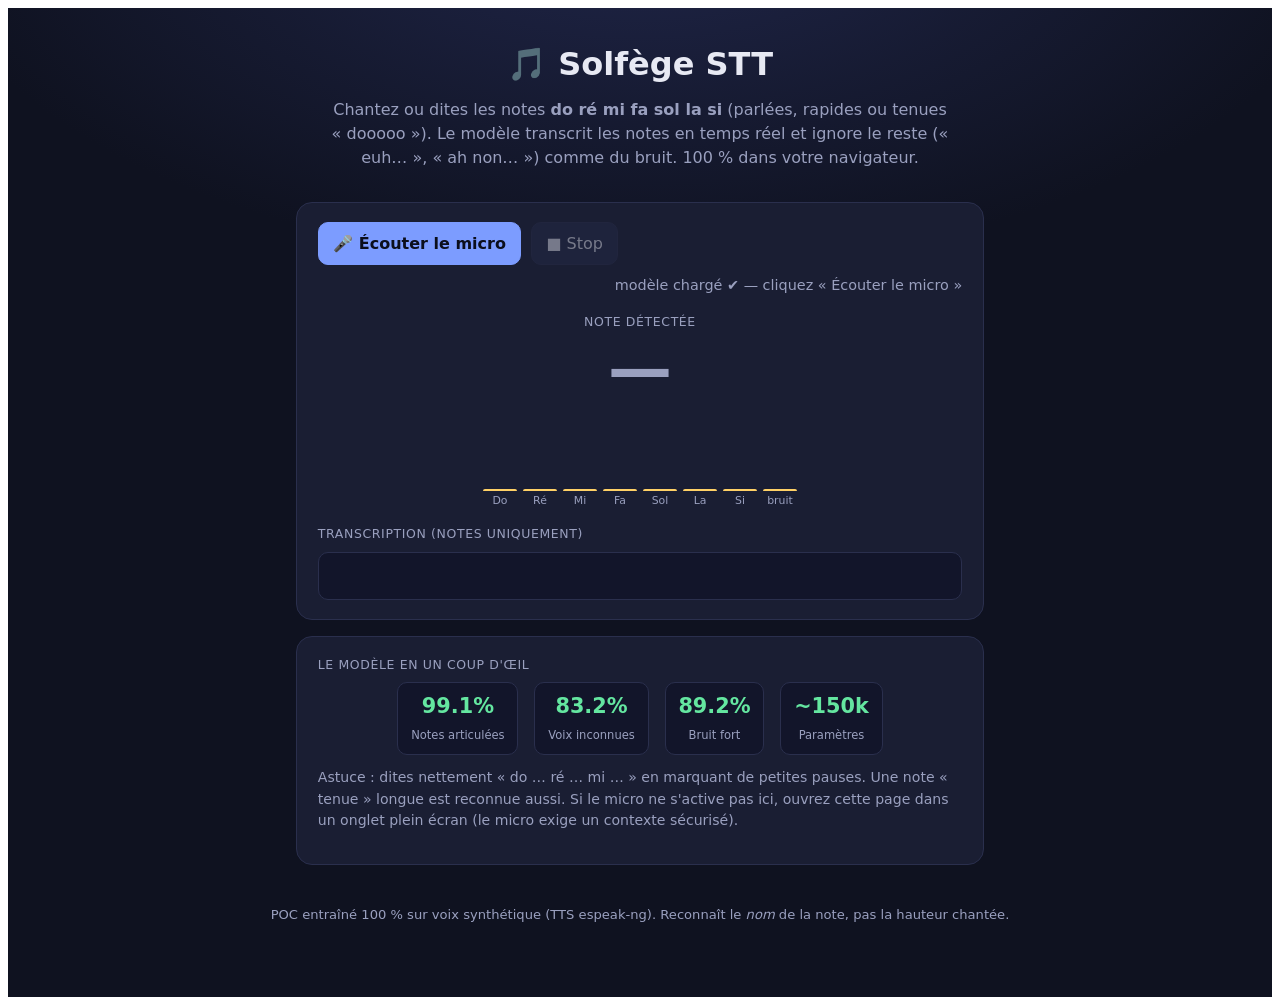
==== web/standalone.html @ d88e6620 "Modèle final: reconnaissance des notes 99,7% (cible 99% atteinte) Modèle 2 canaux (log-mel⊕Δ) entraî" ====
<!doctype html><html lang="fr"><head><meta charset="utf-8"><meta name="viewport" content="width=device-width, initial-scale=1"><title>Solfège STT — démo autonome</title></head><body><style>
  :root{--bg:#0f1220;--card:#1a1e33;--fg:#e7e9f3;--muted:#9aa0bf;--accent:#7c9cff;--hot:#ffd166;--note:#64e6a0;--border:#2a2f4d;}
  *{box-sizing:border-box;}
  .sf-wrap{font-family:system-ui,-apple-system,"Segoe UI",Roboto,sans-serif;color:var(--fg);
    background:radial-gradient(1200px 600px at 50% -10%,#20264a 0%,var(--bg) 60%);min-height:100vh;
    margin:0;padding:0 0 3rem;line-height:1.5;}
  .sf-wrap h1{margin:0;font-size:2rem;} .sf-head{text-align:center;padding:2rem 1rem 1rem;}
  .sf-sub{color:var(--muted);max-width:620px;margin:.6rem auto 0;}
  .sf-main{max-width:720px;margin:0 auto;padding:1rem;display:grid;gap:1rem;}
  .sf-card{background:var(--card);border:1px solid var(--border);border-radius:16px;padding:1.2rem 1.3rem;}
  .sf-row{display:flex;gap:.6rem;align-items:center;flex-wrap:wrap;}
  .sf-wrap button{font:inherit;color:var(--fg);background:#252a47;border:1px solid var(--border);
    border-radius:10px;padding:.55rem .9rem;cursor:pointer;transition:.15s;}
  .sf-wrap button:hover:not(:disabled){border-color:var(--accent);}
  .sf-wrap button:disabled{opacity:.45;cursor:default;}
  .sf-wrap button.primary{background:var(--accent);color:#0b0e1c;font-weight:600;border-color:var(--accent);}
  .sf-status{color:var(--muted);font-size:.9rem;margin-left:auto;}
  .sf-label{color:var(--muted);font-size:.78rem;text-transform:uppercase;letter-spacing:.05em;margin-top:1rem;}
  .sf-live{text-align:center;}
  .sf-current{font-size:4rem;font-weight:700;min-height:5rem;line-height:1.2;color:var(--muted);transition:.1s;}
  .sf-current.active{color:var(--note);text-shadow:0 0 24px rgba(100,230,160,.4);}
  .sf-bars{display:flex;gap:6px;align-items:flex-end;height:90px;justify-content:center;margin-top:.5rem;}
  .sf-bar{width:34px;height:100%;display:flex;flex-direction:column;justify-content:flex-end;}
  .sf-bar .fill{width:100%;background:#33406e;border-radius:4px 4px 0 0;transition:height .1s;min-height:2px;}
  .sf-bar .fill.hot{background:var(--hot);}
  .sf-bar span{font-size:.68rem;color:var(--muted);text-align:center;margin-top:2px;}
  .sf-transcript{min-height:3rem;background:#12152a;border:1px solid var(--border);border-radius:10px;
    padding:.6rem;overflow-x:auto;white-space:nowrap;display:flex;gap:.4rem;align-items:center;margin-top:.5rem;}
  .sf-note{background:var(--note);color:#093322;font-weight:700;padding:.25rem .6rem;border-radius:8px;font-size:1.1rem;}
  .sf-hint{color:var(--muted);font-size:.88rem;}
  .sf-foot{text-align:center;color:var(--muted);font-size:.82rem;padding:1.5rem 1rem;}
  .sf-metrics{display:flex;gap:1rem;flex-wrap:wrap;justify-content:center;margin-top:.4rem;}
  .sf-metric{background:#12152a;border:1px solid var(--border);border-radius:10px;padding:.5rem .8rem;text-align:center;}
  .sf-metric b{display:block;font-size:1.3rem;color:var(--note);}
  .sf-metric span{font-size:.72rem;color:var(--muted);}
</style>

<div class="sf-wrap">
  <div class="sf-head">
    <h1>🎵 Solfège STT</h1>
    <p class="sf-sub">Chantez ou dites les notes <b>do&nbsp;ré&nbsp;mi&nbsp;fa&nbsp;sol&nbsp;la&nbsp;si</b>
      (parlées, rapides ou tenues « dooooo »). Le modèle transcrit les notes en temps réel et
      ignore le reste (« euh… », « ah non… ») comme du bruit. 100&nbsp;% dans votre navigateur.</p>
  </div>
  <div class="sf-main">
    <div class="sf-card">
      <div class="sf-row">
        <button id="sfMic" class="primary">🎤 Écouter le micro</button>
        <button id="sfStop" disabled>■ Stop</button>
        <span id="sfStatus" class="sf-status">chargement du modèle…</span>
      </div>
      <div class="sf-live">
        <div class="sf-label">Note détectée</div>
        <div id="sfCurrent" class="sf-current">—</div>
        <div id="sfBars" class="sf-bars"></div>
      </div>
      <div class="sf-label">Transcription (notes uniquement)</div>
      <div id="sfTranscript" class="sf-transcript"></div>
    </div>
    <div class="sf-card">
      <div class="sf-label" style="margin-top:0">Le modèle en un coup d'œil</div>
      <div class="sf-metrics" id="sfMetrics"></div>
      <p class="sf-hint" style="margin-top:.8rem">Astuce : dites nettement « do … ré … mi … » en marquant
        de petites pauses. Une note « tenue » longue est reconnue aussi. Si le micro ne s'active pas
        ici, ouvrez cette page dans un onglet plein écran (le micro exige un contexte sécurisé).</p>
    </div>
  </div>
  <div class="sf-foot">POC entraîné 100&nbsp;% sur voix synthétique (TTS espeak-ng). Reconnaît le
    <i>nom</i> de la note, pas la hauteur chantée.</div>
</div>

<script>
/* ===== features.js (miroir de features.py) inliné ===== */
// Extraction log-mel — MIROIR EXACT de solfege/features.py.
// Toute divergence casse le modèle. La parité est vérifiée par tests/test_features.py
// contre tests/fixtures/feature_parity.json (mêmes vecteurs, tolérance 1e-4).
//
// Aucune dépendance externe : FFT maison (radix-2 itérative). n_fft = 512 (puissance de 2).

const FEAT = {
  sampleRate: 16000,
  windowSamples: 16000,
  preemphasis: 0.97,
  nFft: 512,
  winLength: 400,
  hopLength: 160,
  nMels: 40,
  fmin: 40.0,
  fmax: 8000.0,
};

function hzToMel(f) { return 2595.0 * Math.log10(1.0 + f / 700.0); }
function melToHz(m) { return 700.0 * (Math.pow(10.0, m / 2595.0) - 1.0); }

function hannWindow(n) {
  const w = new Float64Array(n);
  for (let k = 0; k < n; k++) w[k] = 0.5 - 0.5 * Math.cos((2.0 * Math.PI * k) / n);
  return w;
}

// Banc de filtres mel HTK triangulaire, non normalisé (identique à features.py).
function melFilterbank(sr, nFft, nMels, fmin, fmax) {
  const nBins = nFft / 2 + 1;
  const fftFreqs = new Float64Array(nBins);
  for (let i = 0; i < nBins; i++) fftFreqs[i] = (i * (sr / 2.0)) / (nBins - 1);
  const melMin = hzToMel(fmin), melMax = hzToMel(fmax);
  const hz = new Float64Array(nMels + 2);
  for (let i = 0; i < nMels + 2; i++) {
    hz[i] = melToHz(melMin + ((melMax - melMin) * i) / (nMels + 1));
  }
  const fb = [];
  for (let m = 0; m < nMels; m++) {
    const row = new Float64Array(nBins);
    const left = hz[m], center = hz[m + 1], right = hz[m + 2];
    for (let k = 0; k < nBins; k++) {
      const rising = (fftFreqs[k] - left) / Math.max(center - left, 1e-9);
      const falling = (right - fftFreqs[k]) / Math.max(right - center, 1e-9);
      row[k] = Math.max(0.0, Math.min(rising, falling));
    }
    fb.push(row);
  }
  return fb;
}

// FFT réelle via FFT complexe radix-2 itérative (bit-reversal + papillons).
function fftComplex(re, im) {
  const n = re.length;
  for (let i = 1, j = 0; i < n; i++) {
    let bit = n >> 1;
    for (; j & bit; bit >>= 1) j ^= bit;
    j ^= bit;
    if (i < j) { [re[i], re[j]] = [re[j], re[i]]; [im[i], im[j]] = [im[j], im[i]]; }
  }
  for (let len = 2; len <= n; len <<= 1) {
    const ang = (-2.0 * Math.PI) / len;
    const wr = Math.cos(ang), wi = Math.sin(ang);
    for (let i = 0; i < n; i += len) {
      let cwr = 1.0, cwi = 0.0;
      for (let k = 0; k < len / 2; k++) {
        const ur = re[i + k], ui = im[i + k];
        const vr = re[i + k + len / 2] * cwr - im[i + k + len / 2] * cwi;
        const vi = re[i + k + len / 2] * cwi + im[i + k + len / 2] * cwr;
        re[i + k] = ur + vr; im[i + k] = ui + vi;
        re[i + k + len / 2] = ur - vr; im[i + k + len / 2] = ui - vi;
        const nwr = cwr * wr - cwi * wi;
        cwi = cwr * wi + cwi * wr; cwr = nwr;
      }
    }
  }
}

const _fb = melFilterbank(FEAT.sampleRate, FEAT.nFft, FEAT.nMels, FEAT.fmin, FEAT.fmax);
const _hann = hannWindow(FEAT.winLength);

// waveform Float32/Float64 [-1,1] -> Float32Array de longueur nMels*nFrames (row-major mel x temps).
function logmel(waveform) {
  const total = FEAT.windowSamples;
  let y = new Float64Array(total);
  const L = Math.min(waveform.length, total);
  for (let i = 0; i < L; i++) y[i] = waveform[i];

  // pré-accentuation
  if (FEAT.preemphasis) {
    const pe = new Float64Array(total);
    pe[0] = y[0];
    for (let i = 1; i < total; i++) pe[i] = y[i] - FEAT.preemphasis * y[i - 1];
    y = pe;
  }

  const win = FEAT.winLength, hop = FEAT.hopLength, nFft = FEAT.nFft;
  const nBins = nFft / 2 + 1;
  const nFrames = 1 + Math.floor((total - win) / hop);
  const mel = new Float64Array(FEAT.nMels * nFrames);

  const re = new Float64Array(nFft), im = new Float64Array(nFft);
  for (let t = 0; t < nFrames; t++) {
    const off = t * hop;
    re.fill(0); im.fill(0);
    for (let k = 0; k < win; k++) re[k] = y[off + k] * _hann[k];
    fftComplex(re, im);
    // spectre de puissance
    const power = new Float64Array(nBins);
    for (let b = 0; b < nBins; b++) power[b] = re[b] * re[b] + im[b] * im[b];
    for (let m = 0; m < FEAT.nMels; m++) {
      const row = _fb[m];
      let s = 0.0;
      for (let b = 0; b < nBins; b++) s += power[b] * row[b];
      mel[m * nFrames + t] = Math.log(s + 1e-6);
    }
  }

  // normalisation par énoncé : soustraction de la moyenne globale
  let mean = 0.0;
  for (let i = 0; i < mel.length; i++) mean += mel[i];
  mean /= mel.length;
  const out = new Float32Array(mel.length);
  for (let i = 0; i < mel.length; i++) out[i] = mel[i] - mean;
  return { data: out, nMels: FEAT.nMels, nFrames };
}

// Dérivée temporelle Δ (miroir de features.delta) : d[:,t]=(x[:,t+1]-x[:,t-1])/2,
// bords répliqués. Entrée/sortie en layout row-major (mel x temps), longueur nMels*nFrames.
function deltaChannel(logm, nMels, nFrames) {
  const d = new Float32Array(nMels * nFrames);
  for (let m = 0; m < nMels; m++) {
    const base = m * nFrames;
    for (let t = 0; t < nFrames; t++) {
      const prev = logm[base + Math.max(0, t - 1)];
      const next = logm[base + Math.min(nFrames - 1, t + 1)];
      d[base + t] = (next - prev) * 0.5;
    }
  }
  return d;
}

// Entrée du modèle : 2 canaux [log-mel, Δ] concaténés, forme [1, 2, nMels, nFrames].
function featureStack(waveform) {
  const { data, nMels, nFrames } = logmel(waveform);
  const d = deltaChannel(data, nMels, nFrames);
  const out = new Float32Array(2 * nMels * nFrames);
  out.set(data, 0);
  out.set(d, nMels * nFrames);
  return { data: out, nChannels: 2, nMels, nFrames };
}

if (typeof module !== "undefined" && module.exports) {
  module.exports = { logmel, featureStack, deltaChannel, FEAT, hzToMel, melToHz, melFilterbank, fftComplex };
}

/* ===== nn.js (forward CNN, miroir de model.py) inliné ===== */
// Forward du CNN (miroir EXACT de solfege/model.py) en JavaScript pur.
// Utilisé par la page autonome (web/standalone.html) et vérifié en node contre
// PyTorch (scripts/verify_standalone.mjs). Aucune dépendance externe.
//
// `weights` = dict des tenseurs du state_dict (Float32Array), clés PyTorch :
//   features.{0,4,8,12}.{weight,bias}  (Conv2d 3x3, pad 1, stride 1)
//   features.{1,5,9,13}.{weight,bias,running_mean,running_var}  (BatchNorm2d)
//   head.2.{weight,bias} (Linear 192->128), head.5.{weight,bias} (Linear 128->nClasses)

function conv2d(x, Ci, H, Wd, w, b, Co) {
  const K = 3, pad = 1, out = new Float32Array(Co * H * Wd);
  for (let oc = 0; oc < Co; oc++) {
    const wb = oc * Ci * K * K;
    for (let oy = 0; oy < H; oy++) for (let ox = 0; ox < Wd; ox++) {
      let s = b[oc];
      for (let ic = 0; ic < Ci; ic++) {
        const ib = ic * H * Wd, wcb = wb + ic * K * K;
        for (let ky = 0; ky < K; ky++) {
          const iy = oy + ky - pad; if (iy < 0 || iy >= H) continue;
          for (let kx = 0; kx < K; kx++) {
            const ix = ox + kx - pad; if (ix < 0 || ix >= Wd) continue;
            s += x[ib + iy * Wd + ix] * w[wcb + ky * K + kx];
          }
        }
      }
      out[oc * H * Wd + oy * Wd + ox] = s;
    }
  }
  return out;
}

function bnRelu(x, C, H, Wd, g, be, me, va) {
  const eps = 1e-5;
  for (let c = 0; c < C; c++) {
    const inv = 1 / Math.sqrt(va[c] + eps), gg = g[c] * inv, bb = be[c] - me[c] * gg;
    for (let i = c * H * Wd; i < (c + 1) * H * Wd; i++) { const v = x[i] * gg + bb; x[i] = v > 0 ? v : 0; }
  }
  return x;
}

function maxpool(x, C, H, Wd) {
  const Ho = H >> 1, Wo = Wd >> 1, out = new Float32Array(C * Ho * Wo);
  for (let c = 0; c < C; c++) for (let oy = 0; oy < Ho; oy++) for (let ox = 0; ox < Wo; ox++) {
    let m = -1e30;
    for (let dy = 0; dy < 2; dy++) for (let dx = 0; dx < 2; dx++) {
      const v = x[c * H * Wd + (oy * 2 + dy) * Wd + (ox * 2 + dx)]; if (v > m) m = v;
    }
    out[c * Ho * Wo + oy * Wo + ox] = m;
  }
  return { data: out, H: Ho, W: Wo };
}

function linear(x, inN, outN, w, b) {
  const out = new Float32Array(outN);
  for (let o = 0; o < outN; o++) { let s = b[o]; const wb = o * inN; for (let i = 0; i < inN; i++) s += w[wb + i] * x[i]; out[o] = s; }
  return out;
}

// featData : Float32Array (2 canaux [log-mel, Δ]) de longueur 2*H0*W0.
function forwardProbs(featData, H0, W0, W, nClasses) {
  let C = 2, H = H0, Wd = W0, x = featData;
  x = conv2d(x, C, H, Wd, W["features.0.weight"], W["features.0.bias"], 32); C = 32;
  x = bnRelu(x, C, H, Wd, W["features.1.weight"], W["features.1.bias"], W["features.1.running_mean"], W["features.1.running_var"]);
  ({ data: x, H, W: Wd } = maxpool(x, C, H, Wd));
  x = conv2d(x, C, H, Wd, W["features.4.weight"], W["features.4.bias"], 64); C = 64;
  x = bnRelu(x, C, H, Wd, W["features.5.weight"], W["features.5.bias"], W["features.5.running_mean"], W["features.5.running_var"]);
  ({ data: x, H, W: Wd } = maxpool(x, C, H, Wd));
  x = conv2d(x, C, H, Wd, W["features.8.weight"], W["features.8.bias"], 96); C = 96;
  x = bnRelu(x, C, H, Wd, W["features.9.weight"], W["features.9.bias"], W["features.9.running_mean"], W["features.9.running_var"]);
  ({ data: x, H, W: Wd } = maxpool(x, C, H, Wd));
  x = conv2d(x, C, H, Wd, W["features.12.weight"], W["features.12.bias"], 96); C = 96;
  x = bnRelu(x, C, H, Wd, W["features.13.weight"], W["features.13.bias"], W["features.13.running_mean"], W["features.13.running_var"]);
  // pooling global moyenne + max
  const avg = new Float32Array(C), mx = new Float32Array(C);
  for (let c = 0; c < C; c++) {
    let s = 0, m = -1e30;
    for (let i = c * H * Wd; i < (c + 1) * H * Wd; i++) { s += x[i]; if (x[i] > m) m = x[i]; }
    avg[c] = s / (H * Wd); mx[c] = m;
  }
  const pooled = new Float32Array(2 * C); pooled.set(avg, 0); pooled.set(mx, C);
  let h = linear(pooled, 2 * C, 128, W["head.2.weight"], W["head.2.bias"]);
  for (let i = 0; i < h.length; i++) if (h[i] < 0) h[i] = 0;
  const logits = linear(h, 128, nClasses, W["head.5.weight"], W["head.5.bias"]);
  let mxl = -1e30; for (const v of logits) if (v > mxl) mxl = v;
  let sum = 0; const p = new Float32Array(logits.length);
  for (let i = 0; i < p.length; i++) { p[i] = Math.exp(logits[i] - mxl); sum += p[i]; }
  for (let i = 0; i < p.length; i++) p[i] /= sum;
  return { probs: p, logits };
}

if (typeof module !== "undefined" && module.exports) {
  module.exports = { forwardProbs, conv2d, bnRelu, maxpool, linear };
}

</script>
<script>
"use strict";
const META = {"labels": ["do", "re", "mi", "fa", "sol", "la", "si", "_noise_"], "note_labels": ["do", "re", "mi", "fa", "sol", "la", "si"], "noise_label": "_noise_", "display": {"do": "Do", "re": "Ré", "mi": "Mi", "fa": "Fa", "sol": "Sol", "la": "La", "si": "Si", "_noise_": "—"}, "features": {"sample_rate": 16000, "window_samples": 16000, "preemphasis": 0.97, "stft": {"n_fft": 512, "win_length": 400, "hop_length": 160}, "mel": {"n_mels": 40, "fmin": 40.0, "fmax": 8000.0}, "n_frames": 98}};
const METRICS = {"clean_accuracy": 0.9911538461538462, "heldout_voices_accuracy": 0.8321759259259259, "hard_accuracy": 0.8915384615384615};
const WEIGHTS_B64 = {"features.0.weight": "eWBJvaGXgT2N82O+xK8Kvi64Db7qJmg92B/bPOQSYT7hI0U9T/RlO/a/B70ai8O8VtB+vqn+W77jYpa9pIYCPa9gFT5D+x8+3qt2vmhTVr6I1Zi8vnsWPs/1rr1ya989O5+SuzITiD2wgWg+gBSsvfqbO77x/[base64]/[base64]/eCL6vejO+/591vp5RXr7ioyu9QDEDPCXrDb77fGY9vnV5vpO8jbzi+0U+N5ZxvbGoXT7vhTQ9KEk9vrNTzT1qj569A0WLvUOSQD7+v3m+b97Uu1GWir1yRBw+mjWIPfws6z37tpU9Hn97vW8vQr08wVy+vt5mPnGvaT6E/SU+3pDivUl9ETwhKyy+hpflvXzCIL4jojk9ZX4tvgLVbbt0rP48GLwnPjb5Lr71pU++J1GIvWxAUj7zJ5a9nKUvPuIJCT75PDU9e+5OvccdtL1M6qa7qk3Xvfkbk71U2M88jxpUvpcBzr0ykFI+0ppoviHmX72svV0+F/JBPSWCE7yk5WC+e2MRPk2UBr7SZJ+9pagRvm0xE73XaqQ8pa4IPoMOAj2XJ2M+jCzBPYiCLr59d5Q9WqdWvssuAr67nIE9uqX4PaE2Zj6sLjK9P5FuuzuOGT638ku+LB8ZPtIHGb6g2BY9EYrJvc2u/70aU1U8lqpIPl5Pvb0OugC+oCXXvGyZn77PoXU9PaQ5vRZLQL5B4hG+dNvKPAB/Cz6heVY+zHSPO+ECNr4TNCS9M7pDPcTJID5R0rA9hmc2vjkYg72/D0i+oCTUPL7h4b3ulHm+5RRZPo/W/[base64]/g3PiCToz2WVUM+DuRxvprCjb0mYQ2+DLEIPqx4Lj1RyFc9JIZEPUUmXD7Katq8/8unPbTIAb6eJu49u/xHviWqc75nq2K+ylo8PqoSMz6or4c+IIk5PklOJb65zfC9vSNHPfF3AL4/3N09/TwfvoBMFb0ds16+4DmPvTdvhz7FB0o+lldXPhA5OD5qgVA+EXW6O9dO/[base64]/0FGvCIAW74u3Oq8LEbXPe/pa76qVhk+IsBuPv2/hT1+2g6+pYmivTt/3j2w+km+H4LOPZqZaL5BUYC+/nFKvgZJyb0CTro9ilcwvifQKD5y1ge+zoJgPWgM/[base64]/34+8C6pvazXfb6ZoOy9pd9ZPludKD6lZlC+thBMPt0H2z2zoRc+zUFqPtzppr3lEd49zefnPRUV3bzDc/[base64]/3W+zhVoPl8OF7585pY9oLHvvLGbUL2cnGW9GTPLPf0kO73KYZO+qw8KvvVsPb4khpc9CrY6vjCoJD6Cylu9TI1CvdO/Sz7RYKQ9ONkbPqlQyj0W2tW9huwyvhOqyTwqUkg+", "features.0.bias": "lbhqvTkSD75x6ws+tulqPr4WK73wHzy+v6txvm7QKb3rlHO9NEnKvbVSsTyi2SI9OIRMPrZ0CD7HBsi8/F2JvnITUL4+DzU+aisYPm+q47raqxu+zAiBPnvBgj4r7VQ+IFFevkWHJb3GgT6+3isuPpzijb1yGmm9kWegPRSl5r0=", "features.1.weight": "AaJ2P9oQiD8fzos/Gx5lP513gz+RYIY/9Wx8P9bDdD/Fam8/NT9oP22KkT/283I/ZqdpP9C4gT8a7m0/FiN4Py8Nej+I+I8/sGuEPxqGfj/a33s/c3RxPzZygT/IiXY/Ti54P5I5aj/FY4M/XFxlPxNacD/fXoU/t51yPzqpXD8=", "features.1.bias": "vJSDPe4zUD7FKwY99puwvcdJDj6g5lM+fAbqPXx/XzyHH3u8+jAaPUVsVD6LdTm8ko34vPadyL2uxoa8mBsgPD7l6T2aS24+an8SPgEJBT5kFac8RFHFveEMED4N8TS9vg/QPKRIwD0sjjw97WUCvkFG1bzA9RI+Pf+nvEjXD70=", "features.1.running_mean": "GooVvb252728edg936VZPgDHrL0K7lC+Kix3voMbvrzHU529FTavvf45BTtmoT09FmJGPmVbGT7+IzK9zcqAvmUlQ760Qyk+aJrnPQ+AyrwQAgm+I3CCPkyeiz7y82g+lhV9vrIMqL0SQ1C+55g6PlVGq72xHv+8V1mHPaio4b0=", "features.1.running_var": "cByEPomnjj49gZg+Gd3gP+0fFz+Tpso+f8tJPgzMtj+NDzFAU4tJQC7yAD6nVA0/psl1P3JQnD0io0JAghg+QOmEGj6bQtw9uHIIP9OwNz4U+eA+WNQXQSq1eD5BZ/k+F2/QP3THsj+UA6g+UHHDP/QIKT9R22c+VzMNPxOx9j8=", "features.4.weight": "bJgavcKPXjs+Xvw81MpKvfjisjoX3nW8+4DZPBJYdz2jXZY9PNsYPftesjxw8K48kuT6PMtmjT1k6rK8IOanPFr077uVah+9ukbMPOp2dTxKMXe94apHvbDR/7wf5yO9WzvVvLQuDb1QuLA8niNDuqIyELxBYPq8r9CPvb4ihz2MJPC8ojSyO8tYUDwASVc9O3WtvfbT1T1DD369KuhCPfveOb2k23K9juTxOmvPLzx/Kbc8HSuOvNGIKr3B+y091D4mPcyPdT2SIrS84T1QPVKSwbu0q3A7iuq5PCKcR73oYza9SaE+PQkPBjy+HEE8/OqSvDcDBT3D+gW+4XwgvfVgTb2k8le74MyDveNxFD1ZICO88b6uvVxzHjtzIQC6jZJrPeilCTxg3hc9rgtRPIyDRj3D1q091x/MO1J4bjzZqaU9b+uIvDKE8bs47BS9wJyqvKUzUz2w6cI7WfcNvocQszyYtAW9344vOSmRTLwf38e90MVQPAiUAL6Ukym9P/RBvT2ovb00Wpe92lllPURawbzf8W09CBCruqW407wWsxU8AvX4vGWB5j3QIi49pzjhvGxUH727xhY96T/lvMlQBT1P3m29fp1SvWTqur07ncs5rJIPPdB+kD3fE/m7ZbWwOiTzcbt7SgK9O/CmPUX/iLsvGjA9q9iFvcMAXT0uM0E88WKJvZ3wbD1rFhy9ewG3va5/[base64]/[base64]/G6PGD9Ij29qAs6/K46vdNYrrzprJY8+6PKPAL5xD3MZ/[base64]/pEr76W/28yKZ1PJG4Tb1f6R69SshYvQyywL2079O9QMryvS1QYj0DJxC90u/svS+8Y70LiEy9vqgFvZnV0Lo0oaI9DDJ8vYcCkT0Lop894DcXPXoqMTvOZAQ9UfewPS2nGb1hwWG98ZRMPQFHxT3U3FC7j285PcQWdD1rJS89qMojPSAKkD2zOEA9CKplva1CPr30rPm7R6SwPbDt27z6v1M9vCWBO/[base64]/cxC9CDcjvJa7CDwcUly9f+O7vSyuD7ztl5u9Ns8EvtQVDL7i0PS9Fq+cvWUOYL2fWp+8pC9zvTE11LwBdAC9n1RqvcVpU7yYUyq9sfoavQlLBz24Myk8vWHWvCPYqb237KK8S430vB44ybylL4o9nPQNvUoF2jylHZM9U664vI2uWLrHbnc9Ruphvd2iQrm8/P+8yYV1PYmqHLwIXjM9TR00O/[base64]/[base64]/vT9PgzsQbSs8HL9lPU3IbL21yBO9B/AbPaKBHD2eSgW93wx8vS0ji72LQxa8ig8DPeS8yD2n4hc9yjnRPGxqKz2anMS6gmenOycygT22I8Q93RH4PMLFkr0r7be8XASYPJvWnL2KsT69WGunPQCfqrwSuSO7uk4dPRBgAj1ZIFE9l43nPDJctjwP/[base64]/EkGvoZQurwm5Za9RqaAvPYPLT1bdpU8BkWXPUPQSz2mMWu8e8xcvDIR4b2qNma9JcK8PeRkML0ka209oum/PXpiyz0GL608fvXOPDkTC72pYum8gh8BPMx5bTx/MyA9VMkwPWwLTr1dThU9cFzCPEWuFz2joyo9a30JOkzFWr1bEhE9vk5BvcB6QT3QDz688gkWvdn8qbzT+r+4lGOavHzmwbvk5bO8JlwMPdb5nT3qxuC7A7LHuyIOKjt38HA9/[base64]/OTb3Jpc29YnWWvZiQC7t7Cgk9Z7VbOxGyxTxR74I8ET7yvKxItL10uW69hXeUPO9iOr1W5X28cKCFvALgO70WooU8PdW/[base64]/JOrCKj73oRmW94/JvvRqCUr2uNsC8iuDqvLaSCz2lnw09HyJXvAa7Yb0zEVC9F8KjvLjS5r2ndEO82Ej3OwPFzrx9fAq935xDPU4KMzzDwE69D8VkOQS2RDy9HJi7BrjrvM0zkbx9tfm8qyaKO/KXAD2RXiq9LhvGPeCMg7z05mC9GJiavftt2LxBQEM9yTKDu+txErvtu749sH2lvXXhBDzylpA9e+o4vcMgLz38dDe8GyjCvTK8f734UMS66gLMvRoxOL0N2BO8riawvBFtubxDMz896waCvajKrL04b5S8vRqXvQGArboRLgE9KLiJvRO307wiYDk8DhFtva/fGb1D69S96OB0vX2YQzzzKKK9IJVovU1SYz2HDR89aLeLvQW7cr2c8/O7Gu6hvXkrD71JzAq9MetmvZi1YLuHu5+7J5bCuz12qzzIgXo8PRGlvXc8lTyTCFM95oEpvM4bcDxZHU09/akyvGOsBL3FjIQ97y9APJrDm7zL4zY9/[base64]/A7enrkPNo2Zb3qD5O8Ix3YvcD8YTwPgy48aihHvcbLG72/EPW8o7d9O1nQTD17ApI9vEaku0ZxJzxCYDs83YOZPDJk0TsQYlS9yEb7PKiXyTxMfou96mqpvSF26bzQ1V88v+JMvdu8gbvZnjm9btVOPfWpED0gzzE94yw5PUA6lrwMyUW9wDdSPG5UILzqTaE84jKsPWAwijt6RTw7mvJ8vSdWab1cOF09SK/MvcCWwL2kkfy8uwZkveiPkL17tCi7rEBAvaaRGz2JJZM8cQScvEvegjw+Vn29OFHLPOI9iD3i5Ty9QP/1PKeUs718iRO90ByWu5yct72xJh29tsFwu+lwBL3q2Ie9bIvXPEW1UL2duZ+9xMYjPZG8Tj1/SEG9mlP4PBq/V73Fv668fq4cvY8/b7sd+Kw8M/R3PCixoL3Mi1Q95H79vLi+57zXsRw92BOSvYcOnryGlos9GQCHvcH/ADzZNhW9WMy8ui0UeT1Kjbg9AIOWPaoU+7tYARe9DNURPSdS1bxA9zk9wW+ePUafury+FMM9B7UzPHJhk73RdZW85TkivIjJzLyO22K7009TvQ22gL02QZc8WyezPAi+XT0iavo6kAkBvb6uqLxUjqC8/T5tvQFLTb2UQzk9Zf0hvT63Gr2onpS9FMyku6qAnDxWxEG9zspWPbFwfz1zbRo9IpCxvfIFU73B/[base64]/clzj1pkHQ9ZTmOPCDaET2zpmS9tLaBvaS/27xmUIy8iML7unI1Kb3Qsu68y0UoPSe3gz2eUKm9vSWSPTpqdL2zRrO9WBAWvZScmrxoUxi9V7tDvdlgdz2BuDc9gm8bvJp+Wz0JiHy9LyLMvHB6WDwnQTe9B5z6vKrr4bylPhA8gTJDPcJvaz18Hh69pLWuPAeVVjzIerY9r7irvZYdaT0ucYw9bshTPW9W/[base64]/[base64]/SfbyoFyY9Sk4uvJQatr2I+W48xAalvQAia73XK8K9Sep5vfUj3r0Jgc29RMVovUiPmrwA15O8erQGvXdcs7ulhZC8qYGtPSbANj2sW6e8CUZPPB81p7zJTAW991jmPMomEL2FCOw82z5qvRWywztae868qaw/u1oBEz1mpGy9FfYJvW0O2DzwI268+/wmPLp11TxZ/oE9u323PKH8Vb3Ll4Y9/hRUPRDGE7057rW8oahsPEuDGz2m9d48JstRvB4jmzxT5aK8DMXnPOqpP71ZTsQ7veyhvWlBSzwak1U93m5oPJQtv7su5go9j2QwvXRmHr3qUHi9scd7vKi2ab1OtYc8d2zPO/R487zQVIU8ccnsvPjvZ72PDuo8+mPiPCZWtz0aBRI9AWODPZfeUDyS9Bs9nMdoPXTQwLwt8DE8XQxmPGbgorzs/7m8+WxxPc1YlD117gc9Ii5uPVs++Dy4zoC8UY0jvYSyMz3zrJW8y3KQuyWjcjxNRk29I9jHuwumDbr5xi49HmF7PfHnQDyyZqg8dWVkO7qZDz0SBBk6WhjXuqJaEr3uqw09RH/FvS7RbL0o2RW923JnvcqPi7254oU8/iu8vesUET0LolA9L336vJ/0jzyJJrm8UITpO54ukju0RZW9XgjBvduP0r3j2B29XKYBvrC0Xjwob6e9bVwLvTRcvr27f3a98IjJvdZ2X735ZYU9PwPHvcClML1jYua8aTYAPeYG0zxKHZq9MB3kPBXuvL1Tfqq9AIUfOpRKZbwujmE9UZqdO0vK7jzbwyq9h0PoPFcdpD21PIm7ggEdvKha/[base64]/kgvZrqXz3qQSM9YeCSvcwGnT2JBw69n1Q3OrbzKD0cexA8yTc5vEYqIL0F4My8bmtnvWLiLLz6CIQ9tUBavVbz0TwCPos8/JGMvf9dwjxhVdc9qrCAPY1e+zwrlcw8q5DpPLhRJT0nDj88cbsDvKtPhj0BR+w7wkINvayPyj0qqSm8LYCPOz0QT72du+C73CxMPFRuZLxo62K9P5EDO+cSkbwIxL88yVIyvcW/FL3uhxy8Q6aNvRU4nb1tkYK8QWMGvRZWrjyPHzq7KseYvbF3Izxz0JO8e7PqvbXA2bzt7YQ9O73wvaDHDj1IwCe9UL5lPPfIGj2SIVU6XzxRPAC+YzzZdcc8i33kPClpbD2eBry8lBchvX/qDr1qiMq8m7O/PHKwV70B3xa9A4cKPAjAObze1Yw9hliMPHwauD1HQU896kvVveE0Wzzm0Z+84jZRveAcDDzvZES9ObBbPNWWTj040uk8413rPXilmj1gcE08ulMIvRZGUT0JHe48IqMpPeUNGT37Nqg9jc4APQ8ImLz/ShK95lV6vclH5LxMMam8Ts+JPYTEzD2jUlY9CLfIvRqzKb3VD5a9Ni4XvY9iOD0cG4O82qV7Pd5nlzz9ENE7nyxtPV+P/DzEhlI9/lu6vMRcorw/4Qq+/wVyvbKPnb1wx0a8Tvg+PT4jgT3TV2w9t8UgvagXdr2pgG093T5Du2A3tLz6iY08bCF6vZTlJ715G8Y6tjODPcvxSr2PJ8i7I/QEPveguztNtEe9ImgfPVGqZz01fcG88nXQPF2RfTyObyu9PyuYPN9FNbzyZE48or2oPFkCPr1KUek8QDaVvd+Xj70lXHK99GufvcJMIb0+EiS8WheUPcvHYj1348O9eAakPQeFxD1O9Rc8MNP5PEG48D1SJwo9qhsRva/8gzx1Tpu9h5hiPL7P1TyLtLi9lbyVvMuGizsnUdW8FEZOPX+ZHb21N9e9idxSPQejIb1R+ZY7pdB9PdmzELz0K0g93kKZPCiAgL2p7/69cnIvPQ3Cuj3jlxK9tbKive6Oqr09E129DUsgPe4l9jztUG09FL6OvCZxAz1+OyU9SUe/PaCYwz20Ayg84+SFvfZCer00G6C9M+GyPT8qdzyiGSm8B8PUu4Urrj2fdSK8PnvvPNAlk7wRFmS9GhKYPaHX3zypdSE8v+xZvEbGkz3IPvq877+uvRBZk73KdkY9/fhMPbXQxr0KFIO6av2UPalq77wnyYU9vLHzPB0wiTzj3IK9Bs+UvCT5jz3zvBQ9OUdbu0f+BL1+sM07q+OkvDo3xb1eXzW9F8UKPO2tnb3GAcw8yyP4vKFjlDyk/x+92AVhve51hb110628uytCuz+SP71/9d+9a4OpvUd7UzxmXfw8ioTgPE9vqT0ZvjG89kE5vXLaOLwvhJE9MnlmvROZcz3BUyY9ltIlPayqZbvjRYI9dEcGvp2Sur1KPKq7uoErPBINlrxf1HG93PFJvTEruDyCG6s9EVCuPHtaub3fjeK8p5wyvR/Kw7wiw549jIVGvHy4Kz0ZQ3M7OwCZvRHZJL1uRCq8xdi/[base64]/qj0Di+g9dhcbuuT2Xj2tno087yxwvRhAOTm8fbS6qbeQPeEMVrxaQ/o8DlLZPQSp4zwKmks9iWSGukTtnjyfchI9yfUDPWPp8zw61FK9oQKJPXUcnLt7Lzm8g4AZPLhRST2KBcA98/uAvdtuBT3S/[base64]/[base64]/86KvU1ssL3lalC99N+HPYnpArvAOAw97Xp4PesHk7z5+PQ71BX4vGUqa7xWMsS8wH0rPfCdpD1Yemw9eLA0vPuYorwThTk9K1VUPTaLGr2cisS9o7J3PBMB6LzOv/y84XaUvaMBSL1y88G7tX/4uwTAqbzacws9UHuPPYUB2T1Y1Og95dpjvXm627ygyc28/qnIPNOtBz31HxW9StEkPEc+zDz53Dg9KR/[base64]/sr2PKgF9TwUcCY8ETtFPrzjHj7T2AA+q4uQPc/ZZL1AKp070Nh/PZvUETthW5Q98XDrvMXlKj2D3hO+MC+TvUe8yzz32EO9Mt6BPeYGfLySUVO9Lg0PPZ84WryFy0S9QucbO0MoQL1owM68Y/12PM6lxzrBoY69Gq4uPX3Lzb0luDg8OqHUPdhysr0doF88dWeTva5lFTuflx47xxk/PZ3SrT1JOQo9bC+8PSIZiDxe/IC8vB0qvSkfFr1aEre8FJUyPeS6R73PJ5A9U4UzvH49PLycCUG8e3oDPoU3vz0mLjM949uQvLT7HL1dRvO6droGvDJ/ET3y2ny8TI7bvD4HVT3GMIc9GPY7verboru1D+Y873WGul6/KT2JgqM81DyfPavYYT2CH0k8JvOau7EL3jztoZi7RcfGPUjbtLoaLMc971E2vM1tTrzEDaI9XY90PYlUorq7lIA9jQSEPGM/ojxymWc9TD+zvavA270j7gC9LOSavbZ4Cj12H9M6tOPZvAEPyzwK8zg9XSW9vOd137sTvg293pZ2vTnFwbrABey8MEB/vcLOGj2Fgm49xUwUPVMXWTzb/f08yoGovdoy4juYmoG95+otvJ15gL1qalq9LUKavdKij7x/mK+8zOfCPYGvuD3r6b097/[base64]/ecLvUKUU7tlbCg90oNFvaRjZ7wNHSK9wBydPZUYnz0btBM8v0NtPdaEnbyZeYk9d3MXPPaj/LwbDgm93dmvPCluOb2Vw848suq6PU7V5TwdMhm8JtjPPKF8HL3zVxI9uyQNvXbZL7wALKi9amA3vSX0nLwtlLi8X9P9PGIoFb2pipC9INADPc2prDuRqYg8XrEfvGoD3jvlE+M7ye++PcJLUD1EORi9QqSQvVayVr1o0iS8VpxWPIT/JT3w23O9UbIyvdcKE71n4vE8y+k9vS7MgTyHnWc82eAlPUPGLLxqPKG9A7XYPPB8ijzi/JG9AN9jPbP5gD1FYlw9i0u7u05f9rz1ReI7nIMevVj3LT2wT0o9joFFPS0T07zalGm9IhP4vNQSOz13e2+8F68PvS/3/Ds+A5g9LtmEvTXXFL5pWsG8FtUbvQAsMD3XWs27EJ+dvQuZgL3npEI8ZQ2yvMDHHLwsk4Y8iDklvd9nNzsa+gq8he90ve37eL0xl248IxUNvTwx8bz/M2W8Jn3XO6Z2NT2ojnk8j5SlPTyznzyWJzg9d1HQvXdMOb1uLpS7ByLdvcFSSrzON4y7eb0cvTl70bwE9aA8vXqFvf6LJrzvHZU8LCqZvf33Oz0b8NE8POjfu64sujygTgu9LRCGO+c0gjwFKii9GlVAvIgPqbyUz3G9oX/fu4/[base64]/[base64]/[base64]/cvRpyhL33jSG8k2dvvEJtj7zWeY2908L0PA2uAL3BBP28CjuTvdCQ7LyN4jS9XA+hO5lUIr0EMXS9MQKqPa9xlL2waIu795c2PWWFnj1M9HA9n9WlO/SCmL2q1Q296Lq4uxmaWL2z8Es9E98LPX/ch70VdwW914WIvUetXbwf9rU8NFPfut60WzvRUKE7nQMVPIntpT2lI9o8DydtvZcep706Cvy9RQN+vNWlnLxeODK9N6gOPt0whz01MZc90t6zPYonmz23RI08pUeKPZO74btsQ6Y8ATaevOxear1pXmO9dAaDu6/ZT7wUFzE8vVdXPDOdnL3ekoU9jsa1O9PHq7zHM4Q9jEyoPKDgNjuQy6K8pMKIPeu337tiMJA9KfOePG7IND2CiYU9F+rmvJ8Gib24K+e9zzcxPd9EAT0aCua8CkxMvejtX72D/S88GidOO9YH6rylKmK9puCbPQcxHb0c6Je98klQvdH3pToDNR0796ZTPFUxkb08Gnu9JK/5vH6mxLxYWiC9ReKpPPKWhDw9opK9E4BzvWccWr0y0GO9iNt8vbYMQ7ymp+A8OG0yvUcfjDwOaV68bOfmvDPPHr1b7ri8MfKQvCbghr1wsQw9mMGgPf/URz1qRmq9ihmVPBa8Rb39kz89tVRfvVpKir0zGpq9eF9hvb7tMD11oiq98fJnPQ+Of7tXcBE9KBwnPUTW0Lxbb2W90aqWOjTttb2S+RG9Xx78vFGwRry0RLA8RCEgvfJa7rx4DZU9SMhovbY/gz3GBoC970qdPB4dpb3+P4O9eQywvW+Nx72ZKJq9rBzaPOmUI702/[base64]/649+1dDPcI2GT2XpVe9k+/[base64]/BD2IF449/6/EPOuaUD2SrAU7Q48UO3eV4jywCP+8uNxAvOImJb0uXqo7Yh12vQkZVz1THU09b3HvO3nCAD3kC8E88Y/ZO2AH7DyyHS08+o4AveXj/zxBTAk8qdv1PeHN9zwP1968oLrvu6kj4TwCrTo9PsJNPRHCND1xGuO7PC2bPK6dXr1OPxq97MmIPaLRaL3RYpK8vDnBvBkYybxQQua8RZnNvdqEtbwjMI28kX5+vZmjFjzbJKq9aNh7vb6WWj0YnZo9Zls3Pb0fQr0vERa+yJQyO6/CF71s9hw95u29PcyGVruv/eo9j3lAPa2HFL0A1Le8of8MPAnN6zs0AqQ7aQVWvJTFZT2xEBg9eoS8PAZxgTzf/ZU89XnmPEVkgby4T6K8Q0wjPGgOybziRV89o37PvTmcDT0IE6M8W6qlvVs76LzHikO97qnNvL4/mzwstuw8LSNLO2Xvg7genZS8wBefPda8Sj3MPiq8CwtBPZV4ALx5mF88wDLKvKe9Zj1R33G9/e/hOxs+Gz0epJm9+xIru2xFMT3CKm+9lruGvTo7WLziA5w8cSeevYHt/bzIEpI95x3bO6ATgj2MRXi8KxIlPIrnHzx681u8TC64PPIKfzw2IR89NfRVvS3F3Ty3Vim7btabvfTfajxZCQI9RYFWOf2O/r1G7t49N0FHvQ3g3DxfKIa89pKavQrrHb1xELM9/ZpYvcWHHT2wwFM95zf7PKxZmLxTFN48spiTvSlSGjxDpEI9t1EhPXqIg7ytzU+8/0nIu2cj5L1ckNe9dR47Pck1WjxM+FI9QppEvOkMOb0sw9q8tKQ0vNhMtr03BE+9NsoGPSkxcj32drO8HQugPbBdfL0JiYm9lN8oPVnkjrzahEG9JiHDvWyt2L2j/GG8xVnwvVTCsjv+o+c8uo0cvZ8U47xKHwo9rTOwvC/oND3EgOM7cqISvLXu2Dz/BYA96X7uPAsklDuotyw9A03HvX6FtjuE7y898boyvU5AUL0GQDe9rME/vXiRKTyn6WM9gGF8PR9zqz0fkZc9oo+cPJE0Vz0LsH89MsdWPbp8fDqyiNK9Vm0MPe7VhT0Q66w8bJ4LvYTYCr1+TQw9kt6DPIYNAzxfn0890GETvvDcmDukbjc90ICyvV1hDrz2W6k9v1NIvBtWTbwiGSo9l6XmPGBQoz2x9W29oSm+vG/rp7zFrbG8xcaGvRHPqD28M6S9QaqZvPLPVT0llhQ9yGDqvIUxdj2+FyG8RYuuu83G3DsBGUc89Wupu+kcPT1H0zA8+5d/vNVJZz0qLJ+7/IgSvdGkYb3meao9sniTvb0arrztbGE9ynqDvdHxLD2/eX67BEgdOizbXT0KF265/[base64]/kGuvXIBmLv5bAK8YTk/vWxso738MJa9y3x6PThyxbwJQnY9WBBQuxfGfLy+/[base64]/yVu9v9OmvZP+kLy7w7S874alvPUbBT0FgOW8S69gPdHxUbxlPiq98VZ3vdSHnrwPI0+9Dac3vFYaDzyPX/08e2OvvSxCwrxmW/88ZwTQvYeh0ztxa4s8Tqw3u/ey2DzJoHY93hkyPMVSwz392lY9nSK6vUINkry/W8S8BCnSvQPBnz3E5J89jKhLvb3KPjzKfgO9glPAPVSElT1mxUA8dDXGO0oLqr1U1OK87E/4vc7gC73wclg99ZtUPEIPIz2SWAU9cwmYveJ2kr1/naM8ZS+kvHHrQz36Row9+otTvVC0zr0l8hI9oB95ve3DjbwOn7g9DN7GvXq/zr3L2PQ8Yf9jveIBcz0cCI89ka6lO6lHaz2aya28zMPyvX/70r0BmKu9bJGsvelHjj21C1092s+avHFZAL36g4U9EkyEvUC5EL0dqEo9gyVXPdqZL7ysY649ZrWoPNk6gzw3xVq9gaxAPT6f3TyJggs9Uq+BvHQhBrsNFfK8EUObvUbKcjzfD+s8Hc4UvYCMKz24jE68++WNvdAr2TvMozW9LgalPNO9KTw/HOM83NZJPb/aUDyFsoM9o7lRPcqjPr2zWc68fgLnPJ/h1brVZ+g6HR0KvpsTlr3roO69K5fHPAOYUD0pKNa8mVq2OhMojT1qJyC9PzzrvD3saj1NdHA9c+qgvbkdnL2F3Wi9HzSuvYgPnLxXFxK9QdkxPeA/[base64]/hO88TeWWvXibmjy8RDU7jz58PQGhQD11wd49NZSJvAxj4bz+WqK916unvS/W7rxHcII706aDPCWdzbyptJk8FOEgPWGghLwJRGy8znCcPIYGMT3H87m7r/WDPUFY3rw81uk8XLoyPVtoCr19sEu8ZkJQPSUMq7ytTKc9SrBKu9Uz1ryQe7a8J+HLvIQ5JT1mrsa8zEm1vP6uCD3JRpm9f97dvLZUhD2uDjO87Ch/PBWfsT3+qQ29xxewvHhkaznj0EO8pO2xvDW7BryLQQc81jElPRStPLw1y8Q9hGFBvQMgGb20gs88muMHvUrIujzP/Cc9PVzBvf4fYr3bPJO7uBR3vdY53zw8/[base64]/45bxlvQu98+3FvcO8b734WBC9KpNgvUjnDr0Oa4I9M2dfvWhNsLwdgYE95MCTu11ghjyEBQk9j8O6vT9EAD1W2mQ85bHHvY2aDL2Ljku9QqT0O/2tPT3EtwA9+fMLue+vJ73cL628IqCLvDg9Jb0IDmG93k8rPc2BP70/HC693olvPX4WF7091nS6qfkrPS52+jzJGMg8UBxdvKM4nDzf9048mV0wPNlJN7uRnE49IMiWPRTmjTzctXc989DFPek88Dt3/0w9w392PTaakr3XtSk91xicvQSCm71xKNI9t/LJPIrs2Dv4Iva6vh56PY6Mvz2q8I08uz5iPPYasb3fcig9ljUcPXPSIz2tc8E8NKIDvdlCtrvd0Js9D48xPaNanr0T/Oo8I4kyPX8gDD32ek+9AK3AvD338LzDeeE6Myd7vTi6Lrw/[base64]/rdvGshmzy/iG49UXEtvbTABD2PH0O9cPJkvSz7bLx1mqG89dIaPRsRRT3Hn4U8iJJvvdFDQ71NFLy9m0ixvT7jkr3/OY+8L6M9vWsCV71ai1M8Ik12PQJ9Ur0AmIG9UYXiu8JMPDykPnW7EZrSvMCsQr3iZ8Y8CJA6vR7gBj2Hjxe9SxrLu+h0tLrTq7G8AESRvauykD3eluk7BeT5PKxorbxq+RC9PpuSvZ6dgb1g0vi88aGcu9uBiT1kzbu7NPIRPTCbgj2oUBY9ZBO/vAwSkLxIGPM83QkPPUsiqTzDEz07W2gsvWuXMb2x4dY7YcWovbbXYb37PSS993OTPejGUT1mdEC8zKiuPUqJPz10e509fC5yPMOfGDwpvlQ8nP+CvYPoMb2UBgQ9ZMsCvivjzL18KsQ8cWeDuvoGOD2s5Ig8UTAqvVSt0z1wwhA9VuOWvI/zl7y6ssw8wrXpvU+2hj391V88uIyOPEQV3Dx8grc89wNZu9xBd70PmlM8A7Q5PQ6LOr1YXro7qvzmPa5iWD3j5gM+sXQ+vaTeBjxR/Ey9h1IavEqvTb3lhFc93RKSPXMWBz28C7I8vDzEPHm3AL1ApJI8LgKAvaSFb71I7rA8x9DlvLc/[base64]/iCu9/mHTPNgTXDwnO6K5y6XGvdPMx7xo0jq8LO6wvaLYk72M0Ru+3Y5/va7UcztPGuo9zgUZu+l0s7ztdnC8kMdJvDHZP7nRnrS8n7toPCRYIb31ht+9R70SvImgF73AsC68RHjTvO17B72tkD292H7uvDve2DrC9BQ8mwBYvXe/[base64]/su7+okT39rqA7hg+xvEcpib0SKha9VSCTu2dgyTyPTfE8/[base64]/[base64]/zxfbOA8OiZjvB9itbwjwGk9fC2KPWMsVT2a6As+2vUyPY+TJ739UpC8M8ILvvYGjr1/u6m9hGB6vaycYjz4L7S9aZmtvKlBirzFaAq9KqCDPZ4gbbvuV1m8TYG6O5Eiq71iore9kUgXPAMeAL4vuT69swYLvX7vbb3q1Ho8ncPSPKSJ4btbtsI9U4bkvdMPSTyQUju9Q87gu+C5oD0QhZe9mOkSOzjMtD1Hips9Nr2gvVQpMD0nQXE9szWnva5WuTzhO/[base64]/fVj0SfNE8PSQ8PSaRIj3jjoI99bjGPKufZrx8i7u8Oee4uRk0Bz0Ihgq9wQHNPCmCAj0x6Z88PMmEvaB2Rb05eeQ7i8VePYtFrTvoR5w7Z3okO1NhMLsFQVK8wRmPPTmSZ73emIc9qWecvSziprzFXqy9ScCLPBpr9b1u/dy9lV0NPdBo2TsaHtm8RaMrvVyOZL1ykUE8qVswPQ30x7zT7z68qKlYvR7+Ib3OVsA8v12uPMyMgL0nOTa9hVcMPRbVdL27d0C9Z54PPTSd87vNlBA6G+TLvbnVsz0mmig8z6PRvIEUHz301DG9Ppn7PP6dDb3RFoM7/uRVvBURpbym/[base64]/j71QlFy9d7LoPL3GJzx6y5w8maDGvUA2Qz3liZG9gqEivdCUET2C1Fo9qAdUPdAYmL3Y/oU9E7HsvOv4BL3BdKo838k5vHNwlb2kD8o7hx/[base64]/FgSvoIHDT3ADEO9ZBdOvKoEujwp/H68Kmc1PDo+CL3PIHG9jnl7PfBXjr2h0a47WD9LPWpMvD3+YZu8nwo4vPzn87xRNzO9LAw9PWQ5ib2/8QK9posTvZIiRb23tIq7CbsHviHC1b2SKNq8VSmPvbOAD76ElxW8zJ4tvXR6YDtlCNo8x/j/vC238b2Yj+a8Q0H9vAzJSL60r1e9k/ChO7J76L1lPY+90NqDO+T/zbx4wZS7SMdUPZrcI73VxIc84CGdPWRndjwo95o988eZuxjnHry8joA8fAPnPByIpz0gTiO8IGOJPf+ZDT2UqbU96wRRPEPQ7jsXo2c9cvGxPZSNWT1IKLq9MAcBu1cmkjjzWKS8s+OBPdw0Cz2XMQa972F5PHhiIT3Kaj08/ZLFO7Omrb2mf4e9EOOaPQA6M73H7Xu9DN6hO9fq2jzBktu7rdLPPF7oIj1Kw8E9zdKjPcZDWT3wUkc77o4wPTtSFDvFWZG8D8iSPPFOhDyOkhi8zGAdPXRshrw2O368Z/C4u2CEXD2yxTO9MOacvRtEXTwsW++8pMZgPap8hrzqP+S8hXnGu+GfWr06aWM9FAsvPY6iDzte7Vw9RJlYPA+U27wnvoO7l/FivE6B1bxq2ps7L0O4PcZdpjxxU5o9ZMAbPatSYDxYGBE9nLkzPUKC3jvhnAg9qLoyupEv/7xf1o08BBMdvLMxIj0JVqg85RlBvaj00r0LItC9ekafPIz+mTt2lZM8g4SUvVEtur1V3gS9i127vLAF7DyvjqY8yWDVvI4soL2OoUa92OU5vXg6Ib2i/8+8F0hpvFu3YD3B03E9wzakvWnly71qZ/u76P69vLDzvzyaufq8K60+vRv5nz2EL7A8Am6NPCX5KDxshZu8UY0DvfdQyzsvbya9Au2dvY8TlrtXqbm92j0wPZSWJj2/fjy9nXMGPZOsTj0U1Eg96iqRPISMYz1WzHs83xvRPBlSJz3SocG9N9IYvO8ZzbtPJTg9ZYBkvWV2sryvArQ8YDp4PcRda7yHClM9sy50PWuM6zzKiNg83FlhPa5DdTxmqUS9tcnjPMI9mLzgpzo8AdNZPJIsUb3xSaG9P7D9vH8Ds728qLu9rzfDvF/6Lz0hOTC9Duv4PE8ck701hfQ8JpQcushyl70QURy8tLZSvRKtEL6qrMi9vSOpvKp6PjuI1xg8K8a0PEGR8L1zlCa9pVCDPZJBVz2iOkK8iOiyvPxvJrtZMQI995dKvXnTm7yGtAQ6HEwrO/t5oDxovq07+FMjPfJeI71AeTU9OJ/[base64]/7iLx9qwG9iZUAvSVpZr33YIS9a0coPZz2Ib2B2ag9RW2/[base64]/3v7wvdpw9j4czvZn0gTwaClU98CdiPeTIfT2BDrc8nDgUur3kY7xAloU8iS81PPgMuLyFAM68z82RvYCim7yGyWE9h+EsvTcZezw7KKI9/dnyPdtT1zzlHky81IuCPf8GoL286HM92ku9ugy0yL0Kqa29Y2p4vPk29LyjkCw9IcwvPVdBTD1+W5097uETva8rT73EW8g7WRiHvYOkVL1z/[base64]/Ty+Zy49PDA6PcrxIz3nxXA9fhi/PPwAp71vtDi9stplvaDoHj2UfOO84MkjPNf2OL5ZfBq+xYshvbzotr1REby8l+UfvX0Cm72b9y48yId8PUUooDyPR0+9ZGBcvWuisrzphDq95LA1vepGx7uQX7K8ogzJPS/08Tw2AD08oWmsvLfFjb3oi+i8mSNBu6dyj73lbn89qGbTPMy9B733Zns8o+ICO6QicL2iFEA9AFtZPHT0qTwEBA+8LJwQPJ9pS70uqo+9KR4zPEAzFT00R2A8WbRpu8O89TxZ5EG6xO0tO+zewrwpPh89tl/ivCJveryZiCW8NQ3tvFb/g72IeF+9WXsbPTWFrrmR95Y8q7HrvJVKpb0FybG8fOIfvQ7EF70TIhs9e9KkPLaEpr2RLS+9APjJvHCCorthmxS9uM4fvYqgH73rZqO8MCdHPYZ/rLzppHU8L7yKvNMGIrx+P/s8jBRRPC7wgL09ApU90uIHOgafGz1bq8s9clsovaVa8jz+2Sk9ngyuvWLMCz0NO3462ScFPY3w6jyU7Xu9xyKJvULSz7yulBY9aD37vH44hL0yjhc9sZEwvfUJ4zwI1B899aZWvTmWJLvDxxK8qz3ZvNaRAzyBBHG9ZChNPeT6TzwZ/[base64]/JpvEX+jLzfjMG8lwntuvHnoD3v3li8mTOXvQbHrzwIPwY89n5YvDSTkbwL4IS8ZjZ8vRPXEL0vfIC7FpsBvFh8IT0V2Eo9y2GyPMK5db3dX429ELDVPARGCz3hUzM5j6tjPZ0qSz1w60g9tcEsPOgBBD0MfUq9YcscPIh2ED3hgKO87/PovG3MtrwhIh09nvGEPaIChT0ewIQ9rzA0Pdx7FTzhbvg9URkzPdmqiD0teh69SHyLvALL1bxeW2k8fchwPew89LyW9S294CkvvUDXFb0vd3k8yGkKPQ5KsLyB+bQ770u/PWbcSzt0f7M88AWIvd+2czzp+kQ7PD7mvQNB2LuA8xG9DK5LvZEPwr2vSYe9mNhFvVyx1Dw51NE97uwkvfUEIDykBNc9R1GDvNjgKLyUDOO7EuRRvYCRmTxsFIs94gmtvc6z1Lzb34k9l4ikvL7agjysCS091RGdvbTykL34Muy8fkNbvY5z7Lyj2pk7YkDUvUYr/[base64]/GKuvclEID1msyu9r+jkvEYnjr2ZHRu8rVVGPIL0EbwCRrg8ZiytvTgilbxe0l09qrSauwHgCb2Dxy+9FP5rPAMThL2HrYc8wvN/vY+bi7xDHZc8vHi2PCqZXL0Aidu7Kq4jPSC8ED24Fw89kK56vBdxbDyZ0DK9njMMvR3r9DwSksy8Dtv6vUiF+r2wi7I850Jiu/LcpLw3NeK97V0fvatqVL3llSm8Wti/[base64]/Dx/4zM9U+G9vZ/[base64]/PCH+HT3bt3s9zv0ivU8p37yVeQm8be0FPU8TP72RRlM87C28vXciX738UQk9Q49kvevln7yY/[base64]/L1kQUs9Wd7tvC9Qhr1Vey47qdTxPOp84DvCL4e9fs1Ivfiqwr2PSeC8ZO4LvULMfr1NCVU9RF1pPKIzJz0ce1W93hETPaPjwj0wkS89fyfeOzsdgL2KWIK9uk8VPbaOl718cZ69G51VvSIgTbw9B+G9QmyVPcD6obzQyl69KAEEPfHz1Tzza229czIovDQHQj1yn/Y8qEwgPBfYgL0pj8w9ZGFUO3KhuDx1n0K9VHgFPCp5vTu2zpS8U2JKPQn1cb3/XSS9fNtSvMasoz3I2pw8Y1eavHOjODykB6+8rAmdvX4vCr0SjfG7GvrEPBk6K72wVhm9wb5uPJzfLbqT+Ca8tJEROwrbgr0mBeu8dfp0PEMAEr1Fvri7lN40vYlPhryc4oe8OhSHvU2bTr2oMc08CGw2O5a7BD0G5A08XwuuPVZbbzykWNC7F34QvZ/8MD3KfSG8awvIvb+PIbwrYxO9gdCDvNTDgj1THwK9Ezm8PZAVIzyajwS96YeCPGf7kT2tde27za2bvCY/oj05DNA87vj2PStOgz1Woo68OWOXO5wLFj1uAQ09AF0UvRBeKT3FdmQ960MoPb0vrT1f9DG8mtAbvQSu/[base64]/i7+eglvNzujL3C6X09KB92vXT7sr31EF49eNWivDqNarwUlTI9Pp9svWYSPr1LZoi9FpViPWRhs7xBSD+8YZIfvVfSjjz8P4Y9GxE6vMglQLtPLwk77ICTPawWlL1HOSa9fQcaPZTwQbynVYa9RNi8PMgALD0JS1O90+t3vWeF9L3jP709GoirPNMWjzxY/II7BJv6u3ethryfc4g6lbI8O/TGlTqEzO28OIKdvB1Q+LzJlKU9Rxm4PFb4q7wRR489uvCmPK5qar1M8II87WCIvaFVer0j5e07SnuDPIGOqb0VOT09JB8UPfFU1L3wb5S9Z8bdvNiPY73vjj88V3bHPF8Puzllxbk88RCpvcXbCz1//ss9orS5PI83Er2vxqC8LwaHvHFuqr1szyM9qN9xvVMmvD1yktw9DLgKvloExL17hd86YrYZvcxjbr1sC/[base64]/TyXS3W9WC7zO/oGXjqZwPi7XihZvauYv70Ye7q9zzccPTeOrz0vnQI9cOiavA3Zk7xeeXy8IyIZvdtirL19CCI7PJ0rvaaLUz11IAE8u1ZvvVzejDz2/Gu9Nb4JPLCEeDwKnJa9Hmaava8Wiryp7Ls8wJUyvWlGJj3VEDQ9tFuCPcDUXr3EijK99ceePbc0hD2tOg29PGBtPSI0EbzK33A9e1F0utYoCj3eqqe81lirvehIBT05QhE9eTSRvEbkkb1M3/G8fer/u12CQD0hFda843+VPWbvkTzRWyo8PQA3Pa4zML30AR29EJaCvV4/jb15Rky9oSEvvG1XKTxvicS9rGiYPA2W2jzs2NI8xIWOPNV+CL3u9vE8zLFJPGFkHj1BP7s92X1EvPr0Cr1UL8e7IzpavYfuT7wwtYa8K1qxPXlVuT1GhgK950MpPZFZTLznhYU8M3ysPYOrXLzxUMw80OWavFEBkL2NZra731OQPbmBUbrzHI28FplLPebKn7tg/FU9qhpXPTJQhTyyEbu8vocsvDqCPDwkDfi82vX5PNr6Rr342Qy+xilBPYaizz3HyXQ98U37vT3iW71jWC29iq2MvAsYFL6TXiC81vuavZsAXb1LNuI97rgDPZN9ILx7b7A9+b/8vG0MLL1LnjI9cvQevUwloL2wbBS8qlS3PY56ej3yQia8/pY0vZS0lD3d4nS95CCQPP6qjb1Eh9E8FFhLu+HOgT3Jmce8sSuGvWbCNT2/ZoS9gCZmvZXCgz2ri6e61epmvOnc1jy9Jmu93vCXvOPOmT1hIwO9Eei/PWqVhT2drxq9KhR4vI24ij2YGdK9h2bVvOThQrxMd968cMw4vdHpVbsUa9M8JoJMPQpJzLwIgl09iJ8KPUL9CzzYiSu85HIBvTgdlrzarcq9KxV/[base64]/j1C5yw9aXitvUfHqL1DMJK9h45NPGYC+7t/Izi83uWRvSqf0LxlOIC78/i8PSKKNjsTa3Q6CkmhvC67srvIrZK88o6zvFIEfzu0YCc8IC7bPKkIAb0lZi68jkjIPHttzTwCDHq9/9+gPX6YLj3gbpw9hoe2vAbAH71nUhU9vmo0PTE4HLytNei8VlMvvfLhYb2aOQI95YeJPUx4m7t7TtI7BkIePWs/KT03jB+9YUhUvTQ/PL1ASHG8wVVlPOPDyTwlTGA7aZdKvLmlVj2QczE90SEKvcPOij0PDMA8gv5KPePno7v+pVO9kVB3vYXEjjw27N88wYP0PMY4tj0/vZs9UkyNvDzutb3Z8zC+y/LcO3/NW7zOxpu85GwRvc4PFL0rBvu7na50PGuWyjx0YGq9Q8RWvasyEr3nKpO9yXitPGE1gzrq21I9x9KPvDKyKb0sIJK9CkS9vPgvD72jpdu9ZXSgPS1QB70DdvU8nmmKvBBlxrzApQG+LteRPVvGvry1Wqg7sTC6PI5ZozzgYmA8UVdQOwxxcD0zRdi7gUS/vadEfb1e/EG91k0NvcvCHr1FX0o9IJ/hPFXetDytZuU8dXchPDZyrT0rmiq9iYVIvSYRZj2E/ro9/Nn3vSMr9jxyt5+9ecSZvU9XN71Kb2Y8nlfuPAQ23LzpZwY9u3p4PeZFzLw58mG9Ofnou83j1TqOzuq8vbSLPN1ZWb29+UM9J3VEvJAcWr3Xwgm95APuvIJKq7ydDbw8ay/dPKUFTb06isI8p9zXPIwl9rzli0i9ofvzOnsdZ70SiPy9FRZEPTwhVLx7G7I9/go1PYy9br286Dm8jyZGPTUkDj0Wioi9hWqSvTmjiryw8RS8EJHtvEJl/jwEYRM7OjEzPfP5Nzwu3xu83/[base64]/vMlSiL04KCS9Qi1ovXV8UL0rYIU7KTpDPTUfGTxiEik8TaHGPL7OgD1EoGM7cYaCvWtf7bh3Bye81YFSPKpiST1i/RU8YomjuveWljy+If67tko4PZv4PrxA/aO8s7LbPJUmML0HJGU9QlyXO5hrYr1T2Xe9t8eEPLvygTzsfCU893o9vBGphTzqYra907SHPZXPQj01n029NRykPfvVRz22Ut48av3gPdkChz2DXEc8cbGUPdhaizxerAE8cNBtvSU1pjx/rHu97bqwPO4Dbb1O90G8kE/7vEsFU7264HC9eC9EPW7R5rveXYE8OODJvK53mL3h0BY9FlhGvDUsvLw+jYa9ejyGvFcQLL3nEVQ9HX3wuqG2iT3NZSm9poyMvQEpsrxLUUO9LFdivDcFsjzHlHy9T7pBvMY9jz23L748x/7LvBAnDjs8eWw9ldOTu2nYS73NnP689/S/vCf8Kz1RETq9yEmSvJjYIryptb67R+tGvXp1UL1KrS+9gsnVOtt53jx9a1c9GpfIvNsJ6LxpkgW+cPJbvK4C+TzaKuE8fPkKvXWQy728UTK9pfi4u4NRFzvQECC9Qoc6Pbs8Aj1zxdY9/Np1vMBNcLwwBeW9p1dSPHmVBr2giYE9FVgcveEu8rxEKkM9pytHPc1DhjyesC+9vNXUPIhqjbyhtiO9YJegvcM+FDxmeDu9Yv/[base64]/OLxR5qG8Ul6ZPHkGtLuwQwU9f2g4vZEnC71A9bC9eieSO8ZmkzuVzro9HTEAvmz7oL0S7XG9vKQ4vZ5CV72/[base64]/wvG9+lzo+LAw9Fr90PVpGtLzfJce8sFaKuOwyQT2ZU4w8jAvTOxNCPL23qF28QBchvcba67z3YLS9d2SKPRPxk7wiInc9U8I/PaUkBz3/amM9GLuZO29sgj29Q3U9zKJ6vYu2qr0fAfu6NxkTPbIquboF2TU87A8zPU3xMT2HPlo9dCJju8P2wjyOYXc9IBLzvaFXy71NZJ29vxCLvWQqET0/iN+81EUGvTzoRbx56zS8OW2SvZ6Wm72TLl88PfGBvPTshr3N+Gq9SVoTvc/zfDySyUC92Ic3vfFFVL1iXZ88TFIQvYw3XzzCh2m9vjgNvXoNN7weVpy9I7UFvCczMDxCxgO8L8BLPCpuwL3uikU8A/[base64]/hr32gkG9chovvWgnGL1w7LC9r8QUvZHj6byjTVC9LjdfvCVRjbzJg/E7EztuvUWzPL1alLO9vSiKvX8dXr1I4Ga97TFUPZekUb2u5pq9BaevPaCs4rxKk8s9n/[base64]/W8CCBFvbVPh71+t0U9ftn4vADch70XMjI9/Va0PBFXez1U86c9yiy0OxxMDD0rhh48rlIbvZhCJbynmhk9aJnYu2sd/[base64]/oPMMhmr3IZ4U5dQ/ZPZhdQDuXLBE9zgfGOpwU2DstOPe7j1rhPB0kwr2zCQU9NKkPO+nMVT2WTJo82K1HPU/0iLsCGIY8lXOyO6Ak7DwtOak89kEEva5upbzP/o69eutqvarEjr1R7wI9DbUfvXY6nTx6XCe8ebbWu2ZjBjvQ9BI9rsj1PC52BD0X8og9a+NJvZ5t7r3vc0+9A8eGPave07taBCm8n9JmPJ5cBj1ejww9x9eFPYxwAT0fER27cbc1u2AaGj3BjY89bEPRvZaRjb03Ot29CqJbPTwoSjx26Mu8JcwhvdLG2LvYsY29C/[base64]/VjydX2W9HBD1u5DOG70G7L+8MzlqPNdPvDxttzq9EJYzPJ92G77ciw69vnI7PSggOz171aQ9zQc4vNpIXT19MmY8brlFvWDCWbsV/RC9B8XDu7eI273bCZC9nCUvPPKBajxq1GG9qDV3Pe4nar2/ths9Oc5UPXCWFb1aAC89NSzpvdoTj70hWIg9anoOvB7GZD2qSJA7YYPZPYzOKr2ASym9pvjMvEShUb0dzeu8NauCPcTOkr1FtDW9eb3lvIs8lb2Jv+O7iokiPTU3ybxaqw69juiUPfDVVbyZRdo8nPtHvQkpob1amwe9/7mtPZahgb1Gzqa8NsWWvaY6p7040PY83R+vPED+4zw5wAG+zoIkPTtVaz3S4iA9ONELvSQGQ73bsR89QyROPeBYwbvvzE68pJpGPfa3kL2XGlQ9Qx2RvVVwu7su+b69242fvG7xDT0tQCI9mbUNPRk7SLtdpO88/1AnvgwBvb098a+8/qeCPRxNujx83Qq87tFKvHVmD71bi/C72IVwvcp9HL2cZUI8qNw5vKTYiT2z4FK9LogEvUTFc7zu6IK9PjfcvTW/OzxMxc68vZiWvFPXELyswRU7qYcxvSJRHj3uAre95XmZvQ3uNL3HP5U88A9vPajAYz22Mp097uNSvOJs/rqvHbk8JxhQPWdhLr3Xq9a8cYEVPWgGJryJSxa9B6S0vQJyDb3HpS+9uxQUvd+Fwr2VZPq9Ij+RPHh8Qr2iU3c9iBejvSgZrb2W+c87dcyWvfTF/L3PQgi8zCB+vZ3XWTy6hVE7mrZ3vBXLCL2565k8+7ejvUxWBT06boE9IKK4Pbqt9jyJb5A8JpkNPX2Ecr22oX690OYZvT0oY7ynBjy95V8EvOLXezy/b3e7m983vOXetzu/[base64]/csdvcuwabzpVgq8s4ZmO5K7Oj3kwCE9Ma2Tuw8HZj0+LPo88khgvZlmq7193NW9YMIaPQLVQbxHLS69/[base64]/HWU9LbWbvfX4kz0re5E9tKF+PCwYOzz6C0Q9nxK2u7MocT3dRK29eBnKu6KourogSoa9qsgPvODdgL0kI969J4Weu5xu/zxY96i7rM20vK9ivjtH5EA9F5ufvRDOdT0Ptag8aNBaPSFdaby8BLu9aaeMPaNCYr1J11K+17kOPuArA7wwiOa7fCLvO0vqwT32xaG9Vts0PHqQ7jz+d6S9JT25PML5hr2ysiS9BfByvUZySj390iE888q6vc81rTsPBVk9ExBbORfgkT0vKHo9RZfsO/[base64]/db3wd6q9HWaePWb/mL2H/ic9dinCO/HL5zyH5+C89cvdu2rYMr11dKK9JZu7vbdBQzx4jpE9x/G0PCgSqzjDIg+8BZKKPUUVcD3Lz4i9VEZru9qx/DsQqk89yAz6PNv3IT3Z9Oi82z7rvCsFnj2ctPy8/aDyOrbzSL1fcYg9OmrCvOW6Cj3uBwK+SnhHPXZfaLwvYMe9DQqDu6DhFr0yhzW9tQkqPKCyUL24lrk86KWQPS/iirxvP789tLJjvZ8WLrvqi/094IgRvHZsHb0O8PK8PtG0vEU0vrrjgPQ8t3nbPMZH/r2SlNS9yn2uPLl+QDrRL3K99OigO6UqVLu+7Hy9GWAjvSkpG7wd6Z68BoRnu3f8XD31xdi8J9VpvQrjd72bwHm8rxbSvGbqh71DVGG8pGQLvYfZq7wum2U9jRMgPTsVYLy3fkQ87TRnPEJhqL2ID7g9fQqoPWHU9TvgY4i9QL7+PLD7JD1FvjI7/FDYvDpk2zzBWA49yRv8PBNMA71aZOw7TMa0PNvvtjwRQBq9IyvTPENp+7yXtBK9c1OMutSmzr1DvPC9qAQSvLIex7xTHo29+WllOyAUKb4E7rs84HYFPYCpNL0K7Ba9Jj2nvU33ub2akMK8prW/vWKkzjsSH6I8NrdZvVefoD2V6lW974otPb+IJj38iJY9OvcsPWD077twszg9UdxFvQ32/LxCaW49AI2rvY/Skb2zTcu9qM9lveXrnb2HyHs7B5RKvemo2rv87tM9O/dFvYQVkz3j6y493KqkvQ8SQTuaZZi9fFSbPTPpoD3Gjus8vTJDPapS87yrPhG8lPmoO8TKlb3xbYo9F+LPvKAbqr18ol+9ZeFPPNo7tjwQF4S9d+DpPJa4Nz0AKo26N+jdPJ8jVz2dwKW9XVrgvPtZi71v/YW6uBuRPDadJT30+q+7ObF8OyjciLwdpvY8G3xuvSSlGD2lbYg7ryYpPDdTvb3B3F28DQjMPEF0DzxbgI89wQKJPbnImz3DYUu95R/avdr19rvF9U+9vMeXu6KUC70lNwA91Pw9vMKyRj12ZAA9b/+3uoacej3idMG8QlWFPe6djL1ApMK8H6tgvMx7jD3ebYu7hiwmvJ8DIz0jFDY9W7kvPW25kjwZXDi903F9vdxflLyUReG8z9IOPC9m3Tzbhhc99IZOPTi98Dw+bz487tlNPVdHIj2ASXc9hcWxvLRnPr2K6Kw9MZSju7gmgL14HpC9s1JOPW6+Xz2TYY29/6iZPE4xF71X6IQ9aYpJvcHFiTzIAgA9dm5GPIZBgz0eGMQ8ieE1PCCWAzoDXzI9vShwvQ2Y/[base64]/aGXvdEYB76Rrpu9nKWvvLAI1jz6O6k9gGy/vfO/9L192XW9A3IAt6klvLzlVVs9U2EAvVwmKT23QKE8VnnGPVOW9r2WxrQ9ZOGOvLUUBry6suI8fLMYPWi+Ej2BD7+9Xbi0PMPn1bdDzGk9+W/cvN1/[base64]/nsk6K0iaPMmZK72XHY87UPVzPb2eqj38v7A8qBNwupFhyT1lJYk7eeZGPcPQiTqUMGS9a+doPLBBp70CprG8kvWJPQPDSjy9+ZQ919uUPc5xlb2QNV88X4J1PY7S67zu1ei8Qo+nPOKIHb1DMnO9yGkUvVbU57t/zCm8zI0oPZ3tkTy+y9K8L+7jPYvXgTzVTzy9Bcq1vIeo7rxmhSq8TNOpPEzRqDyuVVq9pG/uPVeTuT0iPU29E5QBPSBgfr1fupK9D+cMPSqXVL30eoK9qe8SvhNMh7zyyTi8IPcTO4mN4bszeVw9DNLJPGqxEL4AwzW9XDPWvJqFNz1ZKws911/[base64]/rET08Duo81ZdoPLFYGzzMoIk8TsgUvZSQ/DwV2qm99JTXO43yQr0uu247pK/wu5wpwL0Bs8m8vhOUvJrlkb26PHA9/ARvPU2gmz0J9Cm9khskvQVA+71v4yC9gVSaPC4yrj34jGk9g9ygvVHKnDyRVao7NtkKvQGREz3/V4A6NHQSvb+hdr0Y/[base64]/[base64]/zS9Cj1XPTPeC7xHxVQ91adSvW85+rwyKm49Oxk9O7QIkb3tq4M8e+MbPJFD9Lu8Yls9EDh+PY9tDb44Y4a9b2acPaCW0ryCZKU9PtkHPeHbATyrTpU98WkFvY/qhLyiMSG9LI/JuQqgUb2Oxkk9hTe6vVLteTyjnfy8FlgAPAHwKr2zcCy9O1A8vWZoOb36IEI93jvLPLfAcLyL/fM88xPPvXmfQ72S8A+9CXUnPYeLQzzSB7g94PL6O2k4xb2Ijr+9doSmvYE4/DvBRi89bNesvVFYhb1Xsb+8YhosPWOTazxSaKU85fCXO1liJD2t/5Q9OFu2vMHR3zzFh8k6Nq0nPMl2vb3UZMW8bX55vPS2hzxMEAi9cp5GvfzQjbt2LUA9+4e4vFyiKj1rMGk9SmcmvnRmVzwCi4688TnoPOzgrb1Yw4y95d4wvKCFET3rWyA+Jy5Iu6YBqr0f/N29McmRPLjtPLt20XO8NATePPL+JDyaMT49PMWhveSINz1YHq+9BGq1PMUtfT0PwpQ7SxrrvARh7LyB+Rm5FVpePYiZh7wFhdq8/CeKvbPzLz0hsiG9rrNTvcqpbj2yY5s9lmnSPLsRYT0dWXS9aCJFvdjDebzokk49lvXpvNVKGzxkFDc9nIsGPARpLL1vR5u9pakTvNrQgT3ub7M9j/Mou3RzPz3jsqi7dB+wvEGCDzzZzXM9BXwEvIi+Qjtqi408EHtNPZPeybuwcFK8jq+BvE90lLzl1Hq9DNmCPA6u5Dydn4e9hhOWPWqbeDyiFfM80z66u69Skr1RS3G93zoJveAaEb30btY8C/0AvR0PHb0vXc6898WtPYi9NrvA6ma9jfS7vboG0byf2f498oKtPAAbl71QX4k969dkvJ/aED1WR2S9/O2lPH0cCj3YIRU9FREBPMC/[base64]/88m/8BPVfs9zsEcGY9tv1qPfJ0pb3wids8DQ5BPXD/br0UKeI8QKUJPXkZgj0HyLE85q5JPfdpIL1HUfI81+aBvbOS/zlLTyQ8H6RfvRpyBb18Yy29zxGJvGWANr3BrWU99V4FvR4MWrwu7jM9U7YjPWTcID0plP88SQppvJmzXz1ItL89bwK+PKAKNj1Pw5Q5gtwuPKW6ET1OuI48ZMnMO/BbsTwoEla9hFc3vH7GJ73wYYi95vWcvKqmyzyAtuC7qk04vMLfdjyF6W471z/SPFrbUDxYsg09v9ZfPe/fxj3+SBq7h5mPvQ+0Lr1f3Du9epMBPNY+kryVMdO8nO0VvaN8ErwXbW47hp6OPU8DnjxSzBY+o0qPPVzMfT14Xqk9jDr8PbeFgzwiy9g9r2DjPAM+srs8k5e7DHlJvSaIljwPS4E9tBeNPf1PgD1hBT48v/8QvTCICDyAclg8w6Q+PSwxhD2aMfi9TaKRPVBWfDsXaMO8KDP4vHHfjb1AEv48rHOoPE785TktfsS9e6GWvSyJlzxMYoO9S2AxPWVixLx/[base64]/axO0GBDT1S63u8LcZUvbwypr1T7Ce9U/dKvQhEnb3dDRi96Nu6PPjdxzuK9Gy8KqmGPCeLzDxKYpw94G/2PE09jD25rh49k7Z0PSqMu7t6P868voaIPdCFcT2vjiu9jNvMvOB+Ur05xBo9IHm+vdH0V72/J/i8SDFCvcC5Urym5Ia9iLOzPQ51DT1Nh0o9fInZvXZz+bygIJG7pVJ5vUZWurssR2i9/3WNvE5vI7yF7n09RzQjvXQgVbyxRHa9Bj1UvZJNkb0I2428JabpuxScXT0+IcU8rBASvazhhr2i8AS8i8z/vGXraL0IRxy9KWP0vJqoFL16mA89o+AuvafBkL3b9DS9o4bGuywZlr2WqyY75QP0PaZ8wr2viWS9ku84PLNXtDz09i28vGnXO5JflL0nUgI9fEmQvECYb70ul1i97tqUPf3VZz3ToR692cvMu9kVGj0g1l098+FmvIrF/Lzvm/086oxIPfTQh71fBKG9gHWdPSJI7DzfVaO8s74nvWrxTz0gZtq7WFYCPTV/FT0d7Fw9ic6ePdMApb14hoU9y/[base64]/[base64]/GxTrAilC981cUPXU+pj2Hv1c8Yy64PesLir09c429fjvwvMHpCD2ULa28KK4wPSg6RD3lZLA90dWnPOcD1ztN8gu8TRCEvQQ0Yb0MPi+9ovdtvXsXub1k5KY6j5V/PLCNOD1ZZg+8kGftvOdOZ7svL3i9qTmoPFTWKj0la1+9PfMoPXqqOT1aXu481TqmvOXVADyiVIu9dypAPPFCATvj7Z68vJkhOuV7h700QUO9YHY8vbtZa72rQLe9UNSqPUOmBT1HJCg97qAmvnl587wrsuC9achavTaau70CO1+9pC33u/R6XT2ng0i9yFWwvHKA7bzfkxM9ueAuPYETK72LuES8aKI5vBlo1bzstcm8SCEXvc3xiTyDlCE88sLuvBDUiDySKFQ9hQqLvZzgkr2FAJG8ptKePEXphD0I5RC9lDezPPCGD73PDrm8vOA4PS7Beb3Qoz+98AvBvEcWdD337dC6cvRPvaUJQ7viqFc9ogzbvUsp1LxPj/E9WdwlPZR4+DuX1jw8u/qEPMaFrrw55Ya8fVZlvKFua710S4S8zVOhvGSWNj1nb6+65gmYPSgMmb0A3yO9jdcIPX0AQb2+kIu9gRFsPWAkMTx3igO9Fm4ZvZJdOL29sdi9fxRvvFx6s71yF0q9iuOePLLPsD03YKk8xGCgvAO33DpyGNw8xhYrPeed2r3CJF293nS8vG/50zxX0yo7DdwtPSoA27z1RgO96UpYvPY4qj3N5Yg92UpjPYX9Uz2bSos9RvPNvHMVrbx2M0c9yuwQPRKtHT0nJUU9Rr3gPG06yr3XGHM9VegvvYR5Ir1Zfpw8HpjcvJXFijtIx3w96/[base64]/[base64]/ab69fAUXvJE23z1zTvs9N/pWvaz8UDxAg0A9cbd/Pcy7nD3TLNA9K8xRPI2HwLw1Xha9WDABPX/4Sr1KNi69gZ3/vOE8kTza2n29RFDQOwHqST1WBO87Qt4pO/BfEDwcuJS9bcMzPU7yxr0bN4c9x8ihPE8DsTzk70q98YC0vaMlID3jvBQ8/[base64]/vVepdr0wkIi8JQzGPCls/rwc9W49EhUwPfaZXL36jPu8kLZDvTOr9zxjSZ49/t2tPD6rRztmo0w9q7IPPUVeG768sIy977/UPAZE57zC7aG8JJw2vZzB37pwfeE82Gonvd7igryu1Y08ZHtRPZvogjzMLwU9F/v/PIF3obtpWAu9+t97vAITdL0Uojy8xQvOPetQPD3GCOo9QVcvPc/iyzzV0q48PqchPSxY1D3sSrI7va0ivTHCgr151gk9FRH8vb7C6r3SJKW9BCVuvaEKaDofKr085KNBOxPXKz20IiA8I1P9vKJQD7vy34c8aDqiPDgnt7zURO+7/+axvcj54rxiuDE91JF2OzxtxzwCoCA9SOHEvZZlZLzLDZK97t7qvNu0vTzBXJY79eJwvQ96vL22bBG9cj5GvbBBnb0is5k8n+FevKOuObziUH89sCxWvaotjrlytI09nm1BPJDDKjwIgou7a4dovVA77bvaW728xiMjvWDyojz/9rG9o1PIOpHAXbyu0uE7OVi6PNR3xT1oPlQ9lpdiPKAfmz2gqgu9ddkcPcmPSz13iWm9bdSKPSUrC73rMmW9uROwukLkA7wT6GG9NWilPeKmMrwJnju9Nc2yPageR7wx6mw8D25gvUWyK73SqKi9fsA6PUvDIrw9qNs8h8MrPNalcb2sqJK7f/QmurZ5qr2NcaE8Aar+PF4hND2tb2M9yNeuvDx1lb1jPPY8jKifPdFREjwDB4E9yh1DvRFTHr5tygm+7kxBvRtzPT3t/Vw97SGdvDIM0ryVX6m8qyPHu69mZL36/Iq7sfFSvLvxNb1Gefs8OiNivDdE7rwbA4u8wpbpOm+Oirv9+dm8nXBnvdH4pDyW1bg6EF4KvdNK0DwI4U09859NvdWyF76fliK7oNCZvRwj3L03BSu8kxbivF32x73isxM97scCvfAwdb3+/CU9Z5j3PDWRpztkeb49V231uzynbTsRFw6954xNvZa46zzGVP47EPpPvaPIMr1RBtC83D9AvNimML2lEmS9ip7EvEo5fb0z/Im9j7gZPfLJjD16cq09gJmQPNPYiTmcIU+9eFwavSQ8ED1hiwe9oApSPS0T2TzonIq98/+5PId5y7tf1ZY8eTcnvGlLuzuOo9G9+geAPXmV8Dx3mJg9t4SfvBI3aL0wu5e9GyoyPfca2rylmaq8UnipvcfRsDqRNRW89+LGvJvmcj1DQjO9twUDPF5OBr0CROc75ynXvP2JmDzGRaO8rnzdu+413TzSlRO9cD7dvPEZqzviLZq8Raasumt+EL2KjTG9yf/cvCvNJb1y0oy9P8b/vDETlLyjTq68SlrrPadPrD0+gVI9Ka4dvRSX3jxzJIi9UbQaPbPhgDvKhok7pOOxPPibIr0tKFo8iawuPZs4+DwOUI+8L4HCPKDeELzvn+67C5mmvUWq5DvXYBe9d+/2PZKijT2Znzk9sSjEvQMjkb1+i4y88nxfvD9GrbxOBcq8TmLwPETvkT1Ss4w9mMyhvT/b0ztZY0S7XDazPcCLq716WG28Goc8vL8qgz2Udqw9UK/bO/[base64]/mm9ajvNvC5ADD3LoQa9sZXkO1B31LxSrY29NE4Uu4ayybyJVl69vsAbvar4fb2oFLM8ghHgPH6xXT27kzy9o+CwPArLPb39eEs8sUy0O+hieb0K0QG9QRCKvUWciDmRT6Q8FK2GvX6wxLwaDl29Zxp4vGMJAr5uCn69cot2PTU/Er0kTZs9QsBpvT6YJLor5SI7aa4aPYaTobsSRNg9U7KMvZeReLyYd+E7ZtOVvbwq8Lyss5Y9SU+aO/oJnrwutTW9Z2NSPKkpVDz/[base64]/LwWvQk6MD2aJiq93CzhPHqVRb39nK69I2NgPOQTZr2YEAa9wi7JO1e3ELy0c7C7VEXBveuyob0nWwm9NpS/PLAyAr2016U89NMvvcyRwLsV1t2807eruRplC72I1706Sd+CvErKqbylkeK6FJ3sPKn/vDxD7BQ7FLmQvaa9LTzYMzG9QO+LvHuIn73On368X3+lveAHmjs914i7WoVTvZutHT0dy/88nygYPJf/[base64]/nGIvdulDj2CxwQ9fR3GuyPWJz0ev6o8onyLvXjRKz1J4L89VRwavAI4VT2Rg/w8ppbWvOC3+zsNM8Y7T+nBPf9UvD3Cv6Y9TdNqvW3bG72SZYK8AiPyPLENZb3k+NC84B5SvchauTx2iDO9MJ7AvQpq3rtPQhG9IvbsvKFzrDvfb9C7+l/jO97THD3cfFQ8gqB2PZ8SAL1q9hw9o06gvG5zGj0/uYm9IUQCvMEkY71Zw+68DXHbvaX8Zr21OSq96oRgvT4OgLwCbpG8K21lO1hhMb1gmBy9kd9XvaOwob0ddBS8q74lPYwQer0TUgU9NVw9PJZ6/TzeCR28GY6Vu03rxTwKmNG8n7OQPI/[base64]/x73mVbi9vW8xPWfU473a5Xg8lEuLPWk4YDuoiaA83w2FvVpatbwtKvu9IKePvVnPBT2YNEe9V+1aPDu8Aj1ts5A9w/kvPYc4yb1gbum9tQlhPZUn4jyI4BA+OH8VvUnnuD2ngTo97TO3u+PHND1pSk+8sTRsvdVReT1MMV+9dLH2PAZ2Yz2Ww388/[base64]/+wc99VuAvZi8+7y9cl296O+gPIiXFzzdX3O8nKFQPYfENT3zHSg97IxzPea3JT2/V1294vdYO2H2Xbx3i9k8uE1QPCL0Hzy48My8+erauatHcL1w5hm9ZlI1vRLqlDx273O9PFuSvX6ovzzQGkq9guVRvY7yLTwoKVW9vthqPTOstL0/iF88rkWwO4wg6b0LBaa8L2HsO2kUHj1R2sq8QnKdvYlhqr3u/r+9N2+AvEFPd7236pS8l+COvZuYpbxtF6I8uy/CvFT0GL1SSqe9P+UuPRYy4b3m28a7DSm+PT2LMDpiPpG6j5BOPU9ynry/sii9RWsDvXsHpD31E2U9gwOhvb7WS7wmv1O7xwEsvYxD270tKqy9T2Ozvav0j73LhKO9PshSPL5rZr1K22m9/vpcPIkgaL3E7wi8U/VKvfXQV7uwCSG9S+aWvTWoxzy1L9C9CgqAPSNJfTzWlKI9ldSaPRSFhT3FlWI9gLMfvHF0iLwGnWe9iD47PPIy6bslgV28+ZU2vdz3DzwJqgS9ny9OPR0EeDxNwRU8n0t7vVnwVr0GbK69SOlGPMPsIztQec28/f4Yux/Vsrw57AI8x/viPG0kVr1vFiS96yM9vSuHiLxCm5a9UA48PZqpdL39uX89y1qavTKoQL0PmxW9T9CFvbBegb1m0kK9ersevRGWXb3IOMy8R08kvSIYL7xZB7q8gJL3vLQ+q71FNkQ9b6D+PHB8vDtz3X29JewMvVayXbzqqmy9vu6HPd/hMD0RYnE9mH8yPFS/[base64]/yNfPQCmZj1Xco+9SzQmvSoPmD1mtXg9VasMvUgSNTyuCBS7CSESPVN39bsxcAS9DHjpPMOe9DvY1fG74cm9O+rptT1XmsA60J6OvN6Cw7wf9YQ8wIpBPXqCHT3Goly8qyosvYQtZz3uVI69rBNAvRXn07wp+Nq8p3Q+u90zMDxQZsy9A/35PKt1jD3Sbbe84N3zPM2yazzpjP285XydPcHkRz3DWco8XlSDu/[base64]/TvsQWa9J4isPaR5JL2PNhk77y1hvcSAQr2qmAy9vigHPVzSSL0IYAW8rW0fPYq0ijq7mYE89EyivF4+6Lz83qq7ip4pPcprhTtpFDq9MYl/[base64]/MvCzzSD2d2bE7suQXPbvvdTx0tCg9mxxQO3c2br1RaS+99LXnPL+fsbxi7/w7gyCaPBQELb1P7R48V0B5vDtx3ryn8fi8AI7mPZvltz2Wp8w9s4J6PPqt0zykoEo90uEEPVAzC7sa+KY9gaQ6PRx76j04fa09LSC9PGdXJz1xIcY8ZdC/vGU2ij1W4GO9DzYWPaOFdDyXoCY87bQIvaSjyTxoHQY9n7GAvUIZQLxPI/W6oEKXPBoMrb2tr2u9U5hpvSIfKb0lLSm9UwzJPWPIaz0SOzI9Z2Bnu4ajpzwAmXC9dT/+PKEpQTxwbTe91gRsvLORyjzCwoO8kVYmPSpHQD2Dk/48vzNJvDzR4DyxAWw8JuuXvSbhr7xuR629ZGcQPYTGKroRqok8ZBYsPY8LVD19v4a9L+kovdWjJ73afps9Noo4PXsF9T3F/YA9rGkSPTkYRr2Pgy879UK2vSj4b732pbm9sXzLPJh8q7t7O8S8FWoxPZg+ezz4/kG8sD89vRTjHj3+x9o8J1EWvRt0ZDyCDTC9VZmuu/auoTwi4VW9ABtfvUYuxbyuV3U9B6rJvOiThTxx6d28Gl7nPNAjQD2tMNA7ygUrPQ1RtrysoZk8L0CIvdnyGb3oXGS9m1o/[base64]/ePdD2MD25xHU83RXZvKGUC71dYX+9Hg+5PHvPGb17Sl08X/[base64]/[base64]/cN70zGas8ootYvRBnrzulQYU9kOH6vcKVW7w6ERE8mF4Qveh6m7vQPVU9xZivPLcSLL1UtEQ9hgEnvZNDa7wrZ/[base64]//vEdX3bzEwOQ6MZkwvUJ9IDutnmQ9XrvtO/+TVz3imWE93wElvBHPQb0A4oi8KBz6PHOTtbyl+Ks8hl9tvZoNyjwGIJI8S7tSvJ/VCb2o13g8xOz7OwmiSDwxM6+8FN6JvSCy6bzkLF899aClPNDULj25i4Q9jWIvPK+FerympAI9bTcNvcQarbxFWNO9mW6QusjOVrxogJq98Vr1PCn8eDwhn2o8lBauvXHPybydaIq9XfeYPXRKLD2zs328hHS/vI43DT1pCOS7Cbcku2wWjDwYlR69CPiUvJBg1ryyZXg9dqD/u8PYTT13AmK8aNFTu6g68Dpevsa8X/zuO4h1pzx9ClM9HHjlPEUmzjymKrs9EGb+PNHB9z1nzKY9HCcAvUgvXbshf4C82plJPYwlqLspcqC618VXPVoZYj2Lbo49Po01vCz/R71vkdU7UVTjPTPUnT3xZfo8SAsgPQo3ibxswWk9Ur6yvPJ0hr3tQlo8vUGQPbX0Sj3Jzqm8yDSAvZpk07zA7068ML3nvIuTXTx+NqA6rB4yPcFWYb2/YNA8wl7WO3Wo9bxI0fS8K7jnu4YSsbyk2TM9nDGKPZpPEbyGhpE9srH+vObQybw1zlW9Q0DBvYKG+Lwg2HQ8CSPnPPbEb719DJA96HwpPj0bqD3Ajos9VPMovI8ntb2cnz69CQhjPVJbrD0C6s886cChvdjfjrweBGq9BUR8O6e7Ej3i2009OX6rPW1M/zzx/[base64]/byiiZm8VGZSvJrGwLweChm9qyDGvAOLAz3o3329nnT3vJcIyr0KVLO959JBvEOrhTjjn3i8qgZLPX5UvTxnVc880Y3VPF/Qab00B829JvQsvRG9rbxrQ2O8MHqKvNzMqT2d/zk82CsWvESlo7ymWR69yC0kvAz3jDzaWlm90y7Gu9uB0LvBkqW9KBcSvWFH7rwxObW8paQpPWw/S7wX8Mw7g9dBPdC+3rxlu/Y8lk8tvQ6nfzyEqQ+9V0WwO03+i70fTLs6moJIPcZjCL0QXIc8BwexOqFYcD0ofAc9Pj0gvegyhLyrDMw7JT3HO+3Ee7xumD88i0jdu+NNrDw3DBY9FeF+PaqMG73U2NY9J9S+vP+HGz369oq9/OuGvOXzqTwhYJu8q0TevFVv7Lxsf5O8uzLqPeMzzT35Wc886n87PQRUY7nvANq8VtlLvfi6Ob2/IYs8r3k2PTScVDzTsgM9YhjUvKEhLbuvLii8J5ljvQp6PT2iS6k9Z3AjPdYU6zurAt08vhVevaB1ZL1J78W7MvMePYhd87wu2yu95NYlPW+TPL0C73s9TogmvX+BCL0fWYe9qOtiuky1jb1C4Xe8U47hvR7H8ryYGem9EmQivc7xgb0bupI8IY8fPG11hL2dMZO9/a10vfwRQ72c+oY7zvaqvZLJv70Y+r88Nov/vC/du71fUQW9g4zpuxJmIzzUCGa80PGSvWpYQT2kNf47LkE2vLvPbT19JZE9vJUyPLhspTwvsbg8ctQyvBT+gr2dSJU9j/JMvMfrJz3exyc8piLKvHV/kTpwSvK7IA9APTleGz3sPwQ8nS4vPCQzjT3sDjU9nwlZvdj/pb3tPwQ96FOgveYK373oBB89vQPXvW1TIb5pz/[base64]/vEw37bx01se8TDUvPfs62DxpY2Y8CXMwvJ/[base64]/IAPbs0lrvQwte8ECaMu2+kqD3LZK49LOyLPZuQHj07G8O8hWB8PMBf/Tw1RDk8D7LzvJUPG73r6Se8mbeqPAT95ry2iJ+88z3uPIXdgD0AgAg8zD8hvYDZDb1WLD4956zrvN/ESLwt31G9fo0KPOppjzyUR6080srEPcCSJDvdYLU9rWUHvXXnqz1xfwe7mVQHvdaa8r3d5Pe9eIDNvRC2CT2X32g92IObPETg0TxhZbg96tMtvWU4yr0eM2G92Gk8vSzTRr2jzD68DWL3PHpHOTqDBek8PjlHvY/KgbyFHr+9Mw7VvYoOGbxEpWm90VuhPVZvUz1d85893GExPTO0ZzygqMU9zp/xPK3vXT1zuFk9Oy8gPWN/dLyHlYo9jk2xve4/[base64]/O3Sy17ytuhI9CYipvB1Npj0lGhe9zo3SPODHhT0YHri7kFtnO4m3OD0ksZ68LApPvZVdCr6iGZi9rvgSvp9usr2SfN68SptYvLh3Or17hUW8yOYVPSD+NzzY/Rk78kvCvfryMbsLIBk7nEw+veVv4zyhmPQ7X6+HvdkLAL1ahpC9/RFjvN0cE71tsqK9KHCOva9qU70ULsk8CYY0va/[base64]/5TnLJlg9JxFlvTYsrDwNZWc9sesHPQqBWr0CNCg9ZiBbvYKoi733+v08fmSJvWgyRT2tqwm9EbXcuyQzBr1vtIS80xdmPebkiLu2epU9hCW6OuOdQz3WqCy9YEoavTCQL7y/VpW8TKzRvdVSub1ZZda9rvSMPS5taz2bxwm9cze/vOQWkj2uUpA9tg6NvJNJ07wONb48IwqgPfG5I72Cu4Q9ixqTPZ/[base64]/i0qPRKatDynoJk9F9pxvet6Fj38Upu8Xn44vX5mjbwx1vs8JzqcPRUeWj0wmvo981+Ku07gdr0DRwq75AfYOi3cJ7vw7yM9OzESOwj3eDy/0u48P6BivXnEZzs+qqK7JxY8PRoHQD3/l9+8hsaMvbSSjr22C0Q905HEuwyvQb0zxz293NbhPJrrrbzqis+7/dHnvF8+jj19EEM9cyZHvTe7yr38EFq9mIZNu+/83bw0P649X/eive0NgDwQheU9FkBsvTTtkryN53C9xAe9PNZeID2Veg49BLSMvaYhpLyg56c9XdpFPLB5h71/[base64]/nPLnwSTwguR89YXRlvEp5fz0EWWI91GXfveC5RLzPhYo7YN7mPFdnjj3H7r28PxI+PdCFAT32e5O8eofWPFRxUzwDwdk84NQzPdP4BL0gF8C8oh2FvbMjIL7jT6Y8I6HWPNcx0DwmsTa99uRivRliZ73xX3W9Ecw9PZKDKL5q6uO9i+ZsPVwowL3J4/u91Uicva3z/zuAUt67WJgKPQLNND2j56S91fdPu5oBX7t9S4m9+ZxsPYzm5rypJre980DdPFEJvjxmfIi9ROjavPSScTw62RE9PZ3YPMmUgrvhjIO9IVU1vElxQT16GNs8xlkUvb4JWD0ktpO9tF8gPdPnJr02esA8OIccPf0zOD3PASG9iSUsPHBjFz2UmAI8uPwlPcY/3D1KlLW8mnyYPQXt3LypSrE8c15lvHjueL1yVUK9oEk4PX6Em73xUZu9wUKYPRC8oD0eJfM8iW/[base64]/s4vvY4JCL1IVL89A9ghPACczLxa6o48ARMCPKkMcL2t4D497uLcPPCbAj6SrUa869YyvR8FYb0K8pc9ACuZvQzw6jnKsa084qyUvN40/rxaU9Q7xZ1hvUJ/gr3qdno9j+WpvYnGab1knkO9ELr7vYQuOD2hTa093ixxva+tFL1ZFgW83S87OwbFar39s7c9FCokPaoGOL3ojXU99XkQOvz9rzw4PMS9GDV7PTrMAz267aO95xrLva0Dgb08CQA9Nit3PXBeiD1WX9Q8Fxl8vdR8gr1Nf+a8W5K8vR9mnbwa1/[base64]/[base64]/EO0woUT28TJ09+AgMvYxrtr1IyEi97ISHPILHB70TRMA8QuxmvYG5CzwJ5os9NIwiPU21hTzJZ3s7pjMLPXF/+Lwty1G9h7V8vZWDoLyCM0S9w3UKPSBUQ73z7mi9IkOdPUyJHryPIaM77+OLPTkdzDwymKC8dcbIPVUbZL2fajy7uPcdPewKw7zA2KA8+bEWug8Hib0qZt291e8Lvb5d9zwifTA9JH6TvMEwvjzk5WI9aqU+PeVdFLy2q6I90V0QvcOhKDxIBry6iYurvfeqE72/erq8XWUHPTLrpD0AyzI9PKozvRABET1CrZ49w0k9u2Gbk71nx6282LAmPfjhGL17fqq8rbM+PQn1QD1awe08UtlwOsaWXr3s8nc9/[base64]/vEPybD32sJm8LMhKvbYQvr35DLC8bQwHvN6iIb0HfZC9q3WgvXzTTr12uci8iPdYvTiyxb1nZsW8Ovb8vV+s6L1YL0e9EfC2PL440LuZWzE9lgsoOyhaZb2OV9291gVsPIbAMr3EK1+9kBEmvYZ6Q71vm1Y8s9SXvUV/[base64]/[base64]/szw1fyI9m5mFvewPVr0Am0w7+o0Ovq0XFL4Vg5u92DgUvN82CrwazFg9/PajPB3kLz3FFhC9eHBbPItEiL23Eci9XgZ0PWMCLr1FmgS9ERJQvWpkQr2M5uG7nLaZPAmSmT32Vgu9zg60PCauHDzB/po8O4OuPag0vDxpKJQ8NDNzvYbIWz1G2K67+Q+kvY0Vdb1bafi8ZgWXvRGAcD0nhYE99lyAPbI/hz2z5IY9HtyAPdyrIT0Q+IG8Sjm7PV2erz3xVOQ9ZEExPZhw8TyNPpE9KIwQPWPDdr06qyG9PIAgvUPFJ7uNzge7ZdSOvC1ZCL6nt+W5U0QPPeLPZrwyrRC9/3wHPfiBtzsSWce8QIELvSjxfDzDLrs8gwk0vUHcu727aPS88NTqvRC6HL46MZy9SjKSPboKtr0VxbK97kwavXQUXj3/5hA9VVQqvTnpJb2iCUS8UVsYPSctAz1+1n88/L8iPW73Hz3LCLM8fvN0PdUANzvHGUI9UfuOPEP4GTzOyI48MAWrPP6Bhj2gtmA9WXM/PIddSzz0gZw9JVFDvQoihz3X5R49/0jpvCXJ/rwQNHm9gWBwuxs0cz2dN4O7dodDvSDAxr3ixTW9sbkWPUT9ArzaRei878LEPfrAsDy1dUS9Zo7nPIj04rsyqd28bDQsvA/YJ71XNhS8doKSvTMqCz0iSuY87NrvvL4adDwft029LjERPd8ME7r7doy8H7TFvY8Y1L2Bk7K9PDbpvQLmHL6ngnO9MecpPSmuX72A5wC8kqejvZokEDri/0K9YqFOvI7Gdbx/Wce8vzxBvcq42LzsBCo9J9hWu6y3Vbwh8gI9F5M1PSDDUDptUV48KlK3u8GT/zuiY8G9qGZYPYdgQz3+N4o8GxllPRDv6LyCfN88VasmPf24bL1MGQS96q+AvOQLeD3QMB49Yl5cvSVunT3+dcQ9TY5vvCxSQz2FPlW9UjeFuTOBrzycZd88llE5PXc+hz1QzeQ9vIhzvcA6ALvsRgO8Bua8vKLYgrwSDUG9XVmHu/USFL3uIxg9FGH5vOmzBb3Q2UW9ET8jPeSBhLzceZm9QPynvX+wy70AO8A8ErILPYpvZrwaZsq8twebvTCg4bwBO2i8rHJ+u1KdaL1/qTC9KyGPvTE5Ub3dhg29G24RuwMolDwFNqc8a7w1PeC6zD1abG89KiZPvQPMm7xemSa9dn1xPSYsQD3U6Fw91osZPaWZ5zwYuHu7ECU3vMlBIL3qCFa8IGdkvRVwYT3psPK8h3OLvFBZkDt759m7W8tJvYOKrL3/ypW7qBJku/N9Tb2YGRy9ZH0SPSx8HD0m+jY9PwuAvcHjmbw9tSu8gu3XOpLVkLtNqia9x1tfvddyfDziWNQ6vIhbuxS2lz2TarM8G8m/[base64]/dvjPLiczbxV++s8kuOlvVQLS73e7aG9Gk7svNs4Aj3yxIw9KGCQOwBHH71PFCe9K4vaO1eZCD1L1Q29EbwYPDO4iDwTmSk9IwN/vZXTm70MeB6+jOsWPYgmEj2qY5I9CnUnvWzZvj23kBY9P5RCPLj70bu3qSg9LjI9PJJcZL0yYjG9jk0/PNgSdr23Z5q89f4WPYf3ND3ZpwC8i+OGvVWcpr2o8YC99TVwvFJaYr35cKG8JM4wO7QEQ70cIS09dYOMuw/RxzwUgUs9oyZxvdgzLjzTjoe9ZTTFvOwWQbwGHQM9V1//vAjqIb08AQi9gQugO1wDXrw7I7Y9PBa9PI/K7DwQUiq9tcAbPbRfXT3njFO9r1FIPRRmkTypS/[base64]/[base64]/DxVv309KdUnPRyfhL1t4kE9FdCfuyoIqr3TWVK97t4LPLDsw721A3O9/INvPQxgtL39Gp288VdmPJFEXbsYDR29erACPWZEzzyL6oO7LtRpPF7wdz3VMQs9XlIfPaYTJzyACxu9kDDQuYioPz11py08C769u1coqTn8LY09HPM7va+LJD2h4LU9bFOdvXV/VT3FAjq8s1DVvIfCmLxu+aw8i1GLu2YRqjw8Lsi9xCIovgFWj7ytQ9U8wKE1PVb6fLoBU0q8ZbwbvI0GAL6N9z+7gu6HO5eGpDwX34494uEzPFZKIztaiNw8RRlCvVODl73UGaq8G+WCvTppibwD06I9a6fPPMQMtLzxiO48/[base64]/rtLtxc9ua/DPOlvnrxQV8e7inUJveIGGb5qMMy9UfcWvbiYXb20rCo9fj2ovQHtQ7oliLI8qoZnPTRNOD35OxI9IAvZvf8/OL131ZI8paLfvYR36L1s0gW92IBRPdDEjD0Riq08nBOYvd0hzL2L/rI8xBsePRXmPjz7ITO6XZROvf6hOrwkEyI8AkPGvNcaML3QUhC927KsvSEjobxjB0I9kHluPd0r4jzovpQ9+H0DvYCCtL01YaE8g3O8vGQ9zL1O1ZI92nNJPGlSTbzaPl09R/NDPLdolT1zcgu8vZfxvXkVsr0Ewtq8RVK2PGtQETsEL6E9KUyKOkq8SD1ykZG92XA1vRLdCD17S8a7CFlGvWONPLxeN4M9UMv4vVFAMr7sqt29pviDO8VNwzw8Vzw9vYcIPajT1DwYdpS9GR/rux0akTy5jla8iUqMvcKybL0Ykh899KeRvbSeEL0e0b+9AvayPaUgKT3oNDW86TQ2veqoC7ye8Vg92TUlPVecuDuARR28L1j1vLYDUT2/u4s8G6CJu817a7xniQ49Be6tvWIxubsyDBi9z69kvRWvjLz+fdY7fvggOx4lvzwrVrA87GZPvYxmLb0+/wk9z8rIPOs/gj3vbGW9nhjFvTSCHr2E/8Q8VNAaPYXzbDx25lO94m0WO1BKU70Q+Z898hfTvZ5zUr2hjpu8688PPSflEL3Y4BM9wtBnvUlRaTumEUq9yqBpPdFPhTwl2wc8H9t1vZ/[base64]/hEg7j9QpPbiEqzvYNYQ8FH8xvViUOz1z3Zc7aEQ7Pf+zCTwT8hc9Ydx5vIopn7qWYCo9KJCJvRSBnLwDsXe9pEGpvX1HRT1U6Hk9bGTDvQQp5zwnOj09STYyPfkjKr0f5QG9hET3vK1NS7zuL8u8yKGavOCuJT2eGDO8Pgy/vYnTszwc9Xs7HVyYvSHBkL2T1GC9ef54PRtdRT3F0v29iTZIvXkurTxU4hA9lMQQO+riaLxMD/[base64]/Vgo9I9QXO3MSlT1mBhE8LnyRvf7StrzWUp289OesPbW1RL10qzk8MqerO+J7ujs7bJE8h56Vvf76iLyNYaY82NXlu/[base64]/e96jHZvHncdTuk0ig9Mwv7vMxW1ryr78m9hSkpPTqrQj21NYa8xs5OvWphNLzUGAi9ixrCu7lWrzynv4S9K6iHvYoyMz2zC9+81XCjPXo0urxZnEC9BoHrvFUmd71NxZA8MKPfPBdAhL18XGq9kzWyvMHSjrwL/Cw9z2egPeHTSrooquw7vtCPPX6GizvnQw89teqXPLD8OLxB1V09OGChPbIrXD3EBpM9IjQAPJkIPj30QM09YAimOy6ExTtdvge805Ozvcx9hjwkaM+8F38mve9ijzxFpEe9ctpevZWjhjyMimy7iYyLO/HUFz3ETaK7bJi8u0C2qDwbVKK7TAlsvd9jR72LBju9CaSqO4HMxTy/5hu8Lw3LvejP2L3L4328n8mGvBVgAr3ZRB690S0/PHinV71bLcW8qbAzO7qKkbvcUYY8QR0PPFHG8TwA9wg9ZnNgvcYJVztai3C77JQRvREC/bweOyU9zn+0PLv9/DxZfGe97XhYPBHRVj0zJDA97YJpvZBkRT2U1xS9TnLSvUU8GDx6UBe9gm5Yvc7prr1o9Bs8kn4UvA/FMrxiJsi759xFvVvhETwzfsk8kfC+vX9HFr2ODxQ9fCqbPKAZubyN+Co7vTu/PH7cUL2ckaY8ZxRjvauVUb12HZ29LWgdPVlLWDwr7SE9dHBzPA8uEz2NHm085OQKPfj59bx7QOC8heUTvd5Y0zzO+Bg9yFguPcti6ryQW3u9GxISvn90QLyXb1s9/nypvU/gFbs1bcc8+2sVvYZ6lT3Nvgg9vOh1PIFKgj3Lorw8UrPpOyeGyboQbUK9q+bkvGQJkj39jP07JwjWvRCNQ75+uV287T3GPGeHYb6ez4m9KURgPS9UWj0BdJ486SYrvWnpHz0Cy5q98kPCu8FFmr01yhe9knseu2AM2j2iR/W9fH/PuyI1iL200AE8Ikb5vHu02bz2LCS9DPiGPLpm2j2+KVG9K222vWLNMz2wvDk9EcKYvdoWkTzfMjK9MI+0vRgAHr02BWW9U/a2vOw4xzzGNTW9OTvhuihlybzpAYq9xINOO0Z0Ej18Vcu8YdSbvVyf9DyIIQ+898CCvZRVJT3X6BO90UT0O9TBfrwPgZm8tkY8vfXvOjwX0QA9pOAmPDDcUDzQSUE90tAJPd9NAj6QB/[base64]/[base64]/5Zg8MnxqvFQonT0UIMk7HQhlvVChbr3ZRxm9l+0mPP0Btz1TNG898JyQvNlekD0LyDY8JKLbvIU0S70nPy+9YR+UvfYqE70huUq8ox2cPPRlHrvkx4i7H101OgzoR73A0o68vpBjvFDUxDzupce8nkDHvJGspL0l+6w7iSAPvZ/g+bzxhLi8whAivZs4DL6j6Ve9UvvvPNDtOr2d8RM9HPR1vXY1srwdu2M9ubeZPNh+CT4KpHK7qXMJu6fYhTzA20U9OckFvR1aKL2C/wE8+d44vWMFJr23AJ87qmSCPEzuRr1pP/M8soe3vbc3pzu/eGa8fVK9vB0eob3qJ1+9XRRYPM6II70OELa9lVKkvLtEgT0jWIi9+pEvvdXzD7z5AmQ8fszRvTUtIT2DcMw8yJS/vCcyFDxYqce9wlCDvQP2rz2+l1Y9ZHdjvZWxk7yJKko9hfzZPFu8XD0C4Qo9RA6EOw4Ffjy/zjw9fqjIvWB/[base64]/+HhvBsfFrvKWly9Cr6LvWLoFT0G3wA8RcupPC0X2jwVqKu5YuODvFKmLryDK2g90i+Mu66wozw0FWu9N5SrPKUcLL35UhY9Nxiuu5uTkz0qhxC9CGYhPeiKuz2G4oa9udoJvBnC8D0/jZA7TerMO1cclb2geKa9kcZZPD55obwBwNQ8R9SxPf+p5T00mWs9+g2dvdsCpruxJZG7W8oCPJhYxLx5N/G8WhJ2vHThBTxuvPS8/PO/[base64]/UVrvSwUEb0jCZw8BfYLPV/zMbyWE0O95KG1vZ9pN71qXGw87BVivIdrWL0e0WK66O/qPHELJ7wqtDW9nc3qvPyghT10pIm8dtSmvLMhVDwLiIi8j+5yPfCtobxE1BI9+QLRPIt8sbsNFto9XT4QvUyfxz1OEI68UiWKu/W8T7uZRII8pV9ZvRUOJT0g0Ds9Bz4mPJyJ3DwZdSo9huFcPZirpbzOe4G9ZSb1O/zzIb1tEoA74jaBu0l3xrzOmIy84hMivcg4Xb2vyDw7uzhOvSAYdL1647g9PAWlO/Zs3bw/kiY7dDSlu/FRfz0Q44G9OhSvvLq3pz3s7809ePp3vXd+TL0loXA9ewlRPPlejb014Uk9XF7TPFMwqLwJ54q9lp7vu6DOH7qFVpi7PODYvJh8pT16pSs9oTEKvS84RT0l/4W6F2vMPGhDFr1B4cs8Uho5vd2BIj2alCC9msa+vQUZ0jz+HQG9HZSjvY/jZT3K9T29p6bMvTt2pTzPNqG8ceNVvTz6IT0CEdQ8D/35vSBxdDxJOp689O67PJAbGDwpdxk903QqPCFAgT2yBLC8b+P7PINcAr0pklO9t0/[base64]/D/Tz1aTw8keCGPVfcrzu5YyM9tdVRvTNlCLvj54G9+lUFvXd/OL3OyoS9Ll+LPQkyjDtY8PE8D/MJPQSJFT1EW9G8uAYOvDxcSr3jMrK9ZnBnvZzwHD0PUd88kuvrvIEDuDzt9049bgQwvbCfM710PpO98aiqvO0eWz3bTLa8BCtzOyhW6Lu5wIa8nzkCvBFMgD3459i8OakVvVwXQrxi/[base64]/sevYaP0zuWMm88rsOJvF3aCb0yTnm9aEZ/vWgNsL1qkTC8vJ8Mvmz8e70P+JW9ybEDva67ljxzOI69E//lu3q6Sr0SV7Q8tDh7vAaUOb0LQfO8UYGDvOB4jLw5UY+8/NIGvbTXjbp9IEc9CIxivfF2zDvGyFs9vl9oPZdbDbthC4Y8wy0AvWP9vL1t/KC911amvbcF8jyi0PK8GUu+vTC4LL05qyg8cVprPSOkGz0kljS5cPn7vR0Okr2+GfG7AufIPHxt3b0DXoU9OqbVO/trKD1vZhA90T5dPeSKgj0Dv7w8G5otvb5e0rzNRZ+8zFbQvVPHGT28IMG95w/uvCSYKr3OeVO73eWDvXTPTDynzfk7DkMKvXvZOj2v86c8F4OFvXy9Rb0DLxa9FeISPA1krLw0H1U93gpmvaxBabk/wJ68ipHsPFeo/[base64]/x8vTuJe70KA/i816ykvFsd9julfVm8wx4zPTr1gL27s0w94qAOvI4q1r1a2729jEVaPVduoLxg6hC8oxmmvN5KW71NyxE9oFmJvDuIjj10fcG8MiHBPcOIXL1+i6G862cIvXFVEb2jx/[base64]/vhzxWfga9CUyGvXnL2zziuku9eg4fvRakLzuk3u+9SzVwPd02l7wePM68+nytPDMrxD3mfBq8FPoXvcQ+Hb3MNkU9UXktvVHbE71PYhC95X2DPPl6jD3+p009UAwhvfwjkryVjOO8/6yjvWE2QL3aPHM6axdAvBrACT1bXqO7KBI3PfZpzTxsWr28sPMNPRHf9zsgCeI8YWCSPcHzGDwH2Ik9lttKPMZuO7zpix89Wl/ePNvSazyd0C891dMbPfDED73YuJW76fajvdKiWLvyzg49ZRJvvXIElrzfWBo9wI50PdZ3hz1ADc893JK6vO4v5j3+M8I96feWvdcS0jz4Xcw8vMq/PGvaYj0fOnw9ZYCuvAu+ADyraci8M9J5vSQpAr2JL7e8nAwTvWs43jyT/Ja8J+tdvPLiyLz69zk9eX6ePIQ5R7y5SFA9g00OPqkog7xFsLU9oekvuzBLjbz4X8o9ekI6vbXBTr3oyIe9RVCdPFACobxFWf48ROeGveI9kLy/[base64]/DiT2GSJC8t95Tva5kQL3+Rqw8SayJPNHhNrwZAgi+396gvHzJebu+HLw9pelEPZXsA726v0m8/9uIPT3tubtzm4e75/[base64]/vq8lnlHO5uUr72IJpU9WZn3PKsMj70jroi98OwYPNqKSDoKY0g8m3FUPZ2dWDw+nzu9FxlnO/cp+Dw3nJu9ejEcPdZ7Rb0Rkje9MeFvPECIqDxZVE+71p4AvfjtaL23lZS9FcyMOpexjb3osAu9J4u5vUgQzLvTSI68jCu/PIJSq720Bgo9SXgdu9p4N72Rgug8sZcHPbxJpD2JvlY9xTXQPNqAWLwdbYO9jC5lvQkhDj1TkpE9ybFeO9krVz2qc088mCYTPU+jOLyP+i29hvyEPPND2jyOd/y8QD22vEB/[base64]/QA9LjT7Os+6IT0U2VA9nwQSu5i0jr0EV2M8slk0PClLBr3REqg9Zn/mO+AeOb1wKJk8BC2XPMpfqjxrrFW8J1U0PSkq6rvHzrq8tHJtvBGEzjtzyUw9KZeDvQ61ND0tRYm9Xgo4vQcDxL2zSZY91YsqvRJctb1j6gc9qQRvPaSnZD14goq96wNNPbrbibwdfao9YGAOPhMXVz04xTY98v3LPRBkrLz/[base64]/rruaHLq84q1Hu3gWbrw49CM83j5HPO85jTzi9oU8saFkuqiCDb5yKxW+iyEXPQBqn7wKcS49f/IgPeyEYzpEf8y82Ht1vXXdz7wDTKg8Il7cPE4gPz0vqoI9KFSgvfRagD2hz4e6e/[base64]/[base64]/PY08EXmAvbIYszyp+To6I5KIvYbuljs1jwE8qdLlO/zEkT0gJYo8wLtfPXPb0LsbQUS9UKGUvB0SIT0ioeS8NASfvV+92LzFiv+9WcrBPayiUj0BLkI9KZJTvOZJobzh47Y8/R0avST06jxVQfY98+oYuhCrP72djGW9Y1erPDhfcL2ebPW8UXPGOxSY5zxZ0eq9naoNPdqghzyj0Rm9XtPRveWtGDxyULE99FomPWDqGr2HSR85yZK0vFyV87ucT5y9zwLSPG0bWz0BL7q8Ki0mPDDTYrsprVK8FGDTPMMbLL2KKzC9KdTIvb1MSj2AVfa92kuzvWB/w720oFm9cJK3vQvMOT1kZpW9w+jqvCYBfD1XEGe9DRecPI631bwH4LM92zTtO/Uikrx3jKC9+X2VvW/fZr1hiaI9OMVxPI7uGb2SPdS9TdnKOyBZ3j3VM3E7Al8MPU3KWb1rQhK9Z6V8vMqqfrz4Zs08W6oUvbu/[base64]/kM9Nu7GvOGtdz1WAza9ystIvUv1AD0ldjm8fuoOvQhNkTyMCyW864xQuyStnL3QH2i9EwwLPQVXMD0jLQm9eTXAPDS+UD2aM3I9tr83vX4/ezs6Uv46kqlhvHT5pz24xbk88J8Jve+Kbz2RLWy9padgvehYPb3g20+9KnTUvX03zLyM9gE8Jb/qPFX30Ds5QMa8rTMAPdnvxr10ZSW+WYlhvbg6272GPDk9KoX/[base64]/[base64]/FPOnCqL19AFA9p/[base64]/jO94DuFPfv1jTt8hMC8LqihPdb6nbxPh3O9BZeQPNHSCz0VIiG9aoI/vREPIL3xrWa78SNCPQQx/LzK/4A8I3XvuxEQgD0tj428EDFtvJcIszzCmtC9+j+oPYPvCzxA9jc8QyPUO7fSWj3CKR89Sb/IvEQMvD18jFI9dg0QPI8m4TxQpfe89Sa8u7SiabwbjIO9duVxvSHAKT2Om8C9/hlpPby0vLzTxzW8W7XTu/tv9jrBfLy8SXXmPWgYlDs93Y+7/GF3PT4aCz1QfvY6LRLlPGq/[base64]/ZD0SE7W83L6NPCERlzyiitc9cfeivaxr1rzMq7C9CPoTPE/IsryXkW877Kc2vSRgHD1BO+49PudsPd0Sv7wPs6+87q89vQEVqjo6Vuy8lYglvWelFLxjOUc8dhuAvF1X/[base64]/Pm8NuMRPY7N8zuREEc9QgCdu2a7Q7x6ssM99J42vSl6DD3NqFu8TmfjvfDwTbszflI9dImWPJ6vdz3hqLA97X2vPaaWrDucSzi9FqQUPLU3rbx95zW9srwtvOWHqjwVUqm9HJ9ZPfkYJT0p4g69ElxVuyZKsrtST1E9SHO4PXEAH70vJ6y7NdApvWDFEL7H/OK95oatPH01NT0sWAG9+TP6vGjpqj3+NCM9btUUvV3IzbxvES49lxqIvdZ+Ar0Wg/E8cvNbPIjVwr3bUrC9+sT0vHlpozuULkq9pYNdPQlEbD2aM4M9qWcxPcmSHL2Qahc9liEUPaL+mr2BS4W9v8pZOykKNT1+dHk6RY45vYDPm73YKq69qguGvcfQibyg1Dw85PRDvDkppL13Wq48knFovFLAOLykUq297vVKvZh35rz/Et+8ohbMvZIeO72Toi09h+igvb+Dbb3uEYK9+hIjPcMftzqccCq8K/[base64]/3PA8qOpnPLBs3ryw1Do9fqxTPapmoz39li89zV26PUoiPj0Y/Ae820S0vexto70chPG9pvb3vP3qhTxUBEs9TGF/[base64]/[base64]/iAg8p6lXPTvPcjtd7Vo9RySTPN6EyL2Iy6e8LFRavIAXzDt3Dn+9/[base64]/[base64]/hi8dlrHvdXrtbxN/rE8rFxTvRO6q7xKqmQ92lycPY7E5LyskkE9YjgxvCsWFT3Amdw8vUSqvevO5Lzp4DW9A587vAjJgjmsPlC9xNoAvvLxfr1k6Go8Se1AvAvM3jyG/TA7OiYOvS+s/btFjBo9vpI8vNJi97zewhQ9c9LjvfbFIz13VhE67e7VPEWFfLz8vm49+ONovJNIL73NTE09YM5KO7H3bb2S/[base64]/[base64]/PcUFpTwbkxi9DpiJvEKq6LtaWXm99DKIvT3F6b3F6MK968hbvPoZNzoC2+A8xE2svbMZAr0NmT6943fAvXmqzL1Y3iC9AIHivVL90L0Wp8q8H53yPHWytr2QjhA9t+2GvVqjCL7taF07/Wi7vRA4Fj0JYYO9pMJIvHL0g72kEsU8dqCluuCPQLwPQ188sk9ePQQa2rzA4hA9cqGrPQyZTD1Wkcg9WL+vvJudkjyungq+h1t2PfVojz19zpO8xQ1lPMKYurzk97G86tv3vN7rgL0dE548iVaAPeoO+bsYTjW9uuScPYQ/zTt9ngK94ha6u52EgTz/db690NJ7PXgFyT2+51e9WjodO6IL5Lw5hnI6XU2EPRFfqbopPtA9kCqKPbf4G714VPO8S91pPZYiUbwjua+6wO0KvTPUHL6AUNu9kmSKPfweuTth3j69A4CmPS/zUT3QYcu7xnH2PPLJ0jsDNGE8M7rSvVqsmb3ghjo7pF9PPbXhJL3fLhE9uMQHPZ9l+bx2uP08JSYHPUuiOz3U/IM73k5KPJ/[base64]/ScRb08p1m7lX1bPXVgAr3OF2688+AMugbaNLr29qm8yhMDve1A37yLCDw7ioa4PAJd6zwT/9I7D8LEvM71sLy/hfQ8E5g3vJzjbbyJmKU9m7M3vW+EA77ab5a967gXPY0OVLw/[base64]/58vSPVybylVpY8QoQxPUbjXrwC/RS8RCQDPcPDAr1GX2C8HTFCvZC6PL1uc5a9ABokPVWJPbx36XU7WHj1PBtAi7wFaqa9ZOR1PT2jGT2Osma8XXA2Pdf9ST0tata8dvJ4PY9jQD3aO0c9bwQFPXT3abxF/1I8pUjGPdnXMbxFIGC9mA+0PBuA/zzuzLq9hQaGO60NVj38tJW8/A/svH36Lb3G+eM8Qg20PfkfkLyoHDc9sVMqPZMEsD3uMtK9ieU3PczzzztG7Tc9XNYPvfHCo7x3Rt+8TNbdPX+Dir3WiYw9u7yDvEJfIT3CyQ29356bO3w5rDxKtr+9g4lTPc1ykj2LzsC8WPWKvajSjT0cRm47Os/tO55w7Ty2l7S9c3cmvWatODy9x3u9ie0IPLuoz7xJGGI9Ys6HPCqNAjwTb0c9LDWPPAAMML0zePW86OsqPJ4+gDxlo3g9CqzUPBgvZz13Xx49+td+PRKmcD3HcYO87a4QuqUT9DwPWKE84omEPIhwiLy8K/G64lM2O6Ggzrwktdu7ulsavJ4017r7boO92tSgu4SN2rznKeW85KZOPdB2o702gkG9Eo6uPb7RTz2/1vu7ez18PZj9F71P/GG9dLYQvlGrp7uo/Z69EWp2PYJPxD0LD0O8grR3PU2OjDz+No08Ro1XvJHVab1J6/S9HnOWvOH4wTxJx4y9pacNvXiJqLwtSWu9epHguPTR2rzDaGo87VfYPNdUgz0qYK+8rpS8vJyje7wbfVY8edl2vBT33r2Ku5e9mtWVvPDLqzuDwm49Sk65vWItcD3n8dq9H/69vEqS+LyzXBC81IFyPMjP8ToPMdo72CjRO+x7fz37W1A9QDbOuhJjPz0SM4E9ByE8vU9VTLzNCiQ8rjhevW7aQr36TFE8Sq7JvJErjr0uyJI8c3drvJc3Hj14lBQ9mC6WPJ6UAL0O33o89MpsvbYFMb2Ai+a9vLewPPBJ6jzQr5c8Y+lNvDSaaT0/OzE9j3qEPT+MZb2nJuq8qFEOvUsc4Dy7MZM6w1QxPSwBLL3Fd6q9djw2vS2Dnb2kMKm9PyRFvA6tXLzavQu9qz5fPTfqGLzAT/[base64]/Afz2Ydyc92XhWPVAJrDyz5QS93IN/PSeDD73INnC9vqSoPRmasrvLsEQ9zbaoPccw6ryQWb89oMg4PeDIGD2UOJE7WJK9vG7oubxbwmy9m6SuPGo6YLxm3/[base64]/K8BK/rPNDijD2XWga8ywKLvFqPQz0EGuo9XyIQPQvEUz0io8a9PwcLPbk6Kb38i708tmInvI0XnL3mPko6KzInPRxG6Tz8AXa9Mc/bPJvZfT3HqSw9+hVHvPo9Jj1FwRe8EA1jPObxiT3jt0Q8qjGjvHPxTj3xiwm9NVgWPSSixrwGHkw91SSwvODix7vV0cy9+hCoPaLtpT3rUJu8TRw0PQhjlbwUyXK8uYqMvOSkXz09OF09nIEyvIDLTD0fW7+8LltTvLBdDb2SwRO9Q/RivWkVwDwBCyW9pf1iPX+P4rwaBvI8CE/EvbzFPzxKof08zSIdu8nK7r0r8wu95TBKPIuhrLxsIiW9Xo9kuz2tob2yFDq8yAXPveexJrwPAuS8YM03vX0/mL0osPE70VAyvTbaRbwsR4M9osVsve48eTyIzD49VE6mvYHSfL39FYU9u3ZrvNe5HD3xmIc8MqN6va6Wvzyz4DU91+clvYW67rwAgjG78CqKvfE4pDt1KLC8RggXvqsozr1UJ3297iOMumRKGz2PjhW8KnX+vAd8ML0cd/w8IjrLPKaJRL0f6h+9E6noPIT23rsDS+c8tWOxPZwYXjr6iS08kEeovTimz7vBMk28BDivvOhWPrwxmdw6SfBbves0RjzTh4+7JCaruaXxhb3xHjW9XoSmPVq9pr3u0iS9Pe9IPQzmJj3ezp89S4spPYgm9rxXAf084J2XOx+w7Ty/ijK9yrYsPUQJLD3/[base64]/sRD1ZNvw83RZAPTrfhb1YAHo9814zvBcjvryDMC+9YgdGvaxnrLw8sWO98snrPEbFdrsWahy9IkcjO2T0ljlqCI27/[base64]/vfRbUD3xjZc9iunBvKCIt7wDbL68wehNPedBILv2BzI9chmDPAAfoLzWT408sZIKOsi+Mz2bWfA6wg4EPdRlez1uUqe8KGYHPaj8djuzPC29jWSmOhMWV73I8iw96uYpPdizVbzweg48FdkGO93gQTwMcci9VTnfPG62E7z7LJG91LQru5yrVj2dVPk8xG+/[base64]/C+8/gAtPbZdmbwYrrq9wpSgvYSS+DxWP4I8Eysyu2O2Tz1xfZe9n8cgvYykXL28n629ReSoPHQINT2RJ6S7cIQkPcZOtbzABz27NlnqvQNiur38Ma69lGQ0PQSi4LxKsIQ9nJBTPTpGfT0yI9U9pEXRO1uaz7yt1ne9ELxuPX/[base64]/9TvLd8EDwbzi09i4NFvCaUIb0CxEk8FfWJPItUBTzZK9Q81M2xvUdwBr4SWrC7V1oMuxN8P71wNNo8/ZUEvN/VFL3vYC+8s0Y0vXWxNj3Xp3E992KWvcf83Ls7uJ49QG48PEU+wDx5kxE727jYvAjDpbwDytI9SBVjPIvcp73nSqG86PODvVkVaL3AHDW9LeaIvY0V5r0Utru9fwJJPWTnyTwI6I09bjqtPQ+vhj0Sok+85NKAPfgUyDyKBZ47I7aMvEhxGrxAvU07UlChO/[base64]/o8vdHhvJDphb1EtUu90P0qPZNPnDuNcTU9WfSnOzH3BTv6cYI7oGJqvd3ZnL2BVPa9TwC7PHKIeDtu7zG9b/Ewvctm57rDP+69s2P2PESgIj1FZLy88U4BPTliwzs23IU8hteZO0RFgrwyiZy8UY12PXi3gr0OnlA8hNcbPZkkMD2cebK9LB8WvBQnqDx2cE4932e/PGff1juI4dO8ee7BOgpGVzu8fsu8zPdyveiV1zxUOVm9YAeavAxVvTgyZvA7j8R9Pe5lcz2ZAUS8a2ltPG+jrbz5zvq8biVbPenLsT03VZA9O7t+vd1qf71Zqti9VP5cvMq9eDxkpZK9lVFPvfkiDb4F17i9OhKlOxzz/TyBjJm91dARPbowab2DNZ88/imxveSrw72tJo+9ZoBGPM1fQL0D+Ea94nAhvf+Wpjz8LZW9feGKvRUKSbxDPBI9DXtkPQLMRT3uMzg9yDfIPGA98zxE1rO8eqyHPZJoI7yfwBC+YhO8PN5wYT3xOB89fT26Pes0/jy7E1S914wwPUvUtrwADf28g5ZSPZLObj2+tbm9BDlgPTh02LybPps7mBoLPc1ruju6VFq9dpWoPTG59Dw3gJ69Tyu5vMGngz3/bq49FKAWPa4P8Tx1Dh+8HY+gPPxaeT3PefI71gctPeTjDD38vWw95nfgO7QPgDwg7l68svthvRq2ib2xjji9gVzQvUbJeL2d2wm9ItKdvBu5eL0Y5pc9QoocvbWvW737aqC8zHN7vWIqlj1RdPc8dl+ePQQL8bo9LTq8/[base64]/ljzw4Ra9Z5DZvczpQ72UDJ49GX0fPV+FED3VAg48Wt1gu96/[base64]/cvOcqQT33oWy7TGsLtwgkcDtumnC9wgUtPWkbj71CoSW7mL+OPKuagjtiNi693xmdvRAtWD2xfas88iYMvE/YmruOW9u8RItTPdzpib1KtZO8ogqkvT5Yn7zxcP88gOyzPViRFr1oifa7sjN8PbYHRDslmqm78RtXvbiPKD2CCIQ9rvQVvXIImDyW8ga9njJHPW/+ML2PTSa656oivJzd8rvVW1a8Wy1PvYoc5Tzfy449rXEsvRRpij28Qoo8EIqpvTDRNL2dQkk9N2Izva31A70r/b08VkLGvN6wWT1zMl+8I8I7u478YL276G09SqSRvUJ6db0C9G29fU6tPHVznby65DQ9YPilPRTzgT2qcSu7b8sEPkqNKbtIJMa9/kaEPRLzNz2pWYa8VljWvP1Jt7rvlNC69TxlPR4Ad70aQY+9O7vXPN/vCT1hWiS9PjCpPeyv7LwzGVo9CsrhPQEjZz0ApKI9MSkevQttEj1TYZE9pB5sPLwahD3BvY49HzCku3x2sL0lkCi8xuU7PewGsrzC9aq9KMWOPHa4i71ReSQ9JjBwPL7xhD0AICo9bWFAPYOA5bi2pGS84mllvBu8Iz1Qa/m5PVSUPFLWJr2Ep5k87ImrvFDEBzsjY1c9iF0ivc85M721kBs8V8ILvhJyx72MKRA9EBD3PCxlETxngAW91BckPWKheT3HePM8/GYFvQJXRDx8c429KMZDvXBZ/DwK2Nc834revAWvXz0KwXy9aGISvEU7cD2zhaM89yvUvPo9Nb2OUpU9vlEcPM1ko7zBKKU8MIxcvb3oE70utDI9HJhMvLFKELydeAM8l1PXPA43Fj1E3sU7M9bAvcn8q7n4GpG8fL5jPTGhKb2/2Fi9z/jGvKrKK70b1zg9BVWjPJtVF70oKyu90P2BOAtyRz1e7qe8atJzPafOWz0Ar4a9C6y7vZFUhzzGrng91reIvNBYg70TEao8W+HcvEP8G70a1qY7Y7aOu3Di3L1mwCi8cWoAvZ2UFr3oyTs98+I/[base64]/hzxz2qK9vsynvdQNKb32GSK97m+GO4PGDTsUD9O85aJRvbpivjwTJ3C9zCTKOjUQBr1S6ru8EO/[base64]/[base64]/[base64]/0CvdW7m73BZZk77vn9OyYklDznsh69H7wYPdqmxT0p3kK9VIRTvbHYdjwBW6S9r5Nava+Jx70yP+S8rJ2Ivc/Z972ZX0W9ipAZvCH9Qr1zWNy7ISArvg2nr71tw5o8bsRivYbU3LxeaTy8/8MZvIishr3JBgK9sz14vGd/[base64]/40L2WX/m8rE+qPIGwOb0wUhK94rf+u+6fyrw7KV08CjCUvHZMyr1+7rW9S3abvY8nX7ybdgG6XbAdvNwhZT03A9u77VPPPM89AD4oMOg8eD4pPT2bzTzkkAI9aPmZPVim+by6zMA6boLtvV0HbT2yw70994OvPZVBdTvfdyE8/[base64]/CyPNII+rwo/Sw9I6/2vNCYPr0jQga9SbXfPBaxg70wb3m8m7AzPZOp/DwlBVQ99sqLPfzZ6DxNXIm8opoLvKb9Rjpe/669IkKRPYGOGTx2R2u9Av6TvKXjj7z4mHI8BPKivYVGCb3THwS+i7d0PeeXhj0e2am9RtywvG8jnjxHYhE9PB6QPXSN5j367co8y898vYLXQDx9WdE9cX6yvTInKL1fb868eKNLvP2jNr3WhSu8aAC/[base64]/[base64]/byo9XWrMOkVTdjwH/Bu8nWDqPExyeL2/TTW8iggTPdNTkbyMzq49MDQ2PYK1Lr2HiLK7TbYdvkxYTLwDuX+9jYQivAMCRD3QHj696Z+GPRWqsjzABLC7fP5/[base64]/rzia9M9XC+BPWlhsjxkFIS7kWcBPkDTYLzmV8I8JvG2PQNvPz0FijS7LznVPLsdpbvyK3W9efRVu82/tTwYyGG9DRgFPrfnKD3uyYG8", "features.4.bias": "LKj4vKcaqLzmwKc7hmKDPGsDsjzPXKK7/nHCvBLNGr0X1bq8gSAIPTUJKD1OeLO9otfJOyIclT16LSg8mvFMPFf7O7xI9xc9x4QJvVjCiz30e4s9umP5u/np5jyXzAS9/VmqvcD82zyuW3w8u+3YPPGu/zwDRQe9NK5nvTcIp7xu8OU8AfpkPUH8mbz5nBW9z4iSvR9luT0JtZ+98JmQPZWdADzSeyM9THypNmm3ZLwHZJc9Lkj4PGC9PT0l5Kk8Hx+lvQtAZLvhzqY86CDku7ezJzz2BKY92NWXvGjRDr34eao8/WEDvkv/t70Bmj29/PIbPQYBA70+Kr07Msi/vQ==", "features.5.weight": "xvtVP4s6jD/VNI4/WdlnP/E4dD+5sXc/0KOFP2MvbD/fbmg//uyLPzQZjj8XUnk/oTB4P4o3ZT/dWoY/hiSFP7dWZz8kfoU/q35RPwN3gz9A6IU/7It7P3kJgT+0m30/IVmQP/COhT+n14Q/HLNtP5/Nfz9HMFk/hfaKP82ibD+/poU/681TP0yeUD+HBlM/7FRvP+7leT9N8HE/096IP9Vwdj+CC20/VNaJP+pkfT9ufII/ulNyP0SScj+y7W0/1QFlP8Hpgj/FQIU/zvGLP70FbD8Jr4A/EBuLPwEhaT+wTJE/zY9YPzjmhT+qZIA/57loP2cIgj9qHJI/eU2IPw==", "features.5.bias": "ch9Gvneftb2MliK+pocvvsL0Ir7+cUW+0gybvjdEHr4OVuC9Zym8veIlRb6Kfj2+B7h7vq8fIb6Y/[base64]", "features.5.running_mean": "+y5Yvwe1qr9whfm+g7+Kv7Dzr73UtG2/ZVpQv56eiT5sAUM/4GM/v0noYb+Xs2a/HSoTv/g9wr6BxyG/36lZvw4Uv78NYya/z4eCv6wWW7/kxCO/4I49vwD3Yr/VNBW/cul5vwENTb8XDgW/6P1svxjzBb9bR6M9X9N9vx4/cr9pBGy/YVsCwN1m1r8pTrs/VIJ9vr9+6L6y4Zq+1W3svshDar9Nw0e/C9Vgv8txQL/7gUW/+DBdv+pS1r+gLRS/m1+6vy7iM7/ApTS/5VvlvgiuXL/ed7++3eZIvzYqH7/wUIq/I6V0v5ZEC79DHZO/7stuvyoT1r4CuZW/1GVVvw==", "features.5.running_var": "qQT4P9ibE0BP+mw/NcTZP3QjkD8stqc/khifP4AGWz8URF4/GGUoP1TocD8nr7Q/ca5UP8m/vj8V1G4/ETOmP5jARUAw6jY/AZYXQANAyT+UwIE/HbaHPyv31j+CsYM/Pz6/PwoQVD8KYsU+0WryP31Xbz/s6JM/+dqEP6NJrj8le6A/Yx48QHlQR0BfEYs/dfl7P4b1ez9STgdAU1Z6P3Z7tT8ynuY/znulP3ZgeT+qUKg/vK1EP6a8NEC1jxI/C5IOQJmZPz/EpiI/mS46P5zYRj95lHc/+Ll1P+f3FT/apto/89EPQMrwGT+NVP4/5MpzP9qczj7vTY4/ClWCPw==", "features.8.weight": "[base64]/mkkzw7Jeu9KgIgPSlaOjy0WCo9cXL1uxAYorvIS+y8Csc2O/XBND0x65m8qPXgPMDSXr2k/xq9PEETvYPhD71M80k7e95EvXk9zb0rACq97gwSPVt9Pjxuf9g8oO8lvQo63TmlA708kKTtvBixurz9fyA9xUK6O0EhoLxbKwo9y8MlPXlX5rzDBM08NPofvdpA2b1YASS7EyrDPaeR2LgCrfM8VO/[base64]/p69c95hPUxwNL2aG1m9uQsRvZdeiL24TAe+IgvdPM7fUL1nx1u83azrvd6bRr0wRkW8YTYBPctQm7yQBA89wxZGPcqFXT0wRZ88A10PvQXh4Tz/Th693Dv0vC8oPjwrHem7EmPcu0Lh5DxEEQe8DYnQvUzkKD1yLEI9JCnSvJV9jb33gcQ8Z1aOvLHpYL2yvWq8WGU4PV+LvbxTsho9R7CYPHM1sjvmmDM7JQCIPE6hTjsM3kU9DLNYPWXG7bxnSiI9Yq/1vCKIYb2YxKQ8InxDPMOPEzw8K709kqCevLl5X71ZLoy9OA7JvORm+zxOXRy8j29UvJvvibsLqKA9xPl+vQ0Upbx/mSy89qgmvWJSBj0avnc9m/[base64]/[base64]/AvY/dz73Y0YW9gXAzPYPGB70SHzC8r4WFPH9qPjv2Rl28arKAPFKPC71TNoi8eLohPWvaurxOHKy7iZKMvZvzfDpNb4G9Zmg/PbLa6jv52sw81QQevbW9b730Scm87mRmvNlP8zwxKpK82WbKPHhGDj4B/rw90uLivIKrC729ZgG8snsfvTkheL0oTEY8C1g9vSfO4jwYOCi8c2BRvDNOO71jqWi9qCzuvAJzQr0TD6m8TzUKPS6IRb2o/[base64]/Wabsh+DU9EDurPNM5c70i6ga7vsWEvMGXOT0DMuE8i6BuPE0vLD0XfqE7s5L8PJx6yLzDgI48Ss76PJ5YMDx2Z+U8yGgwvQi65TvRoJQ8kmTIPPCm1jxgjFU907nVPCg/Pb0fUte8TbIcvb3MTTxtzdW8gmOJPGYGeb1js4+9xM+QvARVWz1/cYS8v2SDvcxX87ycYNu9IzQ2PU5mSb39+II8204Ou+i4Eb0ygpe8cXaaPHkMYT1reHE9zx01PI4ixjzZQdE7NPZjPdd/CLz1H2Q7Pf6DvQCq9LqmgUW80K6pvB7+67z/rVM9KGGKPBmSmDx6t3M8BvnHOJsrFr17o4+9rp02vW7PIb0luq28AjVwvfPTk70ojRC9ahUOvH/TTLv5/BU9+DkDPOsxyT0MvSk9vd8GvWEnTTzoc3y9xATyPIxAELwIvX85ko/[base64]/S8lDidvcsTUL1ZbyO8tm0RvdCfJL2bEDS9AUAlvMY5pb2GREK9m6SsPVVO8T0EdyY8S4fZvLp7oru+vdK8olRZvfteGb2KG6G9omYjvMjLgDwP8g49NmRIvQqxNr2ULTi9cd9lPNVFUDplOUK9FoJtvOLTrrw4n6m4/f5CPdWy0j1bTLM9cSoZvfMI671e1ma9zX6lvP30OL0O4hi97XjFvZcwrbwD2mO6uwsSPfNQET1s6Du88UABvfctxLu+nkq9JtnVvLE+S71KAUU9IlwevCDa570hrUK94G4EPDu1SzrrcjC8Q/+5vLQZ5LyzPh+9lNYBPGkvAD2Ek5g9wewBvRFkLDw7nQk9c9KWPK6EZT14zaM9e5t0PdkFPL2HCg+9HizmOvz7NTyqaGC9XcLsPLwzJzxUpUu7LWUCvEbh/Dyw+CU979GOvV7rHrvIriG84K1LvXzY/7wl+zo8rYIyuok2yLwJAPI7uaK+O6Ot9zxuMf68h9PovdtZEr1MXLu6vVKVvXdIkruWyYm9qUpzPfYfQjzorh89kotrvfv/9LuyZ207UQEXvUYPYzwOruE8VraMu+FpGr0vZE086dBavDk9fj3oi/k8ezqROgpYlTw427i9wjlkPCecOryG1ri8yjAePXMrZD2e8zk98JmQvD/Mgb3rfb+7R/EEvaBLEr09CDo9JqZevS+PJr1hunc8BW1dPQupXjxsrxI9wVUSPHVIsDxridW8XlWTPCcPm727EAi84raFvKtD0btArJE736yIvCH9CD0S/Bs9AM6tvc47XzwJ7Py6cTMhvKhtzLuBTmg9qFvlvGugQ72i+Z84nXstPAnIATykfkc8XOsNuksxdr3Dak694066O8EbiDwjZtq8BcWnPAtkxTzyTUc8EaguPET+J7vRoC+9miDnu1kpNDzXc5a8K7QEPZTcRb24e2M83Y2IPFXs1Tw0YXQ9NxgevepZSDs/[base64]/vRi/pr27keS88Ra1PPtJkDtM3LU8MzINvYLT6rwYy1G8KJiIvO0SiD3cIl89m9KbO4Itg71xdA6+vO1GPRg7v7xXQF69fWTAPHGl/[base64]/[base64]/l6vPPJU72gxLe8XF4lvYIPnL2aWKq8WAWBvUDnlL0GcN28IuCcvaB4HT3yf3A9deQzOp8lMb3+hsU66xXEvP9fDr0gpgs84PAlu1KUyTzwJC09t4KDvQUxfbyBMoW9/TPUvQUSXr1Phy68VDJqPAurAD07qWu9TEDlvB8eFj1+q1A9OKetvaBPBb0U0Pm9bNTmO96Z1Dz6Hmk7P9AovFKyRb01Kxm97+osPSQyTj2fZgA7PUJsO3YCvbxq1mC97AmRvdz7nbtGxmK94hPJu7k0pb2UGES9Ikihup/4DD3L+iQ9gMqyPIZ4P7wfcGc9BZPsvSN/vb1H8tW9q6eHPdqZmTluXK47p5SnvLsrxTyYTQs8ra/[base64]/[base64]/Gr7e2xe8xicaPQjmGjwpRaC9siA5PY0noz2sMXM8qgMqveJAcDs7dxo88eoxvEYQirzEX0O9mmXuPP6E3Lr6kJU7LSyfPC8tk7yJ4sm8SANhvPbFSDyvdT69QUixvAgkxTtH/dA8dsuTPXKmaTzJAma9qwkhPRMZ3rt+GVs73RXkvMqvRz0ZfRG9LVNbuyyznTv0boG9IEYqPaLyvzwV1EU9GjcOPMjUpT11/[base64]/zry9RM9QnzsPLOxeT0ZcOk7lq1OPcZb0zxXzjg9WV9evTySJDzsPYo84EVXvZGRt7uy1+g8+8PIvZ+nurtSUCm9iWtqvXR3ijx9vAg9HPyIu6igy7ybqck8uNYAPSDJiDwER6a7groFvuDFvr2LjJ+9T/00u9inkr2I2s48ydfTPE7ERj0QkNe85sM5PVa3Ibyv5dE8nhLYuzjxwTsCtli7mDPuPMLEuzy6eEU9loAPPdUA0zzne3K8M492PMc1tL2hMQC9VFDRvDJuTLzAZHq9BQwRPG5fPzz+7oE8/VaEOd8CIr3oPVA9HcmJPGJBxDt06iO8UbqmO3b8B7zlAqw89CMlvZldqLytNRg9PNfAvMBuqTru3CG8/[base64]/7zS1Be9UH9qPKN3v7uEut28MVp0vUCMo70S7V291ZwEPeGcOr0OIXw9KkgLPRrjNb3N7Wg8bEx2Pdm6RD07NY491ns1O/QSx7wJGNS8/DNVvIerTjz1v+e7HtgDPS/AgrzTx+c8icdbPJYniD1nBoo8vI+EPB7Y7bwyHCy9VhZLvaAYFr0j2Ye9dgcEPK6lDbtWQGO9D5FiPfXlBT0mRLo86P64vXJlyb1cOe29PpehvNX3Rr0cr3M8IQnLughd37tPYXc8FmTOPG14cTyUAhA9qCtovd+vNr3fd/I8sMbavWM+6LzPSza7ILyIO3UeJj3yP5o9bfQ6vc7IL72MBcU8gh9SvV8Qgr3r9vG55tQYPTOfV71hRd65/FMEvXTiTbwwYkE8b/D/[base64]//ZvEXMWb3SGNK8sypEvS6kBb3eOxm990wGOk21GryaMGG9LXd3PKQ+mL1vJpw8TK4ivNtePDzT25i8U1uHvGuDgrz4E/G9Jy+NPQulmD0/rkg95s1VvdJ9Sb3DWJG9Pbi+Pbj3NT1NO9k7fmiuvXXOo735QjO9DWqmvFxRATshzIQ8+KiWPN0D3DzeIYS73iSMvR2QFruv4wK8VlpLPbDLJz1Pc548ZUNJvQysFb4rbwO+LO9lPJdRlzovzpO8/[base64]/S690v8qPLPXLLyN3p47iLqKPT030jxhKhu9ARmjvAre77z0PAQ8tY88PWJvXrqq31c9FUqHPYfiuD22Uuo7+cYYPfar9Twbi/q8MQqivSnG8Dvad0k9b5OCPcFoaD0h+7w9ZMl9vegTK72/qn29K21GPXhqk7v0pzM8gXwjvW0uUr3Je6u9kfJgO0+h17swfuW7T/[base64]/NO+O9gnRr2a0+K88I2XPDou9Txae5m9i4ojPfpzvDyUAIU9T+U8PbpkXb2ZRbO86otkPZPwe70wT268ObpyPdZ/4LwMi4O98O2HvRanhr2vuFW9UR45PCXgGDxWpS28CXElvZ+yLD103Da89+yCPBZ5SjwIADU9FjQkvIE5C7uY+5u8y+w0PMjTtby8Kmq9U9L5u5zVEb1T7gE96jV2PNLhrDyC3RC8QYJrva/yM735K4c81TsLvSC5cL0slpO81+qPvKpfxjyiLTu9d7tavXaVDb4Tuai99wJUPdrELb20iro9pH4xPGPHCT1MYuM8eYsfPUgGHTx15oC9umWtPCCzUrzTuna9Z/uavavzBj1mDMk8pn1OO2lIaj2Sm8i8Yk4qvQrmMrxSbqM7e1ZrvB4OJT2vohW73OMAPMhvhjydo+q8V/jkvBcUmz0f4Qg9MWVXPU8oX70cEJA9Gh6AvIcYgryr8Mg8k+BGumGlPDy2ahW81cIqvQ9PGD19v2I8oL7AvJLk4DwRvaa9H7KPOyhvIbxWXvm9Yq6iPakXNT0jazW98GnDvdW9sLsenlm88/Q7PRisVbz/sOO8leC5PMXnkbxwnVQ8KC9ivW4kn7svugA9wRhHvLuncL0y9T09GuQkuoSohj3zEI48FbYOvdoEVbyq0YO9nv0WPPJ8K70szfK8aCfpvFilOD3cjd88cnqIPL9ggL2TNxe9EGZHvJkZ1rxovQG9b+g1vU40pDyBSIu9fOvMurSOHz0Kfuc9sn4PvPxbjL0/9Ky8nVbqu99gwzzy0di8x4twu5j6CL3WBek9XwA3vYwQvzy8KtU8OKtzPT+f/7tYt/[base64]/FS9b7QwPXo8RD3K3S+8CclMvR18iru0TAA7zsvcvM+OK723My6861IQPbMp4bzyiym8T4QgvW3aNrxNcYY8htAkPdosy7y4TDE99sx4PFNkcD1B2S09rFctO46qj7vsZh49yKnju+7DOLyfAqs8KGtgPTdHkzu11sM8TpcCvZaao7xqyr283e0NvDJ/Srykysq66XORvH8eEb0HJLA8s5fDPKPMDrzBARi75/YlvexHqbs48vs8QLzEu/oqmr1dwy68TyYZvY8Zj7u0UrE7hWvqvS9aS7sEHiI84kjovcYxJL0hMF69EgmdvIeRjLsG/ku9uDw7PFg39Ts0mPo7gd8HvSu0DL1wzkW9jDAaPafI9jzJaxe9in4kvVC4o71vcQK921sOvWb2VL2q/qK8VQUOPQU3SzolVqo8WRzJPVM0Mr1jBGi9SMJTPCv1gTtEL3W8uPgQPNaxAL3zdsU8eTCyvNfIUzs6hrc83H4bPXk5yTuopk48PAKFPFyvBD2YljE8+gvmPCdeur0Zjq8811qbPdE33Lw8r74786yHO+FPCbwhX1Y91eNBvTcMv7w1Iaa7YSZoO8j/UT1VzJA9WYlXvYF+ILp20os88b6avZ0fpLturza9SD8BvZz/e7lS2wQ70W6sPIr87TyjMoG7rYczPeLJp7xiK7O9JLZ6OzXUVr14OC29zgzAvK7qXryPUZg9W5htvZ1ALTyz1LS8+ngiPQQ9UD1S/1494KXNO8BROT2mdRI9rRPgPCpfEjyLnI09j1ePvMmBJb2/qKc9gLeNvbr9hz300wA9zZe/vH4sij09ZlI9sNA5PXJikzwaGIy9nJ90O1PSgzxbY2G9ID+7u4nmh7zKEQW8HdR0vLnCM7yiiOq6paoJvZgdBj2eccs8mRqsvHLmeL0S+0A9cKesvH+/lruZVJS6AS2DPBxH1jyijxk9/ZjZvGmoUT3VaDC8Tk8QPaap3LzHQKW7oTSTu7pzCT3fHlw9T2GovaHg9r1yh6O9KgJcvU2dBT2s6wA9JH19vT6RND32V4u8bluYPfOhjj2s40I9hNxLuxeVxLq2Vx89M3elOw8SFD1UcT09utFBvSn/Ur11Pas8/G6EPMU2hL26FG29WaCevCdc0bsYLu08NYnYOnj/jr0GYoW90cAsPd3oOb0zmN48juXaPBYfljw34QC9rJDQvUgZbL1q0Js7x7ifPdpItrw/g3m95LsmvC978LxVDJu774UPPeOLFD05y6M8HX6yvAMOub1g75e96RzBPDz6gb1nSJ28kJ4ZvNNs4TtovhG8zn3IvEIEAj3J8QC9sJwcvAwewbtZMFE9Q5g0vbm8Nz2VanU9gaqfvQD6wrwd0628lq2YuwOESDsobD097ozCu6zESzv/zIq9d0m4O6fCEj2k5Ky8J/[base64]/HWuhNShrtIdsY8hTvIvATFXjxvD588N7SQPBW6X7345Uu7buA9vX+xeL3Lvr8874lFvYN/Wbylp7K8zjm6PfBPUz1AJ8Q8wfNUPU9MuLxR3KG7M2YuvMGFPT1GQ5S8h569u2Ul7bwt2se86gnlPNXrSz21obs5yVirPTxBFDz+QKi9dzqHveOGN73+Ecq8O7qOvACmOb0Mr7m8kh/ZvKuHqb0Jf2q98nILPGQxkbx14XE84gGAPNz3xzwT6Ik8pqskva4DYr2150g8SCaiPHQ5Pz1khTK80v9+vZRAnDs+NR49/soZvQvngTyGhGk9JBWoPXMODj0/Rhc9PFClPbxaRTuVwrG7fUiavZBKxb2x9tg8yHIKvKT1mT3upP88IS+TvRSZy7trRUY98uUOPA5+Yj1XjCm9lG8ZPUnDkL1T13+931VGPUOK8j04tpU8+DrJPKQekL1g2C290q5JPTQIdj3usP68uzznPMLmJL0Sd/y7YpakvAncSTzfKKc8/12fvYastb0rIV29VHfFvZ9nl73jSZK9dmaXPeyVq7y8xke8eFzKPBK7Cz38RQS80NOSPdFpij3MrBw8Y+tDvSvel713Uya9PNwQOsgujzw/N/Q8q6ZKu2bYAr2pHmK9ah60PIAcMT11NPg7rwyBO46uNjqMF4c8sn8ZvNRCtb2Kt8u6MjCfveqyVj3G7m+6yjvXPFfjg7wmKvo8W9IbPfLm6bxlRoQ8s5UhunwSTT1RbKA9InbLvIe/rzzYsms7uitSvA/iVLxXnoY8068qvcsrUTxW/IK9cz1jOySEaL3jTTi8/Au2va6Jsby6UAQ8fxCqvHwQ4ruet4G7d+HbPCcQ2bkvS4+8d32pvZcSlr08+3C8x9/[base64]/JrxVySg9rRAfPQLINj1Sahc9kBO7vVrUvLwKUbK8/WUevEGBbTxC25e8YYBUPLQOor0dasO8TiCmO0VPID1Idyc9yWIzvGJchb03U0G9WoCsPV9a8jwgWoI9RawxvYqHb71iZAM9TDY6vdXcpbwB0bw8NfyBPCm7vLwk/lM9eZJgvXpbSr19dv48ywfZPbojDT0iGcg8F5Y9PFYBsL1aJJi9FkM6vZhaUL1CD7A8KpmtvG7GtzyYqQO8x4rDPRZipT1M+T8939qvPRraqj1/v2Y9rRmcvfxIsjwazl68AVwTvbR1UTwzSaq8kS1xPQvk/[base64]/ImLxsGcC7mKvyvHDv47pwTpW8dogCvZhFuTpjGqu8db/APeskDj0bnZO9Ay+nPCLuXz00hgo9np+SPC9mXj3kwXa832EYvREgNz1DQxm8egt7PR4PAL1tHAE9hl90u4yOsL2vg9g8UgrqugyKk7xgrCa89285vK2OKL0qhZQ4fUv4vHawRLzk23O9H6bLPCHLpzyVFje9Rv+KvfNMVb3bUKk8Mx87vEfyxr0pgOS8kxc2PeK/zD0+DOs8K0fHvPFTNr1J/dc83FwOPB8w3rvp8gE92i8vPe3Lnz21P7Y9rWDqvH/job3w3Y28XXQKvWbw/bvO6gG7tHWZvYnQqrxgeE09yFr4PM+gAb3vpM67bmdUPcQ9FT2BmvM8sr2tu6QPurzMYuC84zYYPdjWrDw+tJC8SQMzPfjA+jxbiB49VI7YPOvZeL3JRfk8s+jJPKQZt7z5WTQ9ESSEPFLlCrvjhFw9QAAfuzKE/Dx/LO686o64PU/[base64]/D71FTZ0883fJvEQNGbzkxYi8razFvHbAy7zuEDm8DWoWvW+iw7zm0ZS8JvCoPajWkryfzia8GJp2PCqdJ7zjJYm80Ewcve/pGbzdM4I8b+uWO5h1ID3i1BA9lmrTO8TPOr36ihW9CDdMPfbdxLt+I4e9dw6RvO09j7v6i688WZkAPS41HD10Fqu8j2lkvQnmULz3s9085FMhvIja67xzcDe8V7iTPfRHFDuQyze9uy28vGmgWLtm/4W8neevPVJ8v7u+gri81nvjvGyl5rxIBKe9NNkZPQhHqD3hsfS8f0WJvIAV/ryfmz28FUr4PPgRsz1lNWE76RG2u3Hwtzw78io9shw4urk03bvcK4C8kJ0VvIvNbLz9N2q95PcuPNZd17roLwq9MWgzPd1+wr1+Kgi9cSdYPWnEtz0RINO5STQIvK48g72jDAG+mUPJObl/Wbx2cuQ9/ArGPSVvPT3aAx06LGt8vbTWnL1oo5K9gBC6vXWnVLwv8l67xIQoPT+E9jyWD669OPVAuwxy9Dx+TX69WysFvdWMw7vcahS7oG9HvOSSHb0ztw+9V26CPTbpxzz9/Y09sM16PDoPJb0r/yG9UOUWvYx+qr1ovZU9qKgxPTpu3ryAyF68J5EqvUcI/LqVF1I9L05ovAiDs7zlqNI8Lpg/vSxpo710DiI9wsEevfikXr0xmUQ9gcPxO5muqjzymNW7XdFHPU0a5Ltiplq93Qs0PdKp8DxDb1+8ztL3vCb+Hzv4gCc9hf0VvKjuHjya8/U8ZMbQPDwGq7z1R9K8aR2tO5sZBb2vXwc9hTEVvFkiWT0jmxQ8mvNWPTaOqz0/lwy9PaMJvSpEWD2JHJY80g+PveNgODuzC5G9W37evASZH72bzCu9H0eIPKMU4DzNLzI8GZipPJEA4byzeuG9+R41vFxzcb1Hbwm9dqYGvb5OMjw4SYk9arjFvTEYi73FtMg9G1SDvRyb9zy/dpc9TZMjPb26qb3Cu9i7o/AJvUusKT0J07489kkavShWG70AUT494GFPvWxx4LzmM6q8sYa7PJxVezypcZy8k+6EvItl+bwsUgO9ySSIPF35xbwAVn47O5gLuxic5rxk3Wm8B3VLPCHy1LyKDyk99IG3PM++ZT3TRBm9BQeEPMb7jL3x/2W9VbP6vD5MFb0+KAI9H2+Fvdsi0zx6umk9Hm+PvTAejb1CUqE9n/bPvL/[base64]/pbxyiRA9t9TxPN6lJrumDvw80muGPObYDLuoqdo89q6BPZqA0jv3lHa94J11vMCfPzvW92e9ujiBvUh/LL1kRNu8OcZJO8aCgL3z9D4991qFvS8zIrxfoW08PtZsOqLPw7tOCf88FIVEvFKQTz0Nr4E9CgEVvcyhVb0OxtO8t1kmO5DdUb38n+28eFWQPcdOzjzArcG8ytaxvHdjUD3S4D28rWz6POwjiT2xOkY87SDUvPyXTry3aLO8dVOivC0WED2wCro9ZykrPQE0Gz1g/Ii8bVmbvMttxbsXD+48b4l8PeVzt7zt9qk95VU1PeDwyruk5EU9DbuxvDQGn7wt/gK9tm+2vIhwSL2MkJ690BsdPaqbkzym5u07c6tOOpocrLyTm6m9Ba69PP9SBrwE0T88aVWcO31l5zwJrC49fQoDPUmyuDwEkpU8h32+vLPfYT3N4Gq8hpayvF1aAbxPLz29/sFNu9bGJ70GO4A7smp2vbADFz2/pzs9D/58vXRtXr2oDhk9jLGOvCfVl7ynIzi9o5xhu0v3jz1Gnr67UT6+OJrf0juW9R29JT0LO7HWPb2iA9s8J+2nPNXCWjwd4hk7RY0pPYRlO7ye/ms9grMOPV3vVr2tI+q8AjQHPSSurzwjnS29j/PIO5gWrT2zQ3W8IwzMPHRwED21kbk7pyQCPQkIvLw86aM84i8hPctqTL0JIpG8Y11nPQwHg72j1VG9k6SBvH78YLui/[base64]/ts7Rq0VvWJ7Kb01iUu8kzVEPby7Xrz+Ux295JIxPdFr+71KSJW92M+GPZguQ71rnJ06VHw0PVUPijzUPzY9qgWNPZ5Taj38w7Q9wOkuPQ0dVD0D8Zo8PvmgPbeIFzwjlK68/pMhvXb2a70W7ZK9qtyUPadqLjqFcqg9boecPOTk1L3g8uE7QeLPPPG11TxKPv88coiHOyJmm72hn+E8+ietPQxfCTsAYfC8H6mmvKVHdr32MPk86zKwPG/[base64]/sD3IYqe8+7qJvaO6pb2KPpi8hzQiPf2ACL3i6lG8+VWXuhoAArxPll883o0EPTkPf7wToA28IB61PFAGhL2baoy8r4y5O/CPO71iY9O8vwiLPXM5cjzRTUS9An5pPRWbFz0o4kq9jTfYPAaz97xKeby8WWaWueOjx7z115C9pmk2vUAjBj1hLv88wJTMPJfytT3ktEI9HgEIOvrN27w1/zM9bXGLPFeCWDx1Dvy7XP3muj6jAL2pEYo9ueHEPVt+tz0G7gc97+3BvDh7vTvm3R+9R7Q6PR+tETzbj4085kNCvUIjzTwdaDy93h28Oko3dT3Z4I69qfuevRQw9Tx7z/i89JeXvNsHP72zoYQ9q4AIO3P17rxPal087GQ+OxHmozy+y+E6ZaWnvf1zcT03Gh+9I26kPc331zy06/+8tIocvGr0vjoqYWg9/li+vWuyZTq92Sq94WDwvMA7bLtY05I9QSFhum/9GD3Ktg29RUnTPAk1iLz/aM+8fVBGvUxNdr2vfaa9LOJ7PYkPrzw4z3u7PnQhvWB8vrtRMYG8+LQlvTxVgz365by6JvMXvfFRGzxxk6C9SQRKPUhUd72Msde5VAq/PPWABT0zbdm8Sb7LvMRivztxCe28k33tu12OrLvaWA09kpinvSYs3DxiNWU9GpISPXm1Pj0NGt475tWWPeQIFD6Gy/I9ePTyuxuAlDsM1ls9i5klvVBBTLtAEqa8/zfAPLthq7zWw0G9musEO9w9szy4DJA82FhgvPTpDb3uIVu9obzavIC1I70RLzm8p5ufPOgfCr3Ayk+9Ca3RPTxlOD2jpvG8lgnNPKenVbzrWci9ffamvX4JY71BVmC9r8hevbiGeb1Yjp27WOO8PCx5ML00ADC9/3yUvU++Mr3nMMq8Y5R9vGQ7YDwpQhY9VlmFPX32aT1bVZw9IuN4PIe/JL3JxNa7jfndO9RJozxLZT697IOjPeGGvbyLcL88ZAHevGaYPjvP5RQ8Pl6RvfA82LweHg69G/KpvBIx4zznICg8ryErvSsmPb1eeza96IvtvHxI2zsTc4O8E+mEPeQqT70MBQi9uMa1O7fk0zwe5qE7zPFqvZ2waLxp+ji85M9YvVYcdTvjr4m8Cc8NvUOiCr3BQCI908WcOm16rLzWH/M7cCtNu+2QhjyeYiI96SoIvczDEz164AI6OMGZOxS9cT2/5lw9e4P1OystLziXHAi9ZHYXPUhrDj0D6oE9P1ODvW9nG73YLX09+ztoveQiDjtWVZI8P7yBPG2clT0BGas9eKWWvZI6yLtfQB87UWlBvQFfXTxfGwe91nKEPFA/U7sOv009wKMsPKJCyjxBW8g7FhVnPR+hoLy/GNA5lJYTvSe5YrrDG8g9d6l6PDnn6Tt3L3I9vhtHPYSv37wHBDu9NEqKvSjPPL2kVna9jpSfPPPrnrtsMgU9tTKOvDKN7zuSc9q80hSJvOhYlT2fPyY8qa1xvXERB71nWhu953n/PBuuKTwULwW9jyHhvCorXb1wFcY7WGQIPhHf/[base64]/[base64]/3O0XeUL2NsAo7sPNdvNrWULsBCoC9jYIWPO8xQrxJjNK8YFUevT9CLLtJN7A8N32KPR0/oDwxR349LZvEus8KDr0Hueo6jZBePAOz+7xhXTw8QMGKPFo5NLuwMYI5UahiPaoyg7sZ7BG9KnSqPIbca736woq9UKCrPMS3PL2qQJ28ipKtO8Iorr152De9qsDgO3lj/Dx82mY8pZWwvY++VbtvKjs9xB12vfEP/rx99Ls8bFqAvWekS71PYSW83VwYPbyhFzz5tT+9v9gTvWrYIL0jCpu8H8dcvfciyLws5R05o/NVvc4s3zwqnRg6sdqJvFLYCzyff9A84HS7PL0otLzm88g8DUEDvQ3z9LucrPo882uvO62G7Dzq0Jw8fNuxvXqeFTzJD4K83IGmPByxRDyENrm8CoaPPE5o8bz7oqA6isWUvQ3ANj06IE29rNBVOxCQkr1jorq9J3EzPDSA7TttFcC9NWZMPS+7OT0FWWs9f5V/vOhl8Dxv3rC8KrZuPcJ0wjyu/LE8UCNcPV/kJr2/Duk8HgdLvDL2Mj2Ra886QCiTPaxvwrxxggY8zDSXPaARyLtzOX48v4MHvWwaUzyvync8R7cfPE3LFLxU8Og8hzMVvexoELzUjRM+tNjJu1n/yzxHuzk9Q76CO43BQr1i39+8WERGPdQEAbttpzG88V/YPHqazjvCGQo87BVHucOD3bxecCM9H/mjPHCljz0dbc49auw9PK5Iqbw9NiM8KfKTPa5nqD11UjQ9tVbbvYIDib3wSAK+L4Abvdztlz0Hfvm8HUF6vVh6zrwkDEq9VFJ7u0JcuTp/[base64]/+8pQ7cu4Qe97yGc1G84ETyvE2FhDye0NE8qOlhPOvVGL2EYGq9/[base64]/7K7PcEmqz3QFDS9TTTxO2aGYrv/[base64]/byj0wg9fzjXvG/sFz3iQc69C2ymPRL6SzyikQu76Sa2vf+cNz0Y2Jg8knpVPdiuxz1W2HW9ZG+BPVjJED26C929UdOEPRBGRb2PZPq8IRKEu0GN57wWM5O8XA6nPJwZIz2LZZw71GEOPaBt/b0myV29pwyCvMPW0DsNnUa9X8+QPQj3pD1Y/oy84YKlvGjdzruWo6G8dcWmuWcfPTwAtoG9wpHcPEo/3Dw/A3+7Sd8SuzGFg72Xw0+9Cij2vDtJ7bvPXVg9OpRCO0u/r7wPrmS7n5kDO7jToT194YI9N3D+O2CqjbwFLio9BcGFPez2Tr3g6vu7z8X5PEoAbr3/[base64]/fGrsPFMc8GDmUvZ52hjwdYHs8wGERvUJkCj0IEI88bz/bvISBGT1j+2u9uTqzPC0Mh73S5p28pkA9PT9pf71FjYa9YhYqPb0Di71B6eU8Z7ORO//PMz0AvAY8x65AvEXagr03/[base64]/KD0jgsm9bR3JO3QgkrxiSyk9Gsg6PULVdD2cW5A9d0r6vOg0bL098k+9qV+avWcIP70iLdu8vlervCNKgzty77u8/PyXPXUBzbzFK1W8aA+dPJVdur2qsl29U+S6u+WdGz3++m093G1APGAAwLuivoY8ngA/PSU6Mr1n/lc7tKRNvMGMVTvD3CC8Vjc8PchRgz39acY85oubO42clz0BDYA9KehyvWN5br1wIO87uSiqO46Zlr0W7xy9ekcBuixcmb1sQ4i8ygwHvYrKfb0HLQG9/QRCvcVUwDuGX5q8FB/pPBajMTzQ6e48UGDlPF0Dt7zBf1I9//4xvUuYFb3pOZO9jK6vPD4oCD2ksjg8vaGHvb1/ib13IBa9EfYsPEFutrwVZoi8oJskvUYBub2G+0c8kwQOPaGw9jtdiZM8YAGbPbXuJb1cgd87utc2vUIUxrxaBtS8GsP7vGYRQLx3AwW99y8vPYj+e7xhtKY9i/qdvXuAOb3ErxM9BWYMvViNiL2OI5W8h4uIPTQM/ruPnDK9zGzWOS8MULuQR0i9UecLPXWY6bzYXgE95ZNVPbxo+LxmLY87AnQavGj/iTvsY1k9BxcHvLYdPT3iIri82HmHPXgkjbyPMVW9zBp3PTh4mb2a08a7GHWTu8MhxLxe5se7Chf5vHaaMbxAfYq9fcYlPNkKSzrlKnI9H/uFvXLHRL3S/[base64]/vxPVQMUT1zV7C8kYmSPZ+pO72juIe9F9GCPRAH87ykDJ293KfavDhNsr3VRIW8AI5bPZZQCj1+sDq6qOK1O+RJBL2I6zm9ecqmOq/e5rxhzmW98g51vZM3ATyAGGK9bNltvV8YUb2QX5Y9Ur4jPdRCmj2VX+Y8bLfxu3F6Fz3RlCu8I8h6vLSw77zgGlU8sVswPW81V72cql69+FAZvTsnDrzsTRg92FwBvAqGCr29h1a8UaBVvIjj3jzTWkg9LpfHvIFZMT236aK8CTM7PNQdT7zWjhk9/ROevVIXEbyfere8WdNvPFfHirzFj6m9ffGSPZg2nD0A+N68eq8Evglkmz2ARvI8Ub5evU6fNz0Lhn09t+xBvUW/QL2mW2K9zONpvUFYfbwoqK08El0mPOkFLT3ESXm98P+oPH0Ma7wsg2w8mBe5OyK0lrwaJeC6OqK0vLdVNb2UAk+9LYKcPMOeVD3fx7w9IElLvfROrb2iQbe8oFxcPSASXD3dxOw7TsjRvOIlq7yl7wI9MYSgvWftV7xsYRQ9z0MIvjX4p71PJ5m8gioXu/kPJz2fqSK9cvsjvbTtCLzGiaE8AGS4PKcg4bslNGW9Th3OPNePgzwfcyo9GRyQPMzWujyEDIC8Q4javN2VOzxsmxE8dWt5Pb3R3TyKlb67kfYlvdeC+LoOrpK9Bo/EPW+n/z3jd8u8OIvCO6Idyr20YRy9BNtUPZ+Niz0on7m7zQWvPGzsJr3EpdS8zkiavWEZ5ryh18u6gbeRvXfUvLyYwiS8CSGxvLt+3DvlIs47+spRvQDhtLyex7o7OqJwvQlArL1d/gW9Ez1wOnRqDz2SGNA8b8Q2Pf8uNr3H19+8eJA1PFwlQ73tPRs9IeIQvYGXM71YZUg8HbJhPO6dy7wgrJ083DSBvO4mub1C08K6NnjkunnaOT2bdHY9AtWUvOhZhL3zCmO8LcG0Per6JLwNK6w8htdPPcV0Oj2Ujo49vOcuPGdSmb14dgY9+M/7vf3Ftrx0rPK8NcZCPP6+wbzKajm7r/neu5V7rjx/s4+81PsoPT9KSLyb+Rk99uhavWuo4LzXBCA8IT8/PZNx4zzqvao996YzvPvVxj185qw8wTkIPa0rGz3/IBs9W0xZvRgWkrzZ/hk9PFEqveMnub0UhMQ8clF/PfDSVz26u0m9u+efvFt6nzo//p69HVg6vPqG07tDUeo8u/[base64]/fPFY9pzxas3u97fzFPBjnmz2+EIo8WdamPHBBobtqsG49TWF8vHJ/j7wgwho79Z/APCQFmL2G53S80HSrPXmcFr3Cduu7IBaEPGzxJb0VISI9r6i0vOvIRL07BW67FMkfPSBkgL3LmH+9wCykPIM6ZDtxuue7tVbHvDqFV7xCNYc7GHltPBM8ML3riWw6Ar8DPdZLjLxqIFU9/+9bPAhCRrxUWYU71uLkPNnfwbzcN928VRqYvBG0+DxOpVc9bHAxvcv2qLyoJke81yR1vWb2rb3ki4G6yoXPvErXcbwXp0k8XM4svZWbd7xo0yA7kz6NuwYW7rwD8bG9bTuRPSrWO73072S9+jDzPM/2Mz0EHd887pWuu37Hgzxdzj28DE9kvfxNlr2Sgw6+E09OPdMYwDvFtPC8fDJiPQgbyzoN6KE8M8ZKvMeV2L0HY7c7fXvnvEypSz08t8e8sP7xPMeIaTxOk9C7HWxqvY1FvTybwFu9gKuCuwN+I7xNF/C70vSYPLXo5LzgQ+I8EvYbPcTgRrxgCke98zMHPVa6Nb1dBGu9pNaTuhw3tzxviwM9r7mCvUy58jxKyMI8zxKUudJ2kr0AXEu9E3ySvXTZlb3Jrm28hq0JPTjKbzy8d/88O/FHutyhNrrjzSA8v+QPvRVhrL1juKK9uOX5vKWjF73NN285RbNVPLOx+jwE/K68G1hovXyBGL1ngRs9fr/GPEN/RL2Hkn08FWuCPaqNlz1isfG8iDtlvRsNHr1csWy6nOayOwnE1rx9iZM8v2l4vY+sfr1IuII90QihvcUOyL0NICa9xIY4OyvNPz1WgYO9BjTZPDxG9DqyUTu9BP5CPU8Exjxswt27DNElPJ7Ohz3qHHg8iE/XurPMaz3q/O08Ha/KOjYLsr3iy268dYgOvTlRmzwmlMw8D2K3vIdRaLzpVC49YPqBvXD+8L1kBCO9iXEWufr7pD2s53m8hj6bvB5vJr2nk/W8/PwvvfnSP7yUILy885wzvfuI+DxH63s9bjC0vQP9ub2XzM89cvY7vEIH07z8Wci8osfMu6H6BrpfwQc8OHzBO27b2zu0MR49PyK/PMs6ljxnry499XhLPVRcXrw/eVI8uJMWPbRCx7z+lL08XtjdPbAOZjvrkaS9pvdZPHtYU713BrO9YCnPvHBYOz1H8eO8DReKva2J+LyfXH87pUc2PSXOlbw7WPy8yTDKPc7vDLygpJq9YkrFPWUYJD1ZXhY7pWe6vV6DVbvgvKu8yeW+u2F4DLxIs/E5XAPcvKJxjL1WlDq9dOviPIYxCj1ogtC89fktPR33TT2rUMk8f2uhPBGY2jx8eEQ9FgHhvNfkvj188oS8441NvTzQ4719uN88yAKVO4GTNj0hwD49bF2RPOtvfz34VMg8t1mWvIYzAj28Vmm9QuMoPfn4v7xNsUq9KGnzvAuR77yB5pG8nivyvN/[base64]/Z5wTwUuZM8kuchPPUzpbty9K68d1ffPDGqjD2n+ja9437qvEGLLrtrxpu8NlLbvRWNBD1Iw1g8hknquxWZqLo1ORK9YICWPOUJVT3OxdI90TdUPZd8Zj0a7aa86Z+APfVzt7zty4W9jwwePZbahbzjMck6yIhRvbxWsDq91A49vBlJvX0fzbtCRaE9yiRoOyg3dL0Qt/I8XKbWPNNjvb0PFra8p05evLOXNDyYW6E6boUVvevLwjzAtuu8qu8Uu4EiAz2I6Z88oDuqvIi3xbyfiTs9fXKlPCsUpLxQ/[base64]/U7TvAibi4SpGiuzNd1DwBtO096FBUvSBKLr3OTe28GYsPvHkJMbxK4Qq+QLckPMH5Zj3t/qu8gBclvAkZpLzP65K8Xm/EO4YKWr260ju9dDtvPeDPjjvryDa8PZVCvRi7HTvrRFg9cRAvvBC13ruMkGK8ZZ2bvGrj37uzL407mfBrveja7bzCv/[base64]//D1nrxM+tq90O/eyv7wfmco8esOhuywocjwBPmY9xwqhvdpT/rze/WG97VS8PZICWz3JsMc86aT8uyosSb3yg4u9ZraBPKXs4TxvvQg9TjC+vBDtQ7yKqlI9O6TpPA453zz/IAs8nyhbve3inzxhF/46MVTEvPSBxrwEQJQ8LXhaPdwAFr0VIAi9pC+yvOvkzDvgZS885yGFvS2y0b2SSqy9NkGdvEfpIT2LXLS87cpOO0+IjTyly5E9N49iPECw+rx/3YQ8yIDmO4gy3bshNMe8HCq2vECJgDwBkDK9ZKppvRRaGTyMjcC7jNCxvIhdF71pF0q9J+JWvIH5SzuTIiM9azYVvQsZ17ycGZM9HQ8EPQ//grxwzgk9zJm8PKNpEL2z4hW7tf8lveX5e7z3F/[base64]/hu58tMzzODhK9o0qJvfvZIL22LYY8ff4Evc8RBz21+bs9Pvb6O3krJr1QWYo8CVOBvH1ej71bZBO9dXe0vJ0IAj3xl9o8uHEjvKVFUbxu/jW8uirNvOmGNL3YHzm6JvcyvENBsbxEgwO7h0Q/vDCi8rzhpas9GD2RvOtB+bz7pQi9Gdzgugg51DwDPpA8utQfvb8k6jq83KI8zx2/vQnBmr3yd3y8EtZtPSGAPj0E7s68t6xvPWGcDDwjPMQ8SBb/PftDbj3ZejY8ua1nPQy/hzyVU9y8dGyhvPTLGz0Hd0+9C4QEu8mYmTysuS49OHXsPGWkA71JpAU9xIOMPAqJ87smHrE8P4+yPU/AkLySoss7qRPkO30DfLw1MoQ7bhZSvebXoTx1Zko9O98LvYYup73VBUa8PHEuPbREaL2EiWm9ndrpvRH6gz0tNRE92J13vH4v37wltdW8pQUDPcNwhj2E3kU8II6GvMVLY7vzL/I8AubGPAuKe7z4u0i9ognuvClC1z2+BbM6a9PQO+1HNr30RY06ZTgTvTJtO7zFUUQ9VKVnvY7uur3aMX29nIlPPd4TLz0R48s7EY2YvGoK7DuyYYs9jw9rPGVhGr0L2yy7p1mpPGUpQD0YhxC8MS4jPAKrirxQi1o94MNgPSKT0LxF8Ee91e/YO7PYaL1Z/6Y7JFYhPWXdKD1p8wA9fJzNvWM17jyCLdm9XlVFPewFmzwySOY6TeWPPHHK1b10bgi9UkgzPYaYnbxamq48C863O7V7i71nETK9qZvJuj5DAz3TUtw8YNuxO4MNiL09TYW9vyYAPZEIFD0ZB9g71C4mvFyZWzw5JNm9doslvc/bMDw2bY+7mFbpvCbTIz2AK746coZVO0t+j7zTS8I8sZRrPO6Ugj1uIE26anYXO2mkgLvLQqY81xcHvVnhFz3g2wC9Dr2FPb0Zvz2IXdM8imFvvIit5Ty++tw7/iUyvU8zHjubxva8Kz0vPTGU0T1z9KQ9QW4JvWypX73fhVu9JGORPSylbDucBFy83QoxvW2tYr2RUke9PBwkPe82Jj3EuIw3EZ4vveI/Cb2HIZU8KUv+vCVSjL3Dnmw7Zw1gvYAOJL16h988smQCuiCniL2kdvM8ZI8EvUtduLy9K9a7DLTuu2Nssb2Pmju9h0C2vFA6XTyr9n49a9mNPdQTQb3v/848NpOEvJ6wnL2qWDa96jzJPNWqa73helE5hplSvLJAXT0GKrm73iprvM8NXT14fdg8ZZ8GPKlqvzyeTn88e0JUPJzXI7yhlaI8dUmPvT9wg72sVia9+mKcvXcfHL3ArCC9ToCAvDOiSD3xSWk9NJy+O8s7er3Yc+y81y8lvYQc/zu7wc88j4MzO4gknD3Omko82eIIveEfeb0AvI69W5xiPNzRwTvQA349ERaVvdVFazx/3u+9urx0vRtqEz2ijRW9PgLHuxtG4joza289rJcquwY5aL29pQq93nPNvMkThjy1Gjm9TjF1vfkfHr1cqRO6b34APWUQMz3UyIU74TIyvMwTrL29w2y8g1OUPe22Or1/[base64]/LyZ5Zs7ggbavW/NlLyh+5i8+YwpPUJ0xryhT3s8ZCLcvWoFJz3kkAc9bcHDvIoFRr3CJlS8cO5kPP18Cr3LcJW9b43pPKMvPzwuaiE9tRZbPYjSMrpndia9pKXEvXs9z7y/t2O9offjPbadLr3D/Du9J4PQvGWRxDrxvBW9/1CSvcUirr2GG4Y8hCQHvQygAr3vmIW8swoAulmg3rzTOLq8jdOyODIzLL2R7ZI8IImmvVQbELxc1AK9ydInPDYF2zwESbI8+DA/vKuNPr38QIQ8NJW5vbQD+D1WCxE9WdQNPbq5gT3vCgS8n+S6O9nVmrydzUu9Zq6NPHlqlLxr/uM8Ekp1vR6yrrxD33I8HTqQPZm9NLyx50e8Wy/[base64]/7y8qgPCPVXWDzzgMTS86FBPvJqZAL0tMmA9VoeAvX2FXL1r13K9nUgGPa5K5T3Z0WI9RAvRvGV8iTzFea87DblWvVfxcrxC6/i7qJjdvKXQ87ydOMy81Qx1upjeo7x3RjM9/id+veftCb0im7C8dH+OvThcB72Dn488M6YnvM4ELL3Zs726wuEAPJYRwryIRD091EInvAOPSr0FbFq8AVF0u6OHhT0Gf/[base64]/88W1stPQua8rwH+xs90s4KvWj9fjswX2w8F4KLvYnoW73Mu/e8iIycvHeii7wKQNs8KzLSvFdocL2OJZU8BRmlvD6YcL2MwyO9E/[base64]/jqgvdq7Aj3HVmK9RzfhuyLK0zwTeqU90SINuxtrAz1pRTG9w7YpunZPtrwVh1Y9deOCvNdGNLw8gJE80NFjvPGM/Luvxwq9TmgUPcyHmz1VllY9Jy2MPCwHWD3LPxU95QNiPYDPCL3uGVq9skUYveY5dz253gE91NgSPAswJL3o4Ri92IyLvW7MFL2u/rK9yV8Fvpyfkb1tw168a7J8vJI8Aj1Kndk5fA8mPC5ZcT1/bcW9dEiBPD52BT36Iza924xkPdMTO71BOQi7zrO3va2l3bz49z69qBu6u6/[base64]/T66vW8Zwr1ifvk8yP4VvTtUJL2C4Va9SCICPGXY1DxhQqu7DdmPPQ37d7zOmLa9MhQLPP3yEj3XtUU9HycFPavAAzwbH806QpzpPE36lryZDpG8PLfMPSUZSDwqltk7t2UYPf8MMTxUzDU8s/WqvRTL272S+9A8SU0bPSFtFr1zl6Y8f7L6vEQw67yyfkw9zGYAPf2jQz3euTW9ov9AvQIMNL1Rv1q6V0fovNTjCLwRrXe9HmbNvdebDb4LZ5m9EjKhu/stDD0FaKe8JceDPd4GvT3PmV09HVJVPH6zvLyE2Qs9gReIvY5O37zl3p68mOdRPRdkID3ZGZk9JPosvHqDUrwj+4I8FelXvdgj57wNX2G9W4ivO7X+obrF3TG9C+RdPRLv7T3tCCk9/79ZO+HfrTw2t6U9w4EGvbLCaruoypK5JMeLvBmZJr3qZ9y8090gPcaKI7xQ5ms9+vugvNc1oLy9W/e9rl4nPS55/[base64]/[base64]/5r23DRK8nxbNPeK8kjupMBC9PqZuPM3fdD0O8yY9eWI4PTq5GT38BPc8ibIlPRY4SD2kAmu85civvVWfgr3lhq+8H212PY621buX1dE7vNCFvfvAQL2Z2EK9GaafPAx8sbxplRS8p0KsvDP8J72wpZm9tZT4vGaP6L2QrF2975hxvfk/hDyKc/s5caAjvOn9MzxRGye99ERKvUvUfL3csEg7qtWDvdz+1Tuaf6a9KA1tO7yqMz2v8Va8Zv/9vGTEAj0Qs5o9vT6+uw/gzbpgbeo6OcOYu4jr4rxR2+k8/beePeVUOT0THeE80sIxPDlaLr2WVY68gmmmPZGmqrukEfW862h/uy6nuTyNwwG9rx9VvT9OFrzlPbi8yJmSPYCNOj3t/W89Y0uOvZp3wbwpZeG6kp+HvYrI9rx5Gci7Q+jPvJSAAT1n2cw8G91JPWeWgD1tlUo8b/pHPacMpLxpJJo6KeK+vCsb6rwR6Xc9iqy7vVj6jLzqe0S9fl94O/mUMz2ZnKS9C/iCPM1ysz3nq6a8lXZaO2MKij0yQ9M80I5DPTgkU70/SvU7BYWJPY03fT33hMI9hb7FvH25BT3rqSg9ueRavMq0ADxaMf884UQ0vIvE9jyg81W9vcgZvOb2qjvjCfO8/k0nPY79QrwsZIY8zGYhPbzyaDzrQ348TOpdvfltF705Noq8pKIrvcRGT73+eHO9CB6jvIaaF72PP0e8HGFHvda4T71zw169Si+AvYvq/7zEdii99wXFu8r9Mj2JM109udswPbscEz1H0HK9ONUGvTctLb3C+DW9stgOvCN8hjuTDCM8P9QWPeM/ED04apU8oBCTPcposjzcPMQ8cGqIPKq62Twfkwo8cyWlPN0eibxYWig9zRiBvEXCET0NQaI9MEg9vRWORr3xXgg9Mtq8u4AahTwIgI+8/GB1vCyMvjeuFYA94BzlvKeOZL2FXeu8ZBZiu0RIuDxF+uO8DKuJPATqk7z5ui49ugkAve68gTvetJy8kUBLvfwiar3o/JK8VozfvQG2hrw3QMU822k3vBhpAD39DG481GpHvNAIGLzT83c7LRxSOwhxQbzVx9w8TjeQPDastLtGD2A9LGkuPYM6XDuU7Rw9N+cmPUsyeL23iF88wKaZu3Am1juezF+81cp5vZo/sDxOZBS8vNu6vfMPK70hOFA8fze3PK9Vaz2Ohog9rQMaPYhnhbyms9U8FMHKvRt2t72vm2y9Lu3hPG1cjb0sIBe9mKooPU1dkzzA5mc9iMpCPdrGpLwv/[base64]//[base64]/PLFZsr1b+Ii9f0DMOxs+qDyUfxQ89yeOPU/8cj2u2ow8lf25O7fevzzqHg27Q0yKvQfVN703s1y9prEYPW48jzyOHAK9ZWomPar+hz2QZLo7Pto5vRnPR7yq9nS90ueovCeZ6rw3g5G9AduaPbcKqrvrFYg9iWpOvAwh6jv8/Mo90P5Xven3wLw3alY73pUDPdzgSTzqXLA8+nFpPRHuYL1E/3w7b7sfPdG/az0uccE8TSIevb8KR70yRB+8YXSCPLjvfL2SIMC9ySxivDhbJTwEZsy8MPdqvbeyGb0Zfoa9hVS2O07nvrv0KrQ6O5fdvLY+t7wHJuW973QGPG9TLz3bn9C80RkePaU/5zzmgkk9xINHPcX3iT3NXl49YeMTvZM6vzxJxJG8l4Dtu3I6/rwdoIc7IIZYvZmTFb0rKT29DiXpvEoZJ70Q/4C7P/OVPRlzMLpUDhS9M06dPavhdj2UPxO9O/FsPavyjT3MaoK7/+7rO8btBT2mLtw8Luj+PE+TlT2cY0s7/wpWvcKmR70IO4U9t0MwvAZPebz2DmG9Vj5ePKKQ6rxEyHi9aH2CPGiw6zxEZ7w8fBM3vXx3tr30gt+8vS0fPXFXIj3zkJw8Gb5pvK7x7DwN/pM8AAI5vFNyp7yVqxq7Rgf6vLzpzTzw7Y29fNECvGzSMb1oEmg8/rcGPj7P1T0Lk0q9u8ebvTQSkL3KjlQ9OKmFveG1Gr2qj3G9rhkhvEq4Ojzlw8+9qTFaPOHbCr0Y61m8bCAFPZFTgjy7N4G85t4Gve2ddL2O3B48EMTdvceM6rx8W8c85ZGavZSBGzzwvYK9IJ0BvKgOH72XpXS9YxihvFyonrwkgby8B2J4PHpDPL0PDya9l8quvLiG/rwykmG9R3ZGPXiP2D3iuS27Yj5avEMNfTw8IFc8t31Tvd/ye72Yltm9vHDhvPBq4LtUHxS9CRU8vCB8mjvR5xM9r71rPE3g9Du3/RS9QSkhvbeJC7wpU0A9aqXXvX3a+bxyzoW81g9gvfPXMz0XYh89KvtiPQODqDzKQyE9W/Q1PGcYiD2+B288FRWmuvAKPb3def88EMwzPWQI5LyVd++9zyFdOeiCsb2sONO90aDMvNL3H7w3be282r3kvOP9vLxCg6O9QJaNvIkozD3FwD29Xb7nPLFl9Tw9ynY9/[base64]/081zj+PJJ5mDvkO0a9bUoTvTBx47zgjqk961uJO7EAnjzD0Bw9tMyEu6zE+Dyal2a8h/m/[base64]/l0OvUVykz23xSO6UjUHvaQBX73fQ5e9/GZrvb8/ITyGabq8y0QBu+axhL2EI5k8PdmWOr20jD1+gZS82kZ6ugGihbxArJI9I+aDvGLwBjz8OBO9LC5zPRbfEbxukDA777rFvWySoLvpji29EsoCOyNy5rykmui8WI3OvLYzbb0PSL69+RrEvCKWwjuft3i9uqcOvSUI8zzaG828LVf/PCM9RLn+FRa7d1bXPDm3xzsochc8if7oPDml1jzIleE8Oc+vvLS4Q7vauuy8sqRZuzJQbbxvwc27q2YpPaR/kr0h9sG9L3dgu/JO5zzO6Y27sqMDPfnUgrxe/jc8p5g/vA+lZb2djhu9+xcUu3qdozx/6SS8q/LQPCM3Ezt0Mck6Sud5PfOFrLxry7Y8cDAtPPKwST2ZrSk9iJ04vecGS711uCa86oiSPH12Az3Lb5i8gaMrPSS+vjy/EDU9oupvPLaCFbiV8ts6GDMavewwCL2DAF28aI5Xu20M2jyS2Cm9s1Wove6FzrzVhsA8z8KhPIuDe71/pG29/[base64]/PxM8yhYWPcp32TymNRs9m8ohPW1qlrt55CG9kPknvbSL3LxJXu08XfYevd0Ghzy55h08DQ5dPcIfYryA+zo9jd5uvYpmDTx02iU809cJu0hRpjzX/Qg9A8vwPJ1XizxfBh697vncPSfZQ7wJRtW8GyBPPYmsyjygPoE7074dPXKg5zvIaiu9ssruvKT8Qb0NEue8fa3KvL12+Lx4yWO880GjPAzpkb1YO+A85Q+zO4xbML1AT1c9moU9vcKzDb1dMIG9r9YLPIGVdLyhyTa9cs1fPSD6cTzk0Tg9/QAOPdLxJz3iK4c8BxuKO6Th6r3P27Y8wKoFPR9FbT0GTbW8zTm5vBjOfT376yU9vRWEvGkMpjzmd9E83+xMvcLysbzzgEk9grhnPX6J4bw+dTC95+tVvRPO/bzVQy+97UsXPR9cLD3QGvM9N3aMvZfTg7ztJrA8fnsUvZ2WFrzzayC+aFrMvABiDLztPYW86uuBvftXobzUMKA8Ht3dPBBO5rv5nPI86lA/vf+w5Dv/skK9RHm2Ox0LXTwWsDC9XMI3varPhDpAZQy8/jEuvRBMtLwlSBM9AtqCvAgE2zyxUca8YlnvPP3yYjyDvlS8182PvUOxaD3IQdo8461CPb29xbzH8G09QS9rOsnEML0qPT+7Z+XrvL6eyjwbtYY9zz5tveqXz7ybkOG6gEi+vU7I3DzB9b27/YaRvHqsg73M6IC9q7eXPNNPhTyFRs68Y2yKPUzY5bt1AEc8YkmOPeiwmz2egwI9t5lJvbS9jD2rT3o9ViEuPdt2mryULc68DfDjPP+3B71eNf28W9wPPTheMD37hdE9q+PqPbDtQb1QcDw8r7Zovawq7btIw409UHLqPJugMj0ePe68/6HQvCkcQj1Y9qc8nu5QPG+7HrwnEIG933ALPYWiHL2/[base64]/qSDwPMNq81zEcPfDrHrzWPRa8fdLJPOlD5rxUZFA9tx+mvDeiVDyU1fG8TcSsu2JWlDx3hII953Qwvat9Ir1/rW+8TRcEPNCtgT0lZGk9IiYGPZyng7mgG9W6NAC6uUVkqjzVsR287rkaPaZ/az3WnFo98JVUPayXqz3XDQs+TRQIPPaBPj1QHz08g9tLvGV0gjwr/y28EtcKvc7AJDzpEjW9FbkAvJ4rMrx+boI7qaUXu/f6Uz0zZZS9gs1FvcH8JL37uMS8dKMou0uGsj2XuKS7TLANvXN24LonwBY94AfhPOBYKz2xLla9+1ktvEEmkD2EvTi9b6FmvcSqx73moY29RrePOj5z7rydyEO9srAEvWX+Nz196g49NPKRu3UNvTw504G9N4jcvFKKMD0SsfW8UPzQOnNtjj13Ok+84U/[base64]/kcb2UYli9Ys7yO9Bu/72w/[base64]/ohr3wPwS98gINvZMI8Ty0NPi8lxJQPaOniz275UA8BD2wvD+zhL1iZm883bCNveD/uDqd2dO6UjQrvVAqKz1wRzo91PbFPcqKSz13IIA9bitaPT2KHj0VXJa8kbF9vWhpT732eYi8cG2UPUJ1SDuBmeM8CO2JPcRJ8Dw6uEo9Ay3zvOwGbr1iszI9qU94PUYinz3Rpjs9DG8uupThjjxhdTQ9JJoHvSZRp7y6fI08BSeevEy/aDw88AO9bzf5O2uIj7z1+pK9ypDuu6vuab1ufEK9w40JvQDQGDyQh6U8Aag+O2ecYT2fMUs7IA95vDDrB72LfL+9SsX6vWUNjL2GhQC9juxfPP07Z7z/QDS8ycmuPf/AOD04BLA9cLBEPFgvzrzIFiw9B/GkPC/xM709z1M8J2hIvQf0Qb2e1qG9GgBmO8HDDrzRbwM9vyJ3uabRIr19EDq9proVvV9P27yXrX+9wWoNPVDdBbsUaQW9yegsvXkylDujcym9O7H+PAB9HDwtKwa9veXDPRO6/7ydZXy8siymOyPPoTyedoc86M8MPTvK+btomPy8IRcSvQVCRbxkFsw84W7RPHDN5TyDEYM99AELPZj6Tj0ZFAo9celvvZmhQ71N4TG9L1ZHO4TBML2EJ5A7XfMwvYx29r2Lc3s8W6YGu6LyaD0sYGM9kG/MO9S/XD0Ex8M9nN29vOD+UrxlOY49xogrvH+mt70sYMa9XMm+PNMnkTx+9u483vctPI3G5DxZtjU99H7QPAY33LyMBJu8E0HVOgxkGz1PjqG8yKYiPTjhGDuMVDS9Xhedu/qz0Twix269EIUJvWnCb72ZLS+8My06PbnmdzzBXxM98FUTvcRhHLyL3aE8ISmivRBP3rts0CO9gKsDPbmVRD1pjuW8Rdutu80z4TsW/lE9uD8tPP/aHr0IFuQ8L10TvTjqo70ureQ86dpdPH9Nfz0Wkvg7OweBPe1dfT3/k1w9RrzHu6fVTz2ImJa8w1pavHyaDDxcFkC9EI2qPZdeZj1IIBw9Cd72PIzCJD15V3O9l7YfvUGHWLxE1Ne7uQ2JPW3tS7wEdPI8NVMWvUv02rzN3IU9GPjGPY+NLz77ZdI8bO6Lvc1Tbr1Nvxa99TQ0POMqwTy7hBy9r6e/vCLDJL3z2Yk6W1JUvCUfjrtcnho9eb7+vMRCurx03Ii5wFQEPeW4jz2265U9uqHKO76RxjzWViQ9uf/RPNTf8TswY1g9HWOtOyWomb0VRrO9C3ALvfbBvzy8U/i8XgchOvRwmzs8p8W8ya3su82ppjz/l4281PT6Ox0/Izxfzy29hPhiPfpb+DwjMWE5xBTjOx3WuzypXJw9xOS0PASdX7xIH2g8S3FnPYDgBL2kSIA9w7oRPL/qSTvUXO68JsXcu1J1Jb2zSDc9jaFevfCch7xUMSU9vRYHPSUgAT1iCO28U4Klu7txl7xdtaC7/[base64]/g801TpvPBwizvKij89Rz1fvEpxsr34Sq29Gu6RvaIvy7wDJxS9oqiwPFU+qj0Q7YG8L9mkO5YEzTtvl6089S8FvTeBmT087mE92l7qPA7dkr2e48q9w44GvH/bt7y50Yc7IfWPvCFP2TywTAi8iZbjPGKYDz1UGyU9DHArPDQglT0XEJI8cLe9PA3DIL3AzWw8gZGAvQQLr73pwZu9+HFWvVLPpTmwwOO7aUJQPYHEtbyUnhQ9Isw+vDEkm7w/j5G9fp0uPJ0zED22bss9G2ATvlqvyLs92SW9m3STPC1Ikj2PH2i78nvmOyUdm73BeAW9k87ZO5s+yr3zuZa8YWsSPJNeRb13ZDW93tJoPZh2S7uRd8i8FLO0vXJfPL1SsMO8I5ZxvPQhLT22hwe9tGrIvEdUYjylUJq9IK3AuhKXPTy0W3Q95N/EvToZv72iizq9tGGZPXJzOz0sI6s9gOcKvPk8lb0wa8q7CZ8uPda1jLxywq+9i82sPO9uDT32c4Q9hpbUPNIl17wY/fQ8hPXQvXXJzb1tyB69lGw2vUzGXzryWM+8Y/Geu5Z1ojzjZtC6KqR6O3X7rb1dbRe8nIJhvb3dVzzHNIO87sdgu6YKt7yX/oS8gyCnPPmk8Dy1ncq85XqPvR4ldzknuCw8eodCvSCsYr0IZ4s92NbmPJfgMrxYY7e88yscvQjwBb18/DS9d1V9vYuj0b3KLTY9zFk1PU0WGT0vtS2905dcPZmzKb3Q72+8saRfvd/[base64]/iQ5vagFl7tp57q8l9xVPDJcA724DIY7iN0oPbMgqjodkb69/IhUPL13mLqxski95ESou8OEP7wFePC8Fl1CPH9YI71RFz87kyTRO055cb02aIO8Rz0nPfTm2Dyvo0y9MpVku0e6ZruZUgC9pkqXvc4nh7xAEHI8TliXvZgAGb0WoEe9UuEIvXyhzr13cL88/J0ovW6U7LyWzBm9AiIvvOlYh70PKja8QQibPcpMQD1oSwU8bliKPNtMMbwG/ZI8pmAGvbXDJ73dKlk89FnQPA3hDz1axrE7iHuxPGw+Rr28Vqs849cOvesYdL3YS106yigzPdhHUTx+MUM9uaMlPbBSnT1Kti48fW98PHphMzyrKCM87jS1PIyz/b2CdKW9wcCDvFDTGL1NXr86kGUIPLUFJb3L7qC8llf8PLlVaru9hrY8+3VKOizvAb2XmVU9uy+tvEc/qr3NkFa9JJExPOGnjz3A0A49IDyjvHRzSDxQwaQ8RaRivXevwjolQj69ACPqPNaSfTyPV6E9ggijPYFfurwCi/q75eekPfMXGL2K7p+9N2kZPOjNzzys5WQ90ofnvOA98DzMcAa9CysZPLfdhz21Rz29tKhGPO91Fb1mwKm9gzBzPXsqyT1/W3m7pcj+PIvo3Dza/ea7TDkbPM0tE72M/CG8ZxNovWnVmDzHV489WKFqvWJVqbxYNK+625DIPC6trbwBKg29WmoCPek44bxB7YW82dhgPS+71Txb0607LnJCvEzFub3Bnhg7+785u/pfLLxhWRS8pV1cvFMalTxsIYU8ofbBPN47Db3Mdp69SlyAPVhvFj2tEjY9BD3XvMSni70UAsQ7JE//PM5t2L0xTd062WT4vaOGiD2fHII8LJgiPfm9QDsHfcS9qpp7PR3vnz193I89xKTQvGY/NDwOjfi723eSPbJIQztY53Q9g72hvXZgpbyR7ks8j69qPWEo0T34d0g9lpW9vJT/a7z6pY89JbmYvUC+Nb03U769ZFsrPSAGmjyncSg8ZOncvFqjz7yj5lg8Bxe5O/sQCbucMWK9OpxVO15/[base64]/M3cPMcuMT1rfCU81PXvOlCW7ztwSe07IMQfvDmOYDyZtgG9Rse+PaWRM718JvW87qpCvDn8xDxXzuw8IxFuvQMl7rtyG/a8qfBXPXt3ED0Y0g+9YM5SPUVRTL3L5d+8E9GyO2dbLT39RJG53oObPRpYlzvi8Y+8dQqhPOSBfj3QKLI8wlItvUT0mTvGHGm8Gs0mPTRY5Lw8jha9/EoJOD44K70wEU29zOGhvLeLOr0A5o29Q/m7vFHZ/rzIfb474sAqPchfM71Bz9c8+h6xPTw1Kz3hkZW9tjs8vIClHr1mZ2G9u/+mvQeYFL24UZu8KJNUvSbuYj2Or8o8l5vMO8H8jb0wFFq9i+EovDZKwLztQYu8SWyhO12ZSD1Q0+M9sWRrOrAejTw4V249vk4KPB+qyDt3dZW74/BQvbKhzzz9/aC8hDH0OzShCr1Ac4w7zJitPSr76rvsDis9NWt7vEp7rbxRdmg7Dk1FPDrW5rxDbYQ8xYkHPcKFybr4Q/y8Z8CJvTIRSTx4NRa9s2DUvKO5G7wFaNa9bJsUvX2sOT3tH++8nTHPPCeoMD1bgsU7+s91PAAjHb1kvnc8VugSPK23QL0E8aE8bKwWvYAbOD1ZJ448zz8wvSdL/7wJZwU7108ePby6KDw2PAC+mA2vPSHmbz0MOYc7ZVqOu9P9vDrWCOm8sz/[base64]/[base64]/yZm9DmI7vGSJkrvz+sS8xbbDvJtLJj1IQeU8FrhzPLZhn7vUaFq9mjgCvYe7FTwxw+28eCqBvdBSMT3ckHQ9hgw4vQHOLTvt/Cg8LWCMvHLVkzzDQis77lcJPVvhUzxNxZg8aPutvFQg2Ly6zuO9yBDrO0unhT2Q8lk820SZPFCfxz11nA89s0YivU7fNb0btAS9fOXvPLF8xDnxxb+7cB5IO2mzJD0a2Tq8OAm/Oy3+orzgwUG9+4vUvERpS71dj1S8SA+iPdZBCL2PDxi9laSJPYEO9j2BCa09BIxFvAINhb3IRDi9G/nsPK/0PT1dYag9YsxSPWKmYzwgOVU9y6EpvTvlI7yhjma9Vo8vvanN+TyqQgy9IDP3u1AAZT2SO+28/rThvIK/s7W/6Bk8zT5tvYhASzysW8488KA4vaRpCD0Ec+E82F4UPeELzbzph/o855UUPY/[base64]/BnQ9RZ1rudOZ1bzES1a97J6IvFUZmryLMT49JVmnvCYcM7ytZTM9SAqjvBHnHD2ZVMm8QlZUPIORpbqEjHm9OsgKvLIIyrtOFnw8gc72PEppXL33nU09bX3VPC5lnzxa8fa8jR/Fu/+s6byQDwi7F1QuuguWC70B4za9x2mLOuNR/jycowo9Lolsu4NhkTkzTGU8pjZsvIfCXLuAwxc9qWbOucuv+rybTTE9uTb1vEoFhrzPXxo9qhTEvd4kkLzDeTW8Bis/vbzuBr1qkeE8PvyjO/KjFTzL8us72cEIvjPU772cBZS8+pSMPA8OqzwWKpK7e9eQPDIGMj2QYUw9KMSOvcMX+r0z7ru9dVdbvYN00LpL29Q71jOiuwC4Pb2BJkq8/nxJPcE0Kz20RgQ964U5vH1dsbpVfYA8QnbHvaq1/LxCNyW87D+dvXahjb3NBg08RXgpPNpnLjxIJyc9MOHAO/jrWD2h8nk9ub3QvV43Ar5vP8O95WmbvO8oPD0ecA09iQ9EvYJ+NL140867yMFBPLCKWD3xphY9wMr3vAqBaLwT0iU9XakVPDAvND2oEUe8h8F2vVBTKL3ZaIi9d0hPvVtv4rxdgcI8Z/[base64]/lm8iie+vEVBbL1RSci8+M0JvaDubb023B+8OpbjPMNjmT0xPQI9QDl0vW3HCb0WCEK8TEdhvcqMcL0SBgC9nRvZPMq0EjioPag7Mdk/PVEDUD2yUsA8Uoi/u3An/zvasC+99jeJu9vPPLwju3y9dp0APX/yY7231As8A+eDPMyH5TuqBje9OTInvfVeHr1ZmMQ8iw2YvCqWjL1oa2O9PIOSvczIDr2zYMK8gm5CPZl2LT0WO5+9mcH2vPNo/7vbJq48gTzmvPnl6ryGvTE9uhR8PVNbFD3R8/[base64]/OM8rgKNPWUOcDzQnwo9BaNdPTpNGDoUMJG9IQf3vHMwYLyWpW088+6ovBiteTyuZtO8qtOpvC9rNbx7ei68KSWguyWlI735jJ096VHBvOrBQb0pn0683QSMvKDgZb3/[base64]/jGbwMKw29fFtCvM9TP7xfMS07qFsbPa7+gjz8ZLQ8RT0cPX0+qDzEQLC9zhiavTj6bLo03h28zIYCvdMSJb0sOX494R0OvUFwWr1+2sI9I+oaPG1I47yKtMS7qkyBvU5cIz2Jn6i91/qBO5GXozv31t48qJo7vL//3ry+egw9ijemvHEJe73DPjq8tUNcPaLOQjyPviM8egJgve8RZ7xzZt+8eLtivNG7wjxBaAk9CxIfuzwcuzx1am48jx/hvC/SuDwoWu68OpfNvOx/VLyzDeY8f4+GPUnAiDxRmJK8mgQjPRlek7yH2Cy9zqU+vY7NeL0BvkC9vB8/PEUXzzuttgi9Id0jvSvO9Lx/E5C8z1eRPdQvDz7wtsi85e5ovROvLb2yUqs8l4NgO4mB0zyaAnE8EF8qPbk3d7w/QZE9jewvPXsgZj3z+Cg9l0o5vRkIRj1y5AM7fYdZvcgCw7y1X468h2mMvFeX4brcbdg7tc5VvfpZKj3/uZM765ItPHT2/TzdG1U9mT2EPTkwrTqIYsS8wEuKPP1y7Tt2Mo09VBZdvVWlS71KzRw9LJ7ZvNlfoL0p7j49CnAaPCkKP71tuBy90lL1PDORLT0aF069z+RXPJTpTL1KkgO9nzPQOjb6fzyPNvO8Es8eOx4cE70gf469gfvBvG/8mLx0M3278gIuvQz4JD3tL5K8zQ/[base64]/ta8jCxhve+R8Tu9/B09X2kaPcWVcbwF4sA8d2Zavbuv/[base64]/lzxaknG74D7BvWR2OL2oJyE9Vc3Zu91/mb3+k+W8W8IXvc2cPL3J5Ri8q59avCVcxzwYKES8OpaSvde4BTxNW9w8OjLIvbNccL3SSQA92U1ovGkMhD0laA89d2kTva8eE7xDqF096/UpvPh73rwmccC9RjgmPVq0xT38Ptm5BsIxvSq8gr3RIpe9kUixvEVfm7xvXOC7Rp5UPRGJwjyDX7M8lvj0O3Ww0r3XSJ68vL9rvSR/67xYAr68h1E6uyhzo7x45k87Jz6NvaMJgL2nUSg9mxXRvSSWsr0QbjK9Puynu0PoND3+rWI8LIOfvMvLHL06tr685/g2PXeXFD11Sss8BAelvAjxljxlC0Y9s2EzPLSQU7tBxio9mVk/[base64]//8jL3sxyS99fPJvDMFqb298Fe9BfPLPQ4CFj2bkFU9LT56u+T79rz7KDE7O3aFO+at67w5dkm946j4vDn0Dz3UbJ49+aFwveMIy7xP+kA909ITPXN/zrvubS07MhZBvbt9ATwZMou9fWVtveqy9bxvQfy8nTZJvSQiUT3IJbq8j75Uvbi4Sr2qeF89yZsku6e4C7237i495nzeO/utlDvHquS5X1MmPc9vkT0XT309iYBxPPz+1ryo23g9L6Svvd4Certp/[base64]/uRVva3o2TvNTPW9g2ukvd9LMr3BRck8YUiAPHXRnryHSpw9FVtRvT6n0L1vQsU8TpoiPEcfur2SuYe90kR1PUyFMb3S3ES9Vk4MPZDUjzzwSa+85jxlvfGtRb2oD++8II7lOrO+CzyiR3Q8KHO3ut9auzzuDdM82KgFvYlhMTv1qNI8E5ZZPRl7yTyclJg9qLVHPc/w4TxEoua4iX5kvfYerTp02pK9YywQPHERkbyz1YK8FCAIu4wNkj0KOlA8ca8xvWpoXj3VgyC97isKPZ3I5rrN1SM85abBvBlg4Tth2qA8ftsOvHjlw7zrER09EsnUvKmpj7w0j7g8/SMLvXJox7voeZS92Ry/[base64]/MZFPL2y5rsTKN+9tZDQPVhtsz3+OWe8D49PvK8Lrzzh9D29dKHQvU+UDbz+8pE9YJXWPJPWwrziwzA8MBn/OzoHfTzrhPm9ps1OvZdj4zxAYHQ9+8vEvNcVsDsrJhK9DIizvNF7j7wHNoC7cEpzu0cmt7zzGIM8CUy5PLr5kDxzMQ88V4cauyWgHzzfCRu9kFkSvQ8Cd72f3FS9zaVSvdrKHz2YngE9nChIPUcLz7vpB0u7DVT5PFO/br0rA6+5Bc67PRo2oLq4Nw+9J6qQPFTI7rwLnqC9W14YvbNFaT0BpV09G0bFvDXBvT0ivOY9KS6vvAjKqr103hq9C5XkPCKYeTtvLA89aIgovepASb0kacq8IrHfOx1muromklK80+iIvXI8qzyCMQo7ED56veZqAb3dhoa8USPzPF4zfT22AAM8ElMLPBH/[base64]/[base64]/7r3S4s7M+95PH2fyLzEIR48Z6vAvNe42TzXuii7DjQnPSHpoT2sxUY99z1mvc4Ekb38Kpq8NveSuvhh7rswEeM9XGlRPTi6CzxF+aA869KavSmP/70Z0/i9LQwSvcRrgDxE6aE8q6sVPWhnTj3k7JY89v7XPElaHbz/[base64]/rVPPAOcLwLFMU7ynWBO7fQBDwZFhk9yocEvUBvUbxVsSc9TboLvpoI6zqTzYk9KrtjvSKlE7zhUOu7r2tUPXp1lD1Bv5c9YnE1PQtXkDyk17A9+l5eO5YojL14nC69rdAZPNr8Sz2qamY8h/7VvRAeob13gf88pbp2vWZSBTyEY7Y7V1e4vVHYlb2ahSe9/VGKvZL1LL3BEoc9/XXNO65gqzxHU5+74KjLOnPNCrt4HF48n42NvfXSHzwzrQ89F3EaPB5aWr2VFqq9DIzBvDQbwjzQ2GG87vpMvcf7vzvmsEo8VnAUvaxsnDwOl1097609PHZB1rt0tBo9n0sXvMCLzj1Cc/I8EU58vVamKDxdExi9H56qPPZq8zzPcei8q4y0PGneb7wA51S9G4y+PKfFF71GK3M8q0o/[base64]/rj7yMfwi9KprXvW4/[base64]/S78xEnPetATDyq/6O7vzGXvON4x70Bde691MA0PI0Y5rum/[base64]/[base64]/9kb3trg68P9PbPD9+YrxTZAq+9hDcPOvgqr3bz3a9/ckqvcMVrLshe/88pVOzvAQwv7xs0ZM8HeS8vIsGZz1kniA9UDcEvH6QsD2Z2q68e8+IvcNFk7wP6PY7vLZhvachi72Iiwy903iXPIOFZbz3TZW9Mz9vvHCNvLvN6MI8qHVEvBLOjb1wOWy9iJ87vSdofztjubG8qMxGPL8MXr2CetC9LhQYva9noL0Q4uU6/RjhPLL8Ob1Hsha9wdYMvF6qCby6LUu9E1aAPHX7jr1JjlU9vwecPbfYejxp/[base64]/[base64]/[base64]/X8uv550juzvH69z2cyvc48Bz2QnPO8axQLPSpDJr2xF+274fbrPJrJjrxkFxa9x0tLvbd/[base64]/c9RPRM/[base64]/vLy+4TW9RMcGvL+4Tz2VQnY769CKPTaUEL2Qrcs8ZWdyPXMVrDv3rYO81hoQPcHimLxQI2k9PmmfvfrKAj00rOk8rcuUPcB9NbzBz+U8cyIFvDghrbyqyXe87gvMO3rBH738R/i7ntUXPQ0KwbwQshU8xM/jPB8G5jxwfpW89pd+PT2TrztmemI9llw6PG1E8Tw5v2U9JHJevKHrUL3JfG29qx6oPdU7tjxPxUQ9fBoqPdLGID1SbhU9pg7lPCCmNbwhvYk8fyJAPS3VGbxu4ji9adqkO3I2az2hEsA8TPXivBUDZL0zOB490aLhPHq8aTvGyua8c5nNPZ6NtDtDwvu8kSRBPalC/LxvMAG9pIajPAl0+Lz3/tC8l6g/PAFgYz3c8H08xVGdPNOK3r1pMVo9+MClPRVi1Dx6Wgy9EHn4vG2GWD1HpmU7/cNAPTZeJr3r6iC9R7XWPPSTfLt2bX89Y9JhvJpUXTy827S9KRPZvYKXGr2uXu29U9kSvCCg+LwLywC+kDeWvWAUvr0IG2w8ZCxvPZPqHb2sO3q9btK+vGkMlzsWOW690RyZPADmiDzrT4S9q7/dPRds+Dx7YkA80jGEPTX2lLx8pc69iVGYvYEr/rxa03y9rnvgvWcoFz0Tjk+9j0rxvGHfjL0EZHq7O68yvXtyi7wGZoC7tDIxvWbJwb2tMny9w92gu1xrzby4+4A9yMaLvGlCzLyPgOw8fZ79uyTweL2fxTy9rP1zvd+8gL20EiW7n+CMvPLRir324xu9C3ZyPD2yzrw89aO8yJmQPeAWMD19hNc84/WuvBMf+Lz2/BC9vt1ZPbQA1rx4xIQ9/hyGurHBID0ljKE906IBPEwpQT0fTG+82IHJvMrjOT1vqI49AEeGPZcEzzx7hfe82pWCPFaVhj0yBNO8PgR0PfM2ujwrfu684kmCOvQtPLx5NRO9vcDfPH0tsLzAnFO9NyQNvUypAb074Bu9cuyyvA53J739uZI8NhCFvARnWzxJHbk8C/[base64]/j0QQHA9S/0LvYX9173oYqK94vYNPTgWGD2qUW69mDiLPVWeaDxi+OU8MiKHO4slZzz5Fis8YIOPO4if4Lzs0xa+sJ08vXF+h7zblyw8sSMdPWIfjzwtcVo9oi2wvK3A/Lz/Q8A87jN/vYJ0Lb1qmp29l+dSPWRgwTtj5fg8YxFBvVlwlr1n7k29S0qePENS+Lid0wY9qTYMPBJkJj1tgVE938vXOwPXC7zsgfm8lkMvPZqBJT1mzZ48T2ONvSq9S7zUT9a9fA/JO3mtx7tsuD094kwgvHRPkb0xNce8rwvtO15JrD0XC/c8chDAvZIspzxW6XY80bYyvTDswzx5H9M90/4PPZmOWD1PJJE8PBcgvevAOzvUKdw8Ui5NvEyqUTtatWQ7DTAwvbc/qTuIstG8uAaGvMGi+7wrOkG9YboyPUh0Ez2ibyu7Y4K5PH8+Zz1DK8A9A8CcvSxGSb04kYi95zwzPc34ujwIDMC7Kq2sPCtZPj1x0Qw9/niHvWXKIb0cg5s8PchmvLHp5Lxgw4y9OC2DPSpMDzvmV0c7UNdFvJ2jfb3b3KS8Nf7TvFcdrTyLFUU7VAamPQGy7jx/r3o9iJPevCILTr0aXLE8s48BPFLj1byL1XG92A/[base64]/[base64]/doK8bdxaPQ3SG72ObIC9U+PMvFCLnDxeTFk9dju8vEpqBTzN3+28tHMRu3s9vDy2Y7m8YzXPPURLDD1+dIQ9v7XRvbV/i73WNR++IqE7PPFSBrvd6AG9UkNzvflxwDsFXEs9r1LYu4LU1bx0w+c8r7AsPb3VBD0g0sq93souvLaYkTzGInO80z4AvWIg1Tzle7s8No7auo7/nj1kWya9j/LBPBi7QjxXbCq9VXITPWh0hr1qYtm8Phn6PBlNubuSe009gKAfPWc1FT1p/gw9dy5ru36pHTyA/[base64]/F73X67W8MOj8vScRhryzUwm9unTeOaKvGz0nlpy8KAv5PRdvdj36bzQ7jI0DPa91OjwF/ci6Kb1nvcHJDb0xb188Yu7GOw9NrDx/F6i9CPZUvTjRTL2d/ke8IP88u6d2mz2ZMFw9VCGruq7zU71Ln169kM0Lu1uaJb32ijU9i6fUPDqg/TytJoE8RYwMPcftFL0Uciu9BljBPNJUTLxF0Dq94mC7PW0CUjxbvpW7nd4xPSLmFD0a2+w8DgmuPDZ4ljy80HS8oW/bPGbivLylJq29MxhVvZIkjb0dTJw867Lsu9IK/7spgpI8xJIivSGTrb0WbTA8nKPMvcMfm7zVRpe6TeskvE7nHr1KO1a9WzyjPMAHoT0h6CY92a68u9H/57zb7ri8kBUrvB8ls7wmPiK9WJyRPcn3KjzTQSk9fuopvYNO2bxa4wk9vJO8PACLzT0PiEy8rg0wPUHEO70qoli8yKyLOyfs/LyfU/a7namePSh5NT0lU8k6BKZaPRvEiz03/jS9TUrDPRPl2TwUVf88CIP3PJYXwTyJB4e70MiJvZAr6TsWX8S8tTFdvLX3g7w08aI89hMjvW+UXb1DYqG7eE/AvLDSKL1BrYi9I5/Gu1cYbT3YYUm8mWqpPINSML1XtoC9zKu2vClPCL07t6M8IZ4IvbMH9byQxlq9mglHvQgR+7pf8zq9q9CbPa2n4DyBjHM9Lorfu/Eqhbxe21+9ugUoPLAZirwDUlS9KJgmPHVDzDyZVsy7Lc12vAPYLL0OkES9/IOuPMORar3CA5s823a2u1+mNzxSDCA9vLnYPPkqGz1/IRa9U/aEPP6QYD0MMoo97GDHPOms0LyhWLA8OGyMvRnhqzsbqKK8DnEoPd4njzzg2my7ukaxPLjJlbw0Q7o67ncEPjHElz3tSQM9+8eLvRNBi71o9Se9CNT/PfV38D05X0A9xd6nu3IBar0nCQ29B8t/vEk7Gr0qz2+8ezatvCLgyL0RrEW8uYq8uQ8p2DscIlI9eW+0vL1csTwTzmw6Zfu1vGOJQ72/4Gu9omDSPMzQsb15JYs8Mc+QPXSDKD3L6iQ8nUQruw7MQD3duBg9rBEDvmMh370q6Rq9OypxvYyMjL0meEE9KVd+vS01arvyLpy9PV6kvdBrhrxqx/47JpZQPSm5Ab1qEB48GlOQPIn0pbvN9E69MmdJvTVGHT2A81Y8rBi0PTTNkr2mcEa9xcZxvMdl1b0SJRU9ZhSWvPlrGDwcJzY8p7fru7Hm8TtieUU981khPY/IOb0GYq+8vaMGvh/wsL1yAfK9MwyEPVN+bT18+QU6LjBQPD2jDT1iNzm6LyvCO5vXuD1Ycgc9tSRQvQR+BLwRy4+8dQrhPG2JU7w3G6C8KFhbvLXPr7sHg668zfwNvSk9rzwJz1I8PZy4ve1cYb1IyhO8NllcvQ0SCr4lyA68l9/CvPRvvbztLQC9asWTvKzjyDyJkIM8tySEvVxPtr2rG6a9hNcwPKDqtrxHdUK91QNEvVImCzwLMiu9GyPXPRCQej2jxn895Q2gvV/GjTvJ0a87HA6EvSZ9ML2xS2S9qOfNPVVspz2zywo8yJJpPZMLiDwtdmm862bsumYaA7twhXs8h5BKvXjpar1GdwO9j6y5PbJiDrwV5pS8kvcHvQHGUz0IQvg91U6Dvb7zx7m0yvQ9iJ56POyZKzwF4am8/DrmuZCKgbwFDCY8FVelPU6WAD60tNc6tytevU2aMDym4Bm88T15PSSWkj23urK8hYVTvd/VpLwBhpo954sLvRn1zbkhGlO8Q1y1PA+sATw1tio7TRTVveItkzzYv589VQJGvbR/ojpOipW81I2SPJkbzbwjthi9xAlLPYBilLwO6oU8GB5xPTFkcjzlI0Q997P1OpoiITxA1si85ojdPNdmCL0gL3W9dkcNPXr7uz1ZwaM831T/PAE/[base64]/[base64]/Jb86GVcdPbv7+TxKAzg9O/AOPRf97ruXkzS9nJsqvdMbnbwXc6w9jKzwvLFD9Lrg1JC9hzhPPX3gzL2UAnm96t29PUPbcD3cP7s8hGyhvD2DlrvgTA27f4+UvIZokb0m+PS7gabQPI6nAT0tEzC93sqZvD1SMD2dayS81aW2PEQvUb31AiK9HvaePSRdJz1oPkK9CCjDPYQruzznCI49uxV/vP5ME73yVQs9rPkvu7+IPTyjRQS8Ech8vffxBL0Bgx+8LNxiOjViob2aJqq7NPZLvWLhv7yJ3+w8reatvKh6gLw1DCg99ueMPI475r0E/3O84rE/va3ZwbzFH1w9Eb6LOzw37bxQ9oi9uJeOvD7iLz3SM4o9Y2KWvUOMTztHhZM9ohUfPXXobbyVxYa94Ae4vPbeCL1mxyW8i3VWvYGdnr2fcYU8pTa+PNwcNr2Uaos9ME+LPFK6qjyaGHi8yQOaOvt7Jz3JgqA8euxmPOTmcT3hNZI9WUehPaWPDz0OQ5m81/T8PLMkRr3GUIA7MXDdPCaazzy4UbI8Fst/PQUGhrowh0a88EucPWGteb2g69W9cVyrPRvXEj2+mmg60OjdPTaZYD1htJS8TyyMPSK5ijzhBuI8K6IPPSa87zzuxKW8m+9GvR63gb3qeTS9yHUfvA1Qdb1h4Ou8hOSvPPv+sj0Cy7c9c466vc/3ZjxtbFo5rA/fvbXHjzsrdoE9VpN1PaPWD72Axdy83DCMvNq3bT1s8c075JcWPOqqdD35wjY9G/XnPHIhQTzV5Ro9RXotPYhHsrxyYJY88fSVPelLgzx88BS8kxmNPQHXnj08nmQ99L2Wu6qdmLwp6Qy9nv1wPSxeBzq59K+9VVAFPFaoIzpIeb68QdtZPRaW+zyKuJo8XIpNvftizjz0cAI9bL/WO5IzJbznHBg9StGJvW5VbryhLYa8uA3WPObIzTs2gSa8lIupPANC2TySzIu9TW2BvFxQY73TlaK95pJhPDmwtr2Ldb48s/NPPUzFVbxjXI29XfdDvSbIjrxfQz49fAi/PU/[base64]/PRSZqr2raaG9m5F/PMNv7jsjtNw6AnEsPe5ajT3OjHk80efcPG+Yejx8uFU9JZ1EPHhnwb0idgq9/y8LvYWKBLzvP3c7WF49u4Yz7jxE1gS9bzMHPjWvlT1TpTM98S3oPK2idD0RmRu8v0ZLvfp9Yr2KqaS9lvGTvfXUKL1VmNC8cEkSvJyVfbwr4YG8ac8zPX2bMjxZ/gu8nDqcOyg+AD1j0c88SgHBvHDIlD2lWFU97mfZPG5/2bykUlY97y9aPC9EJz3hTTA9Q3mIvWc+y73jOnm9xGexvPkQczwtoqE7p7nkPaMImTpNnMO5CP7APJIK0Txz4CE9zrnIvQcgj7wuD0W9ZNJOPAONOL2wEjI9qpBPPK9JATxyaIs9+dcePG7A3ro8skw9lGjNvEqqOj1Led27wiNjvGbxa70Bb+O8Z/ZLu2Vne71atwY8/hVkPN5cubykifq8nIRmPHCY5zzDE9u8r93ivMhA9b0viq69p0cGvMg/[base64]/[base64]/vBEtgr0/4Qy9u4WJvRKCyTufDbq847Y5vA5aIL3mYz+8/pkAvW90pzyFT5+8PzhCvG0bez3LDdk8pgEEvk7xizxKV/k8siJNPYj/VDz42NO8Fo2GvNuopDxwy2U8PrcKvVqWXDwbYg49qi0HPWvzrrtYZ6I7M+rFvWRMW71XhnG8fTgSPCv3+boh5WW9SegEvL6aSzzfthy9SL9Lvcgr473g/zM7AxtTPEv/fT2g6JI8CmtZvM+gqrwFAsq8/rIJPX5enrzQFJa9FQXxPHb5PL2hDBw9TXM/vSqySTzG3j69YOdLvRwNSzxe6v67n6RPvdfdCrzAZhA8Ph7evUicIrw0iIA8Y6CgOezwST10ejc8PDWPvco8Vb30tJy9/7f4u8GfBz0ZtcQ8YUCWPZ9PKzxEkCg9m7kbPWqDoz04mqk9LlBZvfjeij2c62486F2FO5mQyzvd/C28RXgsvQna/Lqzf0u8R4dCvSuBZDyxyCE9wpPmu5ZZHD1F2Gw9h55JPcxRHrwavfg8/[base64]/pTyRRug8TCIFPAwpGz3me4G90c5Nu9lFzDzFfbU8lZuVvZpVtbz3r4k7PZKivdiqITsABjE9ssRKvUgNGL0bwfE5/[base64]/vG5vC0+RL0F/4q9tVqHvUOrg7zDXKm7hjBBPR16T7yKpbW7/DM8vEHOjLzKvZQ8i9ZvO/2T/[base64]/12TyuLhw9plUqvfZ/[base64]/DNy7UoAEPItBRjqera68Np1qPKMX0LwqPss5skmmvJ6vJDoyK0C8j8ePvFo+RD0jjzo7T5O1vGepED11xF+960GqOzVNPz3nWJ09qbxxvHdSlL3rzwq+jGMEPIStyj3IB7492hc/PHI9MLr32nm8BiNkPFi3+LylPQG7+4KmO/pHaLtSNtK8TfjIvDFAoTwmmcO8OOTPPKcYCr1RnjY9KB60PVUMGT33+Z6820HKvMlfhDupC1A9qNRBPP0ui71zgQy9F9c1vUj2qTzg9pk86FbyPesm5z3QJi09kvkzPGWQmz3wZlq8Q4TgvGvcWjx8Utq981J/PEqQKD18SmM8kFabvCUyh7zpGC49wB56Pfp83zy73sw7G2s4u2Z/Qb2SgEw9yIpxvdc9nr1NOBY81JXUvThic732fIE8U8WAvVgYsLvFLho8fXKPvIHeZTyKb1M7zX/qvAn2Xb317jO9ooRWPO77yrxfrme8qerqvLAubjsTf1g7lBK+OwF2pL0QC6u8jUTivF4Qs7zCqQs91VxNPVgXlzwj/GQ8ZhfWOLyq7zxnhqs7e4xMPF9rqT3nN7e8OcZLvY1y2LyCyoi7IyiWveDDi72zFAW8TyObvGwbcDwPXAw8JJIGvfyls7vBhS08dYYovYu/iz2VI1M9alI1O77iy7zo00O9+eCFvGiD7r2W+fs6dzyuvO5cR73vCZc8GZrVvSn33b30mRm9oMBVPdHxdTyLgVk90LIjPY9XNzwZaAs90tCtvRQNjr3NaK69DaGSvO7jGjz/JN052B9pPPm7MrwwCw89kl+CPYv3tbwY0Ok8DjJdu17qKr1fTpa9VZ+KPWj/Lrw+ZRc9yeq0vB1v9rzMwFK99Fa2vFS/Or1rQ+a8BN0lPaSPeD2n/CE9XjZ0PdCS47yO8yA7JlYCvferML0ASYe8AmuTPdJ5tTykUcO8dKtXu5i1GbwTXqu8sngTPR2Ev7hstQ49EwaBvSO0W71qk9c8yELyO5qt7jsv0hQ925ktvBcCYbzXFqm8F0NXvJ3U27lK1jo955uDPBawXT2leyo8QAdevXz/2zv/0CS8cO7BvCFrGLzzTXk9Ga3qvJi+e71Z0kC9aBwAvXWlwTwkSEu8a/z7vE4rMzzBW4W9zdPAvXHwzb0iCWC8Cn2NPNkgHD0eX908H/UOvcgnBjs6yS686ar5vCtEfT1biYg9GTVIvaiXW7sCZ869W+OQPce81jzE0C09SkyNvCoVYT2tjQo9X+BuvYCKpzzjs2a9CSrwPMR/hL0GwRY6AgKdvanLOr3stQW9v9Lou35g9jpH3F+9r/GdPH3wmb0ySNW9t/dUPc2fID0a0TU9CN9pPNWt7DyBgjq7P9JVvaYJlr0CK2K9Yz18vLpUOD28OPI8GD3oux3t/TwQzZK6oZMovdYaK72gAoA9+FtDvaPvN7zyNA29kMOVPMFEPL0zPw+9s2PJPHLUbz2dBjW7mn30vUFYUL1nXCC9YvBGPNg2uj236IQ8SSXZOx/amLzXSl48wHM8vfLPi7xf/1i8npH5uuTydT1Dj/i7VksZPWs4Aj3mTf271EC/PL2Iv70wBUq91jYGPRNPKD00XgM8CPo+PdI1DD1FVQE98JT2PYjbJjyVKo89Re0Yvpjjwb3ci1y979o7vRYbYL0Dspe8Pvj4PKvGgTxV6nY818W0vAhOvzw08JK9VaGmPH/HTz3Wws+8ih8kPCCqiTzodMO92qwjvVcO+ryo5hI78JRaPaieNr03MEQ8WBzrux8RwL3Cyrq9EcqOvfq6iLt85xy8ePawOVsqAr3YFMQ8NLR0vYy2/L1vB2O9BkwXPWpiLry3KIi85yWqPCsClD35BfY861whu6clYLrA7SW9FTdNvfJhmT17iIk7H7HsPLutizwXjki9OvhEvVlIIjx0NqS8g6KyPOReVD1U6ui8pjpHPPMNaD1dgnM87Y2SPY7aNj08AF08EMZavZXUVr2AdBu8CegbvSvTpLv7gEa7qf/mvMQkkjtuiyW9Ro2JPCHif7z3rKK8Oi8MPAtNq7wWpVS94DBivO/[base64]/aDvep3QLwoETE9jBQ8vdKVv7yn9iu8yhXCO8Pv5rxR8gQ9sp64vPX/nL3wNxu8jomLveZ6r73fp768qKZsve73vj3fA948iIQtPH/[base64]/vQjPnTxyp5W8JpmJPQwOJ72D6oM7CkxSPIy3xjz/Nmc7jcbDPIALDLuRDyu9rAPJPBO5BD2+m2w9cma/vOyX3ryPlkY9oFfDPTcT0z3/toU9L/UoPMrkoDydn6i8KQuyvUxk9729Zii8oWOGOwBOXzydWLQ8sBasvN0oT72IgoQ8aSdwvbBB0r0e3gq9CQJtvQd8Xb0UXKq5LAu/PO0LhDxlNDk9Q5bAPcfgED2EIGC8UMLBPRZPrDy75iy9//9NvQpRBb3M5XW9GSeUvfBTIbyvl5M9OsSXO1X3k7xTVH89NOEJvXd2e72ZInK8Mo2KPcIjn71c2dW8/lDKPO/mXD1d0h+8SPKevahnDT2+BkG86eI/PKNiq735gu+8/FMPPeZ9E71juXG9PLR2PVffB70VTTE9eztAPCIx+byMbqe8MUqFPP2h87xx75m9An5AO0GAxDvm34+9nCqLO1l7Pj3tOMS8M7dOPfWFGD2JqXo8aXmHvNvzF73/[base64]/F3GvJVdl7t8piq94h1NvBX8Yr3gvMy8HXcPOhHBf7x+c4S9PqWFPRi4Yr2rxW68u5KxvEvhT72oNvG8CeVMPXiPTjxb28w85OZiPWidnbwD9wQ82dsHPNf2Qr02YxC+V7m5vXZ7Ir3bg9K7vEB/[base64]/RGfPR+oZzylD2u9x5jRPcVqcL2jUYa9rlZIvTmRPb1H3gC9PnwAvVy8gT3RS0U8+u5UvAlqFb0+h7u8YIzFPB+sZ7snBSE9zgHGPcUWOD0dQuo8j5TMPfnGgb08qkA8h3q0OqFUQ70cHwO8DAtjvSogq7w7KD49MO6/vUDVAbxdXaU8Ja1cvWh3XDzl4ro8YJE9PYuRgT3SO148v+PhvMrjSDu1O6u9RyU7PdZS370jT5i9EtDlPJW/irwBWVY9JiX1vembwrxLgrG94idHt/wGprxAFnU8iJ7hPaNNaTzTVpq9qpBcPbXpGT3Afqi8HiCxuw1BmDzLOp49CvKeuyYnHL0GQIO9vlHYvCf/RzxZcVa97EyUvYQZ5TzBc4A9kldLvfpa7Dy/YCE9qhUjvEIQorz4KPe8oWaBPAR3OzxnVCE9w1VQvWqhHb0xRMK8i5nzvMNair1XUTq873aQO6VTbTyz5iy9tdx7vZSYF7xEJIm8C4ObvSrL9LvQaia9l6K9PHxvlbxr8U69WnLKuysakD0tNF+7/Z3qu5awLL0xGR09GYhIPVpMzLviFAC9+7afPV/nnbj4BDC95tEfPZs1hzx05U08sfxyvPYC7LuyI308vVYIvV2sF73fvzK8lDViu0Ollby6srC85ZURvYlMlb144Zq9D26iPTEgZz2fZU+80yzpPYmDLD05Axu9uqQLPWgzv7zqppS9Lr+zPbj8Trz3s8C8ZnANPVogTr2HTWM8otoxvZn6nrse/Ik9t/Q3vSxdb709VE88rcZyvWo2LT2ygqE9QZCGPXL7bj2TxYI89ZWZPLYPijzmzoc91VQxvPZgTT1N/3i8CF5SPSROCj3NoQG81DFRvYvZYD1dviu99VUgPT0RnDtsOjE9cKgWvddLZTw7tFC99BrhO95LK73qrxC9B0uuuRf3eL3qF548ktZJvCqcELzo8rS6xyZbvTOGWj3cZTy8jJsxvSVYCr1HRhQ8uKYQveIWlL1wAAo9h/w4PZMUJL1Y6mU7RdQEPR4LIbzMvGS9/U2lOos5mDyoYmq9+33mPdz2B73oDYm9zSYavXnuoL0t6xe986OAPBsu3bz1MZi8LZGjO0RxDD0PWkI9VPxqvRGLWb0A1qK8zwhWPeHj6TuOTIW6IWrDPM6ByTwRmg29aekkvP7oKj0bTw09zENIPKySyzz990o9mnY5uqhKG710YGK7GuG0vMyMqLz7/888lEYiu4um/bzznoA7NeXbuy6ibjyO0Im8czEKu/A0eDzaiAG8WO2uOjXJjz3Tha+8SSjBu8iip7wW7EI9kp/TPGTEVj0bJIs9wvtlvUibCbyRGX+6T1AjvTIv7LyMgrI8ZRsRva/g3bzsM788nNaqPAzqOr03Dpa6md68OjZ8nrzqXhW9NTAyPCm6Ir1XdaW9WhrmvKZWEDhtygK9Tc7nvVQTmLtWRpo8/1HKvGs3IrzW/[base64]/0u2/pJDyIMI89psNFPV0Tgj1B3/U8d9nuO+PY1bw3QRG97MGNvBeTfT2TGaQ8GLWHvVYSSb1yRw29jAyyPY2dLr0TZD29zlUoPVIFJD3bt5Q7l/RgPJdeHr3zou48I5F1vBExFL0I+we7qKqwPU69KD23Lxk9MV3NvPeQFLxrui+9glmNPJhoxT1q6p6674Eavl3IJL32/4a8MRyQPTq3LTww19U8sJShPcU3dj1Y5NA92Z7AOw1isb0uT9M8q+ayvCz/r7uQyn69DQgqPcY0lLze22K8W28pPfISVr1frMG8GiIoPFY5uLxEcEC8+BeSvYZQZj1OhsM8LDMQva55A71cz0e9XrMOvK6jiTwFFbC9H0IxPMmVpT1NbPE8zFl9PA8ZCr0TcYU8doRPPVb9nryIQ4297urWvJmkpjpdnQo9/dxmvBNdBLpsCzq9PgIuvBqYPD0LbeE8rPqrPV+8Gj2KWp+9xNf/PZqhjz3K+uO8QmipvBbQfL10g4W9ljQKPeS3ML2iJa+8GqKVvE03AjziDBU9xHMkPcz8OTyyq407uOuLvBqNxjvC4cE8k2iKPC33f7ze7D+9p3YTPS/QtLxOf2I9vwzzOQqD2Tvd/[base64]/rvPCIWbTwix9M7BIaoPOpqDD3rsPi8qvWOvZSNNDp+fho9Tnubu5yl2Dxy79m8mXVCPcK0pT2q4FM9p2C1vFP6Rr26sYY8lAtgu9hikL0aTY69K+29PZrxPj18YGE8sKcWvXq7Lb3Ir5m92UiOPGDWib1NjB+9oKRUPYOgg7uu8li9H+MZPEzPWrtpt/q7lIWOvAFbszwaX908dpsKvcZIfD247V69A9a/[base64]/qgvNGgvjy5Whu88eKfvIF1Qb1RfyK9J8CUPZZ/bj0K3Ii8LfGOvf9QmrywzNG8lyrAvRpE/LsAF9m8v9fcOogu6jsUy6e9SucUvTyPqLzRIRK8rIdRPVqjgLqIgN285UhXvfFOr72bA0i9/zAIPcEZrL2yQzg9OboQPbENrz3oI768fKKYPavdDr0AAwm8kuu1vLrf2rzRh4A8zJhcO5BsgLzNwJq9Eoz8PEwVObyBpg69jBiRuwVuNjyztu07W7bSvFXOXL37vva8X59wPRapCL1+xr+8+EK+OjqlIr3rSLo8tB8xvZb2Bz2ChSi9ke2fPQVGOT2Cg5O9pCjmO/OJrr3zhXg9es6kvUD5lzz39Gi9QP4ePfG5Fz2ASAi9M9QyvQ6p1LxKyzS84oRPPN/[base64]/IXPfi6ij1KTjo6amRQPThllD3Qie08x7HgvK2GlbzdYS27EceavNP4OL2wUpK88hvhPDRTGL0LXWs8K/lrvZdfGzxf5+M8gcrKvLQOgr2xNoi9YxpWvYhEkbxlyYQ8DZwOvWeAnT1n7UK7viuVPLWBBroS42c9Y4NXvXYolr01lEa9ojw+PeJ5lD3654g8XNi1PJsYMb30rm+93T0ePCpErjzOHOa7r5eOPLXnEb3ppuK8xZj4vFwpzr2VNry8/[base64]/[base64]/zKruGtik9YjWzvCtTK72X1z+8G4g3PDH1Kzslcnq8Tzu7vHj/ar30L+W8R7jHuQB2Yz0i2Pq7AazGOt4yNj2YEUq9YFwIvOyhuDyJJay9/UDjvAHdZr35NSi95svnvEYP4Lodjqw8S8yqPJfNFrvOS0U9TqqbPWJ7nzy70MO8hH2/vD812rwTIqS5yqPvO6LoHDzQ9W49bOd4vcqnO7x+GoI8B/+SPXwc9rzJEU88N+FFvUosa73EGjK7OKcpvLMoh713Yme9Ots0PURlVL1nCBw9iOWJO0ajE7yYrG89rHRzPGfbEbzaBec77HXWuvVekrx950q7fJuIveP1QDyS0TM8u/NYPaNNhr234bO81dYdPczJaj0y/Jk9/cyaO1oUYzyA/r485KlNPEqVxrz8CFQ9ZUc5u58idr1xY4u9qGaZvIg4BD7So7I918KFPdLiqz01vJU9kXEqPQnD2jzhZW88NSeVPGDX0bz8kBU9zN06vZWAkjxxULW9awQ8vdiEV7wKZ5c96WhePE7Hjb1x1Bu9hsQSPFcP9TyJme07LHIgvceyEz2MfzA85XkNu/SqGD0K71E9OBaZvRedEr2yGg88JOohPc/AQLtMq5C8KAYLvviix72xAV69EZZ8PcsZ1bx+gSu894iMPXV4hz252km9YTJJvcYimj3R8Ky9nbkpvbP9+LygaAo9/[base64]/vFxiTb2MxtO8zUAavUFZfb0AjYE9skYIvRyCPL1wAb+3mkGUvPqJCz0R7Ia8y7+hPAZQJ709dSC9Pu+9PYVhgz0lQlG7dWuVvbKlGb1LzAC9jUOhOs23Rr24XW49ccKzvS7K/7sEago9C3muvGfh17t+m2M9EbZpO+NSJT0x9yG8zNOAvVyWIb2qf5m86vgvPPxtBTtxg1S8SjhtvRgOozzeO3g9oDUTuYG6+7sjN5G9iDe+vDvqvjy/Yo48ndUlvBGo0rztdTe9TjNFvXaZmL1y5I695CZWvTkY7Dw0Cwq9AOVevd45srxZFrY8CUH+PMnf0DyEtfW8sX1vPPq5rLst12s8qzarvXBgdL3TyTC6NF/vPaYBLj1L5zi8oJVaPMHV67uFQS+9UZhuPQcXLb0vccu8MoFmOnR7bT2iFVQ9Z4PCvQG8iryQ+po8ff2DPZ5EYT06OWc91qIUvfLBcLvvKBQ9FD3DPLTNbTxPjc68Z+Q5Oz21fz2UJ8C8t2cQPcxXYTxXGky93G3HO3nkdTxvQ7687Xx/vcqTez1D5Yk8qFhLPbw5u733uOO91JSIvfKXiD0AFss8ezOlvUEgELzlvxm9sfGbPCfvfDsaoYK7lrE0vRUrVr2HRTm8yMJ2PRZ7eD02R2K9Hcw4uoULgT2XYgq9bbimvc3nFr1Riyi96zepvCG93zwaj9w7FejvvMHTZb1eeHi9mxV8vZlB/7xE0AC8wW+pvbo3cbwwLRw9VLD0PJdkuz19u3Y8us4JPNWFfT2Io9W86CZEPYZ9R71i8Sa9FR8DPrP2Qj0Y+7Y9mi7MvAeLbr08Gqa90IBtvTA3vDxml5w8MHkJvs2iI70VaHY8Qg1APAIaA7ytTCW9bPoevQyPuTuFhAO9mhRFvWAJybwjrKQ9aIe4usnqcD0sv/s7A3TOvEBDqrw0twa8CTsUvQ1yFbuek608l24fu0pGEr3Yk/[base64]/PY9RAL21Qp67u4nGu1G+8DpHMgq9lLKEPb2H5LyeRlg85AdBPT1IBT2rDp88tENNvDxWijziUxY8HUIQvHmNRD0rika7n8knPU2QNb3aG9I81HMMvTWr/bsAy0u8kCNQPO2jjz17MMo6l204vZc2E7xBYB69MXeevFK9g7uwLIQ9FW82PBv0J7yvuGy9ApKoPHAs27wO8Eg9YtRfu3ABg7zu/xM9kxauOy1nCz0L2u6894WRO/jlKz1Gg/28UVR4vTULKD2PSAY9DP6NvVZKNL2I9sY7sR+svCne8LrFUqQ9+mqqPOgsFL1mQXO9LJ0+PdomAT3rZSs9sNhCPCiMAD2HOKe9Jx9AvOQGVT3+kp48I+Z0PDk8+jwhEf874Ls/[base64]/wM8dHcdPYdwnL0ceoU8Jw6kPI9P3rzZ1hg9IniTPOv+db0nJwK9wPEPPe8WUblCVe67hIRrvFIgdzzTJK+9fkG9PSUU/[base64]/[base64]/b0f+Lm9TadkPcZRjj3oGNI8SwuEu2rvOr1y/7G80p3PvBVLGD1q2TG9Q6TlvPKz7LyxtlE7PtQ2vRRTxTwZ/Vk9cZXSPWcpVD1hYDw9J1SNveMOUrwNopc81T0BPclvjD0jZL28h06lPZiq0TseRrK8WjuQPNuDA70z+iE9GmMPvStwUDyEW9u8PfxtPdr5Sj2Q5Yk6Riemvb2/Cr0Wa3s9TOLBvB7zGD2M2NS8sAOEvWV/qL2rRlc85pAVPNWYejumFhy9C3Pquy7zOr3jj4U8LN9SvbaSMbwM8Ue9Gc4Avb8+nruszb+8A9IBvcm5Mzw4KL48zf/[base64]/3SvLq5KLwB3uy8qYRcPYkIGzuY/qQ8XTzBPATbP72ijVK9SEnJPP1bRDsp57A8RvesvZOMTL1QxYS9aKCHvKqbWL3tM3q9x/BRvO77NDvA/Uu9+WBlvRwLCr1iHVG7Lvazux+SDD2GGbI8ePEzPZFyEj3DewY9OaxQPWYHhTwEBxa8lxbfvEM6/zx/0y88D06ZPWOecDqf7Eq9/hKgPfrbxzxd/4Y8m1SJPUZ1bL35FzG9hKwWPfUavTwN/hC8qo2QvLJUqryIHYy72/2CvSCGubuuumy9aScJPdnPVL2G/zs8kOhrvVIhVb2zPS69iPQgPXMCjbs0KO68ghV1vVN4gDxamIU9bHRcvT2llr2UPay7CmM2vZHr2L32lbQ8AjddvdFFq70d+dy9NAqzPOniv7wacIe9FZyTvMA9Dj3lOKm8PCMFPUyK8bzIXhG9jHukvFtAmz0H/ms8U3MFPIzTpL3DwMY8mlSOO+PSyLx4ML89hwkdPAjqUL3xDz+9KQ1kPYlAnb3BBL+8G0PbvIH80bz3lnc7F2LgvB2ySL2hsT49iVVRvK5uxbtTaxu9bE+dvYP0G70/8p47pYp0vdkkwb2XTGG9fOU/vTvc9bsLISc9Q9K2vAAqgb07vp88Tk+WvPA7mrzKlzi81LSsPQjukz29Hvk9m6PavB1pszwG+YA68VdqvU42grtFvJe8+rtlvAIKn73jiJA8sd9wvFUChT2SAEy7lfOPvSHOIbzo4bk77sEtvV/wEj3ZVhW9UyNwvVHeJr2zqke9HV6GvTcWA70ViBg9NIcIPfU3ab11bFs8HRROPAr0ITxxy8u8+4UGvUtiaz0gHd48FNTjvBWhoTzCloI7PebIPO5mEr3T/[base64]/gA80QmkvE/ozTz1CBY99z8SvTKEMDy928E8HbKAPXV0TD2G7b88KbrrPFyLIjwVL1s8EixePQlTXj0tDV49OcizPFpqjL0NRYO6MBskvYHa1zu9eec8j3wavYwwpzz5xJ+7A4ruPGi2Bj3g5hG9X5j/vA0g0r1AOOS8pNBpPKD4VbwNI3c8M+84vTe0QL3x8m+8IfuXuUKIQb2sj6W8E4Z2PLWYPr3z5ZG8AH1PPWjXt7yv2fk8XwCHO/I1lbwMEb+7zKpkvckjhL3H6CK9OZrKPPTg3jqMVgS9SWe5u+gVsz1sBxi9ma8RPPeeyboz86+8u9ICPV/[base64]/Rxj2gtvI8jmMzvYlAJT0gzlq9AvKZvAgiBzx7pD29PAuRvTjHXTylwCm8YdK4POhh9bvMS2Y9DRd3PbbA5rxhK3Y8JLEZPWeYLTp6SDc9nfQRvVv3Vb0VCI279G3fvZrBYr3EFPW8WtvDO66fdLxD7VC9ApekPDhlSj0vgRs7laV1PfclVz15BJo7Kgl/POLhqrxKFXM93G4WvY5fND0bw5K9huFWvcH0SD0sh9w8WNRHu3ppWDzsSxu82G4YPUgfRD3Rl1m9G2WyO/b/ELsNeO28Q3qUvcwSWjyluxK9XXCKverYdb0S3am91mpcvVGOuz1yHIu9w44tvg96fr1UMKS8mejBuwl3CLxclG09/[base64]/Vu/pAIrwiBCC9qniFvQA+NLz1h7e6wCiOvcy4aTo5Oyy9bf4kvSVzcr2Kbsq9X49VvCivL70n61i92UHfvW6wiL2SDOK8yMuTvAJdEr1Wa/[base64]/[base64]/iV49Y+o4PPRqSL1bu1S914cSvcgyC71eH6o9UmDyO8/cjD0/[base64]/xvvX+f/TqpWlG9WnVMPKezhruYHrk8nGBgPdHYZToIXXo8faszvY3mlL0Stam7hSaLPcMCUT3TZ088VbqIu8RQFL0OulA9WsxWPauLubzws3S94NeEvbTyirwDkKs75M5ivYxePrs5xcS9xUujvQoSuTxO5ya9H0xXPagnxTwaVoY9EnERvd8H0Loq3w67rjaSPLFN/Dt1L6a7F5YZPU3nBb37v5886IHEvKGOgj0aTPm7fbXbPfZpub0hTnM9YPmCPV9AF7xuo8A8L5c6vMCNtrzbIyu88uEYvD33iL221Ts8XGIHO3bNuL1qV5w7HAOWvFac2jt43oY8d3TZvRGCBT21g4o9DNU7vd2pjrzJ4I09X6ubPLYhBT0pzi89yLxsPa6/rL37Di69gorMPKA6jr3orS09E8dKu+htkrxOEUC9SYJXu/[base64]/0vD/xozwl/Ns7660mvbKHQL1FMO68rE9FPcTGhb2kfma9kA9NPe0K8rwNzXE8DSwpvYJ7Vb27/qS8Aia/[base64]/6gk9EP2WPH6rhLti/dY9ucuEvfkClb3P8ba9/ekqvRh7Ir2XoZQ9khuWu8tMH7xTfdQ8HMnBvZwlgr3L76C90zmkvFFzx7yFRgq9WRnzO/IPyj02zrM9xvlmvWwgvb1Izgm9r1yHPdHPHzzM9dU8GdifvIVk8TxJz2y9t1eiPEDEeL3MMXO846ZEPR0voz1YuGU99uEtvQwlqb2IgR+721k3PK/MPz2MBIW8u9tEvXTKZb0M/7W9fD/wvNzlnr3fjSq9qRAtPVBQrzxzPlY9BSZwvEkpA7vRgQS868jyPEfhvLxd75A8L4WmPH1W2rsHizi9cJ/tvKEKwLzmeEW9+ZtZPS8mTj2/bsU91f91PRa9Nj3n9ua8i8T1vdJ9grwd+gq9PdhLPenMSrxk4T08MyBnPQgmR7vwQDc9G0FMvZMjoDzGv5u9cVUdPbTXlz2aG9y7qrSTPXo4FTyifzs9K2vlvGDCXz3fRaq7PT4gvb2EEz2Qj4s8Ue1SPC3/ILxChq+8PE0Jvjm4Pr0W7by8Llo6PaUeAj0v2oK94e7JvFVyPD3PWPo73cb9PLUxeDwpeli9n4O3vVWASL3hzt+95njjPaYjgDz4nAE9GEwxvWN/vzxQ7Zc9+rHavNy5C7v+gfk8JN8GPRDU/ry0Miq5uXH2PG47U70LeES82HsAPH/1zryim0w9sOkiu20LjTv8PY+9oAGCvcZ/GL3Q+Tc91HIcPD7B3Lz7yy29tDMuPUJJz7qRRoO9oMH9PC3k37wnLr+8H2ASvQ6+/73wrOy9zmVBPYqe1byUPKo9HbmUPUMTVzzSYka8EVHlPKpdfbwe8a48LRP1u6c/8jz9g2e9v0UBveu12jw+erg8Z4/SPOkNhbrMB2g9xmRFu4Ctgjy1Fim8nKQXPONhk73Y/048iM3BPK2NNb3DW1O9kVJrPdKTHD0T3sY7bnhhPabpNj2AxHE98qpdPMIso73rueE85B7xvD+2db1n0S+8Ca0UvveWGr6F3oa9Iw8sPRulDD3r7T69amD0vLsOxzzt1a09notDPQUThjwoScm8SZDiuQxRfTxgxgK9SCflO4b8Cj1n0T+83Co9veIAqz0cNJU9y/enPUoZ+bwDH6C86lUePWUhpTwk8IQ8PZFLvb2bkbxz/BK8PKn1vOigartk49U7r+ACO1ywEz0skjI9ROujPC0biLxnFpS85eA/PBrOHz0l0Bo8D6aHvFgTTDqxxky8pCCpvWKckb1tFi+9cIB9vRrm2TvytJQ79o8hvFTWrDxoMde8O0bBPFt5rD0VIQa8qqcrvJf1Az6D1/[base64]//AvXhUpr1twf25NpcrPTGvoD1MjNk8BiINvWgc9TyrcYw98lqoPOfDqDwe7+U7NBiRPP/rsD1gNzM8TWUqOUSkOL2D4jm9p6h0vdlAFb21oh+9weclvYytmb22GFG9Sin5Pc/0ib3dAoW9rf64vKZm2byn/fk8MnvQvLNI8zwX/A0+B3O7vP+YUj0DVgc92i0MvQrOGj35Ykm6O6GwvUwSCbxmWG08fUY8vdyEvzypcYe86YDJvFiII70mQG49bCBDvA4iy7zriF27AChXPMsr6jxSiTe9GI4kPduUvrx/cMU9KoLlPO2NhT2yLWm9K258PceUD7xMgCy9Q632PYbe8Lxg/[base64]/cr7zH5Je9ARkxPeoGJT34MZ69+npJvd4wSryrMLU9aLCqvdZ7G73lGwU8j7eDvdobdry/Kye94IKdveU1grtiY2y9zqrBPDw7D72983c9HgAjO7mYlzyz1Ee9EFq+ur/0AzwX2aw8jxoQvZYvDryHNwW8VkNJPUIKjLx/Mxq9QeA3PARt47snPN28WsyMvLXa3DshHOu8I2afvLJxAbsqdBq90aWXPOPUlDuy/[base64]/5a9yjkAvRuwmLySnE89sFAhPVFi/rumtn+72e4yPIhNmjyph5876XMAvSfUSr1DPYG9ResJPbDOmLw+Ocy8M8NDvXItgLtM57o9gE8xvTk2fbuy+Mw8tz87vbYFJT0mGne8dHi8vfaGBrwLVl+9hcgKPTbQKT3oR486oPsMPVROSDy3UAe9zTkvvXFODjxv2t66Zp0xPSf42LzuP5o87VGRPPMF6LpG/yU9EJ+GvePCJj35B0+9ICVsPX4Wer0aQK+8UfoFPZ/4Kb1oSj89h9wEu6RpbDxIam08gL3SvAJMJL23lti8v515PU+usb1nf9U7xCTpvOENu7ymePk8ocYJvnLC+b17wrk8PcTUPThpXzyiKSK90HFZvLenUD1/bww90wpMveSuAb3Bu9Q8SovqvDXXpj2t/pE7um6nvECJIT3jAHA9H44RPelxTbx35mG8V+skPDieJr2bD2a99T50vbdau7ww5zi8QSQ/PW3WAj0Ch9y8z/[base64]/4Pi7iKuFPYq2TL1oMym8feQQPf6Wq7tLGwY9hkqevByQbb2XX6688yatvaa6QjxycNY8CuubPIAzDjy1YA86+gUivOWNt7yW9fI8h2UsPHaMXDtrLsK82/tRvceJHr2AMLg99QtpvMODybxfis47R/[base64]/sPVvGKxpbw2Tie8Tk5wOwg6rbwPQfk8A1kIvQcsf71GmKU8JzWXvERoCbyBGDa92QhVvNRQy7zVtR08BOEXPUOlabv+5iG9ielCvdsAEr2zz+K9emj/PBzsHT3n/489Xt0ZOw8UVD2EYTk9xpyGvG+bnrzUEKe8y7qEvfHyWL1ByJq9JDwovVWWkLxt+yQ9xI98uspsT70MosK8pS1ZvWatrLx7z8+8uxytvDolCr1WhLQ7vOGOvYJts73/p1w7kjS6vGIUc71I04m8cPH1OsL/h7z3dUg9y8+PPXEZmTy9mzC9H9HevLeeDT3f7NG8ORGXPYLAjD3bo2G90BZWPaeGtT2o8yY90lWBPRuv9br9NfU84zQhPIQf0rzIJP287SW4vA8gXb2tVi+9LpdQvLjuHb0qPQ49rcqHvTIUpr2yZZE8ze0FPTlK/LyFkNw7fvOfvKi9VrySNDy9yaKJvbI3Jr33gq08EDuvPG7HWrwAtq68jrM9PNOYp7swNiW8pE3KPO1937zFsrY7aSA5PS/IlzvMGjC956EDPVSUZD2UPfs8dTSwPP3+hzwG0D+9yV+4vPw8rjwwSEk8L9GBOrY2nr3ktKI9vkXGu0rQIL1SeGS9yQVruInTjz3vUmo9vSpHvcgCRzyRpRQ9Fs/[base64]/Xu9j/[base64]/[base64]/[base64]/SM9/9HnvDIIb72l2Va9AT/sPKI3vbohV6s9g6Ftvc3M0jvWk1K9p9QkPXR7dz3ZdbQ8VuY7vNsHSDxRFpk9sXASvfw7SDsBJwi9wbz+PcrukD000hw9QiRnvTdLBj0FIoO8/[base64]/u3hCCL0jryW9+MmDvP6rBjw/pP27vbNnPflSKr3e5by7o0cbvZ0hSrw2JBc9HmdsvWphB73WSke8jxujPEDsbj2k3Ss92wl+vXqqWbxrRbW6Ox3JvBOsLr1/Hzy9i5ChvKJOw7v6fTm8kTuVO73X97xGyOm8OQHFvP0t2rtruyY9qTNHvWI9UjxIz5A8ki+mPQOE3T18GiQ9PN6vuYubgTgMhbY9x6qfvG0m7LzDCTu9+44/[base64]/[base64]/[base64]/po8jIdnPMku2L02Srq9itOEPbR2OT3OjRu9/XcLvXx0tjsClNk8pgoVvHekvzvvmO28NPDzuy380rz4Y208YpYtPf2VeT1+VY48C6jGPA5p/[base64]/5M9eDasvJ4wuDvVqTQ9MNfFu4jxL7yOld48ZwRQvayDm72Y5vq8WxxVPREQmjq9iUG9ElDxuxi37Ty6CIA8nC+TPdi6rj3+9JW78cBzOxzfQz2/mJo8pvcNPd5c3Tu/tyi90AIzPS4bfbsP3YI9GOjtPCeGwzzaUP889+jOPeOfEb3WeVW844UDPmZA27qtFSi910O/vNF70L0LlMW7CfIUvegBUL2I7CC9fjiQPNDZSbzSWiC9RCPtvKf7NbtSGau8qO0/vBVEIDuIXme9puNtPbNqArz89F69VHeJvfvks72Fgq+9Xi0nPUAiRzxdsSm8ydeePG2ykrzJ3p29eIzOPY/psrwxO3k9Wha9PMWy3T0DgJQ9BpAiPSD8rTyV7z48339NvD7CrT2awFg82PalPQ0Fxr115y+9AlRrvbLDHr0q/9m9pUSDvT2w5j1HGJO9ev4bPMn/[base64]/[base64]/jyvJzMFj2h3jQ9cuFwPZMlnb3vb+S9XCZfPTgKCb2QcEk8QfmuvbD6ab1dzDS9s3jNvWI6E716mMS9GqVDvBpwnrpC+Pc5yiYwPbhQHT2BiYs8itXoOzjjdj2GBWU9Wf+ovEDJIj28zCm9BV0aO8i3q7sVXXQ9QPGNvHh5hD3eX/88kZsSPYksojtTBcY8HN3aPGtccT1iSka8GvWOPC9buD2qAFE9QAvvvEYkWTxTOGs9ZjEZvZIz97sWnRY9z4AFPEvL0LtDl5Q9Qg3BPHtGfLyw7JU8pELHvNCkNb3mj/i8I2yjvG9BwTvjt7w8R0YAvBbxwjrvj5I9/vhjvQmRQL0BvIy9wIQcvVAKs7zs52S8eguXvDkMIj0bSum8B45/[base64]/9jwAose6S2/RvDsQBr2BuzY8kyHVPadUlzyrj+m8+zyMvWRzHL41DAW9mqVzPVIr6ry58My9IPjXvEwXtbx/8fy9KJPEOjlHD72tQam8YXoPvdb7Br0nSJC9N1RgvBllpzyILza9Eg8pPIMqmTzS/yk8ASW6vdzrv72knNa8TogxPRwePr2qnhS9AuvQO+LVWbx/[base64]/[base64]/iuvMXeoTvhtB+7DOFbPUw7CD0Pdt28oJoGvlzJmLwzEv+8Qox/vRkkbT3B2RG81zLOPAcQwbtnAQC9hYucvPDrBbx8CvK8LPXsvSfhg70DzQQ9K0YlPIr5rTyzbZe9XwVNvNXHMru2ppq8ffRJvfhDoDzBmo89rlAEPUeu/7vNvbG8csHOvOxdZT3gVA09/r21vBQkhL3cHpu9YkjNO4gf+jwmlt47yORrPUa3GbvQWsA7tNIpveaX0TzOHjY8YScePJF8FD4/60S8gWy1PBYA5TwTJF47XFIDvSdhcj1/Snu9qU5aPSkHUzzFunM9zn8JvU71Ir1ujM28Qx0LPRBWHzw6OZc9dKiRvHNh/rymq/Y8WD/avVszQb2I8Re9yx/[base64]/QYK8Z8HvvdPZBL2ESJ89TyxWvXL7UD3Y6ZO8ZhKfu70V+zs4IUi8ggLKPfUlNbuOiIw97IfwvMFzbLxDXyM9JtStvGQjOTsQveM89lALvSR4CL1/JiW9JumcvPN1MD2lzBw9IYNEPcAxFb2Mj5Y9oeyhvULnS7tqAEM8iyJqPCSwrrz/Tii9CZCQvIsp3bzweMe90Ty3PEylij1EGbm84QaSutc1AT0AUKu9BDebOVkG/Ly8q+A8HFpyvdE+Qz3WW5a8tqz7O64RLrynZig9BUC6vCk9Tr3fCv+8TyRTvSiZg71mOY49PoD9PP7eRDwLJ1U9ZbvbPLaVorxg9hs8uEIIvRInvL3eI/u8Bgc6O5BMHr1VBnE8kT8pPSF3Rb2SApy9Yd3fPeEeqD0HyIQ9PJpcvEI6nLwyX1e9cXu6PBFEjLq4EmY9M/C+PN94Cr3jUec7bIqWPR5Iyzul4zg9YCEvvQhydLwfnW+8Kk1LO6yvybyw4qA7dRJUvYx22Lxo6U29w12gu0xXuzzwnaW9BavPPOMVm7vmZCO9FSq+POD/zbsn/Ye9fv9ZvcVnLb0UPnY9fHSvvEpUNzt9vio80toXPbUua7w+t4G8VMhHPSi2H73sI5A816pgPcFdDT3n/l094ZEavdZrFLzRlqA7uKfYu7NJbbxGUD29TUsQPSJ7lDwQO2S7GJ/Avf+gnb0tW887GgYovep0yTw/HM88UBuHPTvcRr0CxhI9lvGJvVNDjbvrsX+8ExwsPfmOIzttqri7biM0vZuuxb1vZ9c7C/[base64]/[base64]/Mb0Xg5s8s525vQScSbxlxLC93WdpPQdRgT2hwIM9+6nzvU0dOr1MGRQ9vyqOu+Euor23PzC6c21HPEXekbuRbz69TUHmPGiivr0EMgs8i+OaO+wlhr2ztbi8Me/WPJmzFz2Ii4o83DcQvPyDAL2VnVG9gsX8vcVkhbyUMhG92VSyPTRsLzx4Fwq9a+uHurPhlzwaDlw9zkDxvP+kvzxJdpi8qCraOR6E3jxT00C9KLzPPMY9ybxNxrc91l8du0BPsrwOByA8foSyvZWngry3fF88+tIePBfW0jyKqIK9ODClPbgLVT2/B8q8TMJjPfGUrb239wC9DiGoPIKV5rwyuMm6qrCVPKCrob386o+9J4h9PfoQBD19YT+9H7HWvO5C47zwpgo9IeJQvMWf2bxzSaq8ehXdPCg9kTxehPA8B66YvdO/3b1eLMi8SINLPCDZIbunU2S8+VAaPX7KFTxyZ1091u2Lvb/sdb2HMyy9kYOpvdHTTbzn6s+9ABuqPDotk7qDfF89CJiqvCL0kb1XaTg9W6s2vYPdkj1FXog9O8ObvBlq8TvaJyW8yCiMO+a0LT3Yh/G8c6obPh9mBL1rED+8xtaSPbLiJTyVkAg9mksTPeGXLL0WqXi9CmdIPSGSib2RpmQ9lienPJKkOL2pd0A7iclAu168qjsK3mO8FJcbvWQgYD1oVo08YyDLPRjanz0RsXg9UMamvO/5hr3+Kqa9mYjUvWDZu72aUZK9jCkNPKFEyD1v0rU8+w2jPEMmoT3TzvU8SUqCPQx4cb3jwZ2998kGvSA7Ir3/[base64]/oPJDubT3wI5C9AQaSPPOBw7xWwQs8x05avOb5irzofrc9ggS1O3aOgjs9mjS9q+oJPOAWiD3WPBm90GKIvc2Ns7x83FQ9QBkXvWIawz0h0dg8PSfPPWwG/jxl82M9PRRuvRMZSb0bQLi8lj1kPaMa57x/1y49Vg1HvZCzNr3r/GC8+pOHvGJTg72PRpC8PFOyvHE0SbzIKbc8jLyQPOMNPj0lXDA9R2YvvZvnVTnnOXa9sKCJvHLtwzpfDbo81XoivTEiQr3Ypqi8LYRtvRPiSTsKQBw9raTjvG7/kDsZPEC7OJCuOknPAbwvp569W/TovEvRTzgJl4e8sl45O5Xj87wu9CK9iyPKO3iMULzjp2S8Yfe+vCrE3Ly0qe48XbqDvMet4D0Jl009vU7MPOQ/Lz1TiUu9mpkwPW77Gj0D4TW8JM84vMJULr0kj2u9B0wDPBantrzynKM7W/qzO3GZVDzPqJ69WtR6PfPovLyZJbI8O5uBuk5UZj0w9LG859HkO5Efs7tozX69aaNrPQ+TlDxodSk9isEfOwUChz38pDI8Cz56vGl9ET2VAQM9kYB4vLWFfLk6HYY9kJauPXGIhr08Opk840PdvMqcbr1ANHW87cgqvUZ2hLz/bBq9gZ6bvdlBurzgWqG9YHxbvYeAIL2ySWe9Z5EhPapUOL3XFIM9Zaf6PMo/Y7uTDXo8z1RTPc60mj34Ijc9uRdaPaV0lTy1s6K9hpCSPSHOjz0rrTm82EUJvQZ3MDyhGnU9MGtKPDSf57zwYIg8dayiPUt8Tb1m75m9RzJzPQvn/TwpxSq9XVPkPMi5Wz1kVqw8xjfmvHmLkDwuWYC9I3TlvOKThbz+cFw9p5dHvTd7cjxN9mC8M+v5PKAbETxUMeI812SfOUkx+L0gD248CEo6uV/osLvyiC294plPvRm5+rxxnqU8CqgUO7dyjLxFq8q8DqTbvLq+P73ZfzO9TknLvPqVmr1vR269SyRZPEsArrxoJgo9PQxwOzfhETz2PH+8irs8vTZbOz2l8J69qMuJPHYs2ry86Os8/UU+vBzclDyM8IG8LMWuu+wRfD0B1+a86cMbvNNsCT39gyU857q6O6FLXL3fT1a9b7XJPIMSSj1sCJS8ucCyvIxcYbynnVG93hqkve6JrL1wzpi9uvinO9XU9zyDZoQ80nQPPIM0fb0JT7k6Gd92vJUHIT0AnGU5pf/[base64]/diPYxMAz1tAyE9ORYnvfeB57w7T7O8pw3BOjxkJr1IRE09zw0sPWEqDzxCvys95Ww0vH0ie71RQX47QzBHvT4P7Tx1CLa9zAmBvcmPyjyj+Fg83j1TvWlihLoyMqU9PsZBvS5m+rxpO9+9UUuQPC8S1rzXyUi9NP2jvTFiUr1EVfY6jVAMPMooKD1JW/g8xR8evf59VL3lr/y8CGSBvcd/t71CM9s8RZYWPBeCWz3O1I08rzBTvYt2zrw914u9GNQqPe3ti73+J2Q9JVMPPX2Dy7349nA8Y2AtvSpPijshd8S8QnkCvX/MBr1SoTU9FCgIPDrTVr1OhDu8DDpGvARkM712gkk9j+FwvJz+ar1ARim9xrXGO6sGZLsHzY09a6MAvSmyyLvNCAU9xiohPV9KmL1mUAm9GBmRPXn9P7sbDNI6VJKJPWUsf7006rU9utfOvB9OTjxsfjM8LExDvbx3p7xxY168luNbu7bQhbwecB28sAq4vF/p3Du3soQ8LwGGPS+xLz1RerM9Lj0wO3UVK7wctOu8w32DvFj3Cb01qv68960bPRceJj2j8YE9+VWOu4NFjboyklM7U/J7PD9+A73G5Vk90nJwPWALVj3OsCK96ESwvaOHab0M4o+87S/Huhw/[base64]/[base64]/TzbNVy97GugvepyB7wsYu08G5MfvSxAJb2Aad67mjLlvcUOZr2xNIm7D6Q0PEFqDz0lbFY9+1AcPdBIR7yk+C29pBfjPBuwFj2j2i68Iki5vL4UUb1SnwO9qm0EvJsUb72adpq8lKmqvW80L71dmcm8iur/[base64]/[base64]/jjtJ36M8OJJVvb52wD2MGGY9I9uOPHr4Ort73i89lI2JO02iLT2wP4k92SsDvEgwfL01JQC+MicfPTE1Zz0ZlXI9FHSyvbyUKb2Z1Ly9VT+7vf3/pLzA6s28s/ZQPO1GNj0R4wY93lLpvKHc/Lsbk/i8rWMcvWbf/bzCzli9+LSoPNJohz0KTIu7JfCjvYHaebykPDg9ju0Rvp5QpbyxcIq9VD+ePNukpz3oRok9sFjyPJwsi704Fyw9/TF3PQECdj0xk9Y8Oq+KvWgveb2ZfIu9SocOvQFhq7x0vd49Yl/pOS66Zj2hiu+6Ux08PEVXDz11DVI95kkfPZMGh7otUrQ9JQxtPY7hn73ZtgQ9ETm9PBzqHD2S54s9LpmTu7jeXL3N/lk7Vly4vEHPOL3XzHA9oU6MvKchJL35SjC8Mv3TPNPZw7ya7X+9IJV5vcAA17w3O9e8EECpPG0apLs1Rs09b7y7vZzCvju18ki7OIZaPVcKoDwq5KS89eRyPHVn37zihT+9cRvWuwKlRLwt7ce8DbUyPQU2Dr2M3qk8/[base64]/u7iuMvPRHHg72ahZ+9IU/kO/[base64]/[base64]/uOK9dO8LvNW0g72P+ZQ8+/iePWG2zTwq59U8xD/LO4HPjryVEuo5/TJAvXcIrb0zl9u9EVj9vAzuUDvoUoA8WVIHveNijTz7MPw8RWTvPKEWhjxmZLY9c9WOvQ3eTrwBXpc8DafHPI/[base64]/[base64]/s7dtHiPDr4lDxGvES9U7PBvZABib3+W4242R25vHfKMjx/p1g9VYU/PeHSwryjFSG9lmGWPfzsXj3ZCCo99nVpPEOGA72ktFm9yVgdPSZoIT1H4ZU9YUNCPADYXLv+Yu28ugWHPLm+bjzbnNw8KwQFvB9ZSL1QQE68fg8ovdQepb004SA9bG+8PFXlIju36aq82e0wOjDWOD3A/o07fF+CvUJEML3FrGa9BtoDPVO4wLwyxxg8ZVxnPC8ELDxbHBq9gnoWvDorIz0Zk/e7jL+tvcP6W73nEQq9c+ebOloyBj274aS8y2XlvOohXr01o9W8a9Ybvfmscr0nkAu9eaKAvHaiXz0/TzM9o42cPGu0HT0A+kA9IxMmPHU5Bb3zG4e96PxDvVzJuDz+Lmi9ME4yvDGYybug9AC8Zr/2vATVaz2i64I9Qr1Qu1vdBb2Hh1W8+14bvVaKsT1kNYY9tIO4PDJkYLvWfcs9nmO5vZomFL3h/Zs8kRyFPfoQbT2slpA9/DtePZkQr7j6qey8COnEu4DvVTzI28m9KH+xOvFZFL1OAbu8MyGeOzUIhL0WID48jMduPKQ5Vj1/WMu8JYkLvKJVUL34D7080aQzvKVKizxfhk+7qHyeu8cNtToxQCK9J5X/Oo+dab2aSFe9n8nFvUm/Lb2Wgyu9GuBtvRA7BT2CnbC9g98iPCD1Ir2AcIs8oLTnurFYSbzXpNE8brqfvVJLOj33rDk8d5M/[base64]/vWLaKL3BjLi86nWCPEkRwTzjxLs7aBeEPfSBc72okBy6qEGIvbQ3uDwyWZO97TU3vZmpb739lP68koMnvATnob1lGNy7j9T/[base64]/T70A+LQ9ANdMvTsDOb3aFv8716jIPBJ56rwYNIq7/sQIPGX0or1K3wy9kKtuvKeugz10X2E9YlglvanPwr2BBJm9LEdnPTm497tNiq68TOHlvFecNrzUrWy9lLuYvUF/Zb3It2K9H4kevD32BL2pH7m5nvjSOdYlyzzDvka7UhE3PblmAzzFlXW8ei1bPfBlfT2EDf47fhVWPMWxKL2s8CW9hJRKPAZGLD0WTJg8tBlsPETTerxhbFM6wY+Vvc6MO70FGNK9CVWxPA8Z9bwxWIw81TYUPKopzLwpjr29/XUlPRQzAj1Ul4883uxbPHGIu7yijPm6VtINPCxBeL3cxgs9wxkAPb09UDwCtjq9xNEWPAacn70aaYm8lHQPvMyxGb1Evoy9vV60PIstpLy9ozg9OCThvQchqb3tKHC95W/luklM2Dzt6VM7SIXZvLK5/Dtikjs7f5j2vD2H/rp81sE7dJWIvBzNLr1sRn88vJIFPd2l1Dwq9Ny8sl1tPGtttb3EBrg8haA3vaDqYbwxlaQ7ELMfPWNnEbzVCZa8y40fPa4F6b22iKu9rDoWvQYyxbwvkFw8UY4VvemPAL2OorS8iLFsvfFGNb1uLjk6nmROPYT/Ar0SRQu9T0YGPMKzCj1ebXA9yGVpPe0qC70coMM9rf7kuyu7B70Uf++8lLHhPORLwTuazYo8tXuHO4y3dL2FfFm9dF9+vXxnvLy9Mik8S55VPKy8vbwuOZS8wRVePY2nJ7x1Lm+9Hka/[base64]/kqvVE/[base64]/sTDwhSoI8W9WqPfrPZT1/v1G7aVd/PbpDkz1kj6S8nnJNPLHrfb2o/rG9tKOHPc2xgz20KHI8KSFavN+nY72Wcbi8113rPOzP97mSyic7q+24vZrAbL1KLA2953M8PLy/TLs8NkQ87V2BPYMZmDoZ03c9BUr4vJyRJr7WxQ6+HByAvVCYxL3ERNi8Nr+4PKrWdD1lUq48zNUxvf6PmL1KCtu7jTcrvG/[base64]/[base64]/W+9YdCPvTvNsLxuG8q8CL6BPLXFRLyYmYY7N52hveL7pb0PxR68Rq+FvP8rg7yH/JG98V+EO8SGKb02WKQ7TBVkPfKjTT29/XQ8zL0Yu9Hkaz1p6MG8rNQQPHc+h7yrYjC8u8p5PS5EIb0wkQO9cL2pvX6QTrwQSac75N5tvGkzPzzOO4U7TpL5vInb27xxJQA79yuBPBN3zjzZ5mQ8ITj4u6bOD7xCAsg7RGnYvKBDjLs1L728CQNZvfWZjb1TAug8D/ZqveDoUTzZnqy9SyTWvEDJv7wUeW69tm2NPQ4L+T3YjyU9A77YumYkoj3IPo48BBafvR4SUr2bDzW9NVALvCQChz2d01M96xOUPQfwrz17eG89xvBrvDeyg70NrEw7lvX3vDu6Kz1OpVq86RRAPQ663jsYpjC9VBXWvORj9jwbvNM8V1LgPF1T1DzdtU694l/OvEo+pTxXzQU94qKQvQofFLxRj9Y8P2gEPb25hj3BRIO8Z/CCPMoDlrwRZS09YNkJPVzelD09wJk85eLIvD8bpzwCaKy9JkYEvZihhT26sM482JNbPSCwQD11oT48ID0DvdYOArwN95+7i9Z5PaFWCj3jQoU6kZtYvViY0rt8rZ+7dqqmPc4B8Tw56Kc9cpOMvJBPOj07QmQ9FB2mvKKAlr1FKHM9a0hCPBLasr13/h28YDIEvXtmyrxkDuS80xpjvE8kJr24HLW7hrKIPHpdsDsEsDw7M2yCPDIuD7wZ0y88Lv/eu+dyjb3CeZu9ToTQvAX8Hz3Fqp28ht8ePcZofjyG3LK8IW+9PBsqpTyfBVQ8pllsvDe6lLzilAO90GH7vBZ3LDuKBYA9maJivVE/Ib0W7sY7Bw+TPdAEOrycrH09kOQFPfu7IDu26KA7ybxKvDCKjTwNg028Y1B1vF/k5bxzi488fVaIPQgOvTwzEic9572avPsC6rxwH8487usOvR2oqjxkAkc9o8WlPA33Kb3zcSu9eTVNPD74tbxPQXK9kVySvFCeubxs3fi81WxKPdmQgb0UA9c7AoYkOlSYhLzuw3u8tcO3vWB3EDzJ2ru6o6A0PYxE/TyjrdC8WMq3vXwr2LwGOf88pB+VvXVhQr0W9Xy8nm6zPNMkRj12W4S53uoRvQgpKjkvL4S94HQjvYrpqDxCDV294SeyvFkGVz2+/2C8scaTvdB3Mj3yODM9c0TOvYTXHL2/LHU83tiQvesxBb14rrW9TBw2PVFSmj0/7q68G+NBvGH9gLuGF6W9hTIiPV1KCT3GDR08ZoYbvXY/BL1Zd329RwobPBcdqztQe0c9W5NjvUTE0zhaAdC8IHtUvYePTjxzw1c8pRBAvQXWgjutKJg8zfTpvMtk4Twh+YW80DJHPRqgxz0W/q89vfVXu0j3gTtQgxi9BZt8vT50OT1Kp0k9Cu6zvLhderyNoUG9hKzdujXsALxEVcW5fh7BOhB0DL3l/[base64]/QPb4UIjyL4hC8BVuBvDN23jzOMzg9MTYFvbTzqr3icMu8JlvfPRW4uLsHWH89z7i8vHGlkDxtKQc9NO6lvYbWkL1q+wC9gUUPPMWxCb3KH3O8HsnbvSsQ4rzMmCi9J/[base64]/RvdlcU7zz7pm9XdwgPU597bw8Nzm9HzJqvZNwqjxH0ma8pSsyPYjqID1GGxc9lHN1PAkcCD3zoFI9xx5JPMU+N72eppY9oxzsvI8rSD2L/zs9FEn4O+I8Iz1g/568ysquvYStF71zINU88BKGvfrBKbxpg5u96FrrvNOPLTwmAsu8gx/9PU8WHz4QNUa8uruMPEx4xbyogxK9WMKcPPIhQT1jALc94GdOvHRMWT3FuTK7k5qVvYLO5Lzqpt262iqsu9+bvDrK0ym9otpzvRrnp70iL0+95T/0uyJKpL2eDSi9rx4evWwcgDzrze28fOQxPT8LG7t4b7O8J1PaPNb6p73W6WC97qhBPeb7pb2fSpS9v7ggvVhpn7sDnJA9qVXWPdrMpjwdR3i9uIhFPO+/CTzqYBy95ppWPVxIFD1N74m8yanBPCdOzjxqHJE846kmPfUFLj1U2nI9Crx6vMWUj7z+fJ28h6XovA5qpDlV9I09tsnfPOLwQruY+Gi8mgnwOvlh0Du9GAS9l6g4vb7m/[base64]//vDfV+Tyrojs8DjiSPdaf8TzwuVI7CpkbPa+rDj0r0AQ96rJfPSZVnD2J8ng970TxuakcNT257ka9dvycPT7rOT1ZX/W8z+ioOhg/Fzwt2eK8nDHTPPH5wzyswlo9/bCHPRQ4c7zCDnO9igNvPd36szytOVO9DXJIuycKmryXayI7cMmTvd06hb1UVFW97rbTupLMJr1fAJK9yaxKPO9dMr3XbD+88sthvFmCzbxzT3K8wxuOPfVYPj0AASo9pfUuPZ5Irz1TdtO8T8/aPBf1frwdcEk81fxyveXio72Iuaw84DVGPOBEOr0tUmW8WJhIvEDs5Tpt33s80IcjuED+Ozwb6D89xuTIvPGj87zuQA29RWMovQN5Pb3uGqK9Hn1fvR1q5bzoCN68my5JvHnpxzxrdw+9/JYwu+ShQrzyPI68gUglPfQUlb24ack8aWu2PArymDjUHAQ9tXkDPdLRQ73WfZU97s29PQbq4Tzn5Ky8uioPvfR2oL3tGlo8kNoUPJlBl7uqqAe8un4xPrw7Ej2VSWG9Zu9RvV21hLvQ6QU9F/[base64]/bwkgl49ND6NvPeZOT1GgMM8cvwwPWI5nD1mosu8kOBdvf3Stbw8SWc9fOK+O+xfbL3uLuA80CgcPcHPuLw/ufc780RGvXe9czqfN4q79VCtPRbqzLzIufe8BRe/[base64]/iAOskh0jwK+xo9nj7EOji3+zxAyR09Im3+ulY4mj2pOVg9ZIxZvJQhGD2iTTc9yRnUPLlaAL1OUDK8M7ibPQV/UzzaExq9s1CMOyi9FT3Rfgq9jPEZvDtYsrsAQo69OVJAPAzBlzsHmCO8XqOAPeEDQ70u+bi8E0icPAP4aLwqsx69xm+uvfLHCjtCXiI8TSlBvVcII73w/x09XPRnvL2SAzyzEpA9xEo5PWE6R71LSgi99luGvBVBkL1iaBO9aIypvDVFJb3POoK7k15pPafxTD244UU8VPe3PdpUUD0/Jdc6a/FTvLp+b72KXtY8WGHPugPMk7xKm+U6C3/juyAgBLzJbag9oSfcu3y5xbzOxCe9MR/EPFNkmjvzcoc7JE6pO09NST0klFM9tqoyPb/n8LxXyH+9haAGPV07Hb3zhJ87x+ojvdFMJT0s6GC9rxAiPYOYWD3VGJA9JPeUOwLy3Loi2po9zV+bu0P4N7tTCy88lSVzvEl1bD3MMgI9mvjQvPQh6zyR9ue6e5CivJ5ytrzDsl689LrlvJd3Hz3C+i+7QTsYvJzDm7xMr0S7gHqHPTWATD1fEDA9z/SKPWdGgD2pqAq9xFunPB8Grbx6LS29fbU9PPM7/bzmPRo9bC+1PTW/i7vaDr68WS3KvObhKrxfqPO9DBskO09Pfz2M+aA8uWHTvJhXPzvi34u8KcZAPdoKjTtx3/i6qfOBvV/[base64]/PDz164kM8uWgLvZSfq70wCo688FA8vesMRL1R6p099BKLPO08EL3xxOK8S96EPRw40zxb1xO7H9uZPa1unz0Y+T896t8yvFcMcD0CeoK754jbPIQIOT3ubRw81RaHvC48oz308Yo9xhK1PAHAdz28cso9/ZotvcYkKT0zNpy8aVpUPZaYdz1kYXI8XWXXvKKjjL1/H8G9MVONO/bvXbyxP1s9XBwjPFWVjDy+6De77J3IvYXZVjwBRPw8xaDXvJ7GOj0uG7O8E6oQvX/PmzwQn+A8ty9iOjr1I73SiDa9W6Onu2Nmlj1FEdU82v8fPVxEI71K53m9kmSTvVVDBb0MXQO8vlUkPR1p87wYZ3E9y2LIu42LoDzG9gO9qQXcPIgzpz2lNla9yWtzPQ0MFT3GvQQ9AgzpPAvhBz3mQga9+OXvup/+M71qFRu9kuAVvQGfTb0Uyai8Pk9WvUvtsjwmy7s8eHR0vezz3DywYMc7MiaPPOBUSz1yY/I7enp4PToT9DzLmbk8DmpCvSm9eL17bJO80CylvG1BWj2hvQC++gH6PPBXgj1EcoM5fq4+PIV6ZLzfn4K96W0WvZwDJ7y8NnA849Nfu102Ir03w5S8QO6tvElQrLsUbDW86TWwO94G/7y1E4w7f/hiPBJwgT1deJ67Mu4xPIFehb2UEMa9kAqQvTYdT7s6jxQ7ncs0vSJYA72is+w80hYBPfAxBD01g3o983WVvKRLhTwD3iQ9IctUPfKJLz122mi69A8vu8aMqLyxj489nwyYvM/89rylcHm8luKyur1BBL1796Y8ZMflPOgkVL1bUVA8PDyyvHLafzzlgvU8bHrlPBPhrD365JI9rTuSPE8vw70g6++9akATPaJGAztRFjm9BOxEvTaEnr24OiE9uFa7uukNITtRXSI9GD8SPW/GrDwnfce9MSEBvf6RyLy7W4C89A6Kvbgvfr0XDas8kXnRPOTF/zzU1ja7G+ZCvDJf1D0FCtE9c4q5vfzRZr1pyla7Yka4PedLfbvNVpG7JNlmPRdUIr2aep68LpWouogfGL2lhJK9qBtVPWN/DD1girY8g3/ROzd+Hr3ZMIy95lLiuF2XxbzkDIk9GFP3PLzpvbxvrqw8yLsRvQJtC71/[base64]/eCi8NbYpvbaQ/[base64]/7SKvLp/Mb2MDJq9cuiBO1jHC73fJ9G9M2xZPebU0DwY00Q9pP+gPKOzczy56hQ9iVydvUlRpb1VmHy85Sc1vSwSQTy4XY697UCbvXKGaT1t/ly9PI4BPEU5fL37JtC74UuTPKmTlz1v4i49o9GSvV44Z73Ozj896JSwvTkVtr3esQA9x5o4uwahcrvq94u7W/ArvSBblDvF5+Y8K85+veDNErvAPgk4qsCUPDIJjrwYOho9FWb2uy3BIr0t/+K8h6RhvSycq73wzAC9VluAvNopJ7gqZJK8OhoWPUQsBjuG5Ry9/BIZPTUWN7w1xtK6i2Y1u+e2TbziXek83gdivIdPgzyCxta8zBD4vMLVIz0PJSY8yvBVvUiOp7zYDV+9Dg3+vL6nDr3FOlq9eWsNveuwozzWL7c8rM3mvPmWRb1W06e9aMwLPF/2urzddNI7bF35PArtiLw5eQi9DGlePGQIjT0bDLO8VwISvTxlZrxbgLE9M7TfvZKhV71mIqo8GfQPvf+LybxxrIO4hDlyPaZ+RT1Ceoo9gfWDvb5rHryk2i894GBrvQ7J3TzwJLu8CPnUvIjIvjxf6yC9Um2UOgP2FL24MKG9W/[base64]/gs925eLunFHl7z57ts8rKz+PHqvtLwGOxE9U3xxPQkg3ruAcJK8aEdDvfDDcb3k6Yw8k2xXvQKHSj1L3eg8AtvcvBxS4ryoKAo9uY+DPTchlT2jDTo9I8axPaQHNb0OAUQ9JVI8u0/tmD2JfwS9bb2AvNyBYDsl3fk86FgoveCxj7xKEk29kui3PC9AHL2V0gC9kDlOPRIEqrwNee+59I2UvZZ4BD2CUDQ9bMktvJIinDw6Zta8no0BPf6nmbuwQpm8YywTPbP6WDw5dzi9XR3uPMNusT3l26C7b14SvS/3mL2i0TI9hRMOvcXxHb3zfDK9Fzi4vFRfsb2Wsma9/7OVPfNcOb1mrSs9KeTaupu6fD2k9Mu8HnnyPMX9Jj0wSZ+9dZrXPEhFhzl4C4q9aCv4PGF8kT1EejC9mjkRPEkl9ruuupO97qWMvMjQuDwAwU69A62TvcVdID0jdaK72jyfvbQ5/jyXScw7HKwWvCB6KTy0SuM87NeHvBEzmL3WVUK90qkxvBfVRL1BETe9CRp8O9+A3bw+Q5G9MgiVu/kPIrr9DsC9yjHvPKWgQL1aKBq8XP1Ru5fFmr0f2Ds9hXcWvfSSdz0fY7c9KSeePN8Q1TtD+Do9c4rkvJzke7tU1YQ9hjkrvbVvPb3IkZu9lovWPDXfKD1h3Xq7z6DRPGv1oLwkiHW8B3YovSH/nLzHFUY80g6wPBPr+jzTcYk9DlygvFFGAr17fx+9PnrPunv/rj32zem8wNYoPeFouj0dCQs+PkPIPLIWmzp9DkE9YkNLvDnjIr0gj6Y99uPeujiCY7xK4jK9zG/PPPugAT0Iwju9DWgxPCkITbw8RgM9dd6MPG9KKz1wzuq6D7bOvEZt6rxwRpm9RdF3PDUqbrsI6bW8dEgiO6tF/jwn6mM9BdIwPfPJrj1MhWw9ZzXMPeK8+D1JF8A9u/pSPDVdCbxftn88PRz9vEYFgTyRddK9BZ9Yvfx1PD1k4ks9N1O/PctA8rsaxUu9D5pyPNGiOb3FyrG9azAXvVo3H712ljC9Jrk8vM0cZr0aeNq807cbvPCQxrwhQoS8ojX4PB/Afr0QIMG9xLGbO9PIQz0Yyoa9otLAPVC7ZD0ZXmQ9GeCIvB8WtTxZYIQ9Y25sPWIivDxxRgU9JJnHvEpUc73PvK49Rw+EvCJ8U72QP7S97mJ/vYeBfL2KNIG9xBICvMIBDr2a9iq9832LPdsinLi8BQ49s+NcvMOjb7110rA8npyfPXB8O7xGO9e9wBSQOvnBKryD1Im9ExVPvXH8Yzw6dWC707bTuw8zMj1WSIa9Bt7pu8FxEzvmSrU94mfjPRQCjD1FWRI9bNLHvGzsHzy7/589JYl+vNrh8ztrkgm9SYc1PJAc1jw0VBC9+KYfvRCRZj0ydSW8mVadvT0PfbwMaj29MEqyvRbe5jyR7yi8QL60u8SElry8joU9fEW2vJIFJb3qK5G9iCkivXFfHLwuWfy8iv4UvKZRDrx/A0O9ocDtPN/VHrz9Gj69s5glPHvfQTyPNNA44PzGut7zjr3sixA9Y0NGveTLS7zV1we7RkSmPEP9Zbwcj6i9PrDSPKUh/[base64]/[base64]/j13ECE88QzDvbY9Mr1MoDy8sckQvbbSRLxCUhA9I74nPJPanz00LKi8g6mDu6AK9bvTToU6caM5vd0fj70+rk29gbZSvUmAtTmm/Ia9G6hwPE8f2zzy/pg7co+VPOVdqTz266e8HihavE4Z8jvw/sO8BGohvdRbQb107wU95oaku2PDnr1MZze8rC/[base64]/[base64]/[base64]/nrqzB4C9h+RnvaJvhDt8gAc8FyE5u2yuTDwDhMg82EX3vAmEED2UQtG6CfIVvUGqabzn/e+7AoFSvXtVc71qrbw83n0MvR7/[base64]/XnC9qshyPXYcgbwaubO97n8BvEVwT70NbK+84eMCvZhpM73CBOm7L8EavQkLjL0mSrG9yv9PPdAMIzxvfHc77To8PQ6cHL0kipA9Cz+mvHQijj1u1cw8iUZ9u/L2Ez3syMs9XEUtvQM3CL1spBS8oO3FPXwKhD2WE1c8IyK9PEtqMT0Q4Kq9RZJFPDM3NTzEyb49j/6UPNjC4jssf7I9lyLXPfvFlbtp0Bu9FnB9vSwB/LwCSEQ9Y+DePM16h72+9K68HKCyvJ4nHz0SLA48GL9TvNFurLwcMRE99F1wu4cVA73Crbu7meqqPSRjRbzK4yo9g1a/[base64]/LPCN6SD1lvSw9ZGPfvMTZzLsLN/I8h0dmvVG1uL1XBTA9dgZYPRUV3T2ebTG9LREivTlOHb07yU88Jt7XvAAp0bxdRIC9Fe/QvMBYjTzeDuc8VnqXPDqtOT1tVwm9ZwSTvdkHbb155AY9CuY/PWAhFT2z1zc9ul8gPE3MOj0qyOU9TE8KvVX8vL1jhRU8oWCSPMrCwzukEIa8L5bWPUHSCDpNtho9NBoPPaCLXzrUt4C9SfGJPZYvpT2CaV27L8SRvSQf8ju/G7I8sIpLPBICOLvyuQU9gNirPU6a5TxMWoi9bisPPQNpfj1Obas9CVOXPWE4Fb1r/4K9XMQOPK22Br36loO9HZqGPPZwjbxF3EW9ejyMvftsHr2maNo8eNyBvVQRcrxSVSm8uzdVvfl3Yj1wNUQ91mUOPSGRA71iQNI8tVktu/Go3rxskkq9TX+MO5Trbr2H7X09Z5qSvMMD5LvxKrG97UOKPYot4Trp77I8ci1fPOGc2TypVK+9O4W4PbxiLzwIBd08Hc6tPCttqzwjl/8895oXPQ/Wr7vRTea8SgdfvcJ2Cb5jQM+9PYBuOzdijb2PqNg9FvgqPRvmCL2CtZO9/[base64]/KY86T8PvW4gojzAYqg853tJvXXdijx+Fg69cV/dPDsMVL1ZiR+9wzjKPL0sXL0F4rI8naoLPSWsxT2FPD49NG8FPRIqXDub5ac9hyQJPYDohDw6DPu8JoWtPXd0Br2CCp48KwejvQ8hZDxz6Sc9gk5YvZnGBTwxp6k791vbPVNMAb2b2Wy9mRwsvT8Y4ztHYcs85cC2Ox0L6Dx7Cfq7z7IYPeZ91Do/84k7zO4MPWJaUzyLf1A8XcuKve3QWDwbhgO8C7k3PXffqbsMwDy9oVs4vRUN7ztqTFi7qixXPDSbAb2ldvi9jsBtPAgdwLyI8kq9+jQNPa/CgzzIksE8ZnAhvdVuaDwb6Yq8iEnLPaYgNL3pAPq8/[base64]//PPGwMz1+DoC9I6PVvDep1jxtmIU5n3qSO9ciRLwT7CQ9gWA7vW+Phr1SOAs8FZOmvGW29ryFLIu96ytVvaDhL7xsgVO9mDS8vGRyFz1OrwY98i//u3ybbjyH4iA9BCgHPZAKzzxVGso5l9VrvI+zgj2w+S28rpD9u3gHKb3/IO88fOsBvV2EPLxv33u9KwyJPbqUKr2eAvY85wcvPeSXNb1K+oy9gXfTvYvOmLveAz09IfTIO6eJfb3Qp8K80PIEPT9aljzMeo69b6emu3P4djs3uRq9nC8bvdrSXDgZssI8lBfxvO3pJb07Ykg9aMSCPMwmGTzlNHC9qhqyvEvFJL08kak8o27evOIJ/rxy1YY83Xt5vS5V7jvC/BY8ytKRPQNjp7wG+MI7rHCBvZpHpb2DiLm7nVysvFbKfL1/oVw8mDKnPRfwzDyGrrY86/[base64]/CrxOHwG9viWvvMsf67w3roo8YfAbvTiIlLx2ZVy8U0nfvLF1CL2PUpY7wtqavGKSYL0Uz8+8jMtOPa/3TT2JyvU8Al6cPSAqrLwQwQW9P9sKvawSQbuWOIC9zCtevXCU2ruJH0q9GdmAvCE+Fr3Oar087GEAPbfEob3cdBe8KWgRvWVX8LztEPQ893/ePO0kNr3EBnA9i4cpvRgL4jzO2hO8H3cNvfow3bwUXem8wSftPLgcYT2z03s7oAALPcywq7zGDQ09X9IKPUUBEjwfGB48YseUO9vWezv4h648gBllvVM4QL2WBVw9cElOPS8njL1NV6+83QcYvRiFD7yQxSa9O7EHvWCCK72UkTe9/wSEPdI3Or368Mu9z3V3u7f9c7zMxno9MdTvuySnp70dvLO9YpWbvNK/aj2euqY8nklMvbKQdTzdn/[base64]/Or0BLoU6hb06O6OOWb2dWc28d3gAuF4cE70vPui8zMGKvSmnj7wtCcu9d5zXvH6EXb0Znqg9Q9kjvc2GsLzS+Q09FKupO67FwrwDQKe9AIOhvY0DhL2NQ/m9WjOKPWW04zzjkgC8WyKQvdECf73H6je8t8SsvMMYKT1/JEG8FCVSvYBW87w9du47R9+JvSAHGDz7Lha9/URbvO4EEb3Wwd67PS2XvAkDsLyaoCY9A842PBMwDb3IHlC8bVULvSMFE73oKwq9PKuLPaBIiD14W7E7PY8WvSXGMbs93xW8DBQJPaTkiT14uCC81CD+u96T/[base64]/Uuu95R7bxFQHu8SL3hO1aSwrw+dDg8A/hVvCq6AbxPE7C9tUqFvDSE2rzP7Ke6wC21PWOS5j3gpH09SVkzvbp3Rj3uXbS8cAuePaYjWz3db4I6OVhsvG8sBb0OSja8NBD5Oh+ISD122n08yRQQvgxw/TyDBde9Lfx9PR84/[base64]/k7yZ/n+9cHXXO5ujSDudaPc8EM4uvEeldzy6vaM8dvA1vdJN1bxGEfe6JkajPKmIGrm5pui8or+LPPLgo7zfSeI8OA6oPDDbqzyNLoi82wHxPA6eurxWwRg9aOisPVJ6cz14MfG8W40uvK86lrzJAVE79ObSvJjCZ7xg7/W6yijKvKKsi7wRGtk832QavHNVDTwnjmS8kLcgvbsiFDw+kh09UZmVvfvUBb0dz1279mk8vbU2Yb0FV0o7+/FaO5sY7zvxJgk9K2gyvQI+IT3Qr1M9N6KuPH2Vdz0QOoW8LZYrPdMswLyVwLo7MqSuvZ+AI70m6r88rj/[base64]/qBvYB8jb0yIB68Y/SBvTGaljwqusQ8ulVWvR/9ST1tjpk9w69FPa4d+zx2/Ec9TJOOPHC/wL1jihs936paPY6vrzxU+ek8K9krPXQmDzzPV0W9VLOxPGR1Ij15GTq9Sc4tvdoxyrzs6Zi8vfyjO0q8Oj2Vqys91X+6vNpaDrwNsbS7Y/[base64]/Lxh4fS6LIqgPNERAD3YosS8hhWQvCdP1rzXrDq9ewTQPPOMzjxIrie9aS9PPfT9kDyyWLw8vfP0u7DYVz1bZZE8COucPAW9r7xXnoe9BU10vMAWib0cjzC9YH46PXxZPTy/GhA65ssTPAOogD3eIGG8KO7/vIP6gbyryE65in97PN+NVj2miws9mYSvvRhvsr3QFEK99WjnPHnxET0iw/I8JPMcvA8Cyjv+fpk4jRSBPCd2Lr3kRaU6qGOGvCq/ujwVXmY8OBn8uuUkujxneKi8UpnUPE2uFDuE3cS6YxxRvbSeFj3gY6M8ZiKhuoLOYr2qNI29tO/FPbNT6j12yRc8oxE6O0O7QbxY3II9EvwevctYhzyE0do7s85JPAEg9DyIZOQ7wAdjPMCP1Dv1IvM8gQ7uOVAEDT1vT2w9xpR3vEhgGjxVEnE9qiuXvRESl71KFVQ92UnauxCWPDyLwqM7L6zLPNxEoL1AGRe9QEmgvRfb6r399GS7/[base64]/[base64]/PR4d8Lxqy2q8+h96uhFkabu0faM9o0pQuxINLr1kIj+9oHxjvPTE0jq93ZK9T2QTPMkBEzw8PWQ9RJ6APA9Y4bg0MrM88fyePUz2WDyfXky74n3KPOZ7PL3drSa9WOiXvKtyb70D9Di96lW0u/OrRbxZ8JU8NZ84vSzOm7tptwO9/iITPcsXqDycDJC806InvTZ87TtgL6c8+p+XPPJ7+zw4Ppa95AKlvBihyTyc6Qq8GVdXPP6ppDzttT89vjgYOneYEr2Gtj49eLQOvGCAQLtcSos8KUzEvacymb0EUpI86RY1PS/4pTxbFyO9FRsbvcq4Tr3X44i8oge5vdWcRzzdqhS9is1CPd6IYT1ySTA9s4JfvfUBhr27Tdu8nJOrvFwLQ70XqAW9e0kIPKD7CT0s0oI9ME25u4pAJj11CzC9fhhEPUw4Pj3L1ju9iiszvHvR+LqZ8hc8tDPRO9ppNz3yHGa9mWXQvX4/3Dndo0a9lYpOPXhovz18S4A9vY/huzWg87zHG5u8TGCdPa5bQTxKnna9i87PPGNbHz3PjQY9sErQvEvf+LyU1cK89Nc/[base64]/Cc9R+Y3PXe/Sr0pbEQ9YmabvOmUlTuAQA09UVzPPHPXdLwumjy9Q4eEPbArJb3+M6E8MMpUvAPa2jwO7vq8ZdXpPOOzXT3EcQ+950qXPLJf4zvwrny8dvZ8vIRClz2mCuM9tpafvScNzruqLUu9yNICPcwzJ7zdwUa9QdKEvRPzSrtLCJk8/fi/vEel+zkrPOK7eUYKvVWAqruYARu9AVWRO7F/nzxF7JI9VAJJvZ/X/b1vUzC80lPTvDqNxL0pTl69oBNMvVsfa7ka88e8qb+bPCnfrDvrsRA9++5DPV9h57xFogy8vQoVOz4sMjqkRwY9N+wIvcaGNb39CZa8A6g3vV+7t70YsSm8h0N2vFtWizymy/08GvlsvXez5L3no8a9VmkfvCoxVb2oUrW9PsyOPHRcZryMdnS8JSH4PNK+jTxivpa9Jux3vdGJfr0URXA9zizPPd48MTzU0Ko8sVxWvC3XOTtSyTC9E+HAueVTOr1eDF28TBiEPRrh8jz7EKM8CAoRvaz5Prxuyd88E+q1vYXyd7u8f1+9BPehPW4v4Ly4Vxc9y/gMPd41Nr1eqMi8MIbvPQTTVr0L2aS8xJdTvCcLXDzbKYA9Hx47PVmtBD1Q+xy95HYmPQkrND1MWoW8hj+rPNpnCDw+Iee6FvRiPUAftbxhYpO8btQju27fGLyv+H88/+vWPMicQTxA1TW77Y+LvR5YtbuAVAK9Q08zvTdYubwSgzc94tEmPPIUgjwfFOW8rtMoPYNHlLsr+pm8Qb2/[base64]/YpvWI/5bzXln28j+XdPFh2OLtYUAM9eRmUPDByZj16yrI8HMAhPJqEAb7DZsu8RUR3PF65PL1SeO+7AjktPeR2j7sDzSE9Tc85Pa6iEL0xjRA7WCMAPWM0mTzkjN87V1qRvXfhkjthGRa9UN6WPRakfT3KYuw6Ca/RvAKZ3Twis3y9ygggvY4rJb03cWm9Eha/[base64]/[base64]/PC3iXT1JrFi8ahCNPEW3rLwD+Wg9F4QIvdqhhzy05aC9j0ouvbS/8rwp/m29HykoPS1aCb0Bdpk8KB+8PJCM1Ly0VVO8FxE2PGCP/byyB4c8vUukvQ0LZLz3KLk9DdMIPXAQlDvwnMM8ktoSvRgDbr3G1BU9o191PV9iuj3xzrE9Psa0vW/zCj1krHo97y6nvYvjj70SVDe9TIZQPEwmQD0I2lY9vcUqvbHIPb1QNuQ6zNScvIDhmb1f3x890HFAPH/GkzuUXxm9hJaOPdWYNz2u33I90110PaLdajwSpkq92YmRPIi+hb2Ak0i9gQAtvYtrULxjUhS9LVR8vTpbT71cP/u8kLCGPKFQJbxWqBm6YEQEPUkhG71Edee9IlRlPbvd1jxAdyQ9LiMFO7ldo7ykiv28D2riPIX5hz3hhg09kiiPvbnqiDryu1A8bZMIPbksJ7t9/R29cvA7vEzAuT0/4GQ9SvQMPQHAAj3DKu08tkg3PNnqAr2dUIO9H+k+vcMExbwjL8u8C9w5vb97njy9Yja9DBMvvGkHYLpT4QC9jF4uPVPvArwNEHu9Y7diPVuRtrz7jGi8/IRHPLVlajwXmB+9pdLvOpkO/LsFSTI7buKiPPolhjw0+bG9P/WRvcymzr1R2qc87wpDPXPRcb29Smy9U/M6PZFWjjzfqSO9sccyvfvk3LsDcLk93t5FPPC42DwfHNU87QpgPclBz7xfQ0m7Ydq+PfW4gryl/em8W5QQPca05zsb2Ne60lSKPd4WI7wPNbS8Z/WQvdOIar3hqTk91+4kvWrGjbzG+gC8Wo/FPWfmDT3lTGM9dQEKvNe/Wj2liJg9SURTPcx5UT1gHXS7RLLuO/iTjr3WwBi9KwEMvSNh/DyDxJ89OvInvSul1jwODf28xmRmvdpcr7v6Ye08hL2Ivdg987xL8ua8xzcZPEyp+zwHepi85w4bPNvPlj2hqyM9R2/WPLAooLt1grC8RNZDPWck/bwDYAq8sOahO7Lrcr3LPqW8ksHKPC+nzbyHW6Y7BofCu7n1K7wh13O8+PGKvNxzjLyURoa9Z3W8vBeJVjy7e9O9SeFUPYALDj3+NZW8Ll8lPEdx8bxGWsq9HxSePUbfeL1jGg697QxCPUegjD1k/PI8s7w1vfoT/jxnTAY7lNWtO08g0juFTFi8zZhDvaS/[base64]/DvHIJU7sC6cG8O3NtvX3OZb0GUjI9EMpqPV1VSry/kcO8fQtnPaNsYD3VoSE7F6PrvEA8vTwZX1+9ppSYPSZ+9bvyzhi9yMuBPF/[base64]/dryDG1W9ez9rvGevb71X8QM91TmnPV/Jfj3rel494nyKPaU50js6zX08R1ZMvA2kIb2coD+9q89rvSdAPb1ua1y8SWyMPDEnVL24JYe8ZSmuvf+tjLxpqN46jemFunM1d7z2NBg9xNSqvIvvXD2AkbA9DaKVvBaOQDyOgHG9GFG+u14+/bsJrcI8+syhO1DmzLzkZKW9s/[base64]/8kUPf7XCT0R0hi90Ka0vEvrgL01syW9IEoePSjEG7yFD4q8LsaSPWpIgzxO+wq7uVisPTbn3Dxu8Bi93biBvZaDkr2Ek4y8F1ubPPxsH70gjAE8enGMPeqsMrwdgPK7M0AyPOopIj0FzlM9xLnTPNxUL73ij4O7Zgk2vEgOEjsxWxe9E+E9veiGM71Fz4a9YEgqvIG/Tjwwb0O9ZbFoPa7YOr3yIi+9n5OqvXuMyLwCgka8CmPJvOb4Wzz35Ok8h/NUu2Ajsjv/kLw8jO7PunTCH70WP/088cecPUeq/zzV5BY92zCEPLSx77xPTye71echPbmLmzxz5lo9ld/WOkHcOT3muqc7y8CBvLUPgDyGxWg9cmbPvHMzVD1u0Cm8RR/iPDVXhTxrcBc90gO7ux2Q97xMjBW8l+MWPNwXpT1ZwOm8vLJCvd7gcj1iY6U9FPMgvfFNGT0zHkM9/oC8vAPy/[base64]/[base64]/PSuCCz35/[base64]/cwrzZzMe9j6CZvNzoHr2afea93jA+PddlNzxwg1g8LSCbPQ0HwDyV/ho9YpuIPHGAkrz15Ow9G2EDu9EuVjy83GM97EtYPCTwLD2pvbA9jXrEvI785b3MMlU9Tb8OPtvVPbz/Doq94YuyPLdLsLliWMw8Qy7gvZ9rHL30Foe96tRxvIN1Uj2qNr09QO7guexniTw2WhC79YuBPYHeRj3oLxm9xSmVPKqMUj0V3w69l8FjvMAkkLwYbGU9p6ghPMy/nDrymxg8BAFdvRa3ujzx76E84PBlO9XEYD23IB69vCT+PJiucD3Im4K9jzvbO19lu7x8MkI982IFPWWUnLy5WdM6IkaBvb0wNT35uCe9aTITvQNb7L20R928YztwvTIZlb0n97O8+i5pPX7TW709E/A8qx3vvL1bHbyIA249HCI2PBXNWb2ZCBq9VGyZvRP81j1s8UQ9jVlGPDWnNz2sia09RorhOpgDGL1GulM9w7FxPQjYYDuo42k8pGUWPUkF6DujKgY97C6dPDeAyLtENko8pA9/vZUBFL6dGpa9lmzOvUV66DsyTG08pmE7PYEULD0OUwu9L3EqPaa3ET2TyN69wRIkPcPUdbwYgTC9RfbZOzibjTzStEQ9T4IhvJY/bb3pTvQ8TeZzPPhepzy7DOA8gIlNPGY++byNuKS7nuOQvW1WrD3zQdk9/I1LPSMx0zzR2em89GPcuwgy57wv8KK8gxwkOWWzJT3z2ls9wcgPPdeJfD0wlpI8S7fOu7gJvryxAia9MNtRPQMfFj30g0y9lpMBu+RQJ707xXe8HZ88vfqPIb10cna9/aJWPSu4Dbzj5uy8hOaSu5bjpzz4ugU7GG52vePmfb3/K4G9InhKPLLxOr078i69tGzQPP1f2TylvGA8hMsdvbKVGT1nruG81YELvEQbGLwOBCO9L18/vYV3m73fMFo8tPIYvZqCdrwlG6i7RKpfPAZbOL1I+4i9B60JPZwCBb1s7QE9kF6uvJUDuLwI5j49amAyPFtI9zwvj5y9/[base64]/qEPII1Vb0d4Sa9GL8VPQwEIb2N3+S6HlZ2Or3NDLytCKs9Cvb8uqkXjDxhS6k8jTFwvKzroL1Th1e9eSorO2gHpTyrnWg9pUmIvc19lrz7d9q8wbJ1vDmt77xU8ye9CrotvUnMsTs3ibc8H/pAvarfMb2sn847cvw6PFsB0rwqbiE97kFGPdfXzjwvwBk9nAIZPcW/Oj31ud+9G/2UPQ0shT3646K99omDu4o5jr2WjSm9RD7CvAOlXjwR1eW7kBsFvbHaED3gdhw9DUW1vEmY3jwuNL67WCRvveVgV72/Id88/[base64]/+pvJPIjrqdO/E7RN1uO7b3Lz0W8RE9LZ+GPS/dcjz+zuU6VNVePEPQobvnGh29LCspvbhTo7076PS8645aPJqu3rxgrm28gJ0xPaGcEj2xtfQ8I0LaPUxglj2Bv+w8J/05vWwP4TwkxAi972CCvaidlr2/P7m9/t68vUhphDuNY5y9eGWaPG1xjTzHXe+8nAmQPNU4pT2k7TC8u87qvDkD1rwYuS48L9iLveFtU70uiaW8Pwz5PN3Cxzwma4K9BI/uvDMR7r3VkBw8hlwKvBFlCL055Wu8rHdJPWSRjDxsYL07eAIOPRet4rz9bOK7+3E1PdPNQjzn9B49XDGTPMj/bLsYeQO7Exr0vJ+hWT3lV4A8NNEGPby/M7zCTQG9k5NWvbS+CLzDtR69ps32PJ++izwCvl88Sh+MvAff27ww/xU7R5a0PNwb5zpp2Qs9+FGhvJjcJb2W62E9L39FvaR8H7wylVA8AYidPepfJz0uQz89Ep1FvXEetzxyBsG97NARvA04TbwSKa28DUsGPfadmT3KuKo86zlNvE/RYT0G+788pWS2vLORDz2MgFU9n4EsvNLhKT2Ch4U77aTlPDSf1TyfBxI9BIcnvXcEtrwYcTC9qyEdvMcAKj26nCc8/6tKPE52PD3m7dG7vfaZuxg5yjz7lum7Xy6bPS0tDT17nTq7LreTPehVRz0S4TE9qn7XOw9Lpztzb5M96zogvQtxTb2sGV29XHgdvfG3T73i6ji9fu69vLwJyjzaFEa8FcmFutljQTuzwKe7ILUlPUYTvD0XhzM9gM8YvXTiiLy/2DM8tsqgvPPeZb2ZyBu9a2QsPaf3jDx9cz48yIc2vVjp7rx+25698a0vPZTQgD0pLO45Of6cPLvt37zxmow83XhQvO5GEjwCB9A8VOjtvGYaDb2lIai8sXgCPTGLYTy+ZIW9tv2mvHGKAbxSsli8I/MmvVBiLb3R7yq9glUxu3LQdzp8DJI8iElkPOblvzwh1248Rf8wPGm5Ljx96827ureEPJKGZ710dRs8NrYkvYmYCL1FBSa9lHEOPWv0/TrJ7Tm8kOy9OttO4DsKd4C6JPFMvU4g1by5Hoi9bZ/tPDPg9Ly5jBO9CZxQvAMRQL3YiBe9CAdpPctmijxg0RQ93RhguwbZxbuwZlg90q+JvaqoMr0eMge8JVSNPW+LKD0h/Bk9Oj+uvWAvAr08dlM7s/C6vE4JETyhs4e975eWPH6LZT0WAUk8U5m6OgCx+rxBcDS9oCsQvenDx717XZ69roKFvbURLb1/gU68R6+qPPzrED3yVmO9v7r7vC3rCD0SacY9+qDtuzlUQb1MaSU9L+ZzvHkzFTtdpRU8oQ4ROrZ5Wj2eG5o64jRwvUEL+bwitOc8x00ivNkiXz3+Ura8ce0/vA4XtDx6Jh88EglmvZFhrbxxsl69I+ZUvC4TujrVl1S9rb6Zvd2MET3aIz89XU8FvZamLTxhYQg9FFhuOzM9/jw+ERE9VscQPO8+Pj02iTK9AHpqPfMMzj3m/[base64]/H7yrugCAC73n6ZOx+VNTzBfYq8wtEVvuY/FL1i7mW9miV1vNlolDx2pfA7sPc2Pb6mDT2shmq9pp2BPI8UYzzJmIc8/4fOvJ4aZL05SAK9zHhYPaMTMD3tZo28XNBHveHpgzwgFve8c5XnuynLiTz/[base64]/Ek29bDqmPRi78z0AgpE8sbravcC7m70ipXS9bxTAu/x6dTwNMZK84b00vCajdz16ov+7MVM/vT2Ykr1kt469V4i/PF7VLT168Cs9bT+vvc+vg71wva+9jp5KPOQhebx6XoC9LgipPB8vXbxfjaw8Wmf8PYOP1joyR3O6znnKvCtDCzzI6Nm8QiOdPN0TxTpTrlQ8tgSzvYt9Ab1M2148ME/[base64]/Y7Wn0pvk/i3L2995u9cR8Wu++NwLuqsCm8c43kutDC/LwVXfW8AsyHPOl/8DopJAW96qeiva72ATxwqMi8zjBpvQRu1TlrcXa8cGDSvFEhvDzXO3o94aM3vLRr9LvogRU7xC7GvQwSnb2/35O9lVdgvdVb8Tz1dKi8EHXDu/9F5jsoTVq8JYtaPfZkKz3KsTE8p1ZwugCQQb3dTKg6ZykPu14CibyvfO685ozovCL+Rz1CZh49rH1lvWnVfrxLOei7Ee33vGAVEzrtwwA97MEdvs9/FL06ypI8HV8RPUyHwzx44Es835a4vLSUm7yezQY7VvfFPXuMwT1pHyo9pHxFvSVeHj1XDPY83ZBlvccxhLybcwC9c8UIPCTkpruaoPE8K1QFO7hJNr1iDxG9LOZ2vN/maD3Xtgk9ZRXnu+zl0jzsOZW859CvvJQZQb2bMsa8QHm/Oxc5qrwC34o8ZXHvvMeanrz/CDG9dynEOsyltTzaEFY9Tw1jvQ7QXrwV3W08UNsyvTD94jxHueg7l/eHOz+Dj7wB+U288mxCPZo0qrxcabK7mevfPNZcRD1ov568p/oOPUgVSL2Dw9m8ichJva5d3Dzl2aG8XkW4vP77ez2H5z49wX1qPM5EPj3k13I7u7yVu3Owy7oyKDy9eT1NPXySLT2Z9To9Fyw1vOjVPL0ARZC8Vs+7PCQQIzw4QBi8z9RCvYEkiLzXJ5E9w/aHPJxbh7w8FBm969fdPA2+rz3UKYQ71I2CvIb2Bb3Y2t27YuFOPC9agbu6OAI94I/[base64]/9eO53tADvb5Am90B/BvDqebr2kYQY82ePLvAIpTrzBN908hJYqPasGC716QZa9VI+WvewEwjwZKtK8QH6CvahUGLwezyI9fW4hvDBEnzx1tqM8QrnMPIOP+rwW1HC7X9aAOBGpWLx3+sQ8DpFFu3bS5ztVEoI8TNqtvZZjiLxNPtq8k6Mpu5GdHj3/[base64]/yaOonecjynS6K83A8QPYPmyrzRJmY9JjYOvc/ggLyf8pK9A0pAPTvnxLylXcK8UXLSPWcIOzzssn28WNsLPagqEzuXiIa9J9f3O4funbsci4K7rbjlPKthZD265e47mJk4vTjDBr3/cv+8GsN8PUdSqTza0Fw8jvvQPPd4bjwAI588FanGvBsZIr174Ss86GF0vRJa47sjlQK9VPeFvR9XfDwWF+e8ebgTPHgUfbyX3Q298T9dvWZW/rw9D7m9AAgqPUrs17st5ci85dYFvFdXMr10tes8E8rcvP/wg7y79Wy9O/i1u+G6HL1meQk8hKhMvd8nI72XTjG9LnWXvaVgL71Luii9BaaDvGtu0Tu/7wc9G1VTPBUryj13OiI96u0YvQLgWL2y4SM9LVWFvR7wNL3edo49IhwAPgrAdD3rFsE7hrX0PFcB8jskIQa8hFCevAln6DzQSUw9PBKPvDJ+jD0fAjG8rHTsOyIqAb2n0yi9IYOXvVAPlbzNuMG8aE5/[base64]/cC891o9PXFetjyiDGK8uD9lPZKO1LyxZCi8hd06PawENrzaIZ+3bIKsPb4j77yMdhK9SRS1u9yYR70dD6U75i71vQO6p701lNC8o7o4PXERBz0I1sa7B4grPV9Qpjqms6Y8XbSGu/ZWF72EjEC91Bx1PPTA7LtV9r+7hOirPLGL+ryAXR28tDkTvVTbqL2fdqq9EOoivIZuKr02SKy7EpC6vAPMvrxHoIU8mdyIPQiawLs1Efs7KjKxuusbj7yZf1I5nfeVvWF/[base64]/[base64]/qrxLrbA9wWfbvEUeLLyBxj68sUM9PO0M/DzTE7s92Bf/PVV65Do9ARy+idjsPCgrQjxmXmc7k90tPdy41bxZaFW99CXSvGIczjyOeL45382BvV80dr2PbNy9/hwBu60i47yTn+I7FmfXvKGMwbyC9oM8ajULPIuCiT2PrKG8t5D0PBmeRz2mjQG9OoBQPGZvDb0dCxO8qzRkPAKmqry75QO8zrIDPb5x2T3PWxe7FPijPfzs+LwRV0w9mx5QOytY0Ly4heA8+T/fO/2YdDrhfJg9J7H1vLyIRb0e4y29XZLOvLW+aTya+hI9m0tzvUEEcbuxuya9UH+5vJQcc7v068q9cyeaPVaA3z1XtQo7fOcaO9/[base64]/BvaNR1r20sFk9KeHHuyHzS7xjXQa8Ecz5vH4Ybr3MHoK9/BlYvUwD5b04X1e9xT+cO699tDyUXEO9e+NRPXgkCD30ahi6prArvf5zjT38FyU9PC4fPZPIwjw/XIY9CIcrvQhevDtChjU9ZLBAO3n9Yjt1Ba+89zizPMCROLyuJh+9Xr4MPaF5IzyiwI47xUNOPE50tz0ei268qkGIvQ/BprwNeX68AztsPaGlxTxUG4o9D4mdvUiohzwWqRe9Mup9PKion7yzoTO8gHeNvVu+t71ycIi9CwC7PaeeFLy944e84MQWPNbmZ71x//a92IagPODAdz18pAu9Gpv5vFGXfL2+Cos99+qQu7Et8LxPZp+8OEkvvaZmwTyFQTo8ed0fvbk3CL6IZfw84d7xvGnVJT3NLUm6HIeCPKRutTwTowu8w6AevfIwYz0Fpxi9Gj44Pa3gGzzmPZS9/L4uPWxiuz19sb47wxKOuqBFzb1BNA28ipN9O0rDvbxgwwm9x3jhPLdoiT0rb6Q8QaV3vYrKqD0KMcA9jL2vvBEeC73YuNk8GHODvUBe0rz7+nC9AI0TvYhSSLzdKm27cM1OPAy09zzJU5m8h1U5PXYtWz2HOSq8CthsvczkF7ykZUi9ck6JPLIH9riGP/o95wgCu0OKtrtSU7q5tAlePCrzn7yB2d48aZwrPbfvNzwqQOs9l8mUvcN6R702DTW7pgW2u4WRtjt3QLM7JXl2PXXuVz2TDGY9ZrwnPRsCDL3H5i49xb8vPNQVWDwEaL29P61xvXGCzDyRrhM9OiYgvGRWTL3/[base64]/kDi85LS2vfYBNDtjzMq8My7ZvPekn7zyKwS9/4KfvVcPBbz6q2O9ZsDQvBOwMjyqMzq7m6v1PGWnobsc2Q69GSNEvOwxIj15ooO9wA8uvdJKx7xByYm8iw3XvFIgT7xY9wa955dqO23D8L1/Ble9OWy8PB/LCD04lEW9+fF/PDK/MDw0YR086JOYPHNXgrw/r2M9l1pzverTeTzFwFs8Zy+gPVsMKTyAD5k9pbk+u7uCLD1Dzuq7Vm01vcm2HL0mc4W90F09PFtZGT3uOBs8t7RYvGiInzzDQaC8TxXjuyNLSrx95Qi9RNqpPDPUHT2t7kK85wATPSLtibuIJJw8HH08vUoZ9rwTNC68oK83O0OyQb2/[base64]/8k4vbuXr72dSEo950tFOiiRIDxi/p29Kr/tPKLeVTxG5Fe9VmY8veFe/r3ddtC9t90gPb8qxTzDJek8p/OevFb1TL1lyMC8RBLUPO8ykD2w4Me8vRYzvfVmlrzC5kU8HiM4PYHHgDwfBp29MOHaPHWkcT3c7489l7cePKrQtTyZohu9IAUvvUnNZL0eq529kAXyPNYCiL18GL88ffkGvCqROj0yS9q9FvGzPeRzRT0EOEE8/5MiPP3BAL2W2NA89I/VvBkrQz09Q3M87NLjvLI3ij1LonK7RPx+vfnH6Dw4CfY7ooXtPQFxG7xNZ0K9XzoUPCMlXj2BTdg8v88IvLZ1TruwXn28I55YPI2zgbztFw09A8bcvC0NdzzCMcy8qgbIvOcEWb1d5YG6FAfUvGnr67yasNy9+iLoPE/hqTw69Im87/[base64]/3sA8lReGvfMrgL3iJSa9Z3M6vNc/G701k/Y5pMXtPJjNbL0DDHa88t6svPM6hbxXMyY9sZyFPUQ2Yz3DBRE7BQyKPSdQ1LvB8+O7bftqO7Zikb0NmIU8iszPvQNNd70hCcq9TIMnvRdd2jzZogk9li/IPYWfgD0dlOk7y/kfveEhBz1W+GU90VW9vFhvLT397Cw8KDuxvayvuLsdbBU8ANO6Oih5lTrcdmC8R7SBvB1IY7uJwX69ybxPvbkeEr197g89RELrPLumNjyqCi28NZeGPZw8IbwxQnm8m/31PPnjpTzBFPm7i9EOPe7SKrujXBG9LxypPMJylDyuU4e6flVfPWvkaj2a9vY8+PNnvEJVir0kEKW7JP3+u14dLbvjOT68lUuiPFs2OL2x39u8YG6NvLfeTLyaZw89Ipg1vRMGCL1CvSe9ApIBvW6F9Tz/PBg9gcetuyRisr3ufqu8CChRPaoh1LwneKu87vRcvWi8/ry08zK9WFuDvUcEbT3XrcY8q7w8PFb5xjzeTgM9vtRTPHxTobp//bO9azA7PKeBH7237jQ9bOUku56ugb1U2PW8Z6LsOxnYLr0vsh+8HO/[base64]/kC09z6EKvDlzljz1bNU8J20yPdR6ND3PTU09oZciPGWAHbz27kw9TtoePbdHtb3M2SC91/[base64]/2zUvLjOtDvQbKu7NY2uPBIWDT124/I8lLdgNyMhFD1J1oC8OW6hvISOwLxya6a7cGzIvH+DJbyBDZM8AExiPXa2uTzZl4c7e7mjPWS7kDxVvcq7v7tvvDtrnDy+abC8YZElPKnmvry+Hqc9fbrpPJ2+DjyH02I8a4fdPEbVNTv8zhQ7I/gTvQFkgL24aGM78YV/vXbXFb1O7ZO8YLYivY+ZNL1oNS69x9E5u0TaUr3W2F+8ULLsPDpDEz1/scM7xZOBOyNcUrx6G4O9H5b2OucMOr3AnOW51YJLvFLWXbxjGfq82QsxPBsnAT1qk/i8OBhEvRWojTupPRW93JJYuy9xyjvYg228QjWsu4hUPD2aT507T7rAvG6CojypGIY9CxgruqdWvDwSVtc8ery2PVMRn7192Ve9edi+u4MeUbzZHK29wCKBvY6oNTvEOwO9dO+/PAfBrTwQqD69/r+xOxk0Mr3kl608+SuKPaStoj3SRZE99pDPPKlooL3Z32G9d/03vXl5rLw3gIe6GEmVvX0zSL1ptTc84kZ0PTLAGrz9C/c7UgszvY4JqDyJ1uM8IQ0FvTgFoDzZrIg9nOkCvdEL/jtZSI08AkyMuzjQCr0oIfE8a/VzvPvVIr1Llju7MXp6uy5gRr03LTm9kAv7vCLmeL3JJa08/[base64]/[base64]/Q7ClXnPEhHJb1IccC6+hzZvGSUpzuYXSq9MNm0O5i52Lxz0ZG8TfmvvMcZizt4F7+8ytKLvaEgbzxykli72O6wuujlk7xdg3a8vHCqPU0huT3hFck9MTe5PE1tFbwkdak8dCYLPUMzq7yDfVg9uLWGuMjTyztDUgQ9/[base64]/9njzgkJe9PhUwvW66h70VMSa9YWB4vbmXZTxCpgG7P0xRve6VMrshLLG8lxqMvYehPb24TG071w7NvGfN4Dy7zdQ871umvO2zzryLt4y8dxKJPVfnAbxN6ga9oXISvYnTjb17S/m97WOEPW9jMD3qkmC9QE4DO+TFmTtHTJ89fB0WvT+U0TykD8O8Zl2CPLEgdTzfP0q8vfUNPYxsuroNqKU8SjgRPdHomb0N8Hq9/ex7PK0Ni7znE1A8wTaEPEs5iD3DhU68Z2abvcf3+7xk1gE7dQJCvfZWEb1LmqE8w35/vE1zLDy66728BOYxu47DCD1eLhO6BdH1u1MbQD09+G49q3WDPVpowz10LUI8LDcKvJ2DJ72onEw9c1xqPOt+obwvk1M950A0vCZpHL084Tq8qkNjvZQc5zwvChM9jzXQvM7KSD1v/VS9kjRNvTF/nbwZBr67m7TcvGBSFL2X1jm9IlrcPP0RaDxRBI293pMjvPRznbzI1GW8yJanvRkLBbwpc8i8h2W0PCVu6LzJmIk99SxsvWnw5Dt6B7s88s/WPBQzWLy+5GY8wzcFPU2dWD2anPY8fD/gO/BPX71yew094PDRu74otbwgABw8/rKkPAb3zb3yYd28zWHxPN+J5jpXSJC8I+RAvGOty70q9rm9G2KDvMlDzztjtFO7leEKvXa137wElro8gz2ZvYbEQ70RhUK9nTBVvbBgorypE9y8J9ssPcLmRj1qYtM8k55FPWsL4T0eCFE9jYiUPLVqTrw8pJm9AnQ2PRPM/zyW/Pm7n1r7vEomDr5KT729mAuyvUt00zsGs5S8SUTxPJ2dhL1U7BK+7PtyvduXML1iczG5PiigPcWqazy9wC08ghYfvbNzj70VNus8WA2ZvVEVh7xLSWS8VMyTPf/iOz0zMLW8ULiAvTsBkrxjMlG9iY8cvW1Qtr0zat27TEsSPucHf7x/2K69qDYpOSad2zyWawy98WysPJdNDD2Cr4E9MjPTvdPEUj1X+5o9J/[base64]/O8B8CTPMVcB72aMxC85jALPbBVw7sFQ4Q9a2iWvZpdgT3e9NK8dPMtPYtpN7vFz5k7Z8tku46LMT3ln9a7pEa/vD1C7zyQqgk9GhwgveTqQL0o/aW8aGrlvACy/rx05aw8RrgGvTIJnj3Y6o+8ZoqtvPn+4jw1+TI9WB4CvQEtC70ZcxM9q1QJvB8IWryj74k7YBq5PN0iKr1RKv286E4pvbIOfL1Hlm+8S7XgO5/fK70Fhy+9W2UxvazDV73BBDw9+YpMPQREg70W+sO96a1UPdthmzy9r5Q7UtgMPe0SMz10khG9EwnyuxWKR70sArM8ucsQvVPqGz1Fyom950lXPR0C9Lyz1VA9w7/[base64]/3vLGsebyolmw8rTOmPem+rb0ay4o9Je3rvB/gT71DSgm98p60vFqEB7xh4gu66sHfvBszVbstuLO8D0fbuXf+vrylEhK9ay0tPbyPNT34TO68jfKGPRO9wj0LnDC7l+cRvcOQ4DxvkIi8shOGvflnP70T5Qy9oGNLPZOfHztdbWC9EtVWPCF0lTwLk5+8YJ2XvTN/Ab1GyZe9sQ6JvbA5VLsKU0u8IA4zPbIavzzulrM8a50nPSROhr1XeSC8q2WAO8cVrbuRk1c9fMttOpByFT2fCm090SOyvfYG1TuE1Ue9+eSSvRvWKL1HIC69hU51O0oN07z32lo9osvYvD8Pd7oP/Ko9FtVEvWvV6L0rIWi9fHpKvLzdWT0uqky9YTfPu7n7ArxlxyM8ZYuOPMOol71E6du8iLYavOwcMT1nhBw9cE01vS52Prx/[base64]/vW8QkfJPOw3pjwm7Vu8oiPIu7/dNj2WNuM9NC+QPVbVYb2kt5Q7jm3NvNUaI72dtVQ8oNxzPd33DTpBmTM9i/[base64]/YhzxHMT49bZk5vZTY6rw8uDS9cczePLX/KrwE4QO9R4VKvKVV8rxQo6Q9M2SyO8+Etzzoh5a8QVWvvXWpSr0nayu9vnE+vRlOZDx+S6M8P/B2PEvx+Dw7dhG95eSaPAmXwbxNBce8dUu0PXRnAT0K64y8IK36vOQBm7yT7Qo9hkepvDs4nLwS0R29XRG5PGZ4j7wydMG8D3ZXvRvqc7vMlng9z5mfPRvBQzwR+de9SWsAvdMwlr3p8Xu9qTKGOrzfx7x1jY+90yj0vNohTr2n2Ve8GIT9O/XTDLwUZIU94eZlO8HJjbb9+V+8wSmVu68O77wAi5S8aK00vZQY+7zVQZm8kjBxvRpP7LoqRVs8oPnmuArAhLvjOlm9sGDCuduGubz6xyy+MCZoPTnAkjwYpQg87sMKvhPRz72TqCA9DX+gPOo7qz0/3UE9PLOHOntuwzxqEdI86i+pPHDJJLxyBkc84LoAvcuMAr3enWi8CgEGvQfrqjyZSTU9wahkPd44Lb3Esvs8HOhau/[base64]/usk8q/KGPaKeOb1/iiC8eXdmPch2Mj3kvF08FWN1vX0QhL1wwVy9h6IEPcNUGD00LR4955kIvOVn/TsVTAg94sG5vPDzlju22oA9Mxc/PKaAEDyaeNm8wn8zPWBvbr0U5Ey9ukLivMrv6byh90Q7vA7TvAoYorwRU2O9303PvYIEGL2joaq9yhpMvUkPt7zAies7oOMLvZeMXj0oLsS771A0PY6dxjtSjjI9SmcNvQbbo71UkGW9iKFHPU49mz1hlSq9bhauvIwmqb0iIzK86llNPXi/gD3FqUE9kDlQO+V6FL1N8H49ZbjLvIaxSb3PLxW8pcgdveDM/rw3DjQ8vAo4PMvsozxA9JS7TejBPAxsEDvBOy49wITNvLKSmzzGhRm8GekFPdy1Fj2p2Oe7z6aXPCDRzrwi0BA71dYjOioDmT1U6ZA90r0QPWLYjDwyzWC6//[base64]/[base64]/vdknKb38UO06PGSiPKkO8Tzjt+a7dnDKPP9FVz2XmDm9Xg71vOlJ+jw9YaU8gZyBvRmyg70IZYG9/80mvVoT5bxm5Zi99i4CO0ubyLr62xe93idEPKn9UTwime67CO1iPcAGdbzmZiE9/ok6vDQRLLxwof+8pNK0O2UIQT3DzgW97t27vNHJmzxsIYQ8fIqSPPxJnzxNlxU6HHxwPTLiGbwPXzS9wzj5u0OVjr2HCb88/DtmPDJeF7yGkW+9+6WpPG5Zcj01DkU9/JB/uwK8Gzy+tAU9uoEdPYLcBr1lAdM8vrfSu50zNbxWg+K8m+7LvK12nbzHfTg9oq8jvZhm6LxRrdY87xgqvVYzeLw/JXA9amSVvNKexTxGl4i8WjYOvUsCSjyamns9VcCrPH+kEjy3HjG9eUDuu4bnDLukqTE86Xklu00XHb1lQma9kYYVPdONEb2Rl2G86kgfvfNmqLxZue283TtMvXkjdzwIo2A9l2A/vZOmQb3wbO+8ohAxPDqZPD2fp8E7xnSEPcwCb70NFCS9aWAUuynhlTwLp749UDgbvKPYoT34YKc8+PAyvXDjcr1waza90pH7vIznTT01ogc9/QEpPQ3GAz3n+OU8z79WPd+f5TxSUlc8NEFjvDqHFbsfTB+9Iv9yvTw4YTsLje+8VNKWPPRfrbw8Tjy9GJmGOzxrxTxNwGY9CjEFPSaSPT2Qp6A8WwPbPCHIDzw5qYQ9cVNoPUHwDrywfE2946RFPFOEer1r7fo718f0vNh9hb2Yr5S9sX7nPM/Fmj1DkII8peOoPY8XCz38upC8kBC/PNCuTz2kCLC8cTUPvCVXuT2cp2M8h1/FPI3ggDwi5bQ8bYB5PSahoD1uklu9C/7evEB7hD3v1AI8+QJNvUtiLr3V4ym9wvGOPMTTlTykIbG9MZqSvC5sGTxNaRQ9HeuZPbAPUL1jgx295GoJvZ2fhr1bLD29hsZZvA2DWDwA4647SHHLPWqheDzP8c68dcogvF74Wz0bUHw9/SK0PaNWi7sU+L67TKkJvBdVgjycyjc9Ti24PckLDz2xNcs8fburvRoHj71yPg69OvCau+KBfz0MrNQ8G6vBPeeSOD0PLki9k9BdvN2agb35Aq28GRYwvYBunLxBuL88jEA1vNF117xfzU+9siCtPKgtkz0L/og9zw+ePMYBlT0Ox3m80QvJPPd1IL0Rh8C99QjBvE6M07xy9MK8nrHbvI7GTL2oahW9KwNAPRWJlz0JDl49e+gnPbpUYb2/dEW96YxnvMHMkbxQ15w8/l0DO0d9Jz1V8ca7dt41PZU1JD2eLQQ9X/gzPHdG8zy7WRU8RGZKOidujrsmuLq8I003POjWlD2GNxk9b+SzOmx3B71PCFu9z/HgPdreSj15dRk9kF2hPZN6ubx+8Fu90JrRPKRx4TteuI09r5kUOlu4Xr2jfy69wrW4u3yaTD0IUIM9DFlwvCymJT0v4So9QOt/vBgoODxAZZ48MBURvePK1rxSucm8sJevPPLr/TxsSKA93fdEPAZyiTvAGRm7o66OPCmpnjzKBlA99ooovJw2MD0VI/w8UYRcPbmNyDuC/T+8dTelPeN2NTw6sZA8P9FoveFsvr3WCla9RGyhO3ovizsfKqI7NT5GPR5u8DxNlQw94BOQvHiRnr3hMpq9sA7QPB1I7rzxvfW8BqYWPVpumbtrb5O8AeurPMwIsLs8+H49x/RFvZmbmb20Qd+8pDCSPPf5Cb2+j/a8zRQ2vRXfZLyTbCS9t48zOwXwFj1dzMW8QpzRvMkBDL1E3o292iUqPJSG97wrRVc7Cp2mPEioYzxFWJI99Up2PI4iTL01z+G8M/JhPIwIBj79Zow9wjvmvGjkZ71xWUo8xBhwvLO02Tnj11w8YAapvLhstbwrXn+9CiiBu9Xz7Lk3cU87ToUDvYW0ST2RJQS8siH3u5PrhbwwdcQ6B7aRPO+7bj3nII69JdCpPdD3nj0GqJu9N+O5PSQcPD31Cq29gd96PPG9mzzeH9o7z0P/vHSjp7ulBbA99BIlu6zmyjy/Ooi8g/[base64]/S89jZjVPAOrhj0TK1I9QlYFvceaJL0GY5w8Vv/1POjPBLuHWsE8BiYoPRmGUT1jzWc9SHvavOq/g72pks088L8tu+O3ojp1FSG94EATvRq71LyW+IG7CsVnvPA/nTz+eIe9kncPvXWXe7spZTO8zO1OPVFaND2/[base64]/[base64]/ZW9GvHBPBSxA7yxbsy8s1CmPItVmr1N8xi6JLcKPQJuuDzx9Dy86D5iu7LE/DudIki9W+yuvEeF+jxUUIa9l4gjvTkL472be6G8oP+MPSNambv+4Kk7PdHIPHRwCT16DD69IwNUPWA3iTvQigE83rnNu/SxkjocERi8wVaUvW3prb2VKSK9EnETPWbnSz0N7Ke8jztQvevkYD0WBxA9LjgBvQPE6TxPVh89djElPUtKrjzp9C48JaJjPDyvOT2noae8y4zSPAFUCjtcSWS9oCelvLXNEjz18A69Z9cevEfEDrrjmXm8NBKLvThQYb3RfnS9/XEMvJ+efDpPjhc9XeG4PDVL1zwHmAy9zQdiPXpoozz4pkO9OZ3hPJpCg7zwhsI8WOQkPTnWHTvXzLA8NOAvPWQo3Dy82iG8tee3PMjUw7vI4k09ghgOPVihCD3ybVg7mS/oPCd7Xj2Moqe8HTfWvIl2xjybOzM9GjwcPXa7Qj0FzZk8lT4hvWncRTwQceY9PWmyPKs4+ryXGjq9LxYevFj5qTyl+Ee9trquvNE+dT0H5M274GOvPDBRdL0+e/k8GhuMPdWKojtMCGE9X6ybPTWCeLzNxsM7rrEUPVlLlb0x+bO8PIwIun6LnD0r/8I8oAG3PAt4kb0y/8U71LSkvORH9zvvsKW8ESH+u0d/BD1Mx7i9KgSQPNSRxTwYKLI9lB4kvTR1Fb16Pgq9XFfgPH9gaz1FlhW9syo4PczRYT2uFmE99dw5PZC3nz3NegE98seEvJ9VcTzme9C7j6Wmvel8R7qdVLA977LMOzqcAbw+Ca+8Al5/vcoyMb2IS6+8RdPAPKSeMr2daS291i7/PE2fbT0tJ6G8VagLPNGvxDzRp+682ZgjPW9aEr2TOtO9IvrVvCrCDb2WQiq9ed7kO1RK0rxY/[base64]/8UPekKFT1zhWI9oHJIPc6bb7s4jxi9kXUCvZPc97xBy1+7LgPPvAxjKr04Xss6/ROoPa+MRLwg4I8938dVPQLX/z1Yg4s9ElIbvZwBBLxtE/A9ZxakvAVtc7t+k8+9Zn6RveL9Dr2pMY28kREnPe2PcD3B7Ys9DVpvvRYKpbkp8+K8RlRYvagBe73Kl2G9WvA0vcRL17wet5Q8aoC2Oz9w0DyWG988q1wvvbRkur2xNue9lLUxvbwpLjwYvYE62Av1PHbTGj16Kuy9ObsKvohwZb1wGqQ9/[base64]/KWvePOvb0qTYC7Wk60vQvQCr6VBo+7mXc8vSpno70Olu47cXJUPFJwrDsWvA6942HVvZCJlbuNyU2965UIPZiFjzxDPS+9ffizu/y9sbv3eIG9lcoivVOgwbwdor29nkjKPLjpy73d3YW8SBtcPAguw72BsFG9F3dvPH7iarydsWs878HouwyctL1gz6g8rsUNvMFmGT0L+ae8j8TOvEnOA73q5U69rvhUPOvuHj3oA1S6XimAvSisFL3g8NC8on3AvCofHr3mRYC8ai9HPF/k+7x8Tq88j5SaPZ5nybyXZQQ+q9/IPTOPnj2DyCw9mvD+vNw4ND2Clgk9FOMNPVu/X73qQLq89xyJvbeJOb0mDRe9m5MKvRlWET29H/48tmXWvfdqZTwS1IW8rEHvPHUlOb35gh+9BLXPu9dgfb0VQlm9r6ZmPEEgHr02Ub29vZjSvXndqDzGbtg8KFLuvPPkRDztL4K8hiMFvacRirxPdk09I9slO7rWa7y+11y9XFQMujnrar3MaoM7V32evIqxEzx/PE29a48yPEHdFT1dVnG8JSqqOw3XW71Poym8VBv/PGhihLuaQ1G9TIxfPRC6zLxem0k9p4JBvfwdm7u3DKq70bhuvJOXKrzh3oK9Q4I6vBZNlLxaoC29J93NvVS77rzgq6a8Xj+QvCS7wD3UrtE8qXluve0TuLyqWxW9K3JjPERqGj2Vwzg9iHR/vTCGAbw2fH69WZrsvSKebz0PRDW8Sk9IPWi9l7y2F4G9/bDCvR9/FbwvQ6E8VVttvJ4bCb356xi8y/f7POmAB73jyrY8kkIYvIQuM7wdB6C9wYMsvP5KKzp+HLk7HcfcvNZaQrz/smi89jssvTEKHL2lo4a7pHWnu0L88bszDN48zt2GPAE6dL2vMGq98z/APFANfj1J3AW9LnDDvABYSL24FnY9AGNsvOMSK70849g8YrVQu6AyuDt1Djs9UpUFvdxeFz2Z0Aw9SU7oOya/PT2Pbtw7LBUgvF93E71w4s87N8VbvIoSgr192D68LIAdvR3Dkrz2L4A8RYNdPDnHRr1X7pI7Nw80PZ+RnjygV7s9SmosPdgZirtooqQ7m3+bvV0zgby36iM9bDV9vcBwkb26Dry96+tCvffEdjwYf6Q7xFUYu9uCqDwf/Gm8M5tuO5/iD7vY5Qo9vGM0Oz7hFbw2vcG8/4KZPNPOirzu0T29/[base64]/lPJC7CjzMYMS8CByCOmNeWD3MPkO9C3Qwu5Rq+z3PLG69/1CiPRe3Nz2B/AM9wMP1vHRGv7s02vw70/MIvf+/jL3dzG697/ggPYPL9bxotY+9PsZKvfjfkT3LiIA7D4aXO3BLdr2TPm29f647PReyOz21tyI8Tp17PBiZzrujiEu8leGOPQuH6jyRv6k8hS5WPSQ/Lr0GjUm8c+4lPIMC6r1cQNC7dX6ZPbm2c7yUvpk8Lb46PIfFN73jA0M8e+zBPcnlx7zAltW7fgVIvBshwLzGpV89W+cAPfcdhr0SqEG9edANvbS6Vroq68K7iBvpu/5rir0SlhQ9+3LquuMJ7LxLM7S9jUFevIMHubzQ6pa9EjcHPWG/BjxrXVk9noQoPa4Yprwqq4u7EuFMvf0HjjxHADm8uqtjvLDy5TvIahe9ns6KveRP9rxSuGk79WPuPGYUYrs7ydq86FoxvvJjnLwVoTC89CG5PSqu17sfguE72MqRvHvcOzy1BKg8NPsAvekaK72zc5O9EzdhPTkdoj3ZQqa7htXHPPACJb0dHEK941oqPU/s1TyfgFC9fsTdPLJz6ru1D8u7sltsvYyWD72GFUc9zFlrvNPNg70TxoE7iG08ve5qpr1EiCA9M6OEveCuwbxHVUK8caZdPbb7sr0/PTC9sC7YPKQd8DzuCbO9oOUWvNMrFr5WglK91TU7vTBk7r2jrzq9UxC5vQAHsL3bVV29OBe9PL9YBrzlUyM9gTJ0PUhxgj0xL/08f/hoPScIWD0WAxw9sWgdvYWlpj2MdLc9GIYkPe1YiDyX4OY7EyClPEwKnj3Bb9Y9uXUQPTzrDD1HzG+9pcsbvKnyCDziQbC8nE0hPK7ok72Yx0u7r1d+vVHsJL2BJhg8Y4HmPE9/Ib17ZYk8Nf/[base64]/TxFDAO9kjhPPA2PH71Iwu48s1uxO2Vw27vQ3Ki6MBRGPUcGpLwsImI90fbWvAhaO70/ccU8jyeQuzY7673XPMW92CbTPF7zkr0kso88eOpMPXCuArw58pq9baN0PK9ZFLgnKde8Gn0zvXmnBL0bZro8gpkbPRPNMr2DzIg814hVPdrNdz1bMmS7NeZlPZUDk7xKUY49U2/Ju6Dd3zw3XR090XxgvcxjJb0Xy708KKnWvDQnYjweNeI8AO9avS82wDwN1Jy87q7GvOMvkDsFn9E8Dal4uxDYQzsrwFw8zxRPveh6j70Pcco8mFKHvO/D/bycOTc8sZFTvQAITb1s0ww9HD1IvYLihbortvw8TFwovQE7ib3mZY67Vn/XPB0VEL0Sqss9BK9+vQX3OTvMJ5293q5fvfI/yTzPQwI9542/vBf8WLvB2TY9KywfPb3zLL2YDOq8U1s4vMdx/bt7HI49km+SPYggR72frhQ9Q+mcPLvMBT2Ys7Y7G6v1vKHVATwK9n08G4SuvFEBIjw/niq9BkImPUq1oz0gdKo9l+mLuVWcCT0CRNc66jhjvC65Kz2e8CG8A+gavE2nxTw4zGY9tFEaPBp80bxwabE8dw5LvYe3wTw575086uYovDQLpr3wmp28tdGvO3eg5ryTZk49fo25vF7m9Ds7ezI9McdKvXa9qL3Aj4u8XeisvMce6rwoY6k9L/qAvRvfozyT6Y091uqXvEnoOD3n84I9M2lXvHJe0buPCbM8b7YevWgOnrxcw4e9tTvFvZOlyb33ZoQ8ej7uPG1CpbwBKO29pVQAvTpSqDz5EZY9XN93PAiRgjwPkjq8CmihPBSUDbu0oy+98mkLvJEyuT1uEZY9fIE5vT/JDz14shs9Mdm4PQb0TDzluMk8dUiyvfQ0Ej2gUM28A9k2O4gilL3ymD29TaaUPY8nCj1u3cU8vdMYPTqoS738XzA9E+yDvdjzgLzUwHQ96dJLPXPfObxzhes8wb/[base64]/l5HvYlvgb3699U6NcAtPfKjlryveCy9jsKDvSRVU73SrHQ8/vmKPc0t3zyTi1o86CqSPM1+d7sugQe99kIKvWaHKbzUaAY8q58DvayKlr3AgIW9D32/vEZ1BDxN2RC9SHjKvGEFBr12epS88cZovW9fr73QsbQ8aIJDuyp/HL2T3AW9b1/Wu7GGCj0NpQ68qr9yOzGeir06fTO9MxG7PC1FnbsOQBK9njH+uy3tF7xZqHM8WP4svcJfK7uzP2s9M/sVvKr6g71SuE08UPOfPK07ILw/zKI9R/[base64]/TzQrPU8utKAvNXB7rlBII099Fu5PQQ9AL16EYa9OLgoPQNeVrx4zW+9GtvIOn7XArx1hTq91eFUPGf4iD09Eog9rsPmvIyzLTr1ChU9+NuhPex2Bjs52wm9ZiCdvc4uzzwyjOw9o/[base64]/3e71k/[base64]/L73xCxe9oMxYvEHLv7z9cdY8X/qsPEtLHD2qb3W8SODVPQou/jzLXrY8z521PBOBHz2ajeQ9DWY9vUnMOL3akDc8OT7mO1edtj1ShKC8UT62PATREb0D3iq8Y12Su+SOXbzfRTM7wxXdPBO4kjzU/MW8HDsvvK8ycL2DD/i8l8zpu0qoRryN9jy9/EWEvSzBnr1/[base64]/rCz2j/yM9T/ujPZ7vljwqi7a9jlinPUIxlzx4NRk9z2W0vPp3jrxJ4Ym93keOu7s+uTqEV0u9V37Zu+nMBr0yscU8xSjRvUYVwDyvcKA9WJEIvXVqFbwGb5k8QQQwvak86b0XBD68LVi0O1deOr2fIqy9o8vRvDcZHb3DAzG9qRCgvFv3kb1byY88h4hVvTa1Rb3v/bo8EU5ZvQNXqjycr548BjnGvN4YeL27Nyg88RSAPb2NjTxyMqy8jJ83PcQFxbzMZEu87c/hPOe9gD1LHmU98KDzPMcDRz2cNsI8LH8WPXXPvDyYwIs9mkDMPHoLRz3um/+8TtC2POTWlb3619g8OaTSvF+Lk71/8C69PhmvvMXLjb02c769DsTkOqPUsrzheiI9ZQQ+PelyDjtqrEU9vcpZvDF2RL1+JJy9t5rrvLDv17yaLWw8gMtRPWthJD01tKw8kGlIvUbts73n6K298b7DvZY8pL1vlAq9E0CMvCVMuzuy/Ow9V3ODvBkZpb07BKk8XttZvLszfj1lgLQ8vlXRO4YAUr0ctfi8WDl6u3e9pD1OaRY9ve6jPUErXz1IhSw9jlNxPKtuNT1Hgk29Ll/2O9G+P714B6O8/FFbvPPZXr1SQ7a65llKPa6uuD13r7498/UIvD26DzudryE9XJP0PLQOvT3GayA8NNhWPRagRz1UUfy8mB2GPbZvqjxIWfK70yFRvICgMj1g27e97qT+vIWzC72Km3G9jv/[base64]/[base64]/S1pDxKvWy8i2A/Oq+rDb19pBO8/jrsvJtzn735RLC9L9apvKfwGL2AuEK91A1BPQDd27wtG3G8sU5nvR4tv7ytHoG8WwEkPDbwqD1kQYE9pM2ePfdCYryj24m7iWyWOxq8Bb5a6hu+XWeNvXwCEr3f4Qe+5oGSPa0LAD3+D1w8g0QFPHsgML2k/6e9NiuEve0vOL2QFJe9wvJgPP/[base64]/kgPVD1jbxjw5K8BG7PvAfa0L2ZWBG89z8RPUXSr70q9Lc764HmPMBMDrsBUPq6sXPUPHeYJj0tNwE9SmwWPJ+BXj3iHtW8O0MIPPT2sDtkPBY9u02nu5t1nbvbmpI9kC+cvWOin71aQ5S8tY9cveyKqz2SyHU9mD21vHnOir2vSDQ9HjCrPBC2dr3q/Dk9A0iEu7BZ7DxeLwQ9G3FbvaPNtr09DzO9u3WkvIYdkD3hUDg95QmzOwcitbyEGZK8YlsDOl+lQr0v9wI94xeOvNiEjby42E+9BBV1PYJ1UjqYoH+9gDSLvSaD673GhvA7DViROwQ7GD2wiig9nwVGPaKLGb1iHjO97/GGvHnAh7sCyR89TcWRvC9VT71Qqg+8/GNNPLTpTj3KhZE8gH+kvXrpmL2/cv88TILbuu9S6jxxr5y9IArgOcPdvDx744I934bJO6NYoT3GCP89msJtPKY1Bj2dwZQ7GHJ0u4BDWT04FaM8cgGYvNfhN702VPK9Lx8iPdZsNj2b1qs92NBVPd8Bkz2yWj08PCPHPCisrbz/LMq5XsjCvAP227nbfR88QND+PIH9rzx1ZHu8WKEbvaks5LuKzHY8yYOnvHO9obsvKQi7mJl4Pau5Qj2Ijyg8V/[base64]/evMOozLx8Req88QoAvQVAE73PgJS9BOuUvUdrg7yiFcq7OlHJu3CLYjwmQi294QkuPQuZDT2CrAE8PSXGPJ3gmL0nMAg7GLsTPB+O/jso84S8clxuvOf2i7zpCI88t3bDvA7WqjzQGUW9wFqpvL/ScrwOgAu8lDlWPBqEy7riS4I9qmH0vAdOnjy8jcy23qqJPWtwXT1iH5891nIWPUZxUr1iIaa9wiIavZI9HDyu3Ry9oq4cPIiGn7stgqS9mXaVPNkklj3bbx89WSs0PHCeJL1zSzS9R09qvWQPGrwGtS+8RzQDvV4R17to4he9lcvkPCvsmb3nmqS9lnBTvJ/ndDxesmu9nTtnOx/HRb1ZeO28x5CsvVyPpzwej2M90ZctPc+zJr0Egm29Np5TvdPWTDz+O4I7o8xmPYAVyry3I/q84eWmvInSsTzApB+9r4dBPZLQez1Ae76975NVPRlTq7z4Ayi9ZEibvFXWsb192dE8b8IcPZCFG715WHG99+0JvVe/Mb3mwTe9y8f8vMw9yjzivgs8BjmOvc4wFT2+7pq8M9JMvMC2Dz22txY9/iGVvcomrDwkCsE8tHSQvXI0zb2YeoS97dOqPZYyIb1Y/Di9WMo7vKicrb3z6XK8cbsHvRX13zxFAEo8q5UXPCjWqjuA9Uq9mbHBPcSjMDxIqg67oLIVPMbSjDxZol+9XjaOuwjSM71pULS9ZiQMOUmmpb1R6Um86ia7vAZpErvoCfm96ylTvYTErTvGSna8lec7O3ol3TtJMRO8kouWuij5lzz+AMC9j/eLPH1AyjwWyTu9r9iCPTk1+jyeY5M9c/IkvTEbMr19vXY7ZP/[base64]/JlPNakyD3lAgI91JFPvfZyqLzl6cC9/4fNPWnkVL2QGX47J0WpumG4XjrL9SO8q0LzPBZQ1rq1PJI8lT30vKbwjz199/66La8lvda5tDvsyYQ9iRhbO9w5kb2pS4a8haTDvD8ZvjwsPNK9GC+QvFB8fzt5WtQ8oEZoPTIufT0fiEM92xpIvJWpPjwD/[base64]/yK9DjF8PMg5eDzyTJU8LLKDu+j3L7zst3Q7ru7RNycwzTt0LIw9tFcXvfftHr2s40m95WQfvJ89ub2ERQU9FGDQvMY2l7wpCIs8LrnGuiVlP7zSl7G8oxpKPYNkDztOxV49zTT0vKzWFb2YVck8tJ6hPARA/bxLs487R2UBvas9mbvI9826tGIsu3rhhTtsaty8EUiDvMJipzxGIsy74nQBPZH4wL2gmTi9Tx95vTHPabxTPxw9/0vpvFnXuDx5akC96eVfPT+xyrzNAJ28XKMqvPx0G70kGwI89X7FvBR7V73EkyW9ejwTvfk5+btbJYK8He5NPRigcT0UrZE80dD3uzOzfb3M66y8CyyMOz6s3Lu6wVo9HQ3OPEFa9DyD+gM9HIlHPYCdg73XGj29jIN6PLauYjw/TcU8EPt3PetPOD0roLM6PXYKvVOpuLy2fMG8YeJ6vaT//zzHLXW97H5SvEBq5jxIlsO8yH1uPLkU2bw7gyc9hRNDPCIi4ryGMIy9gzMmPWU+oLyUfYS8pieBPXHNKLsNXmW8drSovfCdSLu9z7E9hfXZPDjmiT0wL/08F1rvvOru9b2307K9fNEXvIfKmbzJpCg7/[base64]/iLWvKWbMT2sDT08C4RdPO2F6Lq6Po+8IAjuvNAuFT1sPms87sCJPT0WJz2N4Qi9ebTnunZnwb1Ogws9cRIau58xiju8DC09J2L4PCA/[base64]/u8WLKxO3ABGD02fia9+1s/Pb0eQD0cgy08MCDyvGI21bxh4LC9JMI1vLU8drxrZeS80SEevbOdPL1Eg3G8Nb8Jvc/KDb37xby8fcFnPXqenrunzK28VZetPFb9JT1N1IA9zrfjvESD47tG6AM9DrI5vRCnZz2f12I7NChDPUQkLLxt+sU84mCxOQywtTykP/G9/m3yO4g8TbzlpLS7jtY6PXFxZr2m9oA7TjWePM2p6TwCQsi9wVQFPbDejb1QnIy9Pj8IPVEkej2gin+9cOjWvbUBVL02XBq9c6PFO+OQ/LzEYoA9VUh4veRYQ73DWwe885KOPPd/[base64]/YGu8WeurPAX/mL3sZEa9bhqaPWUOZz0pXS09w/ruPGd2LTx9TPy9mTRzPAws6rzdC669A91tPCgurD2ItVc9juhePAIQoTyOSBE96D8dO7mII70NRlU99wmNvIwTjL04vTC98Tf6POb2AbofXie9FYhIPSsEibzoiNu8Rd+EvDW0Zz07r4k8uP9QvZ3poLxuCHe9SV9kvQyVV73QTaW9Rj4JPVxZXD0avBo5hmToughw/jyUu4Q6CeLPvFPf173iVg+9WmfvPAHuIrzFUr09G4cfPcsMMD2goN68tzHyunH6yDxhUj+8M5JkujeuXzyVBdM7AA8jPJAg87x1/AU9GkzXu6BZ27ln5S48T7IwvR0LW72P2HE863uePVWotrzuyFQ9R/qJPUo8Gb01C9y89OQgPQ1ulbxcL4M8/YMPPb7hXzweggM8yUpPPBd5DTx9jWK9rysePNWD4DzcNS69hSEyPFMtRryFamm8mDDLPNbgx70//xW9SMKsvN4Ggr1BRTc8zV1SPd8+Uj1r9iA99OwNvWuN/rzKBSU81shBvC5sfL0qAhu9X/[base64]/JPTYmI7yc6ha9fPwOPUM9kTt4IHy9GSevPO9kXT1u7nM8xsVnOwCzCb2WIdu84xBlOz7H7Dwvpzg9lkjbPIcJrbwCd/S7VC56uweztTy5uBG9qIfoPCmejTxEVrk54iQbPYVtu7wEOD07d7kGPdIOSLx/po29FxywvBQkIrnm5eC8NdowO+UwQL1fzFe8fRiwOhHlBbwWqCe7z8GEvHb+Dru4Mak7qA0DPVAQzzs4bZq8XZ5UvGCJOT0c3Zy8QHPWOsLwszyYzZk9vv34u03cEj0jXZ695/d/[base64]/[base64]/Hf7Tt3rqG9IidMvVJ9F72n55Y8dNYqPVKUGbtfOHC9y3GyvYyMir2epL68ZBvGO9a5FzxZKRS96jG2velRVb0k19y8rdVTu+DWhzt36gA9xZsPPbIvOT29eKG8jidEPcKGWrzempq9myoLPfu/ersV94A6bYBlPIeNzzzJGwy9/[base64]/dpZvKumGDuBp/O8OLIzO1N4n7wME+y8gzZGvcipSb3rWmq9ZDybPW9pWDw+TJ89oMGjPQhOubw9OWq9MbQ/vODsyTtY/NO8W3Mzu169Z71DIF89o/jcu/[base64]/R29VU9Cvcc9mbuEitQ8WRnlPJX9o7yENLo7fH+mvdcRtTyIyrI8aYxxPUWZjzxXzOm7JkAHOzpzZz1g/ta8FygoPco0yTyl4Qm9trJavYw9er2xtbA8WT6ZvIUCST2mpBQ9QPahPeiXYjvRP+S7ltmcvNZEsLuYif48ovo3vf3HUj37ASU9F/B7PeI+Nru6TJ09fn43vaw7cTz4FOs76tbeO8mRU7y6zl+9RkxyvFp3jb0l5XS77uURPc4qZ7xlE/[base64]/v8C94vyQvPq+kr1y6wi9rSScve6rlrzk1Fa9372RvaDM8rsqsbK9w9kOvZlt/7zezLK7UewCvHdE9jwf2he6BfqHvfmUpDzG+Zg70uhVPfOsMr2f+9A8CY8bveCtEb3qmsK900+XPTnrVz3YbSA94u9LO6/Lqjwetk89w1MYvVo+B71xYaC8gSTbvP+8j7wndU2955lMvTXA4jz6zaM9J/6+Og93gL3pQE89ehahvH15Pr2Bt0w7OHv4Oy67hb1/a6C7CgHoOzq8D71ZBMY8iIoSPVcN0zwoaeM9PD1cvWD5QL2bM5M9ixOdPZE1uDhb/U+9UVa1PHj7Hz3GE8+91/lpOw3ClLy3LIc9/[base64]/L3SDx48dOAePRnEYD0kjwg9NTU2Pa9kjryiegq94MMFPRoSiDwKWVM7Vlj/PKxY/TxBUUe9P6mBvJqsSDxMyT673b8dPEi61jvcRAG9QyqOvQrpIztwBgs8aJaLPRH/Dj0bieK8Lxn7vESHTL0c9Wm7syy3vOWTbrzYNbS7pVatvfpBKz1tu+c8G8yEPO2pGzxIv7M6vQSqvJ4/aLtvcTw9WWvtu0ZlRjx/UDg91fwWvJPnbrx2SxA79qsMPVrfkbuk9he86PNNvX0Z+7zNb+28/hubO/RVDr0UEpU9tP8jPGAWnL29EA+77t67vNTeZ728eRe9IBOIPQb7vr21f4s9bYj2PHAioz3zFSA91XKhvUY5ur180nW964vLvPZZTb1+AxU9SxdcvALo9by4FSC8QRUqvb/pFDwi5o08utdEPHVhKT0eHsi7BgAqPA/Kvzy75Jy6Cx9VvCWaG73+pCQ902yGvERTcbrrHZI9yDdNvd6v0LwDXMK9brFcPYt7Mr1H2Lg98+CRPAlhnzz4XmW8/i08u/vyhb0TXbG8URJyPeg48Lw2OK89/[base64]/9BW9z5WbvKn4mj28gnq87CFLPZtMDTu6hSE9wNsrOxMj7LrwgR+9o2+yvSbklb3Mgfe8vzc2PbcRYzyAzn689YvBvWJGMLgscUy8r5jbvZOyib34pM28BtbLvUAWCbs39pu8A3CTvcZHD70pjnI90pwePTzuKjxhSQm9R9V6Pf8+Bzx/[base64]/LzzryM8kHq4u2pO67wd9ci8mUdgvYm0C71C3iG8AU6SPLR/[base64]/[base64]/SEDvJ/[base64]/w09LhJuvfngpDxyjUw8JqQovW3AzDz4GES9Mw5JvW98ez2qNY+97EsWvENpLTtZLY298ueBvYedoTxdIMu8RUSzvYJePb0Sylq95V7jvEuVfrvwS1C8NJJvPdXqjztWuxo93jYevdGCVr0T/m69iZBOPdaQtbyB36Y9+Xx/veZWEr0YgN+7cu+/PevDtD3Y6fM8WwCVvVm4cr2oqO27i2X/u0T1BLwjNgy9c7B/Pcy0dj3LO189Mh2gPK4hwrw7tpe8E+iMPZZckjwAUoU8sVZmvRwpB7yxkaG8GhCIvcRVsTz6dWU99XfdOxGP/jwNntq8NMTfvK/lYr2NrBc96ZFYPSCVXj1vFRw9/NTfPPLgxjwAhC096Pk/PDojyj0Xsz097hJ/[base64]/kOzAECL3efoY9AV7fPdB19D18a1Y83zq0vZqkM7xalmq9cDqHvXn2wz0AHB891pj0uphmCjxtDk87rjYiPTT2VzsKh+28v/NVvflwoDygHx+7kYJ8vVF1xzwMbJ09EO0QvYNsObtqgFo9S30sPQ7BET1Kapq9SxKAvTfix7uPbYq9/GXfvSqZ9ryUCLY8qal6vfNcdL0QtCE9/[base64]/qWPA5R07zHvX29V7EFvbffbD1ISxQ9up/evKSwEr1KjPw8Wi5OPRenZT3Dfgg9TPmLvSqBery/6ia5VuENPcbZzzy5+Rs9bniPO8vQNb2zF9C8b7BGPSYK3D20Tmk7JjBXvQ8jz73P/Z689viFvKkHE72BWd28WEbzPIezfb1Ozwg8OvpsPfCIgT2wE1a9ZBuuPOH/Hj0KQfo7OdYgPeP3yjz0ljk7LpH7uxHQ1jn124g6lJc3O585gb0LnyC9WSUIPVsLoT0IkjQ9Oaa/vdEwF72z/hG9U5CEPcssSL17rya8YcnXO+90Mz3Ensq9VTSWvHrd/jzG1FG9rC8Rvr28fb3H1Zm7iJhmPdQwrDwidsc8BmmnvcEUH73ddwg9+pOEvZ01NrvOSX68k0SDve/mODt1k0s7ickCvkNJlTwpBWM9CsNCva0z3Lzn2jW9lZyPPZ71ljwfiYs95TEHPDGf47wdrJQ8Jb0BPoHZrD2QLZA9S720ugzDT72g4IU6TN9OvTfwczzQhOS8/[base64]/A+OvrboT1wdhu7T6QgvO7rE7zRJxq9MZYEPeCBv7vCpZC9cC6OPdH1OT2aEMo7gozlPJT8x7xdQM+8yTfhuh00DL26KBg8iqhIPXO2Qz2/[base64]/xnMD3ownq99PZ+vDOcu7wy8bm9kH8LvKIcNLwcIBs8dP1pvbsW9bseNhy8oFajuxxkM72GFUK7rKpTO8SQTL3oIJI8ADulPczlTz0+/[base64]/+5by3TTW9mQGkPINbD71oo808Vl8VPRF96TutxCS86/yduL4C2LynB3m9HeQ/vWwgGz38Ui88AKlTvbPw1LyVq/[base64]/TD1Q7oe9pAyHPY4Afbv7Ex29V9c/vWy8qr0CTs08KLr+PK5fBr2Df1E8Sw0iPCh5OL0XOiS8E3QQvaCeFL25xOi9lFBGvS9nwD3YO1A9RDAVPdXmCD0/pJc81VnavFxPM71187m9bGtPO2O8ED2mENC8mrZdvGtGQLwZ56K792SyPVhoc7wJ0so9fok+PSVaAT1a/FQ9f4CjPNEfAD3fdi28ZyIBPXH2aj0YmXi99WQkvNd/gTzF/WA9WwbsvNAsQz1zpkO8Qf/+u40fGj2Ztws9Wexhveeh5TzUQ6C8tGa5Pf3QLb3JOuQ89lE3vNaVN70zVaI8I2xUvLTACLyE2gi9bT+TvVAOZbwFcZ295Va/O1B5ub2a5Tu9L2QYPd8ImDzBmuW8s+mHvGIgKz3fnDk9f8c0vLugEL33Q4a8hKPLPFMzcTzL4mW8OKB+PLiEIr3lX5Y8tcc3PQQI2znmf4y8ivuBPQ5pdzw3/R69Op5TvWqvhj0mHZs945FSPfyXjD1yuo88HlGUPVK/dz0qtMI8shhMvehIyb3cG8G97TvHPCZzDzuT5i09WHW4PATpkzynJDm8XNYIPVL6srwYROg8WqA5vJNXsDzi2Ns8J+gcvaebQD1aFsU7cdegu8/dYb1Q6U06sczTvDO5AD0zOrI6Uwk2vSviBbuvZ/M8GPvGvZEgYr1sPpS9eGkGvfUw0r37Vbi9u6FjPXIaWD3pPuo8pmfJvWb80L2TyZ29uLa3O0kfKjvWv747RvEsPBvIwTxo8mK9DvliPL0gvrwVVvA8EglpvdUvDr3or5o8Qk3mOmXBHL3LBfI7VTMWPQj2Ob25r5g8cxAZvE7D1T1VeUk8ah/wvFxp/Tpwg2682OeiPBJJBj0C9qW7GZEvvUrDBjvjm748F8LUvCodD707jOW89hYyPdLIGb2qKiy9l2xsvT2S0b1jhTY7ER3mvI5LMrk2W7S7/UvWOhfMBD03iz88msrVO7BRyT0DRVc9OlIkvXFQZL3biZi8+r2hvG+X9js3hbI8Fg0nPNxc1by/iR29TIMUO1o9kL3AYD28HuzvPdBoZDyDX3E9WnPKuyxcjT3hGCM9myoyPXAKi7xCrYE8QHyRPexbNr3MK5+8JeazPNySDTyXaSE9JAGWu7F91byt3AI9VMRNPEIoDD2TBug7sQkGvTFO/bwDhOc8hu2/PFT5D7uUnqy8gWu4vXu6xruKP9K8yAwKPfQfULwiAwq9IuLSOxXHCbk3WuU8wLt5u4DXFT3Ml4o9HZkBvYyMF75UD0G9qW/XPJy+Ij3qOrs7i3C+PBE3h716G9Q8vsHuPCn06Lzub/s9jXkiPXzGB72rEY09NfXAvU5MAb0lTiY8QbEcu4NCfz1DjZM9k9yYvM1em7ykGw29NhXSPd2C7rzNg5S8JjErvQOHR7zTO1y9/uicPJ/SRT1Ttju9p2TFu/o5m72lXb+8x0rIPN8dNrumx5y6L+x3va/7u7zAvOI8gnuUvMpCmb3zoJ69nwU8u/d/fD0UgCI88TJoPVoN0T0wDVo8nfulOxdwS71iYI+94syXuy/ZpTsBGsk6sYpHOzNSkD2nwxI9xhhTPJJ6X7pUszc7BggCvWv58LyQ3Im8B18LvAYTKT24E4I8SvIFPbOwTr3kv/68J7KXPIQ7C71FS9Y7k5fvupvMljyqtPQ8UKC/[base64]/L0s8gi9EhOPPSng2TyTKhs5XgZhPd4t2btSq1W9fH+DvXyZ67yv2N69t4VvPQ549Du0V8e7610wvVryvTtMWJC8yeW/[base64]/bqVPZeOOTz/CFq8fBeMvATcYz09hd88AFXZvDKFxb1844+8AL6sPXCLOT3zlKY9DB4WvWEmvbvEoam8nRAHPfEZuDwr99c8ULWqvbwvar3FlsO8ALaCvTLYvLuNLIg80cWWvDposrx57kq7EPwbvaNK6zyX7Ra9SnxpPSFoR70tNru9dKwIPQdY27vet4G8i1bWPEWNJ7vi/Ig7edobvZr9Hb1yMZE8O6DavE3NXbvmcnc8K5sRvFYF3L25BMO9WhcTvcCdhz26tas8oua1PblNxTyldPq7Bkm0O97Fd7xHsLm7cdEZvZK97ryCSaG96uiyvJlkJL0yIMs83204PTjRDDykrxy6hyv/u2H8urzHMdu7DVwju2LmmzxvR0Q83GDXvHZKjLupqaS5HwCuvLbik73cPua9sBG0PNR/4zwJqb27144NPS+7u7oDVFC8ml+5vEeAyTw03zU9V5e1vR70wjw/Wxy9/[base64]/t67woY5a67kGlOyu17jzJ8d482eQFvZn7Ir0XYmQ95gcBvRaitrzFV5g9xeslvVSNiDwej407AgWmPEf0SD3blCW9GD3zvHMTVLyaCai8MyM7PQQDd7xoA848EO4vvO3lyTviXcm8CKRPu/emuLya/[base64]/0baO4kA6zxP7tU8GirYvDutlbuqJxc9kXB8vKhrK7ySs0c92LsRvCsC27s7Blo9l0GrO2TzrbzyQkq9iHFBPDSxJb1GEEK98A8RPRp7hbsa6iI9oLcuPP9cury6f229gswBvagTQL324rQ8BtqTPGj47jxnk9Q8V3NJPRI/0TxbeQK7RAbTPLFEdb1K/Y+9Ja+ePO9DoL29IZC9ADzVvHH4ozx1BHE95vUXvUi82LuWSUK93QUgPO/WpDzn0Kg8Jsv4PPWbPTnmSP88OIVMvaQsq7yIqC87sJqivH2Y0rzQFTi8CgCXu2VEoj3dtaw9r3xHveII5jzEZJa8v3DKvKT+Vb1kbQG6T/IrvRa3tLxGcoU7DDFgvETQwT0vE6I9NojDvbj76b0GZ4292WKOPdIj0DyEeAA9syhfu6w2mzzBWFA9BZKOvGv/fj1r3hs9HuGnvVCwNb05yeM8ugUUvFRqOr0bzRI9bEJaPehsNjx2SfY8o2KbveyQUL3JB1k9LH0gPKJPpzyHtAc9dBk6vV9dBr53P/69m3iZvUo3y70Paei8TE3uvMsQ8DzwzkI8t+8wPagqvT2Jl9U8jpK2vLGFGrvjg5k9GJ/FPF9jSLxHIAK60aP1PK6Knz3XpCC98V46PS96jD2UXco5htneu/R9jr0UxyG9tyG9PHBjnzvTX9e8bibGu/P2nzwBSwO8tLFlvNyNAj0JjAc94tQwPbpKBD1kCs49AChxPJDZFj0doT69oFwKPdMFBr0OHHm9MrZkPKLwJD346wI+GUPoO4MWeDzrByO9ltJNPTu6gzx5uZQ8ncuqPao2fT1+4Cg9/UprvFmVDr3YeN088mncPEQOYz3kVis9C4rJvMXhor35Y629bNEJvXSiE7xlFNa9t5lAvaPnYz0nB+o83B+BvP5vqT3SN4o8LBlKvbzcJb1kfCW9NTRAPMwl7LwBVpy8pLgHPWdmcj3/aRS8YmMOvTXy/DzUoEE8X6scPC03PzwJTxY9LyOCvIz3jzvCfIY9yIOmPf/1Br33+2S9tFkrOuebdT0MVYo9Hs+dvWg/fLy6Cq88Z6pTPFxlWj2gnIG9L8T0vILg/LzPf5c8XoszOw5pqTxZ9JM9QVHavSzSgDxRyTs7jmw1PDvAwzyiURO8fRLzvGCc1bxBVmi8PoT+OzuRHr3rLB29NZUKPORbkD2cDnc951DSPNY+bL0zICi9LCRrvSswSr29kSO9WeoLvQGTKT0Nu6k9z8I2vXyYPrx5z6M89rD5PID1Yj3Ob669yb47vdL/ir0qC4g8VGX0Ow3qijyzbwk9tSyavJ0EUD3UXDI9s3t/[base64]/vCYw1b25BJS8A82pO33CGT2a7Q29Me4uvJyd3DyvdEi78Jcpus6zGLwUkDi9V30UPNN1IzwKjWU90S0ZvQ6hbrrMoaS9Un6ivc+bxzxKzl+9cyrBPN/[base64]/A51Pc0cu7zLo5+8an8sPeYcSLx6Phq9OFYvPHClpjzFdSk9hI16uQeQfb2BDpW75GQiPfTvFbzjYNg8z0f9u21yOj3bY2U9C/dfPCprkj0Fm8A99Z+Vvd4+qD11SM49x+7jvBRjt7sVwrO8ufHUO6ArrTxLIxM7Z3wePBczrD2CtX69ay4APQk6PT02sRM9hdYyvaVUozzPeoU70yEPvRrXYj2Z4iM9FQZSveQk8jtPxu08QZcUvF7OqLza3Yy90Re8PIsmB7xh5oM79/qrvQJZjL0J3yI9vvScvFp/tbxXBxC9LLJdu6Zm9rz2rqO8oc+UPfJmZrtuwjW7EAZsPHcnDLsWObg4xrggPPz30TxeO6I9xa5hvOAyuDuGbiE8SYs6vXv2HD1be/a8iHOivd0uoDxre2C70GXfvFMAoLzdRIy7UxaZPNg9ibyrykk9GRfSO25zxrwR8j69Fj5YvTKHsbpHWzq86sssvWRkHz2Uet68uVIIvWhQGL2O3Ri8kS+6vAcAz7vgtpW8MYTcPHdXSz2zEwW99Jmfu/[base64]/try2+No7YL/[base64]/Lb2r/CK971l1vWkwgL0eieS8uUxoPWAGHT3mzaE9Q3aBOyzpKD1OO4I9HKtZPVFizrxk5dC8GjldvFAmXb3sBnW92HGCPYVg2j2X/Vw9Oj4BPOXpoz2IM/48QweGvOfwdD0pKmI9wwLiPfeWDj4OWkM8f4d8POwTRT2FQJk9fNyFPDYk37pUXSy9N5KHPJC7qjxBWdo8aySNPHmTWLyLbDY86Z4zunsY2Lpcf4K974u7vKZZE70t3U08dVY8vaYXTb3V8vC8pg2KPRbVQT0Ofz88WWuavZF/Gr29HbI7VkhkuxGfVL0wuqC52UQ9PT6anrwyuyu8heBVvX3NsrzvNB299MaiPGHpGL0VD1S8plbeOzXMgTzP4lG9jJVfvCM6fLyAReO8bM8XPdl5zrwvBwe9+XaoPECWoz02GtE8ASU4PaXM8jxlYn48rnsTvYCf/juZI8Y8haqxPBS8O733/529MN2IPRQ5jj1eG9q8tefKvAeLmTwB/Mu87EEQPazTfrxFv2m9RRrBvEd1Sb2jwzM8cOZQvLV0lj14u0s9ukUEvShBpLvza9c8SJkvvRthfT30iA284k6nvTzsg7y/[base64]/vcjbX70x0LO94q/[base64]/DyXv7a8MHwoPEHvij3usfC8IRKXPS/2fTxARko8wpmau0JVdr16UxW8FLakvIpY8Dz9TMA8lXuAvY17v73urgq+tI6wva1IIbxxwNO8OZzKu+cSRb1u/Yi9VOZBvdWNlL1WfBq9jEVJvMo8kr3svTu9DqlXvMCQarxznTI86mt3PXDLtLyvsVu9BncjvfN5gj0MKJk9uDF/uw2d/Dy9XVc9uiOrPeOwRzs+ev27pnGWPIlH9TwN/[base64]/DO68A0zxRzC29B1xhPToJDr2KdMU8escmPLuDDj2vnjm9hM0muWyLPT08gDY9bGPDPH6QID3fNcc8OeEIPfZ2Lb0C7dO8dJO1O+/2fTkOEAW8g+7lvE5bcr3JjFi9TPUvvR/NkL0sX1m9U44TvNitNDw3GP88gk5Ju3OdvbzILVm8jrC2PQxH/7yfOjo9e1TMvTh9BT03/zW9kCX1u0ecfrymGSK9UzMLvfgPSz1Zy4g7cyQCPVAhPD08/[base64]/avrwwqSm8xIicu1biX70nRac8/jECPNbULj3DB169724hvT7vSLzb2tS71tBkPPbB6bulKrU8/+FzvT6zhb2LVB29Xr8FvYHAZbzS6hA61hRhPW/GeD0Rk/[base64]/AvA+mpbyimYO9jqqdPec9+jyBB+Y8xFEwveeLqTzhlo29MtSBvAB3Nb1xPrk6JO1xvT/igLvZ8EM87oo9vTQyrDygtmO9iDzwPCm2Sbqv4IW8VS25vbIjrb3xKsa8c94fPehxpzylFQG9aSGGvc59TDyQeCS92x2XOwhulDxD1LA9S+jRPLDRWLyS/VM8PmtUPak9AD3v2Vc85sWcvQmu/bx0PAQ8SilRvQ3V9jwNIAk8Izu0uwTgFbxJazi805adPI/[base64]/btiQrU9QFR2PXHNzrsS/XU9bGkKPiCiNz06Td49ClASvWeE/zwPrhW9dMcLPCLHwLplQou7Qt0qPV6KCT1m4hW8FMYOPSlnG716Ex29EGe7vZMgQL3b58y8CH25vCaIVTylamw9VGlcvI3XjryVZRu9UweEvZaLMr2uGZk856DwvCwB87x9T/Y8D3AmvDhaar22Mva8bP7KOfJuP700S7S7994SvRm697oDvo+9wXpZvfd5bbyuu3a7RGkFPVDUKDwSzM08nmVSvRQtC70sNbK93ur5O4O1Kb3Q57I8krJ/[base64]/qZj1quhq9o9PdvIGQRD1GDDi9Y75nvN0uurwYaaA8DHrlOiZ7ibyS5wC9zYuSvACDhDzZ8m68kzd8vJ87Kb10Iwo8u855PCtRZL14EgW9oZdgvONlAb4FRFm9Lv4JPBm1BL2M22K9ElYrPZ/yYb1keXw9fmqUvRPJI735mg28HxN5vDFeSL2DvJQ7O1SbPROV+jw0mVi8hSxdPKhquD3dTcI9tim3vWDceD0DJEa9684zvT7aCjwPXjI9LKkwPfMYRL3lKU29MTmRvVm4i7zK/Ie9pM3SPILuf73Hmom8E4DaPOv/VT12uyA9q64JvJMJLT1oDos9S0JRuwd+OL1YYMU8/hxNPLUwOD2OXxg9QrWLvTH8X72z7cS92pV/veJWeL1K4nW7XQwnvQ0zhb0aU4e7OwiOvenTwLyi8wC9Nq5HPcDRm7xL2pE9JKFtPLJfhLzyVn29d/ePvHL/4DpZ2+87kMKdPO8jQztLw5G8t0P/vEAtAj2gFsu7jPNyPCWokL0O1oe9sVCDuxYMm72ht/q8MaZ6PUuoWj16kmI9fryEvUR/[base64]/wbzAeIq9CP5Mvah6v72vuy+8D0d1POtfPL2lFSk9SxmAPXm7xLxkjVY8iUmsPFEWSL0dbRS9J0SUvO3/0b1Nnzm8BArIvFKiGr0Pwlq9ScOnu0YTgD0UmZQ9LHCAvXPRw7zSImm9UBwtPWGp/[base64]/xM92gqBvXkPLjyuxLC8NuZVvdk6BT0K5ne99ncCPVWHUzs7rCI91th6PLD9h7z3eCq8vDRjvTwbJ70oiJg8x5mhPLJyGj3d8Og7jF/ZvNy9kDz2NxC88YOLvVriMDwmGTk9UoJAvZIJOL0gRR89nPvevQUJLL380bm9ZuuLu3ThprywFBs9Q5R9PZok2z1cEDI9GlUaPBf4obtrXXS9C35wPUGVxLxdxI29kxTcO5Km5DwKpqu8G6OSvaZmeD0cS/M8YouTO+Hm4bv00W29H5VNvPBY2Ly/[base64]/wjtO72k9aYAoPfaBArwZmmU9exKWPUkwcD3SvpK8StKEPJ7jFjxaoKk8r9azvEqZZj08xmc9FGgTPZEcsrpGYFI6sJYdu59AcrxUL8w8VzAlvXjjDL1eItC81fF0uyWTsTz/pag6GYWQPI94jT2vbkA9FfZUvPvsJ7zN61e82pJRvfVNtD2tERK9DhBZvb88Nr1+AYQ9K60lvChs7byZGd05an+4O5IK07y+H+k8SRFsOxXFfrtV/[base64]/UC8b3LEvZ8y2ry5Nls7n8U3vPaFXT1Yu5E95uZ3vIyTCjqL3Dm7z1RhvfFCwTwdhDs9vNcFPYvOu7vjuK68MW02vGNWDb1GHQG9ck7tubZCDjzkO4S8hNDSvLPTa7sJ+RU92wYZvYDc6jyjX7m5VReMPfx+gr1PmEg9YfBHPa65s7tRNYe94KRyvHlNhzr/2hE8BYUuvd2tIjxSZvI8K5yZO8D0S7wFoU48pAsHPINQgT1Kv4A99L2UvUb7ozy+Pqk8wja2vP3ULTyAxp6875zdvKo4frxxoQg9zvmGu0pT8bzUFAq9wYsmPd+KHj0xqBY9SExiPfU8/z3g/5s8hEQZPRkbX7z2LoY9mRScvYni/[base64]/[base64]/6TvFQltz1GlZA9PbL4vC3L7zzUuIg9bLuJPWwsCT0ngYe76tdHPIY7hTzbeyY9JVmrPON/qL3CWYS9zaGdPJo9QzyVj1S8eEu4uzpPmrzTSvW9pFCRPaUtAL0pVX685L68PE0cBb1mY9o8VvsoPdTI07pDEp68bZKbuzk5M72+TQS9emqXvSffnb1QREw711JoPTn0g70uuY88MkS+PS5e6T0244E9THL/vKt9lbt9dZo8werSvI/cmzxwBhA97JHHPGF/Cj3Omrc8wxpyPZ2Lnz0m+7Y8vHSqvPSgjD2dcUk7v9lIveI+/[base64]/cpBu8ICCb0mN7M86KZ+veypVr3xYXU8hKVbvYm3772uyeO8eTpPPas5Ij0vRLC7+HhcvEoU/7ww3uU8n+0YvcAaSbwtary8f0qsvUxhhL3dN4A6loGmvcUsCD5YDyi9i+uVvVmn5ruuZUu9S16BPTgzKbxxc309a0e1PJUmPD0eB/o9IMCaPKOwk7x3Xne9mpgKPTk9Qbv5qfo83/MSPWmlsjqMdD09HZaPvEZCuTpYCB6952IRvUeUMj0BVxY9HHFzvXOTBr3hWZe8DGexvG4/cz2snWa8gnfFPEJfbDpOBou82l3HvJdKSb3ZdH291eDdvAjWzLw5xmQ8D4gRvf05mr0gNFs8aywvO3iYgLw8OwS9PyeJPDWs9jvIbsY8l16xPFB5gT0siw49bv1NPXEqkT0khUg8N0YEvf/tYb3qSLe8iWGSPBq+jT2iHo48ZC7uPJGAAD0Ydf68JieOPKwA9DxN6r27WVQCve7u5bxemku9uaibOb8EhDwUBYW9BaUNvJ515LkDpU28nM+wPS+EUz3MwKg9lFZcvdEnUL329D697cKYu7zRUzzav5o8Rm3EPEvSQz1z/[base64]/JC8sXHLPe5euLxhz509iD1hvIYBw7y8ooo9qTDTPFei5DySMQE7Snt6vWZLIb2O9Yi9sBK7vKfgnj1zU9i7NMGgPTebAz7/[base64]/zwYlXG8gpwrO/[base64]/[base64]/zH+9OhdKu2wDEj1+Ebs9jE2CPbTAk71rbZu9iMkUO/B+Vz0ZbAQ9fayCPeVeEj2Qz508KGWyO05s6zw54nG9rMNjPVAbQ71XMzO9JwLOPe9OSjwyN5Q8D2htPeHElD00UXA8dUB/veqSIbuK3aw86i1EPT9rdT0rRZo8Kz6RPc30Yz1lIao8awIZPV1L/TyJ1sS8pGECPfVJPL0WuB+8pOO2vdj0lzw9vbS8t+nBvOK6TjzHfIO9cqQ2vROZkTwq0k89wkoVPRmXzjvV3e08O1qHu0BYZjyeHWe8+cE4PQx35DzeZ9i76vskPY7ADj1yhI09HXpePB/jwzxY0gI95IDOu7vcgLsEmbA94nwavDAoPr2cH7w8rWUGu5cfkjwGLio9S0lPvdAHJz2C/[base64]/X1PDORBzsaujC8kB8XvVImMT21Qw67AFxbvZ6j7rw57Ca7tST/vKQ1KT0JJ8S8/[base64]/[base64]/[base64]/[base64]/RKivUq0ubxYxha9k9gXPANWqDyNpvi8IWozPUDPXbyUay09BGrVvb3G1Tz2Eya9M4tWPaTaAb1YH5I9QKauvUspW700fHE9/O3jvIup0bxpXzm9a9VCOyVivzx0GJ29McuVPC/PHTy+M2C9NquRvK5Ggzyh5408sYZjvZJ3ib359E67/4tGvD5tHr2c7Gy6SNZtPU/AADwQiHy9fuQQPMv7yTyyRFc8+PDsvEXAvr0Qeim91PtXvTZSAD1D56o8PVpkPCukhz0DXL+8wXycPBPkKj0ztiM8LrstPY105jxYNWE9c9aAPQQ4/j29Pxg9JJ1RvLCW0LzimuM8kLZbO/[base64]/vVoreTxFUdw7vriSPHqW3zwxEyo8K0gIvC/R9zzo76i8DiJTvNl/JD3Ruou9xxGPu/jcCT1Pmne9zhDqvJkSgrzXv8O7x7azvBKz1Tw+0Yo8SMMxvV9gajzh8wA9F+BBvd+A6LwhGB69uf1PvUj9lTxGyrm7rO5KvPRWQD2jmdE8ZyYkvdGR7Dzzokc8mbvVu8PURztWwka7z8k0vXATVD20YYq9vmuhvSmVHr0J1Yu8GQp1vXD0ir1/[base64]/[base64]/[base64]/Ey7yVJmk8gQv+vMGo37pEb3Y8ODe0PLtFzDziGNs80MlqPRyhNz0Jm828owWbvYTpLb3uIUG9NZu9PGVMiz1tRei8ZmGKvET2j7schF+8l8fBO1vpYbwQQzc9G6SXvEiEor1mq929IdKpPfVXZT02uiM9gYazvEEQP7vtCOS8q/2JPGcJE7wD0f48/gxaPeX/Jz3kcwi9YvWNvXJIvLvpWka95UDUvPfeIb20/5+8AQ2PvUZxlzzZByy9srNgPQwQnrz+B2K7lMAZO29LkTsqgQI9G32FvGm4FDuH+BC9jSi4PLJ8QzzIWFk94DMcvVhK1L2hOpO9Wo64PWC2Vj1wz8A8kT+YvLjK/7xL8Qm9iP9PPYMPOrkHPjE9++ccPNsHPTwXoBO9bkn1u67uqLznsGk60zzMvIGIhT2r59w8xUD3vLQCYL1fasS4SiW3PMTJ4rzBq8K97eHXPDojgD19aqs7VoydPf8vubukiW+9mIqDvT/9H704ggM5HYeCuqYTU71z5T89DO8DPS5jLT11UKi8P75PPU3lqjxKBbK8H7MQvQdUtrxxKWq9Y6OvvJJWg72gRQO96GOMPAAOdjzmg2M9anEZPbWSib160rm8STYpPYRH8LykAcu80/fruzzKI72bgsk8JKgAvLZbyjztaMg7A2M0vf0kAr0B2Uq9qo78PDZlnT1CvHo8C5n5vEPUvL1W/aq9D9LdPFJZIDw3I7a7h5uSvJh7izzk+CC9Htf7PEckEb0Jx42653MTPWyyar2POey8pLUUPQzKFrzg5Wu8t8GXvEwJ3Dv4bxG6ABGPvJ1G4zyed0+85kmEPZWuLD2i3SM8xf1/PJ/mKjvYpJi8YypZPTqWDL1eeia8eNkAPGsyJj0wH+A8CyS3PIKU8DzgR5U8mHadvASngLyLYYu8uYHmPO4UVzyGY/[base64]/a7vs7ZPOfIDL2SYA29br6JPcfJwLvksgy7QpA+vLzy1r1EBkk9fNo2POh5R72bdKM7OouFPfzLWzxbP548yZ8Vu/Ltyz0nZsM9WPqFvBzpFb3d35u9nvAVvVqG1jzZTX28Q2aTPeOMRjyZgce8eh1ivf3LKT0iiYC9A3ybuz5tcjwE4KM8qxnnOiZEmDwH/VC8naUhvQqzTz1viuG863SnPCb66LqbdnC9ajI+vNJAIzutGvU8IBi+vHRtOr0IPYW9I2uvvRpRb73zZF69o0xXPTs1lbzE1sq8/[base64]/jZcr37fHM8Sn/0vKMWF72w3F88+fWVvGOHSLzG7Re86u5WPD8eCb1ZKk68HSrEvJYBr70ihA47kXHSO8GaMb1g6eK8Q94Vu2Ntjr1pMZ28eu9EPE7tpDpbbKc8sixRPc/DczwY1FS9didtOeIG9LwkL0i8cr+YPR65XjwsGVG7iITUPFh+Az0b3Xk7WVE+vRdbMzrpY4w7o8VzvJ+dD70gkZq8rM4fvKGGi7r8Bca7qCqtvOIQkr3oLyi9InravKYHdzuvHLM94IgCPYsmozx5OLe9YR6ZvJ5Usjw/CqQ97dp7OpR4OL16SGw8agPUPOG/KT1aW1m7/8YoPcznez3sfls70a5GvcSyC70NqiW9y75NPU+FHb0AlDS9VhoJPffiQzyIw4W9siK+vWtKdr3hf6W8H5hIvMfTxjw3e6e8BzoRPVJbxDzfbDG8O1ONPGDeQz10idQ8ibLTvIKGg714iV489MUUPf/[base64]/lLb2aA/68CMgNPcbcqLySOgo9eqkYPUh+uryG0lM8/3H1PEEy1rw5fQO+bxAkPThd7TwwqaA980AdvAWETL2P5369aiWGPeVezLt9kjQ9tFTBPL0WUb1ak2g9rM/cvGU+xrx4Sxe9dSI6vUqvNTqizqE8fBf3PPt8C70sm7u8OtWKPfCFob3qSyy8M/[base64]/Swy9O2davT2gY70kHX89kahxvVMGbbwA8oo8v4xhPIX+pbzVqis8etTYu/IYI73fh3e9GNFfPADo/[base64]/[base64]/nzLxJKpM8eFmYPQqXtT1D8EU9eOwavXqzJL2467c9+bMxvUMlHz3UqYM9jN0BvNztpTzePZO7U0l+uy7TYbs30Fa9CoW5PAcnMz3eIRk9KXOdPVoyPz2vPbM9BCMoPXk7BL2CySk8MGq/PO+yVL3r+SY84Tveu7yPKbw7tJ47Q2o+PHr+v7x/ypo9kf9fPc7hyjl0Rba7iQcvPZLbfT2dMxc9hYsfvf5mbrx2K547f+KBvI4HxDyKDH490eahuzbCZLnVxOw7bMQLPVx5AzzMbKC8O/c5vLzxkTtNGbi8pBwtPYMMqbzWIS47lI+EPK4VGT3QOJI9VVVZPQqfm7tRok097/s8PClhlzkCjFA8fjq0PFQ2cruUiTu9hiccPZ8MYr3srg69bBy4PYnohj09aTw9Vp4zva6I87vIJ9G8HlPBvYrDKbyw+5A7d+Byu8LtYT3Vaek8YqmEvV2W/rwwwIO8SCoWPAA7NT0DoGw8fA8kvR4ikrs3PnK9XuUgvWFLnrzJoI28lOENvDHCF72NShC9J3k2PbcgoTuarUW8LMyOvPX/FzxinRg9fgpxPNU7jLw3yeC8MPlRvH/v+rx1L069EOo5vd+bMb32dhu9+5iNO4RO2zwE9fO8b1i3PQZHEDvqcTe8gCeru1zlgbyjw6u8oJwTvdArGL3YoQy9+OylvDWYhLznaxw9JJmLPQaQyD1NXfE9v5GuOxs4uDxpDH89EyMAPSeyxbv9EqI9p4nZPe/Xkj3JTpg8gTaYPX6NmTzNeUk9HX9RPepE5TuxkMk9EwHjPIKpHj3BXmM9i/I2PcHHEzyTOwE9OKPtPP+ALT3P35e8Js4Avb7yI70YeFW9lg1NO5EmIDyhUx69Vj0mOzSitzs61bm8aUCeuh1PAju/zIO7blQ0PTcQAj3VfVC86tTpvLtGALzvbe+8d5E7vflfF7xySJ49qKbDvI6LHryQv8I8wvsOuqq2FTzYI8o8FMrmvMd3Bj1hwaW75wC3PMMjQD3MdxU859NmPJNnQrzrJs286UVKvK2qfTzoYwY93VmAvR+4OT2h2cA9g/iGvTt5Ib1j0wW9DM2ku77UazyjMGs9WXfoOxG59LygFzg9g7KbvNwXjL0m6g29ALgFvSh3Jb1euzc9nf6EPC9Lqzyl+vY97R3GvO1RNjwZHP08Ev9zvY1sBr19Qpk9vZ/fvHpqfTxLnZA85HtcvQdHiryedsC809sNu6Fr1rtX0bo8HNlLvM/qBL0zf149AuaovAzhe7xIZPU88FzcPLnX2DwZIZI8Y6sXvJxFiTxKDQ09Of13PEq3SDxAcqm8RIrQO0KwTrwqasa8uVuFvYj4tb3LNYi9Jckxu5BOjryWREA9ZIUkPeooZ70DaDe8nmJPvB3q8jwB4Y69waS5u/3dhzw918Y8TjQDveC527zojU+974aEu9QoGLyxEuQ7ZbvsvKy/3TyKyFQ92epOvJjGLT0VCpy8iQv2PIquBDyfaK88opqEuy0giD24Js07Ju0yvJ6S0Lx0aUy9yJVhPJhkqToA/yO9dlFhPCBt+ryLBiE9Mrq1PJx4YT2tLW09EtQoPaNtZLwx5dq8R9+ROlI38DybB6686WyRvME+0DyvBMo9irzhPekgrj1KWQw+Re62PNI01rxMTxS9uDh+O6XyHz0s+tw6T/frPHp+jTxrNPI8Jn9TvErExTwmHZi5qNiPu/ZbRr36rzO9yKPTvCTevbwcuou92ALVPVvqFb1L2+o8P3NSu+gPA7wRBj882/yePOYftzxU1048wYFoPRNQQzs0KFQ9UVxwvI1dH70Y8xC99Oa9PTLQpT1hTO89jxwKvdvUGL3jMje9CDiQPCiT0juMybC6Pu0QvPnGaT3fueg8+v+GvQrisDyCupI9Wt4pPSExizzlHtI8ghF/PGYdhL1kIWK8CgNfPXX+Uz0aB6M9Ul0qvbdXR7xk8GG91sBHPV6yHz1stnK8/b0qPXgonz2E9Xu8QzqyO0gSuLvWEA09WiY4vXgc/TxFP8W8f3zsvI8hKrqyumc7R1I7vf+b5LxbzSE6LX/jPAGOiTkWD7c93qOCvLD5A7yJfMc7KQy5PWm2kT1O4p28A1CKO7+sz7vdbwc9w3OOu4g/rDyt/QI9WCv4vMWgkLyNHfu8ASt/vakV+rxAIPC83WvQvDl5Gb2H7Wm92IUtvbQHFb0X94G9nALMvesRBr7OABg8fD91PbEPCT1b3c09JldqPEjCeTu1+ug9Q3hAvQRlH73ZmVc90Cl5Pa6vJD0T09A9KCVuva9slLt0CVe9BQWFPLKQEz3V4ua6HhozPSBETzwzPQo97dZFvKP/[base64]/[base64]/T+9Dvg9Pa+hFb19zyg9BO7NukASbLyw+7K7hSmCPWrgj7sAdjA9NQcuvbvKR71l6re8uuaLO61Ta7yRPSu9jLnZvWRTtzsQXIe9kScjPI5dAbxi6zo8/7aWPT7bV7itF2Q9uolmvRsT7L3npVe96ZKpuu7FH7xF8gC9y8PBPPpxzDwxfwK9Qv1OPY1ORzzRPvY80MaFvRe3N72pi0C9bz4bPWzbMbw9+yu8ftpcPQkiTj1tggm7yPknPWk2Hb3Q6to8FZUCPSOVMT3ssjE8u7GqvY3wjb3UfbW99+/3uxKU0j1iEsE9cXmEvCVFLT09k6m8YIbguqTMubxLguu76pUhvLbvxzt4e5c8DmkDO1CGGzt7JTo7MzRDPeUhuLwxezW8DgX8vJrUibzBmxS9pil+vUtSKLzUSr29rFFCPUM9kDx1U1q8mQ0ivdq4Bb3oIMY75XGMvY/UiL2gX4i9/[base64]/u/[base64]/8PLAThD3ZEo27TIrRvdBYB70/7pW8YccfPDuqhT1ciXU9CLciPQXmHr3Xaky92yKKPDs0Y7ufANu892B+PITqNT3XQI48cl4hPQ72jjxlbWg8JAmiPIZE4LxiwhQ9wlCUPB/YJD1B/pK7UGylPITl7zuRd+U8RPNtveYyj71OAJy9nR8ruxFYAD1t2Mm7LjGvO1DDZzsp94W7D08YvdSdm73oAYk8hkCrvD7v0TwwVIG9yJIHvXmpCb0XpYg8rr8wvaK7cjxmP569zn6VPPQsBTxPwz29TyNcPKtiLLyOX6i7mWVSvVlyLb2cArQ8YS7RPNIcPT1ENVQ9HX/GPIk5Qj2bYJu8OZ7cPPwoLjzryvg7AewEvYVKKr2PTbK8tseJPMMS2rx9f+m8JPFNvDb6a7v/[base64]/pb1Uj4O8qq6gvJylXL29Txy8AdkivRvOKr2bqWK9O2MkPRc0BD0N97s86gOCPb7TUr1qbf087fk/PAx9Vb0QNc+8vbwQvQItnLxmKJm9dMcOvCqIgL0qlaS7wANfPJ6cOz0Ln0G8QtWEPct52jqGQq09r9h+Pc+DLD2yOBi9+Uafuz5LAL0hjMo7Gr0Dvb6ft7x/ncC5figAPX/[base64]/u9u9p0/[base64]/PFkuwqk/jz/XRm84zrAvPdMKL3ieU697yLYPC/[base64]/[base64]/[base64]/TrfIUu7tBeNPBUUbbyXx169J4DSO19k4DzWK1Y8Jd8QvZRBrrzDqq08U2rvu5caDb1m5qe9/ST/vDBGuTvUulA76f2SvDriozrJQFe6Zv+WPcEBnjxGDgc9KJDAvdw1jjxARYu874Mjvb8CEr6tN/q85/[base64]/by8NVTpPIemoDyAR0g9iqZWvb/[base64]/dlA9ZqPbvLMGXjx/hxy9VN+xvZAtKb0Y9I48YL/JvK5LFz1idYU9FcMbPTemgbuHQy09dO+HuzQ6Rr0xtkC8Fy+HvZTOK727fQU9ugM2vc04ir1RhW293xtQPYdyjLyjFZ08wR+CvcfAgLwh6QK8oWPWPFWbEbwOS/[base64]/jl9AmE9ebLsvIoXcb15pTw88z08PQbXAztomAe8gJ9fvXwvOL3S/sa9lkcYu/0deT0NYui8ZRUCPWZkUL3yxjI9F+k4PCz5FT14sQo9NLhfvf1qH73tx6S8pHVnPf15DDzELU+8tsykvMaN/jwnxU89l68suwFqqTw91Iq8V7+PPJFUzzwpDIk8x/RUPZmHJjwigx69fP7yvIYKPj2ItAi8yh4WvEuHFj2zcLY81YCyPecc9Ts4dyG9/NvsvGh8DDtXEgE9uypAPK+NnzwN27+9T6JTPDD1OD3Id5064DcHvXJEAr1TZSe9sjt+PAaCtzyxtwk9nVvYvdGq0r3NdPi9jIvOPAJ1ej08zKE9rh8MPYoNUbx1SB68D0/[base64]/3vPgZwrwgrQ+6MwiCPPsD07sSOC67ym4oPYSGojuzEY47wisYPT5WVry1jIm92cILPQ7jab1114a840uCO9MXGLtGfCE9Hp4HPkwL1j23zY49ADufvQrF5L2knXe9xEipvLBVaT00p8+8n3SDvRY/t7wjZJy93M62O+dVDDvUSbO8BtwSuPDqTTxHFUE9QewovCaX6jxuP/28gdUUvR8ScDy939+6S6MNPdNxvTovE/k8P0czu/1CZ73/pIO9V53kvNx4Pb0MQ7+7zrF5vZNdiz3ssT887FRkPXngAj70Dt88Ctmvu+aq6zytG3E9V3ElvXGQI71Y/GQ8YRRsvKV+07oXMhw9DZgHvY2QtTz/o/[base64]/c+PY1TDz29JNI8RAGDO/QgBz3zFmW9nGQlPU+DXzr/B9k8VC6PPRBGYTslgFq98WwfvXkl8L3JR2y93Nd5PJiMcDuDU3q93j1Uu6XcGz3zewM9EZwyvQqXXT0154490Y8MvUW8BT7k1Is9s2qKvD68Wj1yiIe9o3/MvIJ4xrtgvZq9O67MPHZIiDo0Cbk8SWSFOqrl1joU4Bm90m+BvfqyDr0gH0C73A74vKKmzbwVEtc7wx1GvZR2qr20/NE7kwU4PVMjoDziIDS9HtQaPXpdcjxMRVI9PhDIPKY9ZzuXTM27W80iveI2jjuTmqG9mRSEO4UVLr2kzEW8ncA/[base64]/qNvBwMyTxu5pQ7oumhPL+N8DyBhAK9c/RevHteHz3HLSU9dPcwPcnkRj1eijq9VcaXvBqSnLvUB4W9DvGhvTPDjr1yLD2853pKPd2j+TxaWno9hlP9vCr5Jb2Z8vW8QpJBPZcNlz2fxo47I8O9PPGcxrtN5jc99PYcPWTjmrwqdYU9nuQuPZ//gj3qp3c89UUkO0DMCz2ZcGQ7vQ77vJ9UtzyoFw49GknUvT34Ar1UP2S8cZWhPbHxNLtu05c8kCOEPRhnMj1KkiA9dXAfPeMkHD3U2wG9FwX3PAnVqjziI6w82NAAPDMZMD12fKG9RIN4vf8oqrzR8vk8pqyuuwCElLx74Wm9pi42vSClPT0vzPY73zl5PWpl4by/n0o8f6atvNd+kzwDHAY9lq3lPPEJF71PMB699+pSPUZeAbyEcJ68A/XiPNUSNzz/qSE8Q+MAvlYLP70XSzY99cvXvc0L5jqqyO27cmUhvKb1tzwu1os96TtNusRarDyhoOu8Ph94PTYnW73KHuI7taYUPftWDj0HfkY91FWmvd8IGr61GPK9l7QePNvwD71MLzi9P7M8Pd1lfbzk66k8pv+CvCzmkr2/[base64]/l7g8oGSzvS4gOj1/czg9Mm8IPTbznbwaoEK9rYHgOLCNNz21s4k8Xa8LPRJX6bwRBJy7ehq6vAb93jvmklY9saawu+LJaL06Zo+9WwwIvTGZKjyrTVy80/[base64]/W8fD2DvdIn+LzG+KG8dJ/FPac8Yj3jOQw9e0vxPAXQ9DxdkpY83AnSPFQ89DopmmC9giqBvZyPJ7yBhwM88X4jPZNRhz0Mmcg8ndW+vNAgMTUL+mo8SBjFPYSbhDws/Gm9wjFRvM1PhD2EDnI9XHENPSJwwTgIajm9OWqIPLVtlbsDkQQ9lISrvHe16zwXyQC9PMQWuQD1gDvmmCW9/FecPPB6v7y9vus7yAG/[base64]/7s678tJOvadtAb1Rn8690S74PEB+fr3UkyY6pR2dPcRRMz1uzWC9JZanPZsPQ70EbNi8drgLPYI7jrzivo+99G1SPc6ZATsMzjk9OePPvUcSk71uaQ49rBj2PdZ/[base64]/wI8fi0nPHXFVrwZ+kg8cWsMvHGY4zwFclC8NkaBvThkqTwJtVu9RWmQu65RsrgXLpq8TIMyPbRnXD30JNo8Gz+TPTWAOr1+u7W86xR8PfX1wjzA3yg9C+nHvVP/W701j5i9aksBPRS+Y71l/oi8jv2xPGBQgLxzh5M77jOhu4D2SbzaIzq7b7HDPADIS7ydNYA9uCY1O78K37x4EC291eZKvZWNCbtqTA87ToPLvHJnTrv+2kw9bRVhvGBA5j3A7dY9A0NlPKVZ/DwmpMo7XEc0vVOWKj1reg495KcVPI2Ogr19c9e8rwOfvBrmrL3Uh0U9IlQ+vct7gTwaKBG+F9uovbmAgbwvrSw9J3AtPVaqDD18YpA9XDVyu8k6/ztKJe68sTEDPPEpl72NJZy8E0LmO8gY5bxA9Ia8eN1nvSy7mL0sija8mQyDvOc1IzwfgqW9np+hOgcJLr3oRou9bEbIvIPd0bxCTSI8T1KpvOuOkryK0L29wI4KPQ/7uD0FwKK8Rm+BO8Sd1jvMVso8Oq3SvPX3AbwnOiy990mOPXbHSz3a4y29hcUHPXVX/jwI0ho96Jyzu/xxzDzPNb+7ZD+xvWs3IL4cr4C9/Z1VvFYwQb3xgq27oJ44vTp2GrxYXwi9qa+Mu38Jbb2MYT296z6VPB8HIz0D00Q9qwhQvVVzmLwp40W9/[base64]/PACRizyPEAY+fi2TPMRWWr2MoZ+8Qw6QO1DUvDzTEfU88YSHPX85mT1U72C6SUqKPK3cybzF+4u9P/JXu6oq/Dxmvc48Tj4pvPZTIDx63T+8QBylPTDhZL0PBi6+98DoveLGuzwL1DM9V1xvvDh7yDpwViW9iUz7uwr0Pb2PzGK9zZmPvNBtRr2kg4G8uuNpvQ5K5LwWgw69A6BGPet4/ru3ua68l106PG4nybzlFaE7leCLOouhpTzAl2Y9hqOcPDIwlDuuVbu8R/[base64]/6SzxNNYA9lcV7uyvRGb06CdQ7/2LfO0pkNb2YxTs99RwKu5Dru7u5rni8DYT4PHZ8uzx+nC88V62WvTrEBb1m7x+9x2ihvYHRSr1Bdoi8NQ4BPGCxizyQnME9dKaFvcM1jL1VGbU8NYmzvKg/[base64]/vMVbh7ksbRO9L/mpPHgoM70XgCS9Lf/au5/[base64]/mLwxCQY8kGdTvVjw2zzyiTe9p0s+PW0NQrobxgq8JkQYvPI2J72aICs9AKi8PVPi3zwLirW7Y2+NvJUYpL3TtSc8Dt0ovZ7acTy48SQ9GB4XvYIFdr29mtM5xVGGuzNubj0j8Ta89d7RO6ERLr3Q/mm9OEALvYPMGD39FCC9/H8ZvfeUWb2ponY9MGPxO2xRHL38vdK8zKlAvZP4gDyJJn29Q2hAvbJh0LtWkss8YIA0PQaL1D3/XAw9oU5XPaLuqTyUDuc9HO4oPN7IijwOPE29zqSjvAMTR73Kz4+9+V+hvNk+Tr0lTwU9pSAiPKtV0TwkTkY9MynhvM/6Bj2TCnI9HefXPB0v8jzTbEE9tjrMvH0zqjy37Nu7qnhRvCPZM7x6NgU8UYiOvR0WUT2dFmc92SmsPL6NSD1wNno8zxBvPWW10rzWln697pvJvMWf1LwIWhM7WVSaPC3/izsOFto8pqSIvTxd9jyNogC9SnckPShgIrwHPTs9V2aFPcRFgT2IGek82RnevJRd+Ly4jFm9KLuLvAwR97ro/[base64]/fAvLynhjyXHCu8xtDfPHAKEj0x/[base64]/uaPLfOCT1S0sO7nRDzvN4hBb3QFY29iiCUPOftDb0eC5M9RO+LPUivwTz2czO8FLXcPdtaX7vznJ09epgfPSl2Tzx2tpa8buPDvF/v5bzLDj48Ghmhu4SMBLztdnW9xD9fu3toIjutv4+8ojI/PQcqRj1EYW28MBPOPG40Dz1P4hE9maCZPFuJQzxn6jC9YLyBPei2Ej3Xlnu90mXpu8W+fLxZIxM976q/[base64]/cr2331Q9OamRugH7iLwyH7U9gmwPvd2dwLzoTO89bdguveHS6rzOyAU96yOEvZnEJL1KWma9NihjPPUVtjxIe6w8sPLQvdquhDup2ee9vDkjPenCD72N8ou8CJW4PBoN8jvLOlM82depO1kzmTy9V5i9O2KmvK4rujxOY0Y9lRQdPC/CnL3LKGC9QP3Mve14ej2UboI8kI9KPH2UHb0F/VS8aR4Qvb56pb0KsBS8tDQgPf24sTtC/Ao9TT4RvSp7Rb3eNQ48He/kvD5DuzyDDwU9EqZKvJakjbxU4bw9VsQVPfjEjLyxOxc9WqZcPcgeJDxyQ5g8kHlQvKiRbT22aBE9QI7DPdiJlzwIn7g8Z/eDPP3+rDx2NwY9DM0/PSI2JDlLxFe9pEFpvKUJtrybmE69hAp0PUFUCD13IBM8/825u6/cRbxwmC29ymjeOjg2iDwqbnm9CBnCPEkx0zwjHY29pTVzPTPfpTzLqXS973vbPIakVr06nc68Huo/u5c0XD1O+DM9iLXPuwKwj7x/oLg7veFEvBXO1DpYM4y9EuOJPPkOCbyOnDy9p9EwvbA0/[base64]/nvvFtLCb2Ztxm9fHFbPRMpDz2Vulq8BluRvXZe3rwEDaa95VfAvfbWW720/[base64]/x+6yhesOiHAYr3d5nM96JPzvLix0L28SxS9/VD7vIkJcL1nqD89m1+IvfA5wDzlnog9Kqg3vaWuyb2eUVS9M5gmPBuVBb1vrDG9e6HUPLwMELoMi4U7WFVUPbj+hzxaBhg9qFpbPB07tjv6mvc8xRfXuzcX1rvE9Ps8SEm/vDH/wDwy+rC7hEsQvS9ElLw8cg68FL9CvPhC6DwNMza7X7VcPZtK77wvPny9nG1RvOCyST23TSe9mwX0PB9WwzxoUiY7PxNpPT3pXb2QycO8SbUKPdLNTDxrzRi8DFh7ulOHa72z9tu9RLm7u/MINT1gYEI97NfAvLdqML242qQ7QtkqPUH4QT2c4iA8KRSHPchpQL0LNY46CUpPPCpgWr2Ju2+8OIwrvYIEw72Fd508HRpvuygNJrwRMNK8eyf1OXFoCz3Um/[base64]/[base64]/0C9Z3RsvCfjt7y9M5u8e9qLvGlnALxlsK28DJ+cPV4uRryOfIS8UsoivNnoxr3ofcQ87a6muwhdGD3jJT49HQ6pvYmJeb3UmMo8zHyOPb7UtbteHYc97tZjPOVsVb0vjjk8CJJwPWRFWj3OORY8ZyX2vN5Xt7iSN865nFmlPHhc5TxC/[base64]/CT1wZFS8QrfgPBq9vTy4gZG9kzffvO/2nr2r8GG9LB+8OyYNCj2yk3e8MTslvIQOMT2/R9q8+BGovVyWNbzazVa9EDHhPHe8lTwF4rs8IkDsPXQLQD3TeoI8zdJXvFxKxbwTh/M7nERpPcOptzwGBNK8z9Y5PfRGT7kr/4+89w+eO9BDk72KASC9434VPKMuKz3zv9O8UfItPXvBED1n2s286ciHPcFkCT15vyU8W8mDvZL9MLz5uVg8D7XiujuCET1BPoO9J/eZvROvVj3/[base64]/[base64]/WPJ9IiTxL6gg8fMTuvOd8yrw2rAu9gwb4vM53Gr11FIO9s/[base64]/DD0eYmC9Xz4HvH/8rzwiyrE8LwUmPRdUhL0GNLi8LQLGvJdt2Lw+Ism8uU4RPWkYgD1m+qw8HN2MPEgF1zpwHE+84/zqPOcM3LxlBVa98PWVPbuUcTz6kEY9LNWuvVNcPLz4Rsu8gXG9PMJ+EL3qybg95C3kPADLV70FLKK8a6UPvRB+lT29pVI9NSxVPN6hNz3xINC8ykmFvNEibb1XYay9CVkIOzJTSr1kfT68zpnDPH6ZeD1F/po8t3lFPV4hzLwremA9ukdfvXcr3rtjl285zSGMPJ22hDxN2FK9LDjyPUunRT3iWhi9D2r0vFT/[base64]/0LPSUBrjzQl3G9dqOqPbjiyz02q6Y9DtCAvUfVlrxQeu69tBdRPcYmZT1PB8I8KoNcvFF/7LyK+J09hi+YOqY5Nb19JaU8PgR0u8RSsL3OVpM96hDDPHVUJDxZq368bw2ZvaxIHb2/cSi9FDBhPPDB+Tz92hk73V3IvOhzPrzdvDW8zPhPPTZbkT2h1+w7J1SDvElGxjx8nfW8zpj9vAcMW73jn8A8uwZ1PaFM+zwsfZi8aRhTvTJ7Sbtn66K7YVkGvQRFD73aR4G6rBlAOyOJab02Pp68TbIvvQUTUrwrmMe8rO0BPVpKyDv1Jok8pU/fPIU4Zz0wiAS93zgkPQ98YrzF8Jw9sbpLPbU86TwytMK7BrSqvXcun73Mm4y8tNZSvcgchb23FwQ95lE6vab/S71AYxM9PTk4PcqZ8TtkSPQ8bREuvcDEuzyjzhU9sKc+vW5z7Lx3O7O8B36+PKZJNLyGGOY8t/eTvHCaG70VBRe9UQppvYl+uTvh1gk9WX8DPZg7j7wpvpA8ey4/PUr/ijy7x3E9b/HiO0j6QT1wNtM9K9ndvBOl9r3NSlW8G/QcPcDzL70U/ba9pXlSvYlMx71mOOe9v3tOved53Lt5sSW9gLcpPBpTLD2iV1O88eVuvVHvg70WXwS9J525vToiPb0Uft28X7pyu+vvWzwKsYa7/xHgOlN/EbuDzAO97CWcPbsS9jxk8Gg976b2vUukGL6dtqy9jpsdPHNo8ztdbB66q/[base64]/okbyr1ac8qbGpu0vcNr1u0kC91y44vW35QLpuSA68pmfdOxHYErxYRY289Zg3O88h4LzNQp68Q3JnvQV2Sj3l/Jw8p7BHvfqWfLz0CQm90l1guiXVRL2nCwu9WXa4PQ68XT2/S5u7p15vuqbTPrwUdcm9X/[base64]/qbx16Ma8pzmhPHcebT0/8UI8H6qYPExpWTt7Qb48NYm1PEHog71C5ja8WnhRvHOyODzMxLA9cDyKvC3TBbzP7b27OnHsPKky0byCHZG8yfGxPLbx2Txr5qI8vZwWPVNFiT1zIxA9ivjhvVo68TwxyJA7r/[base64]/G8m9e+u/xPtLxwrXk9lXw7vRq4O72Qz/U7leO9vKRYn7wX9Rk8mRR6PSoLij24HVU9Kc6KvYFg0jzkP0W9By6XvKSFar1CjP07U5+7PY7PMD0NPTq9U5L3OyQEQL1hJMg8xu8KvY9vpzvaAMs5+08qvfWsCj33SBC9KfawvOQyGL3AE4C7V6dhvKreDjz7BBU9MSGJvKeajT2VI9o9q/48PMmRlDyH0749CrzQvfq5gb13PgS+EFkuvRsDFjzGVua8a+SOOiIvlTw2FlY8ss5VvU1GqDxWnKe8d3LGPI3egj359xy9uCLfO4KqVb2ucD69Lcv3vOQOEb30Qaw8RsCzPJntbDt3k/+88V2nPUHmHzyGwE+7IW1fPQJKPL0kJZ87Y+oKOxF5Yb36LK48U+LUvFMeNTySj9i8kESAPC3gfTw5QZI8ozeTvK30gLtd3C+97PKcPGHBVrzTars7EOkZu+g6xTwUWlo9T/TOPG6h0jz/tsO8gW4RvHfSc73wkWC8xi2ivfTjlT2tJda8Cv75PPskjT1YRlg8PNavPFEiATtVujQ6dkx0PQugMjxHZNw8fhiTvPcg5rxQAo67T//vPKyVzD0q0cE9fnpzvYab4L2tZw2+TZvQPe+3iztKYDy9qO5NPGpBhr1/fEE9QNiAO9ayBj17N2o9sWI6vX11Br2JYUy92jeavCNMTLwQPAk9y1cpvHm4hL0/TtK8E1izPfQ8UzzUFsY8iDMwPZBfwjzRJRO8tVYjuyLWg72d4a08ficMvCDWwL1O6pQ8ryQgvcLGOj09CJI8ArrduzKUbr0SCA69cy/2PAW2kDyGyy49WCmZPSFUtjxxZJM9qh+9vDVoBLsK3QW8ftGyPEPmEj1ZY2M8mGCavLy00rsiU5A8k4C/PAEfTryLLlG9X573O5KyFj3Kjwc9w3VGPFtDEDmY5Iy8Jul5u/qTGj2F5CI9SYSAvVY1irzWAbG9z+xRvVFBHjy+Lkc9ddmzvTyzqryOMAi9L9erPFXAJz1S/ZA82R9PPcxjpzsMPtY8kl3uPHkQG70on229LXKTPIZAFb1OHAE7XfXqu+E+3Lw/2CM8cimQvK7ujzyfOg08p8qBPW/ToryqT0+9l+dvulz9kb01Hnm9KfVIPcB8pTv3fAc9W/EhuxBHCr3Vkgs9tzxlvf9qxzoCLOY8C2BPPAep/bwXxX48G4osPUgvij3C7889XS9+PKZH9rsg9BW9jT+UO0qC6rrSaz+9ULb0O1VWOr1v0Mq9P+LtOzXZTDv3mbi8oetlPVee4LxFswS8QNbAvZPGEr72Ijk7+SarvIB8VD3zEUa9UOAOvWwvAr1sC2690t3OvAPx/ryq+3a79ZRevHRuRr0FUGo9h/HBvZ4LEL2qA/67CJD8u6OKdDxkejg9dON4vaCjp73alq48TZWvvSeYHrlxq/[base64]/RK8mHMCPOCbkzx+ulm90+4PPb+uiz2QQ1W89Pcju0noQL2zmFa8NlOOuiPLaDzCZbS8TJ6XPaOaarvpC848uI+IPdp0Vjxi+hq88ydRPTUra7xi13O7Ff8VvLNqYjyAmqs87at0vVj5hbzDqa67j5ekO2onAzyb6QG8sQszvY+tCr2Hw7q7c/[base64]/pOy/2Qb0FgX+9WE+LO/IieT3L9/A89QlrPellGL0HYHw9nirPPP62OL2wzbI91tl9vawE2bs01ZC8FoiZvTFTo73mfCM7CBGUvGWC5jzve3m9jnu8u8jwKj2lOWI9+caWPE+q2bzB+hs9ot0HvWGzSr2RH/y8a1lavZ2DIL2r8Ea8Zyo5u9UpzjrAfyC9mRRuvIjsMT0594C9ZVMGve7+l7wCTlU9MUqJve/FUT3/Ki09mdy9uzI5abomhfa81A/tPY9KAL1z07s8HI4EvIfdV7t9za69ClGJPNZuDz0zPc288EVeu4VKB7zqP2c8zxfKPAS/Ar1/zZo7zbqrvPUXcz3b1mA9dNYEvFBza7yrAhy9pT4ZvQEIZ7w3Utm7ENsmvewEo7sLbo88fd3EO761Tr3YCtC7MDHkuj3LOTz8Dd68vnYXvUd6ezyuVt274K2IvA/aKTxQcdI8z79tPCRNir0zKpK9Vh4lu8BrHz1DP8u80asUPdC/m7serCc9os1fvb7psr1fDNK79uDzvHJCmrwSyBg8u6oDPc/YVj2SLF69BxBJvWl737w/Vz69zkDdukpmlryqHMO8y7wAPAkzRLzW7A46HQXsOzGYjTwX90g8aSdzPahyDT1FHm+90b+WvZuJN72+JYS80mMFPEbmZL2ENmK9zLSWPKSzAz3mMxm9QsqqPU5K1Dzbcwm7P63PvONuML3NPme9eBiDPD7S67y/lpq8VHXFvNoJiz1Pul49IlMFuz58TD14MRa9S2YAvCzwij0fBwY9LUodvbh3ybwVwPc88CZSvcGEwL3tNYQ9/[base64]//A29HxGOPHE3PjqQ+029JsPPulvd0jvRPDm9hiQmvdgThzzJOhG9rey7PJPCGbtKM/69FN7JO30OQ71GfYu97xV/upvn3bzJl6O8SLo0vLaxozpNMNI7EVIcPQceZ7w9VbG7PGiSPfOwHj1Oi1C8x5+IPTzqHr2lLQO80m0WPA8JKbzpUZQ8+ExTuihSCL0ljMQ8spiAO1gtir0LSCu9gsaGvBLpU72EIPK7FmuouaIdurso5iY9SjzTPX13VDpOGoq8Kq/bvFMSlzoJZ4M9HZecPVoc7T0dEJi9f0jHO08bD7x2JD69pwS7O0wJmTzD9qo6yMj/PFMfRjwMRZa98ssuvUT70bzZu4i83OaRvICsab1UNLI9Ir+WvF1YVj3yE/I8h59Iu9cvoL2g+7O9bE9+PefKvjpdR3W9iL8QPQ3GQb1kEz+9cA+vvWizN73/[base64]//jPGQeV7zHOqc9qXqTvMmf3LyzPnA98t4lvQPkLL0inlI7885SvS1pMryb5fa8j5vTPMqedj1iqxU9yvaovYekhb15mse9F6WmvXQYPD0MvZs8uFqFPM7gDr2vJaw8SycTPWvPCb0grQS9i1Myubrg1DvwOHu9yoeWvC/9OL3sbT+9bLM3velzqTpq7W89gs5OPSGuJT0ynBo88cEDvZ5MKD2pnba8LlNIve1vdr0AVdQ71xXovHu6G73xSqW865AXPQp0/[base64]/vaHvGr3v8YW90lS4vbY1yL34rU29D+9RPaqErjztk9s88veFvQbjKbz1wis3TcDKPACzOb2LUAi9dbf6vKW0az0Do2E8KWCXve+kA77rTaW8CwWgPR22vTzIw4w9mS91vSTbqbwIg5k8QhuKvf63gr18x7a8QL8JPX11cT33J488lyU+PR/On7rirqO6/aVZPHlpxjyM45G8DLwZPcE8/bwXmmy91xu4vKVVMj2l5Km9Mkt4vCoxC73iYBS8j9OtOzY6I70ijJU8iHA5O+qyNjyIcN27AcahPDQDlb1KoLi6yQXVPGU5PT3ksV492LecPERmED0/yLE9nHpHvWDEkztOV5E8vf4bPBBmLTwddFa8h7uDOxtoND3frXg9Ryf1u+eIvTyf44u8ZhqQvE17Yrynfh286FLtPIgmt7z9lGw9HZopPRq1NT0/U5a9HY4hvmxXV70M5Ya8qE9oPZtC07tqqOC82yOXvAXNfjwWHcY8YjsvO0T0i7zTGmA9tv/GO9sOHz02PA09+K+4PcJXBD03xgs8lT85vQnoJz0SwPs8/UynvFJZnb0mYfu7P9GEPRugWD0Om7A8rA3hvCB6gb0PSWi94JM0PVc/MT0SJy487vUSvMHeSTsrd5g9EfaGvfMaOrwUDDi9hhcfvewkmjxOume9v+1Xu8nKP73Kjc+7JZbBvD06irwdN1a965rlu+grSr1Sgfo8DsOgPNfJUTzVpnC9q+DavZ1xD74rouu9pXN6u5r/N7w6lbU9XLJDPVe/tT0ma3Q98HCrPCuV2buxuHW89o37PP+QdDzcEwg9SoGQPaVymz3OFMu8VFWRPbGpMT1Imo073u6EPTDixzx4rpc9+1ATPH6kST0SCe48wmqoPTTsgz22VUo9WQ7wPGMMSLu3jf488fUlvS/nrbshID272B8muxanSzzMuc+8VOEkvW2ghrw27iQ8Y4WVvB/kJ7zNDjW8+kgrPa7D2TtGDi07Q8tCvGq9qrvMWZC929diPbgcSz3ZtHE9THsKPCigh71Hl3m8YboxvYVCWTxVz4E8KCLJOibmh73JdPg7CtWAvSN5DD076uY8vRgIvckv+jv4rzE9yssxPW4/[base64]/bDyrd9M8B4M0PedQm7xx8Tg9wtFnvZRzY7us+5+9cfCHPMPNhbyEzcS9lK6GPA5Sxj0HFls9X6tqO2a10Tz/B169A2g2PZbVxDtBrU084WuzPCrgcbxAckK9QEzMvUV7NTsDemC8KcM1vYKpXL1UftA8jtyNPVYqaT27hdA81yEUvGWkVT01GAm9HiYVPEF9I735Fgo79SBpvH0bdTzEDAS9PVjKvfaC3LxWQgK9VRcJPfCD7TrtMB89QC9VO7320DwSHWe9lSxIvIO2dzyR79i8//c8vD8TKr0jHQ+92Ggpuye8AD0gfcI8QPn2vJMA1DtpS4M9qc/ePd1pczxKB+E83r/bvIgX87y6yoO9qM+JPHA++LxomhI9d9cJPY/BJD3iXfE5zUzAvUNkXL3CUzy9m2x8vco4m70/sZY8bpI8vSLwnL0dxPI7AkfePKpMKj1NQnM9ubpwPZ1jAD0x1He6/MTXPMEC6ry3NHm9jjukvYanob3dBqa6OD9CvMtvIT0NRU49YJEfPYZWZjzuUDo9pgBgvIUU+7yc/q+7jQNuO0DZ2TwJYIM9hdiBunNBszw5DmM786RJvC3f0jwpTOK8mPHgPF2y+z24E4w93cmXvfYUnr2iPI690YBAO/[base64]/sno7ZRfavG/PxrsmMJS7GSrZvLyTfr2CcDC97qSHPY158jvy36Y8ld66PU9sIz25fz29AxgaveQ5vzzw/gQ8LxwuvVRsV738pfi7ax9DPUzBLD0qMyE8gkt5PCVa7rtaVAi8UjmUvfFqR719zOM85Tg6PWMDkjsO2do8RFDXvCeZqry54fK7Sho6vY7mhryhdTw9Sha7PA6kHL38tQa9odeDPDTWlbvBjwY98xEdPaMEsr2X6Bg9z9C/PVdSYjzfWqK9BkMYPW03dr17H5i9kQEpPILbYrxaj5u7K7UcvL2cWL1Pm5u8UVIuvCSbgzz1Ate7RtXQPLCiRbyPtX+7EpG6PFWk6TyUO+06U8R0vbJwZb1RRdI6VMpiPNg8uDuNTTa7d1EPvT88/7xujK28TkGwvO0X0LxtB3G9XqVbvTWHHL0RvBe9W5z6PPlS2bmcWE49taCSPMTZR71NVLw7c+YDvZZoeL17oYE8mZ6JPQ/ZmD2VEgm+MFrkPL7iyj0P4Ds9ZwAmvDFjC7wFTag7IUKBO3VaAr05eC49NjiXvbCJqry0gc06JHyouHdVv7qgK3E8maYJPZ9ZQL3muZm8WN8RPCw9zLys8hG5tBu2PKegkryKx/g7zqSLu1EcorzemJE702e0vIcPsru07S47wcrFvbZb9TzhGz09Kpkeu7nVVL1Erze9wR+BO9FUBD0o/[base64]/[base64]/[base64]/l5A8NjJoPQHVADxQgV48xTlXvAkVSr0++8W8+V6nPKaXFz3wmUU9n6yvu867Er0jt8a8UVuaveG3ELtfQw07abWlO/GSzTvBArg9PjLPPEo4bb3Y3cg7SpW1vAR+gTzRsGg8X02APN0y3bzK4Re9UXzCvLnar7tSBMC8m3mTPcCIFDtYWUc89/[base64]/rzIpqA4CViYvCzNAb13Qgi9h1J8vWWRFb1miEm9piJWPKfgRb0uPiY8zr94u+EExbx6btM8pfedvW/KGr19Dn08KfOMPIAh5ju5lwI8rMu8POs8B70AUQy9OmZXPbd127z/kyK8KlgTPEKwH7wgzp48K4zAvfGq7L2gy6w8E5FfPd6SLz1XK8Q9mieBPTp+DbxMcZi9Tn3jvLwo8LukTy48uX8UPdQR07wUQrG8Wm8aPcneer2v9hO8LsIqPV5+cz3lAHO9mJdQu8/NEbyzhUy9OUDhvEQgI7205pa7Qzk/vAdciL03/lo9bePzugh/Mj346iY9CPMcPQcMXL3o5GI84ODYuzXxLz3Nv/S8OpCtu/UZVz3gjKc9bXFtvaj007uDLVa9XfNVvRharry3ZDc9GZEePforBL3+ME85aaiRvRCvwjwp0eq89nVePQBPz7p22sY8mhx0PRkhTD0jc9I86osnPSLEJrx/[base64]/[base64]/R6Y7bmiBu/kt5rx/CG48KeYRveNcvryPbYK9/[base64]/dR7x252w8tbSSvIhd3zzE2PU8/bSdOlvngL3wdP28ufrzu4qARr2SR+c7LKI/PSqeAT2mT7W8ifuEvW9flL20Xyy988eAvfOdGj2XfwW8dOXEPN2CKjy27lc9ThMsvSwwzDyVKFi9kUc/PcGGqLzfjaI9VqCvPLKpLT0yHYY9deZXu/IZgTz2nek7fU+nvMaJTrwcIQW9aBsgvXv9HbvWGP884IjuuqEzoL3i1nC9Scb9vGv8Yj2TLqE9sAsdPS1d7bz9lri7UkWlvewEHD14aTs9+BqZOb9BmT2dsLM6SBV3PVL9CzxLKxW9cVCavT/rP73ReyQ8gF9rvWaLLb29BJ+9WWPAPcS6KT3NL3u7YTbcvBlzKb19i0K8zYUCPMzLELuXVtw8IKxNO5JCpLzRrjM8IkwKO4YhsrzM8WI8LYYjvLOVJzvVdCm8CRQRPWWAyrxF7lo9Wk2KuoUZHbtGLeq8vXv2vD/cSzwNP1+9a1ilO+dNKLyeM1i8QV8UPHTqRj3b/bu7BPjrvEmtBr2Mi5S89/[base64]/[base64]/kPEzQNTzlo+c8MIygvFP0Hr0AMnK9GrKUPFnnPb1+Vzk8lARYvMLG6jz/agC89UetvNThTr1y9JG8oYR6Oxv2o7zwoZG9Nm41PCr1hbzJeEy94ynyvGl3AT2eKRI9qWpHvQRTm70E7jO9XryEPNjBoLxYsJM7mkGBvbxQPTw8lui8BxX7PDFvGLzNMFa8KY2mvW0o4zrIGWc9/[base64]/[base64]/o6y9JBgmPSt1JD0jYkO8QEoOvRugl73oFSI7fwiGvMfkKr2E7F+8kfU3u4z7tbupulI7+FzFPDK9GT2YxgG9N63OvIe6lL2RjMi9gruCvGDmSDrSS/284O44vZY/QL1n7qg8HosnPYfARrtdZQ89v4ikPROWNryEvNq9HwKiPJ9/Uj0jm3i6iKNaPDqWMz0EhA89zfCFvaB1DLz6eYk7qCywvJX3ID0vtYI9KIyZvCpHSjtAos+6LUfUPIhayDxeygW9sBbuvCozxLzoNBS90rIBPWXAOT1X8NM7Zn2SvD7V0rt4E5W8cNMTvNuDg73cL9y8jrmlus/Ti72SBy2927RWPaNQKj0AOoy9r3+QvaA+UL0ktzi7dhkNveu0hrqr+wU9hLEmvdkinDwhh/Y8HsZBPb7DzDwhfb48HNasvOWjib3Ih6U7etPlOyDtVbx5QWu8eoorPa0g1rzX4yO7TE11PWgjzj08Woe9RiE9vEstPT1tSHi9yEGLOy+S9b2I56K96SiqPe+o2T1s5bW8uWWqvBngUL2k19u9xGgFvDcQ/DyTECw9U/EbvVEX+7wtqn28f198vIXGPL3QMCY8MKOgPGcf97v0IRk9KIEfPeIpgbziMWE9ZqeGvfo9i72/PG+94UanvERlrzxNeQ07ZHtaPQDoVD0b8Lc5BnM6vZdZ3jwVLgA84WchPSv/gT3Inxa9ciCUPW+qHj6Tg6e8ddISvSLwaLyJVVa91f1hvcWlmL1ZVHO9uebxPECfLD2xcbK8rSc2vdmn5Lw9mko8e3wavbmkOT1lH4E7ZwUrO9DG/7vF2OE7cl7OvG0gpb1VsMi8rZZDPBsd3jyibxI8gql0vdq0Gr0oVtg8nYqAvDZs0DwKsRy9a3akPAmuvTxrqgw9BF3ovZYvy7xKsou9AM6yPYosQzywjEs7yQcivW+N8DqXJOU8gpOHPNveobk1sZM8s/1avfa/vr14ELs8kbG3ve568TumR6W8KfPHPU3anD1Jk1G8b7v4uji7krpHIUK8/4m0PIOHz7yyFYk7vF4mvUQ/[base64]/80gPUTfGb2J4++8qW9fPX6sHz0xlT49L2G9PU9pAj2jdZu9PheCOwo7D70eria9/12oPNcisLxskXq9iKX9vKl+Fr39s5I9WNknPadlgDxN4ka9XRmvPbaxvTwQjs+8HtQgvZyCd7yTCbW8JWGmvZG+8jx5WvU6Ue07Pf5VDb5G8729Qry3PHfjjzsB0oG8mDNtPSs6r7zunSO9M/cTvWUFEjw59AK99pxIPFzLFz0ajCG8OuGoPK5L2TmssKM8sv5/vU+xsbwfwlO8MoVrPEqvT7yAERY9L0FhvZeOXD3EUck9IVvVvG3cIL3WlG284B7pPGjQmb20oJ28qj8NvdgGSTtdbuu7VnUGPeFWGrwaqqy8Tz+qvLXstLsqBeg8c3s6u6Was7yQEke9dRA/vSjtZb0jFEK8tYrYvAtiML3JvAm9V9YdPdLESzx3ZJC9y1CXvHy2kr3PW5U8kULfPOYrlbzghFW8Dps+PU2qGby+b2C9G6ZbPac2HbyRtbq7UcerO39i8j2HFKi8Z0boPHRY2DyiY6W9JmtZvaXKm71dLB69bESyvJX10zyTAqK7BigsvQ/GPDvMC7w8C7yFPafTYTy89EY9LgELPbp7dbydDq+9G2RKvWVCCr2he6Q8LzefPMBR2DyouEs9TnFOPZdCWT3muUC927SCO2acX7yiI5i8/CC+u4YKLrwd1H269pwiPelgJrtOATA9JQ4jvZyTCjyFAqS8wogsvfTQuDsBx029tZiRu1bCdbwwfl89zmCrvVTrXTx20G+7VLB/vW6mErk5Woo9P8KuvcDbjrwANhm9Q/YlPcbg/TvgX0i9qHN3ux0AkL3X/[base64]/[base64]/tDOyeSYjwFJ6K8I6lbvfv71DrZ6ZC8WAZsPd3OmTywmdS8HdJVveZjnjyDEEg8I7gRvMF/gr0U5ty8SUALO0Gy2bpaN1481XCtvKStojw2Ffi8Hi6BO4YitzzOMhQ6zb9Nva4IM73ySdS8iRGrPeboq7pplsU9ya/iPSMIdT0ELo+9FrMOPfiZbT2jgWS9fMspPKfHBr5Wj5+98fkJvIzDGT3SRjE99vVHu0DTjbwRSD68UoZ3vSCuBr1lvbC8+MnRvYq2wr2HeKI8MepPPa85QDxWzIE85/ffPGnMNrvM2Z68SEyvPBdlIT0rtH89W1CFPD7gCjyZqC69QVP+PJYXTby/vDG9etHNPGN2O7vzHTo9UmTWPAIwMr2HrSc7SM/IOT6c9jyLrzG9fOqJvQROS7yxLNI8ZxvaOz7t8Lzbibm8UgaSOh/1vrxfnXq9JfmaPYfG+TuZ37I8/iTUvQECorwiFha9NeR+PZO277qU+zo9VjKnO3wugL1dCBA9QF6MvCZQJL2v2w09F0VBvR4a17z/IZY8KShjPEL7Vr2dRrA8/bZ5PFnOTL0mLBy9JZlnvbBGiL3hH6W8ZChjPe1woL07rEq8KYAKvamTm70p38M8sPIBveDqar1fTY+9tnRsPXPxbr3z4K48/4t5PCugQryysTa9YEUCvKe3Vj1w3jo8haUdvUHfiz1HeNk9OuKsPE1x7zwLoQI9F76CPfdKEb1gPyE9ioUgPIRVSz1eKlA8wpYfvb2vBD1S1be8Nh2WvT4FT7uvlhY9InoZPZkFD72U6Rw9BasvPAQngL2/jJi9iw0CvSDGRzslaaI9LpWVPChSVDvOwAy9Hk+HPWxvPT2pdKQ8FKT9PHIvCDvH4+S8b5GgvWXXHT2++IA8I0y8veu5jr0O0fg8t1RkPSTuJj1jyRs7sjVjvWuvzTpHHAC7hHM/PMZv9LwvgHe8awOaOhREVL2LC+E82/1gPCuAbr1I+iO9G5rpPCYnhD2if6c8rzHkPc2QKTrfNBY8c8chvMSitbsGyxY9u0eCvc1sGr4FZqy9uvm/PJeknzyNjNa6J5akvF8nCLsTWwW8rDozvcvb3z2Npgy9IduJPXXeULzsCgM9JtMfvbtvNL06sT47oCg4vFyRDD3j/em6n789vErhQbx2pzq8iHy/PK85+DwFyMg8sPcivQlgiLzhmnI8u66tvLDzWbycKyk8IE6JPGT0Tb2Smc47AvHSu5n1ub2qMlg9wG0iPdG+0ryfrvk6eqwCvfHVWr05fiu9QrRnPKsplr3qDGC9WN35vNwjIryqCEs8pnhrPLmJCL1c33+8X0Txu3dfETu4rvu7xBVYvNcWRTw9uC+8UcW/u/tKpzyemfe9dwOGvAU6Ij0yd6S7JNckvepQgr3Gt9E8wl3MvJwtcrzkeEO9b/[base64]/yvCkxf72Q6Da9jBtXvaBxvDhzAFe9ILvevaLd+L2bm+u9CEpTPZ8InT0svjE9HFKxvEoYqr0kydE6OAw0PBoEHb0CM9C8PddMO9vzpjzQaXg89ZLavNTnDj0MU1666h7JPK5cfj0LzUY9jqbiPNNZLz3V+oE7HRFbPY43xLuLep+8xq0mvWzIwjz5/jW9Psc6u11DG7yR2pA7qRDxvQifkr1CM9q7uWpRutvarrxAPNu8m0SMvRTDwbxJuQm92wGjPEAww7zWiIm9kMFQvEn/lr06UZO9RJ4yPEBveTyG+KI8ru4XPQStF72DXYe5+7mdvbnqo73Oq7K9yl+EPSlF9z1MS129uBTGPMkcHj0S0LA9vXhdPLG3OL1LpMy8uGAtvemKpL1hE/W75uygPEC9Aj0dMCo8lBdhvZqwcD3uklc9cMspPUFZZz3rtEw8g/E0vOIzrLus8e88Zp4vPPOvLjx9Hjw93GsIPSMnuLyogqs8oHWGPdBrHj0Qlkg9jHwGPX7OzTzqv8W8EpQCPOxWEjzrvec8cclUvY50YL06VAG9ccOkPM4BgTxXnR88Y9QMPUldeD2bdpq9kovoPH/Dnz1FD9M8hBCNvREBlT1LH9y8EZ3XvPhU27tNju28MqNAvX2zeb2y/[base64]/rwjvZkMh70FVuk7TZ89PZLnKDwDQrU81fO0PHt3ALwPLSg9C4YCOisVBr3cOEE931q0Ovx/GbxMzo29V1hWPfu/[base64]/K9VlvbPPq93b1ZOoa8tL8nPYwbk72p6jO9G44QvGATEjxXjB69NrrBPfrIhjyZY6+8VAr0PKFzwzzi0Ju9/[base64]/vKpcrjz+TFY9QYMJvTPzyrzF2nq9lD61PA26GD0NwIw9MbJMPOOYz7ygMvW60roKvXFb+Lx5V7E8xBd0vBgBS71DaTe9FsXIPVRFQj2XW/I8blDJO306Xj1XvVo8DDv3PI1OXT1YIAk60XolveYkLzt7sOG89pOMvOJRPL31m8G9kOp/vIjeQT1jDeu9AVGmPRDDkjzOlmY91yqFPBpFET18JqM8AHxZvc2+ED3sSAW9iTZnulCPejxfuUM9Wk+OvE7UWr0315a87MBSvPgnM71G/TQ9nKkNvR/C0rwvL8q8pApnPKzz/bzcN8q9iys8PS94sD3xPYk8UkNfPB/MOD2AWGA8YqalvFDF47zXPuE76qXSvC68J7wMGjM9L+WtOwKdVzx57sK87ArDuykYPjor4gu8nFbXvJsXxbudSBO7RJ6suq2+rb1RNMG9+dnDPG/vPbyhllc9rw1bvTwjiLwiUbO9gbLHOrNZtL2+tBa9hB+QO2f61bzA7w+9yW+sPSDYmz1/[base64]/uzFmZj1bgim7A3MfvYVUw7ylNbg8+7w9PdBZJz3hJ5895z9NvTVcxLwsDog7zsT1PMtYVLs4am69wbmjvXWFF73KGxK9oPpnPW5xHb3UmU49Lpo8PdLBSzz2wTS9Yam3PAC2zzuZq5Y8leSFPOqYIj0mWcu8jflcvS99LzzEqBG9X7qEPdqKVjp/JSC9ZVa6vfbuH70pHJS9o+Q3vZ8OP70H2bQ9fqnAu8mm0DzIB129QK42vf39+r1Lnqe99v/NPDUyirzlb5A8zEayPJcatL1xFwu9ONAmu0zJAT1VtB89Uah5vFGXx71slRO9dkhgPBXpkLyhaj29wD8RvpnAGr17r2S9o9EHPVrFGrvfjv48t/4kPnhNAjvwJZO9w/5qvUuXBz3Rhc48Px5TvSL7hjyhXP88HA4fve65Fr3S/Mq8sxT5PIPpRr3vPB28f+vYvDHG0bvasQc7lSXPvfNJprxIOSs9ePgUPKgmpD394EA9F9VKvfFztrpeFTE98/[base64]/obzTxCk/[base64]/vErMa71M0MS8xxkPvAipLL0550u9pbInvaUNprdpIkU9LkozvVGtUr0qOpM6SAmyvY/sxr2D9ZK9wgUUvfqRAz3kaqw87p9DvEz0Db3zCra8zLsTvf8OrDw66Pk7vzaKPbWqGj2Pxw287nchvbQgkL2CD9W8U/p4PFdne71YFJy9/wSiPEUhND31vQY9AvKfvDFofr0CQbC9p/dfvXjcybt8Bnu9hNYyPVo63TzcO4w9quzgO34CO7x6Uko8ghWaPclQuDzcvws9rnsBvR2IPz0DL488hA/uvFFbkD0JWdg9me66PPcz3rzSaPA7HVRHvd85Rb0NZtq89pwovIQH3LyhwPE6cpKnvZaFHj2nbDW8JJ5VPKaQvzw7sKo8S7XkPPcXaT21FoU9P0n+OwIzI7qwxxa9cFesPPvIW7tBGBE8PxdLvAqtJz0T8f08EwUAveqIbz2bofA8+UWDvU5iwjwyS6e8/[base64]/bvS+CRLz46L28AzQWvKU3n7zPcE68YE6CvXn4QT2bYji8xEtMPPxlb70ZI0I91BHKu1Bmiz35TtI8LqOXvVF6Jr0D2JK9ecmGPfc1qz3hw0o9vKN2PVqserv/kds8IDh3vQoH7bwm7V689vH4PCdgwzuQNjK72H/nvVTRp72nAmi8PVwKvXC02Ly4z528uB4NPB0I1zz0vbe8nW33OkieIrw/iEk8prfgPH0bgL0Rsf69SDuhPB70mb1+rbS8+1eSvecBCL5fxvW9NM0LPeGaoj15M/s8Pn6TPCv8iT1QqFo9jCGMPXToDjxlAn49rU+KPae01TxqUDQ9wVnEvSTJWL3DOAO8j1LbvOYm+DxZKkM7q85TPPQH6zxkxZO9C6AqPT0ExjxSans9NTWgvL79UzyRdRA9h8r/PB46Ezz+5wI9hdEkvRFfFb33YtS81k/5PPV2Gjv9s5O81rVuuxNXRr0y0fu7JEmPvDPbZL062r48t4e2vDznIryI0U+83JKwvM28nTtvX4C7BKRTvGPQpry2p8m9AjaTvDRTHL3ck4+9EAubvHLvRjwDJ+g8JUOMvWTuVL2ezNw8WWt/vXL/w7zR9KQ8je86PWxwwr1JK7E8yM94PVUfHz0PhYa80i60vNfuZbw5RW49FfozPKwDzb39vwa+nbzNvMFFJr35idw83xcHvQeAmL0ydGe9CWeAPJqKuDzHHJm8c6OpuxBIA70l2Ge9Xjm9PCHli7x3TDA9g7/FPbpU3T3qcKo9iz6TvToNBb4xPJS9kzBGvdY/rDvaBJS9ljABO/e/Y7yNHF69iWWPPERwNbu1fWS90HcavS5nM7ymSqE9XZapvCCBEz1EZ1k7oIGDvK72Ojxu1Ja9ZfdfPYNLebw5N189/[base64]/uY5vZmbvbuncY29BUMRvXIKkjxyszw9BIWtPfcJkj2q/b48ck2cvAxdbbwPtCM9jsCUPOmPyjxnlBg9ZwsSPG/J2739XEG9I6awOwZIa7t7q349puYhPbAi1Dy1a5Y8/ZB7vcrzIL3nyN+7FKkNPU2ibDw/YV498FSCO+BxiTyDPMu7RmRMvQDH97wx8zG9bQB1vAOGMT0KKos8NyEBvoAuH72TC566G5WVvA7nv70fuO+9vOzHPBoVnj3R9VU9yp69u/0NI71cWMC8THDquxQokTwNcva8BEGrPMAPqru/Dlq9vDpbvKotuLwL/[base64]/rC965wivQWKqbz6xha9Sc5TPUxuGb2+bx67D23YvP3LmzzWdQU9Dv2dvOhDFb1t2xc8SFSvPID1Uj1FRGs9bn8PPRvo3LxJob68/j2nvJiT7rxqDri8QgrHvGamsjyZ+w08PA73vMJUdDqaFec8cEVPPUzDRb0wKJi9Cn08vUOJwL0L2iC9r5ZZPWnr1TzHoXG8nbKNPR/SYz2YCSu9xvYWPLH9hT0IxbG8XKsEvTjb67u9+qs9xoLlO8sp37zGAe8803RZu6/fUDuNGIg80zgrvRKwT71ynRi9SIigPO7LFj3+YaY9DuSrvCVRGr014728CP9mPZgdKLzYoYq6X10EPQ3w+bz12NW8rXmRPZAaHj2npv27N4OLOrQfY726cLM8k4e9PCtaxjwMg2866LaivNrhXrzf+sI8Qvk8PIu9rLxPBXK9NT3cO/MDWb0dISY9A7eCvWNmnL1kMQ+86vtDPfR7Xjw4buC8JAoNPRVS+rxHbgW9sSGNPYoNJz1cAoQ8ZNJmvN6QMrx9hu27qPF+PdFmNzxAhYK6pASUvENYgrzML8g805AQPJ/[base64]/wGr3Q4ZE7nq0FvZRIiTx5eVK9c8stPYxj37uy3fe7x5xAPRamlT346Rk6LWqLPeCpkzxFGIM8KBaTO+kbUj3NOP68k8gSPMlOS7xupoU9Mpu/vFVElDvFgI67iFcsPYk6Eb2ILxE9teuouyqS2DtbdWC9L/46PB5hPj0Rj0c9j+kVvbptjb1KNZ89grzuulJggr1tKS295nwJPQuPrT110pI8u3ZjvF6CLDxvI5a8l+4OvXMClz1fsDM8Nb+1vYFEnjrDWOC8zt60PJgu9DxNLb68/uZevbbzZb1zyU+8gPv3vNRcvj2YZgM9+qbVPANrrbgF/1687RF3vW+BILyUdNu7ZAKhvGwTej2VROW9ZfbSu/wD171qaUK+mm1MvQvAsbx4JZQ9QmynvO3wob3/8r46JgvgvBtGQT1w5UG9+pwPOx9PMb0atSG9HQONvAIihL0sP+A8QOKQPIrAzDpxqbu7x+3vO5+9Nr0kwB49zuCGPa8NSz023Xc8gIyAvYf3fj2zevA8qr2YPMvoWrxZhWe9P81OuefYOD13fIo9uobcPK6ltzw9z1q9Cq6sPPrcQjxm3Tw8/FEXOxbt97zJoAa8JbIUvQnqD711Aj+9icM8vaqrJ70OEI09r2iGves4qr0Z3Oq9htCCu40AUT0bwqo9tY4cvTmxnjz/[base64]/[base64]/PHb0wTRq9ax7DvKK+L7zeAUY9NoCbvPoZ7jzNknk7hmYTver4HDzyq209EkBGvFO/rL1iMky8QMXgOzcBJr0y46C8PkjQPfVfQD2F9xe84410PGV/fD2OugY7NkQgvVHPhb15PQ+81eXdPELOpr1hJFg9HfQXPU9pVD3H9EU9lkx2PG9vZTvMIY69AlISvYzyo7oGPMm8L236OyKySz0QAT89Kg8JvSL5wb01ZhI9u5MjvQJe27zB14I8ZyghPeaY4jxsxLS8wQbcvH/dRr0yDE69nwJxvWXIUb2rdQG9OzVBPKczwTx+wWc92lquvOTugr2GC4S8+tX8vId5bj3Hr6g8y9gRPQ5NFbxngoY9nbAzvSvZgb321bO83n8bvRnq6jysqLM6h1zmvBo0KT11hQA8+EuCvATuCD2st7U8kil+vR6I5LvZbk68hZsGPD/kpDyaOSe9mzKovac7Nb3M5hW9m+BuPRgdnj1C7yU8PraivA7LMb1YgO88hy6wPCSlYD2yltc8MIdrPZKqIj0ImDQ85aIYvd98Yr2DYME8ce6+vCzj/rwmpQc845I3PUXSjDxkP1q7+56LPTh4ED10yLs7NoixvEujxbpnhu270k/XPEYjDj34NFq75S6rPMtjf7woqrK870cfvV4p572Szhy+YFRAvYq2KTxBFS+5LwEyvK8dhDwNN1s6Uyqyu7r56LxHXbA8yrBlPCnAsTtkFfC82BMpvDC1Pb24JL+4xFSZPXKeEz0m9KK9Rt6ivAl5fT1TgQy9tLKsO2htpLzdrJw9HPUfO+M1aLzv/[base64]/[base64]/bzs8kG/[base64]/l69yNFPvSS7RL1rbJ46gCH+O4gPZbxbgB+9HKF9PP+n/rxGAom8gi/oPEsg3jwxMRi9gSIcPWuwbLxfWCo7ElnYPNpwFDzp94K8Xqn2vM5XdL0UFsG8K1QzPXNBubtpixI8enQIvYk6oDx3qps86QRyPTMvhL0BPhA91lJBPQ3xHT1hOMc8Z2fnvC/[base64]/[base64]/m/u20u8DvqBX27G1uMPCIj/zxUoQa7lpw+vQxLW7wPoZg8vcSVvNRVGT14oww9olLOPJR/[base64]/[base64]/PAMHJjwtj4O724TwvMuLgLvGxB+996CHu3VuJz3EZGw9EVjaO1lmvTxashW93KCXPMMBJrtZrZi96jZhvfWIBLs/AcS9Yl9iPfjgGjyAQVE9lS7DPBcIEb08u7I8NkmKvDttvrv8Bm49/[base64]/NS8T3ZKvVBucTyPZFW9/vIIPTyeU71WvK290cx8vXKfsb1P6788I8BxvVAXF73bjls8d7J6vKXrNr3lqmK9H5/UPfFlYbw48Q+9O/FfvDgCQ70ypJk8bksLPa4CM72iO6y9QdMcPJ7TrLxQ+q47ya6gPBowoT1U4lM81L/[base64]/zBb2mLFe9mKERvDxwdb2SLai9gkv3PN5LGb3DPpo7bcbGvP+487oa5pU8zkP2u0kFEr0RWvk8aoo+PYKWAb39aOi8Zv0AvUolH736lIe9tyDpvPXyZzorbHm93aoLPKnDrTzRnQq9PtegvLsZBz2/QDy8oKHMu06Qmjy0RIa98JaQvCm9H713TtW8orYeO8Z8kLwWZiK9nHuCvZW1QryDQxQ8rhXBvNFofL2OKXm9DkU1PZu+kL3H1TY8UQTTPc2/tDywZb89mJbDOqCZ9btKREq9H3meu4Dgnr18npa9XyIOvfy5tDpiQ769ZKsGPa6GJruRNKu8Jyc/[base64]/e70JSxO9Co0mvUAYpb3n2I894Pp7vADJIrzS+TG9SznBvbOFlTvq+8G9vU3FPMLuAjztCWy7jqktPdldWj2Et647xbz0vO+CxjrE8Y28B00vPEFlqT3FduI8iRAQPRQnXLweKNK80/M9vZQGdTxVrY88WnaSvAtUUj1/Oyu89qnoPPazATzM+R4+RZ31O8HU0LsyIi497PJ6u0lUGr3w0FW8nlUEPYtay7yTTDO94xq2uWIU1b16jYG9/uOuuvHdQb08uYg9ZNP0PPHleb0e48W9bhgBPHwgmLsS4eW6tuviO4CRDj3/nSI9MZyEPNna4Dz/pfA8WhqKPDZsm7yFjgU90NAlPI8Rjjz5Fl48uOqYPXZ0gjyFqpQ9otfKvOc7KL2PipM8bL8xPYKvab3H/da8xiccPG7Kgr0DDfU8VRwrvXknab0O2Ya9/[base64]/0O5frz7xajK28SGvyPG1Eor2qRXi9H4OevW98i7zgsbm8WbIBPvdx1zyM+de9AcZAvDssf70XU9a9ABElPRh2R73ma3S96O+nOkIKHD2lvcg9WWywPAHTZLwt0Xa9YimPvPbFVb2fqIi9R9pQu+QmI73kKwe7yO+zPNitBr0iZ+u85dI/vCHVsLwDhem849xYvfIfO71gOYi8yPS6u/RaVjwE0pm8aBghvC9+DL0pp7m8QkPZPUnIED3CNgG9H3WEvPS0TD2BYVq8w5ETPTWSSb2hBxu95I4nPXF4wT1AXDa9RmgqvUt3Hb3TBEa9eANQvXPeTj1N8VG8scZRvW3ogry7+3K9QhVzvd/[base64]/GhgPfhQSr1SBjy9NrY9vcmJ+Lzee9a8L7kmPf/V8zyTMh09AhP7PAUHy7zPZM28g774vIrVPD32DcM7z/[base64]/HW7o6Y128CWKavLRI6zrge7K93KHhO1G/[base64]/MvIXA57ozrUi8tU9zvb+yDz1lq4E9QvnEvdmbQj28JUw9zjoqO9AUEj1nCDM8XxyKvIdTV71ebR+984TnPGVe9zy5IIG8Y1GOvC9diL0edNg8Z/[base64]/RPRysZD1HPha9pTDIuqT8zbvoIJu9lpnSOxavLD25bqk8Hz89vSL/Vb3Fz3u6pkhIvaaLN71YHBi9JuMrPBl0OT1E7bc70UR/PeeRO7zwdwU9iU1dPLdtOD0jVls8/5FWPdb7Bj1cATM9gGVWu2G1DT2ouG65ehbDvE9kCT05E4E96jFhvNcXAL3ds3E8BECPPFJMUzyvKQ+8Glu8vTYrRjsQoQC9/[base64]/DupzNE8aa4RvXXTHjmgk0a99kKUPL66bT3BAwW9oieavQ/myDtgCkY9+v38O/v88jzfnXM7i6IhvQfegTswaO88VxI+PX9QrT3ZiBG9wZKoveA4Ar1GJ6O9b2zoPBweQryLSpg9WHQ3vbPCZLxbIzK9FUIavas2djy2+ZA8w4pBvLajbr2Ybj265y0gvR1+aTxB9tk7uHF5vDNa1rx2Ita70GyIvfyeqj27M/[base64]/vAirsrxhwYs8yUhLvX2K+ztnZew8VK5SPWN7Wz3Y3Ke8aVqgPePs77wVhX47+kyCPck8pjrNkB29E70kvfcgFj2L48E9WI6ZvbiPJ70GUx88J9zCPdxqgL2lTpm8t2IxvTNx6jz0nSk9/Vn+PeTRmD1YR6A9Xk+0PCPRtz0unJA90YMbPKB7ADzO5/I7MeadPcOm+DuyU2699oTLvXq9V7xAcQk8LElTve8cp7xePhI9/9AXvSQ6ertvyx69/7+nPMKrDb2HYTc9CNRpPTrloLkfD0o8K0enPPRuBzyZW0i9fj6bvaEPpr1XI1G9UjKFvQ1mOTzDAPk8TeklvvJnBb4u7rM8on6XPXJZJbsH+hS9HfVGvSMAQ72AHiW996mvvBmc4rxiI369d/PEPA+i9jtITmY96pE5OworLz1z+v48a6IAPftyHbxEw688RDKCPdgfSDzLaKw8/3YPvbiPhL3I5xu95onlO8C+DLwy9Aq9xbxLPB7KUr1jNoC8zfguPCB/tzwhQJM6dJu5PEfDNb0jpw+8dyOdu2ysKD1pOys9tQBQvQ5F5jqU68C8EbeMvTCtxLz8nGm9fgvsvEOxsTyQmYu8U5ZcvW9D5ryKj+c8FTVFvVo2JrtKoqY80DgLPfy6gL2Jt289SHVEu011mjwNFUi7qZW6PN8uR707Mak9nQ1APIIZr7xgsR49///MvFc9SLyKCUu9+jazOS6rEb04vpG8McmIukVvbjzVndQ8cvFGPRYeCD53rAW9cr2NvV+4m70IyAa9yzW1PAtFVD1Rrtu78J65O7/6TTt37OC85qTxvK9GNrx48+67W5uMPeMqDr2gEdw7pxP8POZ4ozzNWiU9E3RIPVDmwzs48To8ycikOkhRTToK/FK9u3mEvfboiD1jESU9mTZTvF8VdDzSVQS9BspUPXY7vD1adae8PYPAvCMUwL1fpjy9hEUAPRDXLj3+O449JkBwvWLyLz2XuCu8PwobvTfMF71sb269qYhwvZIEzbxW/Zi9WRSZvc8Bar0rAfc74QLzvFOqij0T3eW7pfeEvZKixb0bL0e9D62YPX1FuLwxrEQ9NVLOPaQJ9jyzKRw92llmPfk1mr2MJRi9wgGIvM+tUzpp/N+8VcNXPB5MjD21gPu8ybH7PMiRKD1GyHo8Q5u8OouMCLwOhJ+9unmVPFzhCT18aru832wXvRMZmbwxYFu8G6ypPPcxmjz626+8Rt9ZPAcPKrr/3GC8Y45FvE4T97w7YPy8V8SVu/54Jz2+sHk8cQVfvQKsjr0G2JW9nGK/vNyddDwoXVW8Kzs3vTjq9zy7R3q9DzJSPMrt9Txil709yrUxPYy+4bxmI/K8Vni9u+06EDykQsO7Per5vC1H37wT/x67jLUiPREbNr1c5H08k9rOvFjOHb10Ic+8xscSvXNrQL35/WC9A8+EPE1eWT2DpcQ8if0JPKg8cD1dkf88KiWEPYYFfLw66R49O5zvvUjBob26/u273jIIPeq2AT1cmMS9VUokvPcLBr3iyww9mOuAvHwssb1aXfO7c7yEPZG//r0L5RI8JGDNOwwcibqzsk69ErclvVUBf7uKbKs8OYWxvbAckD2q+867jlqlvETmnLzIhwI80zNavczUdbtR+4g8XWDbvHKoArxNwEo8j2JPO3wBZT2wxxS9w2PGu1ioc7tGEBo9vg6kvRrDdD1yGbk7o/P/PKKEqT3G7x28/UA/vXmQtbxfLwS9wLsdvW354LqYAca81tn0PHLNOT3Cm548MWurvQsc0joIkBE9VPoEPfkYkD1B8i291TJMO1Rkaj1UZQw79SsWPIMZsb3r+q48mGJrPNzi3bt+Hzo9r3DxvI6waL0AO5+9EYjevI3aQj22oS+92d9WvC+f5Lz5R6i84HrXO3MkYrvVnqS83XSrvPJL/bxokCk9DIi4O0JOAT0EyiO9f4/OvG2JgT3ygDs8y7gFvfLJuL0h82W9hKKEvNUPGz03knE8Hg9VPVbqGT2SfrS8dByVPQMU+jz/42q9IjgKvs+0hbtQGTi8Jc4kPSa5cDyMaQO8HEIUvIAjCr0hNCq8/[base64]/2Dz3IxE96DQ6PYcT+TzYu5i8KEYOPMHzIrw9Sk88XgSVvZht8rxxuGG9gsNTPDtHJ727Tf08sqpovfOB7Lwfq7S85xCBvLY/ujzzK528EY6LPRefJ70Wswo9iQAhvY1xzrxlgzM9JuEIvVeTAz04YkY9ySMYPVW78LyDRcy71luXPc7eir3yHQy8ICT4uiY6m7sbMNy8Gk+KPNnKXb0w/NA8VbXQvJYa0b3rrS09KzorPD6UBbwHAV69qIR+PNt/NL1fil+8XU1KvY0xrjzgZR29iaqFvMQ4hLzmVpe9PTORPeyTgr3l1Lu8XIXTu+HkZ73HBnQ9Evf5PKGscz0g6Mc8nUYcPFS3cb2Fagw7L0cRPHF+7jxQe+o8HpopPfCNAz2qAB49FEvGvE5X8LwWQ/O6UdssvaIGab0QKN28gGSVPcCAu727Wqq8Lb/CPcIIyD0NdQy9YkNcPUFOazu3eAu9NLgrvcX9Or1qRnW9uNIdPBHyAD1xPnk99eOXu1qdVD0s5ho9s+wBvdpy/DvVY7k7/6UJO917Aj3rH/68IVb3vARlpTzXbKo8s4Ftu3ix0bz6RSU7ZZrfuzH+Tr1fm4y8MG7CvFKpor3wBmi9rzgvvf2cNr3d8zG8bfvUvKLEwLtJ7pA90BzbPaECfTuAjxG94MOMvHcouLytAbY7iOkmPQx/[base64]/Erau4CmD70jRW08LvcbvZ1OfLxrrwe9vv/yvNh4R70GXkM9dkpgPWJNrzxNkjG7dyIgPH59S7u2pFU8NnyAvQEO3zzkGts8Og0SvBaQpDztxTU8xt4svY8Muby/Sw48a/QSvePeRDxr4Zu7b94oPPNLpzxUiCk8LRrJPC9nsDtdgaC8TG81PZ6sIr2uX9g8PFEYPa/mSj3TaMy7tDhFPTRd47w27XY93evMvPfGJLtiiWI8yuMcvS3xID3orMU8AWg3OyRjgz3KLoY8SOt0PEuxnrz+kUG96igZvQPFf7xbbkE8hiYKvs6WSzzAXpI8nfyiPGKxyDuUYXS8v/dHvVI6ML1cCge7T+8bvaJW8jvCRiI92nnfu7vz4Tx3zcW9DtwxvZI7lb0KQeG9cAmjuw5ADTyCWD69MnDtu2AT77tAVAa9cHCdvbFOi73viBs9C0dlPUu5n7ylcx89LpqSPb9/[base64]/E4NPPCbBr3q3wm9ECyKPKPH0T3uGRU8vplkvd6Bob1z18G9qr6cvWyPvDgcTWU8H5K5PI/[base64]/YwvPw3LT210pc8D/Vuvd/lpr1zsk69XtjePLRvJjw9Wya9KK/JvC9curxtaxC9vDPrPG5YUL2P5KM6UNTcOgydCL7kgpY7HhMUvV8ztDzv9be8/5tGvW/Fxb0U9MG8kWUkvIvt9jz6eAm8yaEuPKVyAbxSifE8JZROPY62X7sxlGI9lSbhvCAHHb3JMyU6rGVdvaBFwLsMYFg9gOw9vWbL5byefEW95Z+OPHZDlL0Wznu7U3MFvUSbHr3Nh6Y7WhCVvI3Vur1xGEk8VKo/vbhpD73UjJk9L7SfvMfgoL2jQ/[base64]/uUAjztTgE8n2dyOtZkSb0/0iO9Ytg2PeYjUj3YuU69B5vGvPi/HL0Mhfy8cG4VPTQ2pT3Q/fs8h5cbPejKAL0+3/A8u0Q/vAYNBD3xXxg8DyM7PEXLQDxsY+Q87HfJu9ChuL0xDSi+2gwtPPVWk70iUzO+AT+pvS1wgTx6msE8p5DLO4zB3TwZuDg8VNkmveqkBD0vpCY9zC6wPCt/JTt7pTQ5qtBkvSKPdb2pyi28xgYbPQW7njtk2tM7/AXVvLENIr13MQ68WJ/wPHWyHDyb7zM63+YRPDj/Sj0Qn2C6ndPmvXnOZ72VlQg8ALFXu2bG0buU3TG9aBg/vcEcNrzUHR48w74kPJSYTT3ORK+7b7m1PHJcmTwJPJu8+XBuPTPQdDxRYY882UhTvRSs+bvlMIs9hiICvvL+6b1YUSK9xi/UvF/jSb3GK7Q4oES/PToaXj2YgsI9Y79QPTuoejwpVbs8f/mNPaz/bzuXLhE99G2fPPq6ar1c9oa823w5vVE8bbxj+xo97uf8vLIOXr3UiVy9CbrgvPNkFz194ma8XC3JPTmiELkZE8K8Rh8qvVqmv7tSQBG8oSLivEm4GT050DS5ckWIvFd/lL1ZSqO9hDc8vavlbb2WIE07dtgAPVNibz3HSRO8BlQsvZGsbr0o9xg8ixKHvZU2hb2LP0m83NCivNMVurxqPjy8fZ/lPAKSEr36xU+8pgn0O47WVbzyzIO804bsOfh62L3GxNK8Z6elu8PT7DxWJUe8D40UPZhVsrujnZ09TGGkOmsB4zw/eCc6irGPPbV+sD1Yycq88hZSvXVnM70voSk9UWZ9veI7Or3GTeS8uTSBvdNhM70xw9K8v1HpvcNfJj0v7s88PclfvbzuRj2ZtII9hbDLPL/deL2eeL69lSKGvUbb8bwt7HO8rUdXPIZS5jswzLc8wxWlPGTHF73DghG9n64zvCHTkb2C3iW8epkIPYJg4L3KEmQ8WPMqu6tANb2MSD49PljIu42GJz09Xx49YIxhvffk47y93J48oa68PE5PMTwooNE9Xhc7PO+Brrug4cC9M6wrPT/[base64]/c+YvVh/qDzYk4I9Gkj4vDlFhb2P8IY8EOPTvFSNLrzccu27N/6QPBh6rLtzSai9ksYCvVfghz3Keik9TMD3vKrgnzwoT968v/HPPM6lqTyw2YK8lJS/vG/zZb0UY4S8NXMyu2uUHL11rIK94b2NvRbYZL2H2507aA8jvZlf4rvwKos8lfmNPOtkxDxCG6u9pScbvdrXur2Jqhw9jrBpOhbG57ys7mm84g3gPNjTlT3WHz297x6bvQ4zAL1cZMe9fiFPvKGiYL17Lge+I+6du/3ySL2bhDC9OPcNvHZGdryyF109teeTPZqJHL0fD6K9CJ8Vvb33rryc/DC9kZCGva8WW73L4ou9dJCevD4sFr2YKms7NPaHvPmT/Tw/Z8a8mySZvIluKz04R8c9O13vu5qgzbxpiI46GHmuPem9R7zvF9Y9Ral+O7rlA73LpFI9vVuMu3/bCr1JxC08e/8lvJXzrT0fe0a9wY2fOloGFL09lig9ez/[base64]/5kPS6rBT18iw+8DsimO9S7Sb2a/[base64]/2PBhouDxafmM9jLyuvFsaa705s3Y8KnX4OxuXWbxkaJm81h8AvJAMq7wYi+Y7y2iGvWYACTyEYGs8S2AFveyAKb1CkpU95c9IvAHn1L2XU0g8/Y+du19pXL3UWQm8dEJJvUwGhDxwmaC7Bs+VPAe20jxcGsW8hbzGvOXbpL3UKTI7MKgYvZAKPT03ofG8olI+vR4HU71hUNc8ol8FvU0xJr1qkKy6u+kHvZHk3rwgUBG74S6BPZwQKzxGcCQ95irKPEh/7rwXYEK8XhHGvdU6Lr1FWHg9sESbPVlo8zsJVWi9iakjvZGn4bo+6Ig9qHhJPdOoLbxCySW9LSz6PKATgz2t/oa86YsevXgc2bzCaK49DBKZPXAy87v35me9sziKPOEeujt7Lpq8VTEYvXg8VT1KOL66j8KQPaiHLD31g9I8ity1PT0/pzyoQeO8ZYrnupUjaz04DWu4lqRsvbue2Toam3Q8byGMvDUWvT3qxvg8pqCxPM6/arx24+W8deqevWhlVzy8R5y8oMVkPaz69rvt5OM85QFeuUJaKrxdqIC84FnXPNavY7xLz4G9CQsiPY6hNDykm926QxcAvRCHjDkkfEk9vdhAveLvF73Zdcq9lj8yPX7X+Dylm+q8EJhyvR+sZr1WtHY9A8/8PFchCjtYIrC8wLIGvCe1kjy5B+K8ueuKvQcI8b0FpwO9Q/6svbHx37vAS+m7BdjcPYeTETzFgcc9ZlW6OZbrhTv+Zli8z2RmvUWWVDtgW+c8MNrou24BDj1ak7c9rxt2vbEYR7084ve88CP9O504T71KEbq8sPj9u3laCL0/HYm8MGmlvJ8QFjzLfKW8iag4vE7NezyP23C9EOUuvTjuCL38r0Q9bX8GPdkxYLwY55S9RV2SPQupOT3Eoqu70Xk0PZCTV70d8OG8h2IJveTp1bzHGu49Oryku8IjPLzFegG936OxvAjk0LyW4Ry9KaWPvXZke7wA6PU8r2iZPenNb73N0WC6NK+OvDcKlz1LRnk7/PPWvAp4gL0r4pe8O9gWPFPomTwZiEE9dR+0vUSIIj1CVPk8iHjtvI8L9jx/jbE8ctZ7vDukqjsyTqu9IvDnPA1pIjysWN08gM/EPGHXsTxH8EA9906PPU9vTbtupzg91otbO7dPaz0+Jrw81UK0vaD1Yr2wUGO8GV1zvd/kOj1HBL89MvN1PSRJFb2RTr276BcJvRUy/[base64]/Q8gYeUPVzfJDzlGtY8HevEvD7dNz3Xj389qn9qvTNwWL1yq2g7A4RNu1co0byZ9wm9hfS+vaB6qDoxFoi9kUdmPdcSJjz/i7E8DD8BPHSbXzsAX/e8ty1fPISDP71/v0A9n+DHvd1DO70oSge9glg0vTl/x70lTM69Lw0nvRZjELyvphO9P6yHPE3s/zxw3Rg9rkwuvXjuer35Uio8lP1TvT1uS71NXpy97iukPAXL/TzBy2I6wdO8u3CRgTwk3029LfrZPRoCN7ynecO85d81vOWWEr3Bnmu914NVPYxyFj1dScA9DGAkutsVgr1DYlW9CJ2POqmrrzvzsrs8/eP2PONzorvYSok8p7CqPD/AoDuLcay6xLuyOxrgq7ztchq9F8YcPWFIazyLj0e8xZM2vasErzvGfp28GyZqvXDj1zzxqIa8c+6UPSe8STzHd+G88CAAPUUBQDzT3Yk8PjKSvD84Njy95ew8oeKovUstf70gaeC9d/kIvU4yJL0y5zW9rvviuxpjnDsMiHc8giUVPTxoUbudAfc89icKvoDNm70ZrRm9xPA5PQ/AEbw67nk9JxhDPRrhPb15sfI8OGRAOzeHg73Up0O7dtvKPHH317wmU1e9anuZvZZeBj1JPyU9MYLePDSaGD2EyAg918v0PMfK6zveVq49tWJxvWwbk73PNVK9744hPc3V27wgYuM7mrcEvG5tnDyWbfC8iT3mPWS/Hj3JJRC7j2WeO08UqrwL8Ke9kA4dPPiwXrwi/Z69T5KhPT/kwT3BaoY8Z0qnupwXgzv0icC80/wcvSe/1zxIgcK7w5b3PMSc2Tx4w4q8FXgFPRhnvTzjOio8e0Lxuo1+lDywHAE9vAetPU3SkT1POmk6ZywYvSNlu7xBYsu8rM6lPL7q2ryPHL28jYH1PK3uHD26n1U9Sb2nvAS+brpv07W87SWZu0LPBb0oL9e85fMKPUq/[base64]/CID0eOhU9NBI5vTyl0jzRo0M7eXN1vb3IY7wgbuG7/OsSvVbKjjvWKLs8D9+RPNIRz7zg0EW8/U8mPFApWDyduMc8jd28PJY66LuGOrq7ZtrPu7je8rwgkyY7mXAhvU7yPr0NB4o8AEMrPbIaY70nVDG8GB5DvS+zVb1rCPe8uVMsvQY9Rb2OUNC7iFdwPD0VG70/qEa9yR0XuQrYEbxlS8g8bOWMPLWtPLtb7c48GBhhu0z0wTyXF+i8Yp8oPAdJ0zvDgiO9dPoAvuqKa73suyW9NaBCPeCtNz3OXn89TPGEPAZTr7zFI0C8A/8kvDA+QD1WKw28EmJrvTl/Bb3wHLG7ercGvQzwAL1igGs8smE1uzNl2LxfHJU8om92vZRC9L0IssS8y8xOPRTlgjy59zU9x0+7PeVTgT2f/[base64]/Y08k55ZPcRDFD2TjZi80wxEPQbfPb0Ohl+95jZfPRZJGjzgfxW9rE3FPCDPHz1B7Jo8dedEvDPGRj10Ws48IFCTvZRUbLv6K5i8uI2bPaAaOT0peiO9AS1qvFGp7jxXOEK8+D63vdolWr352Ba9z/[base64]/DXu0e74rzxrJi72QlwvLv2kbzqHSK8AJ8FvXONXj2WX4c8jiVVvSF65bz0PWI9Wh+aPU+DfD0WYpw80RusvBmI7rzSXsk7Y6YXPSE07jzL5zI9eq7GPc9SPzyH6v08yzz4PM5S/jsu7mq8fmyePYv3zLsYGAi9RcGSvdyExrzUPLo8f2x6vKU0a72Oe7o82B+oPdoxjDyWkg09FlCAPQbZhbsTM729ddVcvAp8xjxkZF89llTYPP6fRD1qiNu6cNcvPeGsSr18YlI9ItE3PRQl+zxVJpY88TxHOrikajzQJVE9h+mRPTMpLjt7eDi76NGBvXHD0L3/aUe9jM83PZrUOL3S0rW7pQpVvZ4mJr3P9d87D3CZPSaFOD2bXNE8UMuvvM/ftjvmTYS9TBJ2vM/sAT2o6YA9AqkPvANV8zu4OKu6agAGPAUgdruP0T+8F2QBOqHYeLpBtr+8lbkIu1l5kzwencI7fgDuO9Qn77zxuqy8Ahk6O6aY0DtZn7I7KhGYPKuDfrw88469rn/hOxBYFj3v/xg70nIAvjtZK73bU2K7m1rOPTJzgj1ILwA9MEUFvIXQdrxWqZu7FKXDvACfm7tes2+9l+aZvWbhNb3zkpq9f3tlvGmLET2S7ZG8Nm6bvLzliTw2QIK8GByZvMC24b1kFZq9yeYtO8o/Ebz5dZs6pRYTPbsQxDwTMsK9HtEAPeM69zxMvLG9ayK3PGxR4Lzhojy8x5NmPYErp7o4rxI9ZAa/vUQVhr1vz9i9AtfnPZTbmT0zqK+974GcPItimry4a0U9zdx0PZ3bXj1ojX099ru7PWrw/TzWFge9nk2OvIqNZL2yCwQ8ABhuPYcfmrwAhri6doA0vaNM5Tzoj3a8Ia06vaLFkL0EUjO8z6JbvHFHAb0XDTg9TcFavTkxZzu/OIm9OAGfvUwDi73Sqp68haotPc4arTze+nU9nPhxPZfDQr3xe4q9/ThIPNcBAj33kDg9a43hPF2har01wE69QRNNvSWzJD3C8dW8dRc6vOJz97tOEhs8ulHbvNmM9rwdRru9ei44Pa5BEj2yUCe7o1C3PTJzFTxQf0w9sAfNvDrqTj1+ds08iC/[base64]/YzzvIIQYz1Wqxa9qNWfPTGLN70bsIM9uQoAvOsvv7z4Ej+9KEDQu5oUJryaQfY8Mk3sOzbX4TzHtrE6eEOIuRimkj3aTAo9JSgXvArEAb0F8eW796aFPR8yVTu4pCc948lFPQ/[base64]/HklPbxvE7wgOBS8Zm5BPSgFuTx3ChA8Pkv6vOSQHDylr/g8PMzau1WkOD1spIY9YLpyPLV28jsOkuK7VNkRPFcnnzwbaSu9aLUxPddM/DzfQRU9C2IIvXgfHb2056i8q2oevQNdRb2gpI86+dBpvA/QUb16bGi8aYOOvRf3gb3lXtk7MvwNPE0NCTxCC2K9bMkmPcKeB72W7ps89PatPLS6/7z+WES8I6oLPNOqNrzlezQ9dL7PO8A/DL0OUxM8lvJcPamgLDwF/Eg9ZKx/vUrXnbuhhza8T/WKvK4bSb1L3dA8ySzqO/x1wj0TkS08RV/fvT0fgzyQ/QY9leC6vTf0GzsAFNS81KLLPeZSV7xb44Q7WiczvJ+hnzxhucA8wN+PvFdSD71d7Aa8ZkoUPAJOnTwqwz09FOwPvRwIhDzjLTy8xvL3u2SBM73MGsQ8gfG0PATXabz/[base64]/GW7n+iLu675eT34kMc8W1hlPb9oMD3Tpa48CKIIO2Pwcrqzp0Q9i80UPvsvUz2NgBs9fiWJvSFCGb3KZZW8ROydvZ0Bmb31rCq9KDJ/vR3C5bz7+KK6Gh6gPKCbmD11bIU9V83PvaszXL0idru8JQbYvWGj0DytQtW7VQqvPKhHnjw6FeY8bUi6vaxL+Du1WZY8exlau47/DboqyBw9IqjTvBSmx72w3Tu9pVGNvVtDfzyb+/[base64]/KRrw8b2G80V2XPMDnyztIWQc9ROQLvdyA+rsvHdW9JiNmuzuRWryFe208+Ng3PQ7rN7zZJ1s9PQouvWhO37xbSwo9BskbPSLTfD0q2zi8CeuZvWm8obxtI6m8ZrkRPd5WST3o4RW9A9kDvUWa5zxCFh+9yf1evFzfi7wI44Q8SfZCPdmrOj1vD/o8jYgtPBIMKr3U1V+9Rc8VPSeGMLswJbO8JVnmu5+Bsbur72O8s15mu9vMlb1JvcG9/[base64]/ZL04Hae7pEQPvXsRaT35SoI9uY4qvC0kczt+Wva8P2YBvTExtryxNIm8W5LEvKXmNDzIrkI9Zy8YPGYclruME7G84WkYPUdMqzw9eLI9zptmPNP0wDhi/xY8BTwdvdsEiLmLpoQ8kTvePU3Qnz0bmGc8yqHRPNF+NLzaTTI9RbWVvCNLGL0b+rG8QFNrPeKJw7zyuZG8u7nAOiUIWz1e0ak9U/kZvdTXfb2jSW692xUQvSKPjz3/Ucq7PHdWu1pydrySSya9uvUfvG8lHr1P9am8J/FPvdgrZzpU1aK7O6QKPBV3IryFwk88ZkNIvUHVsT25WBc9T6YZvPz2v7xY6469oce7vSdYCrul6IY8WxYkvVFe7bvEaKK9QHETPB3UAbxCK4K9Mv6MvW9FxrzOdwy9KSQiPRxPETw9lYK8toMOPIoUsrxTN/y8ZbG8PHIIv71L/5q82/6oPKxlFT0pqGo8nIAHPGBzID0c/jY92LISvODXOL0WDfK9dn6+PNvaTr0FHys9Q1ARPBw/Pb0Z7O88WN1/PeGU/zyjgzw8/4+UO2bU3rwLs4u8sjSiva8vXr0rXha+RFjiPPdhXj3uoyw9kZEEvFsMxzz3IeS8r6ufvQTPK7ySeZ8682FqPZhLuL0Knvm7ndpxvN6Zg7zfevu8Qga1vPaiXz1QyEo8gFoXvSBCBLx8/6A78ZDlvMJnm7yjXjm8GenNPF8YZTyY1fE7P9UvPd2b+T3IbRY9ZAzPuwsnS73+oAw9wDNqvaKeCDx6u8e914NjvS5pHr1bLLm85hkzvPw/[base64]/ikPA0DybyUDh68lhelvCJZoTupybo8bBvSPFZGvjwNNaM8O+6zO/lIV73azL271vX4OPHesbx7QXq9d2mZvMExDbxa1K28oKsDvcwRXjxmeqm8mgvcvKqfsbz+Kjq9wEOivS1807w+W7i8yN6AvSxzyLzhdKk8q4sdvZN8Zr1e7T27RwgHPW6enDzm8VE9gOjbvNkz9LzfJkS8X7eDuiKDHj03I5E8kKq1PIj/fLzZt1i8JcbKvMEdsT2/[base64]/[base64]/o2e8vyIQu5YUrbzsL987xCZkPV/JUzsS6sq8Uvo/PMFHyD0Z7lG73UtEPUiAYbxMFoo8/[base64]/vdaHDr1VZCm9vvaAvOok6LtXdBK7FwmCPdkhJT3sE8Q9F+ivvDQLPLxwULw8jEbGvcodeDzV5XG8phKhvBFVG7zmh6G8/0KZPaVplDyz35U8uP6ZvMQjmrt6/CE8plLOvB/+nr3HEx29FZgcOmQppbyCIhe9tSHYO/Cy/DsTQ4M9O1IOPPRRBD0fSUA9Uk2Svfz2Rb3uA948IE/9PCkmdj0I0ni8FdQLPcyxPzz8iTc9VxJ/vdAHoL07y0i9QB44PEW8DLwEeLC7OLgSvepdmLxESuW8xEaJPRyRRD2ZyHg9Ma3HPZHfST1YESU9C7JhPbmX97xUGpQ9gJbGPAZsMr2/JGe9R+fIPFJ8C7zUkei8Ae6LvL+Ykr1Y9tS852wZvMzPSDyNdVk9tbKYPaRdl70d/bC8VCrKvEHgib2Vx0G9T3Z1vTf4HzoH61S8Tr6qPcF+ET1gnqY9GSYBPJSQEj1dG+k8taECOyOzL70qXwi876auPF0DyzyRrkK9686JvBYIWjxwND09MxNjvGmXqr1bSBi9V0+BPX9/6Dy9GES9htcyPYsevjvIq7E88/[base64]/BPbwoGRy89Kh3PPEODb1AUi88vNRNvafd+LzpbBC9W7eTui1l97wAAjg8psLcOl58IL0Ok5O9sHnzPMFB3bxeXbA9ZziVvRZdpTyyQo681MiOPUWh3z1B6hG9Pu1HvAfNzjxeU0S8RDcyPDhujz0cKvA87OMrPMNLlD1g/zg8/STsPEEDjT096hU9p+NAuw3Iqrzzgae8GhiXPGojVbwYDP856wkYvJKosrjjSDw9OrV1uqf+4LzoK6g9I4kTvWLJnLz3hEO96pruO9lU7ryeIhU9OoXAvJy8/7up86y9qRjQOxNiCbzMqyo8FPx3PW7Dfj3jHHi9m9e3vQ5Ze7zHvqG7r/r2PB+J5r2eiMQ84fKfvfuTRruWSFM7VSJ0PYIJGT7KWeo9d6gkvXY4cby/S+y98p1qPa6k2Ty0DKM87zSSvFvHALw6J5O8oc6VvLbN/rzfcPu8EYWYPYX4Vz15ccQ7//EaPV0ofb1H2f+9pp12PMO3lDz0NEU9/MCWPPmsDr2N4549cBd2Pb47hTzBPwG+pPbtus4GaTxqSZQ8K2g/PVGbzTtvVoy9TAm/[base64]/gry9N7k8ER7WO1WGGL24Eps8gGGjPDfgiT0l45U9qZgmvD025TvCvxc9AM95vaK1Hb2Cn1o8ATarPXJ91bq3Loa9YYucvWgPiD0l0um7f5p0vYqTO7sou7A7m5GsvGbl0rwBU0093ccsPH/EDL3oW228KGr2PLNdjj2/ts8867XTOzyx8btxFaK7l2ZNvRMc6LteyLg75zH0PADbBrxxxA+9qOQ2PD4g0LtitGo8KVI9PMbDM71RZmw8kYwavY+ngLzG2Ny9GVwmvQgOvbyFgWQ9YVO6vOL2QTwH7/89vo2XPPBVbTwivMa9U2VVvdE//buBmY+8oJIbPcaf5bsEY2W9MiR8POuPwbzqZw+9FnIbvDdYND2Fp4A9wsXFvPqg0bxbg+e836kXPWqlkb2OrGK8vqlWPaV24Tw5qRU9fd8BPeFXyjunw+C873fGuxpdKjzuWSk9VvvtPDw8rTxaVzU8aa/gvEnGIb2XJka9y2Y+PMnj7Dz3WLi8EDD7vIXoBL1fAE49FBA5vbfuFr3kka68eFFrvNywFj3D7hg8YUnTvH1YEz0ZXOk82mkqPHDhYDz+aMu8UW4/O+oUA7zb8Eo8dvGKPSX/tjymYGG87rDSPEtAPj2tZag9tLAwu1bR3L0Eosq9FJpDPAtjHb0J3CO9eJkRvcMERj2xaT68SBF8vEHo87x4NpK85rYuvVGrGDzlLPi7v8FYvWKNqTxcQRI9ILlWvZU43r3V56u9gGsMvWYqxL2/Pj88FGATPNiVbjznjRq9XtDEvMrJQT2oe708bVciPGaqIDwn/xI9txW5vJB6Cz1/[base64]/D17vXQsCLu7Jws9XHIJPXP037y+++693n5DPfGqKz26n9Y8Px9APEQVyDw4/Us8t3I1PPvB6bx99vO7Q9wrvDsbkDxv3+y801cbPLRNlD2qmtI87fs7PX8+KLwDz1w8xHtqO+mMOr2zS8c8NXRkvXRon72xrbC7z5bXvNJKXT0teaI8+b4SvHU74Txm7bO8vvqOvBs/[base64]/n4Q81KKSOhcNpz2RYN28r9PhO1DwN70bmWM9DEHbO1i0Ez3ClN69eGILvt19Ob1VWbg9jLVNPY22GT1WaR095BfovQlmcjx0hbE8XJu6vbNemb0nZje9LtwyPW1dhD0/[base64]/[base64]/[base64]/Ty4zBq7WnBfPZmaujzRF2q9lW3ROi79pL1PYWO9Ptq5PN6Asz3n8KM8Q5siPW3uFz0d+rA9UOoNPRqfBr38HZE9A+14vdtVVj0zWMU9tCIePDUz+bxq2Hw8qkN7PVAx/js5rok9J67SOh91KjxU6Fa7UyQovYPKnLy73tw8yKU6Pfav5rpAAXg81HyJOyXrWDxU55U8QZErvBxKKTzynJ6870H/vOVbZT31eXm9554TvblO27ytaFq9/Q2uPPFdibsvhZe9EpIvPZJWFbzoxY292/egPKTYN70fUv28iS6HuyF4VLsqIgO8lfJGOxPSUzxGYQ+6im8QPZQZbb1IYJi89pclPbMlbjuNKak8sG9TPRdufj2D6NC8vuAUPO8S/jxfEoa9bIVbPBGdPrwfiVk9Ba+TvSndIL0FePC8+aiuPRvRFL0ybjw9OXGLu33QIL1XvYC8IaGwvWgEm71SPdi87QpRPRYWfLumhiO8uOzhvKHYRj1s4Ik9+8C/vfnTVr23ege8ayIsPXgjlzwCSaG9a2sFPdk9Mz0leQi7H9KuvOtvtrywy4i9dBFju4ABhjzhSoy7+lvkPN/pAj0PP9a7b7Euu0iSm72RMoc8J+tFPQ+yQbyNIjo9UddTvcJZJL0QwPm9T5QMvbIBQ7xlaw29IwUvPIAxzb3f1ki8cZkUPWO6wbzh8IC9vEnePPmvlj2ICQO9ozGhPLtj2DsaohC9q3/rvO1l9bsbIwy9oQJpvdy0Sz3Uohq97puIPdVwGz1FA3+9hTCZPXsyozxT3De9IMGvPLLPVjzDWI49RGDHvJZAfDtSGFu9cb1cvBHuMb3wPwg9n9iePXfWlDz/Cw09t3gnPfNsy7vxibK99ctSPf/3izxNV1e9MHDkPFAfjj0Wt7w7AnngvF16Bz3S9+E8TejMvOSKnr29w489WzUYPEIgfr0WFhC9ZlEEvYyknDwcWZE98Ev2ujgoNj1jXCa8M8uhvc9ow71JBw292k87PPQ26LzWz6W89NP+vXRn3Ty6HbQ9cI2LvNVPurzN6b+8KGd0O4IztLzo10U850+NPed1/zlKMTM89GYiPFfxGDx73lm942VGPRlJBr3RWD88xUNbPVpGrDsC8fE7fo//vfar5TxXwOW8M6rivHDA+bsQ+Lq7oTrGOt0KdzzvEtk8+Geyva83J72P+A89KU+ivBc/hb1GqZ08D+3CvPappL0KRpm97PGUvM51Y72QtqU7H4KJvUGXDb3JqTi8pvJDPT39CL3gCYe9RqhqPA2A27zopSu9n7E9vWKpJzsBSHc8fdM/vNH/mbu41Vi9OgOgPKQo4DySjCy91HC0O1LCfDzLt0G4j7BFvawbIL3ByP+82t2tu8MVer1ClWc9Q0hSPVse0bxDl4I9LgWcvVhrtzwHgXI9EjQLvqaVdbuG+Jq8SvOuvFfDpTtFJsc5i4KxvPq7VjzHHFw8lJ/tO8Qb9T0NdWG7L0V5PMk7xzxH3xA9aZHovT/QIr3oAqi8lNGkvT/mJbxgxdO98SxOvCjNN708I0S9ZqYBveh/7TuSVpu9U7+DPUjzjj2A3s88o7WSPcfVJ70gBJu7K8YEPRNuNj0CyZi80+q7vTUoLT1wc7w93qQsO7P1Gr0MhZE7/rPavZkA471Eeru84bSGvYXGA7yQNY+9/m6qvZva9b3l8i29SihuvMUFQ70AmS+9tF8NPcnoH7yVBXE8EaOcPIzTvz2I8e88kAa8vEEPhz3TwLw9zIbLvQawm73IxG+9gL6iuWZoabyhQhA9Cm4pva+4lr1HVfa70UUXPAcGcD023Qw9cL1bO88bpz2go5E8IPTovJ/HTzzL1029GXC8vDNV2zwOpjY7A3BTPNbjAz1VYka8h4lLvK/wkb25Pp68ZC/3PKAr1bzaogY7BCM0PTWnIj1llq09MfjLOwmYojtwbh89lFlKvGlKDr17Ju67JbOOvFSY+zvDxTW9AkfzOyTs/rwLYV89eQvkPCfonzydwhg8FH+GvAGnKb3RI1C8in0tvCNoIz2sCJu61wWDPPQEsDzlSaC8qDrEu4fd/j3uurU96y1rPUsjyj31Dau8BbZSPXYIYz0v0Bc9fi7VPP638zzvUkE7wlAxvcwAgb1jnZO9UiVTvThI6bzvGPS87O0TPMwUvDnmYZk95kaVPJWcAr13BFY9IPwQPaX7xDy/GvI8f37HPMxf8jzuVjM9/RNxPDG/JTwU/[base64]/[base64]/NxU8Ha0APcG5b722uC88lwlAvbAYkL1oYN69JItnPYGOfj3qqZo9g8f6vFCcQr0FOYG7LWvHvBu6/DwXl029SHUgvWU4dr25ucy8ReYVPG70DT0MrCE6PUbgvKuhhb1BJV+8B8TWvPKkpbyrIh69DPfcvCxZiTzc1tC7rm5cO5I2FL28ahq9YDw3vf4L1rzVBqS98QYOvG1HvbyA1bm8rytIvPaDDr1z3NW8ZFQJPP1YQb1+S6y6vAW6vHpy6bw28pG9NPHuO/hjcr1me5u9+uIvPfYz9buLuhK5SGBAu7R1kroloxc9y6wiPRf64zyw6aa8w85IvYO1uTwTMwE9Q4r3vHwZnbx4KDe9GYWXPZtpez34sge8LT62vI+y3bzzvTI8bZJFPJgnnDpJn6w8aha8vGqq97wWono7tKXkvC9E/Lu6I/A83pJcu7HiLb2Js8q8uh6dvGlaL70sLDM9gGufPCsOQj0mCMo89t5yPSl/Nj0UIoC9UnKSvfupir0bso290ZtdPKWgaby8D2q9EHasuws2gbx7vrO8zLUDvaRCnL3A4ZC9ke01vUgpsbzKF8i7njY8vOnoJr0zVfK8lhJYPBp9aDxvQCQ9oPHEvLGBYz1D3rA8RlCAPEFYQz3pz+o81IciPSkVGz0Ph7w9L+invR/[base64]/jqpo507KpjMvQ7R8L0xRHK90Fk5vfVMtD10x+A7geOFPMI/ZjzQ0re8gDhYvWrRWj3XswG9+pgPPTfRDTy+KZG9lA8DPYiMmz16k/k8CXx3O/Lo3rzdSL+9PSQOu8fklr3qzbC9AyyKPAtAAL1VHhy9PmQ3vXPJJ70xQnG9KjHdPCJezz2YtmU91zA3PN6ZCb3V7wi9H1OgvAhc+bwqQrk7WQ/VPN7asrxRUhw8I7e7vKFdNb1nqQy9kcA8vdp4NL1trZi6gVTivDmKRLwcg6K81R3fvCtIRruHnQu9S2oKvUVRbzpLlo67//C3O/zV1j2txSA8FulCPN9plz1fERq8BLfOPOaPI7rD2Pm8VQUkvaUEcr32Ycy895O/vEliCb2x0eu8RxyMPBqwNzw7uxq9mEJKPe6MFz2Jg7Y7tQYwPSGHb7xZr9Q8km6FOlWivjyT7+67/[base64]/bK8mmaOvN1hyzyFcHQ9xwDvPfGcdDzQcDS9JbIPPcz2zr3KGhS9rfPKPDV/xD3cPuS847bCvSj6sLueoqG8dOlePNA4+jxIjPq75WAsvd9qK7239lm8EUxHOx15frtWf0e6Vgklvf+AR71kXBW8GzTMvQJO47zBZKC7QyyOPMLmtjz8Qoy6XJ1vPb76lDy/h+g8CmGkOwF0gj0PRGQ76/18vTzP0Ls/MAy9RUNZPLpxsT1+xoY9Hy2GvaFSGzyHHZe9OYi3PBujZTzzkF68aoSlvO+urT2hef89a7SKPDSRnzxE6lA8ab+Su7waAb4405k9a4QTPeAzSL1MYle9dcnuPFxkPr1U34e9vttKvRpp07zMJoo9sEqmPGxrNL12+u88qV8AvakCmDoXDf68GCCIvccwVb3MnmE9C/9IPXKNE7zZNue8jt4WPe6ON72mtmS9fMolvXnAhrzMise9+uJyveGcOr240UY9cP2rOxfk5jxBVsW8+yNivDB3tLxYqII9AERYvN0eHDzxKFO7RJ8cPcJVxTsg6BE8aAkHPed/KL1Zxky9YHpsOyhY1DzH5Us9RnObu8U1V7yPV6s85O1UuxK8Fz0zw+g8VmOfPOegsTyNMHY9ghWwvIYJULyywSG9uWtSvHPV8Tzaszu9qoe6vAYEXLtWu4i8AaS2u08CrzzpTUW8ioTOPb+Jyj2QLhU9X0zju4Bilb0ku/W96NE/PTRc+zyWZ5E8BA8jPEuP6Tw4joM9fOESPb52VzyAAcU8SUsPPSR7HT34rTO7Tpw/vIgVXT0oehI90BrCOzXPujtEf3e9SWP9vKKHVz2Rq8s8VB6IPDRIbz3MGZ49aycpvBBReL1EO6e9FfmPPK/PpLxtSqa9phY/vXFbUz1p8f28DHZguvix67xFjga96ce2O7DbNLz4LiQ9VSfdu1WRJb0ktmk6tbpePO7MlD1LoYQ96+uevVR+4TwuhYE9bk6QvbCcgr1WFA08JdYDvWlAFb3+We08R1wJPsyWST16qDe9RpeivA/glzxE5pU8Czq4PN4ltTxMm4o8j9gBPTrmkr2+emS9/5QSvY6MTLmPkxC9g5rEvW1Rubysvie9tMHLvJTaAz2fxr689nPTPJf3YDwRoNc8avYJvTOUKT2DAY68ItTTvEJb37xK3r68eTxWvZjB2zzcdm09TZj0u5WfPT3R3Xo9ggtOvXzJMbvUMSo9bqeVvfOapL2yiD89XnsnPSgghDv/yl48beTJO5Vivrzugia8R+iqPXqLwD2LBTq8On5rvN0cwrubcQI+SPQvPa8HiTv6Miw9GeTgPN0Fuju4JlK9DN8cPUCFFr2vz0g9pzA3OtqKDrwjBWA8cC9cOrOyojyF2Yy8xGyJvdM73bxyRxy8qnsHPY04Vr3LwjM8JYNCPdd4YD3r6RW7UzicO/rzjrzaNIi9jNQLve6g0LxC5tu86skJPRQX37xYb5q8+pGNPRhjwLsc/0a9VVWLvDG0O7w10+a8EkRXvbRmQr2VnTI9AkfJPP3n1jzLS807tjtePFBv2rx1DQM9cbNzvKP/+byoTA49wbEovH9ADr397Aw9z15CPUlRt7uSglS9veDQOzn5Uj051uc8b5VzvB5YZj39pR69hnlSvVw6/LxCRUG8RuJVOiPdKz2g3Yo9BXvjvAUarr0nvGw8GIA4vTBbgTpJAC68u/[base64]/Nu749qPPbN0qT2iklO9yWT4vLe0krp4A748ChmIPAPJSDuTgxg9nQH7vIYTID0jPie6EO+2uzbl+bzgoKK8GMQrPbm0Ar5Zh7E8TSjhPLPvLb0xCuK8jE0EPCv/QL098oC9CM5HvLnp17xN4CI8U5QgPEcEhLzILjk8ACR7PPBCD73iwZ67HwDsPNSzKj1c5ze93A3gu9qohr3kzi68osdCPaHE7bxia/c8xlw6vfOrbjy7ABQ9m/8pvVwefL1vZ5S9Gg4yPa1vRj3ZanI9RDDYvCTOrr0l2Qy9q+WgPEveFbuneoi9y8sNvJw3qTzsj2U8CGWHvTi11TsAmbi6S1JwPQ8ugzzNkB+95t4NPNzxfj1AGYC9tnTlO0c3Ur3ov/K7priYvE55dr3F2aK9xQeEOo+fnDyHPVo7QBYpveLonjskUQ08nyxVPUeeUT38cS+9YF9XvQ5/Nb1bpYQ7mzxfvKavAD1pwmW90NewPeEApjw5hoC8bf70vJLxATyLkxM95mD6u1H0Bz1jxQG8nSRkvXRH3jtPX+y8VcEOPkwp/j1BYNy8LtW9PKAYyTzPx5M8pXvLPMABdbuBHFK9aPFUvC9GszzzKIU8GeK9PJKh1b223yo8IpcNPa/14js0BCi7Zw0SvR26GLw2F1C8n+V/u34pybwZYoO9+4jvvEMweT075jY9J/xzOt++Wj1U9WU8VmT1PV2OWD0bzFk8Yu7eusAhi726mIK9qej/O2l5AD2dire9foiiO6TCGr7wZ+m9ne05Pc5Duj1ZeSA7xg5Ru0dW67yJmkA8rfXYPDhLhj1bAQ88aaSSuoPzlz0C1689CdHBva34ur2vl/U7gn86vN1fzr3meji8VoEDvSkJWL1rs5+9As/xPa1zLT2tGpE8BRqUvS5dWr0swOc8kccivePakb2UPmO8QgfGu3Jj8bzYQvM8ORo1vYyMkT32rEk9FFEevXy7hL2x8GG9evIHPH1nkT3VBLq9lLqlujdA3rxKVtq8Bpy1PGi+oz1/vpU9sNsUvEA+873Or8q9UMZoPD21Zj3Zdcw9t8moO3ceMz0/[base64]/2js7ZzQ9CiuGPVe/dzzEMQy9pE1tvNEWKL0d0Jq8xUh/Pf1iUDv4eFu8Nyq6uivlOzzv0mQ8ELCAvRqtuL2PVJm97RpwPHdZnD31xIC7/[base64]/Nc8xfgLvCf4D71pRJg869dLuz4v2jywh7U8+jgUvd/EIr01XMM80REWu1vHjDyS8JU9kGuAva/WUrzpI2c9fGTFPCh5v72ZMT69T90cvYs5cL0n/oe8vN2JvMfJh73hSJu9UtV5uwqVBD3aIs872pCIvDfZ3TyjCJY7OwIWPbo4jD1WZpu7buYIOsbmIbxsuxy7PnRFOl5I9ztzyzW91lJsPIFhYbwC71k9G96TO9QabD04RJk8W+N3PKwpWzyp/[base64]/AD17dZ89MwP1PReXnj1Eg6O8HprJO6t5uDyLpAE+Pt4zPcEEYz0oW1w8DUaNvDD8ujxXIOc8+HM0vJPhVT1uA4q8B4a3PE1WlTp+eY08IrZfPNuqoryqLUo9h/+cOwph7zyQSc08kNwGPWJyi7tVKH07IYx5vfCMU70uRH+9JcGFvXRGj70QgFS9QaqCvX0Wn7yY3Tu9BVu/[base64]/euhHNyrsHho67PUc0vP9VHz1HVzw8O4dwvS9gmTz9SzC780eavdJ/77vKXj49A3+HPSNXK70Zi4Q9m84SPE/3DLsH69g8PnAMPYYDXzxSAa681yaGvb6shb3mDzs8tjIyvDVKiLyBVBA9NcisPAJLELzzZQS7a3+EvMbQIjzeZlu8JzscvXn5hLxXgXw9Gek4veO5EzxCK2M84XVJPDgozDwZ3c28nCwavEE/Ar3c+G293Mtluw9wqTwT1C68ZAaMvZlGzjw5rX29fDYwO0yeQz3U/NG85kg0PTsKizwua5g9HPmAvBg0cD1gDjo9MiTGuqTiEr2SNTm9XEYrPSpsOLz3KdQ8kthivS9uRbt1gwA9wu8hPcVrOzxG4V092w0SPC7+qjrI1Xe6cyc0vZyGrLxvJoI8aJcEPDo71LwokSU9h1oAPQ7/cbsDtBK8otmBPdaNqD3SEKS7K/GkPFwBE7xcLPS8TB8HvfrnVL3V5oU8oLcwPIQ0DD1JS3c9wD2iOp98VLuzkFu9RRYlParkdjy2/q48jNEyvZR14r0hUuK8Us3JO58IBDxDycU8d4csO12/F7yDuUa8Ov9Nva1nnDxFY7e8Crt4PfvuQ71Evtu87NDHO512pTwCdAe8jAHXO+8FOj1HNEU956r2OkxMh71ZsVi9AC4vvT2Vib2wvM29MBeCvHUvOj3z51m9RUjCvMM/sLwUnVA9OLVhPP7iur3eVwi99lRjvAS3ojv2dN47iVRFveRDN71l34E8iNi4PIuT8rvUxXE8SfzWvd9MX71eL+K8umOLPboxAj3Y9aI8PVKMOxn/Qb0PwFc9fgALPZQ+krwnEOy7xjo9vdbSWbyemyC8xbJHPTZXhT2H3p28sA2ovYcN8Lx+UJG85RKCve2eNTwg7DI8us8cvQCDi726t/g8sAySPfXED73qgwq9ThZYPdWowT0Mhg89Xd69vRttyr3dY7+8m+tuPdiU/zvqBsu8", "features.8.bias": "icl3vM8IRrwEb1a94Qq3vMRr5zw7ES+8HlZSPKWiEDt2xCI6v8kruzxhBL1TKH09Wq0YvdwBJ723V5o8IFOCvdAEGj3r+9i99Y/tO8NGjbsvlkM82j4MvcFjjj08ylc9YhtPvLvaCbwxWb28X2gzvb/9Qby6jh27R4AUPCLVAT1GYqs7qD/LPBzd3TxTuFw9q5gdvY9l4ruGZF89Sfv6vCYnz7sy79m8R3siPUn+DjwKDSw9LZTZPHzn2jz+2yc9ETsgPJiYA7ozr4a9Ub7GPA/Qwjz/sT696BPYvAKEXLw/gxe7dOOuvJVuqzwKs7s9K39GPVUwmL0HSLa8bK5IPYyQLT29CAG9KK9BvfK/mLqB9Ic9rB4GOmlY4TwuuX88a2GAPbXbK718upI8DMMkPCIKuLv2BLq9X+3juwJdPLzuBdc8NVVAvHwbXL1hstO8LM2WPV3rijxSf6Q8y0oOPRbXID3te8W8lbQVPKnzQ7wDOPi7C6otPMIjPz0CE5G8", "features.9.weight": "t0uBP78Bgj9JzW0/IahvPy3Daj+Fc2s/pY93P4FxjD+hPIY/qqKDPzoBdD/BUmg/0U55P631dj+2K38/urJvP2T2dT+V93Q/WphyP3Jfcz+aeWo/ljqFPzFgij/Mb34/yIRkP+iXhD9rU14/xUCFP9+fYT8YrHc/JiB8P9FUgD8uu3w/cqJvP/pCcj+5JYE/1gxdP3FgcT9JtV4/C9SCP3eQej+pUnU/cDpZPx0kbD/i2mI/02J/PwUogT8vI28/9u+GP+DUZj9eNVk/qLliP43yZD+4+Ho/x+h7PxivcT+opHo/WDR/P77BhD9/xYg/I7dLP4MDiT/t+IM/Dv9rP3Oabj8zAIg/BS5yP3OojT93JoE/izdxP3KrgD/UiHQ/99t4Px4geT8nf4A//bt8P7WjfT/UF4U/DdmHP0Csiz+CCnU/jo16Py/Gij/IzmY/F9x/P29pgT8Ne4Q/XvdkP7izgT/3QoI/zQeBP9Dvgz+h/3s/mLZ+P1PZhT8WA2M/", "features.9.bias": "[base64]/lu+giWzvpMxi74ZXku+Pcd5vlpNPr62OVy+v52Bvqmlub7kBWq+IGGOvoTUuL5POa++ybOCvpuwQ76wkFm+lGOfvsRt/73Mo5e+5RmQvqeRNb7Lija+XhqFvl7zdb6Vry++0jgKvk/zrr5vzWW+DtefvkYIiL6fp1i+9vs4vrKXVr5sSo++LSGrvq+lLb7vUJ6+HzBzvjwtlb5Fvn++F7efvvbCG76uRkO+QfF8vqa+iL5Fxuy9tEBxvpEjV74JlIa+TsT0vd1Clb5MY6u+lcqOvcB7s77sKJe+", "features.9.running_mean": "j46Av9ZyA7/Tlxy/EQxjvxo5er+xnTK/rJ6kvmQEK78QFia/5iiwvrwQvr+cF8O9AImMv4OSEr7ZQZ6/trqQvyoNlL+xQ4a+DNOXvzUIKL++MRu+bABbvorbkL+/fH2/D70HvxCekb/ndue/LSjPv4YclL9M/0C/1G4dv4WziL+lbT6/ZTJHv6fqT787izW/kO9tP8dy+r6NaHG/RtAlv1KhEb9auZ6/uVbfPSFPhL9GyE+/vRlXvyRhmb79XUu/i9yhv5c4RD72Po2+TtAJwFddAb++fiG/GRqKv2S5Wb8H08y+E2NrvvpWA79Mnim/CWsBP8mclL9Xul+/myGPvZdc+77dykS/MGeiP7C7ab9/nHC/nrHKvu2Nvr9WO0y/KBdJv8xwFb8HJkq/IeA4v70oVb9LcWu/bFmNv7DmY79mPSi/aHKuv2/ye79EtXy/rU9tv/27Vr9mLlq/bzGAv629cL+KITW/jpuHvwAUw779dkq/YdM9vqIgob7XO1K/", "features.9.running_var": "9UGQPzcjvT+/rGY/LZy6P11Abj8JoWk/pocfP5imQD8CRzY/928wPwUztT/QB14/MwBGPx/HPj8j/YE/8N1/P4bQYT/5oyY/eWPIP1YNxD8Iffg+HkBZPwcsGj+5sHk/LhhHP2txQD/Ok9c/79GOP90hXz/mqI0/ZZaHP8uZYT9203w/rOCkPzlhSz/nQao/LglKP1sjiD/1vIw/1kT+Pp8miT+4mJ4/irAbP1XwLT+UNjw/lm1ZP4x6fD8ATYU/uuOPP3S3+j629zk/azDZP5tYCD9E1ng/sqQhP2xy1D9xiWQ/ah2JP7k1rT/6aSU/tVF0PzjWqT/wyDM/HliGP3mXrz+oZno/aFyzP8LfQD+Rxbo/fGwQPwnfkD906Hk/At+bPxRGiz9YLkA/zn4IPwwJXT8LgHo/LUs6P3G8Mj+TtZY/uwhVP75QsD9c+30/0Lh1Px8cHz9Y1l0/kFWDP3ZjiT9GDnY/oj+EP7avKD8bVwU/xdVTP9hPPz+5U3o/", "features.12.weight": "6E+oO2FeIj0GoCw96kjNPC2JorxymQy9wOowPIQipbyLmAu9SZDFvatJZL3V0/[base64]/Dx85Ze8sBmTvDf2ML29snO90DuwO+Omgz1YuDQ9pTD0vAIFwrzJ1Io8/WPhPL/bCz2fhmw6IZadO/Drir0SeKK8lvDXvF9Lt7zdBSQ8+rfjvNhV8z1eNSQ9pNa/u0S5Rzwj+xW8vzOKPPiUErymXog9DyIuO+MNLz0M6rG8q1IPO/m0jz1UH7Y8Df4tPUN+Zz2JOs877gkuPXJUzbzMP588U+d4PUDs9DzdEIC95sc6vG63HD2rxbe54SzzPK7zkD2DpmM8PgLVPFWXDT2dV+Y9ZKVYPLuDKz2oWaA80vM1PXr9vz3/LfY855afPMxI/ryTxJy9QXQYvc5/e7wI77A8z/hfPRwy0zwdGPK8LDKGvAhgl7zp81098WgBPdPY/zwdQOQ8GDLXur+gIzskW5i7HgDtPHl0J7zUlYy9cfNNPT3ABTwm8FQ8hzjBPJEUcr0404y9LDX+POix+7vxBI+89mj2vJmz2Tusohe9fxYdvQ7gxbx0e3+7AoXYu5+aFTzHHNi82a3wPHvllbyUSx08pUBFvZ8mczv4Zh48fWDQO73F/bwAOY+70xPLPOZJurwEw1m8QMC8u3SvoDw9gpq9bipOPAyAzry6JbG8g/MgvQMuqbtMGEQ9IMoyvZKcuTyZ4pU81igcPYeKJb3ICJm5vH2svGZBS7vRrXE6vpuNvG43F7wCvLG7rlIrvTBgIbyVf/M8zaa4O01LvDxlmxa9E9sZvd7/mL1/[base64]/6m60rmGPXkKYb0QYuA8TseePaYhEbyWZwQ9rmnzu8B/prvGf4i896euvJPAA76HzhO9ln0XPAz/cT3Them8jo6HvaFEV70GI/s8ujzmPJP1VLy2YrE8wzbwPK8MuTzTSbG8949UvUyFeLxsmn+9hsyHPMA1O73TVCo8B9gEPH9PCryVpC29KZCBPQzcojz4aBC8/TWMPad/tbx5b7O9H0lIvXr3Ibx0L4A8i7oAvarEyTupAk48kArau9018Dpqjgg9IJ9/veROtryzRrm8Qwwsu0drRz2jiIO87aNPvI5bU7ycCgS8xFuRPcVqiTw8wkU9vjQRvfldBb3zpBS87WieOxZUGr2LlH49md+BPTv+pDvsOpE78Ynju8WEnroNXwG7tqUKvVnd+Tv7lTG9/xKQvAN3Ej2jMwq7HmEFvOUV3ryxQ1S9P3LPPNlvhL3n/XW9kXzbPPwjRb1jptS5G3sTPWGhaD34Nd08engcOsaTRz3G9Oq70R7vPBGPDL0mMB29Ss6aPD+TpDxFOes7qgzXvYLEaTy7ORI94bW+PF9HWD1syAu72VYaPaw7Zb2vlvG8+sBlOkoEmj1z2gI8iFOnPWRV/7ztI0q8veyWPLvosLzX7/w7mv6jvb3z6T1XRIo9gdIXPIC6xDw9SNO8BlYoPCV2yTxsDWs8uV8nPQ5O3rpc/5w7bdqiPLRDHr2VQGI9/rgWvLSjJzzG8TK9mhspvc1YUD18QYM9g9HWO/Ww97y3C3M8QQFHO8sIZTx8V986wO5PvU8U97s3xMw9LRG9vf1IY72Zdq88csojPSVbyryUf/C8rH79uOA28Ty+TCs9vg2mvZTusrtHgbA9bVbDOf0UB71WIRQ7nth/vX76m7wiDII9HTmPvUWiNr2Rpc68mKmOPZaTBD2ouBe9UMomPW/rgr1Cnou9/DkVPKu8nTx+zJ66VJbSuw/[base64]/[base64]/luy1E6jyG41g8w5cwPTyYW7xgt6k6Y1gVvWsUEz3dW/g80dgSvI99Mb2yfp88BoeUO00bHLxfiq+8rU0pvSgGFzwiaY49o/mcvcixS70JqJm9qMwNPFI/[base64]/RTPelujLtWbWK6SJKrvc6LD74ILFE9pggPvYV2TzuFD548Icw4PQWVCr3p2d68zCqjva+kHj2kqxQ9BZedvaPwNLy91Hg9Oi9pvEFzKTzXU6G8N7M4vd9njb34vg69nyadOjDPAb0367y8IEX0vNcO2TtR83m8CUIsvEez/L1ClAi+RMcvPbjpKL1fQT29AoKePO7dHL3kqUM8yzxAPGsEFj1nipi8JHZQPRqtJr0lbj07j//[base64]/4drOywJ7j3tWaQ9W04rPeLsEDxeOZk7c/[base64]/PM72+ppu81g18vdZIaz0FJiS9CfY/[base64]/LgIb0xLIC729A3vf4W3rxtD8E8hAu8PMJTVD1boYo8x8e1PIutvLzN/Qe99ZNgvB/sTjywpN080cOsuxNjpDwKD1g8pNUMPGVxhj2jsCA+4u+VvUbczbxzge88unOavItIB70Mfts8D1YDu9TCr72pPNK9B1c4vdAvu72mZ7k80g2/PJVB/Ly00SY7Ud89vSmKjTyClmk9tSrpPO8rCT0M2eM9kH7IvHDqC7xvUr08heeTvHe1aT3QUn49yFfWPMTTHr2a/0Q9gDKuPM0V3rs00jO9j0mvvL3PI7wyVp29UwUHPY5jFj1LiQC957oSPRNxODwKxZc6G+ZVPanfiLujHzi9fQwzPV/[base64]/tm9KZPsvD+TWT2/lRW9XmVzvOCSjL3EzB690HH1u8Y2VLxiCgy9JfSivc/[base64]/4u79N/rzRT5q8q6aUujMSqzwu/Yu8tD/sO1tmhr0raGm9VpPjPG6hJbyqG/S8g0tQPAS4IrxtkSo71zIJvUPuHL3/BBS9qkjwPN+GyLyDHQq9ECYJvYXAAr2osUI96aIOPY1Fbr3Egue77fbkO/BVkT2Ey489/Ae+PXtJvj1pRDk+HVcTPLGC/byEvZ29Jpd3PQwwn7wbn427/[base64]/Qc+veNnvVYF4b2YBmC9q9e/O+PAT711Hj+81MC0u27kir0W6qe9wq0sPd2nkrxSssg8NOSQPA6WRzzmKeS80ZlDPT60dT0Ldp49fuWyO9EOTr1ZCoC9vNgvvIf5Ob2knbq8+h5NvACCdb3UrpS8qPTRPM46qDylHZ884XdqvUzu1LxfNss6bgPgvMaWE7zOx4Q80jCavJOXODtjYQe9DVHqvD/gYLwshUU8A2hYPLvTl71r+ge+NA2JvRPqaz3BqMU9pnqIuw/[base64]/WXh7szBBU6x74/[base64]/4c8SQ4hPeCLZj1iyEM9rYOBPMAfersOzAo9NuEhPUQ3Cz1qz708LtwuOyRaGbxtrsy83o2hPJ/a+Lz1OD69peisO2wRaD2CkMw92xDlO72rSb0zlyS9aE73O11mRDuEkN89e1AkvQjS4bzr2ZS9mykwPJf6kT2oTZ89JRd/PB0aljyosJm6YR8KPCcLgLypVUs99rQGvdwJzrp7VaS8Z/6zO7KvLb0f4Kk8e/m0PDsfYbzahok98Dhgu9myozxKtH495gFgPbKspDx2yhY9iiA1vD9CND07sA89jSGYvAPwtjxyaIc8Hdn/PEeY8zy6Tco8t9GGOgzf17yuFB09KXAdPYNStrzZq0G812J+PUKFkD0fs5Q8whqWvJzSCj0Lv3U8W7TZPFL7A7vDOc287PF+vOdFwDtE7RC9t18XPKkPn7utyLM8lnyrvK8N6zwoT489myfxPB+1hj2kRK097QKAvcO6ab0auWa9VP2oPAzy9LxX/sS8z6aPPQGZVTzc2OK9CxadPLY2KT3YIQG9F25Fu3nW2TtbIWe9/[base64]/1EHPG9EEb2xyDK99FrwuxdqULyFd588ItouPA8puD22O6Y86982vLZdAbtJ27A8UmVaPeq/pLzLtkq8sNN3PU96BbxEnWY7BLmQPCGl5TumtgC9vlrIvMdVWDxuBD09iyhkvGt8zDwS+Ry6fLgvPXnyJj2yWaI9tK7Cu1l0ZT3BC9487oRxvS+Dx713otW9kcoGO9arXzy3uje9JerTvNlhv7ySLjY9FU1tPIEqw71+S469u/jSPFH8V7vQZ5i9YarWPCu10btKbPm7u5/LvIAUM72FKym8ZybBPNrnkrzLQ8+6o9t0PG44pb22Hsg77EBgvK4eRL0n23i9Qb9wPA7wETz+Ap893w+kPLtkWTwi37k8iaMQPEo72DzcfjI9cDQSPEFXHL0FrRi9II6BPA9oHDwva7Y8cVy+vP/7/TrV7tc9cZCAPee/Bz2puFS9bogxO7Khl708CbW8jTRNvA1YUb1dLra8JNCVvcdR2b10ccu9HtuZPLLfHz3I03s8IzFGvekqUTx0ljQ4+FoqPTVMjrxaogq9Nk8LvevCsLxzBWK8516XvCdGXD3QZR0+en2ePXmFPjvHPWo8EYyKu59CGb2t/AE90RWuvElpEb1rAQ68EOuDvK9p2DtoEyk9uqn/vJeNir0ACXu9TeF/[base64]/d209ZIyZvTwPGL1mmlc8LHNLPEkrVTy+x7E799iOvEDwHb219ra98NGMPfmxOj2PmTc7VpMXPMBAGrv0tHy8+DW9vODRWb1/nqq9m4epvL6Kdb2L5Ia9ZUkePTMOuT0mWuk8PmzsPFLT9Tz6t4Y9+TQyPQOX1Ty0Z7u9L1LfO1Le47we1rS8CLkTOoe88zwJFmU60n1XPYOiGj3bi7O8d1Z3Pb3BYbyRuCC8/+F2PMAvOj0h+cU9yAv/[base64]/W63rkZPVgQbDxApJ08E5RjPYWpOrtCp5S8p9BuvQcnw7w/2rE9+g5XPEnPmLzhcwI9r8lqvCWGNjw3sJO8+0MlvW2Vbj3jSDM9IBjYPNuZLb1r71+9MhzHPD0c8TxT94k8MsGRO9KTjTxgiFA9PSS2O+WOmj1VAIs9eS99vHaVlDwat6a8w+yaPRVr9jyv2JA99I1uPYmbATyB95K9P48/[base64]/[base64]/B48qNq6PWAKzz1NEv885ApLvfAjubzebds62o74PEux1Lz1ixe7gfKFPZip8TvWzom7U15yvHEVTb0RCdG8n2wZvKEzlLuMLOy8tNnEut10Ab369+G8GwchvY93Ir0UgFy9F74pPMxfo7xJaF48F/THvedMgTx7j1e89AFPPZE4pDu4hXO82rMcO/Z6nry/uzO8xzRfvLaToTyNJ+47WuwFPdoEDDz6ayA9YE+GOw/V+byNaP08v2IGPSEzeT2KbTY6ZkMbPCICOLpmcA48jfLRPLJdUD1BFGA85YmtvDX3U7xNDZW82kRRvTjSLr1EU7S7OXmmO/aY87z3xIA8igbEvXHI4L1fGI68azcmPFVKrDvgGn09+KVCuyHHjLnARVG86DQaPQDvjD2fXEY7VJ00O26q/byfxFG9OhuRvJuAYz2SYIO82XukvUVslb0foKa8XTTmPOFYebxc3ds7IeY/vUAE87yV4iW9CNSiPDU6yjxUv+28GeSCvQQ057wrZ7M8QfBEPMNllLo6kQm8usZFvdMDm73SFto8jWsQPRzo2jyq2Pa8yszGu1/vY73VP6m8fKKFPIrBAb2Q/4C8/[base64]/HL2l8yO9BJGTPOUDmjwxq268Af+NvM4Rw7u02TO8x3SKu/ZECb2CJIW88JeGvNcP/LzS5M68/7c3PRrmazvAhyi8lu52vXlpQL1e+Bo8Csjpu7+AU7xCqq68IrWNPDYEST3p/aY8QHLIvPUMzr3SRBw8D2SWPAIRibwf89S8YPrEvK9ffTxOGWC8DF1CPA+NoLzZ/QS8kQMQvcS4g7wTksu7CVCBOlrb9zwkm4w9G5TGPZ/[base64]/Mg8BuJDPIjg/rzIPW68ML50PZlAaj06Q3W8+wt+vXKN0LvySeA8O2g1vOd4Rjz9bbE8l8K3vU9JzLwipr07DSebPCupWLyci0i9y+/Nuz/WUbwMsls9+xVHvSf/LD3cCJs8/a4XvTzWGbwNVJE80g6DPAMknrxVPbm7Gb2TPH2l1zzz7mW5vwqbvCVAL7oB3oM8Y2YIvdOuob0WlcQ8QuQCPYg5qTxbR1A9xCXtvA2GrLy8spi7PLgaPRDyDD0bkD+9DvEavTtsTbzqNDW9HjEqve2E57t64pO9q7uGPMfu4LzPURk8IPskvDk/ojyciqY8QHs2vT/m67z47Ka8bb3ePLQa8bzOQKG8xCUEPZ7nzj2xP/U8f2W8vApULD1FgAk906h7uw+dO73yknC83F2bvSj7Wr1gowQ7jionPVf19zzCV7E7utmmvLjL/bgQOQQ9iMhOPWZF2D2qAVk9G9w2PNShxLiIm9I6/u7FvPAOqrpy7r28AEDJu6tMsrxuzg+8cesvvYd5qbzzWqC8lqanPBg6I7y2UDO7UAblOv5ixztCGg88icRuvAnMxrtI/[base64]/ju/[base64]/[base64]/169ADFwvZrVVbrnrdk7lyl+PftTgDxxmbA9aEVUPEZqwLzIrQu9vSKXO0+eyTwNzzQ88+mvPH+Dobt79am7kvZTvcrNm7zsFUk9kZEUPPTXFLyCEOU8zG1IvXvQVL2Uw/A7XaR+Pbm0Xz09ryo6bBjiu3j17jy2fXo8sRDRPAqEUDtGPog8om0pvVkPJLzcvyc98U7lOw5A3DwLUn28TxntO9/VyTwk2pW8s1XMPESrGL28xxO96jfSO4zwaLwuyWs5Tq1DPKa6HLtyJdk8ntmiPBSlmTzJmnG8SXTxPCaRIz3rW3U8JyegPMbd2TwUPoc8YQxPPbf8MT2WU/g65jyRvJ1JGLyR8ns7NXMuPOtg9TrU7bQ8xg1+vMIXzTwM5xI9OGrzvG9iOL2NHai8BYLWO3Vf2rzBQZS8xOMLvJgdmb2qCZC9UpjKPNZ4R7xyPgG9gHmevHSAIz2O26c9BJIXPD+NSzzHKSM8lD8PvQ0OpjwbEAY9sIO7O6ATrDw62bO8a/[base64]/HTzqy9O7yxnWvCCnEL04rBY94gOIPfrisj2lEIM8UWqgvZx1Vbv3hFm9rFP0PKj3+jwTPjq5y/5sPMjuob3BUx48knpDvXdsvTwBUpc8SCWku2zaozvuE6K738oWPEHoYL0X70W9yAOKPUAn8Dy5erI7aGnKvP/w6DyUkj28yUCyujC9VjxKAyk85kcgvP6RAjwRl8U8h9m6PHMc4jtn4/W8IZDgvGTkg7vzy5W7AcTkvbUPTb3MtTO986FiPfFXJL3cikA8/[base64]/[base64]/Wbyz8AQ98wbuPKs6kjwXUoM84OOjvBbeu70G5O68BBRZPTysRj3zsxI9kG4mPVib/zoOIzW8STzdu/L6b73uGO66lryJPVKpFz1fBa836J6LvYMjDrxzIrk8MU/HPRtUBz7QHm89BxQvvCXQnL0S5868KOAjPA1Z3bwirsc8LqKguzdIUj3/MfU8V/[base64]/[base64]/Fxzz3WDI7AmWHvGNCnTwMJa48jzg9uyaDBrzvPiI9gu5mO2s6MjzWrQI9ixd1PbPX2LxtB2G92LNVPW5tDzoLMJG98z4VvYSDJr2zlgu9hbWmvc7W/byR6kY77PV2u2IjYDwWonm8mgVTPGJrD72V6Vm8P7VGPdlgSj2fEYk8zTyEPJznibwECki9Gp6IPGVqor19p228wJJJOyXOxTyQPjs7j4Ybu8s7v7z3V/q7xR2cPACjLT0xuw28F7ZovF/pfr2nmEs8sX4QvdgTpL29S248DSYPPBSHs7wwPNS8hIxJvIx8HTxXYZ08dXYqPEbXnTwkoKs7sVxlPfYMkjuVSNQ8C4cXvQ3i7bwgMjO81FKhvJrYkbxLLT88QnAzvfr8kLsPgj285jKzPZdj2T2u/yg9tv7AuytEk7xf7y49WCeLPDkNVj3whLS6+SghvKCqiboq7GM9UAJoPWIAdrxc6AI984kuPFL9rjyyJxO90ZlfPXEW7rzM/fu8fGgGPGqnYjwRoU69z5/ZvPZSAr1Z3/C7jyTevNw7obyGiBO87sR1u5NvUz3xIwu8CO0dvSPqJL3a6Ec8ihPJvAhvd7w8de08+YQvvU4dKL15OLG8UL/[base64]/[base64]/vvD4ESrwmyXk8rcbRu3PbQzyTyc86WWpLvHXQY70sHUo8bK6yu1lEiTtDmk68HASlPGVwMz2muzW805UBPcAEGbrGLmk9OyRcvXjiFDsKxVg9h/o4PHDG2bwqL508cApquofoh72z3By9nZWwu+2CpDs4C5C8S6y+vSImTr3CqN+8FaU6PXWAoLzltPg65MacO0RDzTsPhLI8+2WdPRkOuzyB/i29rWHpvGPNVr1HkXU7bWUpPRbFhDoJSBq9+TTfPJZxmzzBHVS83OuMvWjGnr18ew498R9LO/dPuLvGwVk8w+WjvYcHjrzxEqy7byfCvGA90ryNmcs7deqBvKElj72JGX28pH4LvOVOPzviBAm9Agoyva1yn70D8a+91Tj7PRPwmz3KAWo9rgoOvh28pb1Bo6G94zSqujj/nD1tUMK8on/FOxwEkT0rUwM9fmeTPIogFj0jEXo8ffi0POPWHb25Ho29zI1FvV9VLb1izgu9ChunvZnlwLwz9zS9WOHAvfRg8b0fRYm9brGrPK9oUj32Ag49jX/UvPK947y+NWI8bfrnO46R9r3qo0y8N0JIvUH2nryd4Cm8IPI3vRpULr1xxNY8igdZvcaJVT0MI1i7zMaPPcX2JbyDGys6hZEGvT4QHr1ObKm771M6PDLTXT0k2xs9CMm2utYLIj0x8ME8T9DHu6lQUjxtuOE9MGayPGYkjbx8yYW8PXfqPEVqxTx/I0A9AY7JvZpfL73J+p88dz/[base64]/TM9hJ0kO7EQSryuPAW6nxnLPNQ9njzID4O9ntuLPaxpjz0CYoU9hmUXPYnBbz0rkzO9do6UvHQNurxDBEQ9neCDvehO5L3l9Vy9QYNNveqRILzcIiE9CjIEvRQAYb17L+Q7Gf4UvY93xb3V/cO9kMcRPoB+DD3Xf3s9MLmdPVOluTxKggu9BDcGPmbgEz5q1UY9C8BvPHv8t7xQyYy9pnTuvGaAKjsmk2u9/lamvFbmWD3+ZWu8naYPvRkwVL1aRiC9tlcavISN6j0q+S4897kmvZlp6rptQjE8PWh1PHhU67yrX2093DZEvRtUsTtPgay8YOIDvWpVaz3YTFY9Dn2NOx41g71C44u8AcK2O6xzdb1PMGW8mVUCPUI7uTuIx+y8mV/Gu8Z+rbvNra48jl7YPDpzjTyvibM7OdnBu/bbPDxlSFc9Cn37vLloybuGpmw9bOfLvCMusjwtscc8mik8vVGcRbzw40o7OPI/vfODfr3qNaQ7MBD5O9ajGb3NOFW9SdmwvcPyR70+mTM9m4jIvEHTkzxsvd08A2weveqOB71ZoaI7h1/JPJZZm7xJyo66cfwePffbbz20mka8nN+ZPCeMvjwtN606KAoaPYVbWD1QPHY8PIKovMGFND2y3WE7/U8NPIMSyrtvRJ07RottvH8Ioz1qqs676teWvUBJET0wqpU8o5LRPFtHC7xcQLS8EAbNvHxaurvWKK06huiCO8C8rbwhFJq9vXCIOxQtXLxbGzY9TXlVPcwwSD1H6788u7WLPRRb1T0Pp8k8y+sZPf2utzve2147YPRAvfMQj720Xq+8ltmhvfiGn71/aYg76VuNvFJzSj1AZfg8botOvCP2oLtXkxw9PG8Fvb+3r7wg2gq9iWjPPY5xKz5YUCU9wahzPC1IyrummH+84x0CPBiHxr2DNa298AcAOlFKP73ee5k8TofdPCulHrrEQmw8juKsvF8B3jxUmsC9pxPHPV/4xT0tRyo84e0zPTdG6zw8XXg9dMApPczsK711A5A8cVsUPSX2sTyvwkg9CgkGvB2arjtt93Q7w4LnvUhA6jxTlE88hf+7vU/Ynb0J0Ii9vu/tPMhHazxlF2Q9UFiYvFTeGL3jF++9/bG5vIKdQr1NLOG9b14yPbKCm7wo8BQ8nzjFPOfRlz0Tyc68cwF4vFbjkjy3v8O8wWfUOwoOzjvb8468wm3OPa9OCjyuxA09paTYu7otCDwPyxe9aSs6vZmwiLq/[base64]/Q8lOPmPEo08LsoQti8VVGYPfTfgTsRa2+8Sc0IPdSKJT1IqGs7AoPrvPNLC708D3e6GmoAvWit4btSbe87vVkIPZf9Gz1cThu8/gCZvJrTXbsrCGo8PEFLvQXHSr105zK8lBhUPejd7j1c5Hg91vOOvNe75LsZWGa9OjQGvfKyur29RYW81MWVvf/hiL0PuVA9XDapPFxOG7zabVI9YcvMPV/JLjzyv3a96sAJvpjVNruPj6a9iejwvISLK73Iv/A7FmixvdOmejwmSFW8SydhPVYImTzMhC48ePMLPQH6hD0rM5Y96LTEvNniUL3sRDW8BDzDPZRv/T3UIHm8exTRvPvL+LxNniu9QJT7vHnwAbwwHP88Z3eyveRo5r1CRFe8LSI2Paxv2Tz09Ka7oFQhPZGGtjzmDaQ7cnFlvU2cUD3SJgo8A18iPDA5mL1FP4a8v1USPRCEgLzZzB69/DPcvNIw4bw6DUW9nD7FvFSaEryfcgu951LMPdJFK7y9k4A8j5k5vRbIk7xHnAa9flP6vIfNLrz8pmC9faVQvYNRIzuUous8Yx4RPA2JOb25xiI9CfehvLN01bta+4c8N1exuvv5fr3S4so8XtL/vGiY5LySYb88Ev5YvFfHp7xQSQc89A7pvOOsBzwCVac80nE8PDMMeDzgvXo8c47jOz6ewrz7Uee8IOAGPbIgxT0T6QM9fl4zPAXk9TxH6yg9qZUQPcUai7yS/[base64]/[base64]/8AwPT7+GD20kso8DQjKvdjWi70BhWa9KlwsvfkxDz3Vywq9wP1qvf08Mb09U9S8p3U4PYBnSj3mLLC8VlBqPQit0LwYk8U8NUNivZZWTr08/bC75JzLvbrM0LzO8xw94QYHPVJ3GLwLGEe8zjNsvLpoEL3Tgt66lMk8vRDjoLwBCdc8YFBCvE4UIL3AQDi7BHmYu3JoRD1Apqk84/WDvWlydLwGtAE9qP0OPZIsIT3Ak9g89emfPGSvvDzopS49vu+DPdDdvrtG8zu7gyO4vHPqkbzBwkq74v6AvYKxXD2HlyE8+XIBPd2ovzx1y4i90lz3vH2ZnzzUAN06StCQPLA3lDxDwCs9mt3UPHnz3Dz2iHs83FDkvGTGSTvJQF48UbwaPS/3gzxb06E8xCtMPWAeJr2LCzA7wjD1PBDzYj03J8+7+GonO82TJ7zI6YY96RLgPeXAcL34poG8ZL+KvHdAGLymTFA8/J96vCe0Dz3qr/U7TiuHOyKBdr2iMdq9kO2xOz8MoTyaxl89FKm2PGNgdbz2PoA7WWAwPXKzAj3LUgG9lSF9vOLY7bxPPBe8O1N7vcJ1a72baSS97o7NPE7NtjvqwqC7/yhpvHpmPD10d7o8+lA+vfQbhr3oUee71m0avcI/[base64]/IgPNyCvrxuujO96iqPPfixAj1w38K8LGyRvYVXFj3KOja8wQ+FuNQ47zx4M867uyoivBgnh7vLzd08vJAIvOJn+jtCXgK9S0fVO1A6bTzB09s7JYVwvXKXCb0tXGG9eQevPCFvCL1xbUa9sLGmvK/doTzFQJC81ycUO7jja72xNjq9i9b+vCSk7rvjzjW9c1HZPJC8Jj0Dh5K8SDWdPF++DDxnv5g6GI2TuccjwzyYumO9MvmHvMo5Qb1QJCy8J+yOPPYcQD0WdL08nvk7vUKh/jxfSQo90nWvOzwELzx0tj09MRoNvNxuibuONiY9HF4VPK32QDxT3ha9WxVtPMrNUrsfRAA7vgVjPfcm0Ty/1A88ivjGPaYWKj3l4Y894bdZO9xSyrtQE1k9rzupvR13JL0s39k7Z/uPPZmtqj0G1Vk99i/BvA4wDb3LdNm80YizPfeCXj07zFE9WPOjvNU3irySjcw8xJYlPB0P7TyqMsi8yhKUPZW7vzzFwoW9+9GTPBuXBD6LMm89PLk0vKpJO72Jwy+97VpAPaklDzwtz3A8agAnvVEDVLyx1I081OJZPfS3Nz3vs8g8Y6whPTizQ7wOPxI9SFDdvEAbwzyBWpI9ZofzvKmy/Tv10EW8BvGBPXecgDzOZqY9IYIiPrTjTz0iAWm8Iz/wOQucuTxrYuC81mVrPXa13zuPy4s9kQrIPT2JHj3pLCg9A8btOLORFLzPaAI9RfaevB1BB73BV1i7NJPTPbq/uD2hgxc9uvzuO2VsKD0QvzY9wI4SvckIrL2VpQC9Ox1iPWUpmbuZHTc89xYwvZi+pLzshIS9zblKPc8qoT1XwZs8AuuLvbgqBL0pYgw9/kMCPMVq9buriAi8OCSWPbwx6z1IdyC9ma+/usOdFD1+jME81uhyPfOolTwclmu9Af2HvM2TcD1HVJk9bhrfvdP7/L3a+669rwCIu4yU4DwNX7g7mM5QvDPQPb2fU2w8f6LVPXo6xT0+NY89tzBMPLH/37zLFz68kyOtu5cdVT1IrjI90jCQvWW0+jsOlpw8IMpRvdiJwDvYK6y79xXnPGJIjbysP6W94TuEPKaY9DzZ/fm8I9p5O22ujT3fDa89QQ5dvV7DZzzlb1m95P+rPJH+wjwJpdM86xalvM5p2ju2+ga9oPiIvPzCez3e9AY9Y5iWvaaBAL0Ei4A9tsEnvP3Y7bx1jyY8rzCIPZ/oqjipA2g6Z8X9PCtdLD0f8to86SdAu3xwxjuD4mI8Y/[base64]/vanqEz3FOFI8rpMdvRpS37x8aaa7SAxXPAGv7zwMC+m6Gv04PS7M9Dzu2AU9l9IxvaieaL1zRX09f0/5POzoSDvO7eM8DDXOPCHmtbzdG6y9XLOUPFV3MTx7HHm9I6TdPEDuizxSJmq8iu1EPYj2Ez3MB1E8x2SvO9kToD0EBxS9AgKRvAmFJ72pn5K9jumJvapUMDw8b628Sjr2PEGeDT2y8iE9ULgSPSJ6rr0kyYS9iHXRPZgRgD2Bvh882vXnPK/ANL0IAiG9JWwbPLqJNrv8e+y8ZBsrPS/2xT1MCRQ9UhE+vSj747zekc07PELvPJ/AyD2KM9w8PVItvFZytTyJY6o9MJFjvfmeBb15U8G7D1JaPN5rTLyMndq83zacvXTt3bwcVYw6UTDJPDds6TywqWS7Xek9vUzJZ73A7gI6/v7QvI/Hc71aNkO9FlsvvRVFO72oU4e9st8iPLraM73ub0A9F2eZPPWCk724QCC9ox5HPcybIzx6R3u8OCJAPfCh/7zCimG8MeYjPLPeJ7ucUKg7I/OvPBnzSj2lHEY82P4WPVh0Wz18VhM9gn4rvaZBWb2lmea81dSDvdTk3zvtBY68CAv5vOD3pj29W1A9mqRVPS9Z3DxnNxA9BptWPGHGvLuqlY4731d3ukxKTD1MvRK9swJJPI+YeL3e+FA90DY5uwy2Br2xZVu86iN/vbmHhzvJ1YE9BPimPJiwNTqYu388c+4CvTLqbrwGcEK9yi11vC158zy32UM9OMsOPIFtiDufVYo8FEVHPDJ3ybz5zC89DcW8PQYDbz2JutY901bCPH94mD11OVQ9tdFbPZ1ePrqB//U8pO+yvG2v87wiWsu7LI8TvJXq2rztq4e8bH6RPEr9krwVDRu9m+lqPOGRJD0gv0E99xwCvfpUgL0a4ni9iCpQPBzCRrxlWtC8/Tg4PaOndj3DgLo740M9PVTSq7xuRCu86ghlvaaqe72z9WW9+pf1vFANnruVKPU8T3n/PHg2jbwTRZs8WDQuPa+JXz2l1UQ8a1BOveAGS709O8i8cijuuwrVZ7zsfQc9AomZPRbwW72ex7W9bxcKPctpWr0dULQ8naxiPQ0M0D1P1ts9jRVRvBoVxrxqTsa9caEsPQ9osDxjRIq8PGCeO7jCO70mgom74+iTvK8BZDw/[base64]/hpBvE6M3zoyhWa9+H0oPTy+hT3TJ5I8fRhLPLxBh7ypHU09qx55vQNgrL1wMSE6ja9LOWtqwDxam128Qi2GORoCIrvgQ+y8oQOAvSpgn71cy9O8iMw/[base64]/48sacqPY0DGbxRlNY9wCwOPezq8zunwJ88kHmdPW3olT14D449o+ijPO4eF70S/WG8mfGHPFHVBL0zxhQ9rzoEPMr1mrx1mSs8oTtwvWE1KD2IEyo9ngK7PE+yrbtedo46mPf1u3/[base64]/RPKqiDb08oxm9oIhKPZVzFTvthGg8sT4nPdDvBj1qX5E7sDQNPezE4LwZmOU7MWb2POfrLL0rw3i9BZsbvOZPrznX4PO8/[base64]/ITv9IgO9YQ3mPOKdKb3/[base64]/TvDB8ozf0MK29m++xvVR0hL2mB0+8WrQ0vLLObb1RsBS9Wg6KveeGFL1vcsM7FQrau6eovDzLaDy9WJ4XPY1YwjvFXPm8hEK6POf3mLzfbTi9w6hBPeeq1TzU0X48TxfpvNSJFj3bTzQ9AqSvvaa6fLy2AUe9St3aPNk/[base64]/CT0xbDC7Z/uRvXq407yNKxO9eFcAvVWoVL3ecjG85e8FPdzThjyV2Mq83WWFPUI6rrzv/[base64]/[base64]/mc8YWD8PFldlroZ0S+9tVf5vAVnEz2g8Zo8rwkjvd0aZjy9OvI8JIfqPAr9hLxJQwy9OJDFuuEIiLsII5k8/eWevLNR1Lz8o088l3M9PR8vmzzYtCY9EsVWPHwnwjv6SI28+Xenu40s0brZXAM9LeHOPLl0brixAQI9xZx9vatH3L3zzXS93SeuPcYcPj3Oz6885tuVPFJXU7v8c5M7jm0OvUdas7y6wRE9v7zePJrKgz2p8RU9TfF5PDDdAz3KaiS9yw2Gu/nNWT1WLL+78EZNvWgLM70rEpq8me9AuttoQDzmdK+81jwGOz6uvDz+zmo9ghp1vFjzMbyo58W8QlC7u6B9djyIy126xIQHPQ4Wrjzzpa670vQdPWMBILsGQLq82YmWvMiAaj2Acyw9rGBQu9pqJT0NBaQ96Z2du2/VQL3b+1y7VxbjPaGp6TxysjW9W+S7vP6aMz0bJWa8RXdDvGQNNzwtCoI7C1SrPLbl5Tsh64+8DJOePbNamD2Wc7Y9GsOVPEN/jrx236K7x8WaPNx4Krzcxs081FfpvGyEhTw8gza9eLcrvCGrnTh8Vlq8zx5TvVVSRzuQIPw8TB4KPNc+sTxTukE9zRm8u1aoijxh4wA8v5OvPXZBlbj6zYi7Gpzdup40VLzFwzs9IKyHPCbRjrvUVwa9Y1YEPTJPBT1K+pm97X8fvTmcTDx8b+68Tt/0vGzzkzwzncC8v4cSPLddFL3kLQ69FuudPA86Vr3UrY29Tz9JvfFNh72r9tQ8dq95vS8D6rzmWLy8w92RvHJEobzLkMo83VZovGiYjL1Q3om9CK4LvHnf5b31daG9y1qbvP4+vDprYYG8KC4WPN10BDwUaQa9gYMWuzy0zzkRFgO8B62QPZ0dC7zOmvu8/NfCuz8lCTzD4t88b+UiPXdBF7scR6c9jJQkPbbuBz2dyng7YP1kvdr5AL06p/C66mTyvDy7ObyDRau8IyIfvbSanr1fDcK95VX8uoVAkr1wFse8xQAZPWYBBr5+TJS7/SDJO8Z12ryhFFm6cvslPYXc4TxD1iE89YD7PFWr/LoNmVg8XD2iPZiPI7x0qdO8yu0jPURTDLtPyBi9JYPiPI+UEb0jV9I83/eRPJvVSz2FJxc9bDD8uypWQjsg1/08iO56PewsoT21eCy7oWqzPRGQlD0I0X47DG3uPDik2rzKRpG8ZqBqvEIeDr0uvBa947EGu0fefr36tlc8JcsrvMflPj2KdJ87kiO4vX1gF73JbH06IbxSPe/FGj2gYEi6eTV6vN0CDry0Dya96v44O7hTEj2v8Hg6ZKz/vEMcJL1PVgi9YXI3PdVXND2e1Xw7ty+7PVlsqTyXzJM8RpgiPI6sJj0aFaq7LAeKO9zsET1i1WE9R174vPZ8F7vNz6k8n7Q1PReX7rxWCUe8qp1nvN/XBz0JG9a7BCAfvKnGqDwW1ow8qquHvMORLzzeMfq6l+VKvesBkT1LulE9aLC/vGrkOL0ceIi8k/UPPSjiFL39J4e9hq32vLdqlrxuf0S91x3yvLjDnbsa/DQ6zdS/vBg8k7t0gTa9BAEpPCrumb1M2vu7gQY/PD/yzL2WKtO8aAiWOvKYcb2cl9s7JqAHvXmoK72XJ1O8PZzpO6+Injwm3QM9acKRPN8mej2IrHU9j6yEPBHbhju5qqK9aPtDvZi3mLw7WHY5md4DvXggtbxFHwA9Hgc+PX6/JrvRFK49bS0cveTyrTxHF7c7Dl0dPY9dmzup52w8I1zIvZwJQL2uL6a7xjFeurT7BbyHYpo97xbWu8QgobrS7fk8QOSgPdziCDvMgUC9S5qovEAiLb1cklk8iX+EPf588zy10dG8wcg3PWxXNDxnBmG7SKkPvIdFRT3Dl5I812K3vQLa/[base64]/vjwOH429CaizPPqZGb1AUSY7ZswEvTHK3LwtaT4783vxu4axtDyQnWe9i7xgu2AEmTzpJBe8ozqevEZXTj2bb3k9F7nTuyXXhzywGcu8sqqxvAFhdbsob3E75iztPIbwRzxZe049MKqGvLbE/[base64]/[base64]/jxXGQM9ZUEivVe3Kj1crYA8FOiMPJhDgTxtMLG9aeyzPedjMz3/4p69yQievFqIuL3BcYI8LWutvaOzg70ipNa8YipivIhZKj3rX808UUu7u3WM2jznBEc8udPDu7c3qDxk/1k8AwQZvBoLCj26rgA9eB8gPUHSZT2A9sQ8pn/FvMJCX7ywNXW8w+CWvKfarz0voGQ9t78uPfjN1TwZdp+7bnjEvBAPPbzNT4E86T8ivQ2ggjyp4mi9KKH4PFzTIDvMfPs8yJYGPYfhArxIRdy7mIAJvGcGszwxuHe7wumrPN90CjwR3JM8obMZPOqY8jzxFZ48XET7O4jRLb2d+uw6FczqPGgdBD1s/9c8W5c2PL/KTj0xcqk8Oi+2vLzlHzz/RqG7MRSCPM9o+bx9RcA7w/XevLewqTxg8k+7MD32PNhDyTymKXo90I0tPUIj8D0p0YM7rwpBvS7Fhb0UKoW7q/[base64]/jyNwN47NDk4vbbMdbzh6eg8Gz8jvI+t6jyCA0M5gchzvBdugDzCV7a7QjbwPGp6YDwKzPE9yu8pPTXq+zyTfJw7WpxgvWZk0ToJbuo7oFa4O9ZGurzv7Pa6f8PhO/XDez2lCPe8hbWZPQ/JKzyYx5C9tklVPawcizwZHII8cynxvFVrFr08JeA8j/mKPUbURTy9m0a9l6ZKPX7ulrxRgwk93+ABvRrk0L2ca6q8VixDvfRPpL2QeK07gv2KPERIPL3QFEC8yKSXvO3R4DydR7w8tyv5vPO5SbwTj4q7/BzmPAL8Jb1MXHO91ZaHPX1BpLwfvcM89aXGvGGuV71KVX28BBbYvIQ2Qj0lXLK8ae1NPTK5eT3/[base64]/cq8s6HtPFM58bsn4lG7t6ODvTs4Hb1/8a68+G6OvRh4yrwf0xW7DD5nvcOOqrzXqXS71kkavZgv5jsIuuU8fhlLufNRIz2SVs+8LO+4uKoCErx3fom7TQJ7PMDfcbpTo/S7u8O6ve9eRDsZsbG8uv4YvXWWtrzHEvS8kYslvRuvYj1C1Qk9UnkqO7Dyuzwyt5U69nKgvQOwM71nG+O82P+xvAi9u7ue4nW885wevUC52bzv3Ve9knbWu0TY4bvNfWC9GEFmPbR7vDvaW5I8FezOu/2qTTuC7608xsOVPY1Opz0GB6e8G+GvOwC7IT3SC608NB16PTwHKjwo00e9SwagvBNQAT2aNF88H6J1O1b54jxmL009gOSSvdlwAr687y299zfOPYbMLz0WKAk96ym/vATvXr0MZJ699UqfPVEfmbwO4pa9TVB3vIUcJT3fmxQ9afmOvBmCr7zr03S8QpQcOyQTGr0tXTY9jxU9vFNiGT1kkpe8m69zvbqgAr0c1SQ9ysdlvfLEbL2SQYq9f9vgvN3WrLzJnJK9f8LfPGx1ZDujX469+TcrPc5aUb2odA+9g2bGPMiXHL3bmcU7HNPiPEF5BD0/t7i6o/5VPX+i4jwOS4w9m3KmvJ5b5LzsBaQ7F4dmu4j34Lt5m1m8tbO2vNRPT70EWI48Kd5PvRYKF71V2/i7ArskvU5c0jx+4gI94k2ZvBqZDL2V6E68imWMPYQXNrxm4/c7MbGxPIsAVj0e/FA88IO4OnXvOryDSFC8H/[base64]/[base64]/[base64]/M8uqrzPFufjzwcTVC9miHkvCFyyDs+Bi49k7quvHfcj7mmqx+8m/[base64]/nxVPD/DLj16TJq8qY4ovJP1bL2awh88vVxjvW8+Z7zCZxy9U2evvL2LXbunwqs8J1q6vYiior2hdyq9kSulvBAn0zzGQfu8YjiPPFP/r7waK/o84fJFvXeNnjxfWxU9snD6Ow/MMzsttgi82nj/vKvJKr2DKMy8EHCsvP6/Gb00mOY8+UuIvJsxubsjBZe9xZh2PY9t1bwpL5c8tE+gvFxAlLrXhHe9cd9+PLM0eL2U1S+9LygBPUGZp7updRw9wpZivaIqM70bs4O9EnU+OxwGyru3T0w8AWKNvDdIdb2vLKG984AwvW6xL71UFAi95eF2u+fBEb3DMbe7yMGWPMvPYD1/[base64]/e23TtduvY7vnXsO2N067uPrUS93qs7PKddyzwCYsG8s+/SvAgrmbyeGcW8/[base64]/1tCb1mMY08R/XaO3EJ0rx+ybm8wE+1vJ4ElL0i4CK9oSlJvDFbkbyOmiM8Q+LkvLcnTry9lq296OodvKcOFr1LqAO+dyefPOfTQb1xxqK8a6d+PIAPqTthtlm8MfePPFYVirwBHue8ZEn/[base64]/95vbO5P70tN5y9ETK4vJ7bO73P9gM9PMnovNh+77x0vju9/hWIvZRStLwTXLc8p4msvYJCtL0wSLK9wvDqPJ/VdzyU1DC9kqbovKlUATyL+6m9nT8qvcBuUb0NOBy905AHPIAzIDy3QIg8noueu3QRtT0Ysoc9YwM1vWV2fbsYsBS9x770PP6tETw2Wok8deOKPKyAxzxDTRY9RY5+PWbyRTwS/1s9/xWqPHvjlTwqpTY7zxSHvQssCbzMUUU9nkaJPA7j77tYC8S7lIEbvU++HTwqKQo9zwHDPHhkbr3JpI696ZA6PIcpljyCJ728H8ONvBDSI7xtwbu8TKpBPX2nvTtgg9U8/d2HvO/MGb2Blrs7wzHJPNwLtjzGB/[base64]/1OpqBDr11/QE8PX/kPQeiqD2+F949RtwoPTEfbDwbArg7C4GyO9QsZjxs+Ds8iq7KvKPTDryR1gS9W18YPYlKurx9pN08RVMgvZp0jrs7iwC9Q2q0vPoEUbxufuA8lKy2PJJxg7yRYKw86uGJPC0IWru3FKy845DtPLmG/jz7nA89m9kRvH1p9bxzwMS8WVK8O0PUsTvejTW9z/ZXvJS7brxKVrW67PnOvcBs9bx3lou8Fa0ePKLHSTyBHzc8c5XOPCMRKr29DSg9Zkz2u6RBHb0FjBq9HQTpPG4CkryvurG88fqMvEKxgDxJcn28THTjvI/d9bkMf8s8HP6ZPGVUHD1FmzA6HfICPSwIvbx8BoI8HPdjPaHQ7jtfUjs9PpYqPFIlGD0mPGM9J2YSvfE0bb1tbXG9UM9SPCjQfTz5INO8uL6CvVwnqbvSMD68zRLXu1eu4TqDKmG89MZiPGFKiz2RQ8M5BIqDPcfnrTstsKQ8MH0wvHGT/Tz9cRk9Ja3qvFsHfLycJGS9seRePWfXl7zFuuQ5aIO3OhmWMzy7Tac7sVAgvcGfnL2NORe9IxIoPfPwg70DTty8WYCTPJQMsDzeBnU9dsiXPFYAxTs/AJ69VT6vPOKvoj06FxU8yb4KPBvkurt/DLi7yrHIPOzhhzwjHPM7/wRQPb4Qvj3M8pI8b5AGvP2lrDz7/to614pdvBwNAL2hKv08N+UdvItWdT3jkqe87UtbOuYDRjuse2w8fgQ9OgFi+LxYfHk8PdCGPdj1CT6Lu949j/Puu5GIuzu6GZk8upDRvBBAWbzCJqG821h7vRzoH73hIiM9vQYIvP1y4TwpZTs9vlMGPOdcuTxbHy+74ZtBuQi54bwulKm8pI8GvI8jtzwvy048qbVoPNIB8Tw7LaA87wQRvSYz4bwhsuI7kL/ePOsRfDzXI0o8ObBDPQLnCD282tW7YRAaPYByFr2rTYC8jHi8O89O6bwgu6Y8mRYNvX9ZSL2yqZC9ObWwvQ3p1zxtLHw92w+CvGRRAb28xiS8t0S4Oayml72HPmm9bW+UPVh9n7sXURi9wGeUPAzyFb2ZKgG9YuIsvXG+Uzy0Oy49T9zUPDne1Tt38/Y7LEjjO9KGXDyibx09PiYYPTVr3jw72iC6nMpfPCzq/[base64]/[base64]/rz18JK81O+MPNTnarw9FEq9eNKGvRSPBr53sf69LQWTvHqpy7wGfcO6KLXhu8YpHbvFeKo85tQWPZj4Nry/PGa97xEVvaB3jTz4LbG865uLPb0QEj0nvRk9ZQz7POeWpTvg+6M8ZbF6O2y0Szw3SEe7/KFKvRjbUr0ijUO7ciOCvWxFTT3CV5s9ns9SvCSRKDzoO4K8zU6uPCkMgr3sbiq9+tJUPeRSi7tezGK8ysi1u7CfAT0BWQM8S7EPPeAN1zxt1zY9W5DQvHbbPTsTMcM8GgLVPG/[base64]/PRPzNT2Ezy89/c6fPDzsxjy61Zs8bp8EPJdEgr1fHd28x3tiPN+EgrzBWyu70h2dPLw1Jz0Q9RQ7Kk65PItoc7xjcoA86UtjOqM7qjuPoia9GFdoO1cwgjudT/A7JM2PvF3bN7ycPp88O46/PFQDAL1k+ZY8UDSmvDhnV7wZfYu8JG6NPHGcOj2pEWo9lze/PKUKsjqDAJg8DLKivJ/BuDxHboE8p/sXPaVOzTwt5m08wp8WvGmDBDtInD095I4hOwum3Lxi0u68tO/JvKEOJL0wpxW8mjEmPXcLrL1vvQ29ya4SvV6fkTvdnZM5XUABPSk/ZD0ppDa8PFQEPWE+ML0+oxW9DKvIO4/htzzsPcI80BqePFiyCruHAMc5YMDCOthO3z2Rp8w8ZD+VPEOglTwToca80Xbwu/JVhL1JhDO8U4AuO704OLydbXc5gvglvdBrwbooUQQ9auVpvF07pjyF0Bs9ip1LvVM/s716hJG9qzQXPYBiiDzAxLa7+1tcvCJlw7zaFXE8W23CvB0GhLxftCc6BLaWvIG/Pb1FIG48HRDOPCmuWL3XY3W9CjsRPFvfkT33wLE8rSaWPCzHFDz03xu8hXAfvO8RUz3D2Z09O7EOPFc8LL3FnCQ8YDp2vFGAjrsCqXC84rGsvF8okr3qnD69fiQjPRQLIT3gQKw82hG6vAu2C73a7SG9+mFGvFbXsLsW1Cg8X0MIum9th7w/CwO9s/eAPBo3BD1WuqI6GJAEu7MncTziqWK9UxtiPa7+Jz5yMcA9/fInPH+xLD0pPUM98KSrPIapKzxGWFY9qFgevUY+ZL3RbES8oSlYvY33NjtU1c48by0oO3Eyp7xV6A29IW+2vdU9q722zpC8QiXpPKsFN7ycRC28HT8BPdDgjrx6ke86OG3yvPx0Wr0/EJE7NIAEvXuH8ryvRWU8eddlO+bJjj2cBa09RBIePRteljy+eTC82PiyO3sqLrxex/c7zKKbvHOErTwoAqM9QpgovQ9AsL0Jj3q9roD/Oy/EDD3XTbo8KPxaPAwzMD3Y5gS9/[base64]/+8rpvwOwe7ED06W1o9afxFvJqur738eQK8txIZvMmjwLyn9xO9u+YvPcWvBT1FuAC9LmRnvHsEsb2pdDW9HFkXvTu6/Lt9HEM8lJa8OxEKEb3aDU29NKuTvZ+7UTxqjxS8FcqbvJj/mzxRqDQ8Q0fKO8QRZr17MwC9upIZPRf8Cz0pvoE9akFxOqY0obxRZv68fuXfPCfjaD1KYJa8WDYTvPgsf7tFO9q7h8FmvJC/Hr1qqbi8X10UPBTEVTyqNge9vrO2vFUNYTqH0Nw8vfRAPCKphb27gAu9GSP3uwjOmbxtjPy8VDjyPCrvZz1QGP08LbCPu1DKV71E7F08je4dvVyS2bpjpZU7/[base64]/qQu9/w8pvbsCh72Fpqu9EmIrvPTi/rzcNwy9d8lNuw1QuTy62IG7r5tJPSj0kzwEgU491DHAulmbir0z5AC93/[base64]/YQe834prPc62d7t+hkc9FEPFvEuhITxXoYS95xzUvNBw9Ly1SYq55q4qvX+GGL2H2QQ82nFzPcuJkjxaLzQ8MRgBvVJ++bx3ivQ79t41vZiTbr3niso8FG90vNI/yTxfzBM90csKvHi0+7udnjS8W/8Wvb34UL1jZce8LlU1vEX6Zbwgbyi9QPiGPCW0pjx+JVS8mNdvvdAk37xEgNo7DtkSvYdSSbxHw6I8KjRnvf/3Sb2pllq8M7/RvOSyhb1DM4u4VMAgPSyPBj0Cy6I8dQ1WvVApDD0gyBE9bMDiuwqngrzKbTA99CoLvTujazzdSZM8fAayvb2jwr1sWzY8ZuE1PeHepr3rvby7bf1CPdKI0zvdy868aBlHvMnZ4zxQ0gi9rtzjvAhbhzyL32I8xIDcu8rU/jwQwgK7XhsvvO2nlT2WXEw9Xh9dPSU5mLzk7YO8NS10vB9ZZLtxoSq8zQ7DvM8ChD3Aci69RsX/vKcg3jz0kcQ6nzrKvClRG73ZSnQ8IzBrPX6Fx7tAZXU8dBMYPBPaTD1RfZM9OqnsPExcMTsaiBO8wX1VvcJpvzzBL409JOe7PGnY0bxCuGm9JzHDPMKj0DwlEgw93cZXvdG2EL2xXqW7PqSJPP5fND0vCdI82/57O8vNLD2rkt67Z9eJvRrbqr3vn+E7pbd+PRRpgzuGeNK8q/[base64]/Cz1VOuW8BUyfvOfw7bylVme8nKlGuSn+1zsWUs08kw7kOz8Flb1bnwy91DHkPLlC/zxOXq48E1CpvAMfVzyvvaY7mZHAPXDVB7wXYBC8EvMEveo8hL1LVfk8IiOeuj4vdT2FXww9+KtqO2usa70yyGu8YY2qPLXEab32MNC8O6q9u5NgTbz01YK90c42PeyfOT2O/Nu8oi8gvdlpHr1wap88SyZXPHQaLL0WpuG7W5FFvZJ1hjxTECA8an8YvdwqqbyTFSS96f0tvZQIcL2ZS6c89gdUPW+VOzzdLfA7M5RfvRxTaL3bpVQ9WBCbPA9vLr3pDy27/7NavUGGjr11wqy6ye2xPJiMhrwXlp08v+mcOyXmnbwUTz+9fLCZOzwAVzwpUBY8U4hKPdH7BbwWnzY8H2poO90iNTywpIM9D7CJuphJzr1mCy69d2ygPNb9Fzvflx68R/SGPA1hQ71EkYS9fVOCPSbEIj3uBIk8yQmDvO5ePrwDxVY9rtecvIKrPL3shSG8/g++vXy1a7057u48XRM/vIgKQL1uAbw8jYuKvJsU1TyrfjW9P77JPfHRwj3agr48M7ybvXXg5Drgtz88JM3eOpi00Tt2II+96x26uWrHfL2KYQI9TiQ5PBeDq7x36XA8oJfhPK2N5rrtdGW9hWmGPGVWMDvYIYw8dorfPCGP5zsxbMa8cT+cvMcO8zwz7pu8zMb/vLgH6bxhUUa96cfdPKhWkL1Uo5+8UEynPGoFkzyAzsE8wjxCPcp7yr2IUGe9JVv5PCMa57z5a/[base64]/QW9PXE7OjJ77byN3ks5AHXtPF8q0jwAwW49on8YPeqiUT261Zy88SBKvU5AQL1HAg+8TCJ/vYgsHb3T6pS9VCLvu8kqb70aFi695xZkvB5gD72Vypw8BU0gPF1uKz3Sck+8FVmuPTXvk7twtr49HmLwPFGOVz22Rj49MJvcvODy1rwuYTG9wJ/zPMvdR7pTxHA7ROqYPPP7FT2jw+M88LPYPNPHCjvIt827KjECPTUHhjwmpFW9wKoDvQw7Jz0rSRO9IPWhvJroY7xd4pa7HJxhPfey5rrg9pa8bailvAAHdL1hqUa90PCoveFCaL1bMww9wZ0KvfT0OTxp5gy86uBsPYnLQb0d/YO9xIEGvj+ayL30yII66nqtPVpuMrxAshc98zKrO/aEJbzzviA8vJEhPB/wA73NVq27XQ47vWBPSb0WWAE7Q/wxPN1reDzdSYa8WoIHvEZZEz0CbCU9YLBsPO6UxLlEr3A9yJzIvFw8CT2rZV49kIu+vFEit7wA64+8q8YSvERZcz17R0u8s0Q7vRdLA72crNw6TbsvPRknUD0bdhq9dT0svOaCBz1u5AA9TA6gO4gwKLzlU1Y8YGYaPeb7Tr1rQ7S8Rc/[base64]/PFBYJb3yWdI7dC7pOwkjdD1nPE29Mq+FPJskAL31gcm8QnYqvGW2NjwmxF+8xJarPETsRj0X0zg7wg4iveykwrzp7Zc9T42BO7SgCD068vs8pZLHvduKQr0cuI08jDOwPEenSzz/j8q8D3Z2PL36CTxZpa07WOGtvJzjqj1hVIC9H/[base64]/ztesjY8yKQXPSQv1TxNrBm93o9uvTiUjL0UR/m7Ema+vMy7zjwi5qE8lMqOO73F6js3S1e7NmUVvbW2xLyIoy07G8+JPYCRDD16EzY9ML6VvUb6s72EyVK9yaEcPDmRI7uaiZ48s+1xPCvwKD0DG5w88J/[base64]/PhT11i1S95y4/vYG2oLvAbIW8fZAlvRG5GTzJKY+8j3ofvdXRyroJpMm7XzFMOyxOlryK4+s7CtU8vJNp+LyXOP470R0OPTKaCb2MOxu8ncHePYnQsDzi/Hg8xz3jvCoXTL1GVQW9Ib6LPaDHjTwqMia9gogcu/JuAj2T7QI91lkiuyK2ID0aEVG6u5cDPs06yT2E9sA8+oQTvYBFyLll8fE7Nvu4vC4PjjswqiE9/gB3PL89hTwNW0u9GTv4PG0qY7x/jEY96o1MPZxLgjy3TK88hCJnPXRrnz0L5sG7JQn+OzFFqLsSOh06t3xWvHUHWLvXm0u85/yDPXv6Mr0llTI8BLxhPbac1ryi7DM92rIGvfyDNTz+iX08/RRdPcFP3zuBh0y8JPjiPFx12LwUmf884jlsPSHwHrwE+9K8So1SvaN4Mr07twC9GkpYPeVTUjzK94E8VRYevZVrKru9rPI79VJmuYZ9RTw3qqw8V/DxvLm/X70qb5a8nTrfvPAAfrxwEQy9t+2QPTuyUzxH2Se9rOE3vVFzgr13ty28YAabvHJSuLnUnpG8SYKvvIgJib2NijY8xTdDPC3n/DzxsPK81fuVvVRHxryzRDA89auePRJ/hT0izDo9v4TpPCW+OzwJpzO9fi95Oycr7bx/81U7LsCXPduNqTwOngk9Kic5vTwql7zHbbg8FKNFvBGELT0wOfe74IeXvf8VEj3cnjY9i4kvu7G+ZL1WoBm95TeQvSVkirywtnw8/5eUPALW6LyUu5W9zz/KO0OOOrz5TIS9oqS/vDzlD71nllu89rkBvZ0TV73/oAG9ODSVvBVrPb2uNWK8vHeDvUSnAz0ka5i8dkLlu0mfajy7j1o802j+vO5bAT3gZ3c8hTNPvL0uiDzm9De8Y/YYvRr4DD1Ykye9e92TvKs0LL0OFOm7oSXevC2hx7tyEVm7060APQ0j4LtPPCK8XYPuPF6rXzykza+8dcy9vfZIeb2/[base64]/C8dM77vAVjET1Cl8c7KVWougycjLzkVBw98NM+PXZEj7sXRRk8H/E8vBncVzxhS9c70+LOvDf4krw42vY82edOvWrssDt8UZ+6oi8cvYCoFb1F4Qo9bjtjvfsFtLxKDwo8n5pHPUr/L7ySeyW7TJWrOxKw6zyf/Na5tqPZvNR1hjxISD89lrMMvcbIWrxEE029/YcJvSwqmDyKi7w85Nc8O4lDGL3TmSc8iqStvDoCiL1ve548pbiXPO0Cs7xNFiC95TDJvP+iBD3sB7q6EdbAPPf1pLxgYKK8mGDmPA1vHrxRdLi6bQkhvfiy/jtvKNe8WJkzPKc4mjzeDUS85+DbPAHDqTzMvFS7a+WYOwACSjwudDm9D1lzvARt3zsnRpe8aOrCvHUzyTuV63y8w1cZO/Oedjy+PcG8m9+6PJg0GL1vV7q7x7BHvGgMWT2M4Vu8t4glPU8gijz8nl68BPvlvL45PL3zpCC9Q/WjPAtMmbuZjFS8ey5Rvc1Xw7ydMcg8eXACvVI027zr8r44vHgTPUWXs7yVyYm8K2OUvB39iryhlyg9tHcCvMAZ7Lwp/fY7QqehvCAKabzFeE88xq63u5hsK7yr1GY8qc8HPfPY6LpyJ1W9iyGgvFIu+rxvxZe8e0ZcPSDM2rsLtrM8tHsRPDi5cL0IE5M8wmYhvY1iKTxj7TG9SS8uvRAjvLwIJCe8GvGvPRK7trtlUiY8bJXdPBBynDqxzR48S55VPWZop7y7m/I8AFDYvC/VG72WhKK8zwJDPDVigD0j0MG7AUxrPSsdMTySgKY7UDWKPNvTt7vZtnY8L6Obuz0cVzsYtxi8b0KPPGzGTj1l/S49IBxXvU13Q72OWMk8utw0PRyvg70tLMc7GsExvbxrUbz8grI76lkXvciec73qQ8s8Lcf+PM2RPT0eaAW9Yhn/PGLkOj1wqgM9/dXXO4RPFr3Axv87PWaBPV6bCT0Ea/i7QqY6vMAyRL1KTcS8NTFHvLB7dTqRvCC9dZeCPMKonjzvE7O7HCTyOyT20rz9j8Y7cZixPEYWoz3GBhO8VzOVuh/xjj3bADu7WfxLPP/Ker2CPA48fMcgPau6dz3ux+28NNO4PJayhL0TS8y8OSpvvUD59bzciWY7Z6H2vKX/oTzPiAO9qZ3CvDwWCz0iGs88orZ0PFWXAj0l/O87jb5ovZSLf72BCoC8qoxOvHA1obwTHfS6RXebvPVEkb2JLmq9oqWxvRP3j72j95q7f191PTmEIL1gsh689bkOPbMxyzz0fKg8zQOLPL2MhLwYjpU8EJSgPAYT2rzEjja72F15vD80Kr0onye7GWM2vOR2YzxYaAW8dz+FPDIHrjuCLts7eO3jud/5JTsSe0u9mm6VPOx0t7xJFci7voXFPGft/js65kq8IDQ6Op/og70KqW28UKYxPTjwETy+gwY9AnkqvXdoDb0NLny8CJzlPD6ef7xJ6Da9b3XnvLPWmruky2M8UEF2PSZzcLyDw208cPf0O76Fl7xEHsS7xziwvBA6wryD0WQ8k3X+N5ir37wJ8Rc8KgnmvFMTDL1PQDu9+GX4u6AUFbyLriA887euu01xtDsQZSA69zSPO/JVvTzeIJY8YTUGvS9odryuXD68PHHOPIeXELynjz497ZbovOIGJDze5Xe9bvsHPVWopDxWSaG8V5NMvbDFnDv6xtm7dgh2PeqDID01rDs6YeiePAZ0Y71bu0a6//[base64]/[base64]/A7eumtvF57bL1ZUDk8fFTyPFHahzy1XpY7eccuPbszsjwmAL68UdorPZjmPD2y87Q8CEfUvCBqBzsvCFI9o/lXvSJ4PL0UKFk7QwqJPGg7XLzR7Py8t503vR95SL1249O65xwGvY3NU7xReDk8/m4svXkVyrxoxjS9IAGOvFMBEL0zfq077AVuPTYfRzygyQI8uvkzvEjRpbwLUWY8Vo4YvT3/H70LfGW8LfbxuwnWEzxVH8Q8dZBQPYETSjxdmx+83EUau5yZQjyHUdC8wuc4vdSALTsCjKG8h6mxvMaVQTxrlAW9senOu5WhTj0pn4O8MobXvHXhhTx/NEa8UsaSPJkLIzxvkF+9FfhovMNXlLup9n+8OVkavrpbz71pd7+8p8r8u/lIa71xtDS9ArlQPcWQBDzLVQ48D9btvD0HOb3xLEm9dN/kOuvOzLxM6H08M2EovbYxZzvogBq8s4FCuzMV7Dy0ghi80mIgPEHIQrw+HT68WY+NvIpkVjyXtDK9bSYAvLhSkL2WjkC8Fnhgva1GirzUQQ69BA2wvZAVsruo9KK7XEGkPIlVVLyGX4m9A4fovJGQ/LwC7XA94VIwPUEWwzvkMPi7K/wdux+Mubyt0qy8+dBxPfLlOT2tKa+8eGLWu5zHJz2+etk7aRiuPZSGTT1ChZ48UOuFuqV7o7zTDyM96TPaPASKKj28lpG7zeFlO3KMijygFCe9JlMZvcCuhDyr+2O8OqwAvQIOHTyGD+08FCQkPSS+djs61zq8Giq9vPXTwbzD9Js7R0N/[base64]/BDrzJ4V4789q3PCFd0buHp0E5oVaSvaRNSbso5+28cHbbPLfCXz0it109p197PfHUhLzbPLq690CDvOu8Ej05T9I7xdJ2PDQ1hb3UhDC9z1JXvKRhMzzvR4o7/[base64]/X0YPBG/az3nkje95PPhvNT/7TyP0SW9rgjuvLFm+jwmp9W8ZBYcvVyPrL3p/[base64]/Pb3/XMu6hG7svG82O7q68dy8kSu7PPzyJj1mHvw8gxqYvDL0eDuLQIc9cloZPcPIIr3+GI48SC/5PNzPpjyTcQy8bzW/vZtXl7twJeC7RE69O51vJbv1ZIu9SDsnPTyDnTtZ8Gg99QfJOyAwFz3B7wk9/oyOuzcbDb04ng29IU2HPaP8mD20T7E8t2w7PYqg1DxpZV28+m14PR/mJj395Tu8LbNPvQZzdr3ixCi8YzxwPATta7xROYQ6TVyjPf7iNj0NuRA9HgwJvSru6TrP7hU9kEcCPae7LT2t4t88YMMvPdr2MryZifO81ZUHPInqpL2PJgE8E7OIPDg6vbz511K69u+YPXOSuj3nU8W8JFvlPDO9Az3Tuds8a5dQPIkNtrzIlx+81tz9vY0/[base64]/vQCqn705lEu8ECjlvAAaHr1l4CG7+dkrvWiGnzsL/Ly8TCDvvIyMlL01VkO9+ArSPHZswrtaova8iZ+vvGdw+Lylavw8HFqtPI/Ajr2vcnC8k8FtvTk2AzsEBRu9Rta4PMYGo7ybIxS8It8dOwj5mD3WySa5TtwOPV1RCT3wKHI8AasgvaAowbz4+h89cdA1vSKXSL1/e8q7qEIdvfoqkLxopnq7qMMgvfEPY70Qaee6akOmPSf/hzwi84s8JPZIvAOYIj0tzVa8Tz+lu2mG9rxV2Mo8U+WFvIylCLwkAiq91OGivcplqzxRsqS8U0BPvct3m73ywiC9hRXaPDaLCz1K2IG9PuOfPdRaYj1WXOI8F9R4PLV9M7xos9W888b0vK8fAr3XP/[base64]/sRvRQzw7lM0F49ND3XPGjLxTtYfF879scLPZSwhTx7MMY8o+6KPHjcE73qqfm8dIOwPAQf3jzVHT09v7uxPGO38jv3RQ89V5KbPSn7Pr1ZXCK9vRs5u/[base64]/o8kAiavHhKv72lGAO9aNMuvZN0aT2XvFa9hHDjvMaMfjwsI4Q8OKEpOyl60jwD94S7j/[base64]/0bCu0NK+Dnh78w8O/[base64]/3jtZ1nG7oQcovX3vv71z3lK9lvKxvU9bhr2kp9W8w00FO4YLt73DuJK8lOnduySAzj3cwVI7MTWTO+mjXrxhggo9QDy1vMROJrtu9mG7twHXO4eDAT1lqCY9Ea8vvYMDpTxdER68oIHSPKF3sjpLJra7KsjQvZtilL3T/2W92yOpvLBu8bxqs8s81lyivFlkFD1aJ0A98hBhPYjOiz2CNLI7DWnAO854R7tLYTQ8iD+oPVldDr04DRm8CJGUvCu5lr3j7DE9mthfvZAnBr0OE1a9HIlZvb+Lijz7ttM80H7su3X7HTwa8qk8GWdyvYMa07yzvAm8lWWIvDOxHzyZu3Q9VaZrPXKmtD3/dwy9RtjyO3oDDz3GsAW8u4wHvSaul7wqlRq8nevavbBfO73tAQ+8Bo2/vLCVd70PFJG8VnVMPeyWHD3AoyE9wKmjO/mZI7w1bM69pV8jusuqdbkfJpY7UcBBPCIfFb0slnc7NX02PWtUfj21Gjq9aEAQPB4gRz2WLkm7fXKLO1kTAL3myJA84SKePa+mqz1dqa279HAdPP7XiLxAid+8BB8YvW3I2LxymUk80wSEO5Z/IL0q6kS9Rny+vQa4Ar1j94W7fHERvcTTQzzrtg291miVPS/y2zxbGQG88r4NPa5gFDw5Lq68vZSzu38vADw5Whk7NTK+vCQohjvegQE85tUSO6czDT0EAQe9V8l2PDT7rDzQ5sI8MpwLPcUsIb11j048nSmAvHST3rwLRdq725fpPK9ziby+vSo9gn9/Pb31tD0ghlA9SyuIvdilLr00+QA818I2vJXxmjuW75u8a/KlvQ1Dob2a2SM9795LvIwAXLpVZui5aI4evMjxqDz+X8Q8eGigPS6wjz1NIbQ7XdTWvCBFL71SDoa8aLl9uoe4bb02aJI8L2aDPSawmj3St9I859U0PRVbiz3c0WY9Kpl4Ovic9zyjcIw830dPPWvQCT3Babg61G/cvHDarbxl8Yu8pvOAPUAtB7wACwC9aGXmvZ2gl71wjAM9Pq7NPCmumT3XdwM8/[base64]/JPSUNqj2wP188ukvjO4HgST3vFAU9Npz6veIG/b0T4Zq90znxPLKF37xDETQ85/[base64]/[base64]/RA958DQuxAQsDyJzau8IKnbPMrdwz3tsso9yQBfvPGJjDwzSgc9kFuUPXcpdj3bi3Q9A5CNPFIKMDsuoiA9HeGCPc81mj07R/E9lUyHPV975jyQPE48JoXOvKB6ubze2nu9CfO/PMerzjzZi6A96guMO9eUJT2ywe08QKJhva+Rg71/Aou9UBKWPJ14Cz3wKre8s9WdO9+Fwrxkq8I6CQPWPBRrHj0bNlW8m5eeO2e9rjzEf148kCzrvPwQ1jzxZxQ7FujCvEbh/jvWtzA9FZQ1PWQDSD1lpyI98vIGvZrEOL20MjG9Oz6hvFYhqD2LWxQ9xjFVvWgVkbwIsQa951ecvfVFvLvgZBW9BhYCveiUM71Cz0C9RCGVvAG8qDvqZza7MCqDOggEHTwvElK9fvTBu50cPb3XepO8qRrquKRitbyJX+S6J2sFPOz/ILtfrwM9V4DRvPgFxDwAKsG9t5S5vMaHBztv55o8ak4RvFvH1DsLAiw8QP3yvDwU0rysTRG9Snp5PPyfL7xgXWs8ThVvPLPEPryJBRK9pzSFvErnnTz0ERo91e5Ived6MDxDZHQ9iluiO5urYjtjmpm8fkU/vSTFH735F5y96ml1PKj0/LvZWTw8Yk5huhOxPr014aC9zSknPGPXQ71Ex4i9QIXlPB4MgbwlLKC7YkmKus5ijrxMP827fqvXPEYXZjwbg0o92p7zu6NuUzxuAxI9lOQDvYbor7x/Fkq8vSY8PJtFazuvQ6I9T+utPLVQET1KVtE8Q/lsPQRe6zzfrzE9TwXovI6K1TxA7SU9/WkaPeX8AzweYbk7JRbMPIWMRD0Z9AM9qe5quxaQwrzShOm8sXtCO/XvUb2xQ5W7u2rBvFzptryHTNs8q5fxu0AwCr04YAE9ZGAVvRSG27xQ23G89vIhPbo95TqMUhW9/S+PPKrRobzDnku8R8suPXPQ6DpePes8ujp2vROOkLwsyZq8UYk4vRVs8TxD2uU84fSpPaY9VT1UDlI9kVFOvU1iBL219X07GiW5vHCc4LxQXdw8A9WovMINHr2jW/e6O4csPcwmczuiIE28S/8bvK8FlD2PhT09BcU2PaaeSz2GPvK7fuunvH766Lsf1W88jXMuvXaJ2bw55Rq8Q41vvHSK1zpo2EO9c/1lO+14yrx9Wgq9mrDPvLyTmL24bPe8hhu2vGEYmzwyn5W75b9XvcrTWjyfJmG8d/ODPSzXoLusJ269wnnkO8uSJL1LKMi9OibuuyOLvrvdyCE9pBxZvUlJwTwZ9u87JY/[base64]/rUO5a9uTggIAc9PoBLO9diPr28IKW9NlqevPs7Rjuw32Y8HWC3vNOQijxYydw8d2S4vE7xv7ze9bg8kj1YvOpq57sHud8758/7vCq+ubyTT9A9kkkFPVn0u7w2tmm9ssYeuoWd/Dyz5Uo8Y1PUvKNMSju+OAC8WpZdPBPHMDzx4ee7pLS1PHzpd7ydwAU9iO74uvPGhT1w16g9sFB1vCRz3LzxHBA8lckGvJfU0bxsW9K9cWYSPEcquTz7AdQ9fZ9CPTu/OT2/kmo8CGcbPZYUtLuVk8E8N9HsvILAwzyWg329F3mgPVrmvzzrqNS8M8cgvUhGnzwR7Ho9EiKHPDkydL3KEQy82T8fPRrPiD3Yohw8RDuyPC9n17tCOqI84Ia+O6TofrwAsg495timOyq3gbxy86g9k070vFuzLT01z407AVo3vashBb31hvK8zO5hvH/Gbz1rIVW82Rg4PAb3cb1X/bS8pSmUvP01ijzQgh27BXLyvOR72roLVZW8i2JIvR9hgDvu9n48AacEvD6LazrR74c8GyeXPf7gtjy2BRK9f2GkPAB/[base64]/9PFzqnrzmHYA9Eq8MvJSLHL2Vn9k8EYlIvUVRML3anF49JuKDO0f+UbyI77M7paBXPCuSaLzO+DG8i7aqO5p26Tye76C8VhjTOy86Jj12VyW8NRTMu9Qjgjz6oBM9ft+ZPKTGEj0R5nM8RtQWPTK7Tj2cHsQ8fDkdPZft/Lzu+FK9mDZTvY8hjT3H4ZI9OfJZvILdzrx/[base64]/[base64]/ik9kj8RvDnBxzznDJ49zYcoO1RtDT38y5S9p124PCyCND1Vu8K81Q8HvcGplrl7rea8fCXLvNCBWb3oyyE9cOMIvbgBWj3znu49sAyFPIO8cTsokgA97R+WPS4PhD2/P4o9Q8o0PHX7ybvBvP48t/fivQlXgb1OdpE8DQfBugb5WD0fSpk8M8+zOow2E7xU9cA92m/RuxjTzjwgHBk86tLKPGWPJz3+gdg6pMhavc6FxDxMxqY8yKUHuxWdxzynPSs903K/PBOtGb2H4pG7+ftJvLEJZ7toCx88otw9PVFNxzwu1hc9cni7PYW6Qz2qPu08ExJ9PaorhD1pZJU9hLDEuRHBRLymBog8Z4K4vKVD/bz3/4o8TpYEvE5QqrvgFdQ8IVkAPaZI7zy0zA49TmTCvGdJIzsU84o978NOvChsMTzxbUE8Oiv0u8HIhDyYlRc9JnEIvEPHi7yppUi9GFWkvKIWEr0dIjy9IOWPu15pED0rk5g9jrRWPaadgj2aLA+9CJy0PA4gsTxnM/69vH4hOlGg272FZRa+CYTAvLu2A71r8QO7VAZ0vLYrkrwmKly9CgU7PciStbtdHyQ8XviNPERu4jt0mxm8T7sRPQqiOLwcaUy9OTHovMWJxzquf+a8Qdk4vZbUpDuzoTo9lw/+PCfiOjx6iH+9Z/UhvZjzAz1g9AI9Oov/u8bKCjwsoSY8GC0EvD85iDr0dco7ZUffu249T72O1RW9kPQ2PG7GGT3uJfY8XxoLvdgHZbzYzVC9MrPjvIbN8jyF+oq9NC/FPTdr0zz0NQw9tLJEvbhfVTtuKUI9XWEcPUTSazzS2/85HS3LvECdh70NYJK9RBklPb5BVj2eF2m9uS4ovVnIFb1gXBu98FO3OuApsbzy/0K9ikl+vMWBorteK5o8L0j3ujn4qDpjPfu8NZRove5webxlb2+9PrkPvOCbdTwlba88FrkYvI/W2LxIcYg8QlAAO/d0LD0mvOC7JFnpvJRJW71Hirq8dFE7vfhfYr3bS3C98MPjPMHvAzz4R5i5t3hYvbINDjyUMdU8lYGAuyDT67waEiO8NLNdvUyVyDy5/[base64]/[base64]/aNPEc3yry/[base64]/DXO39Qmz2lhGk8yA8SPWNeb70Dfkg97ozHPE8Tnj1s3RU8b1lsvAEDyjyCLJY9q7ddPRebpbzr9Wg8MIuZvEFsv7z03PM8d4PuPDVpbr3hm/[base64]/L1VIsK9XGfePVkRkT3dEs6847dpPPmcibxnaJY83kSePHGcPDyagZw8VN3EO7H7Ar1hHIs8gUIsPTZHfD3+f8c8c5KxvJX6jTw9fZa9TTZxvfxK8rzD3AI9XMKKPWq/PD0SwOC8EM8KvKTX1DsHmT89DLTJPHHfWTxnKHc7w6VzPFfk/b1/[base64]/ZA7xxEAI9vkE/[base64]/7zPl7O9+7MoPa271TxggTM9bKMwPNw7/DwGyu28ZG2yPEAYxr1XVNQ9j8ygvS+4dTyIVqe8/A+CPSssFz2xisG9E4qOvFsH2zyswRY9SxWOPPjljDyrHac8oRqAvdu0db3gQQW89+KsvJk0rbzrgoa8g6X9u4Qvy7sjiBe7gT3LvIEbQb0qjh08+NhAOj4OD70//IU82+bcOrgqFDzJ4gK9aFbaOww7IbxhMqI8/N6aOhb6f7yhcBy9294Vu88dm70UT0a9ZfYavaoYv7zx0ZG618ygPdINPD0PhEU8TH8kPCqCgzt71Eu8LF8hu0bkhryAAcA8wTdcvX2WEzxlL9c9wqXivNNWnLxIt0q9NZMFvRzfkL2IEd69vL5JPfb0Dz0qdry8/xMgPTTFa72ClES9DEcgvXtg17qv6LQ87SGDPGb/krstjQu95HFbO63LLD0laXY9qmbtPO0aiDwXnlY9AkRQvFqHEj2RE0E9l/p/PdoftjzNRq88gd4mPG04i72341S9ei5GvBFHdTw1taY8kqUBvdyvNr1lmoe91PiQPclVLj3ilq080W4mOCilw7zNEbc8BnKRvNqJij2/fzq988Q/PXMhgbtD80I77/[base64]/Pfculjv+NKu8PuTJvbLwlLzakSi8DeFBPHMzdj2miCy9DTiYvGFtWjw5/xs9JHR5uqR0hLzuHJG8PYB2PXGeqj03KxC9gpP+u+lYCT15DY8990MnPMCkmDq2Zr66JaUkPbltAD3/5he9bB2PPcRTZ7xS8Oi88bdPvYq1E70vKMG823EqvX4KFj2FBYE9gW+nu+XclD3D9IM8ThKSPE0H8jxd3Bs7fQgJPOI/Jz3QNdU8lKU2PDyRKD2Y6CA9BLGEvZTaH73EWfm8L128PFgavju9vHG9QmcHPqZadz2M8VK92FRSvdh/N709HlS8RKlvvb5yCz2gV+k7/y5CvI33/ztCGzo9d+ZCvQPvzLyijg+9MOYWPNznrTzHwiK97q0/[base64]/[base64]/YOgNbMbv44YA8Wg0CvQMCPbvk1R49U1R5vP4fALxAbLe8Mq4wvVnS5jxjsy07ba0EPa6/l70WYE88EhT2PEHlAT25N968n/MpvUNcnzsu0we8lIowveeyhLxOVUw92EKiO/n4Fb2sPUC9zpZWvOMYvLyLvjw90BPOvFehjT1NyCA9F42NPTHIYT1XoeY8LYQFvVW2dT1tETk8pVcBO/NwATs+FDA6+kCtvVC8iD3frgi9DhBAPdDQXb2gUxa9kCEIvdGGg70P8zO7cfULPbzGUzxCC9A8j34GPRoiBzys9ze9/iU3PK9XjTxZ5C49cTqhOxujSz2bnqO8KfYTPW/muTrlLwK9osqjvVcOsbzT/o28x+sNvU0ZNb0adyI8qL0lPdOGhD39EwW9VgJIvBVkhT2OeW09qC14PYQ/q7wgz7A8E88zvAZePr3F1QI9c4tmu1OZjD1aAIk9yrmDOPxZ5DxQfXY9j6MZPJpFJTwSosq8Agi5uxsdJrxhRLy8T20XvdZfFT3o++M8+g6BvVBNRrzFNnI9yqKsvItXoDzJ74W9Ut/[base64]/O5Ts+RUw7hHdsPSjyOrzHiVs74KlRvHvbRr2cDLO7lN7BPWfeFj2hhNC8E37qvMq2Ljz3zVQ8QqPEOkmFCT2Kbha9ZGi+Pcwp67uLsro79fMCPQL0FT2DpSQ8F4iCvRbVO70YqO06eyU/vd7r1Ly5sq48Zkq0PKy2aD1i9Tw8jUegvAnuYr1bwya9B94rvddtArv+UBk95kDfvMx9xTyPazg9qhmNPT/Smz2/I8S70BhZvRdVDzzlWNS67eY+vVKeTzxp7526UriquxVO8ryrShu8QgeNvbY3dLwKlw274/J+O5+aZLwyWFq85itXvQxz27yF0Gg5NdzmPOwtdj3mY5495yclPXeEHjxloxI96SZ9PPJQqDuMqFc8ohJpvRk5jrwmCog9bFIevS+wILy0zNg8dOXOOyUzqrx3w608AUauPK2/8bzid+Q8QjoHPERPUD2c14W7amv4u5hv1byD5lq8xY6HPV7vrTsUs6q84KDxu0rYDT1boWY8VdtOvW8NmTxwJOE7P8Oru4BvkrwuX9c7eqmZPN4xT7ojQoA9dcxtPf2STz18sIA91qUZvIgDYb2NuqK89fdMPWbB8Dz7pT69opabPU4TVz1EKXs8jVy9vTFyDL3/vAw7/[base64]/Cr2x1Ly9ExyBOuzpTTyX1c87W9Xfu4HyCr2vFE29X+JXvSJ3nLuim/w6H6USva27Lr14aG48FfolvfnT8DuTOIW80O6EvAkvUDzDNV68W6o3PXsSjj2pwAA9uuLUPdQMwz1fe549WUYrvSwfFr33h8871KlmPXofp7zTjTc8qAnVuiCd2zuq/BC8TIUuPCdMYr3gckI7FEHCO1tl6js2pee750b2vUIJub2AAUO8lU4VPUpsSD0TkN48UhX5u6/fB73sY4g8wNeRvIaS6LyL40w9vK0PvKwBqby03pS9nW+/vGQNH71bcxM8J1JhvcSlar3vJmM8c8daPdJEB7y2LSA9k0dMPU+7jDyu5Mg8Dx/kvHJqFz05Pfu8g74jPW7M+73xF1O8whPNPMM3TT3iPFI8XCC1PYrwHD5aVg47TsNVvbNSML19cfW8gMb3u3zsM737/F07HBxUuHW+Yb1U2CS9x+w9PYSmlbwbQ3I8INJNPbeeDrqL6rA8CRDwPZ/[base64]/[base64]/IoPZLH+Lvm6Ny7Qhk+vXFPSr0whzw9YMDZvO/[base64]/GMC8pIxMvcLRjby/kim7OCpzvWsdubw/zBq5PhPOPE4TE7y1NQi9JJ6fvLsNI73+nVO8mLMpu2nLhT081yQ9G0CRvCo0aTwq8TI6odAvu0g0TD3S8Aw9ObPiPWKPCzyjvW295hZvu/iHrzwaozy7adg/PIaag7z/WEg9TWmlu1Z9KL1nhtG7ULqbu5bAH7zAvOS8/X2cu8mGLb1vwqq78D7IPbweJz2eIh298er7vIGuR71MLs07r84/u/T847xAuhE9s7ojPZkrhLyPPfi80TmqPIDpmbzBW1U8g12pPPjssD2vrJ84BuUrvaPEqDyTZ3k8mXUcvJTwwbocXxw9mISGPSN6u70pfCC9qaSlPETS8b33Swa9CBzIPe6c9jz4Ilc74FbRu4r8WbtDi/E8v54RPULR2jzA0OI8b+zBvHWxIzyX3q48ci7jPHJMfTygAzE9Pg3gt1X7lL2y8aW84fyEPD6ntTzt47E7kF0AvSpovbysZTk9JxkRPQY/[base64]/lPJzIfT1nkU87JX5gu2lR6Lz2Izy9aK+gPCBXdTyoiHc8JZWCPI+Bkru4i7Q83Wb2PPngMr2rUpy8sO2kvOCg/bxeikQ8YHpDPSzzS71E+7M8xE6LPfPDyD3/F9c9UqTPO/Q59DmPsSc9n+itvUOaOb0+oQ89NV5xPVP+DrxDTBc9GeaFuwOpkDvEEuI8ELaJvV80yby5d3G9P/YzvCpIG734liY9WnHVO/v7HDul4fW7mAIJvTBAzDxK2oA8EsFAPNBCNr0cYYE8SyRWvWq/AL1x/Bc5C4aPvUIojLyKSaI7ndXDvJo8Ar1vOQK92CWVPHWJSLyxyBs8UD5suojUdrwa04G8H6siPIIr3Ly6OX26k9BDup24Rbxqc0Y8XtAqO9dngD2beOo7k3ksPbTnRr1XE2A81gojvRzF+rxcORC9bAqovLZTDb1NNO+8mxKzvS6+Dr0jcwy9d+ocPKA/xjzx/x69QAJgugOdI71i+S6957h7vKMSVzwf5Jc99CN/vArxKL1dzJm9l0l/[base64]/KPAXTcjxetum8P9kLPQlLDzvJCdE846rrOy9OyLw9SY26yfz5PKJXBLznEZw8gPF4PHpYbj1C2YG98CYaPTWsVL1j7cE87SbmPHtlSDw8a628mnIRPamNIT2t8N08ajcqvGxknr2p+LO9mM8EO1KvU7ylPiC8v4tVvZJok7s5eUu9/6EwvTIjiT1mYbG7N5BJvUWm/jrFJ7G8ZzCdvHGBIr2D4fO8VWsvPI4MXrwVXSC8AjgIvRragL2tKnO92A/WvY0uE71wLZ08YGMzvN1HhbzmNVO6YiSHPbSAKj05q049XaNHPcHKvD28qI+8CPn0u158MbxiPxK8M23nO53vybwrtp+8eV7juzO877wx8d08n/0wPfL2Xb3gFRU8DqpOO/eVkzybGJu8HJHePUh7Nj2vMAg9FTM6vAeP0btXQfM7EmbDu4VGj7wpzRS9+R4cPbBk2Ty2FbO7WGQDvXMNrTwJ+HE9TwEOOzxB8TwH8Ac9z40nvTJOYL3x4hy8TAryO9fQbzyE14K77t/PPHbEALzkEck8W4dNPeVrN73vSDg9FobpPALSy71bkDK6xW5aPOFUrj01p0A85KlLPYBctj3agT89SzeFPCKZv7p0CYA8C6cPvHYBWDwViwU5+wXGPQ5KFT3wC508LG5UvZXrfT0du4A91rkHPQp2Rj0x4Z05Kl/JPCpoBj1u5ck85LKuPIbZBDyyuHW8nzz7PJcTKL3Jyd48+yjEPNwVm7yLPpc7NF4YPaC+gz23Zca80uo2vEWRfDzHiTm7JqZmPGlAJj0medU8rv9uPLnmJz0iytw8kkBRux1PmbyVsMC89CsMvfK/hTxhfAs91H0fPMorVz2rDOC8t1EHvFerxby3mrK7IeqdPAQj5z2WfA49Z7JdvOJ7db2qOPu8U1u4vF424bz9mlW9GpDXPCVRND2M0xK7U+wVvZYi2rx7Uy68+3JQPV++nD0S0BM9v52vOg5XyLzR1LU86oXlu2zbIL10d3E8d0q6u1AqQbvYv1g9fnfKvQ/MrL0ZFes82uY7Pd391jy+SJY9wRGfPJvb/[base64]/[base64]/u5WTiTzOGhA94rzwPBYpTTzRbr+8Rs2KvH2q+zwZx5E9Fz/oPGG1yrvryQu9GPZMPUpABj5qqKU71kKYPAokQrx47rm9AHFivAqDd7wIzVS8QlEKvftIZr3pQl69BcyJuafD0zw+8c68Brkpu48skz3CCgu9bEEUvVC+I7wBJMO7nKYNvDAEHL0aktu8X6jDvH0r/LjvTN28ze4YvcIS0jy8UDM7y1eRvJcdCLuN5Do9F99+vPi0/7twhFu8vZ4XPFEoLzx0djG9IRUnvSCzhbtqk8G8aUjIvLb8FDzNM2E7hKryu5fZPj07MTs9n3e/[base64]/KvDVJHL0UMPE8hmAHvY28MLxMjva7d1svvW7t+TwE/D886z3wvJZ1nr2Bq129z5yPPMWvlLxF3oq8GHnDvM5eGL1BK508aH/[base64]/q8DGqKvZrShz3Q3Gk9+M0KPTT9/[base64]/sPIz0OLxD+4u8Del2vZhyjTwMgd882qgfvD49kL3D6i694rV5vEGPijxiDhA9VX6LvXqJTLxH/U+9ZUOZPXt6CDwUv5u8xdhtPEIQcjxCKGG95QtlPSeM7bwzWwe9lpoSPQwECLy1A3Q9cqzKPZ/rnjysDlu8G3MuvXj4jr03yVM8NKA2vDCPjTbi6UO9fDkwuiiG6DlsJwu8+EWBPSjCGb27PSw9xQEMvQ72Kzx3EGM9fkCsPc8yKT7Sd5k9lFV9vQx4xrwKoaK7Nx5RvcJ6Tz2aQR49eDdSPDDwUb3u9Zu9aH01PMhFqTx+C+c62NqFPZwR/7rFhiE9cysYPeoAVLykVZu8LGKBPRAY+zwaXBA9QjmJPE3TpLzxdAS8wb6ePT10oL2wh8u88OgwPZHPPj3PmSq8P/BVPKwplzzALC09lBYlPWGh6jwqY0K9fbwSu5SsGD0UFQc8kVGVPCB5nrziJa+8fzDPvKyu2r2jkCG9VfJMPWjN0jyZjKQ8HWe1vIEQ37z0L2+8s1zdPIm6iz0kWCI9GPFOuoWUDr1KI785OdOtvUUkPbzOkY89KzSkO7T+zTyxi3C9/[base64]/9Tj2umVA953DcvJ+tBrvEVeA8sRdyPW/6AbzW/aq9OPGwPZob+Dxj+GW9jE0EPUZEGr1E3HU9f/XjuhGXND01rpq85Yd/vYtg+rwW66c9NYXNOjBw97y1Hwq8Qa44vDD/Dr1uJWy9sHOYPGdGnj0H9R899pUPPL2YFDzenxI5PlbbO5GirTxMVdI84WCTPQRvbrzEk049o9Qkvd8M2Lzunx09I2eGPR75nbrwHHw87pJ7vW1T9Lp7ZBA9eOslPUPTKj0nb2g9IFElPRx6gryNAGI7/xmDPK/8WD0rWjA62FNOvQKopTw47AA9VT8yPY6WHj1n60K79P79vSJ26L003hQ+TFxLvWl+SD0g8iQ9XCQqPc2R/ry+PFS8foGPvMczgj26Yzs9KrqevBDNZT3zDwM78goSvBNMpbsKVUA7d8mvOwLr+Dr4c4U70sUcvZUlFbwtZHc87sAQvab04LwTWxK75RunvP9yxL3ut7y9KsW0POxOtrxCrSy78tVUPOrXejz0PDy4Rj08u6DP4buJEtc8U/WIPOAfDb0KF5C8JiKyvO9fDb0maIk8LUo1PEJBoTsQ2oa8qmxaPYX7D73Yi8+9JyZsPVM/czyNVBy62sr8vOeC57xjbS+8uTNBvImvKL3W2J286UaROzhuAD1Mnmu7//KKPOH3CLwgCqg8ZT5Nvbe5j73a/WG9S/QHvfli87y4uLy85UYKPQQ5ij2maAk8Z8xtvQgEWL3zoGW9GebfPFqYGT3jhjk9bFcTvjLmpL2rdEG9ljiKPEgsSD2HmS09TE/mvG1pCL1+FM68J+4nvf5CNDsnjaG89SJXvM4NzrlCrFU9btmBvDbdtzsO75O8LUd+vRB1g71IXtQ8dg84vKNNxLwAf/U68PWCu7a+Z7ttib88wJdJPah2Lj5hLx+8c181PFuuxb3fxQk9FE32O4DsIT1o51W8LWdpPVrMNb0LDWq8sucqPCKXzD3YzuA9F3o+PAsh/DzW2Cy9MiqQPCYrmzzyA8M82KsiPf5uazxPlkY92ow9vG5YED3q+BK9tJoMPT/Zeb3NnmS8Hz0hPefzlzzdUW08IVNZvLAMOL0xRGo8dMqmPerHA7wY1bk8A/[base64]/H8G9xvKUvHGY6TtbEw88vTpjPD8QGL2GJKg8zfoEveVW7zjwh7K8jfGhO05/Ub2poNC7ykjUPXPzCT2yoUM81rTovD/K7rxVISe8H37LvPIeC7wsPcA8XSMbvDu+wbzVd4o72BEGvf100Lz/Vhq9VIkqO2UItDwUXK083nidvLjyF73qrza8f62VPIODC7yumqc8iwE7vFuJG70Qpg49PplBPV/[base64]/FPMq+yj2fCv48alCdvCktBb1PiRc9zA2PPUJ9STuhOpk9RfpPPN7eoD0roFI9UktNvf4xcjyGgpc86r6RPbDIzj3FaTY9/mURvWZ5KL1sboO7GaWlPKPxVT0HwWg87vSNvSrPFz3GDBE98tlXPSBh5zxpj4m8+mmNPAypjzx7pvs8m5DtvEXOpbwUPIo8k8tbuzRPib23Bwi95Cj4vBpYuzvLh8M8SjzavXYbAr0/lfi806ioPDwcPT1o66I8+9AbPSoWizrAY4I8HxeKPbiPGT21HJk8GFScPGJu/DxosY88OH9VPfmR1TwDfVC99UIUvU22krzymyu7czhpvaVVGL04Zk29nXNuvbepdb1A/[base64]/Lpqide81yIbvZiRZL285SS9k8gIvfi8nL2W2Y+9lrQdvSY/[base64]/1e9ycb9PJqaEL2y1lW9cY+8PGd2N728dFi9uBbRvJnV4btSFCw96S6fPFjvf7jG11Y74OdhvUZCCD2caEG6GLA1PYHVKT1tTLu7QHj+Ox9uI7wySSU8FbWVPGdjYj0bTY89xHmOPHwYTjtRzse7bXkJPWSFpj34etc8/zoiPap8mjzCi4K8u2xivU8r0r3IAza9fZcDu2JAcL3HCi29+TNKvYJ72r3bqmi95X11vNUYjjzDjH48kmsUvXdj4To1E0k8duBEPVkOgLtNviI9Z3oivYxFIb1GE029ya0UPUetQr3tFgW90eeFvcB7nb378zS8VeA5PaifYj3uHh09SsYSvYxWsTs/SP686OjOPNqdLj2sJvM88vfDPGxjzjysmCI9JvCmOxdPCrujtS48w8gRvTEX+LiNWMG8RlEUvL3agr1nQh693dwMuwUzI7thzv08B6UwvUJnjryUnrY7xvkMvdCdgL1j+0Y8Jd9cvdTgK72d7b08o+pHvfkkgr3y7d4809wJPV4Bcz3iewO8Vyrbu9U8sLysZnO8/[base64]/vP5EzTwy9Hy9MtKlvaMzLb1Hrkq9fNXWPMFNXj3Wi0M9d4XXPPmChD2qKgE9DS/nvBkjbz0Ugpo8h/[base64]/[base64]/4JvbKufr2boJK7XTjqvcuaTL2L6YG79yOgPB4rCz0OpZo7CzKwPIrcdzuPaMc8cfIbPXqyAr2lVog8GRnqOtyYBr2eFui7vMpAPH4rK7y0i/c8gZKiPE9dlLyxeKO7sRSsPD8g2bwB3ZA6xMwgvGU69bvhmTY9nzAivembsbxasm48UapVvSWbnr3wAkG9i3ZpvVHkYr3BN3m9aLR7uoxc/7wLzMm8gP/QuTegRbwIdvK8d6ofPS6u/[base64]/rztzjW8icVsvGyKGb3MSF29t1oEPTvWwrwUylo8cofTPDCtyTsBDgi8y6L/PMgrSz1pVD4906ITPdeQAb0DX/a6ozYGvDJ5DD13a0s8GkADvcHjsrz5g4y8igyMvKAIvrxpkFG7il3yOyTHQL0EsgO8VB/xPOHyST3suA49BKBsvKVmKb2NlK48TKOOPZJgND2XSia9q93TvIF5fb24iNm8O2p8vX9ckL38dMi9yFZ/PZei+Ty21ze8G5+xO3VPvry30bC8R72pPUxohj2H4JA7mKISvRB1trxCfm+7nSgGPe0qoTyc2x+8OucdPVUJuzy66M88JSUNPWWxuDy5NRc9eVOWvZNKnb2JaNO8g1iUvHhp0Lsx83689Z93uwbe47xjdzU9wIXuvAKc/DwZNL67KC57u1o9ZjyJJkA8wzhqvfKfjb0FWFA8ZjlePazJ2jzY5r68s8UZPLxZ5jzWZae8qJIpvBnHMLyFVLm9N8jlOxXZNLwp8jA8rghivTeXHrxm9vo7fl0DPesshj3MRTG7k7xfPQBA1bvHY6E8kX2IPdmqEz35bgs9bYH/PVYSyDu5BTC8D65vvc3Ob72bYxe8Z8oUveY3xLvTlTa8XjCEvTzq8Tws45I9RlZ3vC5kqTwBLkk9yxK3PIsSejvdtqY83V7NPDPlWDsDwey8UXydu+ve2DzvYwi9AngxvHxgz7yNgqY8gKZsvGz7H708z8Q7emrRubF0OD1SHiI96ISkuzMRQTujwhC9/IQ+vRsaZDz5BWG8TQcVvNNSujy+lms5oJl9PZF8rbjvdM08LgEivae4Ar2sr9q6s6nZPFoECD0f0Ru7tDqxOzXxQD1j5U26rX6eu3IVNj2h2iA9YjcGPFpfVT0jWyM9+9NbvUSZUjqjjwa82x8CvRyahrzPwqs8aT/Ruj5k0zwTH6U91LtqvahA+zzRhWI9cxrMPIywNj1qtCc9H7G3vPrEv7y0mVS9VzMvvUPwg72KrNa8n8d9vA/Df7wuHp28/xS6PKjacD1X6Ro94kt8PLnpC71Hixq8piQJvDUgKL1EBSU8H9KDvK0Smrwppig8lR+SvH3J0r2qe5e8hrZ5vDviA729g1o8BcdPvE79rL3Yh5A80YVQvBdX+rwBmcO9lJ6TvGseYjyd2FS9Y2PYPPmNpryeU/o8QieGPPK17rxbWRE9nk2IOw1HJzzL+8U7mTb1vAWG9rzwTTw9bCqKuu1/Rb31gJW9fLlXPMMuJj29qgm807yLPf+Dz7yrqAg9QE9dvPEpO7yFVD+9qSuLO5Yox7yW/Te8m+QFvPLwmjyoKrC8W7TAPH7zgbxATI89p5PXvDn4ozp819c8Qn8JPQL/0DvuIUG9Db5qPDlyBL0kTvW6zmCAvdROR71U3vo7u+JRvIWkMD7SBlk9z0ITve7VDbwrPKW9kT8WuaisFj3oFJk8JYMwvD/Rtz1wYFI9rhCuvGo5Kj0OgW099p5rvFIPtrw/C6A8Qv3JPKeFE73anUq9EHhoPYzKAT3MqVK8YUIsO8FIary8Ay28J94SvZWKULxX9/Q7/[base64]/QvMHXyLyhoCq9yqfiuxKnE71V3Zq7/yMMPNRY57yKgtO82Q3dvC/sMz2/gtc7O50kPQHRAr0eX+A7DeAGPdq3Ez0nwQU9wU5uvYCGED3B5Uu9WdkGvdLbdLwdDTS6O+WgvDbIj7u/tqk8fuESPZPS2D0J3409VExcPefshDtnrsi7RcefvaxdQr2uHUG76TWTO48hmDyL5dY8HE03vSBtnjyakiQ9NOZFPS9oDzw/iw+79ficvb/EIL1lyes80h9wvL0yRTqVHIU79mpvPVdttTuPnxI8kYpfvVkPc71Amp+83ZOYO3coLD0A/SW9gf/bPHDcAr0bA4e8zhqTvMa6qL3Na/u8vhyTPT+o4LuNIS69tomHvJ/iDT2OaNo80WM1PGgzWLw+4R698daJvCaahLtgt4e9LL+OvTbnJ713wRi8eCZaPUFkrD3sLIk9MsBZPQF2xDsXnNa7BTwbPH9BTTtfEKy86OvZu/mo0jyKi8q8nOcgPZytWTwh6a28/7nwvC1LvbysgXA97bx0POwIk7yK7wu7iLPqvDkIUzw6myy9GdTJPEhPhLxgK/M8E8Z1PHD3h73lgUO9v+AkO6ru3zoqOpS7Mn+svAUbVDqunWS8HN1SPGMj/L1CcvW86g4HvJv00Tpytlc7u4WQPILbwDw84IU8c4kRPjICnLn85si9ojcpPa3JXDo5AAY9SUa3POQqgj2OboI8dCH6vNqICrwifSE9c7HcvL+ipbxcPvy8dXOPvJ/EBz2wQS47t+yHvPeLRbtp/Jq8wUeUupit/jvvNJU8k4iGvfTxdbwxjRU8Rk5vveHEj7xrxT67JHBBPbmO1TyhoEU9P7enOzIsoLzi8tG7FglQvLkHrb2rrIi9LAZEPbMC7DwyNZy8DhA/vS+GyrxaSyq9Qfn8vIUUOr3oEJ48BX4GvWFTKzzUNdi8n/gBPaEWirxD7rU7EbC4PBfV8DwMjjI8gLTku/lTDzzOItY8+cr+PEhbc7ymZxe95z4lvkmYAbzSWxc99FgIPTVw8zvgsrW8WmIRu5GmOb0Iccs7ZIEivS5XJbpYDVQ8Z/hjPZFtl72zxDy79GwMPaGgOrsrL4i8kFUivbpJXrxf1hU92ViPPQe3rDytYyo9y1tUvJXmib11TIO9vnuZO61rLjz7IAs99WOFvPK2tLzwfPA8feYoPYpAaztYp+u8PduTvUSWmrxSYm691tIvPZYpu7xTo1Q9gMEMPIwJHTzxEcU74FSkvfc+gTzS/J09XyKJvRBhU71INwu9ZUM6PPF+2zwg8Qi9tMiaO0UGpTyuOLQ8gkWKPOW8abpu9Zg9TjM4PYnFJD0v2I48+tNbva/2RL2a4Wc9HdckvZ51yb20JAC9ok1TPMKLybsqWqA7Bi2KPQ2nS72+WI08xoCnPDUbmrtTIzw9v3JFvfllEryN57K7OV0/PXgXCT0X3bO8AQnhPCP1Yb32RKy9aCAhPQJHQz2DCGa9Dx6HPJxSfz07p+u81Qw3PELq27zJMZi7JrjMvDU7Kj0m+wQ9gMW7PDQoRT5LJ0s9bhzvvFthaTyS2As9wh1JPMuYYLqECqw8w0KXPZmIHrxHscK9WpB0PT08Qj1dJH67pD2wPZPXQz3wEFU9t16/PH+JLjzTO6q8ki9KvECfBr1Dmo08dK+ZO3h7g70TEjI8YPIbPLC8vjwMaS891pMTPcdGeDqDyr28XEMDvTjO/LvtDt08eUnmO4VmFz2tzk48sVUCvfZlRz04rXU8DkozvGAeSb1q3hU9NkAMvciYzL0g2K+90XpjPKEQ3Dw9QZ285xoGOryrDL2TMzu8pqjLum9Tjj2Wgp88JfoVPJQ/17w/4Aa9Y+bTuzbPo7sEuP877iq9PAU9NDy+DfC8wVRDPcPLozzz1S259ZoovTbmUbxjZUs9fCazPCwLeb3t1Py7Z1LSOLYyK71dMn+9WyjOOqajeLxnCEg8UYZbvUamaD2raXg9GSPXPGFfIbxRndU8+sY4PVMsJzsL79A8sshCvWKsBr0xIxQ9qa2UvWwkQr3hfNy6g/cAvLwSXj3re/K7pVOFPQllWz4Fr1I96YhRvRluLL22g1a8b20EvYsjgDwbgxM9JKeCva2VYz3O1Z89mSmZvORgRL3cwnI6HeOOPYeOUb3K3Ja9Ax82PXxV47zF8ja95GEePSU/iLwWY2G8eDlTvIGVGbzq3ik899kEvanBLr0edKc7z7B5vGpUQbwLmeK79gQIvTpBmjyi6nW9Pd+AuxiZej19HOq6L1IsveSb3rvj/O27cEgwPKgDJ7uc/cI6jiwlPYaQI73ATAa8LLjXvZnLob1dUHS8/[base64]/PEXTob3yYOW9viQbPMPoRDx95Z484k9mvDVdgT3LdYs6ljGqvA5qijwNs5U7T0uEPG26ZrzkVhG8wpEZvZbsPrwFRhA8IkkiPJibRD12aLE8osoIPrZIM7yhb2+91udgPKXUOT3qFn09YJp8vW8qb73OAPM8Oaa0PDILD71ia0E9SDgBPZ2vmjy9bKe7zzobvbn1g7t/mxQ8OqKNvZvJTr1c0My805TaPM5Mzbw0Gwq9Zc57O1z5ND2pT0Y93ea4vJFYTbuEKwm8XVu0PcI99rs3qc08Qln8vXXfVr3HXjO7hQluveYVrrvOxUc9qxNzvSQOAr2fWZy9OmqDvRpRrLyNOci8xUxFvaJxXzy0wxA9/dnxvN3ocbz6ZgM8yrTdvHww1rw/59w8HZNzPHsnFb1itVW8VssDPTFPBL2wCwi9zSkSPqvjUT6MPBG8wtctvY+II72C0og74KyJO41xf7sHPVq99WBBPd30gzuOMtS8a9WnPFLe+j1CDtM9TPThPAMndzyHpEe79j1KvVyXozyFhhE8jIWLvSI+07xrEF89/XwZvUMv8jtdgto8UILTOkuOITuAlym8gWCXPBzr4Lq72Eg9IEgavTTOM720NLI88F+mPX3/CTy1WW+8HEBzPSmJcLuSuhI9y8CXOw0BND2Gtjc73xfnO6iCor2q1eG8D/2KPQiOxbqZi748P6Y7vP1wJL2eZsm7Y/loPIRDmjyCroy9EMODPLIIKDslDgC83pgIvfZ4KbyIryO8IjWnvdCqYb3CJYe7UmSLvFJenzvj5c48Z0PcvAY5dLwI5sW8VVdDvMtyprxXTpO9gwr6PLYSMD0OrxU9jIMzPKlleT0HWAQ9zhapvKw8Ez1835k9Dvu4vNIuqLwm/XG9gTFdvcu5o7yaQE+9Orl5PVpynj15tuM8zlwLPFLk6rycML27oyEQvS7JFb00mnK8mGCvPVHfkz0PKxs9v+MLPd4X1zxSPjQ9A6u8PYoXozuQW5W7D+ASvQnNED0rlhU+oGZ7PamwPD3PqqE7wHwJPOu/v7uxbma8DkdBPIUMUD1/4Zo9tPB4vRm0Rrt6WQQ7AOdIvEo+1bs4Uuk7KbzOvaWF67wc0oy84hYlvZc1dbyyIrq9JvynvO9Jx7wwD169rOvUPCS2kTzO+w69PjuJvB0fHT0+bQK9zorPvDiWmL0Sthy9AW4SvHREa72d/wy9ct7tu7PuCLxbR5k8881nvAzl07zmRhC82samPDBGkTwDt7+8piWQPX8lCz3PRrQ8kq0HPRcvmT0cO989MVwqvdWikb0kqH69whoOvOgfw7wQdou8iDmBPQ1VIT0JiyU8S7/[base64]/cc7YKphvCsyIr3F6hs96/[base64]/Ij3vYlQ9lijKPHk5xby0dzm8720+Pc0AyT0TtR29pC1tPfxyOj0tqFy9XS4FO7QEMbyR9q48//LjPNYO9zyNxX07OO8GOjCQsby8Yww9mEWMvfQwiL1OQWC8VJQCvZFPwb2DUDq99/UqvbkOf71Edie9kN34vOn03LzVqIk74ly5u3at97ylJxi7vrWZvPMamLvY15o8ciTWvJMuEr3IfAg9Guz+vKgRrL3JUaU8YpgPvc+tb73tFUO87akPvadRgr3R/1G7IgaSPd42LjxYm8o6KK2aO+fX7TynCkY9yxCgvC9mPT35Rz292+1+PLKWfT3JFhc9hMgIPH3/TTtEMIW8KA1cvUVjh7y7b528Q6t/[base64]/TvKfMyzyG0f+8bpNtPGJLh72ZwYC890zXPKECrbyV5VG8GADyPIfrAj2kZxc9QM+ju/[base64]/pS7K1TdPCuWuzyKsKk8m7aSvBUigzykgg+9Yk+OvTCEyr3+/au92x+NPO8yDTvtHOm8G74aOjiEHr2kmAG9q2i7vU/Q7L0nime9nqL2vEQFQblZYso82Ku8vZX5PL249eO8wMwYPRs0mTxejmm9wee3urRWRrw1Y9s8nkhaPRcBHT1zAPg6z9I4vWctiT1SBho8MFYVPYhzQbzrU1O9P7qHPSbf8DxRk5E7YEkJugw7UL150BS96piePKFlCryLRb+9T8GmuzWkxzxp/7M7NJijvARAlT0L5mY9sae8vGtfor0eziy9yc/YO1If9bspXby9JhcpvPnbgr2wMiO8nL+KPA+VWDwCB+e8bsrbu1NZob32ONa8FClPPf5ihz1njBy8uegMvNfdjz1E7B88VZWevDmZlb3oeYS9MsFiPaWpFL2J7lu9G00UvAdC0bxK/vs8X1TzvNGRt7xPH3E8KdxwPbu5Hz0bfFQ9ugyRvGYnJL3agPK8a1tAvYKGHT3Ku5s8w9WJPSbnoLwmrsK81M7hO2HdyjwOTTE9ffKgPA/d/TyDRLI78Pc6PO6j/rydOOI86HgSPHp6mTtpv1O8cUKZvc2gj70MIU47/LByPXQuQ7xJNpy9Kps4PJtpGz3ZAd08Kw79OwoxZD0G9xM80wD3u+KTvjpFxME8OKi3PMqE+DwyqpA9VW9dPT29mj2QZ0c9bcecPXdJ+D3Hs/A8IWjcun5H5jsjnA+9dSp0PTWWEjyicag8bd6rvPMmi7360Mu94yiYPPv5uDs1xwi9CiGAPRDH+zxXS9c8pMT6vEvZjLv57NC7D9MOPVXH7TlamNI8DI6dPGQ3GD2aTPy8QWfiPLauqLzHpEC9GcGCPIDCQDv94/G71P/FPM+sQDsNOlq9si+yPS/sxD1b+dK8d0tUPe2awDtxjAA8Qeu8vDKtvbv0cXY9XEilvcRt371l8hW96eKOu/[base64]/u6HLKFPUFYTj1MF7k7BTGSPHRHCD3fSQW8tH0wu2HKir1vmby8pEW7PDz/M7zp3xS9dQ4aPR6llT2XY0o6ljtcPF6ZSL3GxOe8X4W2vQgCJjd/UXM9cQUru+iR8rymk/[base64]/izwMXry82MIjvDXtVT2YBoE9yfHzPDBwNb2RosG8T7o1vabpkDz13tI8n0UQvAS0iz1vrV49TX6yvJ6bir3XQvu9xJjTu8k/G7xsMVU72q6KPEaQyz1Uego9ah0BvDRMB70JUo480bK7O+tJd7zdfTm9h9dNvBm7CrtXrc07BkQCvf2VTjxO7Ui81lUUPRBP/rvIura9s0GVvezWVb1R9aC7uwqpvBBEHL1d4Bi8Ff1FO7Q5TTyboK+8WjK+Pb7xir2o8Ce90ReovOorFj1XdyY9KtafPUrwM73TiZg9YfhtPcS92TzgHJa71N81PYZMcD1E2bY8yqQyvddwu7yaFby6Sfv7PBdtoj3TuSg8yLsjPddF9rxRp129rzUtPLK/DT1JnK0872y7vHJQszuGhfQ8h01SvRcOxTyz6Uy88gBbu1c2Gj2sb+6846NIO2VKE7xxMfY8xeZcPcwdF72y9FC9YH0tvcTjDDzQ3SE7O8cXvU4v7r18UWe954iBPSN1UTz90L09J8dbOwvGsDvhCEK8zDYnOaG94L0UI6q9/vgOvTJ/ZTyinG29c4IBvU/GyjwdZqw8ArWhO0/5nzxdmbm8lhy2vNRpMLwWfak9babCPCLMJr0H/1i9E1CPu27qHTo1IjQ9N3kVPUv3Pz12hDm8Uq1SvEEQILxHYKi8W0BGPGAW7D0jibU8lkdTvai0Pr3gz4a9JouyuybyIrz7RN07KJy6vHVmRT18BCw9Olb6O1JyLLzzht88z/EsPR4C1T1yqHq9lxImPfO7UrybmyS9v5rSvBXLVzllfcI88sVePPZiUr2asqy8ZpsIPWa9QLx0QFW8QQsvPJR/xL07HQ+8ZFMJPSzfUD18jGI9LNSAvZWwDL04sI28HY0mvFPGvj05Y448+2cnuzSC2jhDU/w8sVlbvULsG735f7K9DdI5vRzJ4bxcYA+9Ub2API+aRj2js/[base64]/7zdpha9fGoEPbCiGL08HDO9zmpHu8CAmLuUvQI9H3zwvEnNr7zstEk883sZPEChNb3MOgC9JHknve9jLbwIoqk8iYRPPfZkYD0fr9M80L9QvMm3cz3EcB45rLdwPUsvRD2PR6k8JTX1vOyN3zvGh6c8p8p8vfsol709HN88mxQTvKJrH7zS9xY7CGonPPEJ5bwF/A07zucdvLqlITuKJq07yrKXvfQt9Tsd+pW9YUcWvdaqkry8iVS8TB7kvCB2J72ybdk8NbUQPHWCcj1unNk8YPCMPOZh/rt1ooo8DG8jvGDCqL19VBm9l+yYPeHpRTxY0AQ9XrwAPIId3juANpC6yUvHvabkMrxQqXw85/[base64]/XE68/yefvGOEg701DT48j8GtvKzM/bqbXtu83u+FPfvuxLxIjxu9+tSPPVRxOz0mZuE8k8NOPUSDbry9/hQ87uVjPaykGD1X66C8jF8lvfX0LrtNrkk7k/XFPPY+Dz3/w5O8ILv3vI65pLx1qOg8PBybPATpiL07oje84WGePAOk17sr0YY8vKGePJTynDt7cPk8HiFSPTv9LD2DxVO7X8DgPOt/Fr1ld3Y81dWGvMN3Vzw+4sy85sg6u6t+jL3ZWDO9Q/[base64]/Vm6t4JvPHbWBz6ht4E9lVdDvYCuiL3HTtw8pYGgvLhOqryo/[base64]/2+TvaLKPDxXkbA7sVfJPaH24jwOCha9cW1wvAwGWTwn/Q07Hy+IvO3jTD3LimI9aO6CvQ7Si72VlyC8p6MuPephALxhrww9m88qPWJsDDwaoB07JrO8Pct1gryFmUk8kk02vQLtdD2o5+y7TgTDPKtEjj0kGPQ8fqBwPJI0srw2kkQ6K0aFPPL1xLza2BM6EGxHvWYYP709tcq8nmsIPSrbA72NhcG88mKOveMtcr0/LHi9XEsAPYyP3Duc9Uw7Cs+nurw1EDwWNBw9OmTVO03XqDwz2XU69shnPYm8Kj2MTio9YHc8OwkRMTyl5Am93UL7uv6mcLuku3A7Dah2O4jZOL0aEco8u7krvMJU+LyFCyQ94X9IPFJcxDxrt8C8q/vFu1idYL0KXVq9SblBPYe4ar1ZQSy9VaONPE1ooTy79ly8rKoSvQjiGzg4dyU9y+K5PIxTzDxaL/a7laEDPk+fQT0EtrA8MB0VPdAhaj0hYuS8eKnMOwSp/7zQqpY8uVOivELLYr0+D7+8d7k1PfWdWz01apo8KgzLPCYC3rxKTjC9hXx5PHUJVTxIYka8eDfxvPGZirwn4LM8eF7lPO2CCT1aUdE8qCKxPGMkUz3T4408dXPnPB34Yr1EXXu98rXQO8wcYrx5Ybs8veAhvKcIzjqOD0u8kq8Rvabgn73fet68xOgWvGq1Wry/hOA6vaJdvSd38rxVzGS8P74cPMt+kzzJtBA9d1JivFSwx72Aggq9Ei2evDOCGz2Kpnc7CBJKvDA/IzujSCI77rYQPN2/4jyN3fa8D/mMPCZmaDvQn688pLwzvf/yor1W/jS8KC3xvJBO7bxmgow8JuEiPbDWWr0Zo4o7cjWlvTLO97zZz5W9hUQfPfSwhjx6kYQ8hCQFPdj1Sb2Tqh095X+XPO+Uoz2qCyE956KYPEbbOj2lVVs8wYwDvKUCCb1dgNQ8pxFyPB7gRr0Stok8iAIQuxRhzTxLWoC806bFun4EPTzdeo48AWCwvd9O5Lx/[base64]/o07O+givYZdS71ZH4Q8XrievXz2erzeODO78DIcPRuoWD3fEWs8m0SgvDS3FL3tzB+8MGzrOhu9Cjx+x5C8IQFIPS05Dryc5kk8ogaRO82YibsYbuS7ya3XvL/xd7zf3yI8g9qiPBYWOjxfsRc9oCk6vC2TQb2n3dS8GhR0vZZRAL0bzxq8Ot0Kvdbnfr2ZO/[base64]//[base64]/Zws9JY+wvdaWjzwMaSY9AnYLvJIjpb2nxBm9s6O4PZSsVz3ywnC7lWfFPK5jAD1K/Js7p3qEPVaKoT2bIEQ8ooE8PZS+g7tTSNq8lfCvPO4m0rycJOU7v7pwOqUjrDvKUQA9/YtqvP1Hfbxsf7u8/eQdu0IToj2orDc9IdAXvRvnL70A4qy8vxYuva3gQ7w8a5s8+ZoYvQPAJD3LGYW9mK/SvKIZ37wfAXW8lzpwPGMA6Dye8kG8sG87OjgCqLwrzT09sg+7POIIqrxpZnq8oM9kvbYENr30FP28LQQpPct/TjxvwbC8V8iEvA1CrLrqYfQ8PowQOf3JJD0EVLU8tlFqvVkeGz34oYk8qkTbPLx9urwv7oy8YTFkvfdJn70H9bi8Yh6Xuylr6rwSHNW8C+JZvTJcKL1in/86kHuLvD42qbt0WYY8m7lPvV5E9L19Qum8yUj1PM2q47z5SYI87HqpPe1ZYT19dwq8d+5APUqeLT0WB5i77N/rvGinWLuCHPo7ll8BveNEG72jgCA5upNGve4st7x+8HM8tph5vHGObT2G1WM9mkjdu6szCD0ChwU97MQdvTU5DDxC+1G6KynnvN2iXb3zS+27dLW4umoOF70Rz+i8qwlqPYA6Kj14lrg7yGdsvdBXnL2u3B+8xklvPFBPQT3XNhA98BCwPF3rLL2ZkTw959aPvP/XCz1QF5K7MgsgPWyHWbzohou8W5fHPGfWVr1hXmG9V8ZUvWBsjrxBLsC8OOeuPAHhwrzyeF09TZEUPPjp7bycVEW9IYsUvS17jr3y96O8hSL/O2YKcrwsRRq9tlXnvND+kb2rNq28HJ53PF/[base64]/zzsKr5U8NspePWXVjT0FUYM9FHn9PJ7HCD1LXt489gdgPLjPyDoKqPK73msauyuUuTyImTQ9uWc+vNTe27yutC+8DaGFPIHj7zrH0TG89hsLPAQ5k7xt5AO89In9PCaY77uqkdO8wsWdvHx87bmADQ293aMuPe27gT2phNU7As3iPCblITv9/M+6FpSlPDz1Mz3K8hw9bHUDPXiczT0HnpK8EZVDvATaZ7xrSAi8PQagvAU1p7yUnxM82R6fvCEM3TzdLAg9blJuO5oFIr0vGXS9yIdCPdKwhj1Ys+48/pNbPOckIDtqwQI8+eSDO2XSkLz3nZ28OHStvDfLjL1oXuy76JANPHkxfT1I9D49Kyg4O6mvZryw1oI73uorvQO8G70zOaY8QF5IPL3mg7sKv968Y6ABvI3wVbrNC9O8/lwTvWMOhL3HJEM8nSk2vW1jpr2ySSS9MqtSvcfzcjsEMIQ79WYMvG49ML2CAhe8nlKkvQscn716T0C8ymTPvMelgT0nFCS8W/[base64]/cRvWyJ0rxLdkq8kjQsPWRU0D3lHuA8bwuwPL4O0TzVDnA8JKhlvL6ZUzy9cle7Vhj8vA+IqDyKFVO9EIsUPWJFbT366O26VUDxPCYoCj0N5/s8UPd5vYhJkrt5zNW8/4huPAWK9LxTaqm9CCKUPJ7eer3QkWu8kIQVPRdk6j3hOKA9add5vIlq0DtRFi29Ap08PVEE8Dy13SM9MB2hPCdgyDwNKsY8nEW7O6bE/[base64]/[base64]/PdWozDv/J6W90hyBvc9ApbwgPbW8s1/7vN1Uwbz6ZLa8gtWwvHCglzymsjq8h8joPK6gYDuMTQW996+Hu/59zr07nGu9YnYUPGDIcrzIj9u8SDXhvMF8lrw9R8a8SqsLvXf6iTy9dnk8sa2XvEX27DrmTaA83lSXPVUcoT1Ukts5gprbPEqbpTxy0eC7U2PxvNGQ9zym9qw8Ja+1PSMNcD0RsL89Xmytu10rOL1pHnA9GQaOPIWWwTxdS+Q8TmIgvSTwuzzB8/U8Mpf4O1FiSj2VOEk8ptD8PB32Jzz2wmQ9TNA5PFMgCr5k9IK9wJbJvJ2mR71UTZW8D1g2vXGuNr2QAgs9niYjvYDdFz0y6jU8jIGGPPKw0LuvW/U89h8PvRUPRbuPe4K8znstu7uPyDyjInk8HcztPCHWK7zFdf46EIZXPKUE7zzgcIq8QESxvQC6sbxouva7jcBMvOUS+rwhKwO9MA/HvOJJ77tbSy08lZQVPW1d1jysrwY9EGCSvPCw8DwVmeU8jrJFPWaUzzxY2DW8hVCBu6PIsL2ewhU6eUPPvJoOEb2ppD+8BugJvdU2b7wEXM28pjUDPHjygzxISYu8mgHMvBEQDryiG/G8w48DvW5LYrwchzy8yI4hPWCruT0iARk9AERPPKIwY7x1ovg80xKNPBv8w7ynCoy9Vw5tvabB3r3Y4wi92LZBu3q2vLrPVMw8NRw6PZAUSj1MhRA9rN4RO+vWbj0BU1W9V/PKvBxeBr2c2MI8yOgIvEsBSb18VUI7MAiAPbMSkD1ZDOs7lz3APOACBj08fQI9iKTtO3DDL7s7m0W8xG6UPKn+TT2dkhc9w9YTvYgXb7yzZAk6popJvJ4olLy5FgM9ddmlu0K5/zzzwTM85rUQvb/+h72MyWi92KMmPKAgyTy0qq07dnBAPbFaZj16To+8rAPkO+GjIT39Inc9ofTKvBS5qruuciG855AiPC+Gfj37cCw8rcicvcTsRr3MtAc82jQ4PNOs3bwkgDk8VKJnPFxY1jy8fh89kGOTPIPsAL3Msgk9N/4VvYk5+rwi5H+8jeMmPRroNT25dQQ98IhmvMZTg72sRUm9VmLEuk93qbwwjVE9BaXsvBylNL4gkg+9jRMZPb9HWD3coum7zCItOM6rrjxJqhs8lF1SPYUAqzyIBJg95FDHPCbyubzlpu27A8GROh7OCT3pERy9zewVPAabtz3Z/608Wu/[base64]/JZ48UhpjvE/7qbvar488nKieO7ofr7y4sbI7OY+CPVJI47y7US49RLVWO3j+kLuOQ4U7IHe0vPi1obz2hbC8KE2cO0SfprxdBcO8H8m6PN+uSTxwnki8hP6GuiFxnzt/+6y84e69vSp9Ar420ma8oNSzPFQwpz1OKY08us6xvGY1IDt5DAI9tOxivdXQ5711Eyq9TRWZPKXovjx9ub48VTmgvATpNTxlBpo71DCkOw6/4zxmDs88tlgIPA5MA72d6Re9FN9MPSpKHz0sJQ059LvQvBohtL0/NiK8ll9iPbacLT2ucxk8Yp/xvC43RL1ZKA+8ileqvKOI5zxngsa8jrlbPewLzD3mzTI9R7qCOnV9DrvyCTI8jIBOPbCJDb2FYvi70vUIug1J4zxq6jk8B3ENPDhmHj3Gj5K8/MREvdBkZzwB5Gc7kCr3vJfZQbz6o1o736y2vAxn1TsQbDC9yw6iO7mKfryd6j+9RAJrPRBrlz3V0VU7DJ21vNZC8jzbKrA8SRN/vUTyBr6DCHS9OITJvQj8jb3zayW8G8NevPhYPr3lnzS9iv6vvPvEqz03B0Y9jRXAO4z0XDwHBFk8XuZovB/y/Lvoe5A8+tC8PEyyHr0qlF+9gcdHvP+a4TzpsVM9vB0cPEV80Tya/[base64]/2y8uAt4vNWjXjwuOvk83WAHPA1FyDx05yU8/[base64]/eWPJ7nNrwfmD48/[base64]/K86e04velUEr22lmK9rOMovTnwMTzLQha9MRhgvWYwMjw5tNm80s0NPe4BC72W1E68CW+avNTjpDz7KgO9fZ8DuWyxU70D4wU9BjzhO19iCbuMFBq9BwhXPeparLvdL3I5xMwIvZTi2jz5whs8zORLPZ4eHrj80TU8c4O1POAcKr0Xu947h7Ivvcnud7wDPvQ8/1HuuQ/MBDu3XJE80lkVPUE0LzwQpS+9vcq0vEQyqrx1VyU8hoJevGPnD71YL747q+vGvHuXgrunGWa8tmAdvM8nR70iFfy7VQXJuszx/[base64]/Y04QgwKvKmcv709O7G8Bct8PVmWQjwVIg09HGawPL7eJ7ykdyW9vTPTvH25m7w3AdA8uokfPCUUfTx20ri8k1pcPPabO7365Tw9OGUJPR/[base64]/vLDIpjp2JDi8sumpu2mEv7zUqdc6/[base64]/ijTzNbvk8i5B/vHBM5Dzejw49jheKOxmxqbtpKCY9Of3mvESskrxUDN08iCK8uz7MlT3u1Po8/DLNvIdasLsSvte8lB/IOvH1G7ysoE69Cu02vT/fbb3plre9/GrnvAwyTjxazny8gXgrvVJt57yHeLq9RrDpvGWMv7ySEMu8DXIivTcBiL2VxJA8u/gPvF1/[base64]/[base64]/IeRO73B67pIgP+8tu5ZPC0GVzz+N8g7XCG6PLwFXTygQ/27rBSevd30X737wyG9OvQZvXhqWL1Ll9C8stYNvHsE8bvMLEu79nnMPIeuLb3f2o69ygdSPFCNFDwkKvY90/JkPWw04jzt6IE8sL6CvAFmhTtC1lC9sv+APA1Gc73wenq98jB2PDDEFjzIjS89kD4nOiVtDTxQCUO9s4cZveYaqrzxwS29gGSavOO9kL3KDmC9CR0rulLqXjwFCGM8rL4xPdvk07xSpda8I+0bPUx4BjwwvnU9nIOqvOo5d72I0Ne8L8sevbN3K70W/Kw6/WMAvZVBNbtjlWq8ZMvdvFMGuDyQEYo8/[base64]/bxeMmw8RBDJO8aXqzteeaY7zsQ3vKR0bb2m3KI72sqYvCuhtbyKEso8iW9TvfJ0B7yO+hc9MAMSvHz2LL1s9Am7WK+0PDexojyY2AO9WfXfPDOVLD2ZRDi9O3g7PSQiUzxGkkI9aiXXvPSMQry5Df+8vD8AvGr/SrykCta81bCguWCQaLs7R3o7/9Zvugge9DxUAZa8MW2fPP09Pj23HwI9me4EugWl/[base64]/DzlS1w8+KIZPYYemTv/T/a6Al2fu00si7y6npK8EXDbvEeghzzdgkS787FYOUCLfDzPI6s8R6GRvTTGsb07tsG81lcavaHFQb3zSi090q/GvD1gkL3NHI29leicvAAvm7yENQ092cBSvS6EbTy1dR89/s/aPByTOTxa4j68L4WfvIJaSjyD0fG86/npO9nn0jzY0Ve8v5shPKOGUL0fuga8PF/fvBtjCrx3Nuc8RPnPvK6s/jor7RW9T9Qfve7lHTxfbXm8872UO3yNyryl72e8WJvZvARWHb3d8AO9HMg1PXCtpryAaQk8Wv87PFRVGbweUYc9gmZYPXHhN73MlQQ9KDX/vIoRCj3yYYa6KfBuvQqoab03eoO9Au8LvB7UMr0eiwS9FsmEPK9DobyrUx08MVuCPaYgkbtJcei8oZcvvIwAjr1heYm8+7TUvIa+Rj18yd08JKQsPRWqNj2KR2s9/9cWPaV1dT3D2ow9L+Y/PSQWfj2r/oQ992GAvWg0fzyckJW85e5cvFjAs70+mX69siJIveuWEjyLv+A7wtwPvSoeKbzyFWw7CXvjvCM7Uz2f0ZW9nVooPYdBIr0ohIM8lUPSvNMH7Tvg/[base64]/5vClzAb37fo+8y5ynPLdxrz3CDJ89Vk/Su6gMG7wfbuk8a9kQPD8+ET3jSK47sZ31PMl1Xbw2rO49dAbePDyn97zivga9YfCYPMq0yjsomLu8k/8Tvaiirjzrqww84yj2PG+4gD25Qmg8bM0PPLHQQj0hmaS7zZw+vfNRIz0lJmM9zslHPGiPj71i0ZC9evKYPPVCtj2++ZG7N+5vPZhvw7xx/8y5KDLRPIK0WDzWoy68XD6SvDP+mbw1bVm9q30NvT8ZN71sGOU8s5VRvQ9LCjuCpAe8IurkvCB7eDsXVIG7UUZ+PRa7uTtxRcq7/YBIPFW21byVzqi8PE1yvSiIzDz4Xlo9Tl1GvCEesT2UkRI8p6eWvPMSuz2/uOQ7HT45PeMBoDw0PIu8IgxZuiKIKjwyl647/42hPIYMGj2rODY9PpGEPPkSgTynig08K7ZDvFmhM71ve0i7aeMwPZXKgrnE9307zkaYO6j4Qb2aZoo8+ZA8PWulnbt14BI8ZcyTPEx20bstmOk7wN+Ku4d9irsAu9861LSZvApgArw0rxK9g9l1PB7IwDwY76e6HQ8DPLVnrDxGY9S8MSPBvMAQRL0UcAC9b4ERPYd5/7uYkGi8xItJPPtJK73imv48fqUMPX1LDD5iH6E9J5b1vHjQZr1Ow3u9AOqKO6BFPLxB7n+89XGJuhv/KjwGg8i9MBeGPU3SVr3KK0w9MFu8PCgoPT2v82w8gcJ8vXtaxrxaDoY9VSB/vJZktrtZf5y8theCPNCou7wzdwA7ZpgwPeaAwD1SZgU9C0cfvfj4qrw0hj+9RZMTvGcJXjwO7Ek935gqvACShL07vxg85Cw7vD8wdb0V9s+8OdkePL3DAj1Fw2G7KaWdve6aSb17bXO8n/ViPfcSXT3IbBI9d0cRvbAoJL2GLGa9Ck8KvORmT71s7wC9CI+NPH6MJ72rLhi9pfwnu9yonby7ICA8CylOO1osBT1Hgk696nq/PJ7ruTuzpQU9wtKvPCbKvryFTBK9aiBFvBhE+7xZ2x288g8tPUIFEbk7cw09ubrJPKCcwDzZjRc9N78RvInKJj3PN5s8c9LUvLI37L0zpEW9ymFIPezhsT1YAbM8xiw8PEoS0Dz4fiI9H3+Yu/hUXT1RI3c9qS8nPDQsKzyFq5s91WywPGAmQ7smTak9iyU3Pfd/5bzshES8EFp3PQj0GDu/Njm9g/XGuiWJj7teHai9oFWNPWyfvLuiRjE9nWaJPE0igLupCeu9vQ66vKAWgrxM3cc87/SivIXUOjuxdqs9Au6qPJqxGzt4jyk9jIMhPVmycT0YY249Jk4JPJELFb1cPJO80Lu7u4CgkjqNxOW8CiiHO8q0bbzRt/U8ZBdQPSrpoTyPqvW70fGqvSIxd72J6v68yN9/PNrTiTxeTam8kPaxPcNnC73U+Hu9P2w+vIxGqTyML0m7iMQpvVFgbL164A49buRyPRCqzbwLvtW7y9gHPdS0gz2kyDc9DLsCPbhxlDv/[base64]/IUIvcWRl73CiS889CnzvLoXC73SLHM9JxsYPHAJgr2qb/G8WDMAPdspCj3oWl89iFVivV7pZTz8YbM8Y2s8PAYwkz190pI9cemXOsZWuDoEjgW8CerZPPoAT7xpYPS7600QO/ZmHL1Wnby8OreRPOqpXjvXAne8q3ElvQknszwJ3Ts9h2pNvEp7sLxho089fYYlvCYICrwRrvG8/[base64]/Ba9Y28MPT83rj3tsIo9RNYGPTnDIrspUoG96bwYPd9v/D33odU9/hp5u0Y3tLwElNM8qD7KPM8MxDzHYma7ngJZvcbyVb1ifzK9DkaLOrbwszwk1fo7CzeUvFR/Kr1ZZUi7x19vvSmkRLy7Q2W99p7pOVJXVLx0vyI9A1OrvZhw3zmkjlu8WyflurWWG72Et4e8M2O8OvDzR7sfyka9LnUiPLT+C70QDLk8Lh7EvBgYmb2HxuC9oNIZvO/nlr1AqWu9JM3TPGG1ob2qI7e6eDCpvWF+U71iHJQ8L2LBPGZ2a7z4jou88+/3vBR7jby+dsi9hGNsvYgYljsG0mE80phSO/5wq7zy7ve7FNAjPc8U/Tx7eM88tZOEvdRj6ry1IMg87fCSPHPsmLwK0Fa8F74MvLFy+zoY7sc8iy/oOja8wLzGRbK82TR1vEefBz1QCMU7XA7NO5KSPrwdU/47QussPXogZ7wxAyC8Sk+bvCWt4Lx1pU296x/AOwfhoDsVCAO9PRS6vKA4Rr18qMG7ML7xPJkhlj1TCSg9eaxUvQ2Ynr39fNS9dj/9PCx/XT33de89hX/9vPkaHz2GDJs9KLHxPLu5HT3Suk09YCOMPGRKnry0On69lXTTvK5tgrzH2O08YyWYvKOJS734sre9xgfEvOYZiry7Sfe8sw8JvOyJY7pBdXQ9tzmWvMqcdb10OMK8/yc9u/36vrxhX4c91zaMPO1hMjzPYDq9wBpbPey5ZD08Dxc9OtI+PQjvLj0QnJS6BrQ5vNO9z7zMcLu7ieQmPKasVbyDwT27kjhKPRA/uzxtVaA9QbWfvIAUSDyMzD49CQ5GvZp0aLzZUJI9IRq6vWD2ibwZe0S8jZEtPC/cmjz6+d089/eJvcJxg7wJ5Zu9KjbNOzygUz1GEnI9MwgLvfdDxL2Q63e9vunWvDJgmzwLk0E8K3zIPMOrUbxjwx497eaJu/Qd4bxMVLC8SZyiPO8w4r3U8YO9aqkoPUSZMz0eKvI80t9KPGPCbT01Q4s8TOUxPey2MT12iYM99oSXPX4auz3Nzbw9vqVwPaKDez0aZCs9qSpNPF0TrbzsTMm7bB6GPa+FyTyvvlg8N6lkvQLuAL42yK299WRJPKcelTwzMdu79u8PvOBJ0T1S9Ik92/r1vGbbHT21FAq937rgvLtYnjwux/I7bfoFvFx9aD2HDtI93ekpPW7Zvryj1j88NXvyvPD3ET265CE9ht+ovbnONLysE2C9fsRUvWY8ILywX4U99VgEvezDsb1/zTU9WFR4vBCWbr3+9Y+9Zw2fPZ0rCT3mu4c6WpYCPSE8ijxU7R09kivaPKjCiT1XHw68+2imvMz8MD2bMZg8qsehvGKgHDwOUSQ8tFn0PPeMIzzLIk49cOaIvQHzV7xNEOK8KMmyPPDryztsmsc9kuWDO2kSoL3Ac6K8862VvdObWr0voyC9flXaPJ4pQbuQ/9S9zd7/vIF5rjzuQiq9kHFwvNpHpLztGbI82F0gPaimsLyBocO80RmLvOnQKL3ilyK90JgMvfN8UL3BuRG9BuopPU+n8Dzckiy7pgZwPco0DTyjsM88xSj7vGj/IL1qbcI8vv8QvCWpvjxZoiA9YmN3PBVxOL3r7Pm81ogsO3B9ub0OU/i8AsHDPLY2vbxN5oe9azxmvV4GrL06hU69DDEcvb3DvTxpu4a8Put/vQDoVr3QjLm8btjOvDWtp72GXNm9bUcaPQ5xZT2vkuk8oEInO88TNT0+3ju82aRNPCgFZzxjhgA9iIadO609FL0P3469hOXXPAhlDbogIZs8M/[base64]/ykevI8dmTy7D9i6hrApPRLnA73+3Ao8S6U7O19ZsbzTFnu9hiXQvKfaLDy3P767bkMHvSlSGbzzmSY8Ry1cvetc/Lz67yK9ApfxO6J3sDs0OCg9nuO5PBNjhrwqfIY9i/hCO3AFAz2DC/O8qOvEvCguZz0ZHYI9lqUXPZGwozxIIqE8wRuJvInPJrscp528bgJKvHwPRTwNQZU8udq9u7J8yrzTKf48sqVkPVI3wjyM+SI9huQqPX82QjyaL++7jwtXPBJmaz3toGA7hAfTumw3krz1CGO9K/CBPBN3pzxY+Qs9XgcwvAJDJj0IEVE8nFa3uzemmrwGnIS7Nfg1PTdWkDxuWqG7wPEHu6fbTz0B0yw9f3wcPftQrDwo8MQ8S1wDvXpwU72lfNk7NJKGvAXTG7zPWIy8F7v2vEMN57w4qAi9ORiEu6KxRb1ggqm8au6/PI7U0rnUdv282rYoOzZKkzwJwxA8l3w/[base64]/U71kIRY8D6XKuxJkOzxRiZ49xCQWveQqozytyaI79bggvdWdS7xAQxu9xUtZvFwy87vOS569xkcGPUX+Yjyf+Oi8mxPAPBDKnjxw/Qo9YlwOvfYHJTzttYg9AiMJPA64xrskZR89ZSrAvJVjzLoihQ09smj2PKe65bz8QoS6CW5jPP2vY730qVo7kmkGPKHuIbpSHkK8c5sxO6Y5QT2SYjM9wObcu0DaVT0qOZ07iFqNOw17W71htNM8874BPe40/Dtsts+8sDdGu14hSrsST4e8pR7gOx/zoDk6uro85+WEOrELN7w0n269e/zZvDN06rsRAGA8FkfXvHSxyzwIskK9YQXuvLhLxDtDR3c89nXfvASTkLw8ZGM8bHJUvLllSLv8qy08UvCdPJtdSbz4zfg8aZqKPe9m5zs958G8ulGUPKf9Vz1UlfM8QWv+u97EED1V7si810cxPErBOrxe3Di89TYxPPsVuT2Nm/w8NyAvvBEfHzyAkyA956+DPByZz7zkIWO8/[base64]/[base64]/rsPPNLK73IU3485Ck7PXw/[base64]/MLJO69XLTyWxlq9ew+ZO2vHCrwDA509HO25Or+EGbyEyJG7OUPgPOslWTvuOce6DKGGvb0DC7xXsI294R2KvVovGL3c/[base64]//27xcQgg9qWFEvXl5K72b2XC9jEfVu/[base64]/[base64]/TzFU4I8dcojvFfqKL0xJKs8cWAkO+m/3Lxk3ta7PiuZPOEpXjzt3+w8FTGYu2btxzwAADC8ZcYePRTzHDx/XZc7gy8EPbz5NDyqVYy9fzzUPEIFRj3DlK07XeOWPAUVDrzw6t+8ssbXvOSTab2ofNw7QcorvbLVBLxIXme8MS0CPcmJ+DyqJiC9GWDavGawJzxpS148n0KRPMAc7jy8ooA7cva/[base64]/98ivSfn3Dn7d3e8vWUdvJFTirwbQOK86DQcPUNCgbwGThQ8v3o/u/ZMs7yYbBO97N3zPHJWnbzyf/I8Bu/[base64]/[base64]/vD/Fajw3tE68fKItPZ5HszyGhhw9EaOCvIx6LLyP1AO9ZHmZPcw0Ej1h7xW9JcySveE2drv/9mc8DcKKure6Zj2CVUK7YBphuXu9Qj1VWBQ9XF9euw8o3rujuzq9ZRO6vPnmlD0jBqw8pHayvQtPOr0R+ww8fLGGPCgbvLz7QvS8H9GePYjyDrwTEwa8d5QYve+jIT0h7gA9uheWPAfyoLxOda+8rVN3PJbKAz1NuU498Fp4ux19zLyiIEg8Dj/DvF12MbymV1G8uu0AvQu/r7wrxwc8WdPQPIqOjzsqziU90eISvcNmHj2jbcM8XRRFvKY9krzxfSG5qE0BPQkNfjwWF6w9pZq7vRJURbykZgW9pw/qur99HbxJdne90/[base64]//KT07K2G9QjLVvDrBwzva/xa9Fm1OvQmxGD1VIkK7w7+EvEEgijx/koq8j2c2PYHiqzyIVAI9rcA9PCTcOb3Lcqo7qqxKPTLgBL2PZ0O933kBPeuL5buXQ+084ccCvH/PFb1F4UI8IqSkvTU5X7xRlqM8y9cBvUs8XL0oIEC6eTMCPXB3VD2p1wi95xClPHA7ODyktxi8LAthO8nWUT19LNc7mORlPRmJ6bulO3G7aCViPTJzxTxlSbQ72oNSPe/cxrgodFG9syFPvPTXq7wzj9A8n9UiO7+k8zxSloK9ErBZvMxDGr2C9j281i+QPA2MTTvXVg09w/+yvW7MOb2DdlU9mZELOxT/i72pVL+6uHlHPWlcaLzAhIK8namRPO3Z4jzaHhO9NZ2LvNI13bp/Yhc9/bQyvGeusbw3ESQ97In+O2pmMDsWeNA8hJcKPJUkLb3BDCQ8cqrOPDkPHr0KRrS8PEGevAtbczwiu4M9rSmWvXh85byqs3I9mibIPGNqNT16kQ88xRHjvS3uS70uciu7ePk5vJA4qrzTnkc9n/iWPNHoGr1ATFg9vaSyu8Glr7x4U169eglePA89X70gwN+8DqxUvfQlJT2qr7G8meJpvXoGLj2WpMu749N4vbmfEr0GYxk9UUxCvJ3MEj1K1LC8z33MvYvqlTy52gI9sra0vERDST3s6EA9idlcPUpXjj2/7wo9E9tYvVcqJbxed0g9IIwWPKR1fr3Zo4w8D1g6PAfD7zlKXxy9OVKYvNQigrxD8Ow7b3pSvW4hlLvwd8e8Il6VvEcDkT2WTWo86ayJPM2DALym/Rq8sLJcveQ/5rwFcBS97tpavcqbyryf3L68m15OvEQzx7sJVEO90O0gvavCZDw4iHo72NvLPMmcUrxU09q8jWNounpm8Tx6TKq7oGRyPU2Pujwn7iI901jnvJiuW70Q6TA8D18JPVpOIz0C/0e91SGzvYMOpb0tDga9lB2uPH0ZP7xpbw69HFljvcetX72QirE72QpVvCe3AjylhUc9DseyvLgp97yUO3Y8fbQ5vV2bc71/3Io8eaw6vRoMhDzw+lO8+zIRPEwUkjuS3V496YC3PCE3STxMBUq9QmZ9PAtGNDzyWSk9n0navNzGGr0wY5m71XkOPUq7Oj0yHoq7d8yPvbv6lL2sv9I8bTUFveIfBL1Vvq28+I1fPaxVkz0/YXg9GZpGvHYqiD3stLu7RMuZPGxzqTyEWyg9lr25vUstBb19VdY82VIdvXDccbxLWyi9nm7WvUXq871QWEs5RVkhPBg9Rj2H8s48U6OCPC87grqLp1g8ZhMdveZEv700QB+9wO+fvIdtEj1ec+s88/q4PVyyTT2syBs6ozILvXZvkD3zify7Z7h4Pa2O6T2E7fM79hyhPfEmjrwl/qq8h+ZovPPumr0ugE29Qzg3vBYh97v9e1O8VdrGPFRNl7z3YfS8d+12ut5BdT1Z8Ti7HzA5PRhy6zwcCmk7FQASPc8wQTyu/[base64]/xPPfbsT2KFco7FUl6vXV2Qb2a4zQ9QIFLuxXIADvni+K8OX9/vHb4Aj2BUg28l58DPPoXETweEyi9gZtvvehXGzxrHNM8jeaEPRpvwz169jI89/dgPKyMsDyP8UY8jxOYvdlWqbx/Hfw8TEIgvjQXw7zoOoS8yJz/PcMPpTskx/o8C6q8vXC7BL1hS4M96LbAPLJNqDxloxI9Hus4PEjir7xY05A8SFhlPXPDSjxkpV89cqaAPSh4pz2FTPe8e32FvbDUljz6oCy5SMNAPcT8Rztud7S8v5xPPEBAMj3ZwPA7d/JBOiXEPr2f4ro8nO8BvRulqzuYpZg8OnRgPQEqpj3gb/W8axtBvTUtyLyNm0I9YTDBvCezgrwcrQ08PXTgPI0RZ7kKgIK8jayzPdTYLj0Gx868B8wRPVzhG7z0F227Nj7nPCc8zzyD+PQ7LTEPPf6XnD3xoue73S87PZYT+DwgRIu8ieFbvbXv7rzRMQI91o4gO292YT3zwyI9/[base64]/vLg/2LwvHKK9xmF7O/6Turvzzja94OK3PHPXfz18Gxa9I6EbPa0gFrzjY2w7VR+rPO8m0z2BQ/S7KQ9UPbjEQT0tYYC7aylavI0z5r1tyIg7ATDTu+hhUr36wDC9g+m8O4fujb39cBO9XfO2PCSI8ztqao48ROTGvc/WkDznvxM91m2Vva+nzLzJ+CW9+PqCPQgFSTxh+FQ9Dkd2vXukhrzkobS7czY1PYWTf7xc4AI9yLTgOtIolz0no408oKn/PJ2LgjxuLQk9Ok/NOzPJwTyy3b282eKUvO2ESTzcTT28/TvavAYty7iUy6k7KAAhPSP3UT1oUGU8eSlQPRESjjwevOQ7+T9XvJAS7rwvL7u9HSRWPad5D70G7I2727Z5vRoVK73/ZTY9CPwAPYP/CL1jj069masgPAEwqrzhfYk7rkemPPO1sDx/l7y8krClu69RXTxwId47P51TvRxKlL2SSzu7Iqz/vGVoobwBYJC9xdaovDe63ryqGTA9L2XfPNza/7xF9cM7J3F7PZEZTT2Ldr+8yRS2vAa6Yjwzfsk7Ab8IvSioIr3lMM68CbSFvbhLlLlE6NW74HrjPH/RDD3a3mC8kVuEPX5i6Tw5gDM8BbYXPaaclL3/ow+8lMqcPd3YSD2twvE8tSWju7pwLjxwa+y8kOq5PatIlbsrEGm9a/zEvdauXL3bQzo9yiE8Pa1fMrw7i847h0TTPEDj2TxEq7a8I8J9vcYru7yq7Qq9OaORvDzTmbzGqoa8SgUVPXu5dz3G1wS8ONO/vVcmqr07Qi29YZayvF96f7xdYEu9A+yaPdfyST2P2Eg9LU4hPd6GqzxfVtM7Ub3yvD8RpjtWaxO90bdgPaHACDzxIou8lwmXPSlHEz0+maA8nXSAPQh/UD0sU1I7DxndvJDhmDuCvGo8hTDwvMvUe7w3mxS9Vvx/PQ4bkzy9IU09M3+dPWf/mj14eoC8BaJAPC5cIrr9GWK70liLPUj9OL1YkUC9Ml4JvUA6Gr3/y/[base64]/7v9qJ+94VCNu5gliDyQVmm8bex6vUxyGb0h7yC8fCN5PFrBiryMrKq8k4zcvKYoGr0xYsQ8X1mFuCFOsLyQ6Om7nyYWva/28717wAy9kdcJvbhTTrtKtES9DjkhPYkGTDwiaSA9x3dPvRdFQr0R1bU6ktVvvbewubzV1N46pRyYvIgarLti4H05+ec4vSATHT2lotq8Da8nPUL+/Dxa+v08qvdmPY7BvbzcUSe8bBI7vf0ELL3qkFO82UxxvfhtA735+n89vkFyvQ3pmDt914W8O+oevJkDOL3UfUU9+/UPPf9thrzL2SC9hK10PXO3Lb0GhlO8EzIrPdpzFj3ekMw83QRuPdIFPj2lkCY9nfm7O54dWLxCByu9X8MIvaToKL29hde8ZWDLvcJ1ILoqVBo8F7iQPL+qhT0ajFa9Q85iPcPtbzyWaB27/TwIPb0yuzzh0ym8JQctPML4Ej3qv5e72amsvR0iNrwU28O7NyMFvfIgGr3LNnS9UQ/9O2F1oryuiTE89XaEPE5iVTxS6lw7pljuPMAq4jyqRYy8ZuixvVdhMb3LuqG8+U64PSSuVjzZgrg8yUtfvYCxAL6Iwo47+UOdOxQUyr2EgT+9uRHSPU/utDyu5Bg8FpNAOnUgW73onKu8n6s9Ouof6bzOPy299i7nvbrtBb0SC+M8/8KJPam4xruBPea8lBBkPbuJLLuLTDq9E/xeO9wsjrvlbZs8UE4NO2fuZTwY3N48juncPOSgOT2j0FE7i0BTvG6Wrr3ijky9BR0nvVu9Sr2R/7G9BvGRvWYqU73GGj69BJV8OyDGgrwDqTi86eSsPLNAC728BhA8nfLXvV7ZaD0Y7yA9xRUwvcZUAr6ffIy9KMM2PKCgA7wl17G8XLpsPaEQUDx/ln29/[base64]/KbJvPm+EzxHgis8sulCO0M4Nr1QdKg8zi7dPE+fCTyHh+088rO2O6pHSzzn92y7M81MPFb/krycpG88M4oUvR7KJL39Kq68cwJTPCYOL7xMcuU8YwaOvEo/bD1UvjQ9phhPvRwIHjxHBNG6bIdNvbhFq7wfxmc9VsWJvNGX773SrHS9Sp1+vOnRrjrKgyG8QGfHuyTeDrvHQIo8YBmEvdD1M71yw2g9tLJSvQqpLLwwspY8dqYkvcMrgrz44N28kSWKvVB56bxiSzu8shlXvJj4u72/NGe9XtKXvDUcg7yKnce8pJGsurw3Pjnvh3a87+CAvDjJVT37yoA6ZmfHvfmlRL2hHa28tisFvURcXL1liE285vT8ux/2ajxNPZO77IY/PVDIqzxKEO+8/XOGvGu8zbxDMCy9118DPd9WBrxionG8m6iIPEB+1jwHQHE9OTtoOoJhajzITPE8JuA3Pf+Wxjo8Jk88jtPnvTL7D76+DCy9lJl3vfM1TL2nx/[base64]/wO9PcYrcT0hjBk9RtsMPcTEProJ9dY8XnWFPGjxTzu5uRm9qtw4vfAR1rzFiS685H/[base64]/Bi9QsQWvEBt2jwybJY8USbDvKFGDb22QEC8KToYPQyyPL0wQri7ucXgvPSXcL3WTy+9ec/nPascQz0ayY09BH/xOuon0zy+jVk80BmwPBi8rbtaSjE8KkzoPA+aGT1TM/W71WIYPdFBAb2TAxa7Ft46PDQt+TvDLeA7QwYavYJM37zuxi29IGUoPUNimTrd/as7sDwgPQytMTxQU1S8EQ6PPPmxEz3lJaW8DslgvXKvIL2/BqK8vvy6u32Dn7rJos+8qEw4PefFp7zXi/E80xGFvDjrFDokTy89BpiuvZbNBL1ybei7g2CqO/df27o2Ylk957CAO0T8Tj3YkKG7WcufveUMfb0vHAW9YpqtvIGUOzzCUpq8JhOTPM7bsDpNCMi8zAGhPa8S8TzbhbA9rtxxPDNBWT003CO85FGIvU1h97yMVAA9zz1rPZ1ZfzqN5Mc81LtRPY03wDw07hy9w4e8vH64fb25pre9PluSPJt9Gb1J4z89p96BPJav/zzrH5o8e8awveUCLL0euTy8uESrvTZpiLupFv+73y2lPR0xGT0HNg69ptKavQCqGr3RZzC77VkmPSyoKT0/IaY8v1NaPKwJuDxj/+K8I4OMvGCvQD2hgfO833vFPLDAhTwwu5q7U61EPaVejj1DZ4k9uE/kO1ntfjwZ7lW865CVPJvnrDwlYyQ9BwpevD5PRTxDWDM9i0eBu94ibbwClxI8Bw2iPe1WuD0bVDG7Bg5/[base64]/we9CNXNvPa5rDuf4Ls6aLIKvcckSDw5Ycg5sMTIvHXfzzw8hko87dggPUwkFL17Wls8J/uwO3DK4zunK3c9xa5DvFPN7rzRveM8yXfOPcfZ7jqa1Nk8lZCZu/FHNTyWezQ9rqRJPaAo5bri9kA9eSC2PH/YXrynaec9iD6ZvAqcFTueW4w66sXRPCNKhbzXJr28/1j/vBFe6ryY9LY7Kkr3vIcND71W1iG9+ulAPXrXgzxZI0A8W0syvO6khL1aIxa8E1SEvb95qzxhG28975g3Pe9Sg7u4rBa8JW/SvBOwhT0hIvk8D8mrvHKLDz2tqv485rmAvEdMPL347sK8T2RRPe56W73dFr48d9pSPfCEbT08T5c8ZIs9PadSNL0xF4O9+SgcPctGVbyy/0O7KTVjPNofHr32WD296GZQPawFdb0jAQY8GFKavbvlv70iBU09+RmHvQbC273+02+9nKYKvR3UejyKANI8OYkEPDzJUL339Bu9CGsWvYjRS7w74Fg8SLynPV3wvj2lb0M86pIkPKkOUD1qJ+g8iZsLPZ4h+bySHhg8z/TAPFAsh71CMVO72e9Pve+ye7znh8s8KA1hPfuhszrGHnO9hCv+PAuEjL3ONvC7PbdcvXpWOL2C4iO8URtpvSBl/rzAiw882rNNPT1WjrwpBlK8SlKSvbQpvbsF/LO8vCOeuqGX7Dvmljy8fnz+vLiIUj2qmls8Z+Juve6M/Du9Luk5HIyHPXTvujy0dFQ8vHKxPP9kwLzxf+G7YNCtPM2U5jyL6HI90R/LPFyF+7yBix68l2MRPfwVcbtM9Ke86PxJvV2iIb035RW8JBY8vdo/iL0J9Z+9WyFBvVTrWjo41Je7quEbPGE2DT2LnmE8WcXfPAopXT2wAJ+8nFSRvd5jEb2QmpU86reEPGlL2rwsJ6W8KMvhPJknrry3Rfy8I9RRPXEyPrtEjzm9s3VDPaemmTzDsqU8bD/0PUadjL048rq6eFqavMaNKj2kYAU8F9OyurYJXD05vT28E3A7O2g8CD1upb28IXgfvZoIkr00+Cq9ckiKO5MMYzwHKg+9FIvyPUDKmD39/[base64]/pr00Ipm8ZTzePZTkJT19TEi9GbF7PNJKNT1ZRzU9/Ze9umq1ybwVnSw8L5XeO5HSizxSxjM9lLqiPbyd1Dwc9EU5Ye8cvNc+0bzz6C+9HGllvV1caT0GEYg9goqdPc53ODysd/i8KGavvOPD+TyPDtw8+giyO5YGCT2FknY9cxICPqfujr1loRa8XhdvvH7BKz1mGGg8Bx01PFp/[base64]/GvOYdRj3AyeW81tRCvZLUuLxOrES9eSzGvHxKCr0c/m48hW72uu3+YzycxrA7iMNHPJMhKj30g1C8yVJdvT11lr0UX8+8uXrIPHgWi70GWWE8Pz/CvH017DkX+LU8sl+pvIyCS7w9bTA9wpAkPRA9DTyleR297Q+CvJdjdTpF+X+9k4JWO/HkFj0b1Uw92RecvNUNqr3mx4+9H7z5O0SAET2a5DE9rCUZPRnkxTtuaiK9WiliPaZdZr119Lq8MnYwPY7utbwcxuM7eeuVPcLmIr1wy6a8/WWEOcFmw7zaa/M8AMp5vcP51Lwj7ee7HrFSvULh8Tw2tQK6gTbIvN4dWT3rv3E9DlCmPXFX6rx2jKO87uCKOzNATr32+PC8eqF5veaw+LyaT3o9nUPNvRLIM73teUi9qTl8vdBOVbsmW5Q8VxO6vRmgBLy1oXA8eFaSu4IqD71ZqoO9JZH0vD5SkDw/knE8QE6IvXjqfTzFZKC8+BVLPERQjjwM8068trOtPPFAiz0vACU9XC0nPfTaojvmpx08ZQwsPHBRBT1IESk9TDh4txRa8LsdzDO8kPhhvdtGAbzu8787SYQxuqJlej15LwO9wzpGvWj/xzyGA8c8pT/[base64]/dmiPV6WbzwA9ee8eFFAvEAgOjz3GGu9tTMUvHJdTjvQgdU8DZwIPBYyGz3saCS8WLqLvZiOGD2WrOY8tatdPRXRJz0gayC8f1uGPTQCyL3f2YO9gdjNvDTtQL0uKQy4Z2GqvQyTK7y/NQK8wIY2O1vltjx+5L68lO8uvduDPj1CHIE70XZ5PRGvgLz9kt2746aGPTAAjz0BBkk88rtmvUgX9Tsebh88KXCGvZYpdD3PPzY916ooPKh/5D1UVNI9sASjOp6JJ72SLmg9HfLhvAQItDuekJg9KVhPPGfpgDwj6fw8uLdsPZaUMT212B45wrydvWSWp70+kRG9F2o2PWHOKD1CN3u99kjRPLRsUD0yWFi8nH+TPP9aOT2+MR28H3bHvHH9FLuGjJk8qaUpPWREmbxDUXO7lgsRPcqHFj3gM9A9AZmQvUwa8byb/ck6YW/UvXjNSLu0Ery7UuQFOvbmOr1xuUA8PYy5vXzM1rzuSN67Zh0aPuhDDD02eJG8ONpWPLL4B7wyjWa98SqSvaFD3rs8ozE8WinIu/xEGr0AgwW9lipAvD11Gr3pqZY8/TThvUUDgL1VDWA866hdvPrd7jstBVU94vmFOi2u2r2xs/q8yhbMvBzkrjys58O7dl8PvUqXkD2Z4/m8GrszPbfUGDwtfBS8277jPCQBCb0AlKK8z1BBvZsDAL0ZaVC8afbbPJCpE721N507OrOAvcrIfr3jEbk78VOYvQMepbwOIiE92Lvru2kLoDrcvOS7j0QlPRNKjL0pUSu9A7pwvLe0ILxAAXm92nhCvFUcFT1YLVE8NqWCPRz9bj3HGuI8j2dRvP4vB73bS/C89iC8vG6gXD2lYUw97xuzPTc2Dj3zvN88z+lAPUckxD1M5WG9RYPaOiNosLwP91C89zErO+81Mr0JMYu8/[base64]/KO9PNj/WzyesMM9JCupvRBOeb2hfvE78jokvfYAdr3oPoM9GaQ0PFoDnj2eNxy9QIgqPNVHHbqrDnm8NxywvVQOJ72V2Fu8bIk+PSS5ZD2GBCq8MSVqvGazw70w7Bg8LCsXOyLHLb28PNq8tZ5bO8AgTz1D2kW9ZW7CveqsGb25Ehg99jFWPSKjj7uiM9S8yl8/vSbhrbxoKoc8R0SWPer8hD1vo2K7K8HivV9O47wTE848C4T2vDEEGzytgy88QxjbvKcoe7wDdfk8CTYhPTJ0Nj0F/n27BwUrvXgVMb31QmS9Gm9wvdFzuD3EUwE97Z7jvIBr2zsZLQw93kEMPYwEnzwTLHu9MLQoveo5ej0pC4Q8wVDhuky/hT01s489NkFgucWoUDsrf7Q8Xc//vGh2LL3LMKq8EJ0aPLv3V72jQZc8Mx6rvTVaOj1wAFA9J94GvU6/fLzOHjY8i3LtvVwBJT2KgVs9S4W7PdCFXT0OBys8+yB2vG/[base64]/4DW9NaxpPLxW3j3hLBI9Vy2jvdwOgb21m3i81KmqPIq4yjzDB087k6+6vLmIHL3pEp+8xFOmPOyNTr1IbdM8OlIWvYjlTbxDZMY8Bw8pvb/dlTyhXHM9mhqfvbkCvDyHfgs9x+NMPKdMhzugNso8IQsCvfLhPb2GmJE8nDxpPZn++7r3e/U7/[base64]/DC8yV3uvb1z6zyB0ri6RFkePfmrG70qRxu9J7DivJboEbz4siU9rlgPPedQcjzzd1w9Xq5dve2pEjttidK8MzENPA1shjyXTAS8e+T6vICsHT2ozYA8BVC8vcFwlDuu+HK8ULsXvafdqrwigqW8YE46Pa6Kzjq7Ocm8YxWOve8EgL1k5bq8EV87PCs/tjrUM4Q8dsL3PH16Oj215Qc9yqhtPcDdNzwPvdK8g4U8vfRelL0sLgK7/[base64]/tcjwyF2a8d+QBvc0uqDtqxW08LzkvPTwpZ71rC227nkRzvNbW6jw32BU9o3RdPcvAWL27Oey8QISFPQl+Mr1hg8C8xYmZuTbWQzws45m8MoIou25/6LvKfQi9BKPCuW/38rybNLu8B/[base64]/+vNT99LxKDZy9aUbqPJaWOTzzJj88emkvvdNiIb1KygS9GMVOvdHurbyOunu9OmCivVlUAb3Mvty8RHITvN+7cjxG+DO8dZ3AOtZEvrzL0Bk7MxgdPecl67ye+2y8V3rpvAGowjmGYee8zcYTvUBSHDwF6V485e7WPO5RM70T77+7HDiVO/9FnLtY/vK8JRylvJFNs7wKiNu8GpBovG7xDbzNkn69c0h8vOOmSL1hbTa9/9lHvT01hL1UAYs8m+B5vDw8BDwUJ/o8sQb3u3jwED2o1bi8gyzYvJ+apTwgnDw7giJFvdYegjpuXJi8Rd46vYZH+7wiGcy8/v+jvPIuML2EfKO7wCEWvFn3n7saSRC9/fHzvEpBMzwa4Bi98N6evHIlAb2e2yC9v8ShPHU1tbyIvgC9JvUKPKh87rv37wC9kJkNvbJJlbsjQ428+rEKPAHO5bx1jXO7uQtTPSMAEj1L5Zw8YEw0PVhxq7usCn09zkoCO8Cfobw9UKe8F4Gju3Uuajv0HyS82oCUvJpZoDyH/CG8xloCPUHXfLudgg48sxEdvQ95FDzE3BW8ZWErveQYHL0lPyS9ud8/ux1Fhzyx9lc8eEoWPLltZb2EGFE7IKBXu3NkfrwAlc28C+tSuriP87zVcQS9Xc7dPF9aGTx8W4Q8BdAIPYHzyjw7/cS8OZSsvJE1C71CEN68Qj5wPAG1SDtSKaE8+BENvdnbg71+tuS8phUOPWISJ7xuodS6wBDjvH6GML2hsT+96/yPvHlNK71+J9e61G+IvBe/jLwy3qC7MMJrO7KxH7yK+Aq9Q2WBPbf/fTmh0pg8ydeAPYR3fr0fY3S9WQjvu3AxJzwzgR88ZuymPez9DD3QFCi7Dn81PC2Wj71U97O9MsCkPCOG9jxf4688dM0tvMhTdb3e79w7AOuFvGe0Cj3XrfU8yrO8PJV+/Tyd39Q6/saAvHLvSb2mXXI8cd/[base64]/sburZCw9MCo7vQWSFr14jmg8I4qjuz90QDzSP/Q82zURu4F3xjv0U5o8v/B7veOnFb0Fyqu9wWnju/rVSry6NCW82XDvOwNXuTwNAFY9vLo6u+UwQj2Zb/[base64]/IM8Ru7wPCUgkzvZ4Ji87FKnvChcG71jW0O9niXBOuBnJ70jZdm7JcYJvTzfQb2Jxyi9QdDLvA/DVDuCLYm8bzVXO4dSGb3ngKO8FNh6vL+qCDzWysg8TI9iPfmOeTtUQJ08YhxQPSszxLyoqAu981Y5O87Chrw5M8S8ZHWbPE51kLy3Bx49gHKVvFOrw7xuGQM9Nb+LPN0OgDzNycq72tq/vNoCd7w7c4W9AS5YvF+5rzxNDj29Itm3O8HuAby4/[base64]/[base64]/+bu0Iyq8GsMBvVOLorwIyoO8BG1oPeQxAbvV2ic7IVDSvDkg2LvazoK9XTDlu9/4g7399wo8ojiLvHFParyvQPG8K/gAPf1CYr3DySa8ulAwPSvtgj3G5Gi7U4QePXhUhz3Yg4w8lOAMPXuRdb0IqfY7vhk1PPzEDDyGptY8/XuIPW4MgD3dqlI9QygKuxKjS7u275o8DAUyvPLZ97yn73y6wximO3X0VjuP4X48VQZROySeiLzd1oO7IlSfPb/WHbxGR9A9KEudOstG67sHrQo9ub0gPUc+JTtwMBa97NENvaK0BDwyxr88TKnOvENRrLysbRa9QTGmPKhum7zTHqm7SmrkvOa41rwDQqc8AB5sPbR1wrx+Mgo8WELNu4sz2ju/cNG6VkYWvavyLL3Iim+8Q+5rPbTOqbwd1ik9Oir5NzM27zuyBqm8PpmYPLdGTTzYSAK9GkgcvOj7vjxGrma9PP8EvewE3ruiAl+77/Jive8jBr09ED28yJDWvDLD2Dx/[base64]/q7zmPvA8kCF5PUK+oDzxbIA8Zwc8PXT7pbzrUco8g5SqvKlM9TpfPKs8QzPTPO2p07xq03A8RXcZPN8JBL0K1n+9a8FYPHNwSL1Kgdm8TGzFvPWfUTyPYZG8czEAPGQvCL0ex7a6eeGFPb/QMjwLCW+7omdfvIM/[base64]/UvJexqDoxKY48RqiyPGQjrzzzhxg96sUcvT8r+Lw/[base64]/1rPe81ijvUjx09xpUrPLUjXLw++SS9vj0AvLwhlbz7JPw8iChhPKobHL0Mbts7BWyXuzjWn7qR+XS8jTY3PRG+lD3PU+i7139kvLDjAz2K7VI8wPV7PI151zo2th87ituXvQ7u572O9Fe8KCwQvRBAfLyPS2U8JF6WPG/0/Tzs3Nu8hVqYu/T7Hz1dMUQ85adKPe6e/T1c9Ae88KEqO9jCtLvYsUI8CSYvPXdWbT3tAfe6vVQevJqmZb07gJs7WEmdu8lyRT141wU9D9HWvEYP4rwHJH87c8ofPYWOH7tcRpo9/+qzPJ2Tcz3s6EU7BXtaPEQqCLyePo08deVNPOLTgLuugKs8YmykPGl1BD3o6P476wMyvaihijwqoLs7u3mFvDBXUrzDvgc9glssPbpm47ypqSC9TXZPvd62ojwQPBo98g/Fu1bbZ7yIqhA74A4Uu6oRBDytjYM8j5ydPW6aFj0LIYq8RzpLvaCHlLuJY3I7hdPTPF9jpzwakwA91l8aPOueaT3N6XO8S4mEvDUDjrv1K6C8ai9OvdKpZr0Kda88SedvvXGgV7017py8GRisPNk2Sr2tLy28N1ovPBgWE73LXEg86SaIvfZ/d73CLKi7xKyVvXXP+7zqQUw8tP0PvEvWFj0klzq9IGihvEmcmb3a6QE9gZnkPKELyD0xKzI9kxhPPFpQBT176hq6bTIQvfg/2LwYZUq8dtAZPaPuqjy8WOg8P0kxvIAasb1vpXE7nH6IvUXH/[base64]/obwlNpE8zeS9PHffn7zmeGY8jZRfvT5zUL2inm+8nFPqOybtA7xLNSq9Tjs2vUqE2bqT7ZA8DY6GPYyIrjxpwHY99rVhvLxuE73idbe7Q0LAvU5sdb3kq4o8t0TJPMWsNLx/Kbe7Kxj0PDtA8zyexuI8tKsUvbbEGL278JA8rn5lPFjUhLzhf2s8GAIvPdYutTw/[base64]/TpVvQX6ir0doKW9tm6LvZHi7zyEZBq9F3GDvLPHv7ylg0w9YbWlvJezobwzJuO7t7a9PI4kpzwpHiG9zy/cvIlND70AtzC91FGxPD6bbLiagQ29Qa9MPVi4nD0LMBm8vA46PQzKbT3H+Ku83SK4vQf6pb1UWLQ9xkbqvEKVRL3DAv28VMVTPV98WDq7E7s8ysJHPV+cTz0s/868YLHevAkL/LxGY4O9DgpdvTyAKjxfb1S8di9svJzak72nvKw8BsCIOi+KsjxPl5M7OJUBPR0IMT2mig+8J17HuiP5iTyNnbY5TCf5uwHPQj2M0Us9z9J7POK7nzsGmsY71PcIvCw9OLsrNai8qEDOvB7vRD0GyjY9htOpvBazsrwd3rW8HrMuPY/OhD1IViU8W/GGvdy8pr06lFC9z2spPAQBkLwR8wM9Ex+fu4h9J71fsQO8ihDEvBCscjpevQC8vxAvPDELyjtarf48xrLvvMrNrzynGim8S5yXPSMibj3JgAm8KEoIvVM/zrz+o3E9r2uTvMINkDu8/A67aEzEPYg88Lwa88i8vUQ1PN1K8DzGqOY88ddAPaKqMLrDnks9xosTPKJDwD1Sukw8jQSEvDrXEj2tf0u8qvnlPKhHfbvep2c8vKIvPT8fgrxTr429bL9jPO8VaDn47xk8vApWvQzhgL3f2g68rppdvOOLybuN9xu91wvAPEqoyTzu/wa9xhAhPWHZpz1hT4E8EZEQumgkPjyXcag7bFVKvEEw6TxRh0C9stcnPQBamr3LsB87ktoDPIiOZL2Z/oU84LdsPI+TWr1LpSS8bke4PGRONDxrYQe8ZgLSuV37cj2ANtm6h/TNPJW63DycyAu8X1kmPSu8r7zBQa086GvBvIfNijuQZzQ8U7yVO01yNz0+iVS8a6qHurRnQbxobj09BgIVPejclzzabRG88F9vvakGAb0zsqs8b8LKva9mvLoXWRK9/ysJPJGzOrzz3w+8/4yBvKpVMjxUl208/5OHvWBgNL3eFes8Ti3ePNCXUD16Cqo7xTwTPeLEyzr4ef48+FUNPK431bvSbyC9MhyjvXwkTbz0juY7Q1hFPVZSZD2Wm/s8R6/kO1KCujyQJoa7ja9SOw0o5by6dyY9RUi3vCVu3DvVVRy8Aa/yPIFUizs09im9zXHMPMfuzjx4oiy9NO8dvGsoGj1obRo8EHSfPFl8SD2epZM86A7BPLjirTx7Ez48avNKuvGheDzKexK9s2akPddIwjxQRNU70UaAPYhSpD1k2o687aFFPbITOD1ZhRI9BcMHvaxD6rs8/Bg9JCOkO6I7vLuANaQ7VU/ivKCHMLtXFxa8IqbivHu2PDz4yNg8LA1YPU2/qTy5Gww9HzqLu8YS2TyVRcg8RaDEvNcSKT1Ykvk8Gq4wPT3prLv8vUA7xDGXvWTZy7usnLI8gaZavWzWLL12uZw7Z9ZXve2qRL1I7vy6idwRPZfI2DwkS5c8lpfrPJuCDryvdOK8cMDKvPGA/jsCt1w9CmMAvRDIfjy4/4a8yvfRvEx/2z3jQWi8hG2WuwXpur1qdYQ6mAz4vPcLs7x4/LW5P+dvO2Rilr3nJ/K8AofUvX6mtr2irZO9js+vPIkcrDxpXOM8WICIPCFkaDs//k0781gjuwiwtzws1JQ9gotWvfsKA7xJN7U8zC3dO/VDDj2Pjls7sKQ7PS3uLT1xGyA8r9uiO89+VTsYnQA9jKH5u6b1lTwjRl88y1qvO1ooPT0kZhY9YdY5PN/[base64]/JvGfQfT0XwAY9kCicPCET3jygUcm7Jz4WPFAMQLzbLSk9TIkSPPCGsrxh8g49UFBQvcqaeLqGrC07nC2Ku5BPZr34oDS9WhxHPKD/LTzNIKC8AqsaPZCheD2MncK81saDPEDrlj33ghy7fZi6PBD15rxZoCC8hs9qvYpo0b30iLk64fgdPUzDfr0mu6W76VJjPFgWgTz1uBw9oQZOvbTA7rwJ5wc9WWljvT1Mcr3X1k+9ZKUGPSrxvTsPY+c8/SmrPR+dJz1LMWG9sb0ftz2nE73+1aG8y3mxu4p8Tzz6co48AMqyu058Cr0t2eM8D2IuPKP4xby5e1Y9c0klvRO8qLyfeYc8l1HHPBEWJj2lByS98auavWHsZL1e9/q8OxLlvDxbBLyv3bi7qqI2PbXSkD3p1oO8XTRgPFwl87x7tdg8Y9rxPOswtzygqOI66jtaPAYdAr0kOaC6HGMUuxOTz7x/PoW9P/EQPd/b7DtOX1q809dqvPAFP72rv/s8VIxkvXAxpr2xfmi9Fj60vMDYO70/rEi85HiCPXoSqj0oQCo9J3iivBQJIT0I4uq8tjc7PIH1g7wZt5i8XMygPaUeEz3KbU28wWKavDC/djwglU264CkZvTs/SL2sbpA7NzQmO5X13ju7hQO8krNJvCzEljpvb2q9UnSjPCiiU7v1ICI6ZLg7vE2zET0J0xe8DXICPfY/RLzmc0a9rSomPO9b9LxKvDW8jBR1vH37gz0DESa8bt8iveo3mb14VNW8DStoPQKk/bsAHDI8fIJaPTT/[base64]/EejxEMpA7s+cNvX6YjDzDap48Q4w8vfQLEzq1/pI8ycG1vFARe709G707VfEJPe+kOL2zNEO9Dw1UvPGpIL2qkpu9F2YZvZdSZzxTvzm8I5wXPHA63ju49hw8TVXTPeWWrD10jVe8sAdFPTIM8Dzim5o7oGFXPZB7vDzJtMG8KCuiPGL9STy/qWs8rWBovI8/YL2ACRs3ZktPPY2a2Dtc3lW9fEynuq+Zrzw48ZI7q+AdvU3Hybpv8u28kv/ZvSEsGjuUL0W9x+OAvOa5WLy1c6g813dqPfXRUD28kM08wkORPVq8Aj0/yIe86J4cvXMvmTxHJms8UHJXPJrKkbrfKgm8ChHCPEwoPjyDZS+9V5ewPEKQpTupEJY9bPSHPADIsbzmlmK9udSMvbX9l72Zo4y9GmXhvJ/mF72xYjA9wTSPO/jpxjvLMoQ76uuOPbVPrD1Tlzo6k9bUvLwbab0pJAK92VuPPP0JT71yW6a7/eG6uxYKzr15d3S8OBrwu6qrlDsPH4U8F2HEuStbQDwl9wM8kYoDPPIfBz3Wsi69jnacvZXDDDwYMTO6jb4KveVmpLwT42w8Sq8IPIRItjsyGNm7zMUlvMs5x7w/[base64]/[base64]/NvCaHubx4wtQ8lQfDPFUiDzwEeE+9xE9GvSN+u7xyZes81bKAPMoRsjsJYCq8hkL2vLA4Fr7E6yy8uR0DPPMy5jxVibQ8ZaX2PK1dOj11BIy6sL+gPO8S8jzE/MK8aUQ0OzNLez0rEIk9Jvp6PU1FQb3QU+E8+hIBu8+Q/[base64]/X6PCiVojzGKJA8FWWVPDQjgT3nFoo8LAAGPc3i+LoHzaI9WfhxPeg4gzygTA49/mSau22+bTzVl+Q85hAWPal3MLwz5Ei81RM5PU92G7xMl0o9wX+LvM0qDzv1Wba8yPymvLd6hTumbsa7pYyBPEGXgj0oKOy8dH6KOw1jkzscYRW9ugfGvMzNyLwZOAM93JwDvT94RrtPK/[base64]/2A48oxWMvM9agrzwzVk7at5ZPOVZnLxaLyK87sWAvUbNHjwR3qI8Yt40Pdb417x4PsW8rEeDO2PxTb1dj8U8Snm2uoZoIL2NwMa8d1xaPS0ejzw/IvW8Q79mvEKbab1C06a8kRsePK68Ab66lXS9aMuUvNcBATy9qHm6aM+Wvau3k7ya2pU8NWnGvJCCMLxSgUo8Ms4RPCA1F7xFvyG9xjXYOZ4Pir1+Zeq8PhRrPfgUSzxgfJC82uf3vMR2Hb2Uc/i8UCkgvSzxWL3w3YA77A6Mu/pXAb6wlWW80psfPSlwUbySNGO8rq3uPDjKkz1LzIK8jCFIPWd4pj246/E81PQzvOchm7rP8YO9n892O7AoEj10zxa90dzWPBidQT3vFMc9dvB+O6rYNb1tS4+9aMPEPLbV2TvFJAG9O3t+O/721zxUttU8pzmNvU7kcr1rmYA8UwhRvbN5x70bDYW98gNOvLm3orxPSmE8/+xQvPMKGDyKaJa9r51APSPx5zwuoZc60mNyuy3gfjwrCb87qXoePdsxBL1i4CC8CzY4vGjXPrxRjEo8CH0rveJiPT08xGo9Sp5PvcvuJLyGBjg797yqvfgE1L2v3dq8p3N+vCtNE73nuna90kSKPJPXH7wi0zE7PnpoPLTtaTyF8dk8++PQPLJJtz1Z1rg9zz/OPMG8pL3ItuG6H121vK9ftb2VahO84gtMvVIKYL0T14C9PVCmvLDuE71SU+A7rCNGvaiwFL1bB/[base64]/Dyc3rg8C3WoO6Eqjr3qmX69Am/lvFyvVLtUw6s8wjXyvP9cFz06SjA99erGvVyxBL3/KpY8/iMQvYBxnb1fuDU9rpbAPC81qD0a4CI9HFjAPBacbrz4u/g8HgrUvMg++Du1WBw9JIO2u2thjz350nE7mulgPRUf/rts9PY8Tms8vU3x4zwBs5k8PTQBPZ1xGj2Jwuc8QG8kPZfPUz3xAOk9ZAMnvH5vPz1e6Dc9EF+2POb5HTw6kYE8vP1aPNBB7TzoXRA9kPMkvNIP7jyuCNU8Gc2MPCFcmz2n5ow9pGtavEnngT248CI9gOQxvO7eizzsiW+8/OMivW6VWb36j5U8MlSQPU3srTsY9848V/FxPayv5Dzp8PE88fSKO8lzRDwClC899VENPfDnTT1TAWs9Iavku21CcT2n0zM91HIrvc1tkj2puok7TxQ6vKf/LLsMrk88HfSku5GfzbuKVoG8HqwJPYhN7DyyPzw9DA4PvGQ9ijyB3xK9GxdTvCQETz0g/M08EIuUusT6lr1+aJg8qLCNvf1oPb0uPNW9I9SHPYbVhbxLLQi9QAI2PHv8D740Dtm90aEivM0Hg7yRppW96koWvS8OhLzsHL285qmxPK9TiT2H/kI9zQW/OySBzjx3F3E9iWnhO8Rde705P8q8r1wKvbujGz1LG3g8B/8JO8m0DDxwJFM7QTs1PQb+z7xbR+u8Mv5JvZIRAr3VKfK7um4VvGbtFT1E8iU9PGtrPat3hbxqXpW8x9hDvSLKUL23/[base64]/[base64]/qDu7+9g85XSZO9IdUz1dfpW8aytVPJEbsDxBeB68IloDPNrE6zy3KNk9zJc7O4xHiL0Ra5q9kY6+PP5qKL1YabU7mmiUPCYdmrqcS6y79aw/PYoXibvx4gU6LA4CvB/hEr1UeTg6rIujPKcwEr0udAY9w/2rPBnpYT2iwMs9jhlovHDCdDyiSz09o/khu+OwIL3OKFo8LCaAPAIt9TyInVK9q6bOPGehnLwZNQO9Co19vGzWgTzrwcs8D41MPT4JDryT4P+8sAccvOfxOTxHig08gP5UPdpGb7zk1Ww8eLOkvA4avry5yaA7IzgCvYdnjb0JZ/[base64]/iq5O5W5PAKIDL0mHY68nMhCPKcpFzy0A027F/[base64]/[base64]/BHPCMnnTzP/R49Biebu4JcFLxIseu8iocpvIQS8Tsof6m82s1ZPDgdvLx1Sj+95oXNPGZGSrwmjym8qMxpPKJvpTwBZVU9MFwqPQhV5btSdgq9uTQZvDhegb3hhmK9q6HkvD9F+LvkB7W8pBVWO3Hy37tKRGs79gIjPOy7jr1vIhK9sBY4vV4CEL2KS4E8KYYwvURB/rww0R68/xzEvN5E0DrrhBm8znMkvSFInzrFjWa79ehNvFmdrb0yRhq9PV5MvYS8lLv46Su9gGF+PIvgNj3mV789sXj6u/JwbT1reGI8XvyOveC5HL3hsgG6snKdPJntRL2m7pS9PpWhvYUqxL0NPsC8z31QvWLFar2NhsG8JZ2lPfxYlDsdw/I72gy3PKsEtbwOxUe9cx0Uvcz0YjxdA8w8WnhUPOb2JT0dF8O80izXO+l68rzz3Gm9I5xBvZdg0zx4XQq94hYHPaukY70kTu28a15XvRlYrr2duhK+8JG7PIvTOT2b/[base64]/z09weGBvWS1J7wadAY8Kmx1OjYZFT0asWs8/[base64]/bxPo4O9fhMCvRFzsL18Laa8GmtMPI9EarqNWIG9XEUBvZDK2DwQCNA7AQcivQx/aryW3W49i56Auy5dWD3CyAg9t20aPebIwzzONyM90eZgPbuWcL0eN3g9yru+PJiFwDxny5c9yJPpO5yDCz148kC9WHjVPalAubyvknq9OfKYvfF/[base64]/JLzofQ29y6WxvI2taLtBFaU7JkQ/vcGYNDyb5Cw8sYPgPBS3Wb0xEqa9wlGSPPi2r72zyDm9zXp8O8dLWb2yz+C8S+oPveeXCT0GOoa6AzpQvAD0VT1qyY+95A5YvRCgGDzUDwc8QNJXPQrcKLpEcbG6ByRuPb5j8DyS0ok8kgPlO8VuAj0WDmU8YigDPY4sQr0RGtY8ZD0lvALsiz0WhrE7/3a5PSnOMryUaA29Pd6mPBiznbwwvCM9YkrVvN7cYT2iKkk9hXiNPB+lgDziYOC82GM4vYwjtzyWMEO9zNSwvAlbLzwDl269c35/O6eRGr1Jqa+8+lRYvBkeEbzr5Oq8eXKUPNP4w72/TWq9RJWivFxPTjxmlUc98Sb+PCyQqDycWrE72dSmvDs+gL1gBBq9KRA2PGqKCD0Wm1K7JZBEvJ/+OTw8wI89lzMGvXQo2j0M19Q8JTjxPAafdr2Bgby8tOo7vBHURbxusVS9Jy9IPVfZzbwXw3u8zVguvJE8gTwMwYI9NvQCvXTA6zzi5v08Q69XvGvwiz28I089GP/Fu1lhB7wIaJC7KZYYPYDLxL03t5K7WLpKPCk5CT0AKxg9bOCgPN4xuDzQsi+9gn5zPBZihD36MAK9vFsbPcc1L70CRy29kD4XvFEy47wafPk8eNJ/PSJhTT2rRh09bOq5PFxcaDz6goE9M7kNPdSuirzfv/u8ekXoPGFmoj1CEnw96gp2va67Cr054C09rHKevMX5ITzboho9zRGDvFgWRj2TmlY8JubJPDrpIr0GxLY9GY1nvJGk97t/[base64]/GPAj5VJcg95fYOPW30tby/YuQ8i+CgvPq1lD2hJHS8nHNWvWl0XD2VLd07idKAvWpcUr3tGau90eg/vONDgD3kvN49AVrFvEjHXDzjQ8s8CkveO0/MuD21cLY9XIZFvNiDnzy6lk09tBVbvQzrrr0EoVg9wookPYFBMT3UvKe7vu9WvJHDUL2rFxi8VuG2PLOI4ryx7hG9MdhavOaIvbxuoBW9oDk9PMRg8bx8sgS8wizwvGj3iDzArQi9N3ClO3ALP72avRc9bx/9vP+9NLzqQDa9wDQHPUt3g7zelVw7P7CyPO+AvT0OTvk9uKFVPTXjBT37ML89Dod+OxZRYr0vi7C8cbixvAlh+by3jkK9PoEtO/FmSL1Xa4o7FmjFOoMGM73UhOa8uwZYu0ECTb0ybRQ99+12vMsRAjoWYAA+CyVbu1KwEjxtDY69dAcYPJeZ3jzLToI9l+PsPGrVa7pR0qm8k9ENPa11xDyfkeW8waKCO9/dJz0IL4c9yZxbPTcWiT3HDh09vO4EvYZ2gb09Tda7z561OdZ6Wz2I+CY9KEYvPAD40zxZ61u8QssBvfjlFL23gck9sUZbPU9lrLw5+Re81pQMPXfnhj0YNbo8ButmPS6CwTydYua8Q0MVvMLTFD0gz8M9RU85vZSyrjyvmm+9/QkWPAOK/7x6qkm9PawbvEwjYDzgHuC86ePZu/[base64]/xDIPI0TFz2lLYi9LnmVPWro+DpP0Wy8/9gBvDpjZL37k+q8/UJMPdFFxj266YE99G2fvCNp6btOE/[base64]/WvPMuvr2+ud28FQLSvOIZ2rux2r88EpsvPeZzjD3BPug7y7/BuoXoEz08b3U6NBJKPMCTELx1vwY7jGQXPRrMgj1pQim9SIJaPYKWWL38cJi9ERegvENIFL01WWQ9r/MBPd39vTxfR9A7HfprPY6thr2FECm9ij2BvNcGsr1qIVO9j4LavFFuGj2FlB88Fu4KO9TWjjx8xo89vTcivGgKXzzuZd28nMOrPHxoNrwfdbu8VASXvHepX7t7wYU8dsm5vCImSjt4Q4y84TZ1PFGO2ruv5z69PeaHvJ3SOL1ulwG9QW7bvO+eCjzsiYQ8hGK4vA/[base64]/7rrlbpC9FSgwPM8+hrzFSVS80CSzPPGv3zzkMYQ7NC+Ju/BXID3suS28a7V3vCUwWjxr7EI98+L8PCl5cD2INys9bd2CvXaYzbyPt6g8EHilO5XHY73hrtC8mlesvJj45Tt+4/M9MA8cvFNb2bsYyjo9ISoOvMxsDj2jgkq9uwWhPMptr7x1NdO81pe4PKBO1LzmBIe89xSEPN/CuryvO469LwKMPGcAU72IjTy9sTEnu64x/Tr7lSO9wkH2O+uvpzzmYhC90qWBvLVlBzz8B4U6RIFeuztHrrzJLmC8TDZMPYn/rD1cPrw8N8VkPclg3buWYp+812VDvbcjCjuaVAQ7rcyCPJkaMrye9Ii9i9wgPWW237ysW1i9xQfAvB4a/7v5cGA8ncE+vCvZAL2JyUe9/PKUPOC8xDs5tJW6E6YhvAn7e7vrzJw7gsPKO3CegbxaLqM9ifNmu632Dj67SmE8BCvpPBI3gTyFXsk6i2RfvJrBbr0X/QM9j1AMves4Hb28MyQ9UeUgPb0bwj0S6oQ9h2eZvD8/[base64]/[base64]/EckvE9mPLzWk2Q5+6lvvVyYFjsUPmo9c6irvG7Ca70bVIa9zgA9vLRxgL0buNy8vXTjPOIEkLxH0iW9tl80PQ2CTbzhmuQ8iWJ5vd8nJ72rzXW7QPR/ufWExLxG3yo9QY4ZPL5kejyvqks7NLZyvSFxebwOmEU9CGMXvDOhATwd0+G8KGqwvDBqizyE93o9l0qXPDUAh7yOU129IdGUux5d7rxxqjq9T3w6vOyYjbyZxUy8HtOYvMK7/Tyvg0K977RNuwrDHT1iwqY8qgx+PYZcEz3Xize8APr/PPRDor0EAGg7K/TDvMeWbj3OKGw9GXfDPDuhZz1OVlq8qb9vPCa7YT2G71093oIUPIwqg7wZe9W8kMEXva55lr0/[base64]/h6OugMQ2TwYWaw8j1sjPf5lkjxw/[base64]/Ago9x/w0PTdiST3pgbQ9GGB0PSX0Wj3iK6s7zqUrvZj2h7pIj5+8DryYPeQoEbwfRV286HeYvQlFi7qtFpw8IzXKO3Wkgrxe7wo91GiHPG5+uDwrXMI9t1UsvS/m1bxdLbs85xiAPeAf2jyO1di8qKZ3PVwRxDvCcrG90QMUvaWqGrziIFS8kJ35PGg8/[base64]/[base64]/U8K2+IPTx2Jz2Kpwc901w8vcd+Hj0l0kU8vbcIPT7FyDvsUM08fNmIveaPBb0nLo47wzNDPIAvPT2dOgM9G1a7uTusuDy3cRg70SMAu1svAb2o5Ue9C/hZPTXwuLyyntM8MLlMOxUsiz1xZx29ISgIPVLGzLxwwAU7QV1+vYgsAb1B59I6DE5kPY/[base64]/vCRK8LyFmz29SjAQvQMEKL2l/Nu8YxrtPP7Ea7womo69Fu0aPevKg7yRvhG8ogwUPdXGnr2MU6U8btU0vQ1JvTzGxmc81V4tPMKGT7zjbmW8vb/+PPmhED2DsUY9sOnVPC+WgTzcw/[base64]/qnW9mb5/vB0ujr28aKu9t4ZBPcycgDvLqyC9KhgRvQlENryl0Im9DLwnvZ21bbs91T69dWh6PGq5Aj1xGCo9+kfQPP16Kr21nSa8snjwvD15I70gZtk7nSX4vAFXQ7ynJBM99qy/PCksVDwR9Ok8wEzhvBisYTz1y8y7ZKg7PCblgLrXs508LCaKupUIWj0FQlq9yi8DPPE3Lb2NJdc8szFIvBQTiLs22q08QnUSPLsx4jzjzN881c+KvRLzGr0NfYC8aZjPPK/K1Tw187u6DLvovOdFi70iSDs9/8GTPEQAGT0hqXg6Ve0QPUb6wbw1be68ei4qvTKWaLwLxag6gNsnPWHkprpo+Y28y5C2vD5qKr2mEP28VDM2vGesEb2UJXQ8A/tzve+9jD33XsA8A1vyPCe+mr3YWbs8hdNMvUcHhL3OCSs9SdTCPELOGrv0uUg9NGz3PIyKJb1LfBa8HS+PPUguMjwt54M8iCAPPABB+bziR/Q7kbb+PBhsJT0otuq8L3BZPfVBkz0vJBS9jwmqPGzQCb1buUI6O5fCPBT8TD1cgjY82jS/vNksCj1Iof+8FEQOvVCPFD0y4eu7Tu/[base64]/Ez1U0768DVEvPD1Aj7wiw0S9dy3OPItpuLwzcWg8AhpVPG5WKz2iNMm8ddMpPekcnDyBexu9UuKPvHsztLxExZy88W+Wvddk0jyxOj098PEAPeKMML2UdQw9QjB9vflsZr23SbM8tI80va/[base64]/7z/7lo9Rb5SvQNoHr3J0qe7sD0FvcfYqL27mJY8QQ+SvQdUzLx8X/w8MFh5va1AVL1rTRi9/hTqPJvNpzzVdWW9CIzlvYwvojwsMBO8W8EJu6yanrzZVp07otHoOmTYxrzhlsw4p4SIPITb1jz/0YW8jC2kPP3LlzylnKc8o28/vRKVVDxwoMU8a/agPYCw+zw0hx+82f99PRuOFjzC6t88AEKDPHupTD1lP3g8A1qAvFKuDz6oMgO7XyqPvIpGBryaFHs8h6vYu1/tuTpG36W8zWtGu8sH4DzFafC6HdwKvbh2CD3Sz7S8DpmrPBkMx7sjPwC9G5LsPK+FJD07MNG71+p/PLPwErxzbdI8HSYuPLKR4DwsFqu7xDx6PEq2oz3vHW89smepvHY2gD0u0tQ8RZWGPC8dHD309JW9t3DTPIUnjz1JIlw4zUagvFPOpz3OYSA9Zk8svCJtI70JLJI7ii1ivJ/Z47xqIhu9iEOqvY18g728ovu7SE+/[base64]/bPLAXCT3kIYY80D6HPRo4jz2/+Oi7oBeUO7q9UT0MM2e8g9XrvBolMb1atIS81ZsKvCxm5zzIRRg9dbVbO8CWdDzWMXM6j0ogO/Z0EbzG2fO8no5KvTzY7Dyb3XQ8n3ybPeRvOD3i8je80Xj5PDwTfr0zZBY9BsiXPP5LOL2Mtou8xSJ9O4d/4Lv2Qze9BP0SPVzIGrxg4ni9hNn0Ox/AA73e/3c9tTnBPUgwFzyubQM9ezx6PUCQLzx5JjA9F/6ePF4oTTxApUw9wMWqPSSMDT11vtq8whZhOyhQZD2fZwm87gw5PVxTzz08Vsy5F60nPd9dZjvyL9e7QkDsPB2Pp7r6Y7g6I2jluzS6TTxa71O81EG5O0yihD0v6Ku9YPbEPZit4buparo8+7vauoEymL1l+BQ7zzr2vOweLr3OYTQ90m/APJs0zDsemy+8QnhwPc9gtruSWPA7O5MGvIVilT2Oh128MUmbvPUxYTxEr848g46JPHlUbDxEeRo9CqE/uzSGDz14poG9KCeZPORmBbvXeNU8vhEXPYU48zypfCA9+TuCvJEKWDy3hA29Co1pPOmjszySRr+8w98qObqBk72WpM28oqZPu8jPDzxJUri7HujJO/oEkDwiduc7wDUPvE30JT3d9v684i7KvD8jEL76bZw7ypBovfhX3r0b/[base64]/0POnQj9Dz/4/e80mKIPDMna7xmZRe9ZgSOvYUI7ju5Fj+7vJpFPWrEgzvAYzy86KO1OjxiO7wSHaA8D/mZvHvGJL1Dl066IcpXvI1+RbzIHJY7MbxWPeaaOT350Am92NpMvQi9KL2n+uM7gHw1vK0jIj2nesG7ILEqvS2ASb3rlC29J4eCvGs877wmUjO9rwtSPAQ/gL1Y7PW81fSePHmTsjtHvSO90/[base64]/a89s4JvTANhLwOwSU9h/xFPDx3Aj07qM08XVGPPJoatzwuvqA6ZA/kPIr74rvifwm8xMP0PLqbPrxIcTs8F3PNvLHuEryO14S9fTvHPOgvbzrzpDE84skRPNeVzDwZ4yc9H0kdOi7etr3CbcS89ncovH/BQzxuWtg8WqMyvLTG0zxUeXc9FO2evRKvn70Wsj69ej2KuzINXj2R4ng650KyPDZOfjwvESM9l0SpPQvvqz1fGLc8Y2XcvFvm6bq3Hys8vdKLPAuP7jwjegY9m4NYvDqYR72hqiE9rmgdPPgP7rq4Zp27n9R5PSivST1UXzk8D5rFvI6GBD0/[base64]/PpK70jWty8C4S3vD6eoj1ppxI9JRZKvfp9cLxDzhS9Q6YNvSQU2bvn/5C8SaruPP7+jT2oe4M96IRHPTs0xT0cGlQ8/YYnvUGylLrKv/67IMnUPb2orD2llH89XscsvSWROb0Pv+q8t8qXPStiXzyfMsM4QTpZvca3mDy8Q3Q86AM6PdC1ZzxkNAs7prKYvAHx2zsWshW9CZPxPHNyDj3xh9s8h7HAvJvJaLxbAu88qEmCu1tvUr0kOmU7tDr1PQVLmT2Dtii9OZ8CvD+ypD3+mNQ8XywKvatzP71ItPs8uA/Mvau1t73yXBo7pJlnvAp3ATrMzYw8rnxFPF1Dg70Etru8ZCo0vVSJaL06YGa9EqZyvKC4dDzzE3288AyJPekyB7s0/568Ci+CPclGJb30W5e8kICpvVamUb0cMlS9Lf3RPK7uTTt/J1c8pHq8PaMNNjxm5MK8X1+ZPEAl7TzaSwy9oTI7Pb8RVj1AgYA6vGdTPU/HpT0n6+u8VhjEvEW8wrsm5gE9D94TPfeeFL1cNqq9SPi9vXyUTzzOXza9J21VPOYWdjwF6OO8IDugvBWpnr0aw/q8FwRkPVdf9L1e3w69ukrQvK9k37yFiY69Ll39PPLGXT0meCS9b3XmvMaWpDxCgKM8yvZivXSveb14Pxs8kW37vArWNrzBef26yu2VuzfRzryyFS29i99bPWdN1bx6N4s9ZdGkPYkpx7vdtQs6MiCvOjKAMr0THDe8q3MTvZGHtz1tuHa9gGLwPICejLxqtHu9/y2cvZY/[base64]/TZvG2L4Lw7K+g6QSeou0Ip1DtoaXc9fvWKvSwxxzymUPc8VpAkPOyRXD2z6VM87WC9uylw/TxXCpQ6jWzyPChpgD2eX249CasKPRKdCrxs2bE8PQ0gPZOFoD0P5Kw81glQu44at7w65528YKNIPWhuOT2UNGW7NzCPvM9FSjxuY0Q79ZSJO3SA/DzX28e9IgKWOzqmELx/VBM8rfgVPbf2AT2g9iQ8mrBCvWeCE7uU3ua8DvNsumK0Bz2hv/g64vXhO+YfIbiRCTi9P/yWPXTjZzs6FY897hkQPSeRAbsseF09/zUBu+oIhjwG0Aw9qV01vXarzbxIKaK9IOo8vRsLpL2PnCG9KswOPX77wru7D9U8Z5hDvBEDMT2NFZy6VhMtvMheVDvjlrq8Al6wOw5BCbxLlC29tMO9vNlqVT1hnO88h/HjvGaSTT2ohh49Cx2sPM0h/TzzJ1G9dGpDvVLiL72rV6u9KT4EvKjWQb32ZVw81aL9PCRaxzqG5qA8L8jBu2VGTLsnfl294mOTPAp14LxhJ0i9BSB0PEWdyTuVYRY8iix1uyQX5zxRKeG8WxpHPLugfL3c9Bu9x2QEPanHEz2eXh+8QTd1vVGMgLyKIxY9SuqJPM/[base64]/PSDgDj0gtEG8ZpGcPCxIRz2aRBa8ALUwPQWglzzhayM91lYtPMR0kT25zIw9mxduveRuWr2KEP28U1igvfSTPL1yXvU6sAA6PLZcWD0UJ1U9Br0vvWZsuTxS60o8/XOOvN39m73/lpw6b5kHvTqPdrwvNHO8K0zxPDEBdT0c6DE91MMjvJT/Z722HxG9kQEzvb5rmTz2IAO93HceO54tTLyRiS29jvWXO6qVDrxd9wW8NFNnPfXeA73Gj168cv5WPYD+X7y+vJk8OWcGPNcZ7bwJppG9nxDiPJzbSb07L327/HPgPHG9bzy5fZK8TbwjPU6wlDycMkg9EDKkva40h7y2L167Fky8PYXSoTucjxO9Uds8vGuiLLzNPx49EsAJPUUjZz1CU0U9h2fNu7/pJzy8jYs8cjBBPbQWnby/xs88RBYYPargBj2qMQk9nrMPPZs077tgHcY8M0UWPdg5Sz1xczW8OfkAPToNMj3LDGg9ZkGkvPz9VL2hQgW9kkYTvJ1nqb3MGxy9IrK2vA65Rb3rPl28S3giuoZHmDyn+oO8NnMwvHfVprtOAwk6SK4HvQ8Hhj1ep/o8khDXu1fC7bykSAw9Tmn0vHrjWrzZdRa6FDqHPGdRpDxRn3I9hx95PFIcBDxmCyI9bLMfvfTx3TpWeT+8ZhU+POKfdD2Wspc8yc90u9LQrT26wQc+pFfxvDKpJjzAgL28S0IZvT842r3p2rS9+TpcPMq7HT3sBZw8STZRvYCGTTvmd/i80sdYPNgB+jw0riI9ZSgFvcmDvDvr5rQ5JlHkvCvYnD0/Faw8dSOPO7hjCj2wADE9LAkXOzDRWLw2/[base64]/C8X1FFPXurQz25g1094zj4u1wsiL27/zq9nJ4GPdQUZzsC2848edUqvB/[base64]/[base64]/1mo8vp6SveMbgb22YES8vDcpvdvxwzzqR5E8/7NTPf6E7bxJ2lU9HbJ+vZvPCL1nJqs96AR3vDQcazzj2Go9u95wvMy1xjwLkUu8XlRxPbZCqT0cJtc83diTPQAZdD0VEiK9/L+hvQSFTrpS2SU70KEYvVI1j70A/bC8lF1JvQUGvzxesii9thfbvJQuBLxQtgw9IORkPTh+pb01EqW8aFBhvY3ED70snQS9f5UBvBwFmD3Vvvo8ac6hvTgjrj0Q4Gw82B/QvMe8JzvCIaS81DWkPbMHtj1lgXY9P5hUPYzm/j1Xxv07dpi+PL4t8r1Nqg+9HlEFPgXkjz0JJMk8lNqQPeRVZj1xU8s8XjX/PFxrGz0LXUo90rvavffnG72rbFg7adxtPWWAmD37Ujo9QxwGvA8SArz6Uqo7vX8CPHXeRLxHrJQ8lOcPvUB6771jCk+8PFcovRnJnrvSMgY9PsI0vTVLzTyVo289UHKSvEEUZzyloP68H61IPYqwVTzUlNu8/KFbvXtRQ7xRoVw8h99wvTxwErzvWaQ7nYUWPk1O8zvGMCs80mCavRfKib0c1RQ887kcvE2hTL1cfBY96LUxPOS6MjydO4U8ckryPFWdB70h8pS880vhO/d6Zb1myam8rN4IPvpkRTzTCBE8sJcavfSMLr0D3aU8qhpnPZl2pj0ARhk9lXvnvF1roDzfsf48dIDYO6L2TL0zl6k8Xy1WvV3URr19D8Q6d5Vgvbhf47xR2Dy8yXvjvLAoRb3dpmO8sl/QPdd8HT1A7Ts9ovbEPNQVozz2VAs9Uok3vYl+Vr3uQgU8Fcd2vWPDBr0QcoE9OpHRuoOU2jsYulu7shVyvfodgb1ya048M5L9vOvQaj3j5Zs9Xh2FO/[base64]/bD1t5fo8IuvPPO+rtzxXl2Y8rJiLvdv94bsncLC7AezlvFjgTb2l53e8Jh7QvS9SzLyoIYu9SjaovR8OZr3DJrq712FjOyq+gTxcJWW9WlyiuzcqxjvFEQK8o/r9vAAIrT3Y/xE8VSMjvNtJ3Dt5LKw8Y6UWPPFTuLzxQdq8TLZqvCOnNb30+iG9e/qMvElsRLyoghu9oPCkvSvoAr6z3Kk80QuUvOCjBbv6rOW71J7JvBy+dbyisbK8vk2bPHhDT73RMZI8X6YYPW0DSDxj/[base64]/7vB3glbw6/4C7fY0+PEPH6bwy2qY8ONCxO5Jah71dw4e87eWBPTZ02Tw2iCq7NiU8vFQj1rz8dL28Ut3JPKLKGLypAxu9CD0DvdGxKL2U15c7Kn5NPUN/FT0NHtG8dL0IPBO8or2GP9m7/8eLPN4RLrxWEQw8yMSruuSTBT3G5tQ6Zg37PLimYD3xpMk8d4SDPItD/zvnVES9duu2vDIGNb0lJVu9cgmIPNZ8ibyCXHy9OLu+PO5vpDw6LwM9IiRUO0Kln7z425k8PLppPWQ+HLwOEHM9g0UxOyYDAjpVn0A8L2gAPJtVZztnKbo88UAWPuKaXj2qOSS9w/IZvSCgAj0A6Ku8aNJHvOCnJT0rstM880w3vTFKBry/MWs8P6IGPQlwCz13/kK992dmPQMfez3X3he8u1IdPdl3MD3bB6Y8yYSnvLCyVb04+b28yh6APeAi3rlqZHq7yx+xvOSepr0bT4i6gvojPNzI6rwTkgu9/4EnvGJ8a7yu/[base64]/D2L5/[base64]/T2+/lM9I+UpPbOi0juGSBY9CA+hPG6oUrwLNoA7g1uKvF0Zez3Wvww97LuSPcc1pj1Rnde8+uxFO/oAA705ovi8+cKCveV7jr0Atr284AR+vSXeBLzvHd06EWB2vDwJR7vJiq28w7APOxdWO70EdRm9OXuqvNAZ6LwG3DO9cAeRvFrn/rxEpJc8U1FdPVWpkD1wKGO9VUKTOyBwVz3ocYa989hPvbDJ07oHVIK89QoKvRK9FLvzC6e8hdRqva5bG7zqW428S8yZvVIJrL2Aifq8OUkIPL2BobiQozC9UZ7wvGdiEL1yi528gY1qvDhW/jwZkPW86YSDvDkcvjzkXoi9ydGVPSpHuDzZMAC8Qn4LvT0TW71SSFA8B3zJvIocor0jkP+8HClrvAH6+7wDWdY8R4llPZfl2jzB4AA7b45JPJrlQ71PDHu9VLUKPGdEijw6b4S71KFKu/[base64]/bqfNIM7MuuoPB4pmL1GKOA7St3vOXmAMT3HuSc80jhWPdmoxry+MHm9Ji+3PTzZDD1i4GQ8ZcDhu4keIr1DgB88X8S/[base64]/e8CDGSO4HiwztEEQg8+DJgPOchvLwg3009D7gpPdbvCbuApsQ840EfvaojYb3AEIa8BE1HuwYizDyQfIw5x33FvN/EAb3tkxU8+DPCPYEq7jxmmTi93wnGvHhhtzwbSIq86TezPfianDxf6jS9T14VPbLalzy4xT68A+lbvc5KorudS1G87/4VO1gGsj1Y1+w7oHxEPZCvNT09pxY88f2PPadn/T3/Kx49yEUWPV+koT1qCgy8ZUlPvSdKBD3mZB+8KA2SPOCyz7zkNoa8c0QnvXeDSDy8AZS8KbijOxf7irzVKIo86AcavdGQlDsNT+W6BYL/uyDpibz++mA9sysrPY9sojssXJ29PWicPITjfbwQmCk9nsy0vIaUqbqyqNC5CcrCvH/8trvoRie9PIGAO9fSKbzEogs91+zwPKqWvD16doC9ZRhmvSnoM71vaYk64+2KvMxImjzyuWC59BS8vW+e1jxrAnw9qYw0vTTwoTwQ7Rs9aoBXPH0nVTytf+68lGMfPaloxz3pWGY7P5VRPaY9ojuxYKe8NnK4PKrz3rwJ/Bq9T8GDPYmlgzxnbgG9QMgEPZ06Zz0S3p06KSqFvalYIDwTWCW9tW/KPRPY0LoWxbi6uO0PPE7kXrxpyUy9TboPvWg/[base64]/[base64]/1Dk9OYc2vcrH7zy//[base64]/2MGPSTnTrwdEnE6GSXRvNi1Yz3tQPI87cbfO+4nf73Cbte8g4csPdL4Gj0LxH49UB+MPIAyVTxPbNA9axtqPSXHZj2vKLW9/htWO79SEz2bcjq9WswoPcMdpjtUNrw8utISvbeHjTq2zP08pTPtvNzgmzyxOEk9qOCovZbQH73p6EU9zGiLu0Lp97stv1Y8DnoPPfddYL11ipk7gg5IvFzFMr3nkSM9Xc6NvP6QdLx21oe6dU6vvHVKSTwYbwg9RXGEPCEHQr0zGKE8KnvsvaS8K7068Y49mu/GO+cuRb1r3QO917ObvAXWyTxLtZU8+VpIve4rVr0f0xu84c+Ousm0Or2Q1/W6zQLHvE9mqjtZ6rE6MBefPHKh9zwFSbk6m9/5PISikTxgvPI8EMGUPNkPE70uncQ6OjVevDaTCb1l0tA8yFBhu8EnvrwVFBS9r6Q1PVsYdLz9ftk7TDd7vQgzj7ttt5Y9ITqXPDNBjjwp1547iBWGPXBYRjzuE8S9IOVXvTExVr24Tmw7S2LYvJNCvrtWNN08nSeEvJGyCT0Yz7S8b+aDvSOqG73vRFM9n/7xvI+Ix7zvh6a79jlUPIOQhbxANR48ClxvvShwPL2GL4k7DEAvvOUjOr1f7Qs9brZru6Q5mLwqY4Y972ZLPJTUVT0/XhW8F/35PH20hrwoi/[base64]/JGnLvo/aM7pz+HPb7/Hz3DKiY9pQksPbtYIT09BqG9R+qFPEWoG7xATGi8nmuXPfFRPL1oZV29eSfLPJ37T73KzCG8o4JhvbGTGLpHzCG8+TTyPG3uFz0+rFW81sGsPLOfhjyB1ya8Ur88PZg+Aj2g2MK8gXBdvSP/i73iE2Y9ZdEWPcQ7gz1v+Xc9ymsbPDx+sTwxUyW9fRNsvZA/[base64]/fW795aJvUXw1Dxbnpo8oUxzPSSpQr3P/[base64]/raPJ0Ji72wQgO+U0G7vdUMZj2TQ3M9kfydvBmf4b17TR+8fiyAPdGBizyCS1u8Ngu0OkDcRb29mM+8dtPGO5oEPb2CYSc8KVm8PA2PcbzaOyk9n/[base64]/[base64]/[base64]/Dx0woK8nBtZvcSEZ70Z7PE8O+C1PAQB67w29rK81O+WvDV8hj2Oi+88Zu4qPBxfLbz3ArC8iAqeOlvqLrxGw688iwIaPRmjgbyqyQ49M/j1PEaPQT1iED47SUU8PPZlWzz/TBC99tOEvJPFZDv6RJC8JOwLPSCGKDwuowI9xS4DvVNevD38X/K7bhyvvDLznDzJnUo8ru6RvGu7TL0Ix2G9NJHPvBiRMLz1r/[base64]/Nnz2WqeY7clQWPfWKj7vpm3w9mWC8vaJsY72mZaW9BJRPPdSJRb11MI+9mbwivbGIFj3O9SA9sFIZPBHA9jza68M74FG8vbzTMz2ZOzi7/tCuPMOMWrwXdbY8VbW5vFuNnjwg0769bRyXPHnRWT0G1Fw8mcDDvBcLWTwxeZW8TkitPQ0kSz307EE9aLQsPJnJkTuHQXa9J5RmvAe86zzdHoI8N6YePaj9Ij0dg/c8yzFdvOUZuz2Yzik9St0AvMhsAL2/[base64]/La9O76nmrqZxWc99w6PPEtOCrxPM4C92oVjvdRtg73PVFK9bm0mve/hAr3vFFY7jkdQvAhUTby4JQ89ISf4PNOTrLx4jqO7dAIdPG3vIbzUzrG7pNadPEz+az2utSA9ptyNPQbeS7yQR809nbLevMH9kDvImCm9pPsevUxKy7sGmzq9uOyOvAyX0j0fPOQ9/A0wPfyxYT3qIR89W3TSvFmltj269ng9ujmTvVxOLL1s3oC9YSMWPADISL0hmou9/jQrvUSI5TxB1AI931LBvQ8NYr2JDFe9JsKiPNKkAzvfs667FpWXO9HPgzwxKw29Cxr9OY1fmzxsU+c7a7UTvbVoC7y11bm8CvODux5zmzw0OC+99iAdvV1flLyejlU8JkrZPC2C9Dk9EgS9FwvmPAyr/71oBIm9mxJuve7IiDyxscS8CeI3PFKo5TqaNy09SbuFu75Mbbxvi0K8yeK/vHlLnL3tvIi9eyOwOpcuezvVqo46nZgkPU4CeD3kXrE9hGPdO2u/Db4o1Q++VboLvZp8Pr3sSOi7UTBWPZveijyq9FS7MDHVvZ85nL0pgNO6MS4PPAeqmLzy2xy88g1VvFCoCr5+a8y9kPTTvGU/xbt1jBM9Vh7kvLyrT7yg+wm9ePz6vGpFmb2D3MI8YDdyvUNtjLukihK84eH8u2vRYL25xQW8rbXkPPDDPT2eZCc9fo+JvHCsvb0Fshc9tYb4vB88f7rsbg89wgthPA78Nz02H9s8XjGBOyhfUL2mk/[base64]/[base64]/1MNPIRs+bsqEw892SO7PF2myTyE6ma7h3CjO4TRUzudwzm9TgBnveUoijtoYVM9mj86O3qhFbppDCO9uOe4vMsx+bySZOe8XgYtPSR9pT1yu+U8NK8Bvq17Hrkw3rs9ipf+u3msYz3Fs2I9ED+oPPJlsjzkNI089oOxPeGkWz3I4lc8flqCO+S4Q7zauCE7rP2Mu/dZwj1EklA8gOWcPDoP5Tw6lq29w2uDvNUCmLw/h4A8LRsHvSE08jwnOhm8wiKNvAL0pjyuP8K7LjuGPeR3Xz1I47i8fiiaPfKljr3IOZK9dWzousV4uz3JIaI9xgkhvVJmIb0VhjA9Mj78vEr6nTv+Eyk9ZYAivbusar0oThm9dqBjvCY+2jy7Jze8Vor/[base64]/NRb1g1tY72nwcvNFpZjz9sF4934+nPFlgGjs6jTI9PNRHPZC5XLx8Hw68/YnfvGRDozsIMNc8j+zfPO8Vgz3wR8g9LVU8vasH5729Guq81LdtvBMctzyecCw9Ez3suy1u5j1Syl29dbdbPdJLQz2kBmk8kbysPACU2LxzedC8QE4CvFElQzyoAdg8r9JqPTi5lj0fZCC8ba8LPFMfCTu/ueU8KhF4Pa8tursqWzW9UzcKPbT+FL3pgiW9Zpx/[base64]/kc9tssvOrfsljwWSNo7H3YmPRaEj7wcvwW8/MqYPYaWRD2iSwU99lPAu4VK2LtFqh09JCiMPdrTfzstXog73iCePP2tGL2oRJ28DAWdOwGxAz0GN1g81jU7PYRsyTxoW688hPqCvUhq4TtryWg9HvAqvVuNCj0si5+7o40jvURTNr1K+lK9ruNHvZWZ9bzsx/s8kkCHOyhMJ73x7Zs81onAvNZqjDzIz/s842S0ujAI4ryz+Gi8L/AaO6WKk7wI1d66tUKgPHXSFTk7d4o8nmYLvCgWhT2qxHm8lv3lvFMLxzsy+Ke8oZdzvYAL8bnCbYy8RIttPekbrj3WLDq7Z+wXPVRFYDzaqQs8cIbvOijCfjxw8Eg97RrxPJyRTz1ftUW7iOtDvOILsDygJwo9gJ2VvTU7Pj1VKp29mG4jPR7nRr1zh/c8tcj2vO8nWTyCtN+86LjaPGfkOL0daJ698nSOO2Z/tDxRm6w9MteUPSpGFzw16Bi92I6WvD4cnr3CVBS8bdkuPTU4/j1mx309KLeFvBKgwryM8Co9TnkyvNGC2LxIRlm7JoOXvEJ/v7xQnCu9J8TsvP7QPr3kXfE7sgR7PWW7iT3+1Ks9f0mTvJn9gztiLHm9mzg/uzybADgPKxc9bTKUPbvfmryfpNi8t+4OvhZM171vlvC9wIMgPdFwi7uydb27W5p2OjkNTr37Zh08gzVqPQupAj5MwmU9LQ/IvIT5fL3uKEm9VyGjvble7zxh1CA79YpfvXGgeb2BKF29Ds0DvdF2qbwU7Mo8DdUKvM7rUzwif0q9ArIJvBXdhb2MnmA8/PcQPWfcIz1GoPk7PaMhPeURcj2YjGI9kbcqvdqVvDyMDRY9JTTBu++HeL2UnRQ9fne3Oyev4Dxn2BG5xpunPX1e1j2+7Gw9/YFAPc87kD0ZFys9VHanuvbeUTwbbBK8LZNdO6eI6TxWlOI8WrYAuxIGXbvII9U7MkOvPNnvhj1WSey7l99tOzHLQ7zoiss7oPy/PVkt4TwjBms8yz6Ivb47Cb0YDbw6Sp5OvffuNbwZWpa7WyN+vFjmP7xobTo7QJuXvLs5Gj0b4qY8SvAZPL/PKT13kW09ZPuNu8Xfnz0xVUk8+R5rPIWmaz2NjuC74atiO/OUrTqO8M886eWGu3hFsjxpoc+8pdX3O2U57Tm65xU8Ln9pPNSivr1OSOa8KvJOvQ+hZzt/[base64]/9rwY2Mu8NgRiPHtRuLzHOMS9EQVNvYjGZ7yQ5fi7z8QSvS68KT0PQ4O9sNz+vL1Xhr10E5K9vdOlPAfRGry+/[base64]/Vh89zFB3PCkXp7270KS8XwgRvDH3bLsUXb66KNC1PRvCErtZmzg9OBzsvGjwdLyHbQ09g1eevFFCijxXlre7VpWKvIQ1EzzoR+G88MZMvYRZP7xPmyG6VoJUPYIBcz3czmK8YAEDvcz7mb2I63S9BkJON6eTobwF1xy9ss3HPEm/7Txad468lJzivX/Ul73KjKo9or13Pe+DtTxcYbW8YxScvQJQojtP9oy8eO9FvVUQ07yIgE69Q/4hvWuXnLz/OM46YXEBvd0YFr0I+/88dGQVPYdqwLyMvC+9rLEyvKA6NrzEpxk9xXhLvcqfYbx3qI+85dsXvag5cr21bDE8uhRHvUoXFj1UAgW8hSKOPOTyKj0zzSK9qtIsvRWLijtR8Py86fnbvEHvtDy241S9cxQqvR1DorvGJ869w2qJvEbB/[base64]/eiO8gPI7w8s5O8BLWrPCjZiztGeiK92BzOvFpFx7zqYJQ89VkHPBs/[base64]/1DG9QDvXPGnAKTws/gO89iqdPQx/8jz5Kxg9y8wMPXClGbwlgsc9NRTGO15ygj23CY89k8jZPcRj8zybh4y9/nXRPK/6gruYH1m8UIYQvK68DLxos0k9rRtqPKb9tLymYMg7sxZbvMcnvDxUwsu8DfJwPbNECT0JWiO8AOEUPS6juD2Qxx09qkI0PRrP3rw89SG9gRwnvUufcL2HG069zJRfPSNtAz3ugue8Ye+DPDR5yLxUnaW9maYMvRLtA70TDIC9A1mkO3N/qDyrRwm9l5c3vZFyjr3Pt3+9+GhjvJ1fd71IF+69QkWGvbnJ3DsAAb893sHrPOUpD73oha27P9gjPGoAQrxjcQS9UQBCvEA3XLxZezm9tpJUvepue7yIznc9+596u5OthTvX40S7dfAHPd570LwENjY9/DJ3vJA5ub3PqLk9e5RDPUBv/bwMEEU9JzjRvYKraL3viKU9ZCApvE6rJj1woyW9QeHgPLYaMT3Pj1A7aLN1vblJI73icTK902IrPBZFyLxFyQm9zOpRPf05CjztDQ49JlMBPfJooTz2xPe8JaaFPGdAnz0Moio9YNQgPaoPKD33byS6ofCWPOgLlz1R8qc90bf5utSilTzRfQG9vwS/PP66DL0rGk+8SsrKvHBdvzuFuI49dI2IO1RU4DwVfBi537xZvfQD5rw4Ka+7uWDgPM11k7tqyau92kaUPUJB5zxb0KA7q2ucvBA7RLxf8TK5sBIpvZOlMb3jtEc8/iPPvB2TLr1AMm49t2ecvL9EJj0wUfU8KLK9PSOMxT2NXFQ73FRPPAdJuzwI/dq81ckJPDkQHrzoxk69Uh+nPffiUjy+am89cxrGPMndzL36KSu9P460vP7KrrzlOFC9ir98PH9PWz2KL0I9/BMgvUz7ZD0hv4I8ev3SPFmQPD38+zu97pHevEp+dDwJZjy7D1fPPPD5GTxqMIk8hrdTu3XuND0NTu48g85xvMiKLb0Z66E7iS+qvUj8mjz8mGi9o21FvZEFtrztkJK9e/y4vEBuEz2adbo8lQfZuWeckTwZ03C9VL3IuxmxBT2Wcfi8xId3Otq/HTz5hZg9Nms7vClPsr0UoAC9MYVyuxPQ+LxTOxu87e+KPfEHWL2mhwG9SUH4PFpWBjw1nsc7aQoLPekScj28nUU81HiFvVvCUbyiDKg9Mr2ePIYhHT147ow9nSw1PCDtjDknGzk9dNokvBkvfLvZPbg9OLh5O5y6pLztvXk9O0VKPbKWuzrrjnE9P1pEvJ+GszxCv/+8+WjjOyVzUT0GUwK7RCMUPQem/zw8lcg8T4mUvfFsHb0qemA9dqS/PORN/7wlz6O8/XHePWyZBDwKmnO9St+6u9pLFbyCn6M8ccjYPBcppjxtx3I9+yKEvWbbQL3GC/U8Z/[base64]/BDx1m0O9Te0DOggr1jxjYRK9jEWZvMqt0br0da89gw8mvSDmaDwrt4I9/o5nvNsSrrwvT4w8fV02PPhxjrxABpc8b2FgPHuAIjwEpgs8Tmc4O7x8kjxmuJ88FHNZu9mGMD1tICK7scuiPdJIgjvBipI8ddIVvVqHt7wXaNi8qM30O2/6O71pa4e9qOYZvcYX3TtQf1q8pi46vU4Sibz0Y328BNP9vHckJ7yBtKA9K6EaPa7pzzxqkLi9B/4VvDLjqLyGt3a9cV5EPdQ00jvmxqa8Y2KVvHqM0zsFJgm830kivVdduzqgq4u8meA2vTGl7Dwy2Q4779MQPF1TfT0S9Yw8jm1fvOsY57y/3W89ZEEuvN25CrvddcU8vtxeu0iQ4jyJ94e9CrgCvZv2O72BdCA80gPHPPhNYD3CdXk95XWkvSIcbb3jjR2744xoPFc8kzt0cOm7f3zkvFwfU730FYq9eDBCPfO7xbyhh7+7HgN7vFZ8hLujDho8wt6FPZDZMTzO/pI9J+u7PJwZxzt2e9U7s9c9O2cO8zwPqBc8E2xMvP1E0zxC5cg76G7HvL9Zhr1qrMa8BF5nvGpy7zrWV4+8vgL3vLJcvrwOnBW94HMsvZPPGz36wuA9lC2KPCqumjyePE89EcDoOyRrkrz8J+w8G/aQuk2LXztfdiG8WARdPKeAkrtq89S84E/jvPsOBrzYcP+8Fgn5vNi3Kr0zIA69n2myPNAC0jsmyFA8SPkCu3ckzrrOHI07oplnummGfzxMMgO80i1iPSlT/jwzIxQ9R9oHPXg0bLp0rF88Uly6PG10EDoayz49co20O1wYljmE93S8JsuBu/GMQb31eEO9TLhzvVF9R70XWO67A/YNPAk1u7oSVzO9DSyQugLXKj3o+2I9+C5KPTOPDDteUiQ9jbq2Ojuk8LwGpwq7PautvL5NfbwsQt48hRL5PD0dczzyg2E9cO8qvF3tLz29Gwu8pgo/vDnfsjza0Fq8By9fu3zlLbt8APs8TgVWPAHbmLwhNZ+8DnztvG1H1TvBkCI92HC8u/HdJbxdIoI8ERZevPKiWLy9oIe8y/8HvcjKfryyt6I5Y/qTPAzaCD1lmQA9kpCivBErvrzIhtW8ZfvZvNhu6jyzhL28M3MlO8vXlTu1Kp48rC9uPQM9jTyxUxW6VqghvAl8gTwbxQe95bkdvHtNv7wNODi9+gFMvWCoqbzCEa672N2PPLaDpjwYYPc7Tpa/vILEYTwDzFM9/ukGvZPsFL27KCe9A3m6vEK3EzxGwsS8YuDQPMk6kjwJgQo90sVCPEz1oLtN1Lq6IAHwvKZd/LqpzZi99p5iPPg1Pj3Jw5Q9VtIEvDzRxDxyRge8NVVpuwA0rryehzS9+bgRva+1Z7zQy/07UV5lPPVvfLpFVNk8osOFu/wmsrs93zC9mtcfvLsQZLqkhze92IPrvInt5TxzKSG7bmzZvJSALr3Ll4283aZhvZL9gb11Ow+9kQsJvc7JuzzPsrO8a72TvGjGwrz6Ru87t8cPPWY+GD3mZJM9kPH5vGGPRjwHmea7dmFSvO66iL1A5aG9K7XUvBKeqrqxCeG8rD/DvAu7OD3rHIo9+NAiveL2CLy0Zaa8NhEHOhmJG72/v528vqlNvWfDFDs7eUO9Gwwuve6iWL3LYru9fmNzvA1FDL1y0oK6vNEEvXARHzyGOuE8udFdPCSY+bxAl4O9B0wcPfaRWT0fKa09HNI7PTFlZD354yo8tHDnvOgWi7ob3vA7f4Dou/NXBzsy8Oe7KtcNvZOKAL3WF2C9koqstQGpqzx8sKw7KjkWPRAmTj25qFY9DtjcPCpj2LtcUC08iKWHPKGyYj2UqJM7wdSPuHbl5LwQTME8rolMvQV8Wj3R/gm9qYgnOzsHMr3qCZ28unnnvNpq/[base64]/vgCvBh+Tr3T/Za96AOkurRxNb1Pjpi9eo1EvNkZLLvWHwg90behO0Yzt7l78wy9k8/[base64]/[base64]/EpPdOKA7qFWl+8Wig0vcZhIbtoxhe8ZwHQu6/6rDz2JcU8AR0NPXmDnTkXXh08x485PQ0NDz0OSY65VTuCvENARD1H26W73qYaOwRKODxifrY82KHMPPomXLzO5Ri8ouIYPAeAJb2N3mM8zbKovF4PEr3I52K9oN33PIrH7bwZ+Xa8H4UCvGTAyTxz7/[base64]/EmTv3iQS9FIL+vGNTmrthmXe8UktxPIjqHz1CNJy8500HvXQb9LzaCmm81MKCvfevgL1TmHG9TRKpvegzE704nYC9qBd3vOm5mDvB0j28qCKAvCnSkL3IXSe9+h//vGE1Zb2QyPC89/6UPASdrDwE6c87/qmLPCJyqrzJ8cM87+wtvfIIozwIEWk9c2cIvHQy1bz8SLK8j0CgugwMQ72s9Om8Oi/WPN58xDwwFDU9QVyCvH8Jlrx13bw8/ZkKO4dlMb3UWyK9PfZfvDrxDL03cyO9ie+HuXSW4rxpGCI9iqOlvOURbDxEU3e7KU+eO4rDbrzDOVs8gTU5ujFmn7zh+tE8evNMPLJccDvK8/k8Ia/sO80oGr0BHgW9w9KvPDKPD70FltG80Qi1PFOkCL0IjcC8TO59urxNN7x5e5i5hP53PM2qjDx2zzC98RC3vHoi/[base64]/Su9qVzSO+FrMTxz4+i8hPscPaUZnLxq64g7RmVKvIcHNzv3sRq7K7KPPM6y5ryswvO6h3/[base64]/+/LvDBUQDz0kgw8PXSfvEYzYbsoJ+W8Nw6XOvKw7byElNG8Ul+oO5bXm7zmXdG84JQGPNJTLj0+HKK8dLx7vEQy/zwWzSC7um5SvWerDL0qr9O7AEYivMhjlb3wehy8vyQHvey2jDsa3VG8FMOvPGevbLwHkEc7yRobvdQcE7yOids7UPbQOkLvFr35PXO9G788vDawq7yIgxe8i4WgvH5IqTy59N88zr+gPKQU3LyczI+8/AGrvP8qJr3Yqby8IbuKPKfqKL2Ac269jLHsvMvvBDwb/jI9qoZQOlvcPL0vSgM9/oWFPFRTVD1ER1o7AT7sPI9kFDwt5t67NaQTvaRjer1wwdQ8x/8/PQ9D2DySsgA8KzUzvVnMJT2/26O7MuIIPR5RB72yWuC7NFOKPXCx1Dzc2E+9hUkgPKxHGD20SvI7Db/ePcc9DD2+gFY7kesCvV9x5T1gFRc7X5MKPepXCL3/[base64]/aHDzu2WY9Njd/PFnJRj2aUvs8jrAZPUr+7jwZ9nA8vEXkPB2icT0wvUi9e3iPOnR44bxeo5U9ZO62vEOTyLyxK0c9a09zPSVNG7ziwJS9xN4VvXT4cr3ve6E7GSkrvY/q9LxuNIU9EZWVvEhfgbxCVD+960OvvQ0RHb2eh7A7sZsVOR5cfL3RdXK8UaywvMH2Hj2IYlc9WWbIukAfGr2VRyQ6LPOlO/F4pjx2W3S86bQdu8kuW73T/rO8izeEvYZ75DzHiq889yHHvPFB/jwAea86nZBKPbU73T3WRlY8+B4kPce5wLwMZSg7HDDCu10GxjxWnk48axwSPLzN6rv4Pgo9+yjdu/pgnD2x5+o87uYOvKMK9Dxt2pA9dxwNPJCJMr3EIru7d3aPvOGrEL09daS8v6PmPC3jNTvU0P48sTK3vNS5/TwKFok8t/FdvX+yir2TWxW7fzU8PZ3oS72IbE49IipZPdKoYL3+rz28qfv0PGQHGr3r+fE8j1rAPNo9A73VpIW8G7P9u3/qGz03KIo9QBY4vLiDDr3Ufnu9NQAKPJBgbj2WdyS7D5WzPMGE7LuUWbE7eKeaPSInPz28Oaa8LTpaPexi7jw8tDK9k0qfvT1rbL1kaoM92cuwu6ev2z2dR4U9m1pEPFtsPr3Cj729Ma7zvD/AQ7yVbqC8ceOCPM5EGz0y3rU9neG5Pfk5sr02qKq9Y0rSvHVNa7xgVts8a4QQvQjPkL2g/[base64]/otO9AzOtvBSFVL1wfsy9lTALvfpDDjxp4p+8UGQsvHfUhb0so3G8pN6IPM69Fr03uke9vav/PTyHAz0SeMg9gVGhvUb5o7v2zVy8RdbPPL2fPT07cbK8Gd0UvYAyfj0ndYe6v9ACPfpBxbtg5Jy9lJuWvZRfwTyYt1o74gh9PQWKmTwlLS69Th62vSjXm70uLZ67rj8lO3oynDzklxE941cDPU4+M7zHeN085j2WPOVMvL3lIVO9DKnkOx/sKLpbE2o8soxnPWobvDxOFDm9ukS3vCiYNzvD52W8dV1aveVSKD29pSK9M/[base64]/pAb311hm8oBDSPPEqqjzSNLe8cmzMPZ3DsD2kUZ891estPLnOLjw6mw09TFDtPKO+6LtcCUa9Y3PkvDau9rylzno9BwLJPAPeurxYTdO7B66kvS2XlLxb/Rg9rrXWvJSQbTy04s+9GfdhPZuZ+D3hRu+8pBlwvMhWXL27gyy8fDJPPJOc27xN38q8kKOCO/idmDxMzQA9bRJ2vT1cPD0vGhG9I74yPR0S5jzOVJy8eCucvOSVgLzdha+9QkwNPd7DwL1vTrW9NE5Wu/H/Ez1WoOg8CFeIPX2YujyVYJi9WxcbPFKkOD2HWku8j5mAPGgDe73bqAe+HlusvXLQL7wkwra8AFckva5DgbuQwGI96BI2PSK/aL3wOco8PduOPRF43T3xgwm8DW42vc0PqT2fZAg+uKe2uYNZwDxnks49XYMEu4nlC72Rq169aTT4O1fDtznotCG9v3YvPKNHTDyJiVW8zPPfu29Mhr04Xem8Q1WXu6/f5Dxuzdc8aUssPcv76zzjXlu9YBH7u2xAl73opoK9CHssPQZdGT1oxym9SMAXvSJnLr0ZfZk86gddvYxeKb3BO2K9PF72PCkSaLw+uSc8y9l0vS16gzqy/jc9mNWIPOZDFL7IsnO9YNnVPDtwRr1xQK+8iS27vL/JHr6YeZS9+Lzfu/4JAT7Qygw9T0YMva8ior3Mux89LMMWvfbPmb0y+r48YS6LPZVdFD2r6Ik9AvwcPKnbzby3KCq8u+uovVKxa7kIwYy77Hsrvef/17y6F3c9PQ/dvHfDhDz6GAG9SyALPZ04hT3EtQc8JQKQPXJcQjwDgY08ZokRPZPlkz36faw7kgiHvFoohrvc07k6PteBPZw9Zz1W75w8YSRnPddfqDyYhRA9B/+Ovfyygb2XZJk8owj9us+57z0mUqE88LFuvam5RDwY0IC94AHPvCl8A7xiKCg7+YQlPS7FyLy4plM8S+E4u/[base64]/Dw72N2NS9B6SzPbevJ70k4sA78fafvUKVf7qsc2q8O/5wuiXHk7v5eEu9U+OLugEji73J2IM8WgNzO9Y8ST1O92g9CD2cvSMiAb11FWg9HZ+ZvTVjsjy3bzk9VjwJO08IPbyRMxw9TwCXvd7DnT0yeL896zzxPCSTjz2vLok8G5LNO61dxj2UYb+8B2HnvEJyCjyeMo+8NO+uO/[base64]/[base64]/bI8xGokvfdxz73cLbe5cnWQvZ133jyIAvw8N6rDPXPN37yTHxu9uHJUPECkgb1h8rK9QRkRvVQ4er1ROuO84fgPvMY8B7xDLXA9YV8GPYKyD71LgwK8RhKEPWfNoL1sjDu9/[base64]/e82suKvHB+F71RD667HLYAvfZI37yYnQE5d3cOPEl28Dw1TIa9sMiXPGA+hz3WEtA9Uto4PaeXV71afc47yMTqvA+cO73gnhC9PmU2ujOfgbx3G9S8sW8IvSbbzjtfG0q6SbyGO3/ivryxyuI8j1ssPByW9DydqOa85/U+OvoHQby83mQ91XyfPDtaZryk1qy88ralO+l+GLwsVcm6Vv1SPO2SBbweYcU8IG9jPQnPAjvnzH876b0IPREnMb0NwsK9WPXCvOOwnbwUToM8FUZpu7cFFb1DFV0936NIvTncub2aV4W9Jjo0vBgCXj0itKy775iPOzudSD1C+aY7J3f3O7D/[base64]/pQPOrHXztNjd28ZvCgPEdRGj0QdQu9DJR3vY/XnDxiqzs81UVOPEB1mT3NxiO9cDpTvdqmwb3QkzG9d6ZLO7yZQrs/5Vw8W+/[base64]/[base64]/UPTD1DXqS8pt1TPWuHtTzWmb48/HbbvOwqpz0WXCU90BkHvTuuhL1ne/m8ANFJPCw4tLzJdXu9H7mPvceFYLvAgkI9kRhrvN9lXT2roi471SP/vOkq8bz3jKm8bR5hPRitTr1L0Bq9W4LSvOKIybs++L29cNOjPD/oWj2TYlS8SaiWuuBcZTx0HSQ9ZfcrvAPLPb1OC4m7BHIPPd9iBb3BPWW89jWJvdDQGL1CrJW9D3aJPcmWAr1I1bs8rXh/PThnNzvheEY8oNU6vCevN73MTd48CoWUvCPT4Dyu1Eq96lSWvFPFMbuCu7u86lGvvN1Ahbw/5Jq8muIvvB3nnbyuhqQ9UDXTuzHoGjxW7um8bC3gulxBHb1hnTm91lm6vIx8gLw5uc486yz7vP8s7jxUu7e8IcukPA2VpjxP0Eu9rObFO9aqnzytk+m8cYQ7vTBs6boKADY99teAvMbRprwKUjC8V5/VPPTTkryXvXg9C0ezvAyp97vsPbO72TYwPUnakjxT2DQ9tmPRvBJALrym8iA9YDybPPA/j7xltQG9XrJhPB72+7zzfpy8ILpEPWtGOLuzTL87dVQpuzBbxjvJaA67lmEwvJtwsrwQOVi9XMByvWaQr7quPHk7sXYDvR7OTjyrBxi9wkT0vDAX/bxx7n88vlKYvGt3Q7wrq1o86FF0PJqB1Dzu6Y8926ONPAQuQj0TD5G8fn4TPYKmHT2XXjc9/t3Uu9ZMOT1p9fY87M1EPXFMmT3M3YI9NaTCPDPg1jz4mI87utIlPCStwz01us47DjGIvHqnNzlGbAM8vb0fPZBmeDzHm348CP7mO1UpbbvnIFg8iaHtPGWrwju4JP+8nZhHvJHQhztBl4W8Ulq8PCmMuzxMOOE8kNyfvAyuAL2jNDG9gr5ju6DT+TzX2sK7e/MFPHDMvbx/fCC8Z+bTPduGZD1erdo8qWfjPFASiLrcDyI9qHmpPHqdxjvOFAQ876CGvN/KyLyUOmu9N8sgvZO07Ly2zfC8R1KxuxCsrrywcXa7cpTDvUTvUT1/2nE83mxOvVYvsjvPC5I7ooW6PItoX71dxTc8DgkVPFoQ+zxdV1g9ZBl3PMoiyDzVD0Y90RSqPMHcXzwxhCy9y4RZvTHDGb14LeS9aOjpPMLEjzyOvmu954u6ulbUIbzn3q488EQwPTentbxBHnO8CEtiPNnOv7zKooq7DjPyPLFf/zu7MYE8hsfXuyQgXz1lxEM8r0PIPGSzhD1B25m9HYB8uwTYojwXw+q6GohTvQmdI71kAXa9vv0IvWpsmr3dDNS8KWgTPCltnD0M+bE91v5Tveiff71XAta8dlK3PNjMAL130Q+9uhhjPBigcTxooG29x+/2PKu7VL1j2lC9eiyGu+Zl3byjE3g9NuEsPdPtOrwBrsg8K+tDPZMrfz3QBac8yo5GvNNDEz0LkO67Dhr+vCZBBjwUfrQ8jW4sPHeUjzvAvU493vDSO5V43bvQjwI9wwgjvTQLLL11L8c63forPe7n4jztOeI8+Y/DO0yzYDz5J7A9fzssPUgxKz05/cw7zqMcPYsMhbxX7Ea8QIoDPE6bgTw9hRo90TFtvESNO73CTEU9a90VPM0FAzz3l8w8tLiCvSKoi7zVXZ28K7ZrOglJ3DuRq6M82pRFPcB/djyp+pe6E96UPMjx+TwcUzK8Y8s7vPOXUjw/p8O8CPL1vCt0yTyGAUo9rztkvcu8Ub32aKa9SqbLvDFPIL1djDI8AR18PDH5ET2M8BU9//MLvRETGLvYGoQ9soPuvOU58rytJvc8cW07vWSoS7yBsaw78HJEPdg17TxdLhu8xGU9PEbGGL1eb6S88vEvvZfvYLw6fwy8GdfTPAfRwzwbEdo7J0/TOk+Vv7xLtXY8xMA6PcxFMb08NIi8O0ZRPSJN6DxcWls9h78XvZJk1LwAC8W9t2XIPIy1mbupCF68aKFPPMMXqzyiBgS9EYgrPZ/wTD3hozU9R79svdWbe7203Bw8TlDEPR0QgT0UPio91PLBvNQXg7yLdRU98YsiPQvQLz1+q5w9lYE+PdsoNLwZxJc8pfxAPPzaX7w64Q08IqovPcImmz2blkg9swH/OwSr4DtVG1c98pwsPcvruTujtvA864pvO9Juoj2gkHg9xrxpOo1LEb0q3Ie8nCsevQf7E70nS0O9PbNNvMi5Db0JaNe7YLZGPaG+IzwOeKg80gVqvOQSED0J4/u5hKMwvcI3nD17iGE9DIWLvJWz/[base64]/[base64]/nvBwGcz1LP0k9cTzNPKEnG71K58U81Ip5vATBHz1dyoY8i88ovbAn3zyTrH+8oMc3vdFJ/b2OjXq9J9j/[base64]/+jq9I1XFvIq+dL1HhMy8z8z+vHaeWr1NB+s89ov+PKDl/btyvKm8Z7DSvJ2bV71bf0e9WAWiPPiY1Dy/btK7gAeYvNKuwbwHzfW8S/JPPf5QwjtL8BK9t+WPu9vGz737QgW9Gu+xOpTCu7x2yJa8Gts1vbMJcD2OU889/bDCO0JfZ71mu9Q8K8qGPduuVz2SVUY9qfGIPA1P1jwwK6S9OSxGu0OmArqABtm8upPyvIctkLzriya8BI8RvXTEdLyZXay9AP/1O2w4Hj3fWKc9rclGvYsYmr26QMc6fxejPB5/oD39ilI9MRIIuz/zXbzrXgu9XREYvYGF7r18SJa9Hup/u/[base64]/dtUPU9/hbxKW4W9+ftHvLRJfryqtwC6X7AXPAROwjwOMkY9HoKHPHWOFrzEreE8s5bJPLs/ij3c7Oo70WsZO2czGLzi49Y7TLO1PCflJ71Sg7S9urp5PctirryEWi09LMBwPG+BhL1HUA2+CTNLPDdBgry4z2i9fzcVvQ5dA7vA5qm8+SsjvW8oJb36xz48wyoQOuXAyLxIgvi8cP4uvI15C725FYE8Hi81vcWegbzLU0u9XGq5ujXeC72/qlE8nlR6vIiJCz0buyW91Fh/[base64]/ep2rxK/SG9fxsGu/+rr7xZvCA7G5A/OY2cFr0tlXA9o08gPRTkJ7zKarC8urLDvS2C1L2xcxO9drOjvHpfWbxPaZA92gQjvS6Q1DxxCBI9LLmOvMt/BDyo0na6CwGPPQgtY7196ka9B3wrPUTSAzta7UQ7PGWVvAcTujsgrwo7k1sMPcFNDL5oxmK9k4NXO26MDj29+s+7b0DQvDOatr0Jz8c8tmAovUcYw70/aPA8qFohPGPZLT1yzdq8m2OuPAdojzz2zgG96XNXPfXm173mFDu9qkiwPKgGAz3BniW8HcfgOz+EqrxjVfO8x1yQPV4Q5DtuVf+9ZugxvRvPBDx0+Do9nlygvInZOrvFnIk91huRO20EJTxaR8E8jk7Cu2CYAL0k+su8DrNivCugNz06Srw88r+mPG/WEL1EMxm9LXSnPHtKtTyDzuA8QyLOPP0lT72aTWu81JIdvDmUHL0TEU09ofwwPXZErLwg2ao8tBUCPV0rlj2WTQI9xNMZvAygM72irSg8Do/WPHTgzbmhnok6TwrSvHg0Y714N8u8oUgiva9Ymb1JW9K9bOgPPGsB67xwvHy8ew4JvBa8ijzvEgY8z9fYvBMdVz2PjwO7dB2su34nITtVifi8SQWdPDAwFD2GMEA8LBAovVsL9bxJ/pQ8QnT2Oy02NT2M/[base64]/gDzYuBG9De2xPApTf732Eim947sRPY7C/jx/xMy8FmBePdt4VrzatsW8UDugu2ocOz2Kp7Y9MCeSvAhAmb0bPQO9jXyfPGc4iLxm5oi9RQKqu0rYQjxQPFe9DUeCu9SxuDtabl28Tn6SvEbqWD1rLX87pG+VPFxdCz4EzMk9u0etPAdrBT0Ym/S72wEuOy463Txw3oI9zfGHPdJDJD0uybI7216dOh8oCT0GdyS8jWjUO7daBzx/zw49bt5CPUaSCjxS8FU4SD1gvJNItjxcMTM9syAjvFDMoLmIIni7G+fMOnO3P7u9oSS+NVUuPUyUxTzj24O6k935vN+AF73Wp7w8voUVPcwa5zzE17i8IUOMPI9gAT1/[base64]/gevHFbXbusXyg8zoD7PDp3jDxes4U74pCmOoiaHLz1UH49LvNhveHvmb07Y2i9YTQpPIh3oTshLz28JfeBPTvGvj1D7f49dPFNO3S11TubRiO8BHoUPVyvlz0TFQo9HhFOvXAxmj2Q3yc+ce2evHRcirx9Ta68KkAQPXiugz15rgy9G/qWu5VqXL2ZIde8A3R4vId+3zoAu0E8EfTnOz3pu7wRcRM8CaI/vcpz3L0mAG887LMpveK5vrz5XQk8j7Z1ve2wFr1iHs68U8OCPNhbYbu13Ky8hq7yvJFkKrpNA2i8gT5ou0Rptbz3AXu7YEH/PDLIQ7uo/mU9fe0vveORxb2iO5Q6Fu88PHlctLsk03Y8IFtAOr9RhL1Z9Nm8jF1NPYJ/dDy8bIg8fu3QPJeMKj11Gwy9pCiYO+MyfT3ii5A9tD4ovHD2/Lxahaw72BJiOmCGH7tWRKs8sw4UvVQhPr5pjj097MPUPNsUdb31XCI9AaguPbpSIru1BSm9J/GavAu/kb1jGGg8MgPZvHXnFb0/Ot88fB17OtpP6Dxsnpe8eaLVO1fZ8LvmWyS90FC7vPU7Hb0leCu8dPebvO1qrbyxpSa9E28rvDsyy71Nbg2+LPkzPTpvgb3c87m8VtRmvQRkBL04yoa9OOxzPbGIxTzOo5s71/hDPcrOMD3H+4w8vANmPaAXubype8m8TGYkPbJrHr2IFgu86pWEPYscR7z1r3C9387yuomNtz0sKDM9hsEAvVt7i728i5W8/CKsO77jeLxAsgc8UbedPOCW/zwlUTs9BUdMPZdolzwnZWC8eM2BvXCMs7zCRQC9kXXsPMicXr2qG7u9FP/MvFEe2j0Sjxc9qnxCvfL9kjv+Nby9FcYoPcXORj36hxc8kionvYLitr0Gyfe80CrhvEwe1DssBZc9EpQfvX4EuL3VAxy90j/avEc1Zz2eU4k9mylTPfuPtbyGi7Y5kUWmuxP11DxtSJe7PmxBvc6lqLxuzyq9bD/SvJqMW73Ohlu9Cx0CvSUh9ryYcAk8CTesuBVDMD6xRtU9chpSPEQQUb2M4Aw7Q2V/u2TCHT19vNM7eLGcu3Z2sz2tGD49k5yHvPDFZbxQg489AZvtPOO9+jxFNek87HmGPNPZIbzgwZE8vlWbPEMsxTw/cwI9grIkPSdbJbxCdEc9nL9MvXp0eb2UZsy93NMxPTWuQrye8vi6s+MrvSdu7TsjPUO8+XOVPUFzuDzHLSg8qUNyPDxpVLsagBU9roKJvDwjq7zjY4I6igthu/[base64]/IAvcvHIzzfW0S8fULvvCq+GD78rZs9mTgZveibIbvtFrc4IhpYPI7csrvbl4k7qakLvY/m97xUYp+8OXuXvGysI71eqG69AvrJvFJrVbu943a896QZPd/Pgb0KKvI8ZLaavf9GPb0/P268Y8sGvXbXGL3LgEM8Ipp7vEh7hj003IY9KpUHvO9TpLy8YKU8YivGPFHwKzxnZpo8/Se9vH0Z2Lv7aae7fscmu7YwjTzpnpC8qUK1O/[base64]/p8LqBH5U990gUvVSOuDxTRc+7euYPPWR/Ez1j4Vg9xRHkPW190TxBoO088MuYPBWKDjxVTmY9E8kxOrcOlD2GPQ095UryvLdiRT2M3oI7Ap+UPI1hKT0JN4s9pjgFvI4BirzZ0S49XR0FPfziKD0zk7Y88qCnOxJN8zx1NLW8HwS/PA5SMzysKwg96toqvErRgLzr4lk9ro6GvHAeDL0o3Xq9YCs/u6ngBb3ow4K9gdX9vMJ8Vr036H+9ExJ/PZjNcTb5z4a89yRMPTuqNz04JYY723RLvTkqRzzd5pe9qqptvRByFD1Cx2M8sHZ8vIFSbr3fnxS945EnvCqVJry0ic08llbnPAWrdLw0Ngk8MgKLvD5B17sLL7g7Bbg3vWnKgr0D4Xm9x8WOPFUDfzymE4O6MgktvY31/[base64]/y8Df1bPSl8izw4eMM80qFnPHiPoTxGe5484FzPu5YPQD2qFso8sMcEPcNBDT082qA7wYmPPGXihL26G628oxlBvdjWmr1Gt+S8pMuqPOl53rboYl89ZdQWvCaeijvSOgM+JtPauioPAD2cx0A8OAT4PMyeML0/5yQ9uOuuvOBiljzt7B89a8ShvXanu73F3Py8/GkmPNRzYDzllwc9cHUrvLU3DD31F5k8ZkIDPbyNZT1uBKM9R9CpO+PoEjyV92q8zNt5O6XTPb0LxqI8SyE2vXrXhLzWlfU7lLPNO66WBz0htOE8wd/DPIoZJTxFi0E9hdaevRSfkry0dGK8L1vwPGVcd7sef448kwD4PF4Eo7p/bNw7WvXNvBSGI73Ul8o7WrSiOqia3rxGqI09+yetPKzUdjyaLTy9fL2CO0zeqzw6Gay3ZgBmPS0eET3TL4s9Yxt1vPuMx7ywwlw9GI0dvU2KzLyEbIO73I4zvIlDJD1w3Is4NmUrvfNJR70DOWM68t5lvcuriLtsPhK9v78ZPJa7KLxrQSs9eO1fO/AXKL0rjr070Hs7PHVsbrxzJ0g8jE2gPEx36jwQjtW8A9OFvSa0ur3S0g49twmBPJJ2Mb0LAs48cq/6O/ip7Lz/vza8C145PchjYLxTD0i8IT4JPT1NAL1t2QW8VQ7Pu1QgzL1WR7w8oeUHvLGvgDyaG6Q7/z6cOYT2pTzwNY67b4BgvNQSM73Q70y8DlQHvQiPS70U74q7UchmvWjoBr2hA628tj3Nu/[base64]/c1Rb2mvVg8d3NGvUxpIr3hv4i8MomgvJ/DN70iAky9tAElvMAlEb1l/[base64]/Cb73TAJG98ZwNvZ9OfzxEYBe5f1xsvM/MCL2wP0E6MG1/[base64]/PBu9JT1rwUU9bQ6oOi/2hr1i8GW9sZANvTLclb1AaZa9jiz8PLCfDT3lMqK8AtgVvV68i73IJ7s8gF13PPdpvzxQ1fG87/udOzKCgLx9PEA95lVYvN5F3ryimyo9T4s9PfG027lMuts8hRGZup1wUb2bjHM7C/PRvCNQhr2AHL+9W0B5vc3nmbwhCIW8+pKPvX8bHb1jo788mO0hPG/[base64]/n6LT2weXc9jslxvPeBkruSy3m7hWpnvXGnhr2hJZa9Tnu4PD5bMb2SErm74B2wPDSls7xcS/E7XMm+PFbNjj1NvzM9W+i9PCuNDD2V6CY9lQPNvNGMQT3SzV08VQwxvHZD+7y2HSI96AHPPBUoiL0kiMy8pzQYvWE+Dbze17m8RTfjvPHyH72bXBu9Xy0OvdLBGbzlprK8/4lOPMWFT70rINq8e1JFvTfGSzxecF27yorJuzUW0DyfObm8yL13PBbTN71OPyG9CQEEvdxSBDv0She9MPZpvYVvkL2wbhy8XGQVPbO/BTmc39w8M8epO7I0Sz0HhfM8Qi20PS/8Oz2/2Jw9AdHPu8Yg6bx6IAk9hD8JvFqQXb1savS8ifuUO4mZszx+Vpk6+1eXPdYGMj318Y48YotuPXaa2zxVGLI9bmwPOpXKWr3y1oA92MISvWOJi70Bvq29j5S8vMKLD71r7/a8HtONPXOlpTzgcTI8fCosuz3I9Tk4gwG9iOtmPH47p7yuJri8WXh/vBUQt72M4TA8thGzPH5dp7wrXP88gfw7vYsoObzfEiO90NVWvYycrjoeNs28PhaMvGP6/[base64]/[base64]/Krw8w8m8ZghhvIalIr3EWou9sFpxvAZWpbzWbgG9uXAgPSTJuTx6H1w8jZuZPBMuNT0vL9m8gVeDPTcGUbvria48ur+bvMDAzjw5ZEe9p1u1unJw1bu8bAU8ZQKFumJKpbykFRM9nncePW/7ND2bDnE9SZPJvCamyDx6Cxc9IsdRPRHkcj1ntg09phCbvKz2lz0ouZg9JW0zvZCJrLxuRUm9VkhaPW+yTD3eoOI6GLgtPO+sYj0Nvhm8XysvPICYmb3dXIK93X4BvbwFCb0KoUa8wcKxPCiTTD3E9/A8WoZ7PSJXLDykJTw9cQlEPUhPjz0IdV09HUDTPD2mozuWlkg9yfL/[base64]/10uvAxo9DzW+kk95ZF2PNValzy9muI87ZmQPJJFp7ynRHw8StV5PZAb4DwQGEA8xlpaPSfYcL0YXHo8i7j6vGu/[base64]/0y1PBKBZzz1sZs8x7TvPEkU0bzxXVQ9lHmnPOTBEjrA3hC93CyIPRbDXj3gzQ69BST+PMg8QT28AVe9yx9vvUzYSTwJD+Q8fXw7vKWUbrwYKMM88yYkuz8I27zykxc9D3+2PVBZDD2StkU8WXrkvMZDA7492TK8XOfVu/[base64]/LLxmHEe8kjjDPCvhKbynoOK7fTl5vVWDgTz/B3I9yoeQvft/qjybFvA86yzzPBvlOL2q0dW80eLQPFRK8rw9I0O9gpA7PGNA/byjyja8HG67PezopD3sJpA9T4tAvQuuNb37NEO9jDrYurwf2zzoClM8VkILvaRbcjzb9hG8GBGlvPiGML17UNC8t2DIuzUwHT0IQHk9BoS1vbiIUL0yI568rWjxvJM/Dr24u948w77OvTpEnLp3CK48kpyUPL/[base64]/[base64]/wdTPHnWhrvFQ5i9eMU5O3esTrtMrHw7gIAvvFkxnj26ECk9zfNEuxRxdb2pPfK5o+EsO6BI/7xrHy+9mNOavN4atr3PmCM9CvsQveKhiTweazk8V7OovF8omb2t0/S8XvqEPZ+2uzztXd+7G3w2vT5IObxFGc+8SOChu4FiuzzfpYQ6dq9jPV3oxzxTM7C729zMvP7VFD22WT88wJNtPCNSRbtYn0A95GSLPBOXZj3Fd7O9Qh1QPU91mzuJulE8GY2Bve5fmzu/H5c86ucZPKSWULx8hgc97fxHPCURPT2gBu67Ync3O/[base64]/Yq2OZsopLxsAR29epSaPdR6kTseRAw851TTPOh3qTwxXQE9UToXvYUaXzv2Y+o8CyXgPO4OTrzSeKu8H8tRPOH/ITvW9MY8B2RJvWy4orx+ese86affPL1lgbxTgSy8rX8OPQPTGzw8CWQ8GM45PTAg8z36zcO8F4VqPde3kzw9oDQ8G60RPVEy4zxQBws9KcO1vWHL/L0WKNq5u0pUPdhLH71VF5o8QA0xvQDGxDyefSg9RAzWPYyqBD6g1K27bwadvWYFkr10mUG9J60oPb3cBj2ONLw8siAwPVlTjr1OLI28FAwlvSLIT7tn5Sy8b8hcvA51zDx3K6g8lm2ivYVzOr1Xxdu7K0I6vW3tEb2Z1nU9znMqPXIRJLzOPFW9g/CIPcDlyj3AHsc7CvLTvJr6DD2ghcc81BFVPYH31Twf8vk8B8vaPPXAez2onYu9p67MPFU+Lby4HjQ9tzuaPOenbrzti+c8C4YOPMtY1T375rI7oITuu+v1P71PW5e8g9CKupZ+pjz2tE88Y4/1PBKqODxtrzm7gaN6PPgNnDzzHwu9BSUXvdg+O7y+15S7hheEPUo5fT0fLgk94DAjPQqiAj2uFvI8fThAPaarpTx7XkG9csqZPNYWlLwF0h+9FTvVvRToGLy0nge9iepXvYmLW71O8gW9o3QYPOjKdT3J1bg8P1PYPPj0mTw2ck49nUwqPfIDGz0RKwa9q7JAvf/kijwYMAU9FnnOumiiE72kg9Q8y7iaPUkYYjyt1qQ6IkuzvKFaDr1exsw8EUCxvXsC3LxJ8vM8mq+RvcP73r3/JkU9eh8WvdjhoL2vXgC9N7E9vbqidLwYiiq9EDlbPEhoFzyufjS8wBCfvIhDxbzBd7G8YQauPZ31mj3KgQg9mmvWveqogL0yRhe9KZ26PfMQWD0w/YI9/C9ZPSR5Xjw7eGw6UC1YOw4laT3StNW8cCpgPEVS3zz1wpA80qgqvdbcV7wTsha9kxRGvBfls73jpzi9/t20POB2or1j0t287ekbvVjhLzzq7eK6RDU2PQpC2Ly9uYG85C8SvrLds734DTo7dRWpPESSCL3CZ4C8L0y2u2Z6Qrvl4sW8TafXOfKqV7z0TiM813udvcG2Ijy+//q74RAJPQBqvbykWD09Q+mDPatciLzUVy+92hpIPMKpRD3LnYq774syPQ1EQj045ng8tHsivXUgKj3y3pg8C0COPMvLHD3b5WM97znZva48xryef5e99FwPvGUHcbx1k9+7Xjr/vHL3azp/[base64]/qIcr3ZHxu92BrIPf4vFD6vnv87Qp5xvRqZY72D4Q695iYkvPpMwDsIyvi6L0EFvvEGpbsXlEk8ZUWlOtTA07tTNIM7Fi46PPTnBj1BSCy9Ejt/PIM6a72Iha67nGeNPV3BYz2JMkQ8D29XPQ2H3ryKpFy7zXVPPac5PD1IJnm662/aO4eF7bxseVS9a5ozOyfvPrw1SR49+z2CvM9Ehb1hjs27LbvEvAbFBT3ET6E8mKnauf0W0jy+glO8mqWiu9X18b3QAkG9eK1qvQUbDr3dmuM6haUWvNwz9TjG/[base64]/[base64]/[base64]/7hrzmWdW8AdaCvK3zf7whNj298RQFvGQXjbyneUG9Lb8Rvd4A6bwjq+I8oPTZvDBlp7zrorG7yLY+PJIBRTuxMgw9bae4OwDaN70HvVc9je4UvdIH+jyJwAs9VHIUPIOmPb1pULA7i+ARvLs/w7sG5rY8a329vGgWOb0GfzS9AhniOwEykDzYAI28CZcHPBAiTLw+rRi9aUsFvRKqyjzlIwC7EjX5u3jnjbrfT8g8LRpXvXZ2Q7xSa0G9Q7OKPIaN8Twd7U49ijPKPLxwGr3CPB88LdBuPQ/MKbrVq0s92PkFuonQSj34Wry5zh/nPHIymjyUF848bJkaPYkg9bk4/y49QDpmvE1kUr1LW4S9Z4Mqve/UZ73diaK7ULlbvEPxLT0wta68+VhsvE9U/bxIgci7/nSsu1PCOb3Ch808zlO7PDh4zTo0ewK9CXCwPHMSZ714sAq953kgvMoNgjs9Mw+9uEOGPItx+LsWiQs9u6VlOglFADwtbDW9Dy/1vLLQab26X6C7rvoEvB3s17wUWA69c5mEPDNFB70Ebm+9Ny8wPBu62DiE5pu89FoePbI8pLumn0W90GN1vPtnbr2eU229hfI4O70sRbu3z9Q8UOJQvIe/qjzRtN68Unk3PUjuvTyx6UY9au4kvIoVfzwRDB49PKNjPIl5trtntLc92FO8PH0GHDwEguo850bgvGz8JTwrlwq9FdyQvLyyATtedBA9ctD9Ocnd1zuAkZs84DgHvL78uDyvvs88dl4QvVyG2rwS/1w9fpoHvPTOCzwVZcw8aVGFvMrJIT2rBrk8k1YjvLy9wbzLPVc7yxWuvJ7DBr2Mo6A77jK+vLXzT72xew69kUIjPZqM3rw/Ewu8LbRtvb2SwLwUuVE8f36yO813sjsF7Qk9EWGuvDrMEbocFPc8hU8fvPflX729+TG9lTBjvWXMN70k+Ek7HNm0vOyBrrzJc5q9WRdqvJgWbjwJQgc93QsQPYwX2Tw81H09bermO/6cETx5xfQ8J0GcO4/0srwZsws5lmUSPWRqprujuTC9AcKMPC9rDr05GIK9sEaFPJm+2TqfAI68gLz+uyE44rzcTMg7QsUJvagE8TzTmZo81H/RvAKL5bpq9w09Mu5HPIOPfzpeMUo9ujPCPHliObwRXRW8PS1LPCme27tT/uM8SsbnvAH8STvXKr07IpEnPUwFDD1cZms9pFwivf7ppLxyvuI7a/[base64]/Qsu4hZZLvYUS48VTRUvd1oB71KfzW8wrgxvbmUJ73XuaS8y/sFPWBTWjqqFda7UYz7vMZ8MLwu8HA7znHhPD+SdrzOpAm9oYk/vErFsjpT34I8JmeEPMzZyrxMvI29U92HPd2rAj1apsm8cZ2bvFE89DwSPTM9TUSxvGvfJz1/+eQ89ImqvJC3xTxdH6K830EJve9KGzxtSQ+9rfqSPUEayTv21b69awoovISCCL0Hw+e8b0q8u0iuE717WIw8/5VdPC8JzLwv74Y8/LAMuhAtGjvLbRu9wdXwuwF1vLwHlDi8R3p1PAk4T72ptdu7YOsTvFVZCry8iT48ZvbBvLapA70dEGC8vgaZPKugETzgIB46CCWxOyE0lbqOHy48qxe/vC5jbr3zdoy8gxaBORlOHL1fqMm7f7G1PDMA4ju3pjm9F8GjvJq/[base64]/J1g8CsnCvGKtgzzRnCK9Rwd9vBqUkrsMReW7HasRPC7aBL0OQsy7zElguWcD2DxdV+o8f3gZPJtGFb0LEMq8Ws7puyxn+jzF2E09+4Y8vOkCRr3R8Cq9KlW9PFA2yTsW8ZK8NwhmvG3liTxSOpC8WHzAvNhe27tpRpC9RFFOvYUvh703PAK9Sfddu+cr5rt/[base64]/vEpoAL20qRa8CU8rPXoEJjsqdR+8NiS5O9QQNLrsWJo7UMPavOkfPT32oqc9FpkZPEmAzLxKYqG8kClkvHvJGrtG/ce8fsh/PORDkDw2sri71FHguzKE1bwALG85neu4O+/NmbxjhM07vbxCu+zykjxSa+k7SEJdvYpFHL3Augi8fgrTvN3aPjwgBI272mvyvBDin7xnP2q84OqYPJHqvbzw9Ma66EIPPNka57wDoKM8tZ4aOpCfIjsx+c28MlrlPATp77zSGlG9gvdlPADpMTysRqW8c84dPEoPBjw/bVM8mVFgPJQ/[base64]/M27UHKQvXKanL2xmtK7Z9EivBdFir1Wgum95wYjvZEzJbxEjAg8lMMbvG/2lDsXtuc7jOyGuwIuN7yw21y91SCrOaE1ojtCDva7wE81PPiJyLwYkyO9YQVrPKAGorrrr7S8WNsfPTn4LT00EL08u4SNvEgLe7zwznc9Uh9HPH9VLTtzUBg90MhWPB1ZtDu2q4u79oDWPJF+fbwA7KU8i55gPbmW5TwyEO47vg8EvPc3GLxG7V+9nqp4u/xsBb2xhTc8PbklvfquSb1twnU7Tvr6PK9upTy+41U7uRHHO46Y+blttIG8U1wzvXMjtLrSRc06vEsePCzTwzvUiBK9pqbHu9gjE71w2Ps8KA2KvBVJmzwKGVO8vIiWPL2nrrwvpFq5F2WVPO5Z8Lz6njW9s6l4PIuZID2VPSY9NVT1O1x/P7y+tN28E3P1vMigPrz3U7K8047gvL17Bj16PXQ3RtGRvaHuOr1WkX+7pYlDvSK+TL25rBU86BSdvGLJfrxioSy9Ac4Zvbmelzx24rq8npOSO3sV+Lwmary8RfJUvXA2yzwBw9s8gAV4PPZu8rl6s/07iTkCPT2ygL1X97c8tEIYPQByRT2sv0k9OqDKPHUgXTyiEsU764lYPdiJjbyaVeo7Z6ktPbtRQz2smjs9/cnruy5wSD3wZYE9laQvvWPj4jwT4ru8ELhBPO6RgzugRqU6CRfsvG9PUL1CF9K8DhE1vdpdsTtBc2s8y7GvPFM8hrz6Z5u8unhWuy6fx7zEuTE8H4+busHYsTxUZAK8OxW/O/Mrmjx5MzW8fO4gui45Jb1q/Ba9n7RUvc69J70iCCC9EpEHvXnnUL3kTJa8yBMmuwVLI7xODSa6VOQ6PO47+bzdLLS8poaFPKewLj3uLRK8XDfVPCI2zjn+GQq9dT46PIejCbyjQb27yDtVPJ+q1by5D5q8S7FdPGSaNzxN0oQ8wNzaO3OCCDl1nQc6B/AxutLflbz4z9A8Em9nvDz/37zTbbO7n6+HvDBBAr3ZZzE9mwJ+Ozvp8btfYkg9xoURvR6sNbxIPAm9zHYZvZ4sFL3eK5K8SbQhPSSiLDynxRu9a4duvfMJyrytiC+9995FvY7Gsb2W2F29GFhDvZPlhr1PK3K82lx2O3PhI73vsMY8J5QNvbd8wLxzUrS7LFEsPDHlYTzW7oE8ZCgFvH/GY7zu0U69yt4dvf5BNr19/YM80Ku/vF/UUj0O4xG95GfgvFXCQL34n7y8IyHGuQFTEr2LAwy8VD0lPD0BAb1fSWc849nvuz0YeLvBxxe9ZtYSPI6xnTsIJvA80qOrvPu2/DyWvku7ro7lux1BY70it2o8D6I7PRWbMjx9qgC8h6gTPWBEkLxfRYM8o0YaPGqRHj3Q6BQ8DAROvI9pJb2gSHC8T9D9PPxU0bwCI5o9/W1fvLrK+7xxwUc89qqavA+lSrvPI6i7qC4Rvc2b1juxXjq9EA8YvXEuyDx08/+7TXr3O2ZMgDxpvgI9b/WnvNsZrLq+JRI9bmE5vXGmezsnhNU5Bu9Hu9mpObwKVQY9wBzJvByCPz3koBq9LsiUu8PxuLygIAE9JS5Hu4yjsTzYJ4E9qniaPKie6zy1h3G6CHwhvQR2U733Xg48s3SdO9IksbwUYxS9IOH/u85o9LxPLg683VUJvOhHWL2imCw7BpgCvW4uQTt046E90WLeO0VxsLzwDhw9r9+eumb2vjxgmmQ9dqj1PKofez2zRlO7Mdh2PB0eezxKRto894D6PDYttbzXKqI89Xv4PM5mQzw7CaY8D/4pvP8saLzWibg8x0W6OwXqYbvngjc9FTTVvHwx67qcXcu84a4gvbjwDb2+tjs9esFDve9hpLw/FUm9+FiOvaAXcL1s54C7hLTJvG25ory8DTC98Hi9O/GZJzqSIR086Yy8PDwSr7yojdc8fPqzOy9QDz0TxQI9Lvn/vJC9PDw2cZu7J983vVmnD7yrxJS8GGmnu4o/ozwr/DY9G9JyvNDNyLw/9za9BA5kPHWw6TpWHx+86TN4vGNIM72x2iO9is84PHVUo7zeWRW9ZJsDPA33wbyX4CS8QVpMPI/ewLwVvfm7mvhFvbQl+bqQh6e8JOYOvZsYHTvFA6o8ugHLuuheTb3WT8U7lLE9vP5m3jtasTI8FcCGu5mwLbwxbl471iZ7vO4wOb3pNgu9pc3mu+zfDLyDu/[base64]/kk9FK+qvAuFKLwTy6c68TCovN/G1zteU528G8pDPfxOVzwA7dq7qhNwPDiNujwkA489b4g7vdFl8bwXJay8bSRZvXAVWr1DvP67JyJhvBYNw7y6WCu93hyOPFGJhjylHIy8nFKtvE/yBT2L7Ii7HYn8PPCIiTyyQJA8ZI5SvX/jnbzzUAq9Aw4MOSlPoLzsQca82VkiOiGu9bvKuIC9hcEavbw6Kr2oIRy9fWyMvNmYWLwS62s7K+VbPEMwdrxmS1U8hI3RvDpnJDyBeYg7ytg3PS1u4DxJXP08HEMWPXw3RLzEl6E7/[base64]/O8QyJOu0LwOjte7jI6MQqqvL65XLqciVo8tLpzvSSwmbwVqiW9D+K3vN9xMLvVYCG9haO8O1zturzuiu45Ec6DvWEPjjt5noG9g0eVvL4DLr2DweE8y+KLvf59cb2MooW8x63VPJOFkLtZwYG7XIXHuvwsF723rzW9+KJCu8z5uDvB/[base64]/[base64]/[base64]/[base64]/QIL3uIVU9BJ89vXQGnrzPb5C68IcAveSfLb3sKvM8qsRRPONVGb3VloY8BLStu2EFsTxVE4w8UPTfOqlYE7yJhDa8MF/[base64]/BqTvW6TK73TEg29iO/ePDvx+zzO+oc9VaQavD+jeLwQ2LU8hztFPSaPKTz9TzQ99HxUvLbRO7sQylM9+aY+uyu7HL1SaLC83qMAPIPRJj2IIFu85c/FPPMJNjz420w7Yb7SvA4FQL1oKgq9Bm5GPZ86Eb0S08W9EAxBvIlqnDsx/U27GbeqvPP1jDvyTVS8v1agvaemDT5WPWE9P1i7PCRRJ7ynQwO9dJD4PB0BBz2n3vE8MuQZvTT1vz072eQ9TTT/PLCvLzw2yQw9ZdQlvQ4T/TwkfBk9ZBAbPRt4rj374JQ8lcVFPEHsrzz2cys9p//zvNBlxLzMJOI8dmczPSsCrz1sFy49UBJPu63WVjzCnEG7xUIyPNBR+rwmCeA8oK+xussM672KwAs9ac3xPClp6TxZv4w8wLs9PMZfCz1uY/I8dq2qvC63lLvYoGi8FYMJvKCnqzzCYTY8erE4PRIGKD3815o8OGcGPKjs5L3eBp28zSxjvLcfRj19Db88KP+tO+ptNT064v88Q/VoPYAFq7uACbM8eIs1vZhg+bx92L28U/klvRokobxxBF29WbQWvZeGWL0CrTE7vpwkvSD0/7ypyYu8btbXO9NWT71LID69yxBWPdUnrj3lTqS7cjduvesvE710RWK8wwYivSx67rvk4MY8+aA5PU+8XbsHEUq8VRaiOw0jpDzDQgw9Yfq3PPUJBzr/aqa8hoBtPVrCBzxP5sC9xy5OvP7aZTzfVMk8weLWPFRGkbycyX88O7p/vUZLD72pIdE80TIDPR5KGj236ty7BImpvAUjwbyLbPu7odhmPP0aljwzfgo9x/[base64]/hjO53WIj2S6NQ8UgeDPFeew7s9Duw7o/JdvMEC57zvcy+9RnlYvLXTbr10+2u6k2T6vA2bLrysCTk8QUwSvRGgQrwEao27sGXhulcVxrxxzQe9yTh8O3agWz13KAg9kt2ePO17CDzZLrS6n72QPEN/QT2+ny89myiMveeGh73eA1E98Se3vIcDVbxAvv67svOJPEqS+juJuL670IGrPFrsnTsfpDW95ZUzPfIdbrz1E7Q6V2V2PbkVvbwkhpm8d5lwPXwQr7zO/l48XWzRPLa3lTyyBK48T3QdO3cTxjoM3Bi5CBaOvAv1g7tUuI08r3IevY2CbDxMMqm7+3CgPFNfEz2IV7k9G4gjvAqE+bu4GBM9+lApPN3NLbwUjx69h2uKPSQZFzzRRyu9wn9EPNZ8CL4M3sG9TFFzOwAk5rwGyio8N2NtvbSyL70/[base64]/zzbcli8uKmPO4eKy7zFj149KjXiPFXKgr3SLFC9YZQRvH5Jlju/[base64]/w69hjH6vL/o1rpvbi68C/[base64]/2LzKONU8qdN1PZpdgrsihQq8gswau6+Ixz2l5ZE9oOkNPVoyxjsyaEY9b/oSvTZXZ7wszIg89FFDvWWchL1j/568SN7Tu/NWjzpZuBW7bkEFvQEN+LvdFxC84Oiuvf027bxvFQU9RAgHupT62Tx2K6q835sgPfkvPrxFfQi9swNmvIzRkL1eyyO9yJuPPB991Dwe+448wwYhvT9YAD1LZkc9mY5+PRtdzTzHeD89GSskvYF/3Lyj5UO9wON4vG0c9DxkcK47RiTyvE2/x72VdkK9z3NSuwVftDwWxYY8wXdLu2bdAz1UQuQ6WlUmvB/QcT22ByU9AsDtOj/M57xFO5y8TO9uvIEONj2zN967p0UaPLPtV7vPrC67fnmzOw8bBL0/YDw8Bjd+PTU6njxvp369LExpvTBj87vhDr+8nnKFvGVFfbzB61U8Ioo6vAv6rLyNvRe9SGeGuyg0mby11Fi9yc+TurDaw7xCLEO76otGPXurDT0hlYQ9rGOxu6riGL1ggp69pFr2vC7B/Dv85oy6hTlzPefIYD0dhTe8BYqgOuTOlLuCp+K7VpGJvJt9xbydfYG7CNM3PEZsgb0Nify8iuscPdlkgr0syri98HgdPbzXUzxYSH29NnxsPePgFj16pQM848MHvGQmDT2nZiS8Ug06vXt3lzu7EwG92NEuPSAnmTxB/0k9GholvBrngL1wH/[base64]/vcVD3Gl9e85lS4PEui4TzOJh091n8qvNK/BD2laJu8A9IiPJEI8Tw9VMG7xoU9PX1BUj0cNba99NzZPEEJlLqlGqU8znSIOmOEFD16SeC6fsQuPXH1oD25YyA8cqqbvDViy7wnJU68ria4u644Gr2fVB27AG/1O4KTlT15wjE82Lf2u7cOfjyMK0S7nsdKPGyhLz0kvL08RJqKvdfAq7yJYhm9tr28u+On+roPXzk8EU+9PL1k4jwVHq48XJGmvDpDUL0DaIM8BVg/[base64]/WZ8vXLuEz3kWxs94Kabu69DBTz5X7c7GOCPvKpiPb17KtW8RL7hu4+ySL1iMeO85kVOO5RIQzuPt6Y8UNX6vGABnD1Aiz88Z3D5Oh9Vdb18fCe9+Fl8u/QHDz2ASZS8qKPaPMOeAzxxjgw8t+kHvMCW97w/ZKq8XdyBPM+UkjzE1Kq6VTWDvOJdib3rnps57VcGuoPEfz1ENjG5O4JEvGyharyeyJI7aDGLvLbY9LynqY67hsk7vMiNvjlrU189a3Obu+4xWr1r4L68Iw5CvTYQobzgCCi9VZUyvBiFqby6fMg87YPkvcLvyb1emNq8v/7nPSdJ1TsC/A09UnbOPP3puDy4Hja76XeGvNqZlr2bX4G8oUSyvYIY5L2JqzA9JwIDu8V5ub2rq1U9LIXPO/3iWjyRbO07e3dovG6Asjy4bZk9wGMlOyMARL3Bphy9xYRtvVjV2Lz2ak+8yG2xPPxtgrslyiO9i6rJuwu+oLzh9IW9N6vXPI4fXj0sOO48duY2ub+mMj3ve5w9DpqmPSh/jjyIvRk9LWRMvTT1gL2HBCE85SUuvP5u6b2iyvQ83WCLvPtSMDvo8KC8T95DPAb2aTxN7wC95T9wvKL6CDzSXD096EgyO1fgsTsvgrI8H018O9B2gz0EdcI9trKAPYGjoD0FNRc9K0yjvcYanjwS8QY9Z1V/PbHMOD3aTEQ990OkusMZ2jyOJVA9P5k8PfZEPbxxoD09L/GpPKDbjDz1jcm8RDBcvANtoj0BeZg9p6xUPQGZhj2yqdo8aZ4ePRFZ0bxYUt69wnqFO3oJhz0Kr/w72MUgPEo2gD11gGs9cGlsPR2WaD0BknO8z+WzO18ogTwH9B09Cc4sPNiMqTxYJaC7A7GMvDFO9bzm4aq9gbCXPBlaujtDNlk9gJLqu/BNJT0Xj3K8s7pqPfMFwD0BdIE8CyglOykEST3sgKw9wbehPQ01Aj2XmCQ9VluUPX2vszz++9Y8J9fZPNqlarwrFkK9sBbHu6RhFj38O5W8//e1ugcgI73c36m872JxvNrxjzrNL7q8ke1EvQWTabyJbvK7r6invRwws70pRby9NOZfvc9OTr318668WsaYuyFSYr24IwQ7aAPQPN1Ci70CW8y96dZ5vfSis726hgm9bM1tuLhDRb2DRE+9KZraO50eq7ycfRy9lTnGvcp3Mjy+gna9o98vPGC+iDwFBJw8+/oYPQZGjDwqUCI8nsyPPHRhVz3fLNo8BVA/[base64]/[base64]/sQvJE5eTzfJqI80VnMPNHglLzBSUK82ZoKvevKR71fEgm8fE8xPRyEGb0vdwA9SckuPPYTz7z8lO+7BRYyPFKmbjwkNzy9E3SKvQIqIbxffxy9VWvTPMBnBj1OHPO8APsjOxtDhryQ7To8/qSIOrTJrDw/jdm8qKeiOuqNv7trp1s8oysbvfZgDr2HxyO9WtFUPWi7ZLyldjM8CO0hPDVIjj17Lqw9ZwJpu3T/9bwc7Em9ssWavVSVNLxDhWk9aVAvPTqgzDzXs3I7o4ogPZ8lnrpBUeo8an0avSb7tjz3Zma8MIMzvf7nKL0sIRk7/CEwvLNhd73YoJm9VE/gvRLR8by9qnW9mxaou/I3CT0RXi89qiIhvDEetj0XKsg7A5zTPJEoDDwbj3093JETPJEBwzxGk7a95ivQPMWdED19vRk8pnhRvWk4pTwHfh09/p3vvKQI6LzF5FS9gOC2PIB8G7ym7qG7xShUPGu/Eb2yZFU8/qVMvf5fIT1s2Uo7pfKFvMcBbj1S+hs9Hn0HO1WZpb28i6i8caMzPUyJ0bztK/U8Vx3SPEyusrxHjFe82DSSvMJNXD3knNA8+njcPCb0nLwI/[base64]/EdA8JJhwvBChortldyQ9M34zO1SZlz1NrHg9zjWbu9DPDTsJbBQ9ZFAgvNh3mruv52m6fiMnPdS4Nz1mttk8GCbYPCYcjz3LSGK8kn8GvQ7qiLyJ6tq8MEPlPLFBs7mN4/A8MfJGPb9F97x/+I88q2F2PfgvqT0eG3g92EdPPHBhKbyOuZc8PLqKPdg8UD3B3KS8I/aAPM/RIT2aAIO9hqA9PdMaTD1Dbbk7C+k/PZ1IIb2mm8w86IZLvKocMTxZ9qa99kkDvV0XRTuST9u8bv9XvelhITzBnsu7B5NYPV24FT5aRCE9iCjFPH1JJz3CaXk9/[base64]/jsuydY0L2d6C697DKRPPlaU72jRCi8Qde2PJwmKD1ic3S74g97vGNKMT1Q7QY8cd+TPOyke7yR0c+8TygvvFHPlzy88L07htBiPUVYOL0ngKY6aQHGvAPLJj3nSik9d2u5PAILFbzzs6I7So2iO0an+jyK4II9mbXcvAkGpLz0/Du9KIZFPZK1ZryvkLa7ImIDPf9cHj2py5s8IffSO0rH5b0qHCi99M2su9XnTbzFh149NMSLOokFFT0l/5098g4iPT8h/rz4loS8r3mLvaNAhLzF7qK8ppAUvSjfNrx/[base64]/DL2ziIy9nM5vvKDaPL2mnbE8JQygvbZger1QTU29m/GGvaaLXL1LMHC9e7Vau5uIFz0f8Le8FmctvSUoSb0kNQ698k7BPFiCYb0TQDi9vC6NuESG071Ln1y98XYGPBncDD2/0Bs9p4NIPVC7ID3PUFM9avkUvBxZgDs88xe9npB9Pf1P6L3+XHa7Mc0kvbbqITvH7XW7TBMAvJ/LIL38Z648OsLEPS7/rT2+Bfo8rPccvfkKHr0Bmo08aFhuPCaD87oEH407jdrivQvser0h4ee8a7phvXXxaj2PpmM8JMaOusv9wby1Y2E8NjyEPWrrgj0ba5O7bmnsvGbhGj1/[base64]/TL00fRo9DrYAPTmVJry9uw09gW3qPR9UJDzAtFI9w6EEPDHLMD3t3ng95XAKvV+Jjbx9l249h+dHvKrWAT1B4Q48qkkovO7iIz0hTSc8WE4bvbDq7jzMLfA8Gr2KPQoZgD257MC8rXSWvLGiOr3BjCi9dHbgPDuO0rzcXL07G/[base64]/gc48s9GzvEgIhrs+VaE7nrKNPVeGFz1gBx49ww8KPalrJT1LImM9/CdUPR+j/TyvD988J83ZPDG2qDyIIBk9/b8ovWzWlDzraw+9OXA2Pe9OYj2VjwI99TOUPJeE4D3ixZY9UOVePR6OvD1yh5E9EhIPPTWFuLwzHMy82YqfveOtG7vy+4w9WO+MvUfIaL3kK8m8qEmTvZP/dDprXsS85fpAPIuuOjw2auQ9FHJdOUeqsLz16VQ9Ci+iu+wErT2WvwQ97ZAzvXuI5r3Tm2S9JW5MO9AQH7wr01e9AinRO0uoeDzVTda83QwDPawfQD1/xkE8sU7cvKHEn7zonWS8JK28vAqoFj2/bey8LF6AvWUsrryQIJY6oV0MvQKo1rz8WN28PSSDvIQsfLzW9dm7sP2fPDjNCT3Tm188gDS8PPJC2DzRvQE8ab0ZPavXVTusZk27Q9fkPP+5/js69Z69A+WpuxU5BroV8i49UquSuyW87rz8Uz+88QibvA9zLjvcUGG8A0t1OsiNVbzsSdG8oDpqO5JWWDt/lIe83Ep8PAG+zryhnAa82p4fPBTU47w1h/87iowqPCyzjLwqWDk8/MgCvVFBFr0H4hs9YnIOvTOgwrwmV5g8PzAfuk06rLuOer68aIJlPAgkwrxSlB89Ewd/[base64]/MvK7CAj0pZBu96PiYvCtcWryAByI8asXVvLf/Xr2mysa7yR7XvNIQFb0Sop88tFmYPPNLhj3lCZU8NxtAOw+LrTvncsI8pFS/PIh5+bxMB9A8rFAgu0Pct7yXqMq8EvTNvAliNrz8ZSw8ZlAjvb5VS71Hcgm9NdesPGssnLwZN7+8lS02vXpbxLv4N6C8tsINvVEr6LoTeRK8Dy50vMzqyrzKUyk8N8rIPGpfETyMhcq8cOnJO3cqjLwoS/+7qWVnvVOp3rwoFF+98PqxvB34WbsEK088kJYuPcusSLr/TDE8rAArve+YNr3V47y9ppb3vC2u77wmuqK8epROPP6osjtOH6s7pDMuvUCfVL1K2Mc80AoIPZkmXzxGWqo7ZTa/u3t1yLwvnKK88i/DvO0MobpmS1g8Gr+2ve5sZ729En+9IckQvbqZP72D7z685LzovLvILTss0vG8u7CdvGdoRT14dCA8FO4VvTZY/zh5LTC9O3aHPbVM3TxUKS09FccfvNaYFTwzAP48z4xqvLhpELzTEz+90cO3O37gd7vdDyA919PRvMD/Nbsf5Po813peOeehGTwPfjS9kL03vRy6wbzmfts8CFcIvc7eEb2fAL68VJeNPJLjy7wZg1k81cmmOwMp1LtwBtU8+mgavXkaLr0/[base64]/T7xxGMu8xE1UvKDfM73eCNS789rOu5fxibwl0dg7UNM/POcJ7LxM89G8JxknvUaSbrrypaU8N1ZNvawLBL2KkNs8ZKxjvOLB8zwLvfY8r2m9vGxbjbxCS+S9kbOtPKaY1buxP7Q8+zLiuNiauTzD3m08AriSPNgp2zviEXw81vGrvLEXs7xAN2w8vbGhux6HAL1/OIg8/LfTPP4YsjxM70K9hA+xvB+c77zCjfS8vG01vWI44jq0aeC8lmbJul2bwTzUaEA8sMcnvap2zbyFRpK9vBh4vHiHbr0bCcq96+CwvIpqvjxZqME8/AlhPK4Cl7vVPAA81L1TvaBpAL3WJHy8b2GCPUBeoTy+n4s85F5zvLkdDTw4zZg8HRIiPCO24bwnMIQ8hbSJve1Kwrz+0IK82UuHvEiAm7xipT29XkrdvKF1Rb1+Bh69yi+svBfHqztVIte85FzevERpW73uWXc8Nj/QOz//[base64]/[base64]/lQEPeLYVTtosgY9qpoEPHccNLwmNSW8Opkdvd8sPjzJVWO8xBW5vWvq6TuN1KQ8++uhPJ8TKrxRj/I8FzQLPUYtPT2CWe0790RKPbWkBz3qQx08Wl32O0EqCT38Pcs8sy3bvKEELL1hoZ48PDoBvYHW3TztmJM8Bh+qPNu70rwz14W9GdNavB7MXDytefC6PAsYvGKEgTvMO868lRa6vH3Ql7x5Pd28y1kxvRtqXbyx+4Q7V4LSuydfHL0wXYS8yMl+PAkBHb0UgfO6JB9/uYI/[base64]/[base64]//[base64]/fGEvL0u5byfiR69xB3RO627Xz3HDgi8NeI7PCM4+zz6Ogo8RGGSvN4p3rzgYtO678mgPKyBvrxyI/E7e6qXvMlTk7xyIt478omqPOu387tZuBs71KgZvGmwH71r5tA8e8nOvNKAGr2bJqG8Ul7sO2hNI7wKHrM8LiQYu24ZYr3/X4g9EQOEvHP/NLzJkFK80+Q7PWUdXD1/mYg8i3ZTPYAKQTxaFzg9MRJjPZ8q2jsnD4e8QdIpvfPLObweLUu9U/QxvR5jnLyySLS8UogAvaY37zyXfIU75ZmqPN7pqLtVgle8fgoDPFXlnzzmmlI6ESnNPFrwyDwVghY99JT+vNE0Br3o+0c8shmjPCb8tjzZEDo9s4F3vFSp+LzXZ4i8BZ2vPAKhjbwT+Pa8raQZvYM7qryEAKO8UEb/u4UCvDsrT+I89HFXvJW2n7yGM3M9e9uovIu/iby3tbI6a9g4vNOJIr3/wFi9ljzlPNeQ0Lv/eAA9Tkc2vMJ6Fr3IMD671XGcPH/A47s2BEm9cm8cPdZDCzsh6Ce9J93RPEuMMTyVe1+9w5wwPJlSzry1z028+HXBPGB9Gj0MJyU8fYmXvffJrr2kIPO878YxvZnpd7xNxB+9eu7evCL1HL2xFMc8q/cPvdPifrxUDtG8PgIXveoKP71ntha8IC0SPbPtVT2AkZ09XUgFuw8grr32h+i86z+pPCVrJTuSiY+8bJYWO33TYT2Ee7M84EkavXny1bwEnzm8qaUxvHLG6bwwo7Q77/gxPJibk7x1fmm8Rr6DOzZqgjz3MQC9ePMuvexzFzv8SMk8i32XPCUFKj2/JcY8IxBBvfNB8LwxSdm8q5OCveRwsLx9K9S7i075vFH7IDy8me28GbbFO/[base64]/NS8xa0svFgLJj2AKcK8yoLFPJXuFj04abi7egu3u/RsYb2Czeq5Ti3VuyOTVr2ykQK9pT7uPebplrvE6jg9WTMzvCk5oLxUFjK9mMGUvE5Fpj0PbRc9ZagPPPOijb3VvLO71SzOu3mm+Tx97Ye5pTp3PA/0pzyHzp085M+lukPU9zy7Ydy65xKWOwdOXrpwFqi8elWfPF09qrxt0948VVPKPJtLuLokRMo8+ys+u6VjyrxyTDg8uKxZPDVVyz3kuHc9x7gOvdeLITzIwK48YqLwO5U8izx5Z4i8bIo+vf1p5TtEZ009yo0PPWrLBD33+769Eh1/PT5IqTy21vI8OyS8vIeGgrxEjz+7lyytPMU2+Dvzw5i76GanPLSTCD2o3wc9BT0RPZtqCTzvmzs97XXpORgBor2GNnq7IIY+PaxKDTy79/87DzP4PACPLzxMSC28PHojOqt7djzpPQ49Q2wDvaeJer3fqKA8G6efvdwTkrwM+aQ88OOKvaR2JD2Kzu0862myPCdnADt0W/y83kqQO1IH/bylBAw9ll4HvT4OGL2NS1m90QWHPKXS4zxT8No73BRkPHDlXLzo5Dw9z80pPEWmzTxXePS6Ebn6Ok/5rTzPanI8ZupsvDJEX7zDnes8etLqPEzkUj1Kln08d95gPefHST1hSIy8TX1Iu4a3STxGssO8KiGTvLIlzjzokVG9f/stvBjN+TukLBg7Co/VPHEiLzx4nRU8IlEyPTF1Nz2iDsW7yJjMPPhTfjypLEA9Zhl7u0HQir3i/C68rQfKOyQy7Dvzki47GBg8PT2IOT0RTye8OvMXvPR+77uMgU89cqeMvNzKzbwXqvS8DIFCvIVD9bwIy0y81ziZPb42/D2wd/s9S8pnvab51r2kkai9NObyPJtfED3gbpE8J6HnvAI+RLy0eTa9lFblvK8FHT1HnoI94toqvHNPpDyLnEg8o3QRPUrhfrwhon+9vG0vPcZ+9Lt10Ma8Z1eAPN6TKb3X67O81oRPPf8Ikz19cRc9VRlFvRXmx7y7n7w6QtjCPNL0vzvWG6g7v/yGvSDZ+rylplG7HmsFvRzh8zuixpy9vtLAO9/[base64]/08h9QuvMTedDwMhGe8DmqvvFrYq7zVoIY6skSuPNCrPz1c6KI8TBkKvY5qdrxxA1O9536AvKkneT36fZ88suAAvPS1Ez2nMc+8XmnUO2zCI7y4HAS8LmsUPKIRXrxNNoM84WoYOxCn7Dz6fUg8cEVCOzukzLriPfw8ipGCPSQAj73S8IU8pVNJPZxXvjzc/7a9BBSSO4fmd729Ohe9CHQyPeHgWr1DgXm9EXmcvDEeZL3zbWi8ZhBcvYUKVbrfIkU9O9k2vV42cD1uK808AdIBvXXiC7w8aJK80f0yvV9iXzwffh+8jdlGvXfa37ss0gy9yiPbvF8jSrt8d/Y8194LPYHWjz2Kenc9WIF8PO5hCT0F/5U8XwvJu+iSW71f4mA7Q/eJO8D5WT3xCKo9IvSJPQQnZz1i6OY8ScIJPdWmT72Na/s8RrILPWBBuTzwnRc53dgwPb+Ng7yN+hE7ASJ9u8xPhDzEum68DnHLPNy8tryJCru8HRwEvSUyHD3+C5A8BdblPGo0tj3OlyY8V9z/O52fdr3omsu8p3U7vaauZjsE6UM99RT1PLIjtLz3Lpa83CoavNfArzx1esa6U3fROptxBb3cxSW8/YzOPAnd17qC/oi8r6QhPHy5E72dJKm8+3hBvAp2F70H/eq7yUBTuvS5brnUyNY8UR/kutsaNb0Kmn28YE1HPY9c7DzP5es8YB9cvL0FCLxfNWY8Gb+EPAEecD1d55c8nJaZuguwqDzx5Qq9XZxyvcXBkDwN76m8KvdwPLzrF7zp8Yk7vmRUvdCmTjuQe9g7Tn8pPWTScD0/[base64]/[base64]/zzqva88hN8IvXwpo7ylRr67lXX5OjR09jwrCRy9Sk4ivYOasbxpivg7cid/vca8z7zxJyq8rEjwvOu8DL10EVC61/8dPYYvwzxlsOu7nuxLvatitr18X5y8W8J0vaK0qDpRjRe8wI54u9q8xzzJoY05/HynPFFqurzsEzc8e7MrPLIhmb2brg88C2CyPEHI3zwEGGk93aa1vCTejLxx5hI8BTt1PeJpqj0ihLU9GPPNPMEGVLx0wg89MFwou/7EKT0myVA99npHPV8bNT1qz828hwmVPC4VBD1Hw3c7Jlp9vPONV7yADQW94aCyurijND0EJaE8TdXiO/[base64]/Ia9Np7Ku834yDv9q/+8fYR9PTL+UT3PLTU9j/mDPWZHi7wFT8c7zEKUO4t0EzyowaG70moNPXrJnT34GaY8WN3yvHgmor18l2W9zXtevSNCoL1gmvK7+4IWPRD56jl0ZWQ8g/qLPIi8SL3ulWK9xAUivd98iDx7VEE8/L9dPc0dLz0NKXs9aRuEPW/0Uz15D1i9IuM0PWbei719kpq8YsBKPR9BRrtfevq6twn9vQV9hjx49ti7K96CPdNf2Twz1m08XIMAuN9XrL22BSW9ctjUPWX1mDw2tgs9dyC2PB0awzrP7cC8BqgzPaEcgTz/UDw9ByPRPB3Fbz0coj29qRMBvTZ3Kr28tCU8EJ5MPF41Cr3h/P04fJ+zva4y+rw3F2G8ulzpuz2YhzzlXCQ9OUW8vDRmNLtnyZY8yEsEvVWVCrwtECo9ZkT2vI6Y67zCg5a8F7EkvK2v2DuTVUU9HuLCvASHlLzt4tq77PctvFqdTL0LHQ29r1tjPEEcyLlwf8C8fbYgvbZTFr3bpE07cXcovaHti7yVf8+8Dta9PLxAqjz/7VQ9zvc0vFq707yjJXI9kugevL22wDkHLgK9ZgQsvew45TsUwR+9vqhQvV7gor1/HZu7slj9u7/Z5TznhVE7a40tvYXNWL3RW8C8l3kuOyeGdToDC7E8rrALvHsDAL0n5fg7h7DtO0I2ET27Kkm88c9WPTeKgTtqL40913rDPPmyZrwHU/[base64]/nW9vlPIPB17Ujz+2ZM9nWvCu3jfSTxVRQM9DgsQPSe5JTyl3DA7NQpPvc2HIr1qnji96ICLPQCBULzJWiq8SdeHOOLUOj241Ny8j4TzO3rwnzok7AY9PR4tvWGaFbxy/AI8hGZyvT0JBb37jWy9ZpewPCNXhr07roW8WJSUvAiys7tn5JS72L08OtbjnbuRoPC8/ZYzPJ/QmzwBi5A7xnQuu1HQnj0BMK+8aqsyPcl8Hr2ZhJk9/XItvBvNEj1F8A09IRyRvEsW2TpaVGQ9/199PcwCJry/Zq28AwIwvbffRjxSM/a8dJzWOuZ8jL3s46q8FhVDPDbEiLw67229sBujvYCiBr3o7j66kjHGujdtvjyOTwG9N8NRvWYjGj1AVcE8FFggPDqeDj2KQHM962+zOlJZS7yJHyE9cYKjvGoDFD1hVxG8aUWHvLhcHr1Z4yW9rTCEvB9LGzw2ew89BQiUO20Ciz3iJZM8H5VQO23ZDbw/jtk8RNXNvHgx6LyaaDi8+w/JvNyDAD1r2v08Nc24vf8Yq72/xaK9stanPfJo0jsU2+y847kGvRC6Fb0+XEg73EpSPcIlET1wfQc7+RIevSLgsLsO//I7K58KPcQcZz0Qut88gogVvTABaL2+W5u9J8uBvY0tYb3wOsk8l+puPSlznz2nhFW9d4V9vF0bETxoUmE9XBYaPEcaujzb9NA8QNVlvDABur0Cob28bB31PBfHnTy7Lyy8CtEtvXmJpDxVctc8E/q+vFxWgb3WDaq8zR3OPKWDeTzUGec8a9U2vfC3nT2ySno95urIvVJEEj36HJU8G4UAvSd2U72+1iq93yNVPWc7Cr0L8ai9oyhnO9OdRL3gkHg9sOogve4Hjz3G6as8/[base64]/boa9M8yzvRD0Fr1y2Zi985PaPO8IWz1W4d08I2/[base64]/oVU9DyfjPDSsqbzcEl+9O1C9PKJ4WjuFYF89lWIOPVMYlTw/RmK77yBKPD51zb0pMr09SGRWvd6jMj0ftTC9tBAqPU4uqTpeYqy9/[base64]/GjxXpKE8Nfv+u0Bo/[base64]/jvGatnjyo2MW7O8GSPKVjW7yASd28no9gPRBiIz3aDYW9T39OvTznpbvMQoI8LcWHvDwB+TyyoOs8uQz0ukQSdL1G3M063JyqPT5w4Tot0xI9SKUcO+0poT2GJ5S7pdc6vO/x67yGJiI9DFnxPK70HD1daAS9MMGivVh/MLzXlD07RiGAvGjbhD1eFMs5Nr93vAP+Yzw5AxE9GqYHvVrLWTpTR5i8oKMPPSGvdz1Nsha8aXH9u6093DxXAdQ8upbLPDFfozxqEEE8Y0DGO9ssvrsqD228rTWfPdk/x7yuMsm8/XlBvfE/[base64]/9PHzZ5DytZHk9hhHRu1aePrxTGbA8cFiUPB9dxLxH0Ii9G180PWOicz0fjaQ8y72YvXad0jy0K3A8PM1xPLCRvjzC/ii9WtYevbJfhL0OLJg81wMrPLUmTbwlrga8UYsVPal9Vj33cw88PuEPPH05gDxvbyk9CnM3PeUO2Tz9csW78DkBPbG3uT3AnZc8f4caPUgmzjy14yU90ICAvWciqLy1NQ+869IQPN80Iz3rUh69gq/0O0yikD3X6pM9Sv4hvdE5tr0nS5Q7f23iO9SjrTxuS+g859MwPWN1Gj3hvm68/KGZvOwaeL2/[base64]/[base64]/9Ta7CuaVvJXcATwKvhI9f4iHvGOHfz2nw2I9t36Jvf31lD27V309ZE3fO2QWJr2Epii99jcZvQqUZ701vhy8peE4vBPOWj187D09X19kvX/Ul7x45JY9c0b1vHHRgry7PZO9FOj2PQnDBz0TM3K9RlPhvBi1KT0E+GQ89Ry9vO2+SzpCAeG8kn/UPDY6CL33Reu9m+CNPOFb+TyhtMu8TYyJvfrMiDyPol09facKPN07Sb3DeSO9milxvOZaX72UE6+9N2FiPCFFAz0PpTG9AegGPZASg7uaOqs9kW2yPP3qfL1dacU79Uk+O+/KtbwjV4m8Q3dXPNs8KzwndqK7bz+qvDedCb36viU9Hy94PPsz8DvXjVE83LIiPDBD/zvmyge9a1nTPE7Bhb0BDhC8S9kTPQ3geT25uTc8GW+DvNVM+bwptfW8RCWRPU8ugrsJsMC8FQLwvCw5Rr3JwvA8pWSJPRP4Ez1vLF69OiYcunaaID3t+t07RrtIPEb0EDyVxWK7uOCAPY2kbr2UL+s7GXGhPDn3ljyVu168Qy5zvSkhSL2tRI68/w7yO3XoEb3MORe9Z7XvPK9A5zyNfem7KwI4vDW9Ur3USx29opfLvDoj3TyGBj88zYYsvUI7Gj2Yimq8cniWO3VagLzwbUE8vp5Du3eFCjuVqaS8n0c5vPBSDL3g5JC7gT1VvV4+Zb170kU9AujnPFrW2LzMcuk7/[base64]/wf0LxJo9G8W1uwvRsFIr0xNfG7r1CSPdT8kj16XTs88V2KvTVdpDujFV27BG9SPFhshD0ixmA9JaBKvHPxbD2Nlo28u8eiO/s5ALzrhAc9n0eWO3A84zoyUkc8sxwGvIu80L0hFgs9Za/EPTSATD2Ae1c8UrHHPD4+nLzN4tk70nd/POB5JT3PngU92MzIPKIFLj088009klPZPJjDRDxpRpI94SIUPdxkPD33y/s7IFcRvWmIVr3mtAc73RvDO+Ubpry9BIK8gCCFPJBxqz13x2E9LGDfvIVG+zui1jw9nD0xPYnOHTwmqjY9Vr/CvEmO3rzlIIe9fRaaPG/neL21zV+8p1R5Oxe6tzx86ti7vhF5vWtQQL162Zq9TTvCu4zB+rydufq78iM9vdqjkjzs1MO8RC6CvEI6E71+w7O8RYqUvMvhrLxm1468hbz5vHOmIr2zjRw8RKkvO74d0DxMgRK9hTs7PStTBD3NM48842ACPFLehLzIGho86YY4vBbxwby/X1K9TOcEPSYctLzBn9c6wtOavQfMVDsQGd+7dwgfvUNKhL04NdG8Cl/[base64]/Mz09TK5uPFn/77x1T846sTcQvR3GbbuN8Jy7n8MNvfMnDT3FGFY7okRvPBRGJjzHezo96oGvPN1R1DphbuY8fSStPJzFc72AbtK8mhAXvJ4VezxUjQC9XOIXvUKMqTvYekA8PgLKvezZhr0iCS+9i7SMvTsakTv5HA69yyAlPPjYabxk+OS7LhkLvaQ3pLumj/I75IKrO/[base64]/1m93Pd8PFipITyFe5A8OzyHPEcuG72pGJe6ft64PM0JPbzlEoo8jNPyPKFokz3sFvs7oNIPPYDKMr39/0G8oKpUvcAKszzTRoa8di8luzU6or3COrS8hMnwvLoRDT294a27vBIePei9ijwMJVY8xOE2vG50tzvj4FG9PX1IvcyWr7z/5c07/[base64]/uMI82pYKvMEyPT1Amp49azrkvESuSrzhg7C88VYOPUcVwTwEsdm8XsKWO1OnHTsi/RS7p9i1PF/JRr1N+xK9U7jUvFJlRb02/1m8GgBTPT+97j0rZKE99YCPPFvQPb3w1wc8Drk2vFIoSb1BGCy9HqzMu2R/+rwkTn08EJnWPEafMTxH6hK9e8LyvN1lLT2VDpW8S7/MPaDByT2b6oW8NfydO2RAwTz8vIA93rS7PHfBPT3dO6Y78qY3PYIahjzm6Js89smpPIBpoT0ByAw9Ti5UPUp2NLxybEQ9DGWePJsXPz2jncK8G18YPc/[base64]/lW8xV48PT1c4Dw7L0M91VO6PKe5zLkDmhS9Af2RPPseYDxqBSg8N5eZPCTRwbvVGj27Et98PB3kAj1T4FE9GCthPI8xu7z8qiW9uDb0vJjiLLxFZYi7zmY1vLUcgzseyfu7bn/7vH2EjDti/0g8NbnivOFZzbm+qcA8eyDovAJ+lb3qqjY8bYxsPBZJxbwCiUC9Zl2WPbIf5z0bwKM7pE0qvS/uh71V2DY9txNHPWy2OLxcd5y8NAvQuxwMJz0ADGU8O9Fyue24x7uaqGC6RD7ruoEw+jz/WyG9SRx3PK1uNr1zHy28d0KFvLdrNzxtEiY9tyUFPe/YOT1Cy/k8J9F4vGtjAL4icKC8YSp3vZL5EL283uy8FolhukVwvDxtol48reRtPC6oS7321VQ8oqgOvS2v97wSYRA7hBNYOy7fiLyKnMQ80txWvRWXaLtnky89av7JvVCHp71TIGW8zZTJu0ozrbt3ndq8KaxYve2yZ7wDCyK8yidyPYOBEzxoPrE8/IiPu6IlRr11+tA8ONgbPZh2Nj3JnbE8lAXsu/6aibz9kbE8oMVfPe9DqjwOjg+8W828vSYE+70PORu95z57u4eoFj1n2BI950pCO3CjorwU8yQ8F3S1vbpllL3xnB29YbqPvTF9pTpJNBc9DsxlvKVU+rzv8Fq9U/SPPNDXS70snlS91X2LuuPlNDukgoW7XRXZvFCiGDwck/w86ShUvUIFJr41boa9/[base64]//WiPB24rj0gzYY9SaKUPKKa7DjdAYA9gl9VPM1Ik7w/[base64]/[base64]/wrzPIPrx7yBWD09PQ+Rvc1EhbuvN/m7dClIvGVVpb1ePkG9BNcWvOYqGbxCbwm90HOfvdnLFj29b/S7Hs82vfsMIj2Ph+u7Yry/O8g1Xr2HaZW8Ywe+PdP7/z0wBgc9EjLiPX8u2z1iI6k9MroBPLCFsjxWecQ8pG8fvY6AFb33Rr66vnW8OvbpfD1odM28Lg9TPeHR9jx6gAM9hdF/PXkiBT7Ktgo9ljckvSde3jw0hgc9HaIxvJ2k17vHiAO9X4ChvffMhr1cgfW8ecEwPGmQjLzsl6+9sUB+vNiS4rpZfGu9XfcOvV8Cd73cZVY9pzeEO/30C73FXQW9+FSMu1H4DjtlVdk74pxYPQ8D7D23B/88/HRluyXAkDvmm1U8VyOUPF/eUr3/[base64]/X88RJuqPKSCJ7ziOLY8rzUPPfsKlz3UTlK7T6IgvTssmbwAhGs9Ny6BPPghjDxnMic97Y50PaQniD10mjk8HSq3PCT4lD3f/LE9TIsOvL4KYjwcpCC96v7JvCY+dr31b7S9hs/1O358fzys4Sy9r7p5vCNFqroXaEe9/47VvLESMj0zcD49fopFvbQTrbycB4k8yKuAvOR0Kz0vwKo8lTUOPXkZIzweSCU99G11PW/YjT3f39884K3JPKEo3jw+o2u8FS6jO/[base64]/LwRrPW8qjP8PIHVvLx74qa8r/IWu1HtzjozZL08vVtCPQ4+szytPO09HQBGPMjTn7pu7OA72NZivbZQc71NHWE8N5xsvfn9M707EeQ7D3+SOYi+2jtO9fS8QDBWvQLev7xbfr28sPqMPO+KhTvCYta6/ho6PZhXzLt6Or48U3fxPJvA+zw+CH69na/FPWiV5zyJJzg8Mbh6vdjHJLzbRSk893zBPCgys7wRgaq7le0EvQ7O8TzkJ3y9MCENvQGSPTxxktO8EoIBPUugzL2L7wS+FMvYvTdnBr55oik9Gr5xPHIy5DtvLvW8FGoEPPDlw7zCNTe9E9S6POrcgb3oEQK+4gamvDxMKL0sLk696qH/PMbnAT2aiWA9cN7cPO1dlr3CBQu+u1HOO/jUsbmZdH07Y9oEPQxlbzxoqgg94C4CvkS1Hr4Ylri9lPXnOwuI4Dws4W08F2CFvCJeKbxxPsm9UYrxuyi8eD1VL7o9nhi0vftNp73NReu8Rjc/PNQrIL14IgG+NkfUvaoYC7060YI8fIyKvVzcc7z+g0s9BrFrPY5sUT1kh889ei25vFzZ+b0BfxK9FFvHPCgtM72PSyc8KP8qvF2157yAr+k85bHvOXFvOD2OJqS8YpNPvVd/[base64]/yxU8u5CRPSjc9zwRylM9O1uLPKAHpzwLbwE9tuQJvGnMPLwqOp+9C2Yvu6Orojzd4HM8cVq7PWnfCjySvII9Z9W2PQ2HIb0/E8C8ukb7PIrYarth6Qk9AdBLPdxwUjz17xm93PQYvWrarrxd5YA8V4dUPWIaM72w8gI90DnFPC9AbLvwn7q8dvEpvK4Cab0Stkc9C41zvOSDuDx15Cs9AvFPO/1EMr3uZu68+hgzu3zdCr0z0po92uU4ui2k27z4hpa8mFCFvFx1i7wQrwe9U+V5PUBRkz1o0XE9ygspPWhDfz0f3ZI9EJEOPY6dvTruZo64MMQgvJs5FbwQDL477OYVPD8uvbv0sHO7NchfPeT9+TyN3CM9UZoDPRnh2DxP/yy9tvqSPB1YnDyoIIA7FpyKPYbNOD39Cm89hQyfvGA9q7zzz5S8absOPW1IaD3zwqa88pvPvNRxJrxeDZ883XQdvcW647weTMK8iWkRvI/[base64]/3170FGJG9ce0QPYw8CD5ENRs9PfiHPFjlAbq1Baa8jIR4vGaN0bysDpE9tmI9vEByMr04fJ68WAHlPFSGtbvqfSc99d6cu9VfSzx2Rd68WAsdvDMPez1/[base64]/[base64]/Lsc789Aiu0duUrskG4W8Ywt9vBoH/[base64]/Kp09+lyWvPrmWjt78ro8XiKjvaeP/719G/69Q8OQPFmR7jx7rPA78IWFvPVTCboV4tW7OSNivQ7POrw4OPI8tvRSPBsrPr1a1do8ZIyCO6AUEL215au8h7SHPIeGkT0eyHA8oL7lO88ecL3avC48RScovben4zu2fwE9rJuFPP+BbT21cQI9GuUaPQsxubxPSX+9MSsvPdT/zTyvL1g87kVHPa8SBDzO7zm9xnrpPNBGOjzVU4M927EFvXlpn7wI2wc8FtqJvOvqlbyu4wS9/dabve8szrvJtP08WEqnPM7QCTzcQ+a829j4vF+1m70+0nI9+JlrvSXH171cpRe9upXePNDezzxLldg9JFyiO8vWNr1ySH68S7USvS9mfrzGSUK8/KwCPSGZGj2GwHe6pkT9OlfUir10NmO9HpYZPbXaYj0nMME9VaSXu0BDMrzRP5q7h7lDvGtNe70pjBW91zCVvUBi0D13xdo9p29JPWnViTxV5BI90eaYO0Xn1jwo+Rk8taeEPVZGkj0fqT89D6YVPXjQJLxbfma8TXWnPKuk5jwgqJg9cYD6up/+xTzegU08+wdJvKCkET1v91s9Hq9CPSdbUD259VO88lm4vEVc8DyJuac8inuLPJZUtbvyrwo8T566vObqybweKZY9MBMrPM+FKT389o09Ryjmu+OisbzmoUY9ZIxcPWn9dj3g0m88KvvevBeAjr2U0jO9leFeve9VZL1S80e9UZsgPYZJET05uCE9v/Efvb+GTL2lZVq8YprRu1ArKr1hR5o829DbPCdxoT2K21w7Dhi1PNgZbjxFlby826LLvEh2ir2k5va8XlN1PQ3rJj3dK9i8Oi3TPH/XfT1dGr480WGAO4tRlrxDmLu6VPHbPImujT1JlZw7jb5OvF/rYjynQd68arJ8PeeLNLxwkKy8XEUwvNINND3a2/K7X8YZPW1KUj2kybM8a/NxvCC4pjxMQpw8Ms7BvQaOD72VEmu9SCKpvE+daDw29L+8OigfPTM2mTnvynW97PzzPN0YVb3F6OS8PscFPYACOD2C5Ii8vhwRPSGnMz0H+787ThBpPG+GZzyPb1y8wlXEPNtalTybgws9BD4QvYHLL73gCN+8gvbOPDv/1zvbGwO9Z+7fPKdDWb13pay7nJU/vdOltTyu8Mw8ES0EveK5Zr3ZIbU8c/9mvGzQDTzNnM28dqzMPGYBdT23xZ08xLKoPPvVhz0nDSM98CMCPYDVuDyI6xA9GJOiPDBTEjxdCMO5+6DIPKjIQT23y5m7r4yDvOMou7wUREM9Jg4GO6QGurvCI4G8AtdVvOECP7xL9G28xsUQvO9OXzyUqii8F30PPVT3lL2ruEC9ZOQmveHk0jt6T+E8S/[base64]/2DjxZg/E8uzsUPQQvBz2wPx49RsoFvUxtCL1OO286I2dsPMMn0rzOhYU9lLOlPEVYU7x6JiU8+QufvOI+izuuO467DMLZPExUPb2khhy83Bq3u9K2jTpeVEc9YSU+PNVEEj3MR4S82OqivdY6jzwfhmE9Ur3DPBgSEb1GHgE8GvCJu4CsNLynmxy9de44PQPfmT3P/Bq9XZ3MvJW2VDwJcIM8Xv8HPQCtcz0pgl+7HTu3uxYwUrxT3Lu9wUCYPI91D7wRxK28H4a4vFstPDzE9pq8lqsxPQ/Enjw548u9fGktPT65sLyzcaY8oVRPPJl4Or0qO/[base64]/[base64]/s7z3rRO5BLSL0vVh+8HTm0vTyZvD3dp3k9nCUHvF1yG7wA1Ts8ddNovEcBEb2ZLMU8dJEyPKqtijxYUkE9OpXRPAi8WD3+0rs6XTgwPX1Tsby9NsY8pT4QvcDXTruQ/7i9aX2APW34mjyO8oK9sJwrvZshLjuvFHU72TRlPTjMfT3wVqe9cLNePQWANj0NJ6S7TiV1POHwd7xp2X29LCEyvSQ8fzzuEjA9rfG3vEs7Db1lwkE9AgBfvEaODz15dFg9Ux0mPSbNuD07U5Y95psGvfCpgTy6w1s9F7/zPGtqrjqyeD68BxUBvZI+ijloiIa9UiJ4u/He/LzQAIq9epkdPDKvyTx/OOe8BwI6PK3tsDzc3VS8qDwFvYTIXDqx9Ya7AFQFvYpk5TxlV/08WShuPKUDzrypMaa9IkfLPDhCqDvBRjO9iX6VvF/[base64]/KuPTgEHrz7LjY8vO5PvKEYrj0vrhU+ekdavfRbSDju9AG9rqgXPMOfH7z78LW73/lVvOLAsbyG5iQ9lEb/vKsVOr3BTIY8lAndu1Hr77zaPS+917qAPfUWYb2kOUq9NGe+PK0sDz2vYii8OHQNPBwhcL2YaDg7RXcKvV3Lg7wFoqo9tWZOvdzhO71utzA9J8unvBvyGj298QU8C/yvPP/wOb19rsm8AdejvP8cFbxuWjM9i97uPIo9vjwKKNu8WWuVu48p2bwP4yA9r1MxvQqXVL2m94y9royCPRMLuzcgvkU5AGAXPdcoTTz7ZTI937UwPQRjh7swyPU8t/BJPcEkRTw8jI+8DFshPdZR4DuGf0W9YDIQPUPNDD29ebA8v4ntuxb8zzwHwRg9kgZmvQKxSb094x49LgUMvXseIr2h6B88b991PPXdhTw2loc8vlx8PU8PCz5cRkI9uXh0PSlWiD0UMgu90M3QvG9iqDymDLs8xsJMvYQaK71KJrM9G3z0uYt1/Lw/OZA8S0nAPKAtJLxd3407BvWzPRWLTzzwAVW9QWZOu1G4Db1u5ng717UgPdVd2z19Yz+9mHwzvHGyBrxyI6Q9F2WIPMbyhDt0ZYk9VkRaPBPoIL3Kdhq9iyqMPMrrarw3IU89RIfjOqveEjzOTyK7cMGnPDfdEL0ojnq9OkenPAw9mD3JG0i8s4q5vIr/lz3YpHU61FuuvBR3Sr0NQCC9ldhqvfx4ID098E89ndJTPWj2u7xiEqs8cngvODuGoLwsI30800AQPeaHwLwjFTe9O3GOvUg1JL0tobs95zXoPM85zzsJ0o08KhSqvIZkTr2AaO88P9KwPagl47yZ7aC9zzcCvLvPvrzgYSU90/unvJy9rL03NQW9M8XxO/7sHj1/dV89NZyYvAJ0rryboVC8FnI8PAQvgb166F69l9iXPBJhprsw5Dk9rrCJPLJW5rwGXoS84jz4PGCbjr0uVoC9CffcPNZFvz2kb6A9gtdQvbOUp7ppeUu9FXIkvei5KL3W1P+9X4/[base64]/GPFHEIrw59MC7y7kDOrWpdb1KRNe8THOePO7FUD2VNrU9a2CjO8R6FT0QPKA7g93YvIRVFj2uuYi89u2su5Y+vDxnvcI8/KaMO/3pu7zuF6u7r6izvBtxAD0kAkQ9codtuya4A70CApA9ru9xOuccGDxPtH88zz9ePL57djyjKTy9XYBJvR3pGTzSArc8m1l/PKn97Du0ofC7GjHUPJtGgjsgZek6WN4xvfHIOrxqE8G7SSk9PQ3PGzwdUxE889p/vDWcDT1TLAg+pgEUvQX6tLwhEUa9GeMQPYMQcL1fzUW95qI3u5A/GjzJC4w9+DAevLB5+TxkAJs9w/dTvZyjq7xBOwi9rZm4vGY31rwOHOQ84kodPZWVKL2+C0Y7K4/TPXeL9Dw52Ti9+ujxvCejcDwBv/A8xQyKvZzYYr12i0Y8DVXcPMWhjrx0oP47JMxrPdK6ETyQV5e8HTqaPPsIgLz6nSY9E57kPet2pjxIvAu97bLEPNOBtDyQgEg9/WltPbAH9TsncQI9wTcQPFC2TD0TpdO5PAupu+jixrxh3Iu9LvIKPZ/[base64]/zXPS8zsT1YOIi7ogTAvIpYGb0wZBc8pmifPIx6srufSCE93mAJPd/dibvPhYq9YiRDvZ1+sTz3Sti8gWyNvBUksbqURpc8AqUuvXzu87vIUFY8xtThPKBHPTw65Ge7HRctu1s4JL3RYxm93/3+vCTBKT0l2bI8RBvEvOWVsTvD80+8M6R0PVSyyzvBCpo8kl+5PMvctry2yrQ7zRT5O+CsMTyZ+k69UmXYPRoQOT2rhWW91QWBPU5AWjx944q8cr0QvR2VjTuLr3g89cWYvOb31bzXf/q8TuGBvZrkIL1AsBs8CRecvJzadzzS+1m6+4/8vFq2eb0us0M7LgpwvKqPQL0EC7I86TcOvAZPC7xEQZQ7EegNvGvj0jx0ieG7z3+WPBAsHDz6yAE7K7nWuwLNfjurkgm8IkIjvLpdFDrOlQi9F31MO/Weorxjcd26v/JFvWI7DztHa1Y9orG0vHvRHL1Vr3A6rQnrvPbmQj1zKIo711CRPA+Oab01wYW9f5mAPTKl9D3WCKi8d7tnvC1VXLzsM427DYRiPTySoTy7v2C7n1sFPbdCHDyQcak6sWrovbBCB71mSAQ9lZk9PfOJZT0Actc8mE6hvdfVlb1NCV29n/EWvUAcM727n+G7YokovADtfD0zs7k9/ZyRPMeY073S/9w83wnxvSctrDtNQrw8WN6+vHMMsL18pSS9OtYUPcklojxEMJk7bUC+PH+xUr1dxAe9zaxVPEc+Hb0OR9m8s3D9PK1jtD2Oiwi98IIKvHCgCzzhqzs8vUy8PbM2Lzzgmjq9/IunvLD5S71riqO7Ilwmvb6fM707Eu68z8sHvUduib32/Wu9he2GvABY7Dz0Mww96qO/vQNgnjxzhGU9PWDMvICyyrwMmI88mFXZPEIETb3Cp4S9bXzZvPiV+b0SaWE8ILtYvXqZqbzPtIk8j/tkvZnkQL0aAJK88zPmvDWPCju4jQq92gAzPY+3xTyhWP08cOkRveEl17yDxZY8tG4RPb/HAT2e1z+7tkbNPLOADz04Va48kmqDPWeJBb3JKBw9HNLzvEYGnjxRvlI8TyvHPAdmv7y0sRY8S2G9vWIKHL3wpjA9NGQ/PPp1nT1IZg09+foRPbvSnjwBzZs8Vk8kvK1e7LxbRDm9SYc+vMCRmrw/B0u9sJNkvWZHyDw7MA29vgJduw82/7y9ha+8FSmpPExhzjyGsDS95ggLPLACdrxbUHC7PuKXvfOKJ7xdUpE89qhSPRPxQL3KOgC9zkLavGTMXbxEKQg9un/gPGLmYLxZwOm7Ew/[base64]/zw+0lY9MgZ4vDMgLT0nEVw9TrhYPNTRS7zSqJQ80PZQPP3VhbxSUBs7D/A7vfeJ9LzQDXC8j1z3PZqopT3c7cK8+xYqPVH7Kj3RFRA8bJEIPaNjkDxdU+Q82xEWvEdVfzw6lmg9/1hIPaQtSjrdd7O6Po+EvEpNx7zEddy7i3jSPPoQkr3wYI07/TD3u7+wobwaIUO8oSeoPL6pSj2hpre81tqFPdoXkL0xmpa93Tmju9Wj9LtIvqm7IxWtPL6W1b0Gqc+8z/0PuyUYLLyEwhs8r4zhOjOBwDwINEc9i2ryvEYIfT2sDLg6fYDwPVh0Sj1AdCS8Dk7AvIkQqj11mBY9EXGFvRKBzLu5DVE9BrvEvF4qRb2d36I8NSWUO9cO/rzK3aq83jq3PNB9Q71RRJA8XUcovWFVT7zO2Qm9G/xePNNlgDw7Fkq8qCYIPSHVCrs34DI81u6ovX5DEb0tJGe9RLtFPbg3pjwMmry8GWq9vBmpSTx0qOY8+ZwuPHq5i729QRG9wn/vvN75vLyK6Mg65rdBvSD1Dz2wVCw949sCvnLIKL4dOsQ8g+23vEJdIryhPMo8AdFyPE5UxL26QFO9A/35Pb8m2T1rIT49CKn2vWi3sb3TnQY9+BOZvS1luTxYXoE6fs6QPd4xIz3w3gM6QYQGPcPTQjvT3go98YiivLJFHT1dyqs8GYaxvRik1zwhn049fXWiPPisa7zNAxM9LW7/uzLRjLw32EW8LFBvPYSyfryShfq7MSXiPUUcXD0TCzC8TDi3PDydxTxaYek7g1vTPX/ieDzlqoy8ZNU3PciDqzxrMpE8jSbxuyTLPL0LLDo9lDDWPQDeJT66GAe9G0/pvKeBUb04Q3m8pe/FPB4ZjDzwvOc7v1SQPMdxGT0mPMK8pVRyvAYbOT2i25W8NWRYvOrair3i1nK88eRHvUwrGr2xvBO8jA2LPaCaFr2Uf7u8xdeMPV5DF7zu9Fa7FJ+bPKE8Uz3g1LE8vkiTvf4nmzvDDQQ8scCjPYY5HD3B3Gs8BZQXvQ5qJ71DiRQ8QotPOttqbD1Jl5G81/GuvIDnjbwi0BK9QNpPvb0BHz2Shia8LtSEvfbJBT0cjnI7Arz7u5/4Dz3bIRa9hegxPU9SuDzQ+Dw9/2HTu0KHWbziYT89JKB/vM42jDu+OvE7BSZHvBriOr1hCd28ePrBPTZuMz1SXPI8m8y3vDZ6wzzI7168/EVMOxHFyjz3VAq9ogetvEI717sAVog9t7upPCLmCD0XPVU8Um2wPVYz0TzJmhC8f2owPYbHD7sQJvk8tDoBPHG1+7zXvbG8fbMnvHwkmT37x+I7Nn4yvZm8vjvO1lS7+/[base64]/sDvtj6mL1vSBm85DLpvKpaXzybjUm6GawQvTxHjjyRjTA9i2aivaxvi73gx9W8LlxEvDf9kLwQxYY8vxymvJS4Dr1Stum7xCUHvnycur1S9/27NvJDPSQ3vT24CfQ8t2LRvA045bq9E+U8xJ4TvY7nHr19jxq8i1ygu1fHvbxxrXW8xSaDPHEUj7ze5VO9GZrbPc4azD3EUTC9Rv3iuzwOlL1Y2iO9saQaPGciCb2/A0A7fWg/[base64]/mBr19uo49D8/[base64]/[base64]/B73C4GY7MJ3IPGS0fzxnO6e7n17DvNWYtDyFWDY9j6qrPPM9Qj3zcGQ8wLS4vBc05bwQAim9Aod0vKkAo72X2fo8XRmbPCpV6TyfYqQ7lJojvWR+fDzPUI48mUOqvR7NUr01yUA8iCVlvdQ/MD2RO0c9L/8gPJb2ijyzdEg9Pfq+vI0iorzeg2O8BNzZORmSEjyU93w88mCdPPb2sbrM0sq8y8AQPZWdFr1QZ/[base64]/JMa9F/eBuz9fAL0Fryq9VMJ8vVcnGb0Puii9ZupdvdIMB73oVmi95hSdvPmCv7yIw2C8sZvbPDL39ryR69U8E5nMvP5SUb1/gcK8SYglPIvsqLz6Z+C72jlrvCADeDxNyta88n+2PKarLD0dCTG8WBh6vaGBSj0XNbo7uFcivX8uwbrTNJo8dLWDu/LlML0omES97yuzPDJK/rsjrmS9/BJpvFAN+ru6RO28nUklPFqtEj1p2Zs8CSxSPITEFzy8bX69G8/MvJqEq7x7AOM7TdtdPUYzVTw52rG8ZrljPYT74joa1pA9cBk9PFl69jw2v4Q7Z/K5PKaXybuJEzs9F4ecPLYVOz08gAe8CtEbPbElbL2ev5C8gJybu9BJPT2fi2I9ylGsvBwBWb3BbKu8HLoXvQvgLb0HLmY8ufZPvYplRb1hr3e9yvd6vP4jor1ym2E8P7sXPNSeSzxs5fu7494YPcJUyrx+M+u7/cQ3PKxxQjw1meA89CyavBNwzb0ujje96HIsuvtgqL1+2EO9sKnIO9Tmqbys7Io8UbgdPUoJBjwOqYk8V2t6vH6rWL2/[base64]/xJwvbdgH7xAZ4W9gEr8Oz3FJT1jCOw80aEQPS+8Dr1OMIi8fmCFvLmhDL3mOVM8TbIDvZFUIr3fPIG9Qi5avRv5EL3C6mW9FtwHu4oWtTvvFka9l6nIvOVOBL25yGC9VSLrvH/E1Lz6Hhe9AHLBO8WYKr0b7oq8FOX+uiJJ4bwI2r877sqyvPhflzzn0BA9UmC5vGFTkLzM3WO9r0LSvOkHE7yTV6w8+1nLu4Z5vryqkow8R6kcPSYlfzsVe0g8KNNlvFTBSb0nAj29wksxO8/CjTzhtLs9Vz4tPTBnt7myJya83SlxvZioy73g1KO9+5ajPCtt/bxdIt+9iOEFvQOmuDt1iY69kAjNuzRJo7wLVgG9BzHLvT0ltr1u8oW9sWVnveE2AL6k4pM8UmkvvbpLBr0ffxI925ulPPjWPr3PgD+93GQvvaLMdrzDeKi8ZddWPACnzTzskcI8tk2BPMo7GTyHuM+8/H2pvAaqjry9WnW8NWKSPGMXUbztNxW9RC0ZPIkFhL0HXDg8sWlpPO3TFzvYJCC9Gvs4PWMLGL3ETkm9dIICvUxgODzNKJC8sL50PUOb+zyTksy7VzciPHZqcDuzSic8WpdKPcax3TyaEq09ILUiO5Jq5TuGyqE8dhC5vNeFdr10NVq9X4javFb/[base64]/LSELtmLQ+9atK+vBZg3Lw7sUe9QnUZO970Nb1X2V29AuTEu/e3BTxRAN08JT/ou48NCbss8fg7SlzIO2kbybunhBW76dokPLs2Sr16+Lc74l8/PR7SqzuQhjY9AlAkvfuf77wsayC9Ij4xvFukKrxaHfE80xhvvPQutLztyi69VaaLu6a/Rr1ntWk8e+6IPA0SYzvFmgm9IpJUPFcHazsG1jM8eSCSva8P9jyy+M68voV+PD4Wdbz3oKc86ibmvC1kg70IiRi8zC2UvXC7rb2aAVe9B83RvACgcL3s9WW9kcnSvN2IejylFQY97gE5uwPv8jrNoH+6/NQUPaKLhrvu3Po7bKaKu3MHfLxXT3m9eXlgvQHchr2JhRi9hemdOtN+xLw845e9jCkDuz+wwLw4sWO8UTnYvNgeIj15RFI9Pnl5vIMIGjw1pBW8cOlIvcqeQb2oEnO9jE1/[base64]/[base64]/CFAr3zjdq8FT0RvVwVML2XYXa9/ieCvCgYrTubhNi6ILQ7O2Er3jyqsZ88V7o6vKZFLD0oouY9j9pZPY/OXz0rakS8/xm4uYNUxrtgRge9ZaRrvIitpL0YOGo6UY3rPN3NUrz/hUE8LiIJPWRC47z5o129OfnUvETD4bylG5y3x0ajPKNCurwV9Ym8ImgpvK9+Xb1OkhS9uz4NvevsBbrNJYG98xgHvTyHDr2n+gI8Uam4u25oIjwWVFc9hZfLvPY0fr2B87e8o0QkvXUzq7xatKW8wK+uO2YgHT2G2De8O7wrO4bJTrx2Wjk9b4zZvG1g4jxMCCM9Q/aIPTeHyzpJO/k8f27CPSrv+z0fQfs8rIzXPKdiGT1RRt08qRjTvC4cBb2bjki95rs6O/70qrwcFAa8Ev5pPH682Dw43CE89A3WOjIa6Lziy0S86SNoPGrFZD0h3bk7nRuJPVTLNj3jkXw9yWICPf8EgLzvau486/bzuw2J/7wMKce8JLrjuyIC1Lz+MaE8wMOkPP3f4jvU5xo9/[base64]/Hc7TDXwPIggEz1h6PI8VNpyvEF8Lz3z+PY8jzHavMk8wzvGpwQ8hOABPRbsy7s5/[base64]/rzQg4q6dIKHPVNFEr0v3wO965F8PJZX6byf09i8lGdgvbJLT7yHSxS7oCW2Pa4uHL0I7AM8PYUMPQ6Ayzz2YQi93I8NvWDthT0VPxs9XWF3vP1U3TuTIu677cnNPE5ZPL3R/Qi9rICePFbgdLz7Y5K8TOMvPdFYjbzDrYi8RP7iPAAIlLy4jz69wbfNvM1H3Lsi6M87K36WPW55I7n/p2s9FlvnPE/91TzbrLY8rAn4u5YMkDxPpxo9cEtYPQIwkD0ZXao9sbkkvdnJiL3QAYc7lIz3ui4X5zxR6A+8x1S8vB1ZljvaJcs8Cz5APdChsLx2cBO9bE27PYckLT3hrtK84L9cPBWxlz141ww9t0CgPWb/X7xY2hA62kmYvZDqEr3aUJY8TIvhPTBv4zv/[base64]/[base64]/eLL2vnzw7EhiLvd5A47wNzTq9mkQlvAgHJj3IIGw9oDjFPPUhpbu8YJ68ZaYFPt2CY71DlXc9tdBOPWqMjjyToWe8bbWyPKFrlr3vAWW9JEsdPYWu5TvDh487VW58vYKNVjsh9jk8oeiFvSvHEr3Y57S8gtu1vCjOIT3PzSo9pPcCPaaXBTzvHE69/BKMu3D/dL2fi5O7lIigvOA2pbyvO4e7goRBPfZv/DvDdJG9l/YwvZnOgrw6FmI96T5PPPj/kLqW4DM9S2F2vTn/Yz25zDi9VZ6nvMgoibzJK4q8oPgovdMnET3Xhuw8Ro1APDXcoz0ESpc98kAnvZPBRj2ioke7kCeRPRY6MjtZeTw9RpYEvGhIWr1OJla9lT+BveSOUT04C1k9kW/XuZ9UFTzGp/C77fe4OYFqojte8Qc7A+MpvUxSXj208/[base64]/6/vDdQQL19Bgm6vvPjvG4lBr1qrTq93dGePGeqEz0fNhq9Q8XkvXunbz2C27u553CIPKpNAT0OFbE632DFvECJ7zvCoBw9TnrQOjSiJj2hILA8FpkQvQojTLz3b4m8e1Nlu6xWDL1iEWC9/0+yvIKh1j2NWzu8PPLoO2xrQT3Q0E28ckMGu3QQZz3zuN48r5sjPW+o0zxz/yK9UhyHvPNltz0Ai+887P7KO1HjjT35DES8eAnuvB8++bwy4hM84HzoPPnBeT2UTlO8dvGkPR2Igjwvt7A6PwhCPV96TD1FMtU8QXILvYNbQ71rG8A86UE8PSGUqDyKQDw8kfoLvcqQorygjTi9awXVPL1iEr1TwdQ6t/UlPfzEIz0Vdpy8T/vOPb7GIz064E69kGWpvSsN97zohi09ZHphvc/mnLxutQA9n2gsvbZ0Ojr2Zh68awYsvL01TbwqUMS8jhS6vaq+4LvFKYq83eiAPRrpp7zV7Cy9n+eOPQ63/zx6zqC7yw3qPHyPCb3kUKQ8IO+Su9ZO6LzDxhi8K41YPRhMBj3dELy84vO0uaphlr2GYfW74BHQu3h52rz9nii9rao6vV+sgb33cYS9Zx/BPEuPhD2viKW8mwVzveAFOj2W/HO7VFd0PcWrND1icc48mS9rO+zTbLuhpqY7AvUyvZeRnLzJ2Bq9pMgAvWWzQL03qas8FjhQvTcbobzY0/A8AN4NvSLLRztNvvI8lirdPOa5nr0nKyo8dpPuvG9eoLxHxx+9LBgUPCgcU7wJRnc8TFMZvc2LgzzaklU8A5Myux4x2DxAgAk983RAvXpvEL04VFi8KrNKvcgdVz14X8g8dCdRPVu8AjpL/Zu7a9FaPXyY8rvmyV064HaLvKHjsTzPzMo53cY2Pema17rD99A80Z6bvHwcqLnHvLk82q9bPeo3Zj0M/NS84jc8uis9SDy8hLE8dvvTuzvWDLsWVJc8M+jbPPopCb0+Mo68jD8qvYTLED1O+V88zRgyvQuWhTo+1MO8HFMzvQ0oe70EHgO801FxPcCx07y5UZS7/[base64]/QbruZziu9kGZ8vUUHiLwoen+8hBunPb2oWjpi9xY9DvyfvU1qmL2tnX48oG1VPf2EBD3b4Yg8FUaQPFv8Ij1OvBM9oSlZPT4Ndz0u4gM9d6RQvRYSbD1T1nG9PbBEO6vgN7xSyo09GK2iPN5SWbsxK5c8iBjxPCT/[base64]/jEY8JAhePeQzArxoFgW8bbuIvfd/rLxRSV08M00XvJ2/[base64]/mmM9tvp6PSV4ZjxTgsg8ylriu6/VtruIRki66eJqPaF9tryvT3W8a269vRmk6Dy8A8Y8Egc9PdOZLLzy/EO7HdOWvUH7Qr3VdpS8B4A4OxehgD3scSC917kZPdIJ9DwGV8I8DzWcPKMx2zzcBe27wJ+GvbHNM70ClSA8O/UIvh2mb72CvT09bsaoO24GSL2OQKK94DOePHMpz7z7VKA8q6iduzkWNr2n/hG97pUbvYSUIb0+zTS9MI1RvVuFtLuByTe6BYqEPaJS0jx8ZPe7gDgPvQQ3nD0HtB88k4fxu3aEHbzeQtG8ir2APf3WL7suwJ88AACsvG5nWzxgDDS9t+CnPBBftT2XAiw7B3zzPAfBfD353oI9i/26PO7LsTyLHBG9nvbEvbmPn72e7Ds9pQNLvQ8vtLxBRwy8NoU9PCsonLwIC5y9dYdcPBeDzTx0mHo8FwMzPS4MK720xqy9sCmvuntBi7yeZ7G7BFcAPd1GbzsJFPI7IxqDuwn9Jj1lux69LMOBvPZ01rxN62G9kAawvJHkPLz1Uj89onhMPSkBezxCy8c8mQK/vIV9Izxa1Ru8uC0CPfXQqDwQB7M8ZxjvusihVLy5jIS9e3sUvWSoJjyxSJs8/JX9vEHlgryAzr28R7Gtu/BQnbpNuPi8/dMMvXWW8Du5qcq8xu3KPGFbAL2bNwW8HbctvdeaAL0d/8A66HIsOtxR9TwkBuW8G/MzvajJMr0Pzcs8uMjPvHCDLr3Ud+O7CweLvVMbfrxfE5887ykLPDpF3rzV/SM9elRzOy3k4Dw3TYS7ORm5O8Zs1jw6cby8AQRHPCujNT0G/sM8MALKvJcMujw2NAA93pj7vDz9lDxoP1A8SuohO2DOcjx8C2M8aK9fPcNDM7ySH5482Dxxu8pyeD2h9kQ8D/BhPNJa7DqGn+A8+t0HvUXlbDweGI886v93vFRfjzz4Bow7FjaFvSjOCr1LjTQ9U4Twu1XFHrlpph09ytKcvOOzQ7uvMOI7tjaFvH/[base64]/xpEvLsVtLxR7km9oNy6PFtDGL0p2ee7GViTvFQQIrxn1uO8lGaEPFFo17qh1o+8wnlhOcKJ57zhNdY71psgvdw5cbw1DRS8fe7mvF98Lr2uTZi9B3wWvWggsr0WXQC9F+W6PL8xULvXGhK9UWuwvBGPnTw7ski9kGckPCSmCL2tPFc8gdcHvNiJO71umJW8oGf/[base64]/u5Uzy7xdy9o8qM3OO5fFLD0sxAu7eEEUPR7RsjuW34k8WzNOOi0wM7wWvMY8Ez6hu53BtLzzbo68kwmSvBlR8jytXiO8XcaNO+VlNbzrRr46XHDePGcx9buRQ/28Jy/[base64]/YIZvQtenTxm3rM8uCrpvOLOKz1Ugs08obipPGXx7LwkxXG70Hp4vXmb0DwkWNG84mCQvSESkL3SzG29n7EovZe7V7zF0mi8kVkWvW8tCbw/DLO7rbZYPOrgWDwRlce7WE3HPDSxrjzozIU8dkOMvVoBGb3jFaQ87XMgu9I+wLx1WIQ8ihScu67LKDszOwi9MMECvSmoVbvIkeq8LWHpO4D/P7jaiV86VXmkPMpoKL1Vjtk8hndpPdVuwzzIWvA8MwFqu1432LzYlEW9Qaf/ug116juDBEK9jh9wO3nNML2/G+u8NAeZvMKVL7sZ+YA7agF3uvC4UbxUMN88T4ciPV47SD37/ja7N4t6vMOU4zzFc9I7QnA8PPyZ7DyR/Ka78xtQPZ5sPT30Amg8kX4JvQadg71NrJO7GYqjvIgXtjthqrS7jsiovKbfrzxj+5c8b0JxvESBJj3xAzs4QgjGO78CuDph92M8PulmvceMET0PG0G8r6TEO2yoobwdA5O9ugEMPXf6nTwTDmq9y0amvEoetjsp4Yy9sO2Xum/mJ736td28XshNO1ZVTDydGrS8YrpoOxvLl7wublu9/[base64]/O7fqfPux3LJL2MNsO8Mii6vImqd70uzhs8zSReO5Hnkbw6jLE8KTquOyXgMb1E/fG7qxkUvTA8rDvEwLo873JPu+AN4jyneDA9Vk8hvQCxALytox+9bS//vCUoh7sFeRK9QtWlPFnuJDzY10a8f2Iiva45e70DyTy9iigEvZkplLyxOSq7/zDdPHpZoTxkcdo5K4QPvftCBb0r3CS9udBtuyQODr3mNSi9QKLuPPHxIz06R5S6DGw7PD1yr7xltuk8hp73PFM3Jb0PwPq8YMOIveYzZbzsaJG9cNACPPK3uDznId885IUpPY9WDL0grsc8XC/APdS4lD00BDY8UDXBvH/ayrwbwjg86BdJvfCjNbyU2SK8Qde6PKbBiTz/oiM90oDyvJg3V71R9h+9wo2HvG+QCT3yW+q7wZUmO1trzLyoMGU9v4CCvHO+jryd4zS9/uzAPCp0JD1LgPU63pUbPWVTpLzHhJq6h4xhPAuxDr1Wqta8mabtPNb5xzwz1ke8Za2DPLHOBr1W8SK9Uj4bvUbIHDw2wv67Dlo5vcPpKL38A5662K6LPL0nqDwjX5E82X9Yu8sAib2V9b28wTLLvJYaeLy/Bs+6AG45vCSIDDzqZvO8S6PhPNNirTylq408BXFqvO1gIb2uvpg8uGDLPJeVGz32Uww9xo4ivYJGGryLBr08rXK4uy3UNjwhtW690V3ZvP701jsDNzy9/4FPvcTQhL1qsom99cxTvJAqL7x3J6y8HoIDPehuD7xtqdo7nTP6u7n7Er0MHjq8v0TXvMjZp7y6/Fk7N76HvYgd6LxVpsE6SlbuPFCE7LxHcNq8Gx3lu9efGL1tDPi7JPX9Orras7v+TkG9R9gEPIc+fDzcPGQ8GEv4PGGkgTplobi8Ym1/vMBfwrynUEe9Ged8vOnjtrw6PGq865N6OxEC5DskOS+8yYQkPad+jT3Ezh69Pc89vRSWhb1n7mg6jldJvECUIr2kz6Q77+Gau7I/Pj1kqJe8nTW1PPdDA7za5ZY8A9OIPN249bwTRCW8JoxMvGDGED2/Xg09jcWkvL6p6LvF26O8owDSvCaGJTxTeeI8I+8Ru495bLxetxq9rGZAPBzvAr0ojam78nM8vU92a70WDwS9vi4ivfuaLjvs3hO7bfMNPAlXqLvQsaK8EB8ZvYN+Pjy6+em67/C+vNmctbuw9UK88ctuO263S7zAhDg8Ge4rPbZmjzxPRKk8jHASve3oYb3TBdy8BGkZvVUmvrvtqtw6Mee/PEH+Rr3xRhY8Ddenulo+UzyGDYy8vueKPMoAPbwQZv+8OIN/PDyAEL089zm9gGl4vTPNPb0lLtm6+CDUu0PqXr10bzE8cPSPvKHznzzxaRa9AHw/[base64]/M48/tqTvOlO8bvxreQ7xWHtu/IgTb1Qqy69ZtqTvO73Lb0rrKA8jsQoOx8BmLuYPhQ6VzmjvNddrLvnDra8Y+gavLvWI7y5xw8927K5vK83Lb2wARi9RQe3vLYwfL3eXTG9i52sOVYUOzxZDd68M5y/PE0A8TtwnRg8dEeKulaxhTtFRma8C4WUO6IjJrwB9UW8QfkyvR2Hl72XjwC8vX8qPaiTsL3ChkS9aL+vvPHgLjzXboa8K1v9vJWNeTwF/Qi9NCRSvN5fGj1BQgo8UkyCvGgiHr2IAGw7d800PIfWUzwWh9E7KINgPTVezDtv6lM9VzQEPboDv7ysg9G7FrPEO7l3rbzXFCY9BCwkPVPMuDwGeNE8AONgOmAMNbsVGjE7gBsrvelUEr3tPVu9bbGmvFlFSb1wz8q8EeHjPKUqgD1/U1c9WyEauzHDHT27ZNI7St4BPTr0oDyzUgA9L4wPPQGRM7wqnW88a6sFvaVK/TxTIAu9WpGFvBV5gryFej48vVWyu1rPAD3I4Go7ZtMXPT6jQ7ypisw8rMJ2vBuZFrwFBeI8ILfkPJogTb1liYE8qoymvK48Ijx0wO285rbbu+c20ryFoa48yFYTPQzZOrtfs2m4Zls4PSdCwrtewV284Q2AvCBmsrzUZ8w8T35mvSnHfbyBf9w8RuOrPD2A9Ty/B6A9sNlQPRArFzwhtdQ8T2XHPNsdQ7y7zyy8zjSPPA67fTzqVRy8m9ooPT6iYTt386y8Q3cmvaAupbtV/g67weC2uzzH57yCJiy8XDmqu+SdMb0vasg8LUcvvbwOwTo0lxm9YLuRvBW5Bjw8Bz07+jvDvDW7rrwXdaq8ubP8PFB+tTyPXWk8HC3uvEyU+LmllIq927Ibuk5VuzpVRpU8D3qPO2hSEDzZLoW8EXmvPLaeSTwaGc682YizPIaDD71idri8XwMAuQFy6zvmxic8x/IQvdKJpbwSGj69sOq7vGPZEb1AwLi48GXPu79qUTxBZB69d7Arve2JMbzHxNm8Dfb/[base64]/DNr0fOB28yv1vvVMWJ7q4rrU8pH/Ku2v777wxHSI9pfWePCsMN7tjxx+8cg20PJ9Zvz1Va3684P0qvUoEEL1gXEC96DR9PL69Pz0/Mu46F7MnvVF+yTwZ1/[base64]/wG+9P6VUvMr5Ab3Pt9+82bqJvdJljzyexiq99gpvu6ovyLwoEWe9OyueuzSs2rwtwAu9Fik2PI+m/Ds/[base64]/m71VZyW9d99QvVHfgr08BQ29i6u2vC/hRb3/SWk8kMWDvCpRKr275bc7oHYyvXJJJr0bBE+8WztsO3l5hTw3H0I7y6qtvBmxgLwATzs8kww6vSolP7xwCCq9sBnEvBJyd7wGkfM8ULxCvF6sK7wxF8o8mDJxvE+G3jtI6ls9YmZKPAylA7wDGyQ9zfWiPKb4MjxZNpa8k9YsvJmXEDzzJ4i7+3wbO73k/rv16A29bkyqvDFYMr1wNNS8LOgiPPMxqDwnKwo9bpFPPFnUJj2sWzq8t6QUOwV69bzEXRG8BW/TPAh1S7s0G5o81ep1vGgpvTy6M/05UWhRPdi607w76Ow8j885PSz+Ij1X5ro9j1TOPAN7Er1zH4470QN5vdtkvDxwUJ+8R1h/vN1ytbz78Zy6zNzHvKhmvb0LH9S8mWCIO0r6EjwfcAE9JmpUu2pdZzzzmOU8c54svdt+7DwoICW7AtSuvHW0bbx6jZy7CjkMvPCOhr3tB4W91ArivMgq9LxqtNG8i61Mvc//kb0P09W87X2cPDlFG70hHZM8d9WBuzExpziv1tI8eG8MvD82SL3DZ3i9DUZkvCbd+LolmJS7OWIfPBYn37vOsAy8y9R9O0gM+DzCRD66l3FnvOuSDb1iaAG969okPLdSrTz4jqc8Mh4Mvb8rdL2CE1s7SMM+vS1lVzz2zRS7tS6zu11S0Tw0VkM7PfAYvT+/RrwiQjy8e9F5vaLWUDy2apO8oHuQu9uc0rxENVO6qHN2O1erbTwTh6m70hSRvVbEgL3nTNa84qRTva9iPr0LpCW8xd2nux2t77zZ7e25Uq0NvV8AeL1OUQO9PcY5u/VQL70C9bI8bV6NvDPr9DqrqtU8CRGLO0Jxk7oIlCG9XQLgPFBvzrwtVq080cFvvET1vTwafDo8cPC/vCyVar3IFmu8f/euvBgMHL02SqW8TX0bO2roz7uPSAe9mY/ePBHrA7yGN9i8FaBcvcuCp7wJEOu886+CvcJHRb0WDVO9PXE7vCLwDDxgsi+9Kg8kPRVVTbwXuBa9CJYgvUPtQL1w69S8pHHZvSzD9btxJm28Uvw5PC07/rzPCh68HcW4ufN6oLyrTMI8V1ESvahUD7yjhzm7jCUBvVCFxDhgukK9skilPP51s7xmZgc9qtiGvNLgIzvyOSM8K4OCO7EJqryUm0i7o8fJvIdl/bwN7UA8INNyvCQUir1FTz684n82vVMrj7x8lKU7LIDpvBtxyLmeByC9nWiCPVa3pz2lLSc9RyupPOqYQLltmRs9aAEOPYs/Bb1JBJW8kgEjPfLbK7zXwNG8GybxuyLTOzsNsmo8SmkpO5qxxjuRPQC9DaT+PC8Bg739XsM8xXKCvNMa8Dya0Iy7pDjVu4aug71uoQ+6knIWva0WoTupbEu9BVmuu5NLxLuoAe48NyfEvOdI/rwjs4w9NuMdvfVwwLzTBNW87WavOr/ITryxGRK9EsEfvR41fbzk2988OBmCvYj7nb0pP5K9Xynou/q+mbxFeOO8+cpXvYYxYL2pON67T7CQvCmEejz3sqQ8uir2vA0X4rstyRg9Rgq/O/[base64]/Qr1YVkI9NefCPMQ/jrzbdDC9FX5HPB7aEjp8K/i8CfY+O82p0rvLyt46kdIbvDbpGz2z6SA9kRiNvABXWDx7/RO8XguYvN3IMb08RvY7+jKTvPobfrz4X9Y6EoKwu/0rXrwvRFU8nFRBvAkECr3HfK87WLN9PW88Rz1YwnI9CzwCvSuh0Dy/tOU7XRknvFaYP73gSIC8eZx9vIp/qrsevdu8M7iiO5HcAzw06Z064bsWvSDi5bxLBxo8ed1ZvEqsKr0o1Z48Hu57vG6z3LtRogO7l18UPNaIKDz5ewQ9tgzovOHBeLykIJW8xAzvu/PVg7woNjy9X224O8ipRryjgom887IDvX42Rzy4w4W8hfpLPASEmbyIn0287RRQvD2g6Dy+vi48NCvLvKdPMr1Q0Eq82XXrOUSxsrzyAmk8hyPBvBUZhrxd6zc8ULLePNjyRr0pK628GZqRvbJbIT31LGk9Jwi+PJ4dDD185VQ9ShbSvLuImTywSJ08vOysPOj/4Dz1RTM8D1PzPOCYBL2saa+7PMNdvKErrr0Snam9TMAkPLVkw7yFW2a8c0uGPHFuYD1QopM9F0zlOxj4G73CfTG78KquvDoBHL2DVxa8og1UuiJtab0IRRY8GvH/[base64]/[base64]/7QT2RH8g87//+PEhmBbvZhUG8kUI/PST3V7wH3+O7kWNZvMm/nzucWZU7cvxnO3MGYT1Bhy69esquOpqRWrxmU/28X1eROj7U2bxTlVm88dRCveU4GbsCrlC8ub2XvQPnBr0/xUi9M4YWveZcGL3hR5y7DWqxPHn0kb1ZXjU8VlAFvVXay73QNSO9xCUjPaMHpLpcLke8ZCUjPfgVADwPwoC7RU4YOqCBMb2W41m8oyF7PKwxLL2gQyQ7Cha1PHZUtD0Gggk9xra1PDoPvLyx9NO8pfSoPH1hAjyMsZM8MTMmPLJ/F71yP5S8BfFBvUuq37zBMxO7Z6RZPHcjDD2MJxk9pd8zu9YI3r1KQ3m9XN6WvFBEVLzNjQe9FFHpvDillLyJPJq8JbqSvD8/Nb1TRz88wptBvKT0lT2vfGc9uDq8vLsmNb2t6sW8J904PNe4iL3/[base64]/vELzE71NBho9SoClPPc+Yj3QVEQ8ZSlYvHrr9L0k/oC96Y4+vV7RSbsDv5A8Xa2cu49l0ju4lv87EV3PO3qUtz1scL68pk1cPC1vPT20iDg9V8f9vG8EIL3avIm88g5Ru94jwzy/6i07plvYPERInjzgkdw8SboqO1Yyy7zrV2s8Pzb+vajRPb2BqJ48MQq9PEy6wLyl3B+9R5oCva6+Qb1IVYa9rk4TvIs9Mz2w1Ik94kUEvUz+ozwZtde8iHP/PLWh2ryZgZ47qUDbPDuuvjucSD07W+kKPfGOPjwp7dI8AocyPbAdoz20DUk8O6ZvvH1u5LvjVYG9GcvuO4tIBjzsqPU8ZjoqPbeMmbwt4mM7ejMbPEwetzyRHwO8M3FxvWfa1bzykCC8EiCmPHsS87w9S8K8c0ajvOV2JLzPux08/jb3t7yeNj0JTV27sOzJPIMDnDtL0l+9jLCoO/wjnztUcGk90PWtO+C/nbvsQMg8FBDQPONGIL2zp2+8AQrcu5/xurwvx7a9B9dEPAGduLpYvoA8mrxtvIbztrwU3pY7zZkwPT3gMTzUmvK8iLOgvLp4nrwX+6K7f1pOOmXWPDwT41K8oaKrvGJVOL1q6rK90P48Ozusjbvd8wA995dLvINDJTvCe6A899/wvPNYVrsrGUw8uEG5vGfGPb0VvgC9ME0+Oph9E712s0+8/7IIu0tMN7xFxJa9Jf7+u2Gw4ryZxPK8hLkaPLLiL711D2271m2WvE8cjL1FWAG++7phPfqkJTyEg9o7hRF1PYwUkjx+98A8j+5AvC4UDT31YJK8zFyOvU9oRb2m3Js8ldofPIOjZL3MmSA6BBYCPVI81rxqV1u91KggPX4yeDz/87g7tTn5O7lxRrzKwTy8rFqKPCJ7S71LVQ29qR9KPIhsOTwf/IY8jYo9PUg8mLylE3O8ZUMqvGn9hbv9CzE8AG61PKKRrbrphgo8QbsXugNe6jlo50C99aIyvT0IEz3/pwY9hPlPPL9JPL3IMDu9OxLnupDnizxKt2y94ZWMvC9r9bwOB/c84CHWPKdZP7zF2748eJLIvLCF+ThmwwM9ABA1vdgME72jluq7KSE4PZVVpLzniZE8jUqgOg9CEj1KBAY9ubkTPQ5G4DyTYw+8Too7vT309rlZqCI9XB8+PPaLB71FDHK87+KmO6s0pjwICai6lUSOvSSGDLvs+rG8a/QYvRhEG71w7ww8swWyPDff2j1qTII97RGMO06yxL1uxDA7z5YZPY1kdj3YOYa8It/PPOpSkbx20Rk8GZDFutIzhT1fEJ+8iwZwPTm6dz3bBma8bmRJPUapW72wvc+9A7VNvZkkiL3RAJK8DIsdO8l1K730C9S8DI4CPdS8zT2CevU9CBVKvR4ZXL0zIS29FUupPMDT1zvQli88/[base64]/vGFGwbs+n/y8GnqVvfPY1bxBeoc967gLvM2aULxoxfU8YVogPThDXr3GnEY5XoSvPHTq1bzGo/G7+20dvNJ0yztGkry7gXZZvC5OBzzcvew8Z/[base64]/mFuznGT308yHD8PFc9Zj2kmqs83KsTvHetkz1spWQ9u/SUvGtngbyfEaK83KI8PUfOhD0vqaS9GCwPPQWO6LqVkhq9oShTvPDQCj30xvw80OTVPIuYJTwMSuK5DotVu6POsLyogk28gdDbPDg8/DwzP288sY3sunQ1+LuXOKq8bjP0vMbLf706xo69QZ0FPT+ZoT3/a5g9HVvyvLX1rTxLSi85UMmIvICh471tAIG9a5c/PPf1RTwLT3e8+7eXPHnkIz1UjjA9udwmveUICrwpYfM8AogKPaOaXzxhP229Zly+PER+uTyoMm+9azthvIKte732C0m9u1TovBjY6ju5A/M87/vLvOmodrtARRA9Qj6ZvPzIYb2W5sA84nNYu77lBD6vu0k9rTeePFhikbq1I/M7IgjnPLgOWT3RBdA8hsv+PHB267yj1Re9UhRYvb1YVb3ZwGG9R3ebvP/eVD1gcZs9X04bvRFWaLtdwWo7+7QaPKRRzzsN3Aq9hfiaPIju2zyOnxG8KqQ0PXGj6j2Xs1i7UJmCPJf+ZDxIC2A8FeV7ve2LFb04Zyu9j9wYvS7IKb08Xoa83Tw1vWUo27yglZq6wEW8PDVE/[base64]/Oz0eiDs9KukJvYT8NTukeSw9QMnCvEFm1TzXjLQ8RZizPbZPujspzTE8VMT6PJJw3zwqyfU8HwWqOxCGh73urSS9BqpTvMJ17jy9/[base64]/OZvB4t1DwWB4E9SJMDvYjMTL3IdB67DVA9vC8LJ72WAsw8Wjkwveknar1389U792suPeSC0rxp4bY8xw0UPWFfjLwnUik7PYUUvTGSszz1tLw7gn6hPCf4f7xQgRS8q/[base64]/Pb0KeoG9EOEoPDHX6jzke8Y8C6GMO1JMGT1G/EU8/[base64]/5OvCIxfL1RWAa8/1bqOwF2MDqQKic9EjUaPes64rxO3gq94T7JvHW2/DzZdEs8X2w2vTbGV72rtxW84fM2Pb48Ob2Pr6+71Ykpu4H3WzwCFJI9JA/IOtY/VL0YDMS8PSyEvZ6oaL3l1AU9TWwkPZc/AD0Rm6y7Q8OiPD3hGb02XOO8Tu8zvVv/1LyxyI69BeJ8OiJ+sbwhuAm9rKDUvAEGVD3cbBC85MNGvRcju7togx89jXBZPYXjRDxxZyU9f3T/vaEpEr06pYC8rX58PIJ24rxNRrM6fLz3vAqCMT2sNII9g2m3PSJNazyn21G9ZVGUvfeN0bxG/YE9064dPJ1kKz1VXPM8iSg5vQlTkr0ZPZg7uIQPO3f6Kzztpb48w9kwvNUP9ztzcTO9fKDsPD9HBD1qwg89jpuEvW2kYr1jjki98XH2u2SnjzzcN429zBVcvaDSwLzeZT69yZ4KPMuPIz0DUzK99GGNvdlgtb1cW0a8wdu0vEXjbL2hlQi9yIgZvan/nLx1YK476j56vfN94rxhIAi8kXxuvFKRHTxTrpS76oksPehfYj3flbQ8RYMhPRWv/jkSKTW7uZ4xvZOgODyfELS8OGYNvUaTMT0/6Q49KHSCvaXBE72lB0u9owoqvIaqmbxf3LU8gJFKPHMEHr3yboK90w+rvVreDDyVPuS88I2BPdU8ET3fT8088T83vY/rEL2R/129uLmUvRqpjL2A/+m7lmRBvbNVY7x/fF49RjQTPGD1Az1K+og8x1OPveWrgb1sryE8giioO/[base64]/[base64]/[base64]/WPb+gaj0VcIW8EKV8vEzdwby/[base64]/t5O46B8jyxS0I91IwNPRqItzsrpiI97zmfPW/gJD18xS49//[base64]/grzHh4q7RWhlvV5+uDuagwu8FUofOeDcUz23PsE81wI6vO2sQT0LTQ08d8sQPagqpj0ohmi9stO2us2Nhb3Ccau83QRUvZPprjz4Q/o8FwiHPU0q1jxtdVc7J/[base64]/kCk9OJLBvNsm0DvLjWS8Kr7bvB46dr0odw+9R7X9u+mbKD3puHW8wxRou2/2GzyyRbI8xZsvPaVWUz1Cy4G7r0wcPNDYAr0PZj87X8EnPQ12Tz3LeOi8Oa2jvGG/K71gLqs5JdArPcBGqjwA0Me8RUikPSxceTyS+Sa82RuJvXuPgr3ZqYS8EPpzPVho4j34PiW9BC64vLhFFz2Z1Go9Zl2lPeHezzx3ATG9f4qcPEQXgT3tLsk8FRtaPKY8/7s4dOg8VV4DPWsh8zy6oXy8fMvKvN+jgTzq16S8dx5YPGSMMz1DJnI8SwUBvXonfDyUbii8mMJqPRb7Dz5u2Rw9iIUuvW2/iL2KOIK9YKhbPeGS2jwqUMi8ldR4utqksDyddkQ8xvbAvM42DD1SIIS8LZkZvRNMfr2Wu/C8bgSwOim7oLutd6E80bnqPB9dfTynriY8LtFjvGATszwYUQ28C3n/vFRuHr08SxY9GJf4PPgtSL3+goy89FECvSdBtbqGxkk7kEdrPLmcb7xyhuY4J2OOPF/[base64]/WjyqBZu8sWYWPMhepDsqmJm7r+CIvP6Hdry/5tA8JqONvHBKSjw/UQo9RaKnPBGuND0Gz6S7BB9HPK9lGz2CfrE6JYb9PLwU/LwJQgY8p3eyPB2REDwTrfi88vFLvbE7mDtHTh49q1CJPEhRvTw8EFC7EboyvQ5NQr2O70K6osINvSq7kzysXpG8TamHvBqpHD2rKiQ9TnWBPB/Hbzy3MQk9bjXePHd/rTtf9/W83O4cPckYubyh2ck69W1OPLm9/Tsh9Zy8C6xlPMtiwbvntDK9DPkMvR5SKLzLLEk8FYZevCbjzbxdXgq9FE0uPXvs+7zptjG8rmrFvC9GpbscwE08kPWAvF0O1rvqHOK8jSwMPSd0oDyXEMO8+a/avKJgCzzz6Aa83Y+2vK9ber0ZXUM816dUPJMt0byWpBa9gegMvQ28/bwWtNK8fS2RPM8wTrxPGJE8b0ywvKM08LzamJe8NH2KPP5IA71e2Wo8njbVPFcdJz1aIOW8JsKcPPQgk7xjqrI7BybVu9VaNb2nugs8nYI4vDP6lTyCxAA7h6ciPZ0sz7zwbao7wvBnOuI/Kb1hhFw7Nck6PB9F5TqJhza9PyMlvX08ozwe9kq9kVLlvM3ZFL275Pg7/yaWvEnsqry7l1W8nbYovNkpZz0HoOY8m9havCPLuzxrzak8hPCKO5Z7hjzrtku9dasUPC03KbwOeTG9jMPCPN6yYjuprdW6Zlq8PON67TyZk+487GZ7vGDtu7taB4E8aCd+PDtAVTzd/qK8+64CPahCJbzQTqy8KfM3vaEA9bwp2i+87g+wPBl8WzxsHbi8aWhiPUywIj1I4rA9jwwzvXDSJbwjou879hhFPJplu7ohUMc8kCZLujC26Ty8L2Y9e/q9u/9Zm7wpy+u83NN2u0ccu7xgdYq7yUUlPSaYLj38GpE8Gh9fPRYpkbtm17O7+MJuPFo07by1HGM8p3lLPavnnrt0zYM7MK73O+x9mDwHlhk9yF1EPWw5ET0Dbri866w5PZNyArwP9Cg9rDX3Oxg6/[base64]/ls7ybtUG8YO6qvJuED7zwpqi85oCrvIKdyry3T/y8XLBUPIkYurokqyQ8soiEPOtlCb3ISDs8w/URvYJ8H72QVAC9iSpbvRegULxtiiK9HTtGPFGxrbwodnO8MAHQPOCko7yAWIW8Nw8pPaWzDDykM/88EpuFPKljpLxgdeY8Z4gMvXhgb7xxvQ4738zrvJ3vxbr0Fkk8EDzmOhRET7zEmQ09kIjbPGQ1GjwTatG8tdMkPStUEDrFYRW9QaHYvP4TM733cQi9pxFEvRR6Fbyaw7c7cYMQvZ7Wyjyoq+q8IUu9vPciwTyoTaM8vHVfPUkcLD0yDRU9SaVwvNdn07zgk5S7/BOivAmml7mVoru8pZlHvWmPBDtfW0e9dmkXvbxfEL26lwi8Xm+OOw7PfDxUTQU9C6cBvXtxST1u2tW83YMpPJTOkLyR0oK8WFzkvIy7vLzbtPm7JXVWvKQ1h70ndPq81a6hvZ/XyLyq14i94zN8vHiMPL1ppAi9YsP7PNq95DwnJu+8gTpKPO/[base64]/7YvDCXAL3+gwA8m79UPAwtcjx0ad48ievpPM45OT1b6kc94EY/[base64]/a8GUM3vGDK7ryzoJM7D9awuMoih7t8cQ+92UM6vbgMMb2CN8i7PsIcvczr+bxxAt07PinLPObhtrz6OfU7ReoSvL8AHrx4A468jI0FPaA0wjwBeOQ7fyHQvEmxuTzNE5o8k/Afu7JEVbwpR2a80sYKOoEK9ryF7OG83S2evHIREjzTP7y7ip/[base64]/3GrxArga9cGJ0vOoxIr3VHCM8Vzt8vdboOb0Mp9O8KZUoO/HQaTy2kG28K1k4PWg6rzyKAL89LP2HvH2Jhz3R8Ac9Y0gGvWqBZTzqnwq9UUghvXivory4jbm8QbmzO1Hgg7yuruE8YmjsvEFd0jzgD6y7d/H3POh2+Lw4/wG9EwDaPGGDlbxxTdY8ggcVvboLwrzSkvK8fkVGPY1SMj0uYzc7h9tTPQt9vrvS5mA7FapDPSoCzbqgAbi7l4s4O7k6DT0GzZs8JOEsu//gp7zcyyS8Fok4vATFZbyhqXw8CH8QPG1IpruWm/O7co55uXuQejy+UDs7xoYPvYhQm7uCPbO72hixPH+nhzzQlCe89bsEvKfuCrwOTA+9HoXfO7slm7wGyok78sJMPaRuFD05/Tg9sINjPVp2fLznatm76CK7vINXwLxOKJY8gA9IvI/9Brx00Kg8P1D+O+jXNr1bWNW7W2T3PHscDLx6/dm8kPgYPexHLL1UrXq77Q3tPAj8hTt6l+i8NGjUO52cD7wX9xS8LjJJvOGaDj01riU8P74CvYcfWrx8Rae6hqXrOyiswrx1FFy8isYCPQUkRbxLgjE8J0JuPJDvyDvjPmo9jxURPPNzzzwV8009zSPdPFAq4DwHo9O8z1yoPDk0Xb1J/NM8DwdMPWBInDzl9r88s98hvcIH9rzosJm9c3KVO+24Grwi4uU7qssUu7QOnbzYJbu8BUcEPEbpvjr4smy884W5PKnlKj1qOBM97fhtvI6857zTl3a8+QRUvMKe3Di14ik7vYQZPT/MTzyFqDs7swnGvNU2cDz/7Rs8HwgDPGmLyLzDDLq7aNMSva5PKTyXjoQ86hN5vNRKSbvvuIC6UT74vBYM+7xvi4E9YvcUvPTzaz2ydHU9MVOVu5IpbjzRo0a76eiDu4cEbbzUzUM8hC0PPM+3C7zEOde8KY4RPblIqzzH0yY8ajYCvB6IDTwNU2Y8CYhoPFvnq7wATH68veGoPE/N/zxMJX26ynNOvBYOqLzsQJG8VqKNvPfd67yaxmg8hriGuvyIV7yjlsE8UVvuPG2cK73RWDC84bT1PBPJHrxKk107K3MDvddJZ7wPJvu8Z4/4PF/IcTyGv3E839iiuzNl4ruIFim90ZnWvG3/ujve7489sXOOvJ9Mnbx0qD498SrLveegMj2gSr27eDwnvOtHBL1kUZS8FCi8vNM7KjvgNiO9W/JQvZDKR7sMtEI8VEOPvHXJ3rt8N6C8C5PIPNS7kDpnygy9NvE9PT3FzLtVSdM7t1ekPFNmBbwyAy49h/sqvOz02byUCu48OSMMPDgsIjxU+LE7xqxZu0w4lzsWi9Q727ufvIdxCj07QeS8WMkRPA3g9zwCQKS8dUrku/gFWb1RcAO81QWdO7D1MLzVr6s56DUAvUyZfTwNSpq7B4oSPeGcED2F/[base64]/KNn7zqJeo7O81mPaiTkD3Pvg07QzpOvNmBcbza/[base64]/mK8hVFHPb8vCr0HRoK9mv1IvRYCgb0MdEa9aMUYvD+yXj1Nh9M7jHqsvazodDxZehg5qhMaPC5uiTzcIqM7pNSbvFhswb3oIfg8lT/[base64]//OoY0Gbz3mQs8ex9iOzw1er2NY5E7OmGAvFrI1T0+jcA8XkoWu3RHRD3AlSG7/+UrvfVC0D2gSio97qgFvTkTTjyjJZc9+3OHvXFLb70opfS8PB9uvXlifLz/gqu9V3YgvXpLlzs1nIY8HDlzvCbB8jz+LZk9Hn5HPGVW0DtSvPa8EHfQPKE3G717SFK9HxVwvA2sxLyO2De9TSElPY2KXL3M5ha8X3X5PO2PDDx8b+g7pzBPPeQJeb3TEIm9GIwAO1O7CbytmFW8vJqbvTpBST0YMpi7gv9Qvfry4LzPDVK7OQ2oPNmNqbs6/Je9jKnyO5VjDj2UIi29GrZgvaruxbxdPIU8y3HbPJY5tL3uUCM9DM+9OxGtibymFxU9dpvDPB3JbD0Ed2+9bMyOvAH8d72H/jK9RzYcve70Szg+BnW8xTjSvFXQmL1XywW9guuXvJ8CJ73wTKc9ac8aPXSuxTsOGqM844cbOgCKK71QZU69BVubvf/mUb2mo7e9Hg4cvQoco737qlu8Z0VBvOJVrLzTfYQ9acjivF+W+jycPRQ9m1DavG1OTDv02ZE9XVNxvAq4JbxpyRK9c7uYPAKgXz2XKa+8wmvSvWpXgL2OeZo7WjSwPEl/hr17/8i86S5zvAPGCL6YmAW9LUGiOaytLLqxUbq81bb7POzEI73Nuyk9F6k5PdqojbycJXy8zOx/[base64]/M6+eeSvKruhb2Ljyq9BiopPVMpObzyAJ889ZGgvM3UV702eHm75rbRPEtww7p5dWK9t8AlvVAaybzUz4O9ASXWvFcQ5DdJq/M8hu8dPC5fmL0N3gK9yOMovXUFYzvobU48xy5ovFAeYDoe+pM97UAGvUQNKD2IBkU9b3ZIPdZq+7uw2s870eczPXO4oDyxyVI9t6ikPR/g8ryoCFA9dBkHvVlU3jy5JDI9VL/PPKMPBLyoGka9vHlnvBEScj2fiZM9bZp4Pdi/E73ebu8889O8vPqwaTxfUCs9Wh2JPTpyBj0sOcq8jBxfux+GYz1HN7S7iRYbPfUjnjw9Hv27pnbXvMPmA728zCY9crZePX37ej2YPw09ZQWxvBQcCz2Eo8c6m8cmPId4Bz6rUb27OobNuyOJX7wE9GC9AWN3vfuyxDygEti8ZMQmvVI6M72W/gG9vEBTukGsQTzuECK9V/IRPVDsXbsuMb09sXaOvH/[base64]/888/wYfO2lgdz0pGm89XApBOzOZaj33nDM8WHbBvAfmTD3uZjC7IGVlPKPgBD19/iI9z/rIOeZyAj0L9re8+SUCvW/YmL3boLE8Tx52vKGYqzzK/QA9KvdkPXEDabxKvxY8gZ0avB7RLr3DJ4+9Q4zmvGaPNL0wDwC9bmXsvDsOvbvZV3k882MvPDjYnz2Z25a8mfkrPQKiMzza1kO9iSsrO4G4Mbzpwg69SOItvZCCG7s354O9BoaEvbTo/7zRq0m9TzwcvWuDnb2QMU69hY6OPE/UiTtxavy8JixvvDJT97z9kg69u20IPOKx/jwtcRw97ImyvIH1G701ZSe9MfQVPKAr/jzheb+73S8gPfn79rrE2YS6h3+ePO+Ya72wJ5K8p3x6uxWvnbplnn08sA83vXfmvr2GAxI8EWhzPKFGJL1Y+Cs7uOfqvMCrxDtRAAU86H7vPPUIAL4Ya/Q88vCGPCQIUr1U9+C7enPXvG7FvbxqtW09u2VhPb3wgj3tFNk8WaH3PL3HHr0p0QU7sDAZPcCuOj3i98U8AGEUu0nrGL0MlPe8YPygPMjqIz11IkA89oYrvcbpaLohc5S8N/+jPMJUQj2oMB+9YSAGvX+4ib3fEcc7xqZTvEcnz7353a68Tc5fvT3Yi7tSHOo86+KVPFhKLjxs5l29RWlIuxDhpzzonQM9keVevDuFCTg4OW687dEhPCW8AT3zk4A8SEKiPC//MD3NJcK8CLxGvEkzub12rpc7zp0yPdfs5zxxZSa9mLhFvLZdAL21LjG97c0uO1hq1D0g/wM9Q0EYPGKxRb2ilBa9aKSlPT6NCz0fn4G8fu4jPXFAUT2kFzs7ZSLSvJ5uWbxVKnu9ZEdSO9ANC7zojpG9vx2QPPr+G7177yo8XfRXvTQKjjwkoFy9hbKYuw2F8T0sEKY8gtqbPBORQbytPQA9VNWQPYYmwryRymk8gQ4kuRVBkzuXEcc8Iy2tu58QkjzyDZw7/LDkvOTBpj13HK+8fkJKPLBa6jsCjqI8mcBIvRSi9DzVHn08OedGvb2j7D2/ySI98aBMvUKeo726Daq9BjSSPEJmUD0uVpk8rNslvcVfGz7vAJ48XCFnPLciND0arJc8nH0KPI7Garyn0og970tpPCV/n73Ktis9/QACu+G5nb00r1Y9uOCEPVEiXT3Vbas9tv6CPdw89jwsO+Q8a2SMPMp9d7uPrr88vznrvC1hn70O75Q9GNksuxHtgbxyMGe94fOVvCGubb3MfT49N3uBvAnCh73gC6287RMcvbe8dDsMoes4JsMyuTD/ZT2WVvK8LFV+vNlsirw5a4G6EWFLPUo+sz03e1i9zB/pPGaU37yfDbM7nhVXPEn667w4bUk9TfhBPcjAgDzv2aQ7tyhROrRqiLzFJQq7w06SvPnJWDsf/ms9UHQMvU0hZD0XVC08dEl/PWYN4j158oo9cikGPGPtIbx4GE65uZHiPNnSorwnt6g5/s/0vH5W6rzFET48l0hTu6GGPL2aiCa9rgGHPLY3lLt8rRG8mn2vuqPaUrwe0Su9cQEePBW9IL2cFtW8JFF4PVL5WT0SZl89gOkOvWxjj71twt07Qw7SO/hRoTxKYQQ9DA3uPK62NjxV9xS9QewQPcM7bz1DFAU77PqhPFvbGT3u6Hg9y1QcPWgziLxhQ0K8IonIPI8fpj0K0Co95FdbPF9bsDueTyK7oy6YvR15hL3+Sfe86Ob3O3VML71khKm8gLZjPEyw9rxFFx49dN+Eu/Hmwjt2J4O9jn6nPH3+wzwjSka9NPlgPJKTJTvD8oO8pEynPI3AcbxbJKK74KiePTGFmrxkk6s8DGoSvFfH4zyhaZ68kR+nu69lxD2e69e8UAhtveg+wD32WBc9lA25PKQlvbz2Sso8NM9sva0e3LtFSCS9EVKAvYGMGDoU/7U7WvT8PBZ91Dx9u+C8DOsVO+PHDr2WycC8JTYbPIttu7xaDHa98cGMPKimk7yLM8m8BVM7PMubVDvVEqO9kEMxPbksH73Ecoo8aB6kOSu3zLxFukC8++KLPKI/47z4Ky89RQAuu7YqXbyNBpG9uApHvQW2hryZI168dg06uo55vrzs01e97JeBvC6Dhbz8xOu8rRiMPYF7tzxEfps8llmfu0gpNztKt+8775CCOzwoIL1hbWq7VliSvexmKr3J3/O8YcinvHI1Xb1CCzW9Q0PXvEFRgr0tNRO9eoQkPTrpMD2Qt0c8szIDvbOQAb3SMuK8ScBBPU+/6jrwU6S9eBYRvNmIFrxl/y09rRX5uyIi47j2EZo8h+k/[base64]/y8sYzbPOemZ7ztKZK84goJvDNipztAUqe8vYG6vMi+6Lvkncm81SiCPav+oz1Vs4S64II9PP5bZb2kaaS9ubdXuxfYkb1on889ava5vQY1v72qxvM8WlzAO9y77DzZrtu8Pzk0vRDc2Lybdrc9G+ICvQWDwTwrccI9UtYMvcgqnrxyBvu8JupuvC/QQbvytSq71Wx1PKP8aLxw/Z28r+qWO9DBbr2qGum85EtMvdCnTLwSi6O8gtaKPSlKCr2nIzQ74czOvECVeLx/WCy95AUiPOsZEj1qNcC9SiAIPSQOFL0NB5698iLBu9XLAz34KYG9bQOHPPrDRr32JWi91AP1PNWILj2IiSU8sEh3O7J7urzfBeC8pqFuu3w/gbyvEEi92lYAvV87P71hHWm9jA5/PGN0tTuoVbw8Uvj9PLtQqD2DtoS84D+SvM6GK72li0Q8lmURvRl0Eb1wF8O8Wwd1PWVOfr3SWsO9KvSovRJsWL0h5Yy9f0UnPfP7HDw3/RM9Z07yvAeqPb0LJ029AK1OPQ5VozzaTIa9NKa2O2oWkDxPZmC7VW/HPGvsyzwcfKE9+/LGvILkGz34Zck9C1D1PASmS7wksoK8L2E+PS6UWT2hC2e8evufO3bLv7wVc/688AAHvB8kCT3l2cu9UPuBvG88YL1CxWC9d2OcPJwUP71vn0i7AxAsu2TnFLulZfi7RCHJvLEZ5Lt+SmY9HcGfPKIZo714zXy7gD8xPemb7Tzux1I9d3CLvJ1XtLzlr5I92FZWPSmQ0bxdzJq6m0K7vAEg7Dyai5M9n2gDPeODcj0/0aS8+VyBPd9blj0lV428BrDbvPjUxjvBRV28DKkZvQXse73pkZC9R3SfvXB54r2hsTC95vRYvNfnd7x1h5e8SiwdvRkOebyenJs9hyjGOwy81z1/Hk89kWwavDjenjwZa5s9lK1gveFbZzwg0kE95RREPQhcjruWTx69iEmFPK0MJbzpmBI9gAg3uiK1U7uq1A08OVFZPHWFo70+U6Q8gG4PvaTMHLzm7xo6E9StvHAFNb2HujW9kb0RvZzMdb0oBBe9z3IOvbFhaL2l+4o9qAOivFx0hLxChTo9ix4Gve/3Jby0VLM8DHhDPUGxhTzFbyA9Z/[base64]/SvJGxDbxomjc8Wlt2uzXlIj05Pm47+bsuvR68xDxzJuU81IsNPX1dQbu4FyY8e7guPBXKlDw/dIk88y7UOkTD6jw7sVM9FzepOna8rT3Z9CU9gttGvBkVCz00Z6G9SYGmO7ngkbwGI2O9Bp0aPM8XHDw96Vy9RMmsvLNGWD3Qeik7rM7QPCtrtbm0F029oP8vvPH0Vju+IgW9Fp0jvcD7ybzP2T49Wvq0vIxeNL1YFUy9U/zUvYUdnryX+MO9hJFpPZjBDj3NOAk9VFMsvbaiGbysL6u9zNWsPAYe2zzjlJm7XvMZO9DXvjxD3wC7iql8vWw9mby2USs9xcV0uw+LZLxPGzw7irYjPDMYzbz4TwY93/b/vD1W1ry9PQM91pNOveU6m7xoNu+8J1K1vLIdg7zc6wm9YC7WvPhTcz0YH5O8c4k9vLzZlLyhNo47A89HPZ7Z47sFASQ9FYckPZegPzy6FXY99I0mPUJ4Rj3Q7Dk9C5WsvKBXxDzxnuk97rUPveoxHzpaB+w84tgpuz1MzDyHcj89x+F7PEymkzztkE88/6kiPHz4ozpf18a8uE5lu2WkXr2rItu87vzxO730GDythgO8NMbhO6fnbj2uwEA9D1KiPWMtm7yNwZW9ngKluXf8oLyWPU28adXMvO9QizyYwkY9PhZMvW/jobzxnfs7OPVUPbp0x7xaICa81Ek1PTuRzbsWP9e8eRqZPNfzIj1XL2c9OqHEPBe7ubzaCBa97mx0PS9PX7wIPAU9JWE1O+iDuboo5GI93s51PRP/[base64]/KAdvJ2hvLx01kM9w5GvvebQOj3vgl09UexzPSnQ+z1PKls9w33xuSm4szzsSmM9Yh/uPDDdALuDHOK8PUs3vT4y7LzcjuW8pVYvPf5+HT0ntlU91uwAvXyFXbqR1oE9OO0OO+uvLT0PcvA8wZuuPHrKS7y77/o8f1UjvCC3nL1L7G49gjm2usA+8TyokS28JbZAvE3OYL1/sCG7qT0+vRwwCLxkCo89qUKBvMxj8bzJINw8BmgkvQFrx7yK8Qu90xsJvNd1f7wR3D89/[base64]/BQavU1e17uUHhi+z1C9PB+9Zbw0BvW8p2wlPVB+l73z4hq8up+qPEe5wLxeUiS9xhf5usU52rxSCQC8uRYWvbLXjjyLBeQ856CJvcocj7wMKRK9fdXKvPhAoD2ofKo92dNmPbR/hTyzKPY8D7TcPOia8bvA5Bc9BBC1vPY8bDyeNwS9o3rgvPHpTL3+8Ii9w+tduxJdhTwHhdk8G8edPdWBMD3wFa889PXGvGaTa7xRMj697RCTvJ94SrwBCEk9NcZ4PGkPZrxzz/Q7r2C4vFhM27wuTv+7hpiMvT12W7zNP7C9R8fIvORG0D0Ig369dDdoPZwuFz3b9Ym8qRJfvPVvgzwwT+U8HulpvcakxL3QqJi9amsnvdmN/LyziOU8jGiPvSFJt7whNys8S2lsPJp/Erz+Ux49TShbvUqdZDxCxl68AJp6PdeLOz38q/E8OZGXvHmBnT2g2uk7uxsbPNIlVj2Ha1U9jv/PvFCTGr2YH6W8lDkVvIdu+ztiKhU9O/oZulYQkzujZSA9VKJIvVB+ib2I9Jg7BkqNPRVBFL2Sgzm82GmfO2vuGb38why9kS8FPTuOrz32JjC8MdzjPJGwu71ue9c8Bp4TvKtbrbzD2kU8XT+9Oq1nib2nD4s9ww7PvO0PazxRUhk9vmVtPIIhM72fg7C9V/1Hu6zPDL3+1jK9m34sOrSKrjpp9JO6F5hsvClEnr0KFg69jylKPYYyTr0XTtG80EOMvbhGJr1oMHI9YwWHPVodP725eYk5Bk2uuwrSp7sDtjI5w3mJvLRrUTwe3ys7udQZve0LpjzbD/[base64]/G2Tqq9Aw9nkyEO1150TyEibk9CxI3vHSc4T0b08k9+ZrWvIdQ3zzgUTs8kZ86PSwlFL3hdZS8WjwFvTEsiD1X8TI8o/gDvSkf0Lwnzh+9tN05vaKLbDwbBU45PbnCPLiPWLxBYOi7mjxPPBKW+zwBWr67vvRjPZJruDstJH29JxdJu2cLnTx0Vye7uOoOuoezuTxeRfQ7gp62vNwbXz03vYQ9Zu0jvBeh1ryrce472d2hPEXJurpgC6a7jJxQPLuTT73jy/s8x0CtPdjSlLxAJ8g8x41gPCFqeD3ikEm88QiYPLPVAD1xUrM8tBQcO1o54jy3sDs9Crt2PON55byJt0Q8Ma1SvQiVVL2nWIO9k9kjPVdKH713h5g98p0Pu/vWBD0Ef7+84W7xO4tuRT3C6uI8DIcZPZwYhbs1rP+8bah6PCyQKb1KkoC9WPOzO+oQ9D3oBcg8mG24O5BvMT2DAhS9jYgXPa41pDurE+S8e0Isu1giEj3cSoo9UK9PPervRTzC0by9gwKSPJ0NB73AimK6nysoPZFLKL2XoF29+gVKPX/GSr12Yq88CgWFvCsjyTpR0Tq8yNghPfwNdD1v4AC9sJKfPCdNW70q4tS84d9PPX9rYr2bhG+8HfMQvamOnbzpBVy9o4/hOzl3qjweHwy9MtPxPIliiLqWZ8o8dGoLu9fHGrwNyTG80QSevMJIEz1SfcA9cdtQvK9heb0B7UI8RX6rPB1GOLucEhe7C3G2PQnLFz1m4y69V4ANPWMWsbwTofi8sjYivN1IOT34PL09gmIFPShesz3Ov5y8KrZQN0ciTjylu3K6QrNRO0kaQb3/[base64]/Z27OTf1uwBa3rw1LQI8DjqNvYx86b0p07M616o/PWEjZjxg19E7maMtvZXQmbya6Aq9YFGkPJGUkD2T0Eo9moVWvXUIKb3hJ4+8Rs5DvEusIbv3XxQ8kbMvOwh5pDv661G9JOo+vNL3F77sJ6A9jlXHuzAxEb31nt+8ytqbvCIcAj39Wp48h9iIvGpwVr3XKQC9/mtIvYmoKL2rZJu8aHsQvP7PgT0Uv4s9RbxivNuOIDyROo89XLOqO/WwD728CBm9tqA+PcYdr7xobxG9KDIzuwfOhTwJ5M68lVeQvIcfMzx36gG8pmeUPJejEr2iJQU83JSouaxXvLv/[base64]/Dmb88i8+xpJvT9i1Ly64389io/LO3+rhDy2LDm9YzvlPJJpW73oCoa8MkglPevB8Lu5agK9aKuBu4VjpD0Or7I72codPISiF7yatVy8l5V6PLy9jjzYzuc6piziuxmQwrtq67Q8ufWRvPIur7yMPZy8/gpyvOFlJbwFXr29tgQJOZwiED30zIw9Ga6su44L3zvXkhk84EKRPXQoEDwECp28h9kbvXjouLzaR1i8RXcjPEWJ2zv7GVk8HZgBu/dzk72a09K9BTMWPWfbMjsdy4S9XrALPT6uT7sT/Ac9DiYVPW4eLj2/OIA8pmt1vPIH1zwm1PG8JABiPA/0vbzCSBs9sv3OPUDdkLx8s7Q6ymvFu9pxKz3HsF29hLgqPGaGrTqKM/e8xDNlPdcMC70vhmi9NY5GPaOtKL3mlEC8yt3GvD3ySDsZ1089KEsDvf1oDr3XngS9WY2LPDnllzq8eEm9ZLXfuzUqFz1Jd648WzOZvMi7BT4iOtc9bma8PBk7hDsrfNy9zPF+vCuDHz2WvAg8D0idvbbRmbxL+kA9AOUHvV/CSD2pFZo9wssnOxlvYT0XqZ48BqTZPGLKMT2YOmu9e5cUvUt/Gr3qXTO9yXzYvF6hEbywVxg8iwYLPfy8mz1xwWk89gYtPZ1KGTwncga9uJqjPEaWuzsbUps8QNByvTyXVzs4j209T9DdO7uDXzy7JzI7+l/wPBRoIL3duho9FU1EvUwbk70980K9zDZSPD8gdD3B/zO5Qrd2OdObBz21Hck8cTlwu3mcJL3k2aW9IKKROw7PHr2fpzw9qZ9cPKBsBDx5+KU8bjmJvBlGM7tMkgO9R7ZYPVEn0jwVWI08I1uCvA/[base64]/dOcxfCbxl11s8zPYWvfhkJjzuBvk9glaGO7232by5ah691kRHPFoqWzwaiUA75cWWvCTyXbtCMw28gnVLvRi5Jj1aBB89m00pvAhCLb06n2U8GrqKvJ1Jar3pGr28w7zcO8oEmbt3bg47BKr/u/8nbjyeuOY7/Vw7u3EmMj2J6pi9kbPOPGfjnr0r+fi8v/V6vYhVmTwfsU26y9KDvLKfPT0c7Ye8HTCePPSeWTzdud08O9c/vCELGT1AN4E8vYoDvTY91rw1V0I7/FWbvYC3J70nkw+9TI8zPEdTlrzew827PyYbvGgzDjxiqym9yY1Tu/DnBryJ2Go8XkHDPML3kLwEmCw8mRBBvDJsIT334Vg9OhmjPLA5/rvy2QY9dyGJvAhdbT3AJcU8QmUpvAxr0r2xD0O9Ul01vfr6Rzx/Hwu9k15kvc6nZL3yzRQ6HaQhvSLYVj050Yc9US79vDa7HroV/q07nAGjO42kH723gw69gXb9vErDkz0bVp09xbY/PfO/[base64]/[base64]/vlL2Cs7K9u+FZvQM2hb27i+K8nN1hvBd53rtufRc7mFVQvdoCpbuXUPA8lASGvSNLD70JAnC8BHCBPFHNHr2XUZM7/o2YvN8FMz0pVjQ9/fgIPDUafD3vqc68ou6PPGOPMDw7bYW73JUTu/jRhLxUAg2981/XvKyvzTwOe9i8QRPVPFDfnLsI3ZQ8HJ4IvZ9ONrwl+pK8gYpkPfF5tT2dqCW9d7BUvAhKCz22Naw8K6+ZOC0PGb3PNOM8QPsRvIVQVjxh/Be94bS1uu91+Dswo5A8X9rcva8QBr3Iq728i948PYemLD08okE9lrtRvKGCHz3+DzC8tL70PK45FD095Za84cwEPYgEETwGjYg94DCeO9kkubvcdsG8EL6evZa9Hzw/+aw8O3OQPBvEvbzCD9u8ZLO9PDOQnj0J7SK8v91hvegSfr08gMs8wE9OvFOaCz1pVXA9d/dtvGS/gL3M+Sm9ADIzvST39rvLatK89ZO6PA2TpTx+uLU8Vgg5OywKJT0cAio91KORPDqStzxqj/G7AS9OPYFSbTy2QOy8VxYnO8KfnDvugVg7EmxEPWzdRrtR24e946SuPCYy0Ttqir071LwPvepjJDzPSKE8mM2JPE22M7sGj9Y8vJykPcqtez0bZZK88ba+PBYFEbs5oCq79jJ5PcaGRT1hCEE8QhiYvb53Zr2R1UO8H3FaO0F8zzzUAME83G9JPRRi/jzJdMY8+cSsvNNkAbyrxhA8CAJgPBdXnzyJVvM7BM4nPc/T+ru8VQ69Jl+gu5mAmL3lbda81XGnPOlqPzvGWG09m9SaPUMqmz2JxNO5CpCFPPygmrwcSQo8aVX5OxAqnby9GXA8vxfdva8eEb1tpEQ8ETkmOjqUiT2D/os9eGgtu/NMcTxnvhK9z8aCPX+2ID3eIac9TXQ/PRGU0jxK9iY9+J5bPYqCIjwciqQ8wXdMvBq0Jr2DUVa9vBRXvCzprLxjlLQ8GuQ4PfhgJT0K1TA9EVUOPfnW3ruNu7w7BpwMvdn/[base64]/vD3wdC49E0pRvaj0Zb1I5Q29g5VAPH3GSD2DR5k8NTtXvUz4hb3dNLi9aTeSvYHeo7yydU69q/[base64]/TvvF/[base64]/FvO9bVL2MmpO9j22qPAx8Xz2Tche9jV8Qve6ADTsTJeM89MpMvHPMpzxnxEG90OzLva4duLzOsCm9yW5xPLexbL0tFia8m/cOvdBgAL7h1Eq9nGgVPEuykz1RsBk7j9BbOourbLw/7v46+gcTO6bpjrxLtYI7qsSuvDPeKjzid1Q9BkCjPGUvADwPccM81kyVPfbYFT0u7FA9O+HrPLNEyrwWCwO9U4LrPFSrgT3YJEU92Fo0vebtPzypbGo9TO9IPak9k7zRrLa74QgxvTk+hrywH8K6/2aTvc1IIL3fvFy9q5UDvVaQRr2C6zc8JfjsPGnrqrwctFa9RoH4OzJ5xTzome+8Hjx+PUPsyD31YF48z30lvKHoMr2uXzq9Eyx9vFHptLxSEmY8E3g7vZHHJr0umNW8Lvrluro8D7xSDPQ8nqk5vH/zBD2h4Y27ztgQPPabhL14euS83gA9vACH87zek5e6AVFCPGE6JT3WV2I9sb8NPOIDpL22+gK9ty0TPOX/GD1JpxS9lpdTvZUmhry0HG89pPRZPMMH8ztFtjq6XWX1vDFQUL3rMiK9cWk0vD/P+DyWSxM8g9TuPAoMkL1HFNI3gPiiPG/t/7wurg88/OEEvYPUZjyQoag96woQvmru973cgyq94hEBPYyuAD3ujaI8vlMrPGsS87sVnWK8/tYlPQqJIL1ZxTa9AEtJvUnyJbvib088BFf7vE4ipDw4rqC85Ht4PEQVI71RWPy8vHKIu1smujwGu808MwL9vOKVvTxWNcm8QC4RvdF+vr0ocrO8uQi3ur9km7wbMw68e42BPHeVkjt+Z2Q8yTAHPcJCnru9fIS8GU0Ivb4W/Dw2k5m8xKvXvFNsJ72wtLy7S/[base64]/DzrbHg86bekO7NJyr2vpnO9nxa/vYqbdr3RMHO8CNGcOl4Ojb3Uq+k8ZTS9PYIpxD0TsQI9WbJGvUY3kbyMvmY7wu7TvOlWEL1Fv8m8nXytuQ8y2js4P8U8FA+mPCBvKjy36YS83kcLvfJaBj1oawq8PkufvQDO7L0yXrC8u0DOO+sIuzyxMi89m9KgvKV28jw/DvY9TNOAPaK9vz3nJAw9MEWjO6czs7x6tnq8lVfaPQXzrzzgNci8E9grvOw/1L1Qt0A9JgPMvHTBYb3AkFO9N8tRvUJ8uzx+gp46YJojPHwknrxg3d88wZicve7BNDo/hxO9mUCLvEVRfzz5IgI9wu6+PROfHj3DPh+73hUuPULbFj2Fqd08yb2bvWWFmbxFRGQ8jA2rvcvPlb2BR4A8Fg4ePMoaX73iuZI87omRPOlFzTyDjmo762eSPYydAr1MrZG8K6OhvEpP4zs/aFE7d7AhPSq2pTxuD8Y8KwEKPgMPfT04ww+9OKuqu3VQN72f9Z68n3tLPcx+Fjxxkq08NCjrPHbghD1pIpM7CuGkPAogTrw+WGy8KZgLvTTlKb1z7p66QW4NPMrRPLxQTSq8uV/MvdVmmrwoWRq9D1IgvYoktLwRB828oK+YPSDTzDxP7kC8aNiVPPRU0DwnScc8obJQvO+IML3HfoA7ouUQu/CcOzwVkwy7udsvvYAUSD1371G9AuhKvW7R9Tz/Hbq8sS/xPMG9Vbwmm1m7/[base64]/Oz0uN8s8sykGvUdI+TzqzsO79xH4uwJh6zyMTj88rT47Pex4gDuh1QG92B8VvuhfnL1URNu7gsXRPXT6cD1RdQs7m2ZbvQICxzzDn348vEOSvDWYFD1zDym96hIFPZt9Mz2GK/I5z6eTPF45+LyctQW9TxrYPJCF0rzQupK9i62JvEdbvztLW7k8Y0J7vLWHK73E7oC64nZgPde09j0WjmU9woz/vIOyeryrPAA8yZmkPUqbr70s6pO8Sx+UO/T6u7xZIQE9Gp4/PEJzujyeL4U9cPrivD8Vb7zd2vW844uNvd9Gt7y5pbw6FKCGPM7FXj2lI4U9KCYOPXzB/byT9Sq9eeEIvvrBsryqaSk9iBjwPfPSxD2iJEm8PDvIOg4h9DzeeXA83cYDvm/[base64]/kqbyy2Xs88OJ3vW/6J71Ebhm8DYorPR/[base64]/IPRTVXD2Pvxm9DLwMO4sVtTwrnAG9IOdNvJkTvLz97ni8L0kyvez4WDzgpTE9uRsyOgqRCT12kQi9JJ19vLRWjb19kBG9x/C7PMfCuj3ZciE9X8TcvBSlc7srl6c8qvRcOlyZB7xAPxm8ofREPZuwU7yIN6Y75lJ0vJAiD71mXiq8/Tylu2UJ+TywyES9gd+FPWRAgz3hYjs8tEd0u91hPTwAFnK98SQGvScQqTz0/SI9ljGEPfKwoDwvqrW7dtJvPNON4jzWFwu8wO9TO7Cejj3elEQ9CNTJPCAKzj2HTXA8pGU7PJXiUjpbcDC7G35pvNU/[base64]/wlbzxlSw7ty2fPbOFbD0//Qe8GD0zPUDtxzxa/[base64]/U8dgJfvbEwArwCvzI9f51PO0p3vj2hoTE9wCCCvRu1njnokha9mxPvvJ5vrDlsyRw9TnzjPFZhvbxJ8hm8G/qLvJw2vrwk6Y66tfuyPDIujz3WYSg9gCGTPdPQBj3p40u9KIY3PNWOY7wwkYa8frfdPAO/5rynQG+9TxvivCmzIr09kPM89mMmPVt377xlvVy9kVOAvTdj0DtH8OI8pXNDvdtAHj1LR8c8FW9rO1s0ljp6g4q8/43MvCdjS71zNQ+9V+RivXeFfb3PLeW7k9civTa8+jtobau7zxvJvJBLQL1tuQA9T7ZAvf3PV70pgcs8AfOCPBx32DyBe/68dH+RPDSTkD3rmIG7Mg4zPHBOT70kW4U88WBSvXGFC72y/gq9bQo7PXRnfz1jubA9k0KvPTaKeD20WH29CadPPT/X4DwQ/[base64]/[base64]/xPLPHr7xxKEE8HK/MvMX9OD2CmRW9fTxGPPmZHD0U6WY8ed3kPCVMAjxKY+O88sxwPBwklb3Kc6+8fRJoPaFapj0/xp68kKL9u/rKFjwWCkE9JvlJPF1wGb3IJPG81CysPNNKSr1iqyY8TbPEPE/[base64]/vBmgDD1Ltii8lvnTPI5CRjzbunI9knlYPI9aFD0QCOA8C10avXFsfr2pgps8AJuVPcUlFD0jWBe8Bj0KPdcFJrx8gEy8aBgKvQLm1b3xf0G9XW9bvf7PWDwtqzg7GiUivKTbTrxyfbg8/JpJvbIx+LzpYwI8mmaePDuytrv9zf07o245PBbVprzfBJM7R8/[base64]/Fi5vP4FMLzD1bM8IUHvPNgq0rvQzRM8Jn4CPcYXBD228nu89bBXPKxDED123qq6MoxVvQaPiTt/rU498MihvbeFWLw/d3G9E1GDvJ5FSL27pcG8z8eqvL+9/7wn+Au8J8iaPKWYLLzt1Bs7lfA8u2Cssby4KQk9wisYPDg4fD1MwgA9n1thPRpCUDzB1/a7N/KTPIBV7jyLhR89LXA6vR6Tkr3cEpu7nfW8vI2OhztvSNi8YBUavetq3bwb/ny89lGCPfyCoz01yAS9oVQHvL1MhbxdT0C8KQeju6BFTb3ASaG8XUoNvTPipj0wg807146vPWJ/dj172Ne8MYCKvHx2pD2/mGM8HZcyPcDclT1kPJ87AUxiPXumFD3Bv+67Ta8CPdOi2zzMPQA7E+tgvXleBb5YMv+8NNKFPGQ9TT3bUiK8EVFqvS2s5zzKHJI7vHbXPCdYNT1AiTI9qR4CPXYiXz0YfUS96qjMvFbmfzpXi8A7UjZ5vApvTb0uQh28T3/8u1ROmLw4Dx89c/yNvG4xnT3C4NS79gzPPTqdkDxbq8E7PkvvvB9l1rwOHQG9L8uQPJGp7DzqLy89iaUEPcierL1fTWO8bGxtudlM1zqIjfq7pLkxPZ/B6DszWhu8k/gtO+gyoj3otpE8INFMPY7LPT3lgSq85vGZvKkbAD2/4748LR40PeNbBT08Z/S5CXWnvdEDnTvyz6Q8POO1vPpcSj0Cs5Q84LJZPFe/iT1s/[base64]/[base64]/pqLzUyxG9yGrluz7rhr2ugH08uhJovX9RArzjvgS9w2uEvCeP7bycUjW8wVJ1PX6Y/[base64]/[base64]/[base64]/10O9mV2ZvIKuVrwjkIO8LL13vKakfTvgnG47hxa/vAulsbxuZEC95xWDPA+f3Dsrhfa8mFPBPM4tpzyFImk9He2OPR5gAD0h+DY9uYoiPD27hTyePls9QipvvO1Phr2kcRY9O55pPITeM7yVCxk9uwiKPN1jGT27L6c8Z8aRPIluF7zlv6E6ap7IPVQTLD1MDRc92UnCuxBloLwHr8S7mG8KPDgiL73AK/686YjGvNlApLxXn6m8i84jvSeyQ73JfrE8p+/VPFk7Ar3BeEE9s/[base64]/C7ibkOPYb9yrwfmiY9RNatu6O+H7z4mu+88LeYvHC/Brur5gU9d8ccvSzsZ71Lb6+8V4lPu0rxBjzmop07/ElWvPB3KryCyGA9eNiKvJ+UOLyLIZW9WexUvJetJrzpqgC9PUd0POyRVLzvYgg8tF9FPZQcDjzlElA9ngxCvGm7hDy+Un080UkzvabMUb2a3zy9E+svvTizor2Fxlm84HB6vGAdy7wrTu48yC0CPdDEMDzI6oe8K+4pvaLF8zxmwcm7ARcpvJcjSr1LUba8WhM/vBSW7LzNpBS96pEDvYnlLr2Qiqm8iDbzvOW0YjzjF5y8ghcXvPUrdTzZBrC8Jo15PT/9t7yYRcY8AaZRPEaOg7yb/ge8Ml+zPBaM8bxI8R69yggJPQ304ryGrtE761vBvPGHk7yiJsO85PRxPHNoB7t4Pxi97PodPYeAujyHfL+8y/vEPE/iGTvekTM8HTV1vU1Lib0R2AW9OOKJveHJib0ovG29KkLSuiyXgL2d7kq9U7aNPC1z9rzXzSS8C+K8vcE80rwIMQa9QR1Xvd+SkbvztkS9JWLmukOgO7xwpmo8p8eGvCdBIL3GOhA8bF1TPSA4ED2y/1U9/DHJvLJaF73xJWu9LVkePEhy+LwhZqy8Q3uzuyA1Qjy0BB49hOeMvNUSZD3QlmK9lXIXvXJCYDvOVm09M4g/[base64]/4K8Iq4Qvb/yerqy5no8/+DOOyWYJD2GgDW8mmIQvbAoJ7vQXhG9d/oMvSD9HDxhNwC7rDnAu1qp3bxfTDE9oPyTPDLs+DqRoIW8ipfhvMmydLwK+ga9V5/DvGMFDDyYwBy9H1GVux1l7ryWAC88sQ2wu4alIb1q3y28mVQrvG4UYDxD+/88/GS9O7fVRrqINH47/nujPRiFb7zbnXQ9jIAIveIjdLw7gSY9np/OuwpH6Tye1Fs7lTksvdZ4Wr3v6t68OhafvJ+5Lb0VBKQ8MB6duiyQB7wUfbi8kUd5vZtWkjv7i+Q8BbKEvPqRBj09AxE8pUwXvUMW9zveuL281DZDPHMOYL0gxl+9HtxivVlVib35GBK7riF2O66FCLtBI2E9zLyuvbUnsL3B78Q8ISh/[base64]/DqvBevGL23RRM8+SSAvNIXoDrAWB69W51Zu7gCM717sxw9SQKOPZB1bzsCkDU9r9ulOoKmXTzbVcw8o0IrvF6fJrw0Ssm6rlMvPXO8gbyC83E9DNMEu+AdkzxL9Oc87U2cvKdpDb3fyii7BpY4veskmLyzDzi8o+5jPYDKR7vxqlG8O/JgvZukZr1DfQg9CrPQPKY8bDzfrLA8paxWPG19zrym5G28Oz2UvIPjYr1rn3G8sq1JvXkSb7zt2Qe9Y60qvQ+1Fr0ubHG88aMLvSfDmryjNI87m9DovKaQKbwAWuE7UEaDvYXolLwYLEC8tZ7ZO29SHj2Yazo98OgQPeEFMjwrzFC7h7q/vH4re72UiYw8f1GbPBwVjbuDFUY9KHCaPcrezzx7rNE7TLiRPM1dR7vvwRE8a7wzvK3YILwYBE483qU6PNOhY7wD2m09Rz1UPB5qU7y+coa8EW4aPVdSR7znYPu7iQ78vDjKq702NYC9KiiUPSek4Ls1LTg9pk7CvFVxAL1mf7477TAxPP7vuLtdcEA894yPvEE/3bz9OTi9q/q/vEygFrxXYBm9OeSZPT2kjLhClDu8eKeIvaFnRTsOFUA62LD7vB8CBLxePsO7JMT9vJxGXL3eiZC8Ohs2PJ9iozwTxcc7r1pavH7afjzWw1M9JA92PB8O2Ly7dS09mZNdO5dMS73DGyQ9O9UBvSrNBLwyA4O8m10zO+5XvLkseoq8LNWZPF/TJ73LRJ88ik9UvCud2DyaQwk5uf6uPWYSvrzw4Hs9LCYVvSTThrhADIY9DS0HvRiOHj14ySO99QrdvMh9nDmyXBK9Hg/eOxedCL1bIxM9YsTEvHDURr1O4IW9sHWPPbLulzyCfLI8YFEivSLeJr1iUMG8P7hIPX3LGL3YNXC8dfWIPDBQ/[base64]/cQe8UBMHuwjrsbsA/pK78fUtPTFgrLy21ry93MegvZOTjDyIlgE9qa4FPag6Qz2PtV89K775vN8hID3SvJY7jjehvCKIDDzFhcA7HuGRvPzZBb1/qgO9am6LvbvJob0u+1K98Q9nvUNsBLyz8zO8qz/[base64]/Wb21dfS8q5wrPblhG73nnUi7WJjZPHfumjwIUKQ8jx40PGEeLTucfik8ACAUvP01kz0yLAE9ZWOEPaIJZr2Z27C8DZ7HPK8P1DlWMxC9eO98PerkIT0+4i49/IcnPdFAjz1MOEo9vBkVPA5+Az1KBqe8MrxkO/GmRDx4/ES8OkhDvTQ5lL0HcAG8DVcYvTudGT26/pQ93tq+OnnXmz1GLpi8u7oiPWP7wz18c8M84mZJPaBugbsHrTs9g/xMPTriWT1eL6k92I8tPd6VX7zMl8O7tYW4O2E9F70Os9o8bziPPJMUVT387za8RpkGPP/hADxWJN47uAj2PGQWgL1nrKS8u4tWu4/6gLvx/nI8XBcZudLaPT1uFie9LPVJPACwijxrhai88hBdvUXRU71uX8O8U903vRjULrtquwW9e/4mveU7071MCoy93pOVvVF8sb3s9iG8UAB+vJ8MqL1dYlQ6yyzNvOV65b2+LJ28YhEAPZNVo7onHLg8l8UcPRoCmDzYTv26bm+RO7aOlLzKpfa8DUyJvIKBubw7owQ8SSGnPGr3fD2l6IQ90Z4FvLATNDwc0Na8liSsPNwW5LsLa547DW3WvIiaTb2/OL+8f7P6vC/[base64]/PDyCJzzRSWE8EQCTuv+MOb0Qyw27ukoYPXt4sjt1GHE6d6XSPNfkKD2x4Rk9FxKuu2BrpzyCH6y7JScJPA9sbDymgtW6gKmVvDSSPrwmZPU8dV5ROs5igT3xN4y9Qn+rvP/h5b00aGO9o4CLvE753jrTkbu75t70O1c2RbziJyi8X5NSPEgGQz0VRCC9kO8nPaWMPD3QCIM6/KsvvYaABr0mS6C8uP9FvVvLS7z0wyM9q2vNPJPNXT2ArqQ8dJaGuLkHJb0yUYc95tTTve8sAL1flDc8SXAPPUopE70iBAm9ee0avUd0xb0XGAO+GmTRvKmdKj3FpKU9P7spPLynET2afke8U9KnPNgZrLxfyXu7HwSgPAs8kDwdXTk9YbZqPaCH5zwp0I881/A9PW+Uij1MCsQ8ISjRPP4+f7usv3u9BErsOwhtHzzLeUo9e/V8PRAz3ztXiS686zciPRbpAD0oEsm6S/ZlvabzGr0fEZW8RiwlPKj7wrz/[base64]/FLyvlvQ8ptBgO5SExzyHCXy8JMRFvdcTQb01pPm8eXZ/vXznT72bfhW8jR8lPdsIpTyer8y9eSx8vM3yFzzoi+m8YT/9vPdTuDnBHj+8pGhYvCT17LxwWbO9JgZXO3QksDrFdOA7XObMPDLOkzxz/[base64]/FDxr1qA9W5pjPMh6oTyFiS88kZI/PKFzrrsQ5Yk88w0KPbfmFrvhhn+8gJ8zPTOFLL0s81M9AUtAukRWGDxfHI08tFIRPZ6ZgD1V6g49SD/6vPWRiLwGQlQ8ZSh6PIkBLL1qU046NNOJvO77kDqOYoY8twFRvbc/g7wVbWa9kZuPu4kba72oa548AB4JPd+94j0C8/[base64]/y8TKC+vD8x6rw0ee68FAWYPHbntrv00jE8RZaLvEG8IL2TCaw6agsEPAnw+zg/1yI8MtCCPKD+mz1gUDu8UmJ4OxQ7QD2/1mg9Rf0avdQOdr3NFwc8ioH1vNev/7196fu8MScAvXYmfjvycWC7sNM8PSX/Njtd1s28TLDBvKEWIDwR+zu9D5vwu1Ssl7w8le87+lpUPJEdPr1sDtA8aUHdPN9yAD5tiL48ppqivADcxLyOIXe920URPfn07TyUK308RGN0vZIfY7wqKmM8DSkQPAvt/jz0KyO8b4OMvS/+uL3t9P28pXELvZffz7quIPm89gO0OuRhir3fB+a85QqDPE1EoLzqZ3q62sAHPT9ZWj3qZ4W8NEMTPDpoaLz/QL477nQPPN9qAr3bd/[base64]/KFm9G2xAPTNe9zzjpUs9vM6mPKRrJj0zIpU8EFKyvEeetT1Ahoc95Ob/uqGz6ruHenm9yY8muhrmsTxUUui8ZPQyO/FQEb5U76+9FHQ2PIFBgjw9t9S8Pm0uPHR+cD194k098mIwuyvqYT2G65085cQ3PcjpEj0fC1m8TxK3PJz5ST0iAf+7zjBcPPunKz0g8qS8GSoWvUKgQjzP0PI6dyDTO2KKHzwgmYO8/[base64]/6+8YNKOOnXamL2xWlK9HF8kvQk9TDyoqmM9CnIFvbmlDr3QRrs8HJGivCUkkDpirMq8QRA/vK106z0YDEI9DOhhPMx92Dv5Lvq8Y/qhPGDlcz1YDc88h0cDu8nbqLzGUKa8Ni55vEKuHb0Ytju9mNtqvQsMfj1UB4s9YEAbvYuCxLtc//s8XTo8PKn/pbwKX2a8cWObPJ6xgTyUInG9DCa/[base64]/k8XwBePSkUhzx3pBw8IWQAPRPwQTwDQbS7h7jxu6MVxjvNJyI6r5WYO4WsnLv7mh687aKaOqOIwzttbJy7OSrXPHtJ8LwS+5e8QHTpO8eWnbtrt269ZGq/PBJYGDtswcw8y1sKu2+3xLxog4S8UuV4PQKKvLyuL/08cRffvMOOI71vQjO8fQDYPHD1AjzoHZ+8DpqeO6MofTwMiCM9J1tLvCGRD7wg5RY9gcuWvCpR8TvhygG9Z+w7vG9UkzycbZ+8+ISlPDDbAby4t5I8dFVEPEwf/7x7S7w8CfLdO/hUI71TVmK9NQAYPLo41LxQaAM9D6fDu/[base64]/n3bxf/[base64]/5grmBxwo851guPfJNGr32gYK8x/CUPKe8lj1giMo7j7wdvFOnHbzPFC69eM2RPa9+DD28OYA8uTcOuyBrSTp7ED89N/divOMy87tCtC67nTn4O2XzDr34IZm7YXhmvJGHG72eLUK9VSu7u7Sf3Tu7F+O7TjEFPMx2sTp2CAy8o9vku0e3q72LE1O9Y/nRPJGme7zYC1+9N6Z7PS7gCr3D9UA7yswDPRIn9LveySS8O6LGu8jviTrUTXC8JnKzuw8jX717IsE8JSubvNWoubzyZAK8ipaavNUTEj2e2/Q8IzkcPKiEVDxJJS+8q4j4vBKlQr3LSWA9/1DNOh9BD7xaO0S8NpmmPDwdlbvi+0C9K0L1udTA7DuEVVU7tOhJvNr/cLzROpG5GfQHPS/7bz2Jh2Q9yMg/PXuQBT2yGGA8TkopPRmlx7wv6sM8YEzxvBI+CL2fn0C9IclOvM7KyTytt/g7VKqAvKo9wrwSfBs9c6WZPEBUxDtuiwC96Jfvu50OMb0n9oK98r8FPb57AD3n50o8Ku8FPKX7L7xnnbi9ZIo5vZUb5bt48BA8QaRtPIrRNTxOfbO75AOiPEeHvDzM7H09Uq4du/MRKzsqfta7WNHCPMWSTjxwPZg8OvmBvQEz/7yNFKq6+4m3PFBpFbyPyVS9vshSuukZs7wRuvy8gdavvUHhq7yA1DC9Hl6RvMjyyr0i94G9rvDqvLCtm71We4i9Z+pkOqKgT7vgUHq9mFcPuL/3Jbys8e28T65qvJ8dxrzFQVC8A/pjPUMmibqz5by8zCEku5NQHjy01Uq7hZ0fvbgiMr1yuqw8T1a5PCm0Kb2gsQO9KyBrPISmz7sZCIw95V4JPbzDJL3tWbK87sravLc+Eb2cpEG9D7/3vFQPDr3Ei9W89kEcvUyfU730sgC8Pugvu8icC7x6EYW9mQI+vW5/nb2xVBm8g/PovOsMPLqOPG08c1aEvWthr7zykUu9/xpVvMu+Kb2lTLu8f3QyPDZdh7xPoia8wYzoPJo7arzn7X28nvJJPPPs77tOJja9OGu4Oi65rTzZ6JA4YhH6vJk9i71Q/US9EPPNvIwMrb3/d/g7zkdevQfwi7zfmSC89yuTvVCl4b2r0IO95zrlOX5I/LwXqw+9vQohvWs9BbwXwIq81hpFvPD3/jy8kmg8AbmyPV3buDuw4eI66YukvIHfZTzkbgs8QrPdvIMceL2oAmS9Zj3mvD1KNb0AAUC9P1WqvNXPeL0ChYm8yaK5u555V73ENRc981AGPViWdT089lq8bvhYvHF7CLyIYRK8cVHBvFRj3bwls7q8FCbgPMVAXjyqO9e8d3QevUwaFL3a/au7vND8PBz597xbJ9m8aZUIvDvUGTtOKbA4tACVPEmH/7zx/[base64]/a8yvEgvXn1k7yMzny8qYyQOvEsR7z3nYK9988yPT10qLzNb2U8aRc6O0g4kLzHbc88iOAjOyGGGTkQ6au8Q0ymOnUTY70xN/[base64]/rzF02e9xOAgvfIpS73tAkG9UqwRPe2GgTwMCqw9lWr3vIGQ3jwpUo88ILGgvCXijbx2Tws8vSp5vZeXdrzs1oQ9OqS4vEt5Or34BEc9F4AlPKeUDzypeic8zhgEPDqTlLxlz/28eVmovHys0r38vv28N8crPYCogLzaOzo9+v0xPdMSp7xwRyc9S1XPvLk/[base64]/Cz0qyha7OG2mN9H0Gb3Aa+A82YdEPcBnerxdSkM9CRW1vIwwULpB4Kc8cqWDu5uokL2juB+93V1jPMVgAL3b70s9N87zvKw69Lw5gSg8lQAePag72bzGRVy9JxrNvDnihL2F4FC8WKaJO8L5mLwiXsu7xIZLvCxg4Dwo5ga7P/hAvZqSBb2hey+8OSwRPWZrjrw0uFu7A5vHvAU6V7zx2zc8kczdu/9WKzxgjXg9+iFhPAC2Mrsa/dS8du2cPMpnIzsKE4w9D5/LPDiDgz36Qk+8DHenPKcN1DwIvci8Z3mwvV9NDLzdrQW9BV4wvaDDKL2APTe9Z1Udus22DDzpMU69usb0O+tb7ztExGk83fxYPRoyirsJtIY9sZZ+PdAWhbxfwlW8xXsFPRnXDjwXtVI8eEgxuwCHIz1S/xA8PFUsPeZV/TzUP6i8xcsqPWwuMD3XyAS9E7wYvTCpuL3/[base64]/[base64]/xqjtMcbg8kWSFu2Uhy7zwSWy9bvWlOygyA7wDtVa81fmBvdOpLzz2FmS80qGuPGx6IbyqG7Q8V1Q0vcrMmLyo0Je8NJFsvWFGpLxX4Wy8AhhmvRmnejxwMOU8eSD1O1Ycbr1J3469NGxdvFiKw7wePrO8D7mWvbpirrzXDEa9/kbTvcCHvbmCsfg7+ginvG2/xLyVnqO8rtg7vO0JNr3eLBO8z+AbPVCOKz1HJ7E87/arPDVuJrwtD9q8H/[base64]/Az0cGYC9/fIJPbHIIL1/MWO9MiCEvJGqjDynOgW82mH+PMIVOj22m9Q8fAjOPKCFQrxM+Pg8h3mZPJxr37wzAEu917mHPQDYgT18BkQ7s0yNvQH/I735I4Q8GYR2PIjjvTy8oGS7DAREvRevxLyRWlm7/fBTvbECi7zn4qG9uf2dvMHcj7ymM1S8ZYmEvXCSBb3TyEC9o8QDPQYNND0VS6U9RgFgvUtXorxOGAO9S3GFvZv9Jb0Y7JG8fTxzPfZgbT0bjUO9ffCxvQvcG70XFla73j5cvQtdijypS6O8M/yXvdbDeby5sYw84RkyPdyXeTvF7KC8oz5MvaRByLo9UJ68Gpy/PJWm6jutI/[base64]/PGIHO7xkO148UubdPLxtl73jxk+9QvQFvcyzgL1KMxi9NU58u+cJMjyW46I8PUfbO1WDhT18bsC8zesFvPIu17x/6Uc9YtwgvVNukL2tCtm86aSGvYplybxObrA8TpBrPZ+H+zyGmae9cWHEPC5wGL3kjPY8QyZgvLfP/bzE1/[base64]/Lww3DK9/OAKPT7yALxeLvu57G/gvYyYpbz62gw8ZRX8u3ph2j0x4b48xgfavHRazLvHWSu9jnwGvaP7Sj03rm891Jm+Oc/Rkjxbl848kYedvHzdgz3P+9C8mJJ3PfjgvD3B2MI9XLgrPTELdbkeoa48AsoAvBmVMD16Vsk8hX/vO2W8CrzF2vG7pVxoPerR4zzaQ7U8SyJJvfJ7prwi2D07kb6rvebfD714M5Y9rMSWPJr7gL3VFKm78M2cvX/ng73sBDE7siBavLTCuL00M7A8olPmueJc+Lv1wyS7X2cpvLtbWTz28oK8aXc7vRJy6z1XCDa9/vKDvKkwEb21z5I6MvJlPXe1qj3Eqrs9UxrOu/TMWjzSMYK9g5I3u9lZobxFUwG8oghovejdI72UUWm9jprxvIy8qjv8Tl892U22vMpVKL3yDw49lC+zPAQdyjs5ySQ9/[base64]/[base64]/7t7jZs6iD/Au8b8pTwt+Oc8+mbau/[base64]/cUPRn49jwyj+k8U0iwPKbcGD2uk+G8UFBAPKLI7LwA3Om8oUkHPVS2XjvGfU+8+Hp9u8qY7rz60jI92444vCpuNb1Nh4O9kBa2PVJNAT1l6xo90WB/PC2vUD3kMDc9U4rbvP5epTyCSzG8IaVXuvysPD18Ffu7Be7evKV2Ej3xRlQ8EdfTPGKT6zso7bY8XpcBvbccnDx/+ss8d6fxu3o6urvI70e9E+60vCI5+T153fg87FcMvU1Ggjwft4q6kI2KPArJDjwDtRk9lYf4PHkLvT3qTec6OOfQPQuJND1DCpE88UApPWGW5rqTQug8/aJivc/[base64]/mDuGVMe8BeDevGCC0j2nVGY8UOH4POdCXjulYm89kjM9uxIKsDxDuuO8j46DPF/KPT1roKQ9zQFOO8RYkzwZZiY9iIQiPQPhgzzcSyY97r8LPDVUfL0J//[base64]/Cu/49orw0GBg8hfgeve1eob0Qm4u91TstvTlpEr2TPyW9bX66vICRF7zWKAm8nKWPPD05HzxZAOe8YjS+vEKJQL1krJ68rXWEPIIK/LwM0CS9b8RivLpYlzzJAs47qVKKOxJWWb2PDIc97dlpvS0yjLzSoLC8pOWPPOT+VrxJQIA8jQEzvRuBGjrOagY9eJWrvNIP1zvV7p47pvQAuyJTDrx40XW7sbfwvJ2Bh7wo64G8r+lSPTeZmDz/30q8z5qiu/uxW7yGDDg8XT6jPOJU5bvn11E8rmz3PPlqnjzhECg8z2UkvW40PD14PfY83j5oPHu07r0YyIS8QJe0PC75cLzUldI8cTwgPF2CfTwu2yG9ftOlvFX2zrxJ8ka8dODevNtdC7yK8Ss9Eq8gPb3HhTyT09w8ix2RvDArBL3CaFG9YDFUPUY/[base64]/7yWYfi8xsBBPAFqTrzq3ga9vq/[base64]/ZCF70X4hA5IQzAu9QRFDyQ44I8/TCJO0IWf7wOHiE9/kLyPNKKCT09v4E8/pxTuneyzDwbm3893FylvO7PX73IING7429tPIHvqb3VNgg8LOgbPaAFLD2xKfw7gszyOzQLEDyrgUa9OYXBuzLpIDuGeV68215GPb4UFDuAbba8pIRzvZH04byxqPs8c7xpPdR91LnzNU89iskIPDtmB70rzAG8+kCGPZZ1MT3Iu/88pWntvICMZbyRHQY87iZIPMNBXbyR3w27Tp8xPeOClLyKwzG90nI7PJLlvb2RpEe93joWPVMoW71egNm8baEQvb+j8bzCn+G8r2xQvd4P3rzKf4m8D5AbvACMebylAHy8OH/IPAZ2mjvsWxE93e2+PDMuZTtIPDU8DYyoPKL1LT1jIJy8hl5APccUGDzxyuU8AuwcO1Du/7xKQn48RVRtPGxBuTwFCaI8nfkovay05rySdSy9FfQ2vZWGRTsVcxe8ZYPQPJiHRbwCuJ08QWpovbiiZ7v6umq9GyOTvU9Vhb06HBe9/LhcvT2UmDz0w1C9wZv2uxBdDby4LCO9XCfAvKyRBLr2JbO818g8vNPdjrx7bQm8i7nnuogCnTzNZB48poUXvLpC8TvwXLe8GaTKu2sP4jwXnsk88ytuPDC1rTw2dzw82VRavUpF1TyONHw8YL2JugpPIryLAw88WpyVvB67jLy6s8w6OyW/vFC0LLtI8L+8KtHKPPsGlTwnN+u8fGFfvKplKTwX/5U8YhmpvXHNsr2Jk+y8yIo+vSkOAbtml+k7CrDIvBAIp7yo1lG7T1WSvPSAP7wltZ29026Fu+P1JL0aTuy8gnAWPAngJr2epjO91F+8PAl89LrUfYu7TyAxPFPVnbxVQOs7T2K1O0kTObzEI/i8Q+NWvIEGHLyKvFU8dmfiOuBkJb1uaH684KCAPMHJUr1y+868/410PfS+aD2gwVw9XIdYPRTsBLz44do2pc9OPWmCJD1tDcs7iwOHPfu/gzzrMvs8m3i4PEdtJj1r+bo8byIxPHWAA73QM3S8oq+6PO5ZqDwI2my8m7x/[base64]/s7sKthk9NjErvab7Q7ws7wq6ztkbvGfwSDyRHwC9Ft2oOsKgS71pTji9j3kZvZIMITxrCZC89iAWPPYkFzwsEhs87GmBO776dTvr5Cw8N618vP66E73uhCG9PyoaPZfI7Twok9U8m/Bfu4hVLbzUCri8P3IHvV4Ayzp9cQM8ADuGPJS0jruklom7GtwSvOcHk7v2N9S8Xz+XvCcDTjxv8E+8TJ6mvBP0B70OEJW8VbOnPLVlNrw5xI28lP1uvPidCb3r2K68yTxyPDiaVr2VpwG9KPcKPYEQZ7z2dP+85uDOvJm+Vb1LBha9Jq16vfR4Db2qFzi7E/uLveQ45LzWNE29U1K9uqB/[base64]/[base64]/NSa9BhuluyfMN7z5IA29GvKMu+DXDrzz/YS83yYcvNhKXLxj4Ly8XN+4vFA9ILvGcki8SpYJvH9ibzyIEYW86JDPvN2bJLyxfFU8LTTmvIk8bbuvZk68QHJOPbgw9rxz3gc83FvyvKK1g7xwcZ08itMtPABFHDzePOA80ZAOPFWUQjyX/Yw7U0HlOz/[base64]/zW97UYqPXyBu7yVoNK89Aa2uxn+tjzcwK08ToNePVYaQz04qMY9bmykO2MvBzpu85E9OyKfu7Ra4TvPJMO8rq4+PVFI3bwrNQG99xeGuz2aIb2/LMu83W0lvdfopL2Taty8a3dlPFexHb0kyJ+8/PlFPVY/oTxSY5s9dHGvu+/LYTy7S2U8nwm1O9bb/ry34fO79GqgvDalZDxL6gU84OmcPHxtILxo+pq8x4tUvTPrT72O44q6NiJ3vVLXbr2g2328xm7EOynWFrxmfu+8UmsKPFKjf7yLuIY8lWOku4Q0nzvUPAw91l4/vNjUhj0A+Sk98q2zvLhbobwtUeO7bJM/vMfPwDxy98E8VUD4u+hrAT1nb7y8fZIXO4NBzbv91S09/CURPN0MbDwZGiM8y9q0PBvcP7x+MQG8nJ/vvQdgi72Rxz2994pIPS5grTyutps8ayOCvGviirxvtKa8R1oIvZ8siTzao4M8ygHNvNYqjbzPhOi89coju7ePwDyhNNc8hwQ0O/S8vTzWyuU8cPWuvU1CXL0zVMK8yHOCPCyUA721wie8Ln16vKucgLykZOQ7uNDOO8/Qn7wuASS9gWAxPbzdAr3h6Vo8PrOju1UtEL2sIPu521LfPFo9QjthIhy9+2HBO0dckjzbgN08obNzvd16hL0qzHe8t5rnPI+tIj0wEqU8LmkDvAYynrwWkQa86AUPPCo1+Dw+ZNG8elSzPN6j7jvHnPE6j4HzvN7ty7t/gAK9ZtnMvEjvNb2AxjI8mAoZvKkjmbwyMou7Lh5EPKddhT3mlKE7TuBZvW7ncr32AWI8LGCsvJDkmzxRZSY9RpmJvR6CM7vUGyu9l0ANO/iiuLwSsR69b8xBvFk+h7uWcNo8pUwbPUtWHTxfBYA6R2XfPI6UMj0dBtI8jw2CvWb5T7165AA9oQakvU515rza3hY9MBqDvCFPHL3HF2G9bYc4ven/j73oIHi9RO68vH7EzbyDJbe8M1llPV8UjDxxcIQ7DgI/PUnhHT2f8jw9ukfUPdZetj1ZolE9Hz9ePSF4Nj0DZME81Q8vPWUvaDwxbL08lBUEO1fYmzwNC149mT0tvXj2IrtOUK68XHEXvTA1njttx4q7hDgwvV7oXruE86u8qqrvu8Ufbr1uXpC9/f3yucxpCj04sNS7PwxZveJctju4nM04oNcLPfXxoT2kc9Q8YmjAvCxohDwQKBy93oFXvVNiNb1swTk8N14BvVS+rDyJbkY978UlvVyErrtL5y28U5CBPYMGaT2BWru7v24KvdDvFr0G9oC6QsT8vPS+q72rk4+7ZDqDvUMB/LyJaVi9rlHGu5z7KL0N3948UxpevEoNXDxrhSe749VKPXGgUb3iMLo8VoWEPG5dLr3q+mU9iaSWPRBw5Tx+Za48hcz1PDESpTzzlA88p50CPfZKJz0cLli7/Ic0vPyDDL0twyS9IIytvCE+x7vXMVI8cZoFPcAgKj1+f4U8Xt+WvO02pr0hLOK736/3O2Silj3UBxe7699dPaC6lz1rusS8A32aPWkH/jyh9No8eNoqPX4ab7zQ0qo82sGou6Jjaz3yhe+871LqPH1qPTuLONG8uqMQvO/YuLy3bPi8x6S/OYQ2xLtY0Q89Ps0UPUHXRT1mNWA7fqiTvEGipDxzXcc8YJDfPb2h/Tw3/sY8nLRIvV4vDL4AkpO8GxVNvIAEMz3oo8Q689qaPNeJ9zxhQgK9lg5tPSgiHD3y7Ww65XwFvaaqZ72JaZa90lL2PEi7wbz3BB09Ke4RvRRVEj0UhpK8BFc3vbUD9DwreD48DM1RPU0gujtfeRm9TR7KPLuWZj2idLe7xIrsvBFBizxfPG48K41qvCo/ULxyGpm8b9IQvVyiLTzziwA8SZmDvBbkVD073Iw7uVtLvaBVx7sQJP67KyhrvVxk6js/[base64]/lcCPUDAnz3P5Sw9AVo1PUSlhD16BXc8X+GxPNNPjTzCT7s8FtrKPb9Fhz3RZ7M8GHPhvP6elrwsm7Y86T61O+YkSb3W5tC8G+QyPdG7xT0WQh66YVCRu1tMqz3MTDm8r7rpPLI05DtY26+8oujavB71jL3KS+88A4U7vczEJb0NOpC9XeZ9vEC3ozzrp/08eoLiPIaUoL3aHpa82ob8vARGnL01JLa8lrYYvalHIL2+BlQ5irtNvVK7N73fxUM79wWAvRtMjrv/[base64]/TwWpwq92x8HvVLFSb1Vh748sRCiPURKYTz/3x29sy2jvetAjr1Hr0G88VCPvZ7opb2cTO687V/du30zaj35JMs7x8KDPT3MBzyhpaQ79mXWvKleBb1b7Jo8aN6aPKSQB73gbgU5o55VvKdXpjz+TII9KT3vvKw2Mb2YYWQ9+AtGvL5XAL10tyW9jrQAvUDdZr0CKY68Wa6mukIxUjxVp9C8pH9RvKY/Ab1kqNm6G6T+O7fxaDwmYYy9GiAzvCCkELzm6JO8g+sgvMLlwryel7m7xJhSvNH3nLvJjb88iIbsOuvsNb0/ulq91uGavLn0gDzC2SE9R+ctvTWgCr0styi9Tuu0vOwjA70gtRG8oeQJPR0agjwzXe88s0ksvBxsgTxm1R27LGKePbfADDw4v648vU0hvNdfqjyCZIc98iduPIEjkbyXkok6Tqkiu7kEKj1VJBQ9uLiPvLWhOLv/zCw8HJlBPBkhFD2HcaS8nTQGvCQkfzw0IM07DsR8Pf8vajxsRTw96GdUPCPdzTwCQea8qDobPSWf5zz/+Yg9VgrPvLTYAL7WwtS8pAALPbg0lT2z7wI9pc5mvduEmT2o8jc9vjguvYwha7xA4TK7bi+YPGrDk732bmy8ElUNvec8Gr3Pplg83jB1PEGzB7yG5Ri99NnBPJ+ZmTzcA+s8ztmGvIsqhDxlk9Q8Ew45O/Wi3Lw0bAe8zCefPGCGHD0nnAc8hG8UvLAIhLyvLmU8tf/PvZalMTyQf0u93dqKvByQjjyOi687h3AivoGtEL4wxgS9uKJEPIwo+7smEXs8C/IcPdybYbw203k8XzhFvE8s3zz1/wI99lfOO/2wwrzzLwA95j55vejI+rou8AG9lv9RvP4ZfLwVvge9E2wqPd92UTyq8AQ8802fO1/T1DxaBRq9tyaTvCJDerw38TG8ryC9PdPNjbwoBYa9oVcLPeUCgzxYRyu8UunCPRLSVz20R7A9T/5VPVHFmT01kkc9FQ3QPE34ijsJ5+Y88y1gPITajLxHr+87CaF/[base64]/7z2dKs8lYd+PWogQj32XC498u+ovLBeJD1FuCg60a1ovAcrBb2ewUu8KkoDPVJuGz15gmY98cVdPXttV71qfIQ8pkuZPFWp/DyYmMc7UtbPvC1JRj17gOc8/q+SvepQTLwDxsU72xh5vJ764DyYhgQ9LVCRvFraizyfD6O81izXPAhdPzzsK8g7ZLsnvWp0Eb0ukcu8q0e/Pc+pGrvHGQi9wzlPvPZnczw07h66NNsdPDJqWbxbL9I8ZGyOve1perxRsfK8GyclPbnZkT0LK209U8SePWnRCT27/I683eTxPGy+fjzBkBS93HojvJ4viL31eoC9LJuEvWYYI70Ycwo7sczkvDVuhL22yqm8lvyDPc7dlTyuBre8A/MsveCbDjs+Bwm3YAg3vd9Pmzj4G+482C1IPRswCT0v/0s8B544PT1bND1qX6M9WPj9PH3xGj1/DgC8pRk4PO19lTzboxe9kKtOPaKpEzyk3uQ89GgyPSXBZD2Eiog74N98veloIb2rJ6e9vKpGuyY6jLyfoWW9UdWCvD5zYLwYFM88brTyPJ6Xsj1QKXU9jfBLvVPLkb1r2/e8wytAvFw+Tj0W6yk9gjoGvS5rpLzx2te8ZYpwvRfygb3Qhiu9LtAAvIdeabyu10I99dmgPMJUXD24WHm7xtGyvPq4nLyUkpu8KpgvvAWtA71JhuW8GUz8PFo0cTw1p/A6kFgfPEAu0jsMNJK8uEiGvcEntL0BHBO9zERePacyOD16tx88srOcvQJy87vzyLY8sSJEvBLdo7wjLAI9/ebvveaRkb24foy8FTabPfxthTyybFq8hZJbPLxpSj1Exxi7gvCrPB6vXj2aHxW8Q4YVPDqUnTugCCS7nkzoPJu+gruo5ru8mp/ZvBlsTryT4qA8WxC+vOq0bTw2ZCc9M1nmPE0v9rthrL+8WROAvPm8Lj38K/u7insCvTZk8ryjxQI9ifWBvI125b2tbrq7cX0pvDlYlTu/tqS9EnZOPcr9iDyXF7Y8hKgJvUd3T723A9O87g6rPXmz1buYP3I9WCjjPCF0wzsuPXa6fl+VPPGYTT0tjZg8d9OoPcz3eD37RVk8P3etuzPE+rwHp1q9+kxTOxbmWjztKOE8Nfg7vV3Wcz1sQR49CFflO/k8nLpaJbm8ZX3uPK5zf7xXbNu7BM9iPO6mTj2il6C9+KD9uymfOz0Qih67PqMhvV9IKD3YEEQ99fIFvdV/oj0O0BM9tmchPeiDojzmXjA902YSPRjG5rxVTJq6KeZQPLnDJDxKQn+8icBrvNVz3rksMcI834UNPYggpzw8TF894VlxvTt+fDyAeIE9u43UvCMDYDvbIyY8z38APRgHSD3U8mm85W9ZvIXacz1NOmc9z+C9vL1JEDyQUcC8l9YOvKJ/371bRA29K+eHPAzB5zp/wry98vRlvYDzaLwAwXO9ANqAvEEWRjsO4RY9vTeEvDfpd73s/Cs8NQkHvcVMHbzvtZQ8fLQcPSWr9rz5obE8li2mPIg4mjtQLyC+E7OVPKg4cTs59Ji87BmpvKElGz0opgU9cQ5gOf/iMj0rzSs9QiM/[base64]/MkM9CBtePRy/gD0Emdw5C0qKPbSj5juFL9s7oAZzvMbd3jwytP48vcW7PD7EETz1Wd48U23xvHxhEj03ws49SE9evNl31TwZr2s89d/yvLVZzTvybnQ7WIVwPMAcfD0fpUW8UgevOuZufjyqe3u9Z8dUvEziAT1NkmI9kEZGOyQP77wJYg6+5+o1u+39vjyMavI86KsSu18xmbwTG3s7kdPeO1zlpjxdFzu8YU+yPLMqzztj9+c8eQQNvO4+YT2nYpG9/[base64]/H/[base64]/AWhruSj1m9B/msPXxMLz3MADo9TZ7qPNR6uzutMuG7ef9pvEeYxzv4r8W86dtRvQxaLj1GA6s9B7owPW/[base64]/PNKElj2JCfu8GXTxPGpOwTxU06a8hMUGu3NY4rzSNya9oCkXPOl8dTzsNz49NWg8PUTzDLwIxjU8cELHvIeotTywwEk8SsQtPePTxD0s4e09g7qPPV20kDsS/wa5UeSyvI6cEb3USwO93wh2PUH2ljwZ+7G9u4AZPNgwMT0+qVM8FHozPEL/pLw4LMu8lZ87ve60VL1G37e6MJTmPCKVmzvgUoe8/J14PHeNijlXplG6nn5kPJgAlb0axYa9K10JPXRtgLxaghA9a6ouPSJHDT1l+NG8xY3TPA+M8z34zi49zWolvCmdtjzgLyA9INwiuoa6Sz0W69E7ih1KOx++Nb48SGO+L2phu+OKLLwI6fm6TLELvTyR/DxJDmW9obi1PFR3HD6DCnE99dcVvU3BI73A4583/OJZvc0Q073TI0W9/3+CPcWN4zrbgcK9n68OvV44pLvKq1s86R8uvdMi3bvuBIM9/y0sPAPb2b0b2KI70vkiPR8+sbta6608kaZhPHh/0LiTPgi9s9wKvXZ/ZD0bAFC8stgqPVTrQzslf908hZwBvQ9ETT1d/iI9CyIrPOweI7yNcFE9a80oPSmnXLzh5VO7kNlUvMjZH711QPU832UyOzZeHT5bags+lm1MvEbMlbwuune6V7o5PTUxWrxK4WU8Mwb6u2gE5jw29CU8nIc8O1jk7DyrS5q9IqoPPfuwsj05TKS7GBRWPZiukj3wldm7SRyyPBewSz3VQSa9iP7ovC7SiT0COUS84R/CvAUngrxE+pc9vR0XPFrpAb26koW8BbCVvSFxNjz/EHc9KIv5u/IfdLyJVdM8EAcKPLbLhjxbngC9br/SvBJwm7v9IEg9QwucPXbMiLtKcB09G8tBvZHbWjwGbY48MUNuPD/THr1Tn1M9OjxLPSV1RT1A2748iyMFPQqZGT2OxdI8/[base64]/PIfTWr0Jh8a88VnRPMZPFD25I6Q7iNU6PLd5sbzAlYQ9wLMFvCH4Ir32iwC8rcgUO3iNFD2+dLk6CcdBPPNIqDyV5/o8dJUdPWr+gj2kYFY9FH5XuyyA2z2fwBo9jPBUvNXoEr1CjmE80s8pvIhiE73BAwA8C+xOvBgpD7u9XhM8LFLNPIPzdL22CDa4QWjoOs6nlDzt3ls5UgPZO50vSL3bqn+9rnH/uwk+dztys9U71drivJmLEr3CrY08GKIMPMMTv72qu5O9vFSwunJjajxjPgw9J04IPGUkrbwRdci7uUfjvPEvAL6VY429loPJu8ceP7xKNu889f4RPT0AKzyngDi9suX8u6DqSL3h/sA7F1wPPer5s7zVg2671laqvPA32TslVxO9mD1IPBfU5jxk9VS9gSERPaU39Lyd+tO85LDPOUNIl7sP2jy99/[base64]/fRovLs4g7zmBTY9ti1YPTbCt7vXiOa8bGJ5PWL2Cz2bVDa9JHjivGV3Hb3eSZu9NuS4Ow+a2rxqMba8de//vNcocL1Zpz49SXK0PHhUTD0Rj2Q9WUAbPe2EkLvjytO7Bei2O3vjsjzSA+K7HEaTu+7Xvz2Gwyg+k37NuOIruLxCw/[base64]/a7txKiS9r1K2PdSKkT3QfSU8W8ZVvUXD5Lypd5M7iIKrPO/ytT3pDZQ9kHIEPeJz+zxdA6k8SdzQO8biD7xv+Kk8Y6rEPXRrFz1wIII9/ORQPaki2zzmiwU8j1qEPRWtzTwEvAC7TL1SO23kBj3ojho9TFHcvBnQJ72pAWW9Tig+vX7XaLxKzfE87mMJvbUWjz39dpM80ONJO6pM7LyztJK80z2LvFxbqLxsXw+9HSD/vIvA4jwQNzm8bxWhvBuH37zRD5+8m/8JO/2EB70kznk91IOYvUO+aL1ZtT29LTxXvHjZILzPmmE87jZgPFSxJT3G4l498T+RPcFVuj2Qkio7es24vS2HEb3MALk8yrbKuzvRHT2bIy87puH4PRSZrT2IuTW9MEGuPDgYAj1A/jW9f5M9vRrmuLyJEwq9YmZlPQOnrDz0nwq9XwUuPMz/6byrVM+7kQQTvBn/[base64]/cLHPV963j0Fb2w9dXunvZRX8rwGgqU819LyPFlG3DxI/RI9o+IPvQd3Z7zAeGW8xMONPK+Igjwj79079P6bvNwAu7z2ms471Wq6PecAYT0jFTo8R4kWvAXKlrz1IRS9H2CbO+TDM72hQaO7iF2zveC7k7wgY1s8TxfDPDs/lbzzkpy8bXKkvYzyObzuG0u8/X4BPYhZRD1beNg8r8QHPaeyvrvN4EC6+3cnO6BORrsMKoW6EwIBvdm69ry4Ygk9swAAPa3kGT02khY8lgzPvPvMlL0IJ1i9fKhJusD+fL3k2oa8puFbPZkjKz33Kpq8AWxEPbq+hbvboKy69qvjvXI6+7zAxWy8Q1YzPXGrebzCj7y6s+XwPBIvKb365xG94scwvWMR/Tt5ahW99jZzPCxF67zUw+88wzgLPLmhLbwNCZc9Y71Pvf6c6b0D6Sy9ARsbPJjYPbx9EyM9V+NdvUSoCb2mbN+7+HwMvab8yb0W5g08mj1kOdKxBrykvie8SNqNvL4lrru4bRS5QiDkupzCxLpqjgc9Iv20vPpqqDvXk8Q8eoDYPEGbKT0tJ6K8B985PN/HibwuxYO8XJSGPPiKQTxd7gw7JzRXvXTGybqCFiw9eNiGvc142bxatMS7yoN/vNiUj72sd369I5pcvcg9g72s+5M7EC7rPG2cAj0rKSA716wIvYA3CTxH4vk7fu0YvPS6Gj0WA8C8C34rvc5Jgb0AG8c8u4QRvVdz8rxe9h28JwOLPQE2MDqFtvs8m7KCPeoM4z139GM9u2+iOQMqEL2zbp68P6joPD4VXTwcPBs94E/ivJK7DLqATqw82sy5vI0OODwOlP080sYNvTVTYT0aWa48c/nsPMd/2btgFUQ9rXinuQ2bUDyhuV89+8CxvBD2Xb3rxyc8M8PTu/X48Dw5Nlw9bt5BvF79IL1Rm0e9+4eVvU0spr0p/B87qbzEPJp0mzqU4b68dP4AvfZxO7twi2k83kfcPdi8jj03Sh89Je2RvP+1Ej0QMQg9ZKQEPQixGL2dCyA9ddTePD+eXLyAkC+9dH4XPYwgvzwyOiC9v/+Gvc/Zhrwz/7w8f8qTPLRiQroa4mi9mquDvE/Wj70D7zC7iayjPNcAh7yuVte7ErLSujWPWTytvVE9RYD9PC11YzxLv6a8uD6EvM9uT7wZcgU7Ch+BPS5noTxuyUE9e44GPd2zHz1zEye9h1uPPfXfbLyy1+y8EfoVu9CkZrxAewS9N5o6PPU+LbyU3AC9LqMNvZfilDyt/Xs8d/KpvS+e4b2Sp1G9R/GFvNoWKD23UVE9UVgcvGpOqjz7LYc8syOXPanBDD1vv4c9/gxWPVWFCT3FTLs6ymSJPBcli7syWSU9ym5VPNCAKr3sR4A9kuXHPJ49/[base64]/aW87T2cPAEKgT23uSO9ZXwGvQN+3rwJntW8THEevXv+VrzvgDK8H9BavfHXYb3UgUw6rfrsPE32Rb2/0OY82FBBPQvmhDyYS968yJA6PFyTO70KfIy8/lBUPD7lgj1V6Po8LBVmPe9uRj1nKnu84CKovaAegb2iwAk854+3vObi9DwBpOA7rZ0WPRlDRTxGIUW83DRivGRvnb39wLi8iKlavMuoO7wbcPC7wc9WPSzYHrxd59k7/fx3vYbfB70+Rdy82CvDu+pRnDxBJBe9cF2bPb5Z/zxdxtC8sTZBvev4hTtApwY7PwNOvdN80LvZBhk8ENcjPTP+jbwAERm90XV6vC8zFDt2HQY77t4RPPvLNLvFSn88U0OrvSsufb2zRIC9TgEUvHF6zTy6L0s99uk9PAMeL73c3fk8V/YDvT0dGb0Ip8s8lE3/vJaYNr3IqqC8QbvxvJ4lBDzg6DQ8HLYOuw/xbb1Cwv273lzFPNEy17tmwAW9JJTTPJR/1LqpoWs819MGPSjJljwK2588KkAPPUtEiT2CA208QR62vfUtT73uv4u9BKzSPQKSpT10ctU7BkCfvDf4ozzoA507BIFSvQsvTr3aEai8ihNgvRm0IL1jHNi6mj4lvU7YAz2Q/HU71PUMvLBt5zzte/I800yiPONMDj2IVIi8jm6UPap6BT1Sjek7w01QvaV2f7zUHFm98s6FvDzglTuHJfW7o++WPIfdSj11RD49ZBJIPH3V5jruumo7koM3PFh5hz17kwA9EruJPHp77jxrJ5u8tpnDvMrrM71io6e8aZOavds9dL2pjNo779MOPRkTFTv/[base64]/tuAPENfe7yBdgy9aLJYPU9pSjx5ghq7zXW8PAZxGbwQ7J47MjKDvKBNqr3RHu85jFVbPDbFJr322RW9UtrYvA/yYrtuc3u9eVW9PfWb6T3/[base64]/O8GJ9LPNWzf7xCOhM7f6TjO2UPNL3Twd474lebPJI2dDzWTLw8rofcvA1TSb2dGR695zlZPS0V77zLK7i8pvTqOhhj7DtQaLE7ZBMDvF7167zWGvU8vT98PEhoBb0UeIc8Z7zyvOCuQr1kUSW9Bb0hvewKpL2FNCO9UZ/5vDmUlDxUHii9iH+mvBMKsTwuKBc8dyg5vdLDszyY8M88CWmMPIjtwzrQyF276lYTvSwh2DvQc8i8U0NJvZYof71d7DG9S0oCvbFIsToxbVC8oZ8RvXGgury2e4U8NFuOvGsPCr3TaRA87LKQO34T0TtWuh08dzLmvHARJzwnk0w7t1kpO1lmUjw/ZT88NplFvG95Yzu8GYS8r1NDPE5VbrzYypy7A6IovBjc2bwMC768hZEtPTgTdDyF1do7R6D/O/S4mTy1Ckk9yWPlPEbUNzyaOjA93hlMPM50Gr3+QsU7zA/3uiKJR733jJy7eEP7vGg0OL3w8DG9dCbHvNT5TDstH6+8zqUUPR5KkTw1nwY8GoIOPLz1hjuXgAI9cCrAPGTt4zu4i/k6QUAHuYPu1rxmeBu8vsGdvJeyzLz/6o28styvvKxykr2BA5+9YTqtPHdApTyre448QxwHvYlHqrup95q7nLUsPRbdfrxi9UU7dk72vMPECr0i3CG9t/[base64]/5u8WU37zT7je7HI7FO0lj4jwjsbW8H3RBvewR17sFlWO8gfp0vPjpZr141ue8190jPZtaO7ywNgE993m8u7Z4eDyvAfU7+ktNPQbzUz25ZR490NmavFvTlzztI7o8dl7IvKuegL1+qUq6rFaWvCqvqjok9rE7l0rRvEoXxzywKQ09FU/aPMZHk7uYEho8TmcGvWvrET0ld9M8T8UEPRJmDTx/vyo9tr5YPRM7uzzmR6M8PxlCPWKhnroZDtE8Wrxzu/dR3by6IXU7lVK8vBZB2DyQIhE9BgddO9h2AD2hwv88WRyxO/Jw57zw60A9Rt0OvehEO7takLo8KMyPPUBmST3SWRo9eIkVvQXfwDyLNMY8vFhiPO5o2Dw5/[base64]/tPBzoETwNPl49mcyEPJwWnrwbtgu9FdiVvEPdGzzhz8K8VPO0PMEUZzwsFwa9Lc+xvD6anzshdf+89lmHPFRE6LzO3DS9s/hBvQsUr7yEDxe9Mq1WvTBUYL1F34i973c8vbdmur06roK9qAFavcaPAzy9LIS8yYgdPXwVBb2vNYa8FrPJPAMzJDrU3FY7FrmyPAB0gTzcv+Y6XmumPCzSgDtUK9U8C14euUdrObxu6Mg8C6a7vGVvvjyE6/[base64]/g8XzyPvNJSHr3yuaE8q1e1vMHseb31sBO91KMdvM7Ovb1Xt0C8kl2UvQDAd7y/v1G8SVudvETJbbpB35E8/13zPSfVvjxKjVw8tZo2PHxbAzyFGNY4Fx3gPPz+yjx1YeU84hEKvSkNo7zg6CQ9uXoHPRImbzzPZS+8v8vQvJGnm7zXJuu8APgXO4ffQjxeq/i8ZBttvE9yxTw/[base64]/Q8DPQF/TDpOF/m8kghmvHtgwDyR55i8kuJOu/04izuBsAQ95xC4PAR+RTxnzku7lQsDvBop0bwRevO8cxSbO+t6rL0HYCi7q3kavQb1a7vRqgC81KEQvBKAnrwRPsK823z2u4GmLjtgVhK99Y8CvayLxbxfA2S9clvNvNhz9ryYafu80WIgPIHUIb2H0/q7ck91vEAZk72pyTG9XwbzvCINAr346C+9CKZdvBybW71VGq28TR6tuhbznLxd14+9E8FZPMQoqzw/uBc8KOB1PcTxIb2Dp7S77C00OUltkr2IVGU8Ih3NvD6PObx/UFq8cRQnPbcK7LuA0um8Hk8BPWSCvbzY64Q6cz9WPCIsjrzEeLG7n3XuPKFX37zegdy8/827PNupwLyld6G8NQ0wvfwPIjvimPe8/iAHPUgJRrzBpS69ncmEPL2Y2buvI3A8K+MevZ7hDb04IJs8W11gvL4+OLykTDk7s/[base64]/jPXWClDxXggw9ViZaPUI/xzsppcM8Mi70vL97jzwvXLG8ULEQvYaToDzBsxg8j0beuw3aLDxUdYc8jQmdvHlODTyfLsG8hpCeu3AsNr3ZAYC5TcwVveDHk7uVrtU8Ed8rvJsdhzzvnSY7kOvNvCrAdL2QE/G8JrThPB6cqrxFg4482ikRvQQJ/zzbYeU8krf7PPtWTj056N08x16WPNLFDzxA7tK80XjTu8jTwDtHQlU8rr79Oyfbk73usgO9TEPMO+3ZfL1C7Cm9i19/vOtZXDzT0cC80NI6uzqddb3kn5o8ljgAvE7kDLxVP7u8M5Iqvaciw7xVQWc7d/pivKcp3jv7dVu8NG9YPFsEPLyn7t68m+EvvUCZETxcavc8juthPNuv67xIWAi9FUIjPd1v9zxA8Sg8BUB+vJhUtDyWPOs8mS1QOx9gTzntGps7cjtJPczVSb371A4858klOYAtzzw53Cc8Go9EvGOSSjuVgty8ndoCvQrDlLzAKuu8/3XBO0vPKb3eCge9xYoWPOFUWDx9fcG8T1Q+PQAx1bh/DNA8qfu7PAyVYjtsyg89yIDIulJ8Hj3VzAA8tSn2PPXX5DqJYwE95kzGPOKcLTzdb4s8ZKDfOgMDHDwrIXM8wB4OvQkCLjxlnKo8iCFDvewoR7x19h080M7TukxPsLzcfAq9i+PVPLMxvLyjpxA9U+UUPJYt+7w17oI8/c2kvMO9WjxDjpo8akUqPFEfyLwYwfo8iQCdvMhPWrztxQY9KMcbvbKhlrsSHbE74TWpvFB6jbyYV5S96y+bPHvPiTsSERg9cv3kPHUXs7xM5Cs8oW6SvH3L9zzekcI85MOUPEMB/byzZ9M82jCUO7iSVL138ei70K4dvTWdvLywcIk8UB6YOxIwNb3EwbQ7yr3bPCK5A71WQhS9f/KFvBuhTrrvBZu7Ll4wO1Hzmrxs2g+7ndT7vF2XVryCKf689Nq1vduTBb2zxzi9EAIAvVq99bwAohg9JYw6PBUAsry77W88P+C0PNGkGD2s/iC9HM8/uvz/y7z133A8/cqGvPmJpjyR/GC69HVkOTBuQTsE9he8rdM2vRNvV7vBCqA8aA52uwlrjbzBygm9N2whvRU9zDwwjYS9E2ebPGsbwLs56jc8B5QNPWfRCDyPwwS9efpXPUvDp7zhW0o81ZmePIxdKr3L9ty8NvWNPH4UqDwXFu28u3PTu0/[base64]/a4ibu1RXQ9hrH2PLAoXD0a7wi7vcrTPe8/8j3w0SQ8DYrSu6raYz3JU1g9WQLBvREnT72Gu/u8LrDEO+evdr2jQZA8t0GKPS6yjj0WPUM99MoCPH5gCbxVzwW9H0tqvJZVzDyhOBY91z2pu7CKHL2lSkK9TlvqvCjZozzODDY9fRY7PXCLD7zSNMM8q1UGPIG9XD0m5r88iy0ePcTJ0bvsiJC6PIBxPTMWR7yvtYg8F2VnvQy/h70BcY87hbnYvN3qGzwo1Da9O25YvdyH6Tw0dM077kvSPTBkwT0R52A96nrSPUiDBr0/ka68sPEmPUFHYD3CkGM9fb9VPUrKjTyeg8I8G52XvTOUsLu1Hma96lgVvcGuwrybAgk99++lPLE2rj3rI6283ICzu3mlB7znn4i8d1rNuto5fTtYqF+8s/RkPWm7XDyV6HC9pk0vvdvHx7wqg888hfhovPSTHr3tewS76PIOPCBi0DqIxbq9EnENvTLUlr2TUmS9TUt+u7svlLzZhQy9XTB9vXp3vL2YXwO9etqKvUpet727wYO8g5WQvWrhiL1uW0O9QSryPIue3DyxpyI9Sug/POJYuTw0T1m6hD+BvDl/[base64]/WvPWJYLrvvl3S9texWvTUvdb2Zs6u8HqMZvSItRzu/BfO7+PwWvY7SST2Hq2A95grRPMjc/rsu5Ks7HgDjvD1ACL3B9E8963gNPSw7DrxL5Iy81qOyvHBTwbudAeG8mN++O+mPFrx/cr08cPpHvTEPm73pOKi9gU9LPKB+vLxlvhg91swuvKbOzbyVcQM8gdowPOUFULw9azg8s+S3vCqngDxYgI+9ulAhvZ82Z73TlyO9vu4tPS+gXT3+CTI9R41XPQlzxT0MUNo8BtxiPVRUDD3A4yO8L87pvCphUr2vsRk9ExSGvN80/r2koxu90G5LPZ6khTzTleS6HtB0vPmzpbytX8q7MRITvMPiArw7gAS8HOs2vRXVJzwtsbo8gr6TvOykOD1Guwm9RataPVlEDT2T5Vq9/jqZvB+UlL2COQU7DYpIvIXDAL23/tY8gST8PFV6LzyNBBC9d7upvYuIFr3bzYo8fxPiu+oTez2DhpY9WyBBvbqMKL3tL1q9Te+SvV4v2LxIFdo5z41LvUyjG73gQEk8iLVvPOwJED1wUGE91Ds8PEHIo70KnHi9mIzeO6uL2jxKE3o9Mb2PPf5girqG1iM9EcqDPar6ZzxCIwM92eMDPQ/[base64]/rrrzxCre8SLTWvNN8lrx3zMi8956ZvYrDlr2FKqu8Cx+0u8D2fr28yom9D7p5PckegDy6oYG8+xVBvW9i8bwlLme9vuW3vN0KBTzDSPA7uaDKPCPXFD1j6Tq80DXDPK69LL2Hy4w8WXUBPOrKE73/bfC7vVYBPIrDULyJL2s9ofOTPLlWQj2pRAq8mFiMvQ79irxymbI8gXuWvAbcFT38/j48lR65PfGbhjxSTBC9zy00vP2jMLzlyIc9fNIovZ4TOr0Ii8W8ko5vPY13YLtxBtc8PHR5vY7UIr1sbYi9OG0hPFWTjbphND895m0NvFkTMT0/Byg9loN1PaMHiz3qtXY8ftEvPFeFVT0euw89xttGPd4Bjz2+59s796BvPXbYXT0p42C7iabjO5bO1byd4w+8yor4uwOfib0Gxda7fKHpPDm2MDxqXaE8Bpr0PNSM9Dv+oa89GQpOPQqRYT3jgDy8lmnDvLUohj3ETuK8k/oHPjZADD6PYD080TsvvQURLLwn2qI9L4FOuxJCvr3GG5U6vyZqvcgoPL3Kx5G8+p5sPbWSLzxtCz48AO0svbGwUjyrr688KHIYvMXTRL1ErBI7uSqkPJAZxzsPQZy9uglmvZY4Qr1joFy9/k7fuzpFhb1Jh2q82sL6vIIoJb1lrwK9+vNsPdpqSjwaOVc9kS1HvAOvlz3Rh2g9XMYVvWvXhryCoIW77SMuPWE8GDtB3RI9PjQzO7FFML1pbYm9oHU6vDRzej3VFcE7Z0qOvUYE471PdDe9ln19vbmk7zurJGi6kDUDupMN/bxbu/I8dCpbvLs3Ajsqz327NEphPPQxArzNPaM7w6wWPEUp+bsD0U67n7dTPTehRj2OXjk9J/IyvGxyNL1MTUC8oFXnPRWCrLxaABe9frnYvPBG6ryHc6o8mJXqvNmtBr4bYDK9RMUCvckJbr1xEm297F+6vMGOxDvwD4A9znyQuq4q8TzM0788/[base64]/E8HnOfvANzrDzAleq6eaP6vBI9n7yYsdc8XjZZvCnZYbxx+lI9BxLrvH2pjztkrgK793WOPJj2STvAN368yDtuvTeBRb3Dc0W9K9lUvWTT7b1jLxa93+0EPRShvrq6Zsi8Hl2KvJvZQL3B6Eu77gdmvcsQtrwhcr89QJf4PH26ery/Gk29Jw7hO5Npkr3Tdy29S/R/urEuGry+uqO7a8J/vfd5zzyfXaI8DoxyvbwG4zyQrUe7vLczPdBxmj3KpkI8qscDPbiTmrvFsPq7cpKmu2tKDj0fSgI96SKyPVUUrL2FweG7xGeDvNp3pDu61VO8HJtTPMT6kbye7bY8eEr/PF/prjwV8l284zlXvEWgX73T30q9yF8cPDzCSDy+e0u8N1ctvWDPpTyJoFQ99iKcvEPjozzeeoA8MkC/vMDcYDlsqSq9JAxfvYnvnDzcB9i8MyGePaXL0D3N5j28rHfMOf6RCz1Dd1s9xywpOUdIqz2TEVG85QhRPQe/Dz6PNRw9mlkYO2hG0j370Qg9xs0EPDcqgz0imwO7ZjtjvZ0of7yhj+K8p1TZvPBr/bxQMoC9E13svFm1jbqyeaM8ULMJPm2dwzwWlqc97dC2O7uuRzx4oGw9f7RrPdC/lD1VfAi9BwUhvSpPD70KEh89bQFmvHEegrx1sVG7p4lXO18YjD0x9Q68gZO/Oc1oP7zkzJS8i/YfPby4TrxWaTc9LItMPcgoljwrY6a8HZRzukZ9yb0FjTC9MfPBPHTKlbz7hVW81xyNPJjcWruVlh29G98QPaSjrD0facg6BDGfPL9/Ib308xq8eLM7PZHooL3ljEY8e+OUvVXiojyhW/o8m2aTvLAN1TzNITc9Cg5uOwlGsDzBJMc8dLtaPTGY3zzZZck8ahIbvFhGMz1wCls9J3tzvJuzED0F8JQ8yHgJPRTAE7zURXc8AUVcvTcNxr2hvLu8pbg+PSlk4jzh7cI681l3PEzHRL11U9e7USmYvLSl+LtMLju91zCLvaA/[base64]/PXjycRjc9CF4hu9mwjDw79G49cetCPPws6Twhr1e8HqPFPCwKXj2Dv4s9K70fO769iTvnDvE9C3H2vNZRPDzEBxA9xFSbPD0cljvbbqo78FVdvRrUMr1PAcm9zwxpPRplIDwIIRW7LjMZvcb/[base64]/[base64]/fD1C4dE98KjMu1nWEr0bHcg8j5WfOgCm/DxLDoO7RoosPI0+Gj18LPm80VwuPK2mvjwTVjG83FQKPc7dGjy1LhQ9mD5xvW/G0Dtk5G08Fr8evJipxDxR+fC8RkPqvCxKq70jmkS8JTCvuu8F/TuoslQ9AsoevTwsizzrgug8pB/zO9NisrzZpTO9pe9bPIQbVb2BBpK9NdZ/PBDmHb1Xl6U8vwOGPBPAAb0Bouk7AygbPLxZnL3Skno8bpklPAmm87yDkHS8qrqDvGiI8Lx6d6m5OW9EvX36Lb2EURy8C1AqPD0jqLyo75C9sLr5PIfKWDxZVpu7NxDOPN1eGr3g+Gw9vT10PDMUTDxZfZU8F8etvC3e/7z8rza92tdPPLodqTz2JAw9c5xNPEYpSryg70e9ufsNvdN4XLzoNAe9cUj+O4BiKD02ywa8GhqrvHP9p7zJCyw8p449O3LZGrzPNqI8yomsvOetA762xhm99n38PLNlmz1XtAA9W4CnPFUxV73/jSs9qrb8vK1P3bxMta68583fPGMc6js58/Y8jfEYvTHo6LsfWWo8JkBUOzhKi73Bwq+87YH1u6PmQb3llGI8FTXhvAoS87x4st28HTBmPesTBb08AiO9TDTCO0MjFz0JEEM9/xBgOrDIZ7tv1Ww80aQAvYn1ND0yUYo9fOeevGZi6Dvos9M72PLAPMv37Dx1HfE8YB4iPbX8mTsaDtc8DAwsPDytW7xe+lo8NBlxu48W3DxwRpc8d44YvCmg8Lwzt+u8auSHvKkzAT0UOQa8cV+HPHybaD1D5WY880gVPT4/br17apK9cDMpPYLz07u0Hs+7QbTtPG2nSr1/hA+9299qPTIZDjwdEja980lHvHqDGD136HG6Q57pPL+d9TzUoYy8QX0Ju375Mztw57W9pPA5vTbJOTwUUsg8miT1vBviFL3DXM+9Tx29vFqSNb1kYaw7aLY2OpqokLtbgFw8V2JTvMI0Nj3KyJi8wiGDOupK8rkH1Y494yrFPOsOLr1/I+K7+gEWO41PyDvGY9U7vs6lvS83FjvgoLo9RWihPAztuTzAKLm9Tk+3PHg10bwFVoC8deiNPD5hV7vRFAu8xRUDPXRnvTxD1Yc91Wn8PDC9GTtib2A9nPUYvYkskzsXahS8TYcNPRxfETxJjJQ8rMQjvS/[base64]/vOYTxCeYw8D87evHpbQ7xiDNk8+R2gvErhXT3D8Lg8QS8Ovc/JrLyoa6A8JsuEPPPm4ryU8AC8YmC9vDzk/[base64]/a1vNq/[base64]/givS2q4DxOyZ+7AGMIOU3W2byAGOC7teufvGuKojw6e6W7/buhO8dJjjp+G6K8LlCQvUWV1LysAvG61mseO8sp0Ty7xRG8BH6bPBzbIb1xeAK+i1LYPEntFr0i8cC8hBu6PBNgxDwX/hq9pnfwPJ9v9jtZUhc99twyvBTlKLwWybQ8kICNPLw2ujzFtzG994a6u0/8Kz20b5Y9CNilPKUGDj1tOo28lJEEvCKhTz3bJUo9N6guvTKVy7tApB872/zWPNavqTy2czG9rIwnPXMBsDvePNY86HKJu0QpXzy4uXS9PBPdvNEzhr3HZMG9p9+RvEIKML0+TGm9snt7vG8+DzxLn189M3huO/4y3jye8dS8oV34PG1XWz0E5BQ8fYDMvTltx70Zm7W9omG4vCcMFz0KsZQ8QssQO1+IiLxIoKc8vE4jvXlW/7ziyIs8HKGfPIjrm70zWl28xdy5vJJhkjwXymC8awwVvYUSkb2S1UM9jPsavAfgWb0JIWO9WxpgPAW/cr00sJO9fY+oPLq/IT4TNV89xwwyvaKsWL0KXm+8FpTSvNUUVLxDPHQ8YOsPPcq3mbsPIDa9k0KOvAiB1jzII1w98JUqvVZF2LwidF689J8cvO/vhb2DONA8cGgpPYey0rwNA1A9UFk3vTqnqzshsV28uXsxvQubRb1nstq9vlZCPZIsNT27UiW9C1EjvYK4j7228xO7OqiuPADDRzwdlE88SG5yvHhXULwFd+k8+EP4PIyGkLrZ+5Q9oE+SvD2/iryxWeY8UFqIPWs+Br3M5iO9vZbMPAz71Lv/wTG9+g5HPU26Qj3vcLi7KaDgPKukCj1KJRg9kNN2vDn7s7yEdNE8b+xevZdmlr3S4io92IjFPDytkTt+vPg7beJvPNwK0LxZsRe9/IPOvFNbkryCl8W8u3MePdOynzw0dAK8NJ4HPEVUOD1BgNo8Zgt0PMOQ47q3wDI9Go3bPKv0UT0vpVq9/2OSvNRm47zeFxq9GykuvcFEhT14PME894eVPJymCz3WllM77dK8PEb6GzoEWqG8Y/1FPcuITj1vpgI9JHmgPMBAJbtzgAQ9fx8bPdTFJLtXaUG89wWmvbdD4Tw0yyI9KvAAPb27rbyb3Wk8I+B7umqBkjxRBzQ8KpcmvBQ5sj03aOI9jq/mvPmyRL2Yi9Y8msQWPfImaDtLACM96Vaku12ogDx38GG8eMVHPMBunLyPL0S9emR4vGWWRDywY/[base64]/gO8N5SzwSbQw98MvNPHuJ/[base64]/TQujw6BTM9xy2vPIAQcLwmJi68mGE3vS73vLxehAe9bcCVuzBIVzygsfU69IWFPfnObz1J8Ck9iMDFPGnlzzyCaQM9qU4zvVXZHrmLgtG7a+E3u5RxRjylP168Sh9FPFj/[base64]/+EQPWJv77w3ggC94majvMTljrwe11Y8xvRbPe0JJz02iKA9i/74vIjWQTxk7jM9WYfcPBwmerz11Tg9olWSvE1pLD0iLRM8E3NBPY/YB7zti4U8Q6xxPPrG/[base64]/FD1zU089NdDNPEQOtz3edyE9yOZWPEpvzrxr/[base64]/XEK9aKuIPexUyLzBqgI9BgMiu0ej2LxNMIc8ZxY3vAZvPDs6bKm8hHjlPIjewDtyArC80Mu2vLj/H73ljRe8jXXsvEKpgTvit6c8HbKCvKSzubzs9zA85qdzO+yQBL0CoXC8I3CivNmMlbw0nvA76DO0vJ+Si7zQ5R694ajRvAu55jsO1T68LixZvK3L87wGUUq916CtPOE5dbyPATg9jo10PX5Fjrkz/4g9agdevHB0P7yd5Kg7oFYCvDREPr18rV29rbiGveJHLr1DO+O8JIQNvXQSj7126NG8UJybvBznBb0tst289VHiPF/K2zsbBCS7X+BqvE+OvrrXISq8SsZavEEY+jsCFOG73EqbPR1CgjyQpRK7UroRPSHz4Dwl8ig9/NPsvFMxdbtCrSy85gyXOtKk1rxDfTw6jdNhPOM6xbx+pNe7zNPLPJooXj1+mbY6Q50XvaojIjxk+ie8Q57huxvyXDzEWT+7CoEdvPwylL3uFvO9H4l/vUHwAr1/GnW9pNsRvR/LJLyuIyi97qOKve0gC73R29U8TphIvbZX+rxI+8W9ci5wvQVHCb2Ou3O9NVRIPeCyqLzT/rm8sAqmPMjVsjzhs9M8lSoMPQ/4Yz1wioU8S4OlvGLvBjzQSi68xLNGvX14O70LphQ88ce4PPVyEzyoiR+9wG1Wu2x8GL0/[base64]/vIH67brKphE8WVawvMA4oDvoxA68h+PWO07ZkDyWr4E8VgeOvFmWJjyKIzC8Abl9vH/u/[base64]/[base64]/+rfPMgKyru3+pU71eBgPR18nLwp3bK8C0+IvEiAa7xvUHq8d8lAvJ5FSLywVJk8HphBO0wRB7xBx/g6x/2FvLYpGj2efAC6K7DuPME5WrzVpl89VjtNvGKx9jyjxku9QsaLOwUbqrvJPQE9EoUnPTE4Nr2jurK8qYczPVSOPD2vYrW8nNklPfl5XrqgRFM7xo7ivI10C71ogha9+X5tPKkAnzw8o8m8YImPvaRNkry/2oq6tJ/[base64]/[base64]/Kiw8etOiPJqdCr1LU8q8DSu/OvCAkTwG9Lk9b0yguwCTHjxQgAq8I7vXvF8sDT3J4Oo6R1ZHvGWZwrxXyLA8ZsvvvJQaKb1ED6M8pZzSvDwMmbnjZ3+9/[base64]/[base64]/[base64]/+DzeC1G9VEOivQdTvzwzAgw9dXiCPJk/gjyuj7m8mqoPukhxPbwSu4I9FGxEvKcB8zz5vJg8pnu6O9qTAbz2mpI7rR7tuz7qHjxt7HA84tRmPXQVGb1UMzG9RktpORS/DTuU12w8oWrOO0vA0zxEOmU7UtfCO9uCkzxkYTs9w9agvJXO+ry/[base64]/hS9vFgxjL3T0oe975sBvROQU70p7528S42bPAzT4LxARRs9j/WbPL6fQTzDhFY8K7uTPC/LVr30vx89XvkwvXIdUb19/E29SYVEvIzB7rt9QLy884CCvJGKnr2th5M8/[base64]/[base64]/WOvoRrTtnA3G9dtKmPEEwM7yK+8Y8rGImPLzSOb1/UiW9cXrWvIeuCzy3RLo8sa3vvCWoCj0oQio81QLKPEO0rDxELR491G8yvKOSkj1c+2w9vLNHPMOIZryEe+s85Ea9PPkSaT10lgE8ThzfPPkMxDsmLNs8187Qu+N/1Dy7e0q9ZdjdPJrXErxSoTa8HXKYPGPykTwmxMg91w0RvN0E/Tx3PLk9a3v9u5Cg/rw7Axs8qQWovKMbZTzSVmk6fe2SvGxrZTxi2E09zruivL7Ul73nYrK9BnFBu/bv+DwMoqg9hfq3vMJEsrzO1rM8BRTfPCByH72HONO8uvlCvcYan725k488DmQEvdol2rxjtxU81ofeugBsorsrb1S8OcTeu4tCoTyQ+7K9BJYdPfZkrrwXlmW91RxdvB0/6js1ifA7soYPPOzKITx//[base64]/6qPI2JIr3KOc48kNVYPaAjUj39K6a86cYmPbbCW7vvVwo9BjgWvYiUa71tZGk8jewmvI06cDzhcUS9FiEBvH7XHb2GTJ48cOKBvZTrur1udna9tvwcvdH7o7w7LCy96zKWvLoNWL21DGk9/cO5urMdDL26gky7SoXHvMk4ND2Txni8MSC1vFZDwL2DnlK8rg51PBPQs7va2jO9RMvMvP9SsbzuQAi9NC1JvUn/Er7wTOK9EkDpvFbJxbwZg+g83TSqPLMSabzgnPO8SycAvUchob17FY69urovvHU7fLwsklg7p85RuiZ5sLz0LeC7movkvA+9Ebx6PAs9CdAWvfHklr0GegQ9DJ1yvKFpqb2eTtW89WT/[base64]/vMUDP73zNKM8l+96PDrN4r1rqxU9+CAZu8CCob0IODK5zsYkvZEDDT3kQxI9gjOXvE2nVj0Y3d47I+QtPX25yzzX1bC6hKEOOz/gsrwUn429jYjJPL13Rr3KgYE8NIofPS9NJrxydFs9mODMu/MgmzymC4+8yLxEvN8P87yiFvI8mzHQvK9PPLtyUh68MwBQPVMebD3tYbO9j2FkO9C0Hz1QZwW7BH0JvVMrXj1Y+EG9E40ovOfIBr2DggG80HoWvQkmFbxR1ye9rIMXvEbzmL3MMBo9JckcPcmkpb0/77+8Tq2QPMqKOD1z2Vq80gB8ugxFU71tfJm9wvtkvI7Hkz1bXfI930hlPQflmD3xd8Q95O6dvIxVtLyFMAo8QqNVPe6MRrzB5aE8UZAcvMlPNz2BCKs87n3bPDWKKj1cURA8dzY0vFmYMrz/4TU9uJmkPErQ5Lx9mse8jkbKvPXTpLys4q26/qM+PR/U1j2CBPg9/USFPBXNjr04uqU6swNqu24xJj3PCgc8b57mPOCzXzwcMAQ9P6/4vILxUzxLZBW9ry8ePdHBODyxbA88/bMjvYFtr71MW4A9bNwNvHCj8juVWJw8PpPqvLACCz3ArtK8mYxrvZEbRz0P69o7HBQ1vIW5FrySQYO8j0svvYGzy7yq7sy8INIhPaylPb24LRI9KLaTvNfGAr3sX1Q9EzPyvOu5yDyuX0I9x1wjvWceSL1NRvm8+FhDPTswnDyH9qu9jFgbu325dL19G/U8wt3BOiFB5bw4MKC9Lv6GO1l7Hz3I5L+8AV0yvbAMjLwCiEe7hHYnvJnX0LuHubW8JtZ4vBHyaL3rptq84BuTvFHw4br6+dM5/oFQPWhnZz1fkZ29w4+LPOT+u7vN9ra9KL6svKQQzrzxuhq9AhGDvXENUz2nGhk99qaaPf8psDzPVNK8SQVuu3RoxLpt1UC9NqniPYJoyT0H7IQ8f40aPe6d4Lv1aNi8zRmZu8YuhLvMFbO7sz1XvdJdm72mJD299SWMvQSGVLyLONi8c/8ivEoK17w4fC294gVkPIdIEjzKEKI89iE3vZ1ggjyqHK48eQwZvJVFnzw0RXo8bypIvPTp8DsHorc8VsECPaMZXLzJg1697byhO5scnTwEEz49Kf98ve/G87w5Pfu7MY1uPJShQr00VQE8gEfsu82PNDzCzz+9TBGKOx6Jvj2HHdE853M6vS53zzz0WVi9XOC3O2vbybxFyeK718S0vJ4YtLsyPAy8PB+VvGAuMb0DPVc8gB3pO6fpurzbZwk8xjZevaDTOb3kkXO8O4/oPMUkFL1bKUi9fUQwO8z7mzzKTSU8GKAqO7dpqbw1+cE8mH4vPb+TjLzjk0w9yvMSvSprhL3X8T89PLOuvGD3E70iWkI9DvpTvQX1KD2MnXE8PkX1vKw6rzxawdG8IqWROrU0njtvEIG8dtg5PektbzweGRU9cZDzPH5BLzzC/wq93RNuvAQiID3GqSC8x8ZxPXakNLxGAzu9+PNEPaSYlzyG2r+6LfsBPakmVb2V5MA8mTzaurGE67tAmgw9w8lgvT33E7t+/N87jyf3vGAdy7ysghK8On0pPXHwkbzB8Cm9PO13vHObkL3Q49e8vVmivGDvQL3oJvg8axsFvRmacr0yAsC7w0dHO+Q6K72Gnuu8x0StvE0s6rz+D0O64/DhO0bsCrvqxLw88bowvXZ7YzyQP2K8UZmzvQRJ0bwgc8g7+U2EvOQW6rwvR0o7b09LvC7IMT2Eu2s9N1FMu2kusLsDss68bwQTPf2BOTtdziI9vjoVPIXuNbxYuOe747NsvNPpcj2t1kU9a+OMu8948bz4oVc7oLV7vABwUz29Eco8vRYGvct/kL0uEpk7kFKfvSyIJ71ZJHq8DN8OvYCSWL0im+W8xC2jvQ1VPj3Wr9m8IbzfPFjK6zmkaiu9AqLrvNgSozslrbk6uhu3PMoEWLy2j+W8hvGCPWQpT7zKSic9Z3MjPLJDHjwNkXM8hGewu36InTzR/[base64]/3mTutuCq9qwWYvSJbG7xW95K7JG8tPWKUmbxA3f+7tLbnuweX3DtwzSI8h9IXvKvd17y5NdU7lIUSvYanVb0acgs9GZwJvGh3nryvCN+8LVDmukrQyzsk/Qm9tlOCvW5Slr0tgZG9HoGePEAOrTxnLXa8K5EEPIT3vLyyXii9n4MuvOG7372axWG8Z/dNu33Rgj3RMoo8+QuAvfmF2bpxJhQ8PE/6vbJmgDu3Tgs99IiuvUL5Kj3JS6Y8EeO4PSHHFDsppZK8qxpcPXPLND28Cx084wDkPOY4MDzJuJm87jKxO8yTOb212oK9gDw0Pe0MQzylS+m84/d6uzPiv7yc03Q8CYOGvVdkMTrDUZk9hCwMO583iD1OAqs86o0vPF2GFzyYhYo9ZeLKvCVGrDsqD309OX7ovCfVMT1zBGE9hy2mPUQ+Aj22jvo8kEo7vQvXjb3aMSI91UerPUDQCboxuWG8hWnSPeJdYLwvu+s8OeiBvWv5dL3hdzE9oDWXPJg2+zwn/qU77k+vPEj+R73mjgs8glrCvCILiD3xKQc7EZEMu98GTj2LGwA9RhIVu3hkCT2i/[base64]/AO8avTr3gsPM8I95ovLWjXb2fVJc8j4DjOo6fKjx3l008bw+evcqnGL26J6U8mKigupBt0Tyln5O82wCGvCfM1zz/GzM9oJUOO9IJmDzDIYu8A4s8OqhBWj3eICw87J/[base64]/[base64]/7PK87QG0Pc1mFT2nP1Q8ZZAhPVrK5LzhGwa8vuxqvSdwvLwXkl49BDXAvM9QGb1BQvk8RJAZvQto0bzuwHq77nAmPXEe1LwObyK9jForOtbSRzwHZ+C7aMUnvarvcr3gKqI6cpUJPegbH71/knk8L0QgPV8jfTx2J2a8EX1OuhYwVb24gIq7pAJjPY3wJL39WuK8beVaPE127zxu0Xy8Ub/Cu/[base64]/[base64]//bbb1R0AU9WhGHvcZcgjp1pZI8Z8kLPXEHsLx3CWS7X9BFPF/4FDxBdaW5fxq4PBM1tr0NLQk9BtljPfI5LL39/zU8ghpZPf5jG73xoiQ8ATKnPJtvdrxYJ9u8d+wHPW2Ivjygsh89ZK8QPXpNcbwJvlO9TSTwvbaw3ryFqyU9HprgvSIcH73wypO8zxQjvUxCQrxNN209VO97PYp9FbzeChm95Qn/PPu5qzyRu4o8P/QEO4GOnLkvvRq9z60OPdqioDxtXRO9jSw8vYH4Az1aCgK8iO1MvSpHFr3F2tE8dD3aPEnfgbxwC5i7P1FgPTqtnzwq+RE9E1/[base64]/xo9a8ObPaLICDubhdC8zuXmvAwE/zwMAw09MHzquzgWGr3/kJg8O6CePBRrm7tTLwI8s+xJveskj7zOO5Y82+4JvfKZi708K4285ukFPOi09Lnhtxq8bP1pvH6MH71B/iy7Vfa8vJ9rWb0g0pE8Gd0Pu9vO2bqeTBw867IBPbWPAj1tgLY76F84vPJ4rLzEz+S84m7RO9aPibzaa8W8k2lnPK7WoDrJUQ28w8/oPGX9qzx0ebw8sNEmPTThEr3aQz69j2mkO2d077w1YyG80z2EvN238jtXq6q54CaOvO4Z9rws4mo8iBSLPC1M8TvEfJE9WsdBPAYoTb2qSpC7sizNu7U2Jby6dQ+9KzcuvbjNwLx3pFU8j2bwu5/stL1dmxs7Aza/vDwaNrwv8ie9ljIuvc6tFT0gLp28LPEDu1HWrLythrK87sclvZkpSLxTLI86ohOEvEfUaD2vGz09nyRJvOd2db24k+Q8ZxGjvFLicjzBU9a7hWDGu9IEX7tK04e8ASJzvDB627wnHyE8hHYWva7FYjzRiZE8w9o/vS/e3rxqC/46+h2YvBsxi70h9eW85I+qPFWzxDsv/q0726IpuggS7rsGWZw8+EC+vKT9QTuMlfi82lmBPM9a6rwSEyc8ybGyPGgwc7wYLN08Rnh8vI/[base64]/[base64]/+s7cWkpvDqU5rx1LLc8DezpOxoMqT0k/[base64]/d+Q77QORvAj25bwRRaQ7pwSDvG23ob01lR69pzJ7vYH0wL1MIVy9JQesvcwvaL16f3q9euYVvWU6Jb2b7Bs8DcO6uwRx9jtCC+i831q3u1v3LbxnECu91oczPVuHVzy4a7a8hOOVPfG3/jwO3x29M1GdvFD+yDu9W8+8286/OyLmTL0uOp48bQdtPM6Tpzn1zZ66/485vSMHPr1oimU8+B2IusmRvbu/kiS9AXaQPLzXmbzEZfM7PxRdPIsUiTyhRUS9eNY9PFsUhDzqTSO6bZQVOxbXPb1HypY8mKtSPWSqWzzIg6+8x2OLvNdFPL3dL4K9U16/vCfjjb0HzrK8sug/vYsyGb2mPkm9oNPOvJVN7LxT+te8dDVWPYpPCD1v2JI7cupUPKa1I7wlmTg80HpiO0zlqLwUchm9ZxPOPJCAjL3NQka9WglZvTqbLb3Vyu68mcpmvKmsEr1G6GG8Pl5ZvETRZbvpxwk9OceKPHoixTytOyy8IhomuGyZ+TwcHQI8/iKSPTR6QT1GZco8aE8APS+YO7sc/l+8w55Fvc92u7ykq+i8TxywPJPTejzA0bm8u33yvFuqcTwNRg47Yibwuy7DAb1aHcy8AAxcPNXIBb15Lf27GSwHPc7Ea7zz8qI85hglvWVK8bz/9oG90MxWvA5dHLwmRlM85niWvI6+i70T/rG9epKdPLP7Hb1f3wo7g1pDPX/BzLzRADY8hESBuwlweDwSDLe8yRyaPOi7hzwN78o7uyhAvAjQ17w82IS8jGCTvEbVt7w9bu87ElPLvHyhHL0b/[base64]/ZK8VQ0FPWxeLrz6W8g8JmVUvTtwfLzB/ze65118OXSnIb0py1K9KNyeOYElpLmlweW8pxgMvbfYH718mQm9dW6lPHsOyLyDnQ+97PhOPcAP4jyNHvc7fpvCO8yQZz0VAio8BDM8vM3cn70Naz+8/+AHPWQFDbxrGjY8O9UTvNAkTjuaIyq9sTsCuzo5YzyD1YE8zvn8vNq8aLxr64o7pE+6PBW8UbsT8pE8nhVIPBH7ILxNBBW9YsCtO8GZNDwxIg09u5ewvKkIuDtn24S9WrzSvKrUurs5nJW8jffGvMM9Hb1znx+8+3H/vKi3Ib3Rg4+8wiS/[base64]/[base64]/Vwo93ycHPPlAiTxBUC48XL2RvN/fmDuYi1C7SmKvPHvpnTyijay7lugPPeeP5jxq2JU7doGGu2i05LyrEWg8nX2JPH6msjtXQQ09C5QYPLxxJr0GeHO8COe0vBQlNzzimQA9qpcePYiqIjus4CC7GuZ8PBpQUDzXwSA8G/8IvUv+mjyQ9Yc8xMErvZq237y2nu47ksFIPDZe3btaBsi8ZwbevEN/wbsyMIY7SiVSO+93Q7z+EVy8AsO3O+kVKL0UwLe7xQGzvERywrucA4o75KHmvOS4oLzZgBA7I23DOgQ0Br0Qxs27V5cBu+0L6Dv7Ka28CuBNPbDOWLt6OYG8Xp86vYRVKr3czKU87/IZvVemwbw7Z6O7pk2AvfXb8LzX+Z27LlFMvNg/rLx+YbS79dYZvJ0YhTxV0m48e3gUvUsmJ7qwQVQ8VamUvFEsb7347368+p7CO6F9xrzzUFI9cQm5vGFnu7vaTyY8m3tPvTlFYr0NSAa96QCLvKnF5ToPqPa8p7LpvIUfRDxc4wO8MwGIvLgoUL2zxKE8od6pvCaa2bt5HK088tTcvDnZPL2YLu28+D/5vMjPTLxjS+6816SePOjsSDwoQW47JUFHvZXKAb0KiY68SuEhvWUDwLyO1D+9CcsBvcW7E71LxBS7vdlAPe7wnDxRjtG7aTkKvbWN8rwDOJK90jcnvOVEt7xbARi9/pizu5ActrxA1aK8tYRqvcn3jbtFQBu9z05RvM4Cjjzs5p+4jglDvMOv/[base64]/FQPOluWT27mGM9pWWlPI/UiTzW+Vo7tqSdvFPOMz27gaW88K7ZPHDHQjsMzdq8YM7CvOSAmjy7Xim93t+fvE3hyTx6Zg69U4s9Oy66Mzx/5WU8A59+Oz+ypjvq/XO8QPU1PFatAzwkWiM8JFcqvccMDLz+sK478CKdPJh86rpq8X48CiqSu7ct5buGBvM8vuzAvCrlDj29f+47OJQ0PXuLMbz/3pE87GGcvKvIBr3xSzE9Ypa8vFH4VrxJLgQ8AEVdPLHnMjz2gZG80kDxvFRKRrwKGcC8XkrnPBYDWLzgR/[base64]/4E0vPnJnrzSL/S81L5QvFhrRjvcLsK7EnLQPDc50Tspu827TMzOvGMyHr2zlS69NT+svCkJB73zpjY7jxGavE4FW70mdaK7bUF+O/Zbs7xIGa28jYLiuub8RT1pzdG7gy87vObjA73NtPo8DgeEvcCZ3rzO4Gi9+7dvvCl3Qr20yMC8zqcXvMWS8rz9pWE8cbfPvHSMxTyztOe8KlQ7vHn1XzwcKL243536PPNYwDwgS6E8RDq/PG6z3bx3avQ8zUD8PF+QwzwB12E9j44zOtl5izx4FAg9aZhou9fWzTwed9M8kAT9vPiQ8LwJ5OG8y5XZu2cbmrva/W080XaBvE5Ukb25r+k5LbEKPUUK6Lt9smg6TTa6PEDmnzxpD0c9xZgMPAeyTLx4b3E9Wv+CPOjMyzrLO3A96h9MPKUnNDmgXvi8v/x3vMfKobwzTas8dGb1OxNWrLwjBAQ9MYFZvATVPb0SNu27mEUWvGOqQb2VKt08K4fDPAkkDrx1mb06gOQyPRDHN72yuuC8IM68vAI/ZLx2Qgi9Rd8pPV7yUDwjWuw8+NmdvPy/erwASnw8xQwPPR6p1rwJVQg7ArutvNF/[base64]/pcvGXgU72jbAI7tOWyPEo4c7yTIsA8QFRmvK8sAbqpVye9uJKEvBvmw7tCsOe71Wk1PEAxIb0w40g8D5+lvWpCb72dI2O9kzOMvSc4Or3XVPq9F7HDvN2TeLwJYoG9zQ//vDeoYzwd2EC9kgkBvdKQobxwc0S98qyevDfZEb1FWz88TOjKOmxOvDxUKa07kIbSu/KJ4Tx5kQI8gYNLOiCOD710Tcg87Z0BvVAH1rwRZiO9ECsWvUhfVLsH0kq9D9whvVsZ8Lz/Epi6At0GvUiWLb1GSh69OROnvOjjkbyk0NU8gFtVvM4tC7x8d1O9qX5bvAwfojzI6VG8pa82PKXu/rwmsdo8fPtnPK6nYLxSBw09A79cvTkXCr2Xqx28xqF6vNmg4buPLEE8iCMZPMyhITtlcyW9Dp0/[base64]/cVLPS1uNLziJVy8VAZpvDopUryE9iM9ezwNPanBQD0f2Uw9eJwLu68SIzswdXK7/gwUvZOp/[base64]/O7RuW4PKbF9zmZbgY8vTZ/vIfC0Ly6H149wZANvUVimrtkF0W9Nx6IPN/LgryIUmW82n3RPCEAlju8EL08Fbr9PLr6Ar0144m8eD8NPV2VR71WJ7S8/8SHu0dl8jsCApo8Ae9vvEKil7wV6NI8FIygOghwE73v9928IcxLvIAyF7wi8Mk87QNvObJkwzxuawi9175UvZoNH70/C5a7BiuHvegbn7yXgek84shOvSEkfr1Lm1+9n6xRvYgA3Lsb2oG7oCb2vN0bdDvZxOs8LPKMvCrvV70H08U8JqjmOq/fkzubDSS7BaFVvB3VsrtRheq8amrnu9viwzsA6xc8FAIQPSRsgryqyEu8w2QDPe3ZwDyp5vS8F6MZPMNhGTwRRsW8dSZWvJ89ljyah688/c9EPHzfLbyLkps8gU8PvZE+rjxrVJq8CWw0PQuXVDxA1/g86MQxPZzqCT08WjM92ljkO6sGZTwcQl86SMUYPM3VD72tPFo7oqdnvJ3uPLp4Aog82xhUvOypiLx0LWw9pulZPN+Rn7xqxeI8vMtavDWJdjw2Jbi8vROfO/h8Or39EVS7DenkuzOsNTwXbcs8F90wO9FKeDt6D8k7YWBePGH9M7zW7Bi8hu/bOtB/LzxWrAW9bjbxPMaQjLyuEtC7CjNbPBrrYzwWUA696uEpveFkeb2jJ+28xS6bOrYYtTsqFWM800x+vDeQkDr6gK68Lb7xPD4dx7w2Kwk8FOVGvWU1gzvXhEQ9/AM4vHLPQzwdYsI8F73hPJiyBrv7P8u5LAN7utspkbmya9W7CDnNvKbJ3DqhOh49WxZovLJctjqTaYU8VHaAvJewyLwF/Ru8RCxjOcuqL7yuLe28yj6iPI9jlzt6JT482ikGPTEVGj1r6Qo8/NA1u/[base64]/nItvetbH70X2+O708lbvLTBaDzFoNq8ugB4PBCpHr0iUea7OBcwPLWZnT2/[base64]/[base64]/nPO6wNb0hxQk8CCU0PToBkjyZF4A9rT8BvP0vsbz0RoQ8JeBCPN8RDr2oSk+8/V8KvEKTvDxR4jI88ABGu4RYJ7sSQkq9kj+SO8BWKD1lYDm8RMhAvETV4LuAboK9SXj1uzbFGDy3pO68DU/tvKbXKL0leRQ8GIF6Oox6KrsP4j691iiWvc4rKr3Z6lm9lUAAvfQMMr3CFsu8YGwyvatWkzwgj5E8t6WyvEKtCT3vHY473Bc5vTrDdrx+O3u947iGvb2/Pz1QmhM9piVWvVVFOrxMymA9mgZBvSSlCj2KFZq4p7pIPY0dST1DoOg9tY9GvW3cM73b2VC9yulXPH9mgLwzRSA9XKTjvGoo4rwgWii9fDg7vG6qVD2VYcU609bOvLHTvbyMA1A7Ia5QPODaN73/7Ge9i6iEvRTLkrw8S7O8WmuOPLui3Lx9cmi9nWgKPBX8ajziyuy81euUPGL4NjyOiGS83cVOve19c72cyju9LdvaPIPUDj3TMB09Qy9rPDMg4byxsmO96H1cvbEuXb0m7oI7flrVvJYyWzyYgha8yO6NukErizwlQ1c8GkWsvLxJ8DwnxAs8zTBOPPmgIb1J9/M9ZhdJPUm1czxTmZa8kZRYPOvGij1ql/s8UPseva9717xG0FO93kz/[base64]/sz0oUsc9vA2zPGfSWz0VMjO9Gtd0PbPYmT102yQ9eV0MPZBbsLwVX8y9II/[base64]/sBOvaesg71w58g7edkEvVY4uryf5aI7X9ilvBpNqry+MDC93CwgPIBd5TzSYTo9HgvCuytqHjwD+AU9W/UjPBWCJz0NQQO9g12CvGdVrzy+dLI8uoXMPOMOJjnialg8+WWgPGB4Ozz7+1M8/1FBPSVutjycz5o9xFRBPCRqOLxXKzG8xmzkPIrxfrxiPfE8/y9mvQkSk72UZQY7wmjaPL9hKzwgYis9RQL+u9inB73tzrE8hi8HuipOfruzoS69U2yGPIHqbzx+q7Q8QrWJPQCMKb1b8Ee8056JvHTs/bxJ35s8ukwUPEDd7btu/x095vASvflFoTwGjHO8aPkBPQ7+WLzTsI47zPcevZ4KPLzo7Cg8VYp1vfEa1r3PiP69efbtvDP/[base64]/wPDzPJzwrdZQ8NA9TvUpoJr3BryI9aVm+PC1IGL0PGm47SDhFPO4OHL0vku0749kbPSuODD1pZUM8QwobOwN4Hr2FpH69wjJXOr5upTxjroW8dy9FPazFRbxKhXC8C5wGPfjPG72p7je8mcJAPaQZUTz2TCm8FiIyvddR7bzJOJu8ueocPZca4LziQIW807V/vC4KNjwHV8y8Boc6PO98QzwKH5k8s2VavTGVhb3HWx+8UgcPvfJmS71qZUq96M6CvV1MWr0cgiy9wfvZOxexfjzH5yk96R+XvDojZb2Wzge941MLPUlWdjsWewa9fvmHvAylELqjOs28HSSHPJ/m5jwofws95GrhvB4JaL2pfwK+lHBDvJCvFr2ymva7hkVavGyOEL1urAu97uoqO+lSfDzesIM9aFKAPB+6W700ipK8SClXvE8A4zwfTTQ82HZnPXVjEz0qbAw9gOY7vR3YNb2Hhxu9hjHxvKaO97zPr8K8CJu0vNKUBr3UR6M84U7bPHc/LTyDG7E8QakevY7AwLwD9Ac9rg7Fu4TYKj2YiPI9n2wRPXtUsTrq5wK97o3sPD3G7jyUzBw9xWQYPaCsBz1G7OK8bKsXPWRlgj24QaY9cQ5QPMZCUbyhq6g7P+GlPbQOrj3oNgY+HV8gPVoyATzQRyQ8ctquPMT/hLwBQdw8al/UPOAAMT1uJl87/JCyuOu+Mb1p69C7FecuvchPSr19rDq9Pl5DPOg7QDu71ki6TUtavNyW8zxYuS09185ZOncaaD0YKfO88QoEvUzZsb2/MbK9KfMtPVEOXTxB+pK9EX/OvBiAfrxAMem7pX5APMtBS7s/e1I9Os0QvTj85rxC1YM9KkSQPNXe9rvcM4s7KrCcOt4RsDn+Bts8KgrNvMYcIb2sa6I7BfEhvYI2m7x/9/s8OLpPvOsIEL1fkii96FKJPD285LvACA29s0vRPLymhLsqpN28C70LvSg4oDt0Ro88C4ATvYNUKr2d/BW9v1MsPWXn3jyTf/w7uPItvEdZzzxbYKQ8DlWAvWEvOLzcxNI8S1qzOpoi4bw1dPa8cr0vPACsz7zhfX89rL0TPLxRLb1e50A9BQ+PO4K+gD3cpRs9/[base64]/prxGVZo9F26kPFFpRjsigQw8v/gXPcFNCb1iv4q9NDwavIZurLwjRiW9K+J6PPKwNT0zURa91MSXPPBwGz0kk/M81HPPO/69mD0iPZE9UnfuPIomMD0fEDY9L1ZMPRbPujxPjAQ9nMVzPH2Iajthh/c80kweum+TOLzXArK73WylvEf9KLyik+O8DvoGPeYPSj3qgiU8eewtO4AyKD1RgAg8WKNNvZnXVT07Vgm8IozzPCabL7wRSGS8QG22PNkuH71ncBI9xQAUPTHInLzfgCK88IiqPF9gID15gQs8MAlIPa+x47vKM1q91xIIvNLyBL28WX48/j09PXHr0DyNNmM9DGCnvKAUhz1HJ0w9VfkHvbtlaLtQyjK9tYdNPUv2vbxza888xNFWPLu+HLzP/yC8t38APOY0Brz2tO08D7TkPDsDyTwtCqI9OuLVvNNep7wWy7+68fRTvWt9U7x50QA9/59mPDa2UbwLp/i6YkGWvHxyj7x4GLy8rTaNu4rrCD0/F+M8/YyPu+kTUrxNQXM89T+SO/NT+7w/hhQ8DyfHPBszGLzhoi68LESHvf2YTTtn4Cm63oI0vYU2XL3NPhi9prmEPIugvTtK/[base64]/OziQ4jsWl5A8A6oNvfgCzTwNgWS801nNPAn6JDt/0QY85T/0PAqSUzsMG2q9atNqvGgyD7wthHm8fVaSuyZN37tRKNU7UjhfO5HZeD1il++8j/WpPPVDPTx6PZ+6NZAuPcKzFjwwm4O9pwO1PEVFIzsUH3q8NppavOvi5zx/[base64]/hTW9Zfj7PMaVBD1KLn+7OIjPO/Mvvzwv9lc9+iTeun41bztdJZy7NMq/vJ2XGLrXgz49Wz6FvMgjxz2FY2e9F2Qnu//Mh70T8mO8GpYhvKaQmbzT0x68U9KGvN2FiLxZDdQ7ItIMvV7uDby7JKS9Nid9vEnYOL3t4fE7yp1LvYHh+LuAtQg9moQXPURkDLsa5l06WI8+PTqLCj3eGUU8LrhZO02IBzxhmgA8cogePZwPOzn/ulQ71pCHO+VKATwu7oQ8RempPPiU4jz1XZo9RJQkvFvAxjrz6e+7U4LgO6ySBr0FENs80lkTOy02K71+1Yu9SDrtvMeCD73L5ca8E5J1vNT+Wbw6It48c//Yu4Fi8r0vBIm9bcKgPDKxOz0wuMw8uVjqvKztqLxRS3+8igFqOhk4a7yU69E8+VSduxhSJr0GtMG845vAu6gQHL1RhYg8k1euvSnil7rVSVe7cRaDuwTytzvtsUm8AMrqOpwWmrzfndm9TPLZO9f2ID30BT09zs8KvKpIir1ZnD49/wXKvKyrU71IUnW9gPT1PPfQxbw5w/i8wYW+PBvE37qA7Mo8mXLUPO9xZzszYwQ9JmfZPcAWhj3x0Jm8a2sfvMq0xbwcHt+8CB09PLq1jjwRz5O9le43vWO3Kb0J+uc8fYPBPIsvZD3Fnro9M5q5vNrgkTyd6sw8ZTxnPbyZlLuxne48+m+fvMGERLz5SNK7kO0JPFAxAb0rQj29QVlFvf0sL73qH/W9DTnGu1f6Br0vqg69tFqYPKz90DzH9zY9Q2knvTedZL2kANa9dkjXO3LorbsQDBy9/qDvvKni9TzOSZk9RCDyPOq8PD3DOUw8joaCvAybAbzzK728aOSKvPReTTw1FCs8Q/h3PQKgx7yWWqm7e5/[base64]/W29FkZSPXNYhbxcpwo9vHj6Ow34ITubmaq8tw0VvQD+tb1L4rk9l68AvYLWJL2/fbm8+YJDuzmYyLyiFzy9sHgsPMb7gjyUouw8KySqPb/HfT2NVxQ9ufc0Pb6ISDyco908W/[base64]/uvJ4UYrzm3cG9cY0fu/vglTx1yoo8Dh4tPRNbbTyjcpe76HHSPJ/x7Lx0dIy92lnQPKVglLwKCRE9bQJhO8DVfDxkgJK94RQuu7RQETykg7i8lBbWvNkVqjxPgTA8M06HPDewHTzfXQ08wqWxvIhGRb1/do48milkvIErBT1pmxG9Y1bbvBisn7zDTew80WVJPVdtX7y5ZYi9hsNtPW1IKrzTmpG7Qjw1PHCTNzwrvHc9FEv9OzVdl7ufr5a85bcBvV2HsDy2CSk96MWEu37V3btyjUC7xDs0vT1jD7wOBwE9gBm/Orf57rxl5RG9IHiDPEn0nDwOI/[base64]/O79MOkPCqswj3uowY+y3UtPI+wFD1Gbqy8zEA3PMktED2Tp/W7sYGovNubaTxiozo9sQU/vd8etbzDSPS8oCHsPFhXz7wo2DG9mZIKPTsGsrxnYLa9yMxau00cxTsJPBe9YEIRva3NvDxQ5LI84kh1Pf0pHj2CrG0971ZnvbRETrzjQ6q8Kg25PEplgrvKFjI8MGzEvYqdBbzfqhe9cl/qO+YzeLuSMRw7EKQyPQRoiDylv3w8scmTvJmdozzVeJE9YX8yvO0gl7vIZpk9+6nTOvcwGDlnr4O8DQrDPWsVIz2WOVK7QUmjO/VwbbwPMNc8DvbbvHc+Bb1bhfq7orUZvCe/[base64]/PO61N7uaz1O9lD4ivM1zpzwcFEU9VrVbPedXNj0/L349KrhoPNB+ljwdgwe9HgUVvJybNz0XlQw8EIRovT5F1DwqkIu8SdJuO74J2Tz9aNM7hHh+vPdfP70DGZ88agpoPGT2Fb2B0T694NXNPLIZLzwwpSW9/jl4u0K36DyShru8lqh2O1wo/zzlrAU+LNhzurQRLLzE/8s8O/ctvfNZJj2cCKm815flu3mT1L2kq9K8RuyEPB/[base64]/TA8jfD/vJ5fMTyIJWy8bFTUPA1WqzxvO4U9peyOvITySbtA3AK7qOifPHllnD1Qq8Q9P+ysPJ66Pz0tj3M9eW8EPeBIvjpYqQQ8Z4u0vK7vez02Bos9JqOsvODeGLvEHlY8BPP3PIfzkbzVL/u8nvqpu6FAFLwPZa68vfbJusUvATqf+f68GNj6vKQQ2rxra3k9Dbt4vbHDmr1UraK8Hi/HvLdwFrxZGWC8lAMJPcAdHz0N5gW8DgtQvUvgPL33OxO9MCLEvGotnDusEXY9QYLuPJd8d73Tb/Q8MLS5vbG5XDyotUc9GZnHun4e3DuvT5e8KJNMPHGX1byuGfe8aO4EvB4xPr3+7du8SuiOObTW6jstk7U6GFKtOxHGkL0qs5C9jN3/Oxemvbwe9oC9MyrBOzYaYTwO7EE99uFDvPggBjxrMlM9AjLPPONZEj0tozU9GU+Nu/8DsbwmWGE7XoRJPA8KCr2gcWi8cBkpvYfHMD201GE9xVa/PPHAFzwoYNu7MwiuvJJZ3rx/U068jArbO4js27wC3qy6PZSKPLyCvrzTWM28cB4nvBpxQT3PHxE8tmBjvaKnr72XiRC9XzESPbMVTz3S1Co9hQPwPJIzCL2ZJdm8ufGJOZ/UJT0p2SY97flfvO6dJb2VhOu8N+ervNQaf7yC9VA98kgUvHeXSb3dCRO9ag6APGLmfTwVKPQ8I/8oPLj9LTy4od481dsgvU/O1DznnSY7zevmvBNxBz2a4Wu80D4PvKjPmb2Ne6m9/fxdumit3Tz+02e9isMyPRIylbxsb6o7qh07vbHIM72kQyU7AhWwvMF/sTzs+mo9FY2bPD9EyLxnWvW8dbe6u1gDOj34Cwo9FLbvOsfAGb0DecC9CmASPVWoVT2wHSg8Po26vK/JmTzXXe67g585PZnm6D3N2jo9HupFvFADEDyRVS+5RXFAPQW297vBzFm4FCfwvEV4Bb2BhIE7q0qcN40GS7uPLX+64jMwvZ/5s7y0rew6wQ6zvAfHibxmPec7V+9KPfez7TxqiO681nw/vYPqmLuaY6g8GhQJvWv4Ez1nP4Q8Mf/vu7s6UDsS05A84BHaOwVSOD3CfAE9o4r/PAOd4zm/jyu9+nHBvJ9LBrzWq5a8hkLBu9PqhT2NHp48S2UKPaz+mz1te909LLoaOwQk1zwOwoy861kUPQL7ir08XMK9HQp9uSHaOr3OEje98m+uvLflg7zty+S7WjULPAv/BDw0XJu98KGqPHj6Tby74hW907kHuyZ27zyl47i8wQS4O5GYfr2vbo28e4ERPaPbE7xSkQY71JqGvAexuDuV/Uq8YA7CvPhOnLzZIzW9r72Ju/cw3DypLLY8H4cQvXb2hL1/eCy9x6IbO15ok73ElZa9dGL/OxQDcz2uqE48iLlXO/[base64]/[base64]/YfPVfnFj2pxiE9B3h6vJVL0bziOMQ76eEsPSJtOjsB6Fc94PTIPODWwbx5u++88IHjPL80oTv8KTI83oX6POhADztqd4A9sHW0PO4Id7vfOIQ9JRUzPUAD3rrOMUm929/[base64]/45O9rcdLO4IC/bw7FuK6Kc+LPOVntb3QkZG8318tOhFqWDxPkxy9l5IVvOW6vrtjKeQ6By/Ru0Y9qzxcNMC8cdvDvJjY5TxJ15A8SLSNvC0xY7x0O0K9DKw+vY8Rsbz6b468F3Smu4qM5D1f3h8+RhrqOyAQCjzwu4S50/1BPdhJ4b3OMLU79sSQPaVaArzk0MO7H3LLO3GU+buQJ+I8Wd6au+E0GD0YuWg9w2Q3vXXXhDwa9Z28wCghvdbdobtH8OS8xkKtvLdAG73UNUG9hPaKPDZ7ljxeiM073FKKOy8CmT2xgae82ai9vPV1yryTspO4KhcXPIg9cj3XbhG40AaxvPM/M71kgqc8qJuhPItgJb0YUfS7Q0ziPCM9tzp8MDw8E1DXvNkGbbz4ooC92gNhOzZiUT1dDoo8D3UPPb7/z713mlK9CVSEPEXqgLz+1WK7Xn8XPVtcSDsUo1i8T/lmPAItrzxxIYe8VIKAvDp8NL3cDr+8Qq3/[base64]/XU8HuWGPHI9jDwJMYS9KKa6PP6HiTzXSpU8hmNuPHD6qDwISjA9RTofvfaQJTlEe+E8KASuPGuOBLyOjoq83FvOvLZFfDxAtFu9HRwSPf1wkDrpjSW9yBACvVuch7zZNxQ7T36RPFlPiTzrN527/3UXPdM+Yz1+7do7GQ+pvNaYiztaam49NJPSO9duXzyIRHM84bxPPVTlJzwTlhQ8JU6JuyOe+rrOsM+6uwHkPLtvGT3lR4U8S9KAvQoJHr0r7ZO9iUWqPO9sXTyWvtQ8wJtCPGjEQ71w80i9N45avO3x7rylQl+98xQePMqjZrzF33S8qm0hvXWfqb1rJ/I8Nl5mvUZ8Q72sdCK9/iRCvS/e0zgKy526FMiQuQkTkLskTwy8OK0/O1nE3ryvsrQ7rSWzPMHL6zz9mk88LeVYvYN2c70Wo1E9GFQpvA8TUbzRGa68XInyvGxXMbsUMBQ9KWvKucxMKry8coc9rFzvuzAb+DxnH6A9KnGPPLX0b7yRDNm6j0TIPCiP37zKXLg8iv6IO9/S8jwYm9M8miKbvO5RcL0+/Ca9sT0GOhbN4jw38DQ9j3RBPQ+mED18fQw9LTdfO/Cm1TvoVMK8AI6CvVyFg72s9Ti9Pb0IvQ52wTuwc0I96OMUvC4Fybz2CAQ9FtPuvFL/Ur31kLS8TajpPHOrQry20hk5+2o2PemiVzs5cmk8rR2ZvEo6iTrr4r08owx3PdxWoD0Kvh099Gv3O5gZlL3BgN+7+B3RvNkVj718Qpu9DfrCPK7yOD0wBGw9axoNPU4BjjwPPys7TXsWPQCSVbxlsQ28wU/kPP0XgDxZ5yc94/EAvYW9G71tBwe7WbTbO/UC1rwacUM8OKwRPduWZTwaRAg99iKkvF0Lt7yFZYO77i9FPCB78LzEOeq7/[base64]/09FGjEu4edG72QWwa+wDLBPP7u7Tw6wyM9BqgLvcpKkrw0qoQ8xQuMPfAXNT1D6Yw8It8gvcrOgLoNmEk9appqO8ptljyr7Q47tD2hPEkbwjwMlXW9t952PLoyAz1IzzY9BKLMPEIJD70wsHK9nkIOvXn3Mjzhx4Y9z/LiuysFoT1+qEW6ZqHGPPunQjxTJMG8/NWoPCAQyz3UeT29P6OIPHKpAz1FmnK9VuXBO+NoHbyHtG48JMGFvR5yBr1snHu8IfsquxEzTbygluY8/Rd0u0MSVT2L/BQ9tKE3PEguXjwc44c8lhxKu2FLXzu1JBe55z8HPQYNsLuGMXG9XQP9PPPgFb3gXYA7yT0UvCA5CD21Elw4jWK+vO7t4bzrpv+8sTkXvXy8Fr3gQwm9K+++vE/3MzxHJUa8I7KMO4igubz2rzO7rruevNz0Tb1c1wo94xc6PSA4pjt6lIG7j3UcPJBHRL1rlka9JD+kvICKu7zHXJa99CzCvLzXqDvVndY71RWXvCkaZT1KUjM9ggpOvaMCI7ut1kO9ZHjJOtb/qDxCJ6i8JwXHPK5auT22o589SjIUvIVqp7vVRxG95st2vHmZGj1TAIK9mBEmO3+dXzxM3DI9zcHuPFjpFb2QH4M9hEcAvFvXcjy5eSO7WTxoPMG4h7xEjXG9f/QdveCIhbug7iM8/1aNPIxoobz8Ds68EEBHvXnSAD2KT2e8cD9sPdoLUj1Kld89taXlvEIUyLxq8TU9xKgPPdHCUz3eWAe7MM1OO0JVBTtCnW29ArTWO83PGT1N/Ju88he8O4O5jj0LpX89MBf3vIPXmjytvuK7JcOTPDMq+7sUxFU83ON8PVMurT0pp8k9obbHvGeFob26dYO9Xr4qu0PIazxn9e27gKAevHiitT3O6pw962kUvMbpnDtd9Jm9aFYxPLFkgLuBarO7fQnxvDqzvjwsP18606+cPHJ4lL2uNNE7bov/u/NOvTyBA607GFWMvU6J6TvkWc+8Jv8yPYupfD1i7sy7BL2NvGsGVDsq1du8PMGBPDMKrbwpspE8I7ovPZwYsj1oVp08CwzyPANnkLzYxIU8RjnWuwv+CDziuI09EBxnPLL+pr17fqW9ppdDPF4OmDxoKtm7FUQRugOzlzzN3g28VbVXPVtWGj1/[base64]/IGj3T9+68gfQ6vZ6C4r1LcHS9JZ58vFWZKLyeucK8iD41OzMPab01g2C8hSNCvJ+rvjxjW3k8shX4u0VEbT1b0jQ8Brb/PACAoD2xgpO8x444vq0lD73orwS854aDPGIU9Lt2ldI86TxYPFX6hjxEaBY88FWyPGHuxzybNp+8QcAcPeVaNrxtX/I7mhDQOn/kmr3ZfLU8q9WWvV+36r11TGq7N9HYvKuGOryCwp88N72APRek6DsPMyC8jrJdPSSVYj3PnLy9hqGCO+X+rjz+dw+9ZcL4vFqhFTyqvIW9N8ytPcVOeT1Rv7e8pwDNvKmtkby5qok8+YXivKy5+7xgUbi8nzbsvBpCAT3njZu9+82BPBu0Mr2F8F69k6MCvf5VRr3/[base64]/[base64]/XsdPQi25jzoe+S8lpcHPYRVfzyNy3U94RCUu4dBc71yd4s8ZlkOvf/vfr3r+7C6VliuPSv7/T0y9Mw9yBbNu/yevTym68Q8rqsEO1OdyDyEagI71Pa7veOD5b1o3Fg9HoWju5H6LL2BP3K9EEmUPPN9orpyBtW7fqjCPXrEZb06UXK9uA5VPOCEgL2ZXAG9stq3vPvSp7zUd6G98tOvvU7tnLzod6s87ddwvWlUyrxyCOq8R8p/urPaEr23vYy9Vpu9ve+2YL2LPZc8tWsFvU86vb2NZyW988SDPG0QV7o0vCu9fF2PPaiajz237Bq7lDt3PJh+LDxMYL48FKggPTpogT2W1JK8hwoSvdTx2zwRgJ07tzuuu1/49LzwUB0730uCPGshhb1UMTU9LR1FPT9BTD1OuYO9I1NGPFS+4TxbgfM8MRgBPZtINr1qNyw8vPwZvZhMA70spyc8LlRZvCt/hbx8oIE7/aokvaR7ojzeie88TZ1+vfjy47tfasE8vqDFvKKAZb01lH+8i+rEuzbhUD2c1zO8OEKmPakDqzzfskm9b9v0PD95vj2jQsw6zvfNvAgKZr0QChI71bGkvbccsbxTenA9dX8UPCoTz7lXzZ08d+miO3XHqDwDoRw9MzueveMNZr1ep+28ZY4/vIFCwrytqTu8t29bPdvs6jyzkxY9Z+V/vGstLb1KKYo8Fv7RPMhEJb04iys8pRL8u2PpND0eEsI8mut4PFWDijxCHlE9tvTGPBebDr0Lbw090PkOvY4LozxUSfI8wLA6vK7qaDwEA8K8R5UcvfUuhzrC+L28/FJHPMLTvbtWlbm8Zvq8vQrcHb3PPxM9VPztuIWDjbyL3Ms8rY4cPRxcgrwdmEg9fTQVPXiT0DyMncW808mVvCDTNj2lkR886T3TO6K07Txcu5y4GvpQPcuQqDza8hU9zZSDufzY1rtnpWW8LI0yPJJHk7ww+Do8K4agPMCs27x0AII8/[base64]/bw3qZ29TAhDvfLZar1fb068ysSzu4byBj0ToEo9rbWfvCSLHjxQxLQ6FlzUvEDrRzz+Lps8Nx03vVjSpD0cf0q8eeuGO7U6kbzj2Qo90wSbO8xsXbyD2k+8fEnovAZcX7zw2BA99ckXvGBtY7xWuYK87BgFPEmpfLzUrzI9Z8VEPa0UqT3/uZc8pNzQuy5v4LvONv68DrdZu/CPvrxEcDS8QOIPvX3zyDyLD1o9QQIFveUxN70CEvm89kQgvYWvjL0Lupy8Y8t4vWZ5bb1W2J+9F3CAvGOZZr2r7Cq9E9/[base64]/[base64]/fu+HxcTrXt4A7JcA7vT/Ytz1UHvY8dv7nvEa+PL2CukO9pq0sPfvN3jz4Txk9qqbovYAUm71tlOw8bAXpPLHZL70oN6u8+hhnOqOa4TxNFS+7m5QLPQgOhTyLoyA8j0MePDf2yjxH+0898+taPGDkJ72q/M08FP61PeJjAj1u4IQ8wMr6O83djjyQUJA9NWZtPDh4YD1p55G8NkcnvL8AzbweILw8bwQdvcOvFLsbXCo8jAANPen87L39CZ86x9ydvf5ZdL2vprq8uHqKvN9SFTwgigA9C/KcPSvyOT1OLEU9M486PPZHfbwS+R+9VniwPHHEFLyGHZ67zgYKPJ1se7wgczu9GBNtvGfyvjwjMM487L+xuw8PLz2619Q8I9IHPdsSDL1k7SG8z1KFPZp5MT7tuy09uNhEPFZxQT3HfQY9W2+ovGAxF73pnxi9R8ISOsXCCz1S+XI7sVUAvQWuTbzR/P48MdzXvCbXmLuEPLc8EezQur3iG7zFEyO9z5XBvJcBMDs5jYC81GGxvGhJYDxgp5K8nY1+vRLPLL3/qma88oZCPVcsDz1dwuU7ii61PFWiB7weBNM8obS2vWdYvL1WpZK7MrSrvC2MQDwn4W49ZDwNvRypsrzGJdu8DVaQvUX/sb0Sq9c9np9ZvAHTZ7zjpHI8IP5GPd1cFD2C9Qc8O5aavR5NNb0n9/[base64]/UPD/vvDxFjVU8GIsRvTS6Kb3udJ47ln4pveeIEb20uyk92E3IvIxKH70N4Om8OZG8PE+uFT14YZs8WsvsvBdR9LzdNgu8qBDHPB4EozzQmsQ6k+/+Pbib0DxuLxw8VtgfvGzqFz0gL2Y8QQU6vQAh6r2YlMg8hOyNu8u9ND2L7o67Fy92Pa8yMj0Teo88GOwBu/aytbxhIoM9Ys4+Pa7wojs37p46W7SNPd3boDxRusm83YbrPd0HhT3mQKw8WlgxPRU2QD1+nTA93vQDPXRFjTxwl4+7XD53PPdYhb1jpha9kLIzvURIdL1c3OY8r9SOPNbKKz1fCq48XZBLvTK/T717HIG9jlAbvaFrP709Pm88tAK/PJZfS73uJDg9gpljPCu9Jz3y/ja7ofOXujBAsT2k7zk8bqiQvNmMxbsSwiU9xUKAvMfa/jtYQ947m5eiPZ8vsryVLNI8ygxWvOmeFL14Aee6CwcVvR5L9jxvrWe9Dmq1vKGppzy/[base64]/pe7PQ/Fxj2G5Kg9ymgEvEETHb1TBn28di9bvfGkmTyOY+K8h8eGvSMplLwaIBO9DAQvu3xoljxxAdy7omGQvAWrkTvlwja8yH7WvSQ/ILw383A9l7CIvd7PhL3r/YK80Zi0POEr5Ly3B4g8GYOePBwwlL2KkcO76Yz6PIoOL71dGGC9/UXWOzqnxbzGcDW54LSbvVmnUL2J+oK9ZTOfvWKO07ygYry8jonOvGE7NT3MIJ07DLeZvdLKOr22Pzg9J7idO9u+QT2mGwG9qx4NPU/XNDxPNQk9fu5UPQOpUr34sXu9JYdZvfguLL1o1Q486u4vPcDcIj24XcE8nc/pvU5AW70gpEY8N55mPBA4KT1MTYC6SdwzvP41Q7wLVxy94tylvJ/URTyrf4A8rscGPGUJQLyzPQw844SGvDlQqjzwPDu9565jvN5GlrxJK1C6IXwXPezBuDx+KX+9QY9+u20sXb0Tkpe9T5tEvSdXd72eBB+8I90KvXmtzblS7/S8bCIEPRC/k7wG+Cg9p+SEvArtZL2Qdpg8vwOsuwSjX7z/IBs9JYgTPT0j3TwMz2S7ZVuju0PEhTwZwYC9DGaDPVSfvbyFyns75I0VvXY5SjzPzhm7BwckvQ+Cyr0Yh009yalRu36WdLzDaAU8QUqsvW1gN70UnCS9A4jkPAncdj198nk8DKnuvPgLk70kBKC827okux8Mp71VSjm9kHH/vBlQuL33df48dWiNvKZJvLzpk+g8inrsOz/VOrxOijc7TWClvDQpjLwAUwS9bVx5OwYSyLx5oSM8MBNMvI79hDsboso8AsqOPYFRir0MDKi8fRGmvG4ysrsAaR68z/gBPD8qMLuNwp07P46gPJm4GD2OoYW9GyK+PMzuWz04tLA5okQEvcrI5TybXOi8t5sFO5ucJz3XXf66dNsNPRz5mzyUi/C8+N6svEYt+7vevsi8WiIHPWwik7zLeDa9e5VPO6/lFb3qxy08IlWFvVy2B71VsIY8gQrEPTlboL2JoeS94zd5vfwkgzzxlGy7WmZUPbJcoT2EOr48PaoKPKQwID0uwZA9/BgRPe2Iqzy3GXE87BSbPEzpyzyL6Ko8eyf/PZkSvz0ZmCa94rdVu+dxiTyHkR86kQjlPYKBxDy2LI08K76WPPi1k73qazc8CuFaPes/27r8HvU7yWx2PTCDfzwXzxY8+Q+yvDQcrDx1DmY9D4YwPZgylL3LpJi8/9MfPA+jNrzJoNO7ZvwqvVL4eL1DQSi9hSAdu+4rYbz1vQ48doWhvTHmRTyw5Zo8EQiHPbYveT2NUGK9xz/ZPPXlzzxGDB49dVYIvSsPVj0/vyQ99GvevaKOsr0ZYj67wsoiPS3vGDzcglY93SdrPNKlEj2NG848dQYGPoUQBj1XBZy7JJXAvbXGSLwHP3u8xJItO7wfyjzrqKS8aqCFvJsAyL3BpBE9l5hsvXHKTDwykro7ASKkOzxjLDz5gOG8hNHjvQ1pFb3+SRM9Ar9qvKttTb0F4bA8Rb4zPam/xbws2Ra9WrE+PTZaszyjhQo8wqjbO9PxBj2eeQg9VbqbPSZA5TyBVV28EsuiPYu9lz1CsAS9FIkFPdGXqjym2sm7fOEBPdm0Lzwk4gE9ikvcPVa2JD7OtzO7ZVS+vOv2g71DPla8I8mRvKFAbrsKSmG8SJScPdIWc7yiPjg8vrN2O8DKuztew/q84n0CvQ35RL3JtSC8j+PZPLzunTodgFa78GDAPMRO/DxzsQY9v/UzPLKIMDw5JT87p+TrvIISbDyaliI8Y46cvZ2wOj3yY+y8HO13vPjLA72wJoo8r043O8boNz1FHug8il2BPIeIPj0kAIE8sy+IPa6BmDwtXgK9cCeOvO57mT2f2dY8SSazvCiBI732LCO6osedPabovrpLONG7FnkFvAu/[base64]/PYvK7LwXF9S8U5aIPEGzzbvrG1G8yEOnPIPsFj2qZIE8RdXpu7hcIj23y6s831GSuqJWrTwrjks9Gu8YvZFi1Dx8GZk8JnysPG/PJ71WQJg8/X2APMZWAj3yQMi8sx4ovM7gIDw+sLK7rgVlva1Y4rwcI4w86wG/OemRf73PMA69QS/iPMv68bxzLwK9DVmwvTPtrb0e9Ka8x+IkPOrPqDz70Rw9RdUPPQrjCr3eVkw6+4RHvW5tBL1zOym9ak5dvE0mKjxzaeA7qfLWu4qC3LvQC4g5j1/[base64]//UhjyWqiY885J0vZ50N709/0+80o95PGqgZTxpSaU8NsUQuoZ8Oz3t23y9T7+WPBmVhL3qzXm8WlPKvfAQjLu1eaE8HbgQPV+fQzzQfOQ77eZvvBNOs723Lg891q7SOZBTorzJ4Z+85CogvY1CCTzYC3S8nn3aPYS30D2Xv4a7oCQovQmEBj04YDK9vbAEPWVYKzwSY7Q6iL/[base64]/WPAzHkL1XC3e7+RX6vHYnSz2Jhr+8I4lNvPvr37x7xGS8zQxKvMOgnjz/8Ss8OOh/PbX/[base64]/oBz1xSfw8pHZ1PIoJprybABQ9T/47PZAmvLwSc6o8ajCrO1TRcz2UGfU8Q/B9PEaFDruXsBO9O8cYvZlIs7vO5+w7AKs4PCfZvjw4STO9jOmHPanKHj7l/xY9cAKuveCcn73lG0c8jn3pu+cQWD3n+4S8oXbnPH0KWjtdIwI8ien3PDT7LD3fvJI6XTqjOVgAmLzb7tC7O7umO+/TzzyKVk48nMgWPBD5N71teiA821MqvMt/J73C7am7VJ/IvNpFvL3GQkM7GO9ovRgJJb062TI8SkDmPMfF5TyJCdS8qhlYvOqCV73xIZq6elfNPDDiDr36UFO9+LenPPBk/jxxycY6OuSrvbPeU7yHoWa8MdamvDCqkDzXUt+8vydDPVs8Nj3rGw498Nn/PGcFUD2RPb66tY1eu/kFt7yn3ZS8G1ihPDjQpzyfQIO9FMqUvRHhMb0QLZi8cB7Ju7DvQbw/MCu84qc/OQKd1LtE3VC5tKGuPTQ2cz2O7bm8j1+bvcNzQr32gBu9BIh4uyf/CzvGHSS9zKQmvU9ZAL0CPZ489EWPvSS5VL1yoBO92GfWuyNnNDhYlcQ8eG6yu/hJVr3rUnq8qVEGveTXdb3nBTe9sKySPGfibTt83xi93bs0vZuS1rovQlk8THQuvIpJ5bpU3is9r4C6PO7AAz3cbqS88hmdPXojjD0XeIu8/VkOvsCAtL0H3Yq9MWhuPBSBi7tzLys8HGZAvCrVnbww4ca8hpv9PBgk6jpHPk07JLMmukijBD0BqSY8wsq0veB4Br3ks4a8MFcvvAEdvDsfuPw7/J/GvBonvDzccAy88cLXvPNQmTyIvEk8sBS8PLCLjzw3ixS9iFi2vCO71zwNl0I8mUTUvKoXlz2VVDc7clbPPVsgDzyK1Po8RIqNuue+6Dt/[base64]/a043yT4vL4We7w4cow8Dl0OPPYjgTzqi1k9VbgevR8QjTzPYxk7zIm/PRjHKz0+Dwu7OEmWOak7mTwV5ZS9F7cQPDMlPb0wZqU6VUG1O4OPjDyNHPU8H000PD4NFr2k+fG8B3WWvVpE0ryaYzu9sqhovNZOcTi9nQ89CUAuvSHWRrxIHcU8lZZOPNfySL0TMTA9rZ8GvZ3s9jwrLB+8lt4HPdGUJLxxKd071/4evWb8cL2V2AY9tim6PedhgzyM06I8UhMIvUbJgDxR/Ja80vcAvd1MibvnkH28NDE7vM3wGz1zg3g82NHlPAusiryB8cw7CEuWveAYGjzUJYy92L35vLefq72GZyK9BFg1O36dJrxrOxY814g3vLY32DzEZeC6KcObPUvmzbzVcuC8dgzKu2YG8rvoFYo4IxaBvW80zb2tZDc8h105vUq2J70LX/u89rGVvalU8bwqTK68l/PePFMnvzx2SKg8keWguYagfL21XOQ83aYPvJcqBr0LXr+8+FaAvTMbb73GY369ZmQcu269UL0QgwY8D+n/vFI2VTyaxac7NjQTvMKAIz3xS8C6qQt6vGc3Hz2O/Ss9EC6dvL18IzyFrBS9FnuqvIbGZLwbqkW9S1RfvbqFXb1yOXO9U38NvWbAxzu4xwW7yVA3PVaJBzxoGFy7xoBGPXAun7uztd48o/UCO6YmtL2FnRm9MdhhvYvih735Cvm8qpATvBIkKDvaONu7duISPQ2iML09EzO8zoU2Oy/3Rb1X+mq7+7DqvIku1DvO/Ck8skqePAE17bvxPEw7hmUDPFrxvjzTFgc81ZkkPcvBCb1KRXo80qSPO0QgWbzL0jc80pwEPXu/a7w0Gw49w5+WvXPvu709IXC9r5QRPGYck7yGDo28T5a2vInimb15JN685ZbLPLCBSb304PI71W10vJlJuLwX+eu7jjSFPHMdp7yagBY8D+24u25LibyHt/e85r+UO5VKAD0zbDW9v6N8PbzcjT1M7hg8WsIdvZL/Rr3EK7+853Kdu1h/DDuhJkI9hBsfPTllZD3wT4g7wEtSPOjzbLz4oM684ax0PUjAJDyNkXU9ujCzuzXa1LwwGz07tcrLPNPRNzwJGsq8KgPIvIPnzrzEwYq8p0AVPHbrBb3pNIo8GVwbvba3/rxg3fk8NSYgu1+9bz2CEyg9mT79u6XoGL02q0s9JsOMPGcY97uGGye9rIiivFVoCb3xw/K8Eyw9PK+lL7sy4+u84jtHvbicJL3INo+675mVvC44pbz4dkY6AO6pu3T3s7yXL1K8oXF2PQUsXTxcsAo8Q+mdvFgVPj1DBqq7B46+PDlMirwkDTY8RN0ZvCSgo7w7Pbi6Kon1POnUZT2TuPc8bRCpvelLib1klQO8gZPVvfVYFr14X6c8iDLfO/pJsT256+g6c6w7Pcdn1ruYhqs8h4qHvTymkL3A4JK9FVz3vD88Gb1JV8K8MwObvIkwDL1g24K8Sc6UvXk2o72wgV29CUkku4rIybeiP7M8S0EgvdMlqr2RS6q8MVy4vI6WlD0OvGQ7nnLfvG8/[base64]/[base64]/NhPSXrpT1UEvW8a0MHPdvmR71RDHg8OHEAvc5UKr3nwFi9PdYUPYQrybzqbLi7mU3ROzo1qz1GbFM9Rbx2OwEpRb1eWKu9qDFmvJ64mrwbgQk8q/mQOxp0Mj3EP228bswEvVWEgLt99+e8LukoPCPtz7zMWGa76JmIPMeYrbxtKaa7E9IZvU7lbDw/BBo9S26mPbyvIz3Qweo8zeFAvUeFOb3q6/q8hSQ5vFkGpLgHpkw9sZ2ovNl9iL0FyBC8WOENPd/IIr1sgJu8JVFHPRM5zTuWEP08eSc2PRwKrrw1F6k8gY4+vRIeUb1wcBQ8TE6MvTHW47xiG5M6iVOOvYlKFbzjhdk8Qj1jvaBoer3iJp08f84ZPRlSkbwAE349xmijPUcQi7u+H5M90swMvRIeFDxhGqY9hCZnvOJatzx72QS8/[base64]/A/PXEMqTzR6qA8bzwFuSHf27wbEvi7y+MluwBv3jwuFxY9Zt8fPScRGT0Yy4K6pmghPF/QL7zJFCm9/[base64]/CmvUSQKjxAltk8OTWSu02eAb3QVqg89BlNPNZhNj0o+he97ClAPW2hNbxlY5W7fv5PvfNyz7uqJ6e8+y4wPTj4gDwnua283s9rvOns6TyyzK48V7shu4RSZDzFAjY8otqBu/pXuL0wLVu9oCZlvR2UR73Imqu6BM0PPVaSRDyyAlA9IYESvUHyqjxGPoS6BcnIvXA3ob2nmhC8s9D6PNXh9zymmHI9rIULvCUVOb3uAEc8b5pmPbrOKT1fkxI9uVwHuu1cSjyIQmC8smQBveItszwQ4rg9C0Z9PL17OL1/e6u9rAP4OuyW5jt8pBA94IrIPCj9rTygZWW7dtPsvEa2lD0T9/O8gbQSPYSwpT2gfrm6YxIYvaNeN71NdMU71lu4PE9r/[base64]/ZO74uKKOdJhQb1qdBK90F34PJkasj2a0tI97CzWu2asUbw+/HO9UkLQO2cLhj3Tbtm8f7u/vNa9Pj1Wjck9DWe8vOpT5LsG6RG9zBFOPUNLVj0PDkU9zQ9DvKYsfT1/Lmm9qQnDvBCusLzZVjA9gzmEuie4s7xZ3Vw9eKWIPMVCDryM2428/ZB/PZONp7wMHhu9Sxtou7wfPjycRrg9clIfvSFDzbw2Vwi9RTIzPDJdar3lVgO9ieg+vcVSF70YAEm93YVnve8cCr2q1hS9EMKTPGoF8LxDhzk9+1IvPLGHNr2I2xE8kSHhPO5Y87wvwNu7gfKGPFFFVz1G9hO89H6iPBWYOL3ZlUi9F2GGPGB8dzyMBxs8/WINvFfkGzvCFYe997cGvboNdDuWUfU8WY4CvBwzGj3Xp5C9rWU8PckFNb2u7JG8Aac9vF6A2bwbR1w8v1/IvH929DxT2+E8yZE3O/mx8Lx2DQE9jlIdvI0K9LuIshI9FzxTvB5TOrq5Uc07lVgGPD4WVrxlnwe9m/29uQduGL3T2ra88qWjPSVz1T0D6/M9JbwSPYv8oTyv7YM946F/vY4corx5V0u8WGfrOw/6Az36Whg91O6FPRl0Vjwv8MK8+JfRvKaulTvOJBQ9lWhsPYgeMrzaQHa7xTUoPTD7hjx7laC6JgYkvYSKML0Z6Xg89zl0O4JYjrvujgC9ZZNGvWu2gzum6j89W/[base64]/+ZYj1+QJ88awWbO70qiLx67j69auUYvOl4g72pJSa9+etRvF2FMr3qVqy7mHTfPKOspTy97hI9XPFEPAY6l7yJlJa9j9SZvBFWxbzt0k+9HrvzPJx4fT2tMna94j3lO+QdxLxoTss8CoSjvGp7NryZlPG5tVcOPSSHHj0gIXu5vLmnvQRwkDz5N5898KIxPD3Ehr2K/Ke8300VPdRcW70Dqqe8/[base64]/wirzsKvU8RikkPC9rj7xXP7+769wuPKHdmjtiOp877WwluoN4kbtoCwS9V3uJunIo1bvEZBc9WN/QvBEjxbwXzwQ96UQEPM3bbTzRWXE9nAATvVYEl73q6X28WL2au1txVL1E3bQ8VKAZPGqdc7yTluW81ZiIPKUlCr1atvO8pOpGvfs3HrxHpwu8qKpDu8II2r01MVC6qX0/PAPAzDtGaV28Bv1PvQ7DVLyezyG9G2cjPfhVdj1NNqw73YB9O41fo7zynke8ewpxvVRlU73WpZ28bi4uPVDNIT0Skqk716SrO2uC2bzqN3a8JiUQu+SEJDw+E8y8xmAXvcWwpL063ZE7xvrgPAHPFz3i/A66uf0gPePAxLzcT529QD0kvECmfj0ttM48Nr4PvQ1d4bx/J0u9oAKzPAOukj2RPVs7Q5HzvLsVCL4w24g8w3akvG3IwrzBnpU8czriPOXzKT38tso8xySJvLdso7pWzsg8H8hjPb9uobwafY+9CYypPB/0PbzhEgc7QA+kvLwWzbxv1UK9rfFuvOTo072Riwu+/[base64]/8G9nxKhvOL6V7uVWC49NeK4O66kZT2d8ey8HYvAPKBLGT2Ki6o88Nq0u07GhjwTO1o983UoPZL547t7cyq8623AvIft5Tk7eYQ99GsPPTbhRD0YKCS7Z/pdvaMGxb1WtYK91kXDPF5mMT0iNpo9gO8WOSuxpj06Xzw9iemevFs+aTxcjVe8DtU9PVLZ+zxuR+E6MZNsPfu6bD1tPzM9QK8hvcNqSTyXzmo9jccVvfBeq7zKfCc8LfYcPa3Ybbv2kKG9jdehvbxyg70Vtl88Pb8xvfvdTT3haRU84ERnvK/cHLw+8J69KrSfPEUrLT0nqFM984aGPQ0NJz3rJi69h9oluo8ntT2B3NQ9VSUYPf/GGL1z/5i9tqKTvN5JFby8s7K8x6kaO26r1byrWS89TrC6PEukCL1SExy9HuWHvTTC0zywsow8j0wdPUqi/r2IlBG79Rh7PBph8roDAZG87ld7PGJQnzxcsCS9tXAvPbNJ1TxcquA9D25+PWAH6TwOLQe8L0EmPe/oRr0DMa28dnyFu+FfwLy8Ka286YuvvAmyUzub7DO9F+yQO5Jxmj0M7Ic9NINTPK/7mDvPHvi8yzOtPIEDgr0H1dg4hZEXPHpOEzx2nFU8xpDqPJNWkDs9SqS9o0IHvbVBPL2OnbW8RkHWPPdoaTwbdkG9TKPmvOBv37uziNy84lHCumClg7wlFGi8LUINvK9wAr1O+zw9Av2GPUA2mzz4/288C1MJPM329TyQA4u91AkPvYsrcTyElrI8U/sZvN5SCzxrjoc7vgchvWZNqr1VKTc9BPT1vCoImbznfF+9Z3LrO4dxYbw8DJU9y39LvZYm7rxd9VY90/SDOrT8yDva0KA8FYa0vGvYAb0HWzW98hIXvefsrzv2Rt+65/[base64]/ZbvCzCXjz648U9bMeOvHDPCT0CS2I9Y+QPvc2aNr2yms87M3uFvLbyoDquqN+8F1BuOy7+qDzQv4S6rmeKOxqBJjshvH48B/CJvHHsy7wKwI47V5BQvPIWBb1tZLQ8hUb5vF6smDxrXVg8pfv6u9bzQryyoBm9B0wLOXuTQr0sCDE8SL4fPYotfbw4Cyg7Vb03PLGATLwFPMg8SdtEPM+UZbu7NR6975GRPCku+bwu60K90WdmuwLCLTxdgdS7L/DEO/VV07xPHow66ZOevKifT7q1G7k8NwSKu5xG8LsRolc8MHtpPN4Gu7y159E6YMXCPCIYvLu1hrg8IlYPPaFUTT0oY8E8oC16O4O9Jb0fYsu8tAmgPEw//jye4YM8gZAhvedwjbyCnQe88ihivYA6nrwh4UO8aI4Su/mjTL1zrEG8ZuwTOnjRkDzKml67u+eEvIUe2Tzhv947COlRvYHPPb2an6W9YQuxPFuOFb1KXx08mDSPPOKNVrv6K4s8cxyqOVSYdL0O1dC9CYedvFnJhDwvx+I7Q/6rPGFYKby3At48kHfgPFyJPr2Okhg8QLfwOiJ65bynph87wHoIvTtBwryg8TS9dhwvvKxTgr0FCIW8XFoEvZAAHT1Mfg+8oggPPZDxdj3Simk6KFdhvTHMPr0iQJC8lQzgvRo/A7snWV+91Jc/vTF7o7oXYqk8acKAu12gC73HBX29GqoAO2Zqsryweby8X8pCPLJb/rx41m46Q+GOPJT9S7zoMLW7yJWuO9BsmrxOHh27SEElvNaZbb1LgfU8qvoPPejvVjyner87oHBMPYn9CjyY0R89hP1ZPBjCiDxm6gw9avGZvA8UlbyzbYO8iXthOy1OAjx54SI7J2aCvHPbR73g8ye7nl+EPNlNXbqKCrw8hRq+vBIyt7twQwo9bcVXvcN/Tr3IXMk7P0vgPDVVE72K6dC8/VtVPDQa3Lyj/r48GPFBvNyKCr3qYbM8CMfOPEj+Mb35Rd88etKmO/Mau7w4pCs9QRWDPf62TzzTu1Y8MKoePJA9hLrLhVO8acILPay2mrz5iPa8Uj4kvAX+hbwKXq27sW3MPA/OT71ScSU8vlUNPSRvC72Zdek7uVKlOxgTszywlhU9JzVSPLh8VL25F4Q6Yu/DuxtKgbujXJ28eR/jt+a84LxZBGE9h4UZPfhhuzxe2Zo6EnLHusbNiLo/yya9AKDqu/9PjruX+M25XRY4vYruIby+hDS7vrkovV0VI7smMSa9jh/MPMHstDxT74M8eu6kPM8wHb3wM0C8Ii4lPDyzE72xhbw8hX1ZOgFI4Ty4aj+8p+yFOtso1TxOuhQ8XloAPWpahL3CSS884Q7HPGCFDbxO/zy90OblPLNzSb2yqHe9SNaevAkaP73zUSS9vFa9vPE/IL2cNpC7UeYkvUmNCr24efO6IJSNvS+CHr2juBS7AMWbvSdJAL2I1oW9Vh0zvbwhobzyZJU7NgqavL7lt7yLzJM8kLtOPRv+1zxWcxc8w1kOvAoXwbynMFc8MqgZPFdgN71dfRi9n1csu/JqMb0DZoW9MEVTvdhoyzxvf9W8MiSBvCquK72tr9o8GM8jvaZDuLw/DQI7q9DUO/Ak47wcIxS9hvFMvRe5dL1aqYg6er9ovCArJruw6768w/[base64]/sy8tVySPWvybDweS+Y7bnn1vNgjqTzpaFa9hosfvWgtSrxHO368zl0KvRMnmLxtOT+9p5I5PUgOBz0DAKy8+maQPF27pzx/EQk9bDsLPb8Bbb2n4qk8fIc/PEOfjjy52mU81k8/vQqs8bw58aE8lYsPvet5Hr0e4qk7s5BIvd5kQL2+KJ08wK1yu+gIHTx7/M07dMw4PfWyQj2j+M87RTSfPBLS07w8/ds8+heHPBGnmzwObec89jU5Pbo7v7y7c109+4NZvMclCbswEh08cbpxvR/cij2JexU9PI6FvRiz5Dzaiao8qE14uwmfHb3J2LG9ONGEOxPAq7yx3f480GSRvOwOLr10RU074MjEPGa+jbxt1KM8Vo4DvVeQ87vdvY08+mKzuy4ODr2s6SU9scqUvEPm+Ly5P8O8YRbHO2xzqLx/[base64]/kSDyibCc91ss6PGlEAD1oDp4818+yvIIzoL2aV469A/MlPKT69jvq+yA8/QRVOlfD27w1fNi8wiqxPDjCJb06Hyu9ZjxtPNyirr0SVoG8+hZGPJoeMD3x8NK8bFN5vNBFSr3weYS9xNAOvQpjgry5dF46DL6mO6l0ubw7+uE8KIJlvS2IOr10Ab28YsG9OsRGXTwyw7W8fA4GvcQ+njqVbCE9NCQhPOqbsLxvMlS9WukfuN/dxzyTd1g8U4P3u3GkR72W94q8EGxOPXt+Az0GYpi57wPUvJDigL3TR2s9ParrvPOBlDyV4ns8L8WzvJ31zLymZgy8EEkivYaSqLyWZGQ9BTH2vFUhNjxaBzS9S91svHA0zbsrbnS7byj2u/jXrzxcTwo8JUo/PRzi7brYEuM7vVTMvIEwvjyuA0G9AFlRvCU+CL12uYG6Y/VuOgbHb7n49Bu8rdlNvS5qMrxAxia83VnsvG/+5Dw36g49Aee1PHDCUTyhU5C8wj9UO7KIEryW09m8TT7OPN620bwiJx49s3xGPSiDYTwRJaA853ZGPaPZEbpUUNY8R3e0uy+p+DwOl4g8IyQ3ul1UEb1+J6u7rifBujUNvbzisAq96jvdux8bgb0K9rK7wdeRu2qh5zpOxqa7TBVru+DJ0Lxr/Zy8egYjveoQF73hDAO9CLqLOe+yYbzz+ho6paJmu4+x2bsNVwW9RoAvvOhO27fCy788n200vEAwnTrq0LU8axW3vekSWL0z43y9Jhsfvf7eFLvn9+A8hN6wPJ8zKDsM/xK9ssYhvXYzJr1VKxi9G8uevHEO9bxay3S8UZ+yPETjJ73t9ky6vD3NvAnt6roOgHA8QXcfvXkU7bupUMM6H7/[base64]/SbG8uzJzPecjvrw+eyS8C9GFO3lEYjyqR6a84dWZPAuRVTwKtra829lyvLBLLb2+k+a8NJGIPPAwf7xBvBw9HDp3vB3xw7quVAY8Pt8wvG1LEL0Cydy8PWNQvdun7jvaJaK7wlNbvF/Xsbx/VMi8dZuuvEL9UL2Wplk58pOgPDE1FL2alcq7x+qnPCrZHToFDmG8HeYZPbIHz7zKEk8930oVvCaOBb2xmBa8KCgsvOfpg7yUyDe9CYfOOvwqHzoDoy+9se/pvL2hyLzJ65g88Pcyvd40Br0yjlm9Rx6KPHL/VLyyDJe8sGOPPEHqbj1vLo889y8SPK+clLwDDgk7QbQwvF8ZVbyeBLE8d089PayKqTsFbkU9dZKMvfNAZr3wNpU8MLbzvFErDj2vPEm88gIVPREOFDxixAI8QFL1PE3z3jv3vCe8BqSgvWBnvjtD7Bu9NTMdvSI5ojy4/xS901c8vBvnGLzQECa8+PO8u6UlPj3ZWMQ8KioPO3hlpju8FTY9nu2LPMxkV72+U2i9zDcGvSeaF71dolu8sOn6O9ey3Lw17ZM7BYuWPKcj8jkc4xI9GFDHvPPgzbzE7hQ9nDXrurXFYb03Dnm9pwIivdrbg7wMJ9w7CKsivebIKr2/swM8jiPQPCo3DT0pjDM4wMsEPNpp5bsh80I9ZuI1PVq6PT0pJMo8tBoGPOcCxTvzI7Y8PxvYvFpkvDwLjDk9+voiPWG3E7xTrEM9OY8RvQtU5zw+TjI9QjS7OwMe3rxFXyE7C1sMu8OXDr2LJxu9nwrRPeqRXD0u22873NqQPZTKiT2Lhhw83ZKcvbvDqryx0IA8/Ax1u6jOZr1j08+8FzQyPMgy5jydZ8M6DggnvN00Gjwbujw8xst/PONnrL0tTsu8T1+VPDUsHL1Sz3O8Y+qbO4k1jD0Sn5Y9YdEzvVyhoD00REg8HazOvLhQM73PeL662BeAPYAkvT2GLPg8BdCKPCw45D3UbBk9PMOpvFoF0rw+3qO9qfkkPQ5H2zx7oj29FvVwPZzRDTzk/[base64]/u68pOoRvQzwAb2dWmm8wrT/Oz/E0TzrUCU9FXKYvb1HDr3P+wY8qKNdPVmMHj2VyQU83YrkvCrWBTw7VJ+8G7G/vIoigr0xU3A9Yjr8O/[base64]/N0PcXVRLy6M8+8oRN9vQbGxbxCOTA9Wp+wvNjpZD24uOU9951KPalyGD0DVSC8fSiEPN75z7wtPie9s3N5PHmuVzxQU528hNelO2kcfDydVFo9/3hvPSSSYz33jDA85csMvDwylLyWaAy8IA5hPPUx2Tx526S9QHCAPHOuAb04CZi8KjqwPPwW+zwj9iw9m94MvamXyrwogJS9eD4jvH8qCTxuav+7UPZEvZVLUb3K6EK9TxcbvaSGTL35MUK6uWSPPT/[base64]//PE/ePD3RrK07KgmVvMwxnLz/IuC7f9cuvGhqXz3rTnc8troQPXkC5Dw/EBy8xUWHPERm1ruXL628nBGfumPPOzws0vs7+tZrPNClMr34QDO9Rx/vvW9g1b3JlBm8ri3RO2saSj2xzb086xoFu1o0W70M3AK9Wt8BvQCkJr29wy69JehDPHZzcrs9ZK68vY8bvQ/Ki73k/SA8kWUBPVi6uTys/3k8eigPvXNtLDzTYUy8/ZPdPIrCpjvkyLm8FZ03vRclp72mpEG9teEzve+6nr3HT0y8iPDkvAcyjrw6ouG9cD8pPc0hyzyLi1k61K7vvPm2O723aLO8NNeYPegBDj1S8/[base64]/O6iQc+PTuSPzy52Og8Yq18PHPw5jwXL3w8blfZPcJsljyFCaG8qH4IPdza9DyrHZC81avlvBcWTj0jfgo8aRPtuSI3cTwrBx09WVzNPBQXpTyySqO83ZzDPCuQWz25RaK8kNQHPXE7BT0GWdM8/zm4vLY7EL0SP5i8pF9SPTXSCj2jrJw6xsgtvcSJzr3a6sW6kADtvNOm67yJjBo9mCjWvCo7pztk/8w8ohwPvfigDr2cBQa9pn4bvCIWkL0MWw+9CM8SPT88pj0FkIS8v/XCPGwWiT2De548e+p2vZbFZ7pUg2e8GMAJPUVFKLyNv3I9RQFqOmeJ/ryspKQ83xC+PX5+TjyiTce8fbOgPGzCrrwCOci8eElQulyu/LzSNFC7fnEpPbTknTwySo48lOUyveOd77woK4g80TakvQ6qnb0XMmi8UBcUO17kaj3qILu7CAodPHh0DTxIxDk8LnCRPUz06T2BqZ49g4W5O2bORTthDTs8bHYXPHxGVr19e368VF4zPXAnnD2RDDI83dUVPeu+Sjwg/QA9uPHyvNrCTj1Zbv67bGcBvSpDlDpEPSS8QX+jPa95qzzHEAS9q4XuPPqThzvJ+ZC8dKgTvaFRhL0sS468hB7tPEhKTT1Fv6k7qPELvQVOyLzX2g677W6HPLwAiT1sEH29XooAPhpRnT1VnEI9amtFvd2srr2foRS9CaO/vXBAhzzHLYa9S7VNvZVaBb3hYxM8FnQYvUeERLz4YwO9jusqPXOzvTy0+Rs8AmlzPasV5jt5JEy8fbvXO45A1zznaR069NsLPONxhzwSbmG7EjWNPUWH4zwiubO8yeM1PIw+jbx5uhO8JTDxvYlXRb2U9wi95zFJvSicwbu/[base64]/WdL2FhH49jgo6PcIQIz1iqtM8wD/5u5sSTL1oR6u9TTGEu9PypjvDFho8zizeOy6Jkbujz9A70eUgPZ4o2zv7EYU5rPQBPW4O2DxyZLg8jgvfvKfnAz2c3gg9Ov5XOzAdzbxswnW98u4Ovc4UzLxxqRS9SxTGPD/E/zo/3Q28I/yjPKisRj3yktc8Fd/[base64]/s7aJtePd1gST1a36E9UtdUvcB1iTsOaFu8vhY/vQNp8rp4dkY82pJjPP75EL3FbLY5+Bxhved3YL22iAa7/K82PVjG/7yQVXs85LEmPHOaobt2DlS9JaJ6PF7AVz2yhrc8JrncPfMhnz0FyZ27WqkOOxSxJT0iBHo9cQrEvM3IHjydzEs8ks3NPDat77vvgyk7OxodPbMZ/T2Am4W879gcvRs97r2O41a9B/[base64]/krxdcp68ycKKPQAtQ7xXQn29AgaFvRLpC71aV5W8HywnPUTNwrw+fRW9FDM7PKUvn7w8vnO9vttevOZhM7xUugE8weYZPaCVRz0Xsqq8J/[base64]/aU1PaiNoj0AHa+8k1SJu03Ejzx7d8O8jlhtvJc81bsxsNQ8STjKPLFsOj2BhYo6xotdPcf/fjzlNJm8EQwrvdYxC72JD1490dQDvMvOS7mw5CG96gZZO4tb0jtS6mG9PemHvS5rjzxSlJ685Ah4vZIVd7unDRU9DvR/PZzBZLxw68s8is/ePIcuyDxmr0s8P7lHPAjw8zyFij88NtkHvRsCUTxskG88PlJZvIafs7z/Wj88FQ7+PBJ2Bz26pkq9J0g9PXl0Z7y9JxO9jxEwvaS9tDz8ygC9oZR/u3Fjrbyg+dq8i8/VO0SCZr1GMmM7n6a7vHpSZL0zMs28YXE4vKqTRD1InZA8bli6vT/HuLwykKo8t04LPY6gtryIZZE7rPgfvIuZPr1mTy29G3/QPDKFIb2IE4C8yEmrPAMc4TvBtvc88zTevGbqmzscNGG9JbJRPW/[base64]/snrsNajS9itLlvIL4HTyNewg9JV/RvCv2Qj20mT28RE8QvWHr87wdcni8mBSgPBUcJrqF7GA90Q63PTqGKz2/[base64]/[base64]/OPLJtcD0feMC8bGX4PCVNkzyaPjQ9gTxkvVM2BT0q24u8WwktPFCxLj3OCaS9hMlgvSbF2jxLCcG80XMXPexNIj2eaS88z/qAPA4cOjzsZPq8+PGkvDNvBz2Y5hs9hPq6vVmb17zm6Lm8hiScvLLhkbtsmd46oPxOPFUbWLypFuk7l51CPS84hDu72207ii8HPXwZrTuJ6Ai9S5iau0Tm27yI1DC9/OStu+EVEr1fXuc78kYHPISzGz10mHE9ODxNPdB4iLwh61466FrOutso8zzgoP88h+TxPMjFkbxruPm6rrOFvKCdA70w6pk8Zaw6vVisfjzgxoE7SUHnu/CCMz2YXpC7krqXPEgg4LtcUke8Y+UEvbkpW7ptT+a8P8cyPbPIJ711/lg7KMKOvaUqBr1bsTS9oifNvLcJ3z3QegI9KcqFvC1Ddby0TVg7RitdvW71UrxTfjm9wCoGPd/QDb0GxmW8hOhqPOY2qLwZH6g7dswAvRVUVLz8NiY8CSfgvan68LyB0p27bHgDPdTiyLsl6Y+9S8wdPcwovrz1ZiI9adgCPBFIHT1mRgs8pzlVPYYisz0508U8+PMlPWTkgj22sx49QL4nvfEAjLvoWLO5+44RveYgCjo7zlU86rGIvCPRc7w82Ae7hV+xPHw7WT0/ayu96uR5vIg7bTs5tWe9NaIxPDJdPjxaJ6+8XI59PYMKaD2u4dM88d+QvWsgJbtWCxi9SnycPLOJbDvGIe68n2EuO6/nCb7a2kI9zS0hvYoy+b02m9u86zd1verzk70qmGK9O1+VvXrUTbz2Sa08wtPYvCzvFryVYo67eGhyvdWOYr0UuuC8cyZ+ui6zuDyAHY08BiBMPbHxS70Zx+o7XWJQuxmiL70WKhu9BB2pvWwVHr1a7KE9QsSEPcawrDyx5cW8gWndPLAuJ7xb4pY8DFy/vDdaxT3AJ2M8xyVRuxzASz3cQxy8ROt/PLZ5wjzYSz09Mgsmvb8j0zsKYaE85/[base64]/[base64]/V6Pe/uKTwfinE9DPWVvUE8CTxnEjO73XVNPNIqxj3hYJY5mb0PO5S9mjomDS89X69oPeoojz07H0+98YINPPFK2zxqlsm7kFDOO+8SnD3/OVs7kpKHPAru6DzUlAi8H/6bPJC1mbxSTke95HWQPZoYHrzj4CC8fODAPWeJlD2Wgm699WcCPYgFxjwr1B69X/[base64]/ixir3/b3c97C+YvQAzl72nq508qZMKPf156bzL7j896LvmvLKFCjyLne28RicpPXGwqDyK23w9KmMXPZAfHzufoJw8iInyPOvE77wjMpm826CevNZfyzwwFxO9WsC+vN9HzjzTuA29uxvuPEwnHL1d5om9Xi/[base64]/QvYXlQb2wpbm7InV0vEVMCTxjwpC864xgvGMSXr3fkDG9XhMxveLgaTx+sDE8jlmZvYofHzst8PS8FuWIPI2a5Dsf9J28MLP6vWWo9bxIWzq9yQAavNz9WboEbcS7slaOO3a+Lrojdh49pyJfPKtZlTwFUIK728OIvZYQZr2qAYu8WlQ/PHJy4zxE37081Qm3PALUHjzFp0W9tR42vV0sy7xpNgK9xyeXPKRvS70clSK9pDYqvEJyEzxOxwY9oV5Xu9f8RD3CxDY9+OiqPPT10jy0SQe8mU9uPGPs3zxSo4e7AgcwusxHbbxLX2y8JNuBvfj73jyNLTy8b1UEvWj1+bx4bFy8D+EAPHBYmztXSn08Ia/[base64]/[base64]/0y9+KV4u8hxqT3qRpg8M/0EvZad9bxh/8O8tmpUvTqaxbxtfEM8sSGOvaojGr6EV1O9/68CPDvybrnecg87d8Rgvf5gBb3BSO87ThVyvSzCRz19DMK8dNTvvHWCob0QHKw8HbBRPOxMjrsp8xc7k/dtvYxFy73Kqoq9eTRQO+BwUbzzCIU8uQNEPBAQKryDO4G95iOrPfhKZTv/cBC9p2pRvJfXWLs/HCG8P8kNPIfkjrzlpBC8svHBvR0/[base64]/3g8QCiGvfT3sbw3qno9yEhbvS//DL37/Oq81eYdu4jlA7zz+La8cJFWvTXBzrxMB469iVPZu+zaN7xtxGm8/A0PvHcToLygz2q7BoNFPSi5uT2dxbY9AgZAPWWlgDyM6Su7qLR+PWmUpjxZVuA87INpPFwPFbzJi0g91n5OvIllh7uCZGm9IARCPROYEL1TJmg8ABpkPZB+KLxxkCW82X7rvNwqGD2IxMc8o44SPdZCdjyxWBW9/zU8Pbaar72hiQi+/6w/PJQKIrwi/Rk9DOS4vaBDGb2LWJs9M/5/PV8kG70r+MQ82c9mvVaAhb2uDk44qC2aPHcODDyDIkc9QdzYPYeutTzVEoe92T0SPWiDnj1q/r08eFyXOjnz3byX/Hm7jIdwvUIFQDyh3ZQ8JUHwu1Z2UDwkPLg3XnFaPNU/[base64]/[base64]/wo9WZ5VPE35az3m1JM8nstcvBNAmr1MjNK9kFJQPURGKbyfM+S85txIvRP+jTwR/[base64]/[base64]/UgTx1Eo28lToMPF2Z1ru5gDA8vq0HvN3onj3Unj69XJW+vM3bAjy+Zoo8bk82PFEsCrqMPws9OZuZvDcMqr2qDyo92gvUPKW3wL12gU29insCPVDeTLsmFIS7AAgiu/ERUzwqrYS8cuYevZaPKT0cvEI9VKkevatWBry+YB689I+sOL4rPD3jUd88drajvThEAr5g5p88PGC/O9Y3gbzfUb+7FQ8XO3r+ej0Jwra817IrvVV3Mz2YBQ49xNtMuhC2yTwXFDY9Nt7lvB+uC7qoypu7F1SZPYsywD3wv2i902dkPK4EQTzpa7m7b6O8PHmB/jt/1eU8MKj/PCSpDT5GdWI9nyZdvOciNLo/cgM6kFubPA6GJr0tUV68rZ8vvLwXgryFNYA6bkB/[base64]/7y8lJwXO/KDHT2kryY9FFaMvQKsFj2Ggqg8hMT4PD3nLT0eVlE85XANPCqkhTz4ojQ8B/c2u74rjDxV1PI8Joapuk2mvTxyXCQ9HuQ4OXG3Ej18lyS8g84XPfEBer1jMxw9ec42PKGDT7yKSnk8yp2JPcDKnjxdvro7k/tRvRH7O71zKFy9+oEPvEO5OL2MGXu8RJtevKCDiL08XCE90da1vSfz6zyTnJA7HOJAvT+OPbt3fF48HklNvUS5FzxO/[base64]/u6lvJgMPDrBHcS8kj/2vHGRdjxvx4s7uAYJO37rhL248tW8TCJNveVJH71xUaw8eDxiPMLLezvZ6w49+4GrPDo+tjx3E0c9bds/PXQXsbogudk8zaGlPY4REj3x6AY94LeuPOASYLzp6Py8jb1YPaQUojx8K9s8VIWOPfuAMzy0haw9O+ElvQmzQL1bcv68Qan1vIkg0rx+k/m6fWM1vKPLTDyZ70k9joHYO58mUj0nupm8bTqIvYopc719yp48fA+buuK8fr1AXhc8f0mBPHYUbL1gxNS870NWPUjqjLzhctu7isUsu6CDTb2n1sE7tkmAPNob9rr9gF27y8yOvGYTEDut2/C8kpkvPY2tIrySXdW76USrPN3mET1NLYw8DjQzvem5orzve5o6XwsevY+PS7zfuEu9tKclvVAWGrwmdLE8hs1dup8uWbyxRwa9mFcpvP2IEr1ZrxW9V4T/PO2UwTzCl+i8cGFYPfPYKT0dGv48vR5zve8TYb2kxlu9GrwfvVi0obyVhgG9geWNPd2EaT2Yd0Q84LYtvGSLITtie/E8GN9pO6tB1Dwgwgk8f6sfOy4yoDyUv1y9mfbnvKg2mzyZ29e8x/ptvVoyazzQRwE9JFi0PICviryaOp89hkWVOzCav7xde7q8lJ8wvNdYnLy/pzW9N5EhvRzKIr33ziu9NW09vczb1LuFnp+8uFmsvMUYFb3NdIG866GcPGhpPb1eo/q79IVlvEn7O73y0h+7c0tXOwsyebyIMgq9qwQgPUsv6DtS7dQ8woE1PK5wxbtqELc8u46rvB/yUTsfAQk8I1MzvTa1cbz/vdS8UyEaPd38ST2QEjc9rFq7PGQ2kTzz/1o9XqrUPHsaAz0BgMs8JmiKvBcoiTw2KwK9qlfeOuxrkLzI0wq9jo6WOVeeZb2HWZq8vJDsvDTXQ7356aO8mPwVPJMKpL1/HqG8O9qQPSZgwDzj4/g8JrHIu8QeGD2Ywtu7kD/gvDr4iDw6Tqk7ZH6jvP5J87s/IIu8tnKOvMyAXL1EYli8+Ag/upeLgzzfZKk7IUTVPYxjMj3LHnw81AH0vP9U2LxPnqY8dS2JPDzvBz2Y0ke8sBAZvWXRtLxIMTW9/Jg3vBTPBbxHMSO80SwEPMx/xjzS4q+8P/[base64]/c6X72TPbT/ZLuOpT891IxPPYdbxrz8b9G7SHL3u7hN/ztOmjq8OFl/PYxOsTwRVTy8LAIRPBR4Ib1Yzli9zD+xPIToe7sNavA7IDA9PSLtg7yf3v+8rf7cPOrzgruvip28EYPqu8ELIb12MHs8UukkPQ+PKLzOtJA8TeP4vLdhsLmZ3+u8whUYvaMJEzwjfIm8ekoQvbyybTw4kc079hOwvBiNHr144AW9Zv+/OsclEr3V4oA7K3ugPOWQmbx2N9O8bkK4vM6BGL0GWDa7WsnGPCHYzrxwPhq6cPKFPHBFIDyJjg08R8qQvL+28jvK8ps8PCcnvXhj/zujw/48BHATvbNfbL3VzMI7rI3cOzyqJz3/KYU6v971vLXuUb3BaaG9D170PE9sHb071h67/[base64]/5I8hu4cvVLwAL2KZ4G9Yt1mvQw4dL3eYTa9haQ1vXhsBbxrdkS9oaHtOxob7bzCki69VJSiu7qck7wgUXQ6w+VMvWGSKr1+eiC99kYOPZMmiDzaFA89LLRLPKZUaz0Rd1877e4qPNI/[base64]/OytrgTyurPw8/fV9vBC5zLxfT/O654iDPO4JOTynBRG9n7z9vOHtgrxL/0a7LS2HPGtBQbzRxMI6wnIZO4VQFr3y4xG9WOIPuzi0e71fekG7tpNMOkPJAb26qai8/JL/[base64]/Y4POdvlzzX+YS5pHCRPCjhoDxF/7k9OFXXPNthmj2WTi88OxLuvMaF2TtI75Y85kmiu3SzV7y1Sxo9m/pMPXiyxbyS/YM9Eby6OYmXaDzMhCM857VwPNyE9DpLXYk9kWIrvOiKCjt20ci7iRbTugcLEL0USDc6hGNavYkyWb3G2Ta9x/uhO1BlLTygwww9jiJGPWaIS7uznTQ7C5aKu8CxobvYYsA7MnCbO8qlgTxq8WO7585sPAPdALwZL1O8JbbUvPY7sbwy5G69bweKPE+S9zyiqRs9TFvxPK77Jjz/[base64]/[base64]/8CvbBqAb3nevM53DkWvXmHsbvDMXa88hI+PfhWTjxj2QU9J21lvZqcMb2SDAi9iBIsveDS2rsHoGq9HLD9O+ZY47xDH3g7EzvzvLhI+LzH6pY9pnvKPBAsQb1dxoK8k/QOvdKQcDz44xE9VQWvPIWghrypxpm8G9i8vf5EMr2lhPY6RDExPbZftLwPUkW9ZklmPdGttzw0ekY8bFaKParzQDzHHjI7OF0SPc/jcjxQqkg8QfbRvIV2kLweiUy9IxtOPSKqULpRhhi8nC82PYeh+jsAUzi7Xh2ZujpqbDyIm1G8fC2svDGJJb0bb3O884c9vRkirrudDk+9qBQ+vYLzlDr4xae7U9OlujA6C73POom8pHoEPBbrmDzacwe8k0QEPYmNhDqiYm89/JINvS6dtDyqlrC70l2EPUaPxzd8Wra8wRMJvEolfr2/[base64]/kYdPc6Tfrw2t8m8gKb6PAUzjDy0ugk95kInPNsWJT3rmgk9YpXevOmFhrz3M3C9iEJUvPMoirxF6N28nuNXPLx0oD39OLg9Lcflu6DasDwVZH470epgPPrmLr0z6LS8mX53vOu9rj2anm492jImvUChQbzRhqc7W6JmvMJXMTw/Lde8sJixPMFqi7zm/dE8BRTWPBTSTr1aBi48ACZdu/HnMr1UI4+7m55NPKDrNr359Zg82Buuu1eFbjws5AK9i2wLvN2BhLxJ0xA8Z/NDPRk85Dv9Lo08mF6Gu9ems7wXBes7UHy9vPIFcb3G3GA9Bt7HvP0lfL0ebZG9UEJrPMvyJz0YOQA951eEPG60hz1PGKY9nomivLx6grszPCI8DngUvVIh+LvIYQI8N3iGvccMzLwBXJ29ytybvIAaLjxN1IS9boWHuyBtQb1ajrG8B68oOyF2J7xjdBg8/+4zOPB1Ez2twlG78jebPE6yJr1d3A28QsHOvHceMLsCAxO8ti+pugx7OD0HkUE7An8EvYTG0rvRyz68niObPJ/4lLsu14k8ZiUSPZ2fCz11yQm9WkfHPAEmPb1gJvC7n+DXOQntLL32wts8oZLBPO94k7zx2vQ89WKLvVM9jr15r9a8cilBu481Mb0izna9/xMavekkiT0VJV29ju/fu68HxbwPRIi8/uRYvLZVhDyq0yS9bL5tOos8gTxtJ9e8x/SNvOLl+7wOWGu9ul5CvHMA7rw+0Qk9q3siuj6pRTyNzbm8RvxxuEulLb0/D368rMVCPL/V17xMeiy92txLPbs/Lbxa0zu8wpyRPDSRtjqYSaM8FJsyPSBNIT3JTJY8ryzJvMQMujzCSZM992hKPGxhj7w29f28ovjXO3q5QrweWaI8XeF4vJX2gr1ZVKS8vKdQPf43l7yhkJM7eKsRPYVt/jzFCe08XTjlu/dBFb0ySWo9HXrTvD5Oar1unyW9WNamux9vYr2dMSA85G9EvEmwhLxiXpM81aB8PC8MrjxWV6q7xYUAvUqKFbzqpuY7coh6PIMMTz0s31s8JH0hPKuZ5rpxK228l5wAvd9C4btzF6u8v161uw8BF71QtTe9dFb2OrU1PLx/[base64]/byQ7Jq868kTPF1/4Tuvrq06Ko3NPCrNUbx5Tru8gYqnPBULgb2+DWu8lsMWu3llJL1oD0S98+1qvNMiFr3sTaC8UDaQvKoawrp4U6g9GM/gvEn+8bwoaE26sdu7vGzZV70XqgO8CmU4vUl7N73cybo72876vDdHJ72bTRy9Yq6WPMQATzxUqIE8YTNDOhUo8TtfZZ49pIM5Pev81TxwxCM89gYlvXDAnb1D4Lo8i+6APF9anb1qO5A6/[base64]/xC8lbKLvBttazzw/8Q8EKT2vOhh0b1YEvK8HT6SvOPlvLycRb08Fw8Hvf6CMb3eBz49RZp6vbXee720ZgO9tKwDPXonnLwxIrA8IbUQPejW37vNcOq7XaIjvVMcYL3Nk3C9R/GnvN7qOL0nBHG7/UuJO5Ho+LxwLL68csOEPWqwUrs8aS08f1oyOzzCB719tgU91QPUvERrnruJpJi9thIWPLg2Eb0FzFC8vfoKPdEwyTt/ExU9bSAyvL7hYbwZ6UK97hkiPaKSCj1GLKO8F8fCPCWEjjxoKaE99eyAPJYOCD3fRHW8njuKPDNovbu480Q9FEEAvQF/[base64]/xxhvKpvWr1ku7i8w4uDvLF+jLy6mOQ7oOxevGzQ2LyMbcm8v+oJvQsw/ryya7s8lxp8OwLJCLySqLA85ooNvbiiCjoUlT+9cQ4Bu8iEqjwu5o494J+PPLm6+bxuXPS8RogBvRVglL1S3zK97x3qOx7qILdkLUI85Zb6vDV1fL27KY69xgaHvCXlHr1z4Qy9yI+uO9dVF71yHcC88/JZPHTq5LxEhbK8aSpivJcERL3QW/A7LUeoPM+Sz7xiCGG9XdV1vLM+pr39qoS9VrtkvF+e/705QGC91dSvuuQ/97y+VaC8pqw6vRtLTr3uww+9E3DKvI1NWb2j1BY7hNJ2uxXulz1DGJQ8wTapPBYa17ti3g+8f88wOzQnkzsdcb88gZOaO2H6Gb2d++G8A1bKu3s6S72Gmse8G+JkPIU5l7zkeiO9MjUGvSUkb73bya695n6xPAfVeDx+ZqI8kcK9vJKPajz00hE+/1kGvbZZLD0Mxq89Cn1mvIVBnjvKhz49OghQvEhDFDyRRue7MEvyvOz0ELymA1W9xekhPWJcbTzfnx28aiE1PANFGL2mEaI8KkPPu331jD2F/Z09iz/9PId/BTyQ0+k89RNFvVviLr0B7r+8pn2LPHzn8DwepuI9eDfdO3TpbDtSGQq8i7noPIkiljy5Shg8e/+1PCVnyzyDmVy8hRHmO/+0kr3hQ4K6vmmfPCncjr0ptNu7L4lDvWtGW73G1EG9ECSxu1y8FzzmPdw7LHs5PKR7vTx15jU9gf06O1/u4LzQz5y8sq/9u7c2HL3Lsec7dBE5vdc1N71y5AC8dr/SPK2Slbz4LRi8ZZnTO/8pg70nvNK8BAqOu8rjV7zK3ma9DxHXun4d4Lzdirw8kFMxvJ0CQr1cdxg9l8Y6PckofL1iPwA8FCklOlsuVD1KuJM8dIbSvCAyHb0F/JK8NoucPCv8Lb2cOyg9UgGMvfJXx7ooGwu8qD6nvHasjb0F6i69SvAkO+TH3b1xx0W9JsUEvNjsB7w1TTE8ZSn9um14Az2jKF28sqSlvDbRGr30cw+9+DEXO75qHL2xtBO8I0UqPBNVfjv8G2Q8hwYMPfiq/LzsrPA8UQG3vA5rPTxACxc9/fyFPGpNcDutZwE8++MLvad3Hz1UwV29vREmPfBzEDwEf9S8PxWQPeLGijzEADY9xS1qPUp8hDxzO8w8SkiqvLRp3TwdrHa8HHALvH1dEr1l4z27I5FZvWgvi73Dofu784rCu/Dr3bsknQ49sv4XvJ7IFL1Sb/w8XjcuOlcL3DzAhQA9JLhtOzuBWzx9vBu9jzw9PJGhg7z+rKc8BrmavPR7ILo0jOU7HWESO8zAmrzvNMm82p6uvIZ1Hzxw1T48Klr4vGL4I72aIEa8i9nEO6ciNz2qZ0G8ko1XvNiTVbwkIsi8oDHMvLXiLTw/g4A8WufoOt/4d7xfcgY9BfcCPQDnozy4LtI7iZqqvJSKCb3A5WM8+I8CPVl8KL0uThu9LJF8O5o0+7yfEAm9ZA0vvfY8R71JkMO7oJrXvHl3QbxrvRq8ycLWvD//g71PgsK8ol5Ovawanb1yV+W8HEOwvK8Z67yUZ448b1Lju4dN3rrZ6Yk8nZabu1V40TxlrLq8uNF+PBFLJ738OxQ8/tgTPViM5zxo85E9jsdRu115/[base64]", "features.12.bias": "AQL3PMx7ibv7xKQ7+fs4O6aV9by60A89jpCVuz136TwoO4e8qJqjOyz12TzLGWM5Kl70vPA81rxBfBu7q0OjvGiOJb2E+gY8C87PO7S/KDy0xxc8NcsdvIovAj2kZP687KxJPeXwvrzBTM07gP1OPHvjDLy3OK67Se9DvKsDEjxMaoe8hyv5vHc4iLwlopw7v+rIvDwo2Dy1y/q57fJ8u8Ku07y+bAu9CAYAPbfQBb1L/QM9uw+WOTEy+TxS7rG7L7mgvJXPrLweuyU8gL4FvWMzLL2zBA69VH+RPCS+vrxkYVW8OBkLvbJ84ryOZTs96lgTvDx2EL0vNQU8/eqoOxr/A70mX148E+UKvOwHdLu12aq82Gb5vOF/QTyMQwg84fQPvV+Vkzww36089ifDPHKFmjxWI9U8uqPqOioIvLyiOvg85I8wPP0FCb04AAy9ZqTLvMGtqru60JO8JxOEO/wRWLzbPLA8jDfJPEzQhj2dGj892MBovHsHFr0bkr08", "features.13.weight": "tPCHPwqXbD9jDoQ/mzWIP9JVcD8KxYE/ZniBP/bnbT9vxok/vIhnP6L0bj9VX38/x6x9P0DihT8RfoI/9Bp4P1gugj/gv3E/7YqFP02Zhj+j5IM/v65wP3qdhT9nGHI/D5x/P3RIaz8ovoU/Ra52P0kDej+vfXk/EM2FP2AUhT/c0X0/nhx+P/GPgj8lT4o/vRNzP7vygj8rSXA/V36OP1blgz9vroM/SLduPwsGjj8x2nU/UmBuP8u0gz894X8/nNZuP6Ljhj9a0Yg/tPZ2P/iChz8RAII/yjmCPyOLbj9JD4A/CRBtP2ZacD8IeYc/wKSGP5uacj9zA30/DhduP4Qrij/TYYE/eWqJPzq9az8o/4c/XIRuP0H0eD/zoGw/n7p7P/wYhj8tx4U/VMd1P2Evdj/ddG4/5ypxP80vbj8r6mk/DQhuP+rraj8benE/Bf6BP2HKfD/fBH8//Y6GP3qEaD9ZkYM/45psP0IuhT/ohHk/qqyFP+VYbD9lDWk/", "features.13.bias": "cSGmvghOib7ik72+RGHMvoxhP753gLm+r9Fyvvsd9r1n7ee+MiUzvuz2sb3xCMm+hLFsvrZtzL793Li+Gka2vrrHrr5WtX6+Ir3HvpFntr5OLc2+FFcDvVT4wb6MpS+99RWsvsSnIb5JIM6+vv/FvNaJoL5VIaK+/jqtvp/mwr41Lni+IpCbvkQj0r52yNy+DQydvnOht769yHy9xx8Fv2nGor4P0Z++CkWPvVq12b78e9y8KTp0vT/Bt77peay+RzOSvXQbur6HZ9W++CyDvmTDur437Le+ohTuvtwAs73cfKi+qwssvXgRib3WS9e+9RbavmOPU72sX7q+t79Ovp5rz76Y99u+u2TOvot/zr0SU8++zJVvvWE/pr6mGm695HKwvt6IwL40KqG+wMS7vH5+c773Mdi9xn3pvId7Tr5ZFUS+tqqBvdwQqr2eAk6+lkvhvrPpmr6eWbq+nZzRvqXGBL5cPd6+xVBqvU46y77zAna+sHzNvraay705dfK9", "features.13.running_mean": "13wovrvBFr9FXhG+s3k9vk11b74/7+i+kK3YPn2u17/JX4C+b2VHvwgbq7+ItRy+8JyJPbqbzz4AUIy++cNjvXDa1r5JQbC+FsmevSSRR77nSQ46B3S6v0YuJr7+dUK/6VYFvrLhhb94HBI+y0C7v6ge074mOQ2/jJCQPgUiAT3VRPY9qgqDPty9Jj2t9ru9C8KKvsI55zz/y7a/zwGKvn0uxz7opg2/c63VvlDhcb6smKm/pIj0vzO4ML6Ij+q88In+v6SeEj7wD5w+4Bupvn3M1b6DKXm9SKdNvkZDDMD/cGs+dyoGwOS85r/uhcG9MqZ5vslWVL/V4me9+iUbvzOxFz7Up0O+LYiZPrvIGb9ybrg9lEvxvzksNb7u0+a/bAryPND7k73mbfq+PsDjv3PIHD5tWSK/LRpSv6uzTL/LBm6+WqEfwOYkC8AG8yG99MqavXSUtr4uGLq8lFvVveEWIr9tea2+BKD6vw8ieb0bMGW+/71Zvl6Jpb/jwwjA", "features.13.running_var": "WqyoPpU54T7L33w+HR6CPrms1D6bPWY+mt6BPhbsAD9dI2E+au5HP7YGDz/SvIk++6aUPjmxcD43TI8+Hgx/Pr+ffz5KXoU+/vxxPovygj6SSrE+/7eiP3oBlz4dxDg/obaRPqFW5T4PmI4+0A6PP+NZZz4N5JM+C2iEPiaPkD5QyFc+FPqsPn4niD6Dvo0+L2STPqx6hj71Jb4/4WiPPom6kD5iE64+/mBWP8QbdD5K4n0/m27WP6HFPz4ZzYA+GLCBP8RfPT7AWmA+vb63Ph5boT5DBmQ+11mFPqrDlD9GmYQ+xdSoP2SCeD8l124+LExlPqsKMj+KcpY+1SquPqpiez72nZg+9x5pPnnoFD8axIs+eRWgPwiDYT6QSZ8/DtOkPsVtYz6HlHc+kczcP3JU9T4CTd8+NR+YPyHEmT7MjJE+WEcGQG+VCkBtr6Q+PfZMPugAWz6xYpE+BC58Ps/SLD+cY0A+JqB9P8ebgz5esZo+h46iPgVYpT57nTo/", "head.2.weight": "DqMkvTmLd723ujQ7yfEqPld4N70T4uA8sSg/PFyIEb0BkNs9FrGTvLyQ+jwBGO29YZsVPF8KyD3KbpY96asLvf7bKj7HlHQ93TV4PfP4Rz0q56K99rI9PeejYzlOnTY8y5HDvZA9ZDmDeBw9AzdJPTcNOb1V5rs6a/TPPTS9HrxMTJ67TUPZPMOKDj5Jb7M90wemPPbB5TzOKj+9elu/PKHQ7LzC3ke91UYDPQaP/j1KSyM9OYxgPcAdbz3puCY9SjpQPCbLmj1TABo9JCEZPVIfAj7t/ZW9Uk5vvTPCdz17eGi9ZI2EPHVorTxFSAc9SwqKPC6C/[base64]//[base64]/6LyPqYK+rLtWvKb6kD0kHBk+IXOQvUbYij3uHHA8i0vlPOhKtzk8Fh6+L5COPbQL8bxYt/k8ap09PVODsT2tDAI+P+E6PF0X/z2ztw8+4nbLPPepnj3RnIg8J+srPUi6g72rIsU89rEkvjrARL59P5E836wbPV2xv70Kp8a9x7lXvXKn1D13jC89EyqJPQmWijzNYB89O2TBPVUWLT5vqwu9iB8Dve5f1714Sum8GrWGPf/fnLpemaM9BxuAu4HBUD1/GQA97vwBPofYC7xoHHg9qriNPV+2ZL1P/4w9R/zePckdBDzFKgy++aJPPQtZEr7rVyE+Bz1DvgM6ubx0zag7mzrxPdiWpr2p7PI8QhVcvWrMl70Brcu9BVWFPBVuizx9Wz29+WKvPX7yiL3A/c68Q72gPAi5WD2hjMa98gRTPYEbir1DoBa9wFXgPX2ZDzyJv/m8eDyyPVEKvjxzsuQ8ZYorPBJc+jzfvWe8o7GTOsfzBb5pAuy8/cHXuT3Wk70xkt69+i0MveyBiTvrboQ9fyF7vFJYdz2K7rU8050JPVCXLjxQJgm+7uRJvNzSED0pqyY9ws/MPTJxUD1flOE8ZbhIPenncj30sMs8XMHNvGaGYT1q43w9HW+9PJ3qDb6ve2O8uOTLu4XnDr4FyO08D/3FvFJGjL0daM29ph5pPCLU5Dxhw0Y9kLw8PYYZ27w25Nu7UhObPSd2Pj2y4a68eEaTvD9/XrxgK+27w7ofPDxkez2OoTs98AKtPPK/Vj2Wfb49kYtmvdimi7yBX1g9EZzsPOT7UL1LHnq8xOfNPUhDCL3+T6295ORFPGG+Db6dLkY9c8sLvmcsFb2uUzc9TaWMPdSOjb3Owo09rTCPvXvyOTtFnbu9MGyRPV83wr0lNVo5FpMxPErgmTw6G7880D+CuOz1czzBd+q9V93avN2boL0iU/+8gHiBPedkHL1tVLS8jf6aPXbHizyk4iY9ol09vf5Kzzt8NLc8REwxvTL7NDuKolS9O/JSPTF6az0Xt7k93sqCPMQQ8j04YA0+obQWvb2MLDwsajq9TvIAPYS2TL7kvVS9aPVtvF6V0bzN1/[base64]/c8bz4ALC8kKxovQX9o7yQJ683923EuxVZCz1SdI89CcQMvqElpTvj3SS9SwWGvZsQVDy6Lp29n5vNPRh5dzzNomW9b/7FPN0J3TvQMIw9WKsVPY3FoLwztrS9ZkeWPIBWO768HkC9DPNqvPXLmj2bXUi9iMFUvTW/9rwzHEO9VQqFPYfd9r1oHaM9tBakvIOWaD0AXbC8wd2HvJikRr2cC6g9MkN/vTzeg7v9H309xDCVPZ7hLbv7s2u92WAXvW06Nju+hdg9r7LyO+QQ57zCukK9pP0bPfMtF73CGdg9PMKbO58eFz2vEnO9VdqXPYXKrTwVCEK+HaCjvYG+lr2F0Ii7XiuFvUFxVz1o56a8UMxxPRF1lzxNqa29r/9LvWO0iz2ahDE9o0WWuvO14rweG+m9RnKVvMO8/juhy6m9QsdaPUAJmT342vi73ttkPaZbpL0y/OA8h/uXPResKr3q6yC9vf6EPXAG/zzdOzI8qeGDPSSfkj3cjmM9FcEpvlnjXr1ArBm++HDMvWVGLL3jvdU9i2/QuvbJOzywrUc9DynjvcTpnj3X76k9VnjUPYxxjj0U6zW9VfFsvBWS6bxBYcg97P0jviZuiT2V6YO9eAYHPQtyQT1c+Ig8NuJcvR0pPzxQOPo95aMMPfaXqbwEmsA9afmMPZE9U70qw/W8Wm+pPC4Owb0MxiW9pdzovfmkJL3yKXu9L48SPEqC4Dtp7sE94mymPNIPnzz/[base64]/ShgD3I1wo9OebcPYWwmT2Ldw0+SDCbPbZvbz273Rm92F91PSUNvzxvYhU9iPZbve5cQ71uoCw9R6aKvVhuUrwP4A49YW2APBmvIT1w6Og9br8+PZEphLmmVPg62RErvQ/yrT1mHU49sLWXPL9CzzxwpiO9tmxlvA1oljxOCcI8UADSveqYPLwkNRi8R01cPdIqDj0yfYG9Kj6rvTLLFL3RMaw8ig2ePWwquz12nIA9YsvIvNBNjr2A8+U8EBQoPST4dL0v5Se8ob6uvXOvi72R7EK9DWyyPPSHrzzbXEy9/Es3vHxfrr3dcpS8rq0SPDvj2rzrQsi9cG9DvXIPiL0YIBQ9gT6OvMbMgz1otms94s8GORANR7yA/8s8dxbGPBn+XT0QhqG91kW6vCfPfL3eSaq96i3XuhrjBTxkf2+3H4P3PINPJz1Qe4e9Kg5/vDIKLL0Nvs654CzUvR9WmjsT6zE9oldjvVko5rzDtrE86UqzvUMcsz39qE89+vcSPVpWWz3u9tc8oC+wPbkVGzxhzvY944oGPU1NEDyWbWQ9u0aPPGOxgr397om9XrscPYdCMb2OCm09XAMpvf0hgj22moE9cmU5PR7/xz22oUI9W66MPPDXSr1pKXK97uRDu2h8Qz1CXbG8PoSAPYKNIT15iLY6oyrxPOY4LD1xDwO9R1D0vUyoUD37xwK9cKVcPKGX/D0Ie/K8pxFcvGKC/LzPNM88LP4bPRi7TbwQaRI98MddvMGtAb3cjsC9SIVfPdZy9bz3XpI7gQHmvJqNDT7rZKW9WAmsPSIXjr2gr8O9RmkbvY/Xoz0j9gu+dtNaOOm7Y70xdBI8RUZpPQNjRbxTHIs9XjpZvf5n/r3C5Z09z9OAO4S/Sjunvok94imcPegfbDzTfTQ8SE4bPoAR+b0jSYK8EK/qPepqC72nlsG9cli+vecH4T0C9tm9UB+6PYQxNzx8bj09sj/JPM04pD0VBD499HtfPXbOOLxuxsg8nsDuvKOY2D1RpL+9fPuePeidRz3FBJ08BkcOvcb967yT9NW8Kd/ZPakXvzwbYBy97yRcPe8+nj035ec83e/VPJucGj6YNFI9TIExvTc+AT1MMHM9QqdyPC3IhD2sKam9kvXsPcaHJD22MSO+g0s7Pd/[base64]/[base64]/[base64]/LyjsIo6hXrZvfsfQrzdfUC91D3FPN3exjq9jBs9ox81PeLPkL29p2m9peCGvdZJjT3pxWO9Gd7KPEfowTypesi9jjIRPRwWmbzYxl89k8xevUvqAD03XZg9/[base64]/jyQ+Qs9IhxgvEdPK77P+Ly8uQ8Nvk7CB73p/KG78sL3POdV5jzawzi7MXJZPLIMFr3FCY49BiGHPdK3SDz0bD09mI/SPD+Nr71a6XG7b6OdPQCjej0jWgy8wa35vfyV3zy/[base64]/5Ty7mKo9Y6FKPVgLKj03g4u8T164PE8eRj3EKe08jSaJPfbiLz2GnIs9ukIUPMc1LL1m8ww9R+QuvEtbej001hs9ndsSvacBm73mFEE72sG1ui/Jx7ymjxu9RD7JvMkCgL0xhTm9q1qNvdhDIb1eTCU9b4G5PUGCLr1j7wu8AlklPZKWRjqL2bW8KJaYO4+VHTzs5GG8VO2tvGBQH7zJQwE9Yfi3vUZqPzx8aiu8bmDNPW4O/Dwfm349V4ZXPTtHjT1l3vI9PEs3PeKDfDzSTg88+OWRPax3tjwpkzG9qBg2PKNMmbxsBhO8Zw0UPcprt71Uf827lDCGvJmCgL3PJtO9e9QsvPgjLb3r9t080bI/[base64]/aL2cPco85Tc0PeT9MD1SG6w9yqz0upwX4Dtwik29RVT/vIaakj0l2wk9U/[base64]/0a9iz2Vu2/ddD36h4A8IHhJvT/UrLyjbiS9YFrQvSywGr0RmUK9PINmPBrh37xdOxa82+wLvlViN7wnLQE5JswkvMsFFr6Nw2o9wqdlvUFT8b3GokS9NCYPvW/GNL2dC7g8ccpVPftbQrkGdTQ9r5kQPbiPZz3k5Du9VqGJvdBVoz2/CGI7qvzDvYrXoTwfNF49cDgPvYjuAT5Gu9Q999vsvQJUV7wmvUy88ZXZPRTMxjtX/[base64]/6AO9snfMPN1uo7xkhio9BmCsPaM+Ob0I8T69V2qfvbZMkD1Gwwm8XApKvPTeCTwWOl+8mXGbva8P3Tz1A0q9sIRSPWb3j72oi+O82oxKvSKVZL2Ocim9cAVlPTWavb1FR0A88tyxPCsI5r1htNC8Z0/7PG5ISTwi9W89SpoZPTpuxz01nHw9S1FiPTrVnj2yEH09ufw1vCRCMz0ytLm7DDP6vfrWNT0y2Ss9t2sgPdSW5z1rLI09C4a5vDVLujuIWJO90TKVPP0/A73QrLY9qOJ5Pa8CmjspFu69WJjsPHlt0j34/zg9kThYvGE3oTvKR0U8zrJovTfL2To05Ry8TOiuPbfcgD0+rkE9MlW8O7E2hD0/U4o9+mrxvAlkZT2LRTq8roY7vXxsHj32DJm8cJiwPV//ZD1Phzq9a5C/[base64]/O2WPVb018lc9VPegvUPvPb39+Gc9y4alPDquKb0MfOO8Aex6PWxyHj04Ol88B98tvIYElTtdl/[base64]/s9K9NavdK1Fb03CPO7rYlyPWOXzL2Boe28zaFEvo4w3T0IG5880CVkPf/sqD0VWQ68VqPLPdzUlT0Yx9o9zvuoPPlFmj353Ko97lgdvh4YsD0cJoA9OefHO9ktEL4DNBI9WISQPV78bb1HTui8dXf5vXzKZb3Dl5M9Mk38PKb8ab7TeIg9VVXJO9O1lTz6p/e8KMQLPDf2NL3OaOA9yVdEPQetIb7Gf6G9Ir0Ivqxl6LyP/u0992bAPaFXQD0BFJU7drsQvr1yKT0rBTC+LFmtvGnrzT0U5LM9NpAzPQqDLzvKwkK8mekePTOqKz2FOCo8X/4sPPCdr71V2Mu96uY6Pa0hEL0EtHs949VrvYdODr2FAfK8JRrJu7pGnj3+1f08X1jLPR1LQD1Hbhk8K8zavc60mj3zvDc8ekAcvCBBrr3XjvG8uZacPVDkTL1BQ5w9vBZCPeDL2LxyBT89+/1avTwehj2DAoC6ZxV1O0tYBDxursa9w2ZxPCphj7yjLNW75pTlPG4vhzxHuq29hNSZvS8Tjr1vBZO7rkBKvs/6WT1sEsI86zR5u6FVFj0CXgU95eb3PKAOQj21VhM8Ipg4vfh//rwYNT09IZRSvmqrgD2r3Jw7JhmPvUEcFL5BwA488i6WPACXjbxi7pY9pOMkvmyKojyeysQ7tDhQPHlZQb5RkGc9xPUkO635BDyt0IY8Ih81PYHfFbvoRSE8zo/+POeXs70ELcy9zyEtvsKTSrwlHci87mO/PGsPfT30YQg8/[base64]/[base64]/Ohu9ilt5PbYEXD35upO9gI1zvQnuZT2+eye9KM/[base64]/[base64]/OvTKACz3EmCO9rhmbPdilKzwcPhE9zPO9vPy0w73DOsi9vCVpPf4EzzzLj6Y9qtWhvVTRNT3iqAy9lwy9vOvc6rwHVvO9xvxgvQ/es7yIMvW97lxdvWY+Lb1Ei7E8i3hrPYZdBzrz8c896CB7vUuwI71sMY09gNVgPeihnL2FfIs9er+zPBIx5DwVFKC8/BzJPVpgy7wit+i8GyV4Pf6alTyg0qC9nC2IvUCk2z10Soi9D4wmvfvy0T3CJ2E9KjSLPCRNjDztKJo8912tu2WQIz1ZImy9PAmKvZ6KMz29xQq9PNm7PRlHvboZaQk9NZWUPAaagbynjHE9D/sJvWTNij0BYPI8hy/1PJaNkT0T8o29iCzSPehiez0Rom09zqUhPX26Uj13zL49sa/yu7o/4T2okcq9/eCHPe6YFr3j5RS991ZKPAhpjj1/[base64]/YS+9ZM/FvMa6Rb36P6Q9Ebd9PXyDpr1plHq97E4uPQeCkr0ag9S8TPiUvJETjT0EOhy9CJkfvWy1CT3w3xC9xooTvfMkxLwXqZM7bHnYvS+AH71WcBw99tJpPYWy4brnFXc9GKejPbNYvr2mcJE8wzU/vSj2Ijyq0Au9npeaPOcRqT3fG5M9gF0RvFdCOz3ru+28z0ZyPX9lurx66S89/[base64]/LPYRXCT3dIC09MROPvW+Eaj3nnL88QixTvQ6/gL0ct4A9T49aPD3nOr10k4c8PPb1vf7Rxbz0wKk85rgkPf7d+70WCni9uAw8vSNpLL28GxS9Cx46PV6zq72GpLU9SgW7PHqxJr5iiTA9mAb4vVt/Bj2XdBG7LmacPPLjJT3VGOE8fo3xPHVDHD2OA+W9LJ5zPYM/[base64]/YhPZgR6bpGta08f/rSvTO90b1UZ1C8G0XmPCryhL1eR2Y7zyiCPFNEN72sBHA9LUW/vIajoj301WI9GGCfPd7wZz02NhE9emWhve1egz15NmM9ez1YvQ0ForwOJuA6C9cPvRjwkTz55EC9a9cDvqNr8ztpsB89/ihJO4ZHKL4Hbps9LZyPPUJeKr0thTe9Uj6LPaGP1728SKw8aX7QvNb5cb0E2Wq9McHfvXpZEj1YIwc7mSTUO9FCeT1OXbe7Ky8SverFMD2eGqC9Fx6WPTSOez0ALQ49onXbPOmQTb1dloU8l1JIvIrfRr0MwHa9afyHPR3isr2pAjM8LdcSPf7dULq/[base64]/uzs14Wu9gYGUPTW5qDvDvoy6mf+MvWZ+HT2MBom9mkqlvQ41nL3CJMe8DztJvYdIJD2+z0k9Kr6JveQXVL0K+CW7l9tRvNE+zbxTC629tmjkPMchEL2pWg49nkO4vCInWb0Rraa9/admvRGRk7w/SD+8dQzluzXiIz1QKSQ9OlgkPefZ67xxxn29KaFSvawAqzx4JQg8KJEuvfBKR73hld+8cQtBvWibJr30p44808kvPWE/zry2g928OjR8vaEvf71odh87DRcNPVn3o70qLgo9uqRCPRN/dTyYn8y9jCyjvIXLF7s5H7k8dDofveGnWD2dvw09QsYsPc9mM7y/oDq99NNbvVjUTL01n2E9UXZmunTQvDzjXkO9ovBQveyEPjycHju9ONAivbW6C7w2Buo8f12uPOZ5J7zR2J+96FYyvR1/FT3E9RC9/UdavYq8lryhjPW8XmzIPL11or2m5Yy9siS2vTjSmLwmJFW9Ok2yvPgIYrtAFEy9XYTKvBz8SzvUOZw8XssZPYfHjb0/4rI8uhY6vAVUhb0y4429YxdhPXX7ET3Qmpu82MbzPA1Z1DvPSpm9KuyjvbOkUj0DPV+92QjiPFjejr3+o4q9IjIevFGEkL3gaiw94JN1PPyDVT0fn4S8bWZaPMJkN73yeaS9/ucRPY/bdj0RM5G9aZavO453bbyX/RK9O/[base64]/pw8efJePeIkgj2Vha+8DZ0PPjEqIb00Muy8wsAEPdZwsbwKFJs9bqZUPA+74j1DbOC9qr7lPOkLgD36zew9ZUM5ver5LL5dbm49IFeaPJXXMj3pnoU9V+trPdioUj1/nhE71k6iPKQ8qz3gcdW7JHdFvPwlsjweSru90YpuPZdJRLx6k2S9ti1KvH9mOjzLMIM9stp7O8PsKr78Ez2+8C+FO+md9zxIEGA954KjuCj4Xzxg8Zs6UFmLPR7CR73k35k8tkRTPVBhjT05eq09l1cKPe9tdj1+E8484LM5PZrurDz+LLo9zBXtPYgOd7yGvjO9m/CVvS+GB77ehZQ9w2/IuRBe3zsQuK+9bRQlO0+k8Dn6/9q7/sk/vLhKQz0bnDg71h6pvEQcgbwc6R++p7CLvT33Mbv+TNi9lunpvdrL/jzI9c4730AfPEsmuj0jcS497BN6vWZXMT3/hbM7f7pTvPKFhr3JwI2719mGvYhaiT1zcpm8Gqd/[base64]/bqWvSzt2L2f7p+9YsoWvEZ1YD16o6Y6DaiLPSgKK7wtwE48wkDeOexAmj0T3JE8dye+uz8Wnrz2/6C7pCXGvQ/[base64]/FC9/[base64]/dbvOeJG9PrAmPQwnpz1YN328+0L0O7rrbj1OzUi9YmD7PHJDjDs0xiC9RxmzOzwI1Dx6XTE9a37IPYn6hL1V9xo9KFCsPTz2hr09bbO7FL+DPWISx70Ohp48dUl/POFBjbwu1Cq+ffsWPAy4QT0QR/G8Zo1PvMmI9r3m9rU6M9mJvUDAUT0hbx6+ZXQGu7Z4gz0qX0W9OfdLvB9AjTrL2Hw8atV8PWDGAD0vcX49WaElPaToh71la7i8/mw+vI6Rvb1behA9JGCPvMISM70dUxG9kkSWO6FNeLxdtE+9a4Z5PXWwOz0oLoa9JpSvPPdIcD1MnSU9OHSDvBSMI74mb6m9XK40vgvr87y0epy9rs5iPQB8lrypHaY9DkVmvVNayzvoipG8poMlNzJKrb0xYeM9hxp/PcW5hTwiZrO8TwkfPUso4Twkxio8LLeavU+pvz1GvHM7o1kuPbpf2jwhE5Y9xYghvcYuarpVF5A8hrauvSXaYj3RD6e8jwlDvd/[base64]/QY9Yje/Ozk2qrxGD2U9vi2ave0Csbs7+s09NlLpPSSCmD3wa0G9o8hJPCoO8Dw0eqs9L63wPH04gjy0rBm9HHGdPY5wxr0TE6c9hI/[base64]/Z69yhnJO+BNxDzL0mo9x/[base64]/pT2QETq+bOv2PfxoBTxYC6Q9QtdOPUoJZz2+4RI9mMbTPfGlD70rCKi9d5L+vI1kYb1zNXG8P6E1vIPHcb26o6K9EDZ/vDT1dzsSwoM91fcZPSuAAT1/DgQ9LDAGPeBWhzu6Q4C9AfRJvLGqQD1h2qY87lvTPFmkKLvTFcW9REuOPdRSwD0Mk8G8ND/TPK78gzx2Q/u8OOaSPcNWgz1A7oo90QtSvcu7XL1lqxq+bSG3PL/3tj1jhlQ8FFo9vYEhtjxPLgY+UAExPDfDBL2kG0u9jdF7PTk4qj3CvO+9GaaAPZuN0zyhzBy9CmasPc2pO71RfF69mBpevZselbxmhw2+Rh03PaXHp739Da88keEWvfhrAL2VfgO+Rlc2PdjeiL29NPk8OpF/PX8PfT2xKOw94u8uvdCZrjz7Rgi9SqnqvKYISDrc6pC7HhzAPXeovbzWQEG9L/ndPOAejD36d0Y9Y8aqPBRdUD0jlPu8kS0Dvcyn3b2Pdbs8Vnh8PRkHqrwsTqG9MYabPctHaj0caH09sIzGO308Qz1S+Ye9HpQnPT8/[base64]/ci9yVGcPRCzszyA1Ig8xIpRPSUgMr0RBqS9kk92vf4X9ryzdN29fRMAPaR7Kr0yYMm84t/[base64]/D61vSoLbb13x3G9yJECvtK1CDz4QW89Ic3WvYvSqD3ylQK9D1cZPSzDgTx36iu97mYKvYA6cj1G1VI9E/PwvYCHNb0Zyeu8c9i3vZM6rb3qpMy9eDNkPTOghb1cf7C9OSq0vd1MFjyCSZw93TxTvb6GnT0bSi+8JVWBvSCsnrypaZ+9fRERvBz3sr0qTbC9/L09vTrJqL20yCw9DTt8PVFmjL0le8Y9cX6svYVP8T1cVd+84LOdPc5MWr1yacg9ooFxvVxNxT1bl9G9yettPYhaKz6WoJo9KwuTu0MiBLyT4Ti8BwMovel/hb0k7oy9UYP8vHOA0b23T5a9TPuvPbvHar1PsCE9umXSPF97CDx7mGC9c6jhvIN/mrwXtim9Pk6/u0BW9L0e0w69dY33PLw6hz296d06cbXLPTH5d72B55O71GOhvc/JuDvUl+w8d1mbvU40Mr0VRWk9CnOqvdLIvTxwxbc8R2pcPbrpnz3a/4I9DfgwPaRhsz1vo4o94SALvJVx7TyP84y97weWvCa8r7upMrm90SUEvXK+LzxlH2y8q2aGvBabLj0byLs8Y2p7vVDQNbqHgiU9PWrSPHcry73in/S7MxSiu20DGz3iy3i7oOUaPT9mzzo0I369FVJTPJwZiTwtbsk8/ScdPAFmij2L1w495gQwPf85nz2vIp69+jbOOxHoQr1+gtq8QjP9PBuPVz1w9jA9WwGTPSFCSL2lomA9ravKvQJa+7oMt/Q8gmlQvauiVT1FznO8KTQFvlcnZz0cxhM8PijfvYMKobtqoAg9sCoVvTQvUr3wvq66gMvoPLcPGj0sOdk8BQxQPQl2E7111s+8gETRPWZtHL020y89BTn9vD8Gsz1hCiI9/[base64]/Ru9PbsmLz3QPo89/RFNvB3JQj0GJwk9ccOPu4pXW7245Ec9kV3UPcbSbT2yupi9sC2nPLB/4T2tEX88kBlSPSZHwzx74xA9yDnTPTyfi7wxfi+8hNgvvQSg1TxH7oU8kcqJPaUieb1PP+888RhovQiSkD3Fo6691ElcvYj1XTzotKK7zsSrPOYA0DqiQiU9Yj2dPQ47SL0NfX09JVkMvM07kr1fy3C6n8HdPZ/J6roX/a8905MLvRbQEz1aONq9W7u1OwH2lj0phy0+Yll2PHKybz1qXNy8bZQ+vSJV4Tyf5BS7LJpZPe4Ior39KjK+k8ZJPduujLyMUvW73CUCvSVvM7xo6Qu8WTmgPIEZhT1anbq8rVJdPO84Lr7F0bS8pWIovS4KAjwn/Gq7VbU7vfI2BDznZJw8LT2BPTebHL2FK7Q9DtGuu2HgNL1xYgw8K8SLPe/1fbz3Mly8hMGqvEWpBb4LyUs9J7yqPXlO072K8PW8skNFPfa9o71bDXM9NGxPPU0VxT3GoTi9HA1yPRQ5E7sSkog96AqLPUMTxb2gd/a8RBw6PcXGiD1mKBi+9HD9utXtrTwEor88uehjvVu/[base64]/CvUC6tT0z5WU9xSzlPbAlAj3E+Hu9nhBpvSVwHz3qyg09uNxzPBWfSr2m6Cs6ED8GOgCO/LxslEE9rxOuPZ1Vkb1xc5Y8dDdSPBSVBD7f0bu8UfqNPUubIL3Rz7S9IlZ0PVO8Qj01+fG9BhUeva0KlTpFEwI8lh8lPZV+Cb0KIBw9MtuYvZJuz71tVPA9nbqnPPK/[base64]/vRB22DzVN6q9AAcAvGMG3L0j1ii+JEwSvWf2Fb3deTe+H/[base64]/O/[base64]/j39Uhq9ZPqJvfV5ML2v16i8xL0wvHNKnDznlrQ9IGZ7Pf3Nsr3NxUy85eqWPVOeQD0YT/09DfGgPZappb2XY8O8ggpWvYc6sDwunjY9OVnou4FoGbySj+C7jVggvMtLhD3S4yG+aodsPRSKijw4/709dVwDPV3LdD3mQn69pKr1PLmK2b2LZ5s9Ahe2O9d5Fb79l2y9unhxPHY+AT1YVGQ76gxiPa6/qz3TedQ7DKCKPUia+TxHYQG8A9xIvBR89zwa8w89RYFTu7DtNj2qzl+9KLHuPUlnKz1iQDY9KoKDvRCnfz3GraW8jSv3PKfzBr63UHu8MS/1PE7iertpghW+OrdKPSv9wLwknG+9kkUePTfbbz1M55A945ftO3XddT3OnCa+ab97vWEZq70KhrU7toeQu1dEvD0YOqi7jq0fPEPL9T1DGTo8BNEvPdBJIj1onBA8t+odPexY+b2/VSU8aMG0vbxVFbvyVr87jIfJPDQ4Gr43FnC7TOStPHfIyzwiN1I7ksGBve7xIL3jYRC9voF6vGtCor3Bow49CgczPWeMx7yfxKO9WfsbPcZzpz0ESMY9xDSLPYhPzb1tW+e84WyfPA7iXT2K4mg9/3CePdSjHT3LR6A9KoEyPDtHpTzHovi9/fJBPaBoJr1o/Xg9jSizvDlmprxSa9q8s+M7vVqNR728fEI9h66kOm6Cy71/[base64]/YZrbyvmH891oJEPfIZazvLwP29tDFyPQT84z090qg93XibPVkBvz0xXQq+yb42PZGFDrw/A6y9/jEDvmuTnb3VZr+8I3QGPVK4grslMNC9d/o7vU9vTj0qQ8M8H30TvNGddbwUnu87CqBiPWTPBz1/[base64]/6TY9nHuoPbXNmL1rQjc92gMzPUcnVLzjxCi96BkSvfB+3TwPbDU9n18LvUUlML1kdBI9XQ1cPQbdCj0LhOO9VqQHPb1JwT2q6mM9Q8InPf3/[base64]/7PbLb3rzVZa28q36KvI6QDL2a4j69iVJhPVcvnbvRMRs9QW/4vS6ubj05w7S9zLPVvPW3Ej0YIPY8MaBLPDYAqTwgprS8fZOovEJChD3doni8oAIlvefMnjpbBLE82+2PvUIbUT2tnn89d3h4PVwRMz30+ze8Xgovuwriirufm3s9Jw5kvT2CCj0e2AU+Kq0lPY/ogz2ek2u92OW5PZChSj1ynjo90HPjPNi7Sr1ZwBM+LrzAOYH6AL7qu4U81q9OvTvD/zuwq929PYeXPCAoE71s0Zo8o0t+vHEzoD0Vc+A8bw+RvCvpUj3yPUO9a6OCvfleRTqUuaW9hQ11vcgGVr2V5JQ9zpZJPSltHj3kCX49DPIPOtmocrzTRAk9eUjAO0Iqoj0Pr/A9PUxIPfBhlD28+4o94KLZvEp+Jjx9V8k8O+SFPRmaMjv/7CM+vvVwOxFZEr0I/489B6IFPYp3RT1P2wG9pAh4ubeXEb1ic7i8tkwkvSm0pDyOaEU87IhVPEc5sT1C+Us9z5sXPRVhwDwhtEm96Tj1vNX+0by2GvI82qG/[base64]/qYvYwHujw2AVI99cA0vFrcQT1LdIi95L2uPRnZSbz/[base64]/[base64]/7hg7z6SNvCpoe7se4Ym9ep7LPQuXzTswmso8s93kO0Hdkz39/3m9TEC0PSc4rryV/[base64]/KT1pNV+9gPbXPFi//r2R1Fk7DGpluZiqzb2zaJk9vqfBPVSltr3sQuO8kDKcvUUm9LuPve689nyLvcYP+jxXNKW9DdVVPPZ7mzyRw4Q9N5MnvRFwwT100Pi93dlUPdf2wz37K5A90zSKOyXYOj0GKfK8bX+DPZojp7y+qXw9lQOjPfB/9r2cW1s8WMU1PW9VpLxsQgS9qmyXPbDFej1aqAK8l/umPAjTm7u/[base64]/5y7UJ5PPYn6h71CiFe7ScWKvd42SzwgbiG8MH3sOwjtMD3MthI9Kn+aPQwziL3pBTw9z+4ZPc7VxbzDpV+9LeaKPSSPRz0a9xa+n8McPUG++TwRrwg9xS4XPW/PtTpDN7i8w9h2PdlBq7ytJ7+8xZ9CPbvfxj12mJk9ZEbxPLZXUb2Gso89TWtkvG5cOj00wlu95tUXvN3MVrzZkAK9CFwGPmLVjD0gbSA+fg7PuRUKur2uAaQ9eEYkPQJDZryNKKU94nhiOmCuAL1R/i89tvWCvdIqgTv0/XA9QkPoPMDDvLz6YgY+GQu7PLcHI72kI4I98hKUPOQ7Sb3Kzgg6ayOQPL2cET05bQa+GCKGPFp/BTh6k9g87UqzPNGmAj0U3/O9UO21PZjwlj3C0pa9+u+HPZnTPL4/sjw8CS4JPfogdr32pxU9tiw2PMRy/[base64]/Q7AQCsvf2uPby8DqA9eix8vQ7QkzyIoVa9BBHhunolR73YXPA8IE0lPSOiW72rhmo9ZvCDvGMKOTyjD8S9wEBYPEIeJL0JA329tXkUPdhLZbyysJE83RURPB04Rr3f3t+8BZsYO9RThT1eWDU9ohi9PXRYI72Wfji9NxmoPO0KID0jJ8k81Y2/PbPCvT1TCEA9+LEtvCWsiz3royq78zW3PAwzoj0Mln68LruxPMY90D0tnhS+ijNYvbThZD3UXNY9sE95PSADGb36xvO9YpL8PHzAoz0frF49OOVbPChAYLjcFHe8d9nPuRn1jjwEaWc8MvMkPZUNrD2E0G29YVQ7vd/SP71w4g49UbLOPe6UFLzONIa9AseqPayUEzt3tBO+Q/+jO5Vq2zzWrAA9pjFcPRI+PjsSF069C++uPGu8qb3HN5W758MsvX3eMr3u1SI9xZkzPJ441DyX61W9vGMovVq6bL3uLoe9DpoCPB7FPjzLRVc8CPSwPfWB2j3GgZM9/[base64]/29XzeTPVnHmbz+M1Y90OK8PNEBaL2fkUG9A3QmvbPaYbweV4m78eJrPRm3kjwO9649/ODAPSC98LyB3UE93HLFvQqI0LzsppW9YnB3vXzZ5zw7uJq9mtArvMutZD2/XZU9E+UQOl/8RT3ZwpY92GAUvTd3ZDvmJU69TFA2PPGLFbtNV+49BgRsvX/avj3VPuG8dAn7vHeUDL1+qci9mytVPYQcFb4ys6o8F0LYvHjoU71IS6Q9qB2TvTQ/BL41m6y8xUemPFokBL0UQya8IZltvbKiCz0w4bG9F2qiPYr6xztmL7Q9qkiTvSi4prrhlxe8eH6bPG3jkL2HSEC+rs3gvHDXjz13GDM8SJFrPQZVUj2Dt2u8f9o+PcAaFb6y2aG8jaCpvJMAhL1a79m94oWyPX5VPTw/FJ+9adb0vOW9xb25F7Q93G/BvMAaCL14PE29PvaBPGIKuDwlz+C8e6/vvXW1RDxRvu48qsvBvE0kLb2ABmI5YiBCvb/agT1wtqG9Iu0CPplomD1V3bw95ZEPvAN2qb0sBAM8Lv7xPQwKz726RZQ9daETvJBtjr3fYb289MipOw44mT0jICI9f7r0vMvderxziFK8w4EbvV6IGT1TQsc9V0StvJakTr28/[base64]/3BM9XSgavU+2GL6MTRe9GakHvuo/[base64]/O4qIX7uTQsy70tFrPNjCQLyUFDE9h5B6u22FFLyv79A9GqmjPPUtkT1nY9e7pr8PPdMW/[base64]/+gqz1iKrE9G1l1PA3Aoj1gdhO9OFNtPQDcVT2XToq9rfCtPauAIrxQcGk97ADqu6+8Qj11n/U8XPtwPZWgbj2+3Pa862G0PTrIa7sz29u86gB+O2mDmT1BmJi8NrLjuh5QbL14iOg8n6JPvR1QlD15Arc9e5zoPD5lwbxtR2W9KtzivX/MnDxmu2Q99M5gPf1rgblbdoS9zRzavedaQr0Lye+8cdVZvYChuDy6MaW8jd5DPX5Fh7wBmD68UvPzvNAJvLy/fL+9T5RMvDYwhDw9xkI9GCbEvPBGLL1v90U7VaMzPQy6gb3IJ5g7rsKcva2mjr1JqgQ9LVtCPSjAbD2SJwC9WVDtOxi0pTxRa+48rSdyOw/1kryITzs9JZqNuyV/1L07fts8VHCgvQqWY737/dO8/JiGvHPjYDzVShY9STeBPYOtEbxl3iI9r5M6PdJCHj4yiy+9vTGDPJmGXT7+A5S947FavZL/tzyoFxk9vbWGPOCAxTyp5om98O2NvHO0oj0Mb2m9rbicvNpXnbwiL2K99No4u2YISDwEbVC9bxuivIw5dL3dOEc8aGcPPM5OTD2w3qw8SXeAPcCNsDwV6b09IgqivJSedD0POre7cT0/PC6rij3iyKy8PfEavYnO67z0fL698WcSvBu8cT0YUB29JvVMPbmyRLzD+029qCrSvXHET7zCVqo98FCaPWuLxDxpURc90HTgvD01CT3AokK9ECdRO83VFb2TkVQ7pzeFvAN8pj0oeew9VLi/vSVE2j2+YyW9JtFbPeqAmruLM1w9Cg/iPBGtsT3odrw9AfenPb6Ujj0ncEo9XBCjvTs9a7x0CII8H08NPXY8EDzLGQI7/uk3vYvYzD0q3l48zLb8u/HcUb1p/RY96ZmmPJVpPb2PWCE9QkHPOwZ/[base64]/bPUANfT385SU9F/i7vXYPjbznzSq9msKKPQfYzr1euZY91WZuPW/8BDzfHRk91phIPSDGOL1WJwY9BOdlvWeFwTwIpJm9719GveaeFr066m699ot5ux4vDD1qNOw8lGNrvbwcRj32R4e9GX2DvZTcM71PDZG6QdYSvtEDXT3YgxU9zKVkPd4/[base64]/OqN3vjzcHF671pesvTQwOzsgcUK9OwCOOyw7Or2KVAs8hxwPPYrrOjyktJY9LYapvU8BGr2/zWW9UvjJOomuLz1E5Dw9tWlXvTWBgT0YJ3y9cbj6PHiSVj2ARj693MRWvWpHZ73DnY097Qd/PNm5uLzV0z69DS7kPLwkwLuaE5m9mZe+vGPZDT2C7jg8VsFQvXpNib2TGAE8GDkOvGU1i7241dW8ZGdxPRPrTbvoE+48sNXaPOJFY7yakK69xXEPPSb2JDzMIz08H2HbPGZNi73xjIo7WugevG/[base64]/[base64]/sY8PS7oFDwkW4a7reikPAE9c70QywG9EyfqOcohYT0j1mM8ErtHPWXUhT2plUs6DhJcvT4vK71haHW9gguWvc7Tnr0w+Ji9uYWivSprwzwA9Ii8OzuLPUlaV7344NU8R/DUPAV2jrzUWkw9e9Z4PauUC71jFIa9fDwkO4CMizycm+u8/EGvPLpRa7xfFTy9QvqlvU9KyL3Y7JI8844sPTzgqLyF/ga+a6gKPhOBtz2kxsI8qJYfPWWUQD2WCg4+WYTQu0qg5DtNenO9SNoJPB2Ifb03tKO9cu02PbxkED3kk/m7uhuSvXXglDzSj/a7LDjlPY5ECz19fBU9rv/sPJQ1Ybwmo+88aYmFPXQVs70Svf87UsSXvcBYc7zVsZM7VPfTPR8D5b30Xwy+xHqVPfm6SLvW3NA9PkDyPBsjYLwQ4TC9c+IoO9pGTrt8BNM931h8PGvpC72pCbm96zKmPZJ/[base64]/[base64]/ztz1pNxK9PesFPoVcpjv+rjK8LgilO0eXDz5GAdQ9IBH/vA0PQL0r9Zc7zlImvGTXND3g5IM8xUmHvDDnxDzCa3Q9AoSmPWlEKr3BCGU9zbntu4C117w+/vm9n36LOrwLgz2fcn+9+CQePcWQmT2AeZK9ytYJPIyqvzzdyru8fnzbPNTE0jyzYi08BEcMvU4bqTxYVo+9TjzcPBiOiTwgAG09CsJEPOdWqjyP3oG86f5bPae1BT6z7R4+86/4PL3b1LzNSNA9EhIlPdfu0byqX3C9WlwrPP/[base64]/fz08YJvuu0OIKjt/k9A99X0vPaTk5TsDUmK7kZ6MPeJ1Ib2mewM9rb+EvFPSWD12j7I82FU7vZXV1D3E+tc8r3cBPd/vkTzL2ne8DiaOu1ewDLyN3x+9Ry8QPUsQWDuCKwe+/IwVPlHCKzwvViM+j5VGPflrjD1sS9Y99043POpkaD3CDJ09f0RZvcd/J75sxgI9qIOXPe2Xgr2JY389B05DPFFIPD1WDj8+0i1+PO0Z8z3MEps9s1eGOxfhm7yTJRE+trTBPV+QMzwlnJs9LESmvBPZx70ASFA8Ke1NPn2JGb1XSDq+LpECvU30aL2lldA9UPlJPPNjGT6KQvs9ZfXtPbuG9LyLHs09k/mDu6CvhjzTs6s8t5aVvDJB5j3o45G9oel7PWNB9z2nuTi8Hu0PPoo7iT0dy548nAWzPZInuz3W6Ti9GK82vNcxBL0hMJC7CYO9vNuJT72VSRc+A3kMvcdu/TvpekQ9E5mNu8veE724Vgk849nMPcyYs7080709SGLgPHhrlL27bOw8SymzPQAtobzyole9S4QSvD8LZjwanuc8rip3OxQUhL0A+wK++77ivdqI/zxcLI89TCKgvBgIqrwnPGc9yPEmvoIhejqyP0E9E/K8PGx6xbwFFwO+2meZPXi/J72Q0DQ9RZETveRxUD1vBAY9mstSu683/boLgrE9tTiCO2WE/r0IKQg91ZENvamaHLzi9JU9/5ORvcEo0TsRW6c9ausGvbxjaz2XsGO66QlevXnIBz00+YU9RQNFPEXxEb2vx5A7d02svfmtGLwvuT27nQAYPqVD8b2Xn0y9ajI5vTWce70nvvI8bBzTPBrKoDzOIOi8lgqCPahylLuwZzo9DgqMPQXOJb2sVJ09zWxsPa/[base64]/42TxC3ks9EevIPKfAR73EzLA839kjvhMgOr2/k+W9yH0ZPiA4KD1J6uC93omYPew7XjyrzsE9FUJ2PP2GqD1zlpu973A+PVbRsb3AoPw8aEHhPfaH9L1b16a8MgLcvCCQujylK6c9QLOjuyM3Fz00X2U6w9z4vICK1zwbWvK8puiOvd7eqb1GrpA6LNVEvXLNzzy2m8m9DThPvBNWfTu9Y4U9l5MUPVb5Zrs4X/66qrJ2vUjQOz0JXAI9GdUSvFBsh71pR0S96ZGyvPTczb2/j6Q96EKou2Z1u71psDs90jfvPZAkRT1oyvw7DkmYPeYxhLxpKrs9dLfhPTQrHzxdRte7GLkwveFO473/J2C8+SQyvv4+ZL2NjaA8cfKAPcAo1rwYqYg99paRPY2qNr1UN4m8tNcWPWTRMj1JDdW8LpkcPR2F2Lw6hIU98YQsPT3RTL1DpJ287Uy9PWcinjwG26486rIGvKe+lbw/[base64]/[base64]/PLZhQbw9wsY8uluWvf8bxD13iTm98O1uvHkpcTvyytU7Ye+EPPp2q737ADK8fSfSvA6xljysds28vK/NPMKK7TyajVO7lboIutahkL3Z4cq9pkxZPAHT6r3Mtpc9raNMvHfPvj3eYBE9WZuIPctkQT1qWeO99wO/O5YJXT3PNSO9r78yvUXNEr3oOWO9R5yVPf037TzDXIU9C1uyPVhfv72GHdu8xQA6PbtcFr0DAZU9Gs66vZXCpLz1TCg91r9/Oz23Ir0785w8LUs4PShPET3uMaC95URQPW1Ktb3tgag9E/Z+vQmMhrz9wa49Se3FPT3G+r3OQ/e9gICVPF0jpTyj66y8a/OevCXHQj0pEEY8HIaqvOr0g722Gri8M1NpPYwFAb6NTUS8Wh4nPSpUlT1f/7Q7HSBPve36ur0B+hY9iU8PPZ8F7zvQc5s9NziwPJ72aLpyE6w9d3aEvXbxi7wqr3G9QtVHPMfmC733PGE9lA8AvsXuITzCczq9XJYvvOBS9zl2OOY8h9B8PXr0wb2EJ6G8pihePGY/qbw8h3U9BIOzPZXrnjw6lr09/[base64]/[base64]//fPMJqurpUz648qUzjPL87Ur2xbUC8SyLxPbZ+Ej7EvY69zJCOPSmhQr3zgZm9bSaeuldH2DzzS0s7KpZDPYLkub3wAsi8xDB0veQbzb0n9Ag9D+2yPRVCTz3uhQA6tRHpvJQK+Lxf5AE9rUrfvH4ps7tbs/c92iC4PaOpED4NTb69DYq8PCFQAL09xWG7LBd+PGFmtz3hVqG8zfmgPKg0oD04KIU9o2dNPW5Hrb3Ya4O9VLsuvSs3eby/[base64]/Ng9Hom0PKIl+7p9eYQ95/TaOnV05j2j8sq9yv3HvdF07rxgLya8QEIDvU7OFz01loK9b5vNPE34kj36G+M85GajvPAmZL2Jyou99rNKvR8C7LxZaJu9KFthPT7vkrsN6/88eoeXvXfwJj0SNwo8+RCoPOKDWD2dNOo8UjgBPUatYj0gJeU8mZZyPQLNOr0pGK88ZM+yuwL7cbyqkO+8F+m0PL7PYz28NNe9cJfUPLtxAz1RYeO8CrNlveKC/jxQ5Rs91lhVvaHYRD3aIrC8BklFPYL6Sj38Lwm9wjz/[base64]/GrBPZcVnb0JXIc9SKvmu+MtRT1ilVM9VeM3veYgjD2FS+C8Dp5pu9AzgD15KBw8SR5KPUnRMz0T75m82bKEvWZUQb2hU3W9eumgvYLU/Ty13xy9zvkvPT1Rfb0MK6M9PHgnvbEIg723mQ49vz+fvPmcYzwZjak9DtJgPU87SrwUQ5K8mtzbu5trjz0J/QA92FiUvWquGru6r5e75gJ3vRB8xD09Tv28w6sgvNXGRD0aiq+8JrHBvAP10zxl3Ii9LXZyvQoOGL2ZceQ80dMePJlxhz2xbt28RFYHPK68Q7qwr448qKgBvXMHOT0IAKo8eOxavDJO/LxQ0Qq9mIrhvH9jRT0SXSO8yjvava6LrDzdwzs921PtvHmgCr2ZH4o8LXaAvYUOsz2SxIY9yX/[base64]/D0z0kpqG8XkvivIVBU7xWjna9rGyuvPXMqT3iIIQ98gtUvX4D7b1YAhS+dMh6PWBSATxwBgE+VXOEPQrLkzz6bQW+2dwUPjsR4L29XtC9J8IQvUN7A731gIW9UHxhvvF2rD1HJ8Y8HRj1PfZGfL0NSjy98rzCvTs4OL7i/xS9wwH7PT2G1TwbnHg9wG/ZPOBsfD2I6w2+IqQgPPtjqL0pDBc9HMG7vaS6hb2HPl29/V2SvMY4Rz1B+1y+p/EjvDl2XT0rLeU8W69YPfWbvz1QnO09Cm9bu1RBTb3nRaC9sDVmPEKMgD2qhio9e9zMPQihIT7p6x4+EAU+vnKXD73k0b29OZRaPUKEkT2necg9jUICPtmzKj34G6Y8B19fPaYcBD2tQQG9f/m+vLBKRj1SoZG8l2cNvnbLgD2DEvC91tlaPZv3Zz2YEU28erV5PY9iBT5o4+Y9UxgQvtYS6jr3cw892vqOvRwkazyYH7m9cU0jPE1Cmbu0XV07MDRHvaXXOr2xPeu8sdq1vWZP1rp/XaM7mJGcO32fjLwg9uC7W36HPYBZpb1kpxO+j7eyPZQjf72KHkk9w+wPPf25azzJ8Ky9TsrnPcDPyLydsgq+TDMwvT7LSD2/GJe9zYI3vmYabD1hRD29Gy76PbDbsD2Ul2U8V9m9vR11Yr6NbSW9bBK1PTYhsDvwnXw76ARQPS9uLT2tXiu8r8yVPYV/Vb1yEi49efIEvPTPBb1S/p69jqygvQXIjT1OpAy+C7RKPfeKKL0JDwa9/fN6vYVEzTwCc9i7D84fvZAohL0vSeK8wAIJPF2vnD35iwY81Kp/[base64]/Ybjlpa0c9OTDaPP26l73K6J88EwXFPL3F67r2WlI81EbMPQMLbL1+2cy91hdAPTFLWD1sa7E9xAJAPZ2JfD0jVpY7UIchvMAhmz2FVpo9VbuEPYz5wbxw0RO8YxrNPC4+BT6x0fA99S4hvAFvBj7Mdac8lZ/FvGdTbjyKoiQ9QsYGvdIjl7wF+bo8+o8fPILZsz3NZQu+MekWPYqznb3qaS28nV5PvTcwb722XxG9AJbFPRyNoL21G3E9J06+PJLBAL5/jfm92YYQvQRL7r1ujYU9qFTTvMAPEDo5MSU9A5dNPZPmnz02lga9KXZrvUYw5b3Xjra8AAXEPOnm9D1jQ7k9x4MhPdJ9Cz5aMxk+oQIFvoW1kjwI7B898eKJPXnWFb48+8y9UT3ivCQECr0ZoAC+MRSROozCUD0YMAE97sD9ukHQAT0gjvy8EC/[base64]/[base64]/c8Z9ufvOrG4jwFp0e9eeuPvCvXojyW3qm9GEP3vBGgzDwW+aI8zQE8vdVXnL2OpPM8WdITvG1ChbwyYXg94xlFPQKKUr2ji588mnWevcU3Bz27E529tHmIu7sD/[base64]/uzMNRb2mYEa9aKMdPfXijb2xuD89/[base64]/gG49TKEfPCD9hLy6DTY8PZePPLixHz0O/[base64]/jbK98GfoPKhovr15XE87O1QHvYVRQb2g4HI9WWj7PCUcJz1ipA09VOEqvR12aL01bAg8BKbtPA9KiDwQE3i9ETNMPUyoZb0y6Ts9aC3QvQhQ+zwD34Y9DdG/PcUhJTuVcB08vhh5Pd08JD2jUI49qCijPetJKT0o7po9NIWIPFvEyb1E/[base64]/[base64]/[base64]/Jtj0KRCk9t2uOvBHBzL2C4YI9Xiq+PZEAtL39dac8TB5RPKPDlD0xyko9HJrZvEpW3D1ux4w9cZh2vBo2ALyOo8w7E9KrPYwN3bupmSU9of/[base64]/3u8BwsbwTb3a9pFVdPTV4Fj0zdxU7dS6IPVT6FbwjNiK97V4fPZwa6b19pkY9MgG4vQjtpz2hYzo9wh+UPfJvKb0rawW9pqvou/Rl0T32szE82xPTPHIFVr383Ag9k6cOva/rDr2ZqBM9AoWLPR/Anj28Hhw9UfSsPfqRjj33vb89MlN3PWM1Qj2ITKQ80VqfPFffs70dCui8B6vpOk7vRz1sYAs91Mc7PHhb1Ty66zI9l1sEvWVelryhP6S9E7+0PVTs0T39jXS996z9PbIg2D0MKtQ9noI4PHYfoj13eMi9Sn2ovept0L066HU8BOSlvMaUrD1FJqu7Q7I/[base64]/Xz0qteS9PQZPvGQUYj3nDmW92ce5PdfCmD2tEQ89Ut0vPQDHRz00qbI93SU+Pf1DQr5F/bi7aTLRPWXysLxdlYw9artSvC72Uj3Z5SE9trrnPGX+mj36URg94oiTPeKelj2cU0k9+GG1vG1OKbxgvNK9yn60PDyoOD3gVp49KKpyPRZNVj3AbeS8+9nDvFc5gL3EYfA94RLPvajAjT0PZHk94aVuPfCPZLwTp529U7eavH6aCz00uZI8G/YqPJF2Fz19AYa9JwKKvd52W728dIC9Eek2vhiTTTxCCzs9EgoEOjUl97yiRIc96zuOPJiuuzwoWQ09fIuQvNZGwjqPPX89QJL9vX1mbD31wKA8e/h6vYE55b2Lu8m81SB3vUxbRj3S5188d5r8vRBylbxz9bY72Zd+PBXeLL7Zmeu7fw+aPbRFvT2AiIG9HmhCPZh9nr1LVKG8T6cNvXiqJL7c1zK9Ek8XvouUrTz4NUY8j64QvDpZWDwm+xU8NhQUvk+Ozz2zxlG84ltvu2Of8Dx0wMk88kWGPRliXj3jRTG7/LmMPGSwRjxb/w09RXeuPaLlDL5gtQE7bnaqPeCoiDza8269pl//PPpLxzxIo8W8VyJWPRwcujw5eps7snzavFHSZjxY0Uk9xhgNvq5f8rw9Gci92oyZPWSO+LzLAIU7H7B+PFjxvjtraYI8XCWNu3YsFzxlV5+8+n2QvQssBD6ZzsC9Zj/CvawEBT5f30i8p5S1PTrDZz0PPuW8P3n/vWLrLj02gW09HqJMO/HCHL3+BIk9bzmxvWHgED0Dm7u8OHGIPUf8lb2YY1M9TpB0vYq4Oz2dGMI8AMq+uxmmyL3RT7u96ZhyvSg8ZD21LBm+j3TUO7iXers8hta8FGmBPa+anDwG1+k8NAEUPI8ij73n1yw9IL2XPONqtzVLUjg90n+Cu4zxTbpKyKu99BRHPaLlab0T2kk8OdXIPcOqXz1W/j88tTMPvRa/8j3HKsO9MmSbu9383z2ownW95IxOvZe7oD2wFG89aItUPfJ02z2F55I8wSBOPLjR8D0MCza9gcabPSiaMz2Hueg8BTl7PBvG5Lyfq269ZT+iPSyy9j2OLO28An/KPRbXkz0oVV05zJ+4PagN6D2S9Aw8/UchvVWKED18Rao9Op4ivWOarT3+wDG99EqpPY08iztwQie+e6ASPeIISjy4dds9DWoEPUYqXjy+XRg9IDCHvUgbIj0raly9W04hvm3bRD3PD6A8/A/KvHMhyj1g5w+8OI4Yvr3lfb1ZW469s1VzvaL0Qr2jrRY96MT2vKXPZr1m6V69KeEtPCcUs7t/[base64]/vG9bEjz39GO7Nh3sPErUlLyrwZK9zN5MPHSl2ToA0Cq+8nfyvAgZBz3GWy89UtwlPXgnYDwhXL29NuGRPE/YwjyGOIe9xWIyPVo3Oj0hXak9dvqCO8znJT2W6YS9Z2QLPhYrFLrPaAy8FBV1PaJD/72fcxO8ZsGTO0z4X7225J27otgTvD99vT2BFi69ZLfzPHokb70Zuju9NRGGPb4cJT1f8EW76/cyvXgsi722WA0+WFN2PStcOL2jeKy9QuH7PcjZrT1VhYw8zKMePfPzkT2XQB67iG73vK7BVrysLgs8R0mQvKKrVb2xJhW9Dm4MOtAPj7sOjvk8L0uYPRJY8zwgFN47b10zPEOWiD0Uoq49q/6IPb8TDb3q8S++Hx0gPaOAGj2/ozW9JtblPffMEb6BXsW9SrqnvecUgrx9xrC9eo2cPIgxDb6VRVQ9iQ+ZPUPKiL21gAc8WumCu+IHSL0Ro827ohjBvJmwhrxktYw8lNiRPSAlvz1Yf2A9ZV/QvZlGiT2XqTu84l5pvYPZCr1UFmk97lnBPFrhsbtDD1M9xhRPvjQY+zy7IwW9qmyru23QIjwNow++s+BgPRJbubxJs5U8T9QXPSpCuj1zMke870AfPE5gAT1E/[base64]/oDwRIjQ9Q7CRvWUuSL13yU68Ko88vYHN8jwT26o9XcSXu1LuoT2CZak9WdWyvdX5YrvlHkI96LHmPYCtbr25Yra8as/0PcFV173OOwM+i45lvcyhKb0GPtg9pGyIvW4mljz4tVa8cOrEvGZ/[base64]/kvQ2KTr31AqY8xL+AvVYwarzrxTY+0BD+vGbwFj2ferq8tmWCvQQFEzt3W5K9GKY1PWfrB7pxZRO9Nn3MPeqfyby6P5c9XsYHvSFiQT0EvWS8ykfUPCCQgTyFhZE9GAhfvQYpiL3npnw7rPAQPXk0uT2XjZ09yM29vSAw5T3zcLU9lauCPcZ/aj3nCRu7fYUjvYxLCb3qufY5o6r/uPhia73kaxg9Y+uIvQ9V5LxkcKI8X+CMPRxjWb0wUHO9Sw7HvLVtWL3lpe08m4PcvEsRmD2SHGI8LeyMvEEEUb2/m0E9uRJUPdD/iz3TbBo9BBsAPMbY2Dw03p69PACSPcCQbzzxZWS9sth/vY/qFT1pIHu9oOXfPAihkjyyxDw78ffAvUX54zxUPrY8/JWJvVUGXb2QXo+8rnYYPX/RkryLxcM8wnbRukuQ5LcsEcM9KZvivA7wY71Vxaw9qVgUPfJyf7r4mAc+QzfvPDUbQT33tNi8W2EIvWO2Uj1eLcC6zZExvMc2M70tYB+8iy9Eve+pEz1B/c09uVEJPPPLpjyi5M67i6FWvf/NUzyPtnw90fIbOzXDiL1FmFW8RUnWPENUNr0u8Za80c1RPdP3V73CtdE6LQv4vKOH3DyhdNK8M2myvKDZMT3ubzE94QbSPHuhyTwpJzK9jv2QvbfKWj1hop88Qh41vezRhr2vUKa9sDKRvKP/uzzI23O9ZmwzPRgIUD3kteQ80L3mu++ONz02dzU9AbIPvYA7Ur00oD68tkRRPag1tbvN2YQ86h+Tva50db126hi9h3yhvbqwUj3uwFs9C/LXvEAW7bzvPna8VfIfvVxhDLt5fom9cflWvW+4bT2mFXK9EixOO/[base64]/JC8IjCEvFKwbLu3XDI9A/EdvOwNNbmn5jq9P98PvQ5GcjwUgFW9e4IVvWC3q7y5U5+8MoAVvb6AmDzyZV29YrAYPXbTgL1i73+9VQ1RO6G8l720mCM9tEg7va0uTj1W0ue7qmz/PDprBr1MsKW9PdizvcjqDz2iNk89ZsTKu4uzdr3y2Tm9zVo0PXJwOL0gq3K9PeXkvNcOVz1wTEc8drJhvE9hnb3URyu92PNbPAXHpL2PCJm8SVsrOzO5DD2lpRy8mA1mPfCJBTz+uaG8ZXsqvVGEir3wnS89JchlvdlJaz0IIa67kL/dPGsnmzz/lGi9NO9/vKwo17o0O4s6AuqBvUgDSL3Qr9S8ThWHPFKmLz1b2iA9G0ixPFdfxDsFVau8L3AUPIFZaLsWeCI9bqPTvGUIsrwsaIu9gTmhvHh57Lzxm9E8G+t9PMzZKL3h/Ri8DClnu4WOCb2uYvY7h4l4Peabn71isaw92FZUPW/75z1smfe9YPJzPePoCj3NMxQ+4v6bu5J3HT1K9KE9nPwDPKpXITuUx9i9pRrfvFdRYb2jQYI8wLIivYdTGjukrYg8R/[base64]/4nyveT0ODveWKw78uJYvbnuxT15gow86dsTPskNuryeuwY+M7CgPUyYrL0pAzK9yVK+vTDp9byEeo67C1qavWS03rt2A1Y9SGjoPVWB6bwbUwQ9LWjIvTh8izyWpuI7ncfdPIxd/b1nIKE8Gp+UPbUeKr3DSbe8ko4/PdufLL3Rr189TWiKPF//rT1uLq+9ts0Ivk5dNr1QrpY8v9aPvKKMXD1qyCe9jk3xvRCUvD36RSi8O+zcPEHKwT1a0oC9GS6Qvf84ozzw1Ym8X+LZPYCs7jxbUha99PsfPMznyr0kJ429WnA6PZoPbj0I+708qCAKPfwXCj4pFgg9/E+YPe+azLvF48U9LFsFvYWrWT1SzH+9LZL/vdDljb2nGJy9j3ybPcQrlD2OMPI90tL9vMC8GbuqBRO8SLCHvGQCmTrUOf29CIBguwHCIT3RZQy+uReJvMPtYT0/ipQ9kM2HvKSOsj3/5CY9FKa+PPw5Lb0XLCO+LeqBvTXFeDzoz2y8FsmDvQkzwjzt0Z88HrTiPYp1/T1nTrI9bHiPvfUUML3rYXq9bboTPQ2qt71VO0U9eUr3vb5UHL6+mxQ9GkX2vc3b2r39anW+ldwnvS1a+TyQicE9RNakPXTE7L1TgJw8JKqSPJCUCr1Gw+I9uppQPcbcnr2iPIW9xW1APeAIej2uvHY8O/jVvCnotD2bx8o8K5xLPXAKFDsF65y9HR/5PXEvqT0ZicY9/gEcPSeIxj2c10m97wlvPA8vKr74gw4++Zdhvr/jML14km49JJDvPdEVyDwYPaE991+BvVZES73DaAw8/xedusq4Vb29ENE9g1T9O/GaBjwgfvA8BF4WPf/jo7yk9sU8nokOveTomr12+JG9Ha5mvYz3bz03Ew+9Gf5vPXF4rb3tOK483apVvSpT8z0lNzQ8xdaTvWh6H760gSO8E2aFPYA81jzR+hi+EDpMPU2LnzsZIpQ8ij/DvKa4ej17ehw+nh+hvNTikzyMIAG+Um38vEQo57vy/os9oTSivXFBnjwn9Bo9DjZ4PUzCbD4iS2A9l9m3Okvkn7xepe+9CpR/[base64]/3q9ThbtPDsFrj3oviS9xlkfu3ptyL2M4jO7aFZxO8p/Y70gRCU9pgy2PfVi170RLS29Lt0ovez8oLo+Lbw9Mv1jviM67LwgpBU9lHnzPYS53Ly6qku9irn0PbQngb0pvn09lKkEvSEnBr2LZ1S8Q/UOPkKeB70pNaK9yvWAvVV8wLwJIgq97SjsvYRlub0DcWO9CVoLPaBbIb2YOQi9hfsbvS6ZWz2g4/q8SSevvAshIz0DcMG7/NIRPe4NBD5QhZM9oILtO1XZxT1ltdk9pwSbPZrVET4iy5A8mXi/Pb1a3j1P8xe+AoLxPNqvwTz8hVM98GraPJsgFD3w+OS9krINvSu8VD2RUYq7rNhovQoswrwPGro9N/P/vJQtXDvNrou99jcyvSmgkz3yagu+TkGPvKchmj0h85E9VyeJPbMyQD1U8j+9wq/2PbjNszxRrg+9dwWyvBDcRz0ZP4E9opL2O+0SpDxeEum8P4jIPZWnSL04g0I9hVwdPTgpyTxoq8k8rTcLPf1H1bw/[base64]/POROOj0R8Gc8DMGQPaGvSbscOx+8YSoXvS3xxT0h39e9QPRTvH8MmT1nPF4+l5LcPSZceL3uKR++QPF6PFHFXrs0GmM9mCkAPV8bG74vV1Y96SyTPNQ/5r2xrYk9S3WsPUdQG77gNRc9YRkRPaHUAb577aI9S1NTPKDpjrsGqPo7OGuguyE4FTxpuxg+ivtKPGRW4rxxs9g92XFCPn/[base64]/eDpvB/+Cb4CfO883WB7vMYlE75QLDg70ZAzvVpeG73CsX+9wiLJvDLjSj1FGSg8odRrvS3JRbwOXY08QT2wPfNeL72gI2o8juqXvaQ3nbyzShE9u1u2O9jgvz0Ri0q7tK9gPZGzAL5w08E8MN/[base64]/69NgppPFxOI7uQsIS800sgvcf/[base64]/PcB/YL1IChk9AmnHPEo96bxKNby9vGpevWop3Ty8D3K9HHjCPIMQwjoY0X+9rcw6vTP92ruZnDA8VESHPLw9gT0V/m49aZ8tvIcMarzXyEQ9a86PvNIZpDz1fqa9IBA2PcX1+jwZ2Ww9jYx/O7nUDb0I5iA9Wkt2PVgU2TwnxSe9UtDVuyex8rtQov27/fkovD2VKrzYyiK8AOG/uxE9HbwKPEG87fbaPDj4vzwRCW295w82PZYbhL1uowC96B0hPXenBb4ef1k9MTylvVM3kT1kscW9pupyPCEbIT0OhZA9AdeuPDo0sL1ij3e9H+Gou/TD0T1IIQ09EDrSPAEKHz3mvmC80gA3unNpir2tCxk9DnKDvMmefD1sjV08AEQoPeL/oj1cm2k9JEoTPJY+Pz1Is1692PtfPcz3LTzfNAg9NiXDPNPLD75fpK88GqfCvZOIRb2G/0M7JJ9ZO4lELr2VPJs8yHzbvet8jT3xa7+9D7YuvWOXK7wU7QO9hKd+PR98rjzv2g49ADsvPX2YAr0BwVK989/kvPHpZ71+aqK8RZKuPXF1vzymo6O9GCimPU3SXj1w/as8DMTZuwoDoboId1u8HRo2PUTeJj0ZCVG7Z5RuPezbkL2RGvM9pjc8vqMqKD0VUKM8diQvvF4rorzslKI9BEbAvV79A7xbaDc+iBSkPNk5zj081LU9hL8PPiM2pTzBnSA95s4GPTJhwr3wqvS8lQd/vUjdBL2hl4q8fuImPWVGE7sBsiY96+yhPXbdob02F++9AlOCPYs1jj32UbO9xfnQvcHCJzzx2pQ8PfWNPOxMTr0j8uM9GfLfPI//ij1UIIQ94zx4PSSlvryx78Q9crUWvM7Mp72pCic681lvvIe/[base64]/4L1Mczm9vH1jvcHL3bwYl6K8Cs2PPVLzjj23BAm7I3mjPVFFk71/vxk8YRJovc/whDvBPuC8WfrgvNkLfr1i3cO7zu2FvZq0gDxBO+89I0HvPdda5jwdKEs9rhBqPQhjFD3F9aA8skm4POOnljyWNkM9GBTFPCBY+TvLnxS+0eGLPfokCb3pXtU7/QaWPXSxub2rpHK91vvavIrNLry5m7G9Hsanvahgd73Qxoy4W7iZPPqvDb2O/K48td2POnnLsj37oVi85AEQPbpK6bzaU7Y8UoqYPPXFyryPM4W97qt4OyruIT00PzO61a6cPbNG6Tz9C4i98W2IPQVVkj0rujU9F9obvXVqubt/PWQ7SyMQu+HGsr1rgII9G7S0vRM5FTwtPc88BdIbPTMd1DsAGE09Am5NO0s4AD5nII49NOkmPd29Czykn249T/IGPHBMi73wKKg8Ix0bPeLBH70f8Bm9T47RPDAdbzxoqa48cWuZPOCQjD1IwJe8YkYIvRJWT73Uz7q8NToXvCTg5Dz8J8W8nD0dvjkVgL1JtYI96cEEPmf9PD1PhhY7KT/pPSDtKbr50Sw+1ar9PKi3obycWt+9XYuhPVSWdTwgA9W97/LfvZEldD188ya+dLXYvZrLPb0AqAy+M/A8vFU/mrzT5cg8QZ0oPW5dtTxbp8E9XRvsPLxb0zzova+9tuxNPYB9rj3smQG9IjgsPY1NTD0je/[base64]/u++cYzz7+HA8q46vPCyRvDySaww86oA8vHq0HDzw7Oo8NUiPPSLeB7oP73e8mIOVPVOhpbyHGyA9wE3uPc5ycT3pdjM9BPRQPR7nl73mfJK95GcnPfSYi72ylhO90bGxu1MEgr1xeII7Gqihvc/UkLzDmLA8duJKvdKGqDumRhU8oN5GvfYF0LyhwvM8S9bQPAImLz0qqY29hSh9u4OvR7xOj9Y8YlY5vfFBOD20hEE98Rp7vSs2T72RWS894H/kvBzEujvNtPY8Euf5PK7pgT114j49LcLzPO/vIj1XCMw5gBHRvImd2bxlivC7NImsvQlbfb2mWIY8HJfNO893or08jNG8iuijvZeP7zxjukM9a5xdvH80k70Ns/w8Exx/PYPnP73W17u9ftF8vXkp8Lz7cr27t6hOveiJpb2VLHe98U0ZvWKMmzs5aQI7noenPAmOKL3W5A+9yHeaPAgFSr3Zuq87aFmfvdhFbjyrh6W9rjuuPLLnLT1ZWtS8db3JuYCGeDx/cGE8T4PLPNZr6TwbHm29KoeWvQ7b/zyyx4y8kMN7PAhmeDzcm4w9ox4OvcF6kL16hUA9YO/vu278Tr1JiPO8mWMePKueu73vIEg88xx8vGSwv7zYBOM8rzabvWu6bb3PTBY6KeNQvM2cujykuUY9KDcgvbu9tb0LG089k770u0v2orw6ejK99DZCvJGoYj1ZD7G8S8anvcYaA71N9UC9QKE1vaNvhL3gGZC96WqQvR1zKD3DmY+9XJn3PPF2h7w6bys825NzPX1/Fz2+DSC9AAmXvVClZbxgwTs79udbPVAnobuFE/E81FxgPW83IrudaO06+XUhvVSCFj33/pc8fyG3O/FCyDx/[base64]/yYj1rdvu7SNeqPehij7088x49ICN4PeIsQz3T8149E+DUPaVbljzVVy29jWxjvfIxk7xbXJg9T0zlOjiMIbzaxSE+gnPuPSVyxz0fElE9lPoMvbSAn7x/2NQ9wzYtvUUZnjx3bzI+zUNpPSOs3DzmOq099bcqvZ7TRrwoa5g9nordvJSv3j00XZw90ymzPLqNgT0iLs08G1FlPNVvkz09eoi9xCasPUFwxrzsyeW8X/EoufCdxLslSmg9EEPzvGFoub19Wz67VndkPEQ6Aj1yyQ88eJPOPM/qG71L7jq75swAPfF2Xb3vopK9riM9vVBPpD1rZA+8zTxHvQ/[base64]/lzqhnfc9j84qPKHJxT2fipu8sTxKvLwKcTybYf878L/[base64]/[base64]/[base64]/7zhL5Y9yQCCvGq0aD3zgh2+yzY5PLCJ+LzCrJw9gXiIPVcsQr1r0uo8b3JfPXSffb3RVXk9twqpPH/gA73vi/K6H7zSPQJVvL09XbY9caPRO8+t1D1a+0i9ftngPHoWuDwM4Xc9/CaYPIT48r3zd9G8pgSjvMKuibuj8Dq+QZXbO67hED1merE76HtBOyveEbql6qg9uS9IvLJ6F70UOJs9QJCvPCQkF776F7+9EqSJPdBRBr6vc3m9aXeZve7yEr5/urU9Go0TPjIt77wE5AQ9rqGQPFNocDsoSrU9ffENPVCQZjt/[base64]/i9GuXZPOF/8LypACc9KZGtu4gMazvXMka8rlUAutd0db0J3788eh/Suwdupr3h7+Y8prKNvI05hjx1jYY9XLnQPDMjIj1lXjq9F0y3vACGpTpM6fI8bdauO9tRLb5G2QQ9Rh8qPUIm6Ttn1TS+11hYvdq0Gj2wyH08BAebPeUGKT2WYq88W7LBPFWuNrwcyu08DC5jPUi9+L2nsq27BEoRPYFeS70XxS49vIFDPJLITr3/Mps9AmcFPbYCGTzdQ5O9Bbq9PE092TwPbhA9lQgdvR4mvLyhx6e9I9/zvI3TFL7PvcY8kIIxvp+Dzzzo5MC8RP4NvKrERLxNtr49jT2vvL/ttD10FwQ8wXMYPcUa67zwTna8kOwAvQn4yL2Lrdw8qCQ/PEP7TD0v6/y8kqouPHP4lrwJ1yY9NKy5PTtj2jy6Pvm80CD7uxq+D75gSTI8rPYTPeZFjT0viV49emjEPUmLLT2afKc9CNX9O6oZbT3peCs8Yu7ZvSWEuT3z1ds8y3qQPXiHLD3tCyw86oidvSH6QDxTq/e8uYpuPB5Ajj1zzbM9WoUPPf2WWb3DZHe9d8h6vN5yobyXUlQ9vW1mvZ56fT2vXK29fxnHPSeMl713hty9XhGkPe1cyj0XVU++S/shvYsCHr0rp4C9hXpVPdg8HL74/[base64]/M8i8wrPYYqpD0esEQ9IaLau8MUYD37t6a8X0zdPAkjjDpKUDC+kHNKvTFpSD3HRvg9AcZcPWsUXT2YYe08U12wvZ7gYz0MBJi9yoFevrZedj0nMyW9DwODvXl/TD0o3/a66K84vlHlnr3///27LA02vRC4X71fBBy9BAB8vXq8373O0Om9lq3hPSx4D70dLZ49XsLhvUqGlr1zclO9/YsfPaekd73Rgwe+3SMSvZ0FqLsOtly+MFgnvcRBg73ml0O9uZ4OPWXlyr0o7wi94V7dvWOhxr1bb/Y8mT/bvFP267ws+NQ8lgONuftJojx6KWY9w8g1PI4Vl739up29xW6UPb+RmryGEUm9VuRrvXA9rz2g/VW9TG+APEGuUz2dF+I8OnCTvI1RgT3JlWG9e/bzvY5PrrwFCYS9r1IRujTCgz3NWIy8mK92PO7sgTojgOQ8KSTmvSlBG70TEXq9GsCVvGfJaj1ck4E9c4aBPeHGvz3jYvC9lSYzPZwjtTwlgtO8BXQgvWlVkb3HLaO8ArDjvP/a4TwI9Ya98SOoPQnbJ71d5iS+jbJrO1qObTxnFWw8UcuIPHLtRT2YnI29fvp8vMBHQj3teFu8wjC/PYJjgT0f/tS9TfOJPVOqljsjiE88RNoPvYSDyz0vOKg7vhs/PRvMjb1ojL48BfWaPSIfMb3H9/a9NL1PPAxi37t6bpA8tzHCPZtoE73DIok8/uFHu5z7RD2sRay9GwC2PfgvQ70n5rc9KJsRvCZEmz1W/1G8XJ0FPrJNdD2O/Zc96qwPvfZ5V72hFhE9iOuqOmVygjwItrc9PlqwPREqHr3zOZw9ajMpPYhXTL2sgsE845k+PbfSKD1ZpX89QT0Wvapl3zwZuUy9rLVZPbnnujy7uma9dWUiPbEx7bvBXUI9XhxjPaAKzb2m4qI8S1uWvUdgkTtAHjG9bg3LPSo/lLubkHS9LOjNvcjVmzqnMl48c/Y3vL1hND3G7YY9DGqIPK99kb1uGIM783CHPfxKmzxL8Sk77apnPdrR2T03nAq9qlpuPXxNHr3X3m+96zHAPVvylT2lEGU91RajvYVBELy/wdW6/hPHO8plsTuYgKM8AS3GvZ4kvzuiPNm8bSErPRBabj2x5ni8lzJSvVTp1bsYPmS9n/TRvOOhWT0IIjQ7UsDzO+RC/7z2ZPW7PleaPQJ88b3hIha+11t0PcCbqL0u3AQ9tuehPP6lPz2z4me9e3iQPZfykDuhEOi99tdAPUM8mb3WxuS7+mqmvXTrFj1O8A69vIgaPYJkND0q8bK7q/LmvScU770qnBA97ZmpPXASWj3mzOQ8gdXlvDAlKjxOAwS9QDjrvCJrib0X/O49CdgkO7xR8jsT1Wq9OOi5vZ0fHj1NLDs8NRgjvaNzRj14G/m9EAeDPahQCT2hkzO8EfFRO91IgL3Idke9PgHZvZOSQTytd8a9NfVHu6UQRLshC447w8jMvcoFXD0g2Nm8EGcJPSmJvLwci269JVGovI47uTk1AI88ebuMPWn+RT1m6GQ7XwAiPYLgcj0Jl7S8YhuSPJ8zpzyJx7K9d3KSPVzrlrvpTgY9tVWevKl/[base64]/bTozrtISq9ylGGPU6Wrbux3Pc8wJIePXvxgL15CMW9iHDCPcyZObwOVKE89puKu50N1T0ZO4c9HiquvLkUmb0HWOE9BNKXveko+DzGNk06MCNXvISOMz0LtIy8LzYsvaakTjz8EpI95xAJPTNSgj1XxYO8Js8/PJDGwzwU6eK8db/Wuy1dkb3yKhc9fG23vVhL9bzF3SQ7b71+PE+pirwtAJK9iUCUO/pJlz3li4G9neouPfNFpToU2RW8FwOnvMnC77ylqSG9YqcYu9kB+zwU7Nq8CHo4usRfx7wH5cI8JN/tvNOffTwFuIc9n1EZPXv7g7y9a4O966rTvBlCfzxBKIm97Uy/vLRkj70b46C9j7aGPBIQQLyLywi9OgArvEXzFj0dtuU9xaGFPO4TUj1fpgq8ssoavfEjuz02Udu8MiMevfEfXz2Fg/K8lkRGvUQYPT0RHuw91COUPfP6Jj1AOIE8LHW3PIp6oLtjL3k7HniMu38HpT3qPKK7eiASvFarR70Qt+K8m/[base64]/dD9TvTLWc80ba0vCM/DD0A+NG99wyDvgFBNrtd0ue8R5SSOl4d5D1lEJS9K+04vmoVSL3wZcC9ttbxPLL++DthPJS9hpOCu/CVI73HwU29+NZVPKzAU71mrBY9/ffhvYCipDylt869WKWzvI3VA77hKyi+XBuJvM0zaDyGCW2+OdzwvSIUVr2EY6w7WGQgPWo9UL48o0E6K8W4vSd6970JR+88n3OpO8W5M71QX8Q7azSsPcBT77zhawi8aW+Tu4/5pr3rCsy98bmgPRqNob2rEam9HwdXvSSn+jzuGP697QSiO/[base64]/VyGz5v2Aw9gABKvd96pT3eRK+7bYFGPfvCCT4rYqk892/QvNn1Ib3Fqsg8JwrZvEf5Lz3kDRi+kD+9PO0X/T1ph829uS9aPVsZTz36CKQ90p/PPJ+7Ej2DPYW9cUoWPb7rkr0a9bO9vaBQvYIatz1+6kq9OiwYvf1ZDT513yw8eWoNvfQRpz0Hszc9LdN6vC4rtT0yT7e7h/A5PfzzgLswz7S9tTg/vTvKIjxPjPO9TuwfvXxcOD0j+xA+GpclvdJsqDxiPG+9MyS2PEN3Gj2HpYs71bAtvegRvj3yZbY8VhKWvW8bhz24jNy8eEC9uqjaDD3vWoO8zD0hPaUB6jy1H4293TA4PRQ/[base64]/ryE41S9jt+SPVCutTrNm0K9BsiPvbO5Oz21Udo8fNIFPHV/xjq4kka90jLAPBQYcDxYF7c8FL63OnpSgDy/[base64]/j7x8EEc9DRz7PJKnL77Izbg8t8jzvdiqgb3rU9M9cUO/O52nj71qUvk8mg3fvNWedj1/w/[base64]/+oPYKw6DzP4ae8dsExPT3oaD0O0z69d1REPR71erwhCAg+aNpHPVEu9j1PGOk8Jt5Jvf+5NT2+GEa9T1GAPWLw4ry1lJ48CK8GPk0YpTz8ijM97fHaOsgRmLxP6Lm8qQOevaszAbt6HbM9qjmkO+CcNT3U2PS9fiy9PYnkEbyYJVE9niWBu57YVL1bt4E8tiWUvOk9/L3Wepg8NBz1vREUlrwWHJY9g7yMPccahb26w9E8EIzhPJkvnTzntWW9i3HtPAuOCT2O2Gw91tfVvQqC4Tzjf4C7770oPW6i072W+h49TjMvvQp4jrsFoXS876iavXxEWD2bppQ8J5jeu1M9Xb7Nj4k86OJJPU9Rkr3MI4y8DA+OPa7hVb297EG92BS8vAlVir3yELW8/[base64]/hmo9NkpbPAWvWT15/yq+h68IPD66Iz0rmmm9HFzRPFUMMj3zQxq9A4gYvXMXbT01H0093Bp1PenOS731igC9h/jyPWezBb13xoU9oxWNPaRxn70q5W48jeyPusOOhj3G/PK8VKzUPcjVBryEaKO8gV+FPXkRWTiPdL66gCLwvIeJ5rxGyf48vwQIvEe5Rr0whuO9N84wPVbhurx4f3g989xGvZf/[base64]/54gPMMMpj2mgFc9Ra2FvUU+0D2fJj+9k796PJ2Tlr3otLS9mM2tPE2U9TyQyQO9i0eVPMeBNj1/MQC83/9mPSBvD70xaPW8a4z2ux76Cz00/BK9NRF1vM9l+7oEMjW6UrMLPUbrwbpsqVC9xfmjPaFZd7wNEZE8moSfPbO4uz2gCok8it+5OlNJdzwDcOe8wV7HO+Pj+73U6j498s/pPBquIr0e+MW9lyhjPZ30IzwLEYM9JnU8vd0sEL3BbhU8OI8WvFlDkz3KO7U9aiUlvSWhXL1h6Aa8EBgzPYaodbsVIoA9UmYcPZaezz22Exe9/qDJPH0VdT2MDPs8gP9uPP8Xlz3c/Y29cYVxPfhVlT3ryx+9WMNqPVMmlL0eHse9ZcCjvSL4F7zMApq9Z/gLPVkTpr3jbp+80DvcvQOprD38W/e8M8QUvZxpf72gRJk8LRFxPV3A8jyyWb86JOEIPWuTKb3zL728YIVLvZ2kkTw80sa96/9EPVi6N7wtAx89nqcXPfvkBT0l7wC96V/avS65AD3L9hM8urDJPY7Vuz0e9ce9VL1gPIxXwbyWv/w9tMK7vYkimD3+YNi9F8XovLT7yTwo5rk9phwdvNDYEb6O7xM8kECOPevHHztCsS09qQSXPTecF7zj+LY94zgLvbtdHTwOvXK7aE73PF+/uDxT4Zm9wfWPPZg29j2cWtA9U0OeO1CjzL3Tb4u8lpW5PWL6p70WAxK+2BW3vJWtUDtBgSE9v6ckPjG2TD02c6o9cVGNPZfJ/[base64]/mvOAEWDz3n0Q8GQL/vFHYmrwLJwy9XoS/PcwQeTzU2f29tlfePU7IkTz80iy6EzUlu7WiYj3zMae9G4+GPVrcB73H6ou9iAeovIMKC74QC0A9Qh8VPaYGlL1+MMQ9KqF3vOQD1r295JQ9sbGEuv8iur3C65o7JaZHvc1uVzykeii+HDzpPER6CT3TM5o9QQNwvXE/Ib5MoGE6lupjPRVChb1kn2W+RcGwvD3GCz1EHmq9IP0NPedcYj1Yhro9c7rBPN/Am7384Ce8MfolPbnRHL7EOsM8ulJzPdc1Pb0aXg++CBcDPSgKAb0sG0k98i9RPRdUPjuB5529cmsOPY+DKTyUw967nJKbves/wzzyCI08DFduuouVPb7iLz29EBwgvlD8qLydSCi9V6vavNGGkDsklzM87w+mPChjUjx66Ak84u02vPaOmr2HPJc8aHkPPbmkir1X3M48zQC3vJgnIbwwJT89czamvS+4Ajy+WIM9iJ5su5SlpD1Zccw9sDKtvOVkuL1W/VS8CVeavaRYCblNYwI8Fg6uPYtJij2gUcg6j53nuJh6jz0nbTy91mQivvSjHj2zy0a9NBJrPUrlCj6yrgc9lJmyvdtt1Lw/x+u8E27LPbOjLL2vriW8JOMOPEhhoDwQc4c82U3HPaR8YL1Bqeg9XwDNvRM+ATxxeZG9BccQO8F+m72Mc3S9BRaFu26brTxcMbi8AUJDvWYhRr38JIs97o/vvCWb7b0Hv9I8+ezHvZks871eLYo8vAbEPYNmY71mzpE9/NZcPX9mZr0BdI89oqPrPbAEEz0+v0+9JsMAvLo5nrw7eow88l45PF27Bj4C9Yc8bpU4PdMkWz2fDgo934OGvVOUXD3tc1k9o1ZruxtYvztTBDA9w//[base64]/4hTvY0tIz27URm+D++SvWixpL1yiqc79DiOPPJhCr6Jcdw7RE/KvWtJ9b2HozA9/6GWu3orLzzcuiw96JWKPMX9C71RByI6i+TrPBI5qrtnPJq9C2OVvbBuo7zFnWy8wKeevZzuqj2bXim9I2ZoPYKRMb3whra9LC2OvMWJAj3CgEy9aDRNveotDD37om+8aDpPvQ+Wa718j0e8YAOBPXyVQztrVJM9/[base64]/gPHPBvjowsk49hLUbPTqMkL29ERg9G3zxPVOEsbycMhg95jGZPC2Mrj2hpYm9DxvQvMeszr1lJgK++veOvNc37jwRqYe9BUtOvf7RD7v8cXk9yPVFO7V7m7zmitU98wFWvQNWvb3JXIM9ctylvFxaEr20Pdg8kekKPj6Cc7zK1a89e+YLPcgsy70/Ybs8xaQOPaU8hD3Ojdm8BvIOvX1Goz24obW93Ty5PM6REDzlDMM9lP0evGYfoD10SZs9ffFlPInMkT26N3u9ZK1NPaXukT13L3U8nIdzPYIZpD1pbok9KGl5PbYlXT2CcOc8L0QsvAO9Sz0kNGO8dbuqO4m/9z1YEZY8ZSfBPYJSkj1IEII9XjpNPV8/tbyTxx08I8iBPZZNmj27nQQ9xN9uPdIRXrzQ9ZK9XPSmOg0a7D3P7hw+AiWiO5dfVzpo9907ZbccPQ9FEbuERMW9KwY+vjvMIb2VXwg8C+YJPBihUjxC/MO9B82UvWbPR71HKAO9MMhoPDeeUTsdasq72b45vWq3OT0T0ZK90dSuPXH/bL3y8VC9g398vd6JkTt9bZm9cJmUPPxW3L1bbhe+OWQwPCKejTtwfya+nv72vIFje72wWKo8BMWGPOfel70W/R49E58qvd/4x71t6bY9DwCwvNLNmj2YYqm8kyExPPjELj2YCjm9HP5lPYg11b1wfui9/bBMPJtTFL18k2i9bjNivYBxLrpC9CO+GgSpPXzsMj0jiKS8k6a2vMsz7ro/zp+8zd6pvWO+ED0ltLW8Ac4AvesSjbyrK369BsLRPbU+Jb30/OW6zpJnvcegT72pgDq946NDPLXrAj7V7h49eCO2N7+xGjzfcmu943ONPNScJL1sUd08bwcsvetI1Lr+OHU7lAiLuzWhfz0J+Bg9tEPAPTWvV70MATu+aUS6OWBljzvhNJg9bHLbvEmagbyyAwW99oIfvh45Mbtkrv496rz0O/p7/7sqNF69DX0TPACQFT1YKr88ywuVPZTDor3RRGG8h0ZqPYQpDjxKn3Y9KlDsPO8CvLyPVZE74ErIPe/oib2CLTw9sfi4vRIvd7yjl3M9/dXJPRRpi71c0lM9bi2ePDVhxzx4VsK8dwx+PZoUhrwFN/G9z+MKveXqTz3wuDY9ZfA+Pa/IPD2eZbW9g62NPfUnLjy7E9e7Gw9iPZBW+73POfG7YiZJPXVY8L3enx29WmisPGNq071PKfw80vskPcPbjTyHUXs9NmYAPYZpdD34ikg9q2w2PZjW4D0Rt9W8+dRNPR6L770/Zw89WzPsusz/[base64]/7yBH+W8uwsrPS0kFL3MRQG9CiG4PIdGkb2SCBg9iqM1u+LIWb0NWDI8xpdJvRDpjz2+48a8gfg5PauXLT2SE5U9dwE6vfAzaL2Wngm9VaSQPBkeiL2sPYO98msCvi8+oLyILHQ9PncIPaBI6jxDHXC9R7P9PAJmor1NUq47uPRWPVpi2L07kSQ8PzWJPGd/ub0MzqC9R9movZhGSb3m1GY7MTstPjd2N7xGQkO9mnhkPeyvgLxVguA9Rb23PSrx8jz668O92ZXTPB3O+L2ESw49fTvAu6E24zx1a529FRkKPbSp0bxkFao9z2URPjxb07wnmPi6DQ7KvFilV705RYk90MlyPSYMlL1WI528ZwCavE0pUj3laW49x/sRvYyVJ72LaOm8oKyhvMtR0jukKY698l8pPZ89H77RWOs8FEQcPaP8Oj27kvC7E1uavRii4LwK8Bs+2z+bPdiKgL3/[base64]/LTxdq9q73iULPLnrZj3e1qG8lBbEuz39Xj3bX9g8Wqu8vRwXSr1BL1096h4QvUIt4jt0pdy7ArgBvflQBj2DvdI9/W5ZvaLicT2cs9U8AHmmPJXQ0bvYOPw8XLw3PcZDhTpGkDI9aKLYPAaFtLx8lgG9kKAqPSdsH72kmBO9KwbLvZ4XJjzZ98C9/QvHPZdW9jztPOQ9xjODvGn8azyOZva7uBeWPSxmmjvkyqO8Ch9HuhIjxrxAnKI8IME7PRijrr3kl9o8OH4wvXTeQT1A+nk9OoM1PZ7JbDz4luw8Gey6vIC4JL3KdQW91IQWPdamcz2AyJO87CBOOnlkAjzpbjE8k8ljPXoBwTwlPvC86uNJvf/RIr39cX69AvPCPNjQJb0ECDY9cuoXvbN+jL3szAy9cv64PEKd/rx1FOa8OPifvD5DvzymtxY9TAMpPqev8TzhjB29h9+/O4UE1D24EYY9tSaePCIktT3b/uC7uSMpvVAepz2HkYO9mIQcvWjmXb0yANg9nPULPl3Oy7tqaJ69nIauO/uRCj3FQNc8JJYrvTPuODmFpBo9Ett2vdXZEr05iEw8mbY5vTkVWT0DKfw7vZlMPYKSPT1nnKg9zzdHvaY+pzgWvj+8pN1vPWFNKT0MClk8AZuLPaejVb3zWBq8Nn5MPbdJTTyvx/i8FFRQvf98Ib2AEL06FoN/PVdJ9jsKf809UMyVPe1qHbyj2by8kFZBvITJKj0O5jA9tx3yPF5YIDyZxgy+sam/PEheKD2o4948XlF/[base64]/Az5AA1893HGvPNp80DyYSfg9Vq89vBvhwjtvwY89H0HeOzgG+zqkwCu+ooL2PEhvYzxy5Jq9tYJ3O//yIb41G/[base64]//BaPVEe1r0Sssk8uaZnPEVFf71t+zG+5eYDPs+DcT2J8pA9yGQEPSFBijzIZic72i6KPddxgLxRa6K7LmZFPbTQSb1zhRy9vv6bPS/JhD2vfKW9iJ7XPTAErT0YhSQ9ABLWvGcOHT3crcQ8nm0VPKFshD1l4Aa+1K1kvQB/mLo+csM8atL5vHVmwb3WUdC9Sc4OvsfxvDwPsda9HlmuPX6tY733w689AfMPvZKgkryCAVu9LEL9PDeSh705Xn89VvRbPZIWCL0Pk7c8oC/YPDejPT1ZbAq7glL/vQPKlj361906/8tPvPvTUz17cQE9xb6UPZPgFL0pTHA8Run5vR6QJDzUsQ49Xnz2vPQc8D3eDoi94yBJO0Qwaj26Syk90DCTvBe8pD3h36a9Fx2dPbbgkDvCW7m87G7bPQcwJL5AEhs92tidPYMhKDxH/7o9p8q+vSO9vr0JlYe9K5CdPZ4KhL0X/wE+Viubve9H0bz1m7c9onf4PcJUnjwjGGO966TovCe79zv0e3+9bl26PQJ/YL128/C8XvymPaoSALu0ZRg+14nvPCY0vTsxoYc93s/LPaNvv73u6yk9PghjPZfVWT3jEtY8KIHjPKSfZL1qV4G9pMdqvWVuZL0c+DM9nAPSvO2u4D0IT2Y9nNBDPbNXaDx9/hC8OZSXPFqFXT35pU896xYHPWttGLz3ZYc9nFdXvV+ZvjwIh5G8quKzOvB8Kb2B8ws9z/ERPn3kKLyjF7o9F0eiPZbqmD3ra489miXpPS/VED3+jAo91W8HPkWm2j056/M8p6WDPH7mqz0ciso7ZLYavcDWHD0Y7TG9SrjYPSQuQTx0USI9FlW7vbS30z3TsCm8Z0yevX+EYz2eJ/G90OlLvKP5gbrw2wC8TeyTvR3DIr3uIb69vUWbPQM5rT0J/cO9qiBwvK/4Or5qH5G9WFPMvRa1lr2KxVs8t3nOvVErdr379Q29tZ6DPX2OrL0TTwM+uiwBvcdXmDw+4Ca94CjgPS+Whb1WKn89AIfnvbCxgL0FuJi9POq/O9c5sb1tajI9o1t1vd/TvL2PXdY8DZrFvSrOmT3ePq69Hi1PPTBLo73+Vn09HtbkPQeMtr0hIZG9xCFAPbDD/rx1plm+pcuWvVa83Lst1mO9cA+xvWr4kzzFzpm88GYJPXZF7z3iHLq99XFcPK0Vzj2Ato69gYlJvFOVXzwJY0O91lK6PHoM9jwxItW9/f8CPup8yrt++I87Ls0APugQMr0n6pA9y1s6PWr1mbyVmbA96phzPYfIhD2urEa9oY6hPOmK9jyE8KG7FHvXvaRAwTtL2qS9eSgEvkU3T71RFKK95ecbOjazx73AxAa9zPMevhCDNT1l9rs7mO6ZOz6IZb34Zye8o4iZvamiFD1V6K28fL4RPa5/tjwdmu48UgoJvcp+ojxvJqm9MMh8PfFqND1lP5q83ZQ+PfByYb0Un5e9lNGPvSm4gb2XHI69BeosvZ0vkrwSsKK9cCgqvVqAoDzjqFW9d9SXuro9s726Sw69CX0yvOotpTx79Do9K9D/vBr5MD1K/WE7OfWBvRgcU72RlxY9uHJ9vXvhiL0bqOc78NkevSi/UD0qhoq8buDbvE9Eor0n2l89TUNzvInOFb078SY8hA3KvBuu+Dzq5gq5+R9eveGkHD0Mqsu8fo0DvDxdtTydWGa9GBq7vTm9vDzI8Cw9o2SbvSvsur3t+y+9aURNvVAV2rtrEpu9vFVEPNA/sjzh4Ou88Z0lvVTmg70HYD87lCY5PGMX8LxHuGi6c89pvT8K27q34Ly9I00MvU9BTT1EW5K9S9wsvaa7T73u14O9HtnwPOqSHT2sF7Y8MnB/OQGLsr2BLEW9f0xIvTGrXT2v0xy7dE3avKRCMj3XMLe8eXSlvN2gbr3uYYy8ZeU0vT9xgL055UQ9846pvCXAlTys6Lg7EKN/vVxTozzda7S8w2s/vJlhAj3zSqm9dasWO/yFMj0JCx49POdjPL/6DbzMSga9WKpdPR7bXzrFTKC9F5PdPDII9Lz8M3c87TiJvbux27wtZBI8eex1vPTBTz0fquy8XYX3vOlp/jxvJlw9I6aHvYosUT1U2wO9Acbou+CSSj1qyUO9mXSNPIbMLr2X/ma9++HWPEUOor2FlTk9INEePVfyWL1tdOK87/9nvHukrzxqXKS9tesPvZedJLzl0Ja9pqGfvUdhGT1uPyK9QVj7vHdq07zOw/w8t9VYvUF2Lb0OQR49oN4nPWEM+zsAM1u96Cp4POvYGD0X5YW9OaPHuebIT7wdaaG8Oz9LuoVGpL1rWF+7lQoWurySmr0UWE69W1xHPBvVlrwpZtk79DPvvHezYjzsPEC9K8j/vO3kETw0k7+8dEF8O0Vbqzw/LbK9M1exPeTQNj1+qfE9oNLAvDhvAz17Zvu9CniGPKLgtT3lGb695naFPbY0xLtfAJE910CMPPD6kz1K1g29+W1VPUuKCb1Nd3s7GsdtPaBWJLueKO48SXC6PTG/[base64]/Fz25Ark9NGKBvL0I3Tz5JNw8nRWwPeLkULztwZI7Kxh3PMfEMT3GEJc7Bt1TvJCLabve50I9v8RuPaWRGD2PZLS8mLw/[base64]/iImbxE6uS9aUh4vKF/2rzLUIM97klmvTjMGD1Qn1Q91FolPVj5Ab151hm8TBCyvYitw72YrqK9UgljOhNBfb3AMGu8/c+HPZ2tXLyK/zy5gfrUPe23bDxe0Ns83i6IPfSqmjxj1Y09pWl7vaQHOb0KzAG+0PuEvJCGHL619B09Uu2DPWGd8Tz0loM7hrhGPf6ct7xdKh09e69JPQx2jr0iLEg7G1fNvOZFpTp6X8O8+FvLPAJGi7wtfWK9NjaHvUiINT3y/2g9BsU2PT6yeL0FixA9DfE8ujyjnr3yw8G8O/[base64]/Miq9QHSGveKTGb0CnZe9CB6rPP90qLsTo1O9VxsyPQZrtbwNu/c8IBMVPW+7Sz03ZUw86qEpPVgWNDxUhoy9oPRVvYV0rrwDEkc90hGXvfivST2zQzY9XX0cvZwqH72qvxQ9bWp3vS5+l70YeoW8oi3DvDN1ST1Plxe87sSivGHV2zzAh5e9ifAVPaZ/jb0AfmC9wHIRPTnl/DwliGU9DSSCvdS9czxwGpC8LaA0vaUiRbyK6s08RTBLPd8nnDtfwnK9vSKQvfyvSDvpC8c8kYuaPKlGlr23Qma9SZBCPDzWgj1vAI69iBU2Pc4ySb0XGxo90kNcvEU7PTx1mSu9KS4kPJtJD7uXmuA8WNLYPIMIfztIuT29FTtsvZprJ73/[base64]/88vThmGL2iNwG9UvWVvYtObz3dBY27VKxQPbc+Qr2v+4y8pGWmuXw7wLzPPBq9RxbUvGgF1bt3zLU83qKTPcTMkjubr5s9oFCOPNx8pDyFTZs9Q/mtveukiL3EIcG8vfVBPYbr/ryXNVY8SkELvd01pD31ijU+cMtEPQAdoz2hlyU9I27XPXVCXT1Uk1K9Rl7TPA3/[base64]/CMpPbbycj3cUKi8sfhCPJ1ILT1YwBA9HJnPPatMNL18k6I9izkqvTHz7LwTdQM9caTTurZ7MDvNE4K9beuyPVDN4zymD++8noenuwpFID144e49K0xRvQ/FPDvsxma8xiyQvQ4SAD3jxkm9kAoFvT4cuzy4Bes9OHOGPUKPoT02IZQ8+cXpPB9pnLx9aSy9XuSYPX4Nq73RP/28/hF4Oo8ufDyBmNe9r4kmvAKd7D2+fZm9KTS3PTPCT7zZPIy90M4PvZqWlz2idN27DSgPvFi8SbzJUSa7Gc6WvPSdmr1jqp48P5mWPEwLEbuk9nI9NTGCPSAC7Ly68Z07B1esPFrMd71gNca8B4pjPKrKxbyK/mG9e4FAvQHmizy8wsK9KjmcPCXrWT1K1xq9EukPvYhSYT1rp/c9i69WvdZ2eL2zJye9uPTRPPORaLxAiqG8njYuOxLVZj1cOUo8q/[base64]/[base64]/PRzz1wK9Y8kesePDFeOj2YofE8fBIQPVnLTD2ltdG9XaT6vXNs3bw0Vt65AjpsPH5nQDzYIse9rV8nvjrzhb1YMba99d4BPTJ5hbz2D/[base64]/+jb3B/jY9b+DNvKT4fj0t3WU9MCUiPDZOwT06sLu95HHWPQouZj3q2y+9kmL1Oz8aAj5n4LI9zzD0PTF41D2kmLY9ZvwzO0DUJjy0Z4+92Sq2PU0QorzMWSm9KOfWPPo8JT2s9Bu+9mF3O+v3dDwvP5c8tmqzuaxpsLy+/5K8J2wBvbI7nLui0o88jV2EO4nLrT2whrS9FV4XPlyyF70Sft89qwTyvNnjHD0Swaa9EyK9PegVbT0Tvhy+rD9RPJurKbwUYIg9HvfZO/grYjvQFtQ8YkIRPbTX3bzQydQ9dQ7CPYOTNb3PGTS9BsH4PHUmAD2itbY9V4bEvBYQnj05jkw9tpM6OlcltTybCoS7VaCnPbTgEj7d4pQ9D8ZFPc6L3Lyl92K88rT8vfXH8TvjSbI8vJu+vRF3HT3WZBo9DAY/PUYXBr2zjUW9hKQEvTmuerzNz1i9IhFZPDOnoj0HZ8m7B0ynvU10ZjylyM69/vIYvDSvxb0RP9y9RhdJPEgO7L0JpWY9+ciSPCJ/2z36d/Q8mk0EPZtgaz2yqoC86pX5PelIoT3RUTe9i3bYvKiFGT38raM92fp5PEXE8ry6QjA9vgb3vSA+iL3fbGy9ayD+PPoh6rtyUxM97y0kPOpIoT1VPya9YfnqPMMu0bws0iw85KWTveSdLjzrRpu9jVTHvRt61TyMIaQ8NalcPSKE/[base64]/[base64]/DERPlOEBDwfWbU9wn7ku2vOaby9Hqc9jhFmPYOtFT21HA89bFn1PeE0lrvCbPo9uw8FPtB/ejsR26s9F4HnvW/3lD3x+2i9Xi4mPaDgSr7fjG28oOEiPTQWyj1BdtQ9pWWgvOdTvLlHXoY8oAVWvvoivzybjwo9uvwDPaeO5Txhzgm+B1QePdMgyLyfQSI9B0GHOxe0XT28iRo6an3RvQS53L10HpW9fW3FOqQNrr0TuAU9VlyxPb04w7n8GVQ9PD8JvWOPODz3/8Q9mxSOPaNf6zw5qZ+76p8jvZeEdLsESn88PFU0PXDJsb05hqs8/wEEvtIcYD2dod+71x3UvUulIT3lvpW8yrKUPb46F76fppA82HtDPTcy/73WV269PGFivPG/[base64]/h1E9d7sdPfoCjDwjRZM9MPTOO9fVW70yzWq9/yp6vUA/RLyNb7M8ViG6vKGvWD2ZQYC9ZYuJPae/[base64]//Qk9Km2Cvcswjj2McKg8n05MPexLGjsow149pspfPRh6gT0xm3w8CK3evMCVn70rm5C9ZGjLPHRatb3xBzo9M1ULvcVhf71qcBC9OOGKvVOBij3D5zK9wq8UPWrEDLzEAh69JCCrvVE5gb38+t28yO7zO6pUNz3TxZm9KmFpPJ1W+TwxDiK75htOvdavED2/fFw9djS1PM8HXLwf5CC9WdipOywwqTykEVm9jGjVvNCezzzIAZA8K97VvKi3e71tnw28Tx5QvfJH1jsXFEo9QtxNPSuOabxoTK67EBCRveDkHDxnh7a8AlW0PAcX57vvFhA92CEVu5MNabxSJvM8sRtLvQHSGL0sqGM98TbRvDLOpTx/cVs9bEL4PEfTgT1BRQS8C8GLO4/rSrzL6Uu9GMinPIapP7wgrma9TGTovPt/nL3eBim8S5M0PcPnRb2MqNs8T3SLvUm8yLxFJ5K95XRfPfUWxLxew6e99v5GvaeRzLwDMYo9BFKGvVB/PLxiLB29HNLnuqJNKTyhIIM89e57PafvEr3mZ4e9n5qjPKIzlr1U5pO9QkgaPESuxDs8W0Q86F+dvTCq5rm/[base64]/Si8OOwzO2CdgzyrDBy78PbwPUSBJbySMe68jE6CPC90uzx/Pbc9Nq/[base64]/[base64]/p04H5GtvKo17Txn9ww+cidzPewo7DyvOqG8nuLDvff/5jx9rFK9ieDdOV/tCz21zx89CdRDvUSAv72F/5o6n6JHvTeb9Lxv7+I7z/[base64]/HE1vAERGz2fHMw8whCLPMOedL0xPGQ7CBm+PJYOQb2m+jy9Pi6EPFm9qb1G5MS8XAOLvL5uCz2NKMC7OI1lvVUeFr2B3nE8/X3zPZ9aZj0ISea89ksJveUN8rz4zEU9bPUYPcS/[base64]/djw5cBQ9402hO9hSO7o/[base64]/SEBPZy0jL0H6LW8WdvYPfS9jDyOzgA9E/iUvc1OPz3yqS2+8sbdvU8srj2SFrk9UJa9PUFnFj1qeIO8JLiZu1UyR73PErS9wfUMPs/Ijj1ilZs9dIn0PCF22L0Eryu8m5hRPe1rXr3HPry9nmIbPZJsKL5Ic628qKKdO8XJ/7xRl5e9y/RUPE6LUj3tYya7J9kPPmq2vjy7QnQ9ox+CvbUMNT0Adcq8HRqfPdDaNrxnZ5s8D/Obve0w/7xqevq97lSIPUSek70ww/U8ylOnPSYU5rxZLj+9iugWvc9RBLw1Lxw95R1KPAsxpj10XG09xAS2vP4xOD3lcxo92o43PX+rQL0DCSS+/JWiPSCs37xBC6e7DsaePas9Pr0sKTO9vU00POnLKLtaeBK+02X5vPwIsL3xXIw89RP6PL/SQjxIGi89srjUPCiQNr1PORA90vsivUdSZr0rScc91lCDPaWOzbz0Naw8/JAzPft7WD1Whw85moaPPRQWDj3uEtS9jlSTO/ZC+LuxS8e8FWl8PGi6jT2qDMG8iYqMvUrJWz0RBTK9InnWvS0TQj3S7kq9rNJTOyBtGjxVkcC9r/OPPft7rDzh0Z29Sek0PWYTmzsf8fg8vulYvYTUPr2I7qw71loIPdGWEr6OCM29hz4RPW6hB75kYhA9szxyPZ3AmT0YfnM8WWsOPVuLuz1eXb08IhmgPUXdhztu15Y86fYyvTkC+jxIlpg9HsGevBxNEr0dwt48KM4XvmUNEbxBRAW9cSmOPdLUEj2m/Lw8YSP2vAUTv7w5BNa8Z1hBvYojFr16r1k8wD+HvXI5JT0N3ri8pFSlvaBDuzyXWUE97fGvvEoAzzxSMsO9RanOPVRE/jzvd5A8awKQPTwqBL2EQwC+5RBzvRcOPD0OqR++RfY2PeIppjs7b+c8eMqNu8pXjDzHkes8h4enPVzJGL140yE9ba1oPY3YFz0C/[base64]/[base64]/72FvcAdF7ymzg49OpM+PWvjsr1i3ji7A+Reva9SDr25w2Y9a2XIO9jm+Dxv37e8ppv0vGVKTT2Xka69CMhqPL5cgTyogfM8HLiMvZFZqr2Dv5C8/[base64]/e8K93a0gvly+N70Ai9g9mEgdPfQVwLxJZu285a2aPfe6sL0uHRI+fUmrPT2AW73CJO29eUm4PUCvF70FrsW9Vu7VvSd7hD1Fheu9/4vZveqyFr3MJI+8xTRuvIJTOr3tY0M76PervUxR6bxereQ86XbYvE8tKD3JI1i8R8HdvBprBz1BVqy99ZOrPOBJ5T3mxP08tpJOPfTuXTwLH/[base64]/j0O/l7wL1aYhI72G5gPfG0tD3wGuc9Xme7PMQ7ZL2sL4M8mdgtvmJGqL3H/ws9vIA+PbfPwzwAHwa95jU5vUKWHr1Ec8c9dsH0PMkfNjyBaxC+tHtMPf9XibxzPpO9KfKSvaiOnz0YRQW+kcqlvTIKB70OzXC9DC4qPbYk9jwle0s9KwlRPCmcwLvVnL27nAvsO2u/[base64]/+8qX2EPL9aBb0Jl828ckk+PYQWUD3HMFO8CuuRPWKFSTw17Tu8jU6evZG2Gb0NOBa8Y4iLvRxbLL0k2i29Z32KuuNPfD0wGKG9oXVWPcLdmL3XE7S8sIZ6PJAuLL19ZpW9DjojPe9tar3yufM8rBYaPR0R5TzoBoe9qBNnvQIGDj3/[base64]/y8pUuAPZZHoL2aW3q9f761vMnKDb2/kH69KU98PaByObwWsYy9HOOSPNCj/LwhTk09LeuFvehtpzxTma28zd5DvGVz1bwvQXW6L/YEPZ7Nbb3jIPK8xqVhvXJoNj3P5WQ8HkPDu8J4Nb25gQq9iYyBvZy5vbxsLkM8ocOCvZWQnrx4Wh08+7U8PYT4N70jIok8+uSYva1WLj1S/m89HGH+OwlTOb3PcC49FGxMvQU0Mb1iJuQ82xYKvWmbor0nXzG9J8qjvf6jJr0i5tU7Y9aDvTKthbxakh+8JcUePC2pkzwSBrg8j6SIvT1Uib2sfXk9+plHvW5fdL2lVdg7bkAkvJkDEz1J5uM6HLqlvDKBNj3vcn+88rvUPDzaYL28m4k8tZ4VPZ/2LL0PC5e9e/SJvakScL32CjW9DoCQPHj7kr3VS027Sz2hvUeZg736gwS9fb7+vHtJbL1wi4+8HQqavZoWpb0ohUA9ZQggvbtvX71oavW8n5tiPaY4iLzsMgi9a1Z5PZl2m7wNvpC9EhZZvBgdNrzPhxY8BFMIvS61B72Y02e9S3Z4vUnHMr1C5ik9uol1vPs4YD2/RQs9kuZVPWpART3PMC89HX9qvU1Nejzh/Xq89bIKPHPniT2UNc29vt5uPRuKkT1tUY29XfENPb7R8Dyy6P49DZ1aPbUrlTyk/iG9YOCsPWgFfzpZs+u9tfR1PSnBCjvkhRc9+jSbvKhnur0ij4W9+f6SPZcsQzysE809q/SaPSncm7wJqh48M87DPVX2qTw6SyQ92Da3vFfekLxjaCc9rzXavKabVz0zL5G9llHfPeHnRD0OtVc9BlMDvfOdwD0yjf+8dw59vOK7grw2ZI09avgHufcU8jvUhJm9o1qivHo3STzqpD69z6bRu1EyzjyY9Vo9IioJuYrpxz3TmNg84MyzPBVc3DwJssq9X/XsPEb1vj1ELJ07l47XPKA2H7y99xO+H257vVvGfjwJ89y94C0rPQtufL2qR7A9X5GIPZwsqL2vtaG9p5bWPbcsK72T/bQ9zow3PbapiDzSoD897LSGPV/p+ztlhOW85IYHvojscz3eJbS9jTFoPS4SoTx1aCw9Ap7jvPD5TDuDJtE9y9Q8vUt9BD6MuV49fOxMvCUZ3DsG52u8dkVHPHvPrbxfjx29maYVPTrvWD1Nvvs8l3K0O+8jvzzZ76m9BOWwPDnmBb0h0X29BwHYO4M/[base64]/PZYAjjy8N9S9cCY+vezEjry5ZMU8NaukuhkAvzwDxPC9L7v4PLbMMb0xPRu+P+LTuzUFE70uHoM85x1HPGuQJ730cSW9BsjdvORt3ry6NQ86uJiXOxtHo7vyagA8NVkzOmt4SD2iuIE8SdYFvkwHSr1RxpW9A72DPNjVVb30eX49WGK/PEFweD1TtQ09/wmnveiwwz2a6tO8qSaLPOaVR70NLG48vlVAPu+De71SotU9H7vXvBjCjz0lXFY+QxKvPMoMCz0Pa5e9oW/pPF5nKzyVlfg7dTzkPMagLz5RJSA9VXtPvVp04D2XqSA9fbmHvcGCbj0h7VA91K4XvlGiCT3wjus9aemsO+N9tDxHn4m91RlvPY1FqryD3dm9Nvq4PWInkD2hoD49FyJOPV+8Nr2t6Yc9w5iMPRoEmz3Clx481mKMPTED6j3I9Ge8UjBLvPUbsz2W3QY9Vo2/PPMaQD7Jo6i9iQMOPcljoTwj1Wu9NteXPX7AITyMHLM8wjSTujujhz0IAQS93qyhvWrisjxb48E9FuAnPVVOyz2z0dq8jOEBPrMdhD3+/pw857gXPb/fnj0dHSU96roCvQWbwbsm/lU9URZJvSFiFL2mrTg9PB8YvXaTz7x5UGW9jrTcvC7QLT32z4a9hNu2vXmS6r2HH1q9HteqPYEmUz0rzL89OUmnvLSZTTzzA/g887GHPEWEJb0olyq9uekmvRC9Or2e7Bo8MkmnPcpwe72zkJ49ooA4vF4trrzLLpA9yqGCvA19Cz3W7Xw6ZRAdvROst73Bqtu8UYcfvbJvBD6/FUK9xvyIvdvqQz1kMeI7E16BPTnmEz0VwgE8vK69vc/cP73khEs93K6LPf1gE7wYmtC6LrIwPH/6az3w27E8aJLvPPaWgDxmk6Y8DFRLO2Kizr2u46i8kAG4PMWqrj2zMY69l6pcPRpIdD1ItBY9YGEkuzMBlz0Nrhw9ZJOFPSDScD1cY8a996cpveH4cD099LO8TU6/vKlmD72x/uU8GrLgu4jKrD1Ay9S8IOoYvSiEN7zIJe47MHvfvAlXCj19axG9ODCzPJx3JrydqoO8+T84PXGAPz0hiAs93QAmvdeTir1H7Uq8KNWNPPp7Mb126k289nOPPWXlvbwD4cq8+dAbvd2/Jz30xK68BBEbvcqBcr0U9JC9tZDWvP5urT17tZk9pi2uPL1jAD17iN06dXWxPKluxDvwdbM9E1oYvTebtj2CCe49M3htPRM1ubvHRy49pAsLvjbghT0g1qC8aZGEPQDrcz2H4gu9a8NRvS9K1bzB76c9xi0ZPcFriD29/lg9LTeIvbKIbTx0HtI9z9WNul5dKr3QxJg91efmvMAcMjtoM7Q9uNzGPDqT/LscKsU8W/86PBFU5j3wadW97mN5vCJYdD0godA9hll/PP9ojr1gjwA90sEYvfEnzzzv/JI9SDNnPcHbAL1cAhA9k2ucPRE/3D292tU9a9yKPe1cDT2MBMe9WAROOyV5W70xSZe9AtaUuxuMpbwJH56989cIvSAy3zxj+NY9s0IHvOcETL1495U9c6DvPJmhDT7MJBQ9JrkgPk6xgz1mj7w94g6jPfsO0j3awQu8Z0gXvXsAyrsGPFQ+LmsuPGd/rT2Cg8A9RH6iPPmM7LxUkiW97j94PQ8koDta+B89G4V6PWDaPT3VM567ZTIlvdqisryT8Ri9CaiMvKfk170JOSQ84v2wPdYXYTwq0Ki85dF/[base64]/LAnPXENwbyfgoO9YlRhPXjicL0PwA6+8MYGvnHvBL064Me8bRn9PBonEzzzDW89rzyVvVPrlz3s9e87q9LAvM7/MD2yj4g9mvglPAGmYj34RL48Dk7AvKg2yD2TDxe8rQYbPeqmlr2HB5k9Iik3PQu9kjwrRss9damcPAGhQbxUfce8ZXVtvHsaK7z6Mt683AWLPbaDOr0l4xO8ilTdvVZIkj16/7u76r+UvKsoLrw/Uyi9ePmIPfXJEbytDRK8//16PTU/ZLz2je48ZeOAvQB5UD0qOaO9M7R/vcjPPj0zsla9kLdXPZBNDL2Nygq9dUFZvQQ/pz0VWiW9SOCHvfChpr31SRw9Q1cbPW+TKj1s9ZG9jeaRvCULtbvQ5i09l6AKPHjFyrwsRQU9hDUWvYmOibwtYTE9KjPWvAHum73Okxk9k7CYPZnsYr2mLeY8eBy1PKa8jr3/fTw9Hx4ZvWbphb1VaYA9G3rdvDK0fjzk3CY7DkHAu4CTQ73G4Js87T5/vcYL5DyxiC07LLJhPGw2iD2VDGe9ewulvYRrz7y+bZa9r3SuvJ/U8zzePvY81AhCPRapp7sUwqi9cla0vYjKVL28ER09JLxKPA8cSj1zekS9uVWYvemvjr3CDzi90RzUvBTiuTvz/II9kLBovcxweLvE1jw9C1ygvQsyQztKuRS8kJ0lvcJ8NL0HuL29yA6Ou54eX70fPba86nahvdYaOT1F0Gk9+/T+OwzKEb2XdJ29YLF3vZRQKr1oFzO98iShvBjW6rtPR4O8iQKgvYQyWb1hibW9I2cnPdxonr3Tl0g9PTmUvbJrQD2Q1Wi9ZWAqvZ7LQb2a3cq8MTEJOUc9JD1b3S49eQlHvPI0YzxzGqo8vYTivIBxHToTErm9qG/TvERNCTzUx3C7goa6PATlvLylgR89BxFuPB183rwO0uo8iPOfPBABpb1gSX+94fqIvd3ta71vMnO9krWSPYn10Ty2jd+8i16XvYYhkLw+md68d3ksPDkjxzyW1RG9ViKCO/[base64]/vUW98zv4hgu9f4RePB79R73kwZS9YXFrPF6jBL2s/[base64]/aEC9VvOjPdHU6T32cie9dzJUvC4ovTycIXc966WJPWYapT1ZbHO9qnrQvOVphj1jFs+9gYMzPfuAejvc1XY9aDYTPR2AgL0p0LA98RDXPBlGS70FKii+n0q9POBrhb3ASsE8XhPXPAXwZz1AJC2+I8W+OZMsdTvUWEO9hgTbPFf/9L3/JBk82dr2uzOAnTx9gLS9O2/LumbxDT2BjBw8QdzivSSHRzzzNDQ9OOSkPQJ4F73neHM9FctQPXwSjryGtpc8lH2sPTJC7bxpJVI9WJmdPH0MrD1kn1i9aabYvRCHjz0Ow4g70KqDPEU2SLzCK0e+GB4ivbXrnj0z5u+70UFUPRhNCL4lzw++ilPlvZ83dLxLUze+157VvCJiib3OW/88xIXUvTyloT3kp5W8zhfPPKQbFL3YtgI9RDPZPBEbxbz+xGM915BcPYsJlT1+0rq9V/6wvb27AT0LrTS9vbMBPMPLF71dWcS8GtkvPVVgKT3e97k8Lg/[base64]/WDzPgJk8uSOtPRaElzye0LO7OQrwPK5mmj3g3728GDlyPUgpa7ywEKs98tpfvQZtCT5i/GS9iaD1vLsv8bz4iJO96IICvUIfyj2wMoI9qji6PYiapz0hvwo9yRwjvS8w2TxtNpk9EuWjPZ9ZYLsjYka8FDgCPSPvszwovkO9HcnGPRKTrD3VBp+787z8vConG73yltM9/eFzvaFGO7zxhUc9Lny3PdGtEj3M59W9uzppPBughT0HjN093rEgvZ4e77wYAIW8r1ytvasmH72p3cy9AKICvlycYT0aKPS8p3XEvD3gbT1AnPO7bWkAvoYYiL0KFhW8aKMrPfY677ulXRO9cuqBPFszYT0cfR29uIMWPRiv7Ly35d47l3gRvoesFb1Cb269DfGCPQ/Dgr1LzQK+UpMcu13DtbyRVA6+rg/QvDFpIzzPRx69ZQsyPbq5oL0EAiY9VITvO2rQpr2jweY8vFmKPRLbmLycjQ+8YaMnPQihDb1iPa09OuyavH+Pp72MP+S9Ma4CPereFj2GbgW8t/GPPKZPXj3yyae9f4CKPRzTRD0xL7Y9j6HfvMm4ybr7+YK8nQvCvfcGETz0HVW9ci8ePaUERDyb/[base64]/CD2/[base64]/29+LYAO5nfrjzOSD08v0LMvBM9Tj1EToS90p6Yu+Hi0rwo6209tLmlvFne/D2euEw9Im2HPWNJEj2Jqp68AM55vPC2CD1aNdg8bxU1PfV+iDyPo6g85vQTvcMz1zxSn3485ACaPXtdGzyZkFQ4YdLNPOIjhjsMO7q7H+Zfvd/SCb0C0eK9I/BYvOzxOLxsFo09voxgPLsJGT2igQM86epPPeJyF70bvEa9cOMlvtAtUztCDXq99mvuvKsXrrw3Z8084z8gvVCXQr0VxeU9jn13PSVNhT3z3h88R1mwu8i/[base64]/VgvmHj2T09bS490u6/Pelp4bzWigK+Vyc8vZf/V70KBr898pDUvLszO7ym2Js9mZUWPbYY7L14PwU9xjbBPcyv2L0THIS8/[base64]/s7zzFd0g9KPUFPnJU3bw2nIk9vG1fvaWXsT3wN/[base64]/Ij00vJo7a1ElPXNhmzwuZPW90TEhPo+Y77yyCuE6bzK2PWmeRLy+HV+8a/iFvTn1tDv58qy9sBhVPTzMCr2oIJi89hsuPW7G1z06Kiu8IfygPRCCur3Kibc6am2FPcqJhLuXd6o9S6vUu7CwHr2j0KA9kimCPUmbCb30DBG9V/rePBt4ID0fRrW9U6NCvCVB6LycRDK7AU52vEOzdj2TNby8dTE9vT7ULD3Lu9y8TfRmvaSiij2lSiS9duOcu2aPMj2LefW9XOZXPR1Bgz2Fnf88Q8eAPF6Ayz3je2C9U/Y0PShhrr1oFbS8jkKOPLy4gr1jhdu9FzfAPTzm7L0A+O884bKIPKNCNjubrgG8nGZ/Pd8ziLzzQJO84d6HPUyuCb26oem8MZSCvej7vz09GIG8LoCbPRIyhrws3Rk9Kg4AvblUr71xZ568lX8rPUywwrvE/ue8aDjqvI+i0r3YHD69d2nWPDRln71lU/U9opZePU1kQb1wi6E9kiBLu5ZUuDyGKoK9MAnRvLjXhbxMB469Y68BPgrFTTyBlRo9uXl6PDdRpryaPm08amnvvcNQ4bwmX548earCPS4y/bzNgj099i/9PIU6DrxaO2S9mqAdPKSWb70RNlM9KB+vPTBZu7y4Cn09QkO4PerZRDsVZPG8VqpMPTuerj3cTK48yDUXva0kLDyMoI29avbePUxdOz26Q4U9yWd5PdWbZTvPJZi8kQQkvcKrZ7tyjr09hi3lvQjhSz1NpHO9/[base64]/95m9Nb8ovWPXND1d1Eg6aiyZPFFNUj1ioO+8CyvvO6fbaj1xxDW8fTmBPaWa0L1k8ZC9KteevXiYy7vPSJ+9K/m7vHM1CrzZ6iu8Gly1vaP+ET1wsLm9ZV+sPBFD07zhYZo8K2uSPb2av7zIfhU9Zq2QvOY/+7w7vJi9n4GbPQWQXDoAnPU8TYuNPR5xsry7IPa9iC+VPGbQez0UIWo8eEaHPTYjrj00oUE9pleXvK7ghTzCoxG+zozqvftomTr5xSM+gBCfPTdNCT2ddvW9a5ZjPdpglT2+MAE9j9PnvMecKj11tBA+xZyLPZ/surzLlvk77IwxPaCHfL0QxXu8/o/JO6d5pL0FzfE7+PEjPfBOqT0UVii9OZrZPTfa/z1tCnY9k1y1PQ2lwb3Ed0Q8JRC8PXWwjD1npty7/[base64]/[base64]/[base64]/m7vp9kPeh4Jz3C/[base64]/[base64]/[base64]/7xSTzo9qa2ZPQsDGTxaSwe+tYYsPfBPg7tZif09Uob2vd0jh71X4Rg+YK1HvHrurjuaHC69xgpBPR03kTyJRFG8xsOZu60y1rxKkeG8r2mmPZ8Nqrxqlq28B5UFPj6Fjrwt/KQ8lFggux6xzjmid9A7GN4rPZcYQT3KIvy9sgKmPcorgT08srM7BtgAuvEQLr0pI1I9IcVDPV4xj7xToqu81SPoPQnutj2N8t89b5eIPY7pCj31x7S9oLWEPS4iBj3Imsg9QS4JPuCKmz3vtbe8kMBnvbcGVL37uag9fhmKvQNFgL0tSK+95vdBPY/6JL2q1QG9ZTJCvXSIXj2jS4i97YuhPcaVjz1poA6+4Ok7ve2EvbzsAJy9fcCKuzGoYr0+55G9K/O2PeRnpLyROsU8inPVu8hHSD1DXwS9uKRZPWllRb2ofYG9yUbOPDTrjTpCTl48Sipxvbl1p7yvfBQ9O/8svBkNwT3Vi4M9Ygo9PfAbvL0PHW+9SmY5Oh7skTvFbi89OrfxPF1PpTynJ4a9B8BrPYyOmb3hGK89bhi3vX4swb391Bk8V1aLPebSmTyllya9yEJgPa1vRTzKKmc9w4LovIU7oLvFjeg8ySI8PfeL0jx/RJ08+yQ8PJqGzLw1La88N2UcvYRqfT3pGzM7xIsbve526LxZcd+91U8+PQr5hD2PRRS8+POFvIy2PL0KW7y8WyT5PP4CBT1U4KM7wv94O6LRrTnoeYk9Mg0AParIgbx/18y9r835uzLjrryrRCE9H0mIPWzcPz3dytM8GpZ3PX3vib23R0S92ZCGPG3rEz3w9dG8HKhIvNpIYbyaQt890+c3vXuErDnjo7k9dFWzPIYmED28/iq+kZGJPZSvir1vwYY8F24yvalegb0IbhY8Sn/TPegjKj2/[base64]/[base64]/KSM9PMg/vQIgE72vgCK95gJGPd/6N70Uf7E9QSHiPTLq2jwX7sA7KfZkPUlwibye9WC8hQdfPTExcT3qNMG9WSnAu1Xrgbt11t28R0BOvfjPPr790r483spLPVsCYD2V5la+UjZPPQXN3TsP1Y48mBMbPjDZGD114ya9zx9SPemHJj26ay49P157PYeqxzwK/p69RFiCPVoucL0znes7DD3nvLCA+rzmv+c9bQv0PTRrUj21jgi8q9xivALR67wL8+E7r/eLPE94JbySXRS7AszlvGGyRr6gZsm71k49vqPwWLyZfNG6/tbuvNkxkL0rBcE8VjEWvVNH0TzUz0m9CaiNPJQ4f73SyrG8NzGePWdFirwIS6o8gWvFOxYakT23tRo7vcF1PHjC8TrBLwG9OzBuPTUkgTwR3QQ961YrPWCcQL0Gk/[base64]/mTwIrw49DHfWPZ+aRT1AswM9pJ7+PRB+Fr4PTuu8Uy6VPd9n/LwBAsG9A4F0vc2rtD3c2Yq9xsefPSd71jzgfgC90cMlvS15pD0W4iI9ANFmPYqzB7wjrpW8GQSbvONSKj0NGUm9Ct3ZPFhxkjxjkRg+yHK4vaCkRby8jGW9nvwCPROzHT0CB/49K6ZCPJyvaz1Hmoe9cpe2PeQbmT36+iM9WL0CPR+Vubxx38c9oaa8vUxjWz04sbW9GB2KPRLcMD09Mr69z+WfPVxbKD0ybDo9vWuQvModlTv265u8pEeNveK9Yj3sr/y9OWA6vaV0YT2YMoe8saorPVfptTyMs6I66PmHvdN0qD1HcWm912YdvbKk8LzudTS93FUTvcuPsTwV0LG87AY+Pd+wmb2Pi1I9dULZvcak1Dyl54O9sBufvDE53L2Rj/q9Y8cIPRxixLw7WuS9Dbmuvcm3UTxCUZs74OocPHD5/[base64]/urznyZ89aZ1fPRGrjz3TGAK+X14YPYBJJLjG6RS9w8mNugNNED3VCqY9XkkNvujWMT12+qU8W7ozPQFusrvL7BU+Og0HPXV2yrwVPeo8ayAsO/6+o7xKvaO98E6XPVsYib03geM8uA+AvfjZpz2hOdg8ZkdGvah3I70y4Gq9RZdsPSZdHryCm9I9hg7HvSuUEz3xqtY9aZz2u1NAkT1H0Yk9Lp74PUAPtj0abcY9RyCqPag2Xj3ct309cafwPXYsEj1i/ZI9O0EjPhstnT19Rgm9duH4u6AyZrxtMaq8a3ByPQmZ9T1JxRy+1UpfPYaM2Ty0Xr+9u/[base64]/I8AIZWPcaL1by8LFg8G5hVvNN5+Dxqb8C7qo+zPfS67TwBg0c7KbYEvahxlDyGTaw8hhq5PRjVljy/bMC9h1r9Oln/uL0TB4E9gP2tPII0szyj8pq987/[base64]/Cavu1LTTzxXtdM8mtzVPYJgk7yJ7yg9f8ygPdzFgD0L7Y+8xUyFvSdY1T2ocCm+mzoQvd5asjxeYP89OqCkPDxqljwdbtW8RDmlPJbloT1y2di7Z0ZpPTktrjnFttw9lTzZPGmEmzzgoIC8ewZaPCQfGj0KvWI9NMl+Pf+3Sj1s5H085eM4uj//DTxQIdk94fHdPNWptT3mudS8klrhvPbxhD0Hg5E9o4/fPOzhGT2flGI9ICxWPQcdsb1nt5Q96nzTO/1V+T2Y0pQ8+NbnPWkoTzzS7rY9i0TwO8ilYbxfdJM8f5p1PZV3Gj3WvpG9rivjvRMi4zxxUkM9HaKHPFGhrT2h2xO95pDUPcnQgDwS9mW9nQupPWjM5j0lrgC8QvhrvBXRTLzM0ik9u3S8PQzFsj2e7wO+On7MPR1H/Tyb+FE832A4Paz2uLypjxg+QkTBPZCAl709W489o7DlPQMqSD1PXcQ97SbiPbWoEz3FnNU8KjHZOq/w5TyDgbM8OjkvO8rBVD2wCau88zUEvHZYt72n1528xdBgvTnmZD0fKLo9MFPivUMJ1zyGixS+l9SePHotfz1WJXQ9UrXIuy0nvzwLGfC8F55MPZfmpTwye8y8gQ47vAkLm71R2+A9+QGtvdZ30L13rm+9NoVGPfggv70CpjO9e/w6vC9ATjtO0qG8Vp6dvA42Orz/nli98I7iPb5Ejz0SIj29z3cRvaGHAz1zaI47zC1MPd/[base64]/[base64]/zz44bW90i/IPW+WWT2sdYe7hchPPQIkODxLHWu9NOoHPd01Br3NH/[base64]/XS/vDgfMr3oHK49M8tiPe4t5b1bqFs74/PNvOVKEr3HJUi85Zmquorbjj1n6Fe9emGJPdEHCzw/naA8INnaPVE3NL1yKiC9ENwlPZ/EAz7h4hO+m1MVvf9ynj2pQWm87v6dvFz8kz3YIZa9SB+MPeNFZj3lU+K8SHjGvP8VRLyXmou9gombvHk8krtqdQm9GzHVO+6FFD07j/u9P/yhu/hzCL1islI9GuTaPP52gL0HDXQ8eWuYPaKo3r35qUs9/58WPGYCZDzvApg8mp0PuxYWnTs111M8Qd8Hvhc/nb33lCq+yua/vSa6ab2Ughy9KwO/[base64]/4Y7coDHPDQdq7yaNja9HX6LvbYaQ7xFzUm9L2/sPP47xLy4AX+9/[base64]/Ub3nLDy94PmLvE30E7zIVPa8+818PBV/Ib3BA5k8CgePvTh+IT3tSqO94S62vDstqb2H08m8KeiEvdK3IT1dNMQ8S6zrul1poLzLe4m9CLq7u/vAl70FRCs9RXHDvDOcVbtmy3y9C43RPBZZgrxRXRg9jL7cPD4FQ7xdlom9EhoNPYFawzxw2xA8I/hCvFVQRr0N7HE9xdLOvGgyf7w5QR09JMyEvYp0n7yp75W9iRLGu2XP0jybLfi82Ng3PQbbob3qdPS2odW/vJNKsjzz+R09RuMcvf6ijbnl3ZG8YMTavDJHJz3gWGQ98HuNvZKBQzxiWjM9A79UPDXLxLzs/[base64]/[base64]/hBPUXsZT3pAri8AHsBvGRTIT1r0yg8jTPCPQs9mj2Sr1Y9lzjFvcEvFr0fPni92FwNPYzxF7w2ula8PjVBPeoqC73bbaM7rjLoPYRaLz19AMC9ik5uPZ/[base64]/TPM0f7jyvXeQ8b1+IPNdDHTxnJpo7ZIALvQhobL3lD949NyDbvQU7y7zt6xg9AN2DPfLo7L1C2bm9+gUCvE2mTz2lvo88aCDFvAay/[base64]/PS/G+rvyKX49M2+SvQ5aCj3bKZA8lij3vQ15PD0JnSU9twsVvIw2ir0C+5c9N1tfu8bLQD162g09uXvSPCTNIbxRPrc8JnFivY7oBj2H5BW+zTsnvbQbETtLlze9iLg4PWD90T3KeIs9lXu/PaLPBb1QLqy9oXuvvLoSvr2H3AS9m/cKvZbYmD2dzpk9M3JnO+ADhDxoQ5k9+/x+PTg+nDydiYq8wEYWPRepkLwh2YA9yzwSvSPfJD2Ja/Y8F9BLPBGa4L1DhAW9Du9jPWbywT0oY0q9RuEdPaWvAT3S3JM9j56NvCwV5zy+Ljw9fMjWPWamvDwSLrW9hNXNvB1FdL2RwhI+XCzjPCZ+R734vrs8BSSnvSif4rxyg4I9OlSlPbgqCj7Em1Y9cMQOvQeYWT1v6Uy9AACkPdbjB72cbpq7eF2LvSDYR7xwuz69A/IXvFA9S72yli49yi+pvNUo0LxqMvK96d2FPRqPijxCK4A9vqtePdfNoz19D0S9tOhAvLBLqzz40Ra975zgPBorZr14dbQ9vWurO7MJNjsy5ra9UYQHPQOg2LyEINY9K8XLPdALgD1dBZI8UIklvbtM6r0nbb49z38gvSzgizxkyOC9H/9xPSMOMbwK3SE9Rf1Iu7nXwzxE2k892txrPFATGD2vJAi+cM7wvIrTDr2MOzu9PGPGvSmm0j3xx7486f6YPRTOdz0nSBo9TdmCPakqtT3If4E7Vy6lPWPvUb3el2u88hT7vUcPJTyZ/Jk93Mtevdlx371pGIy80tomvEZ0gDxZFOG8kvjuvJyg77zy80c9vtWtPC/1XjwpKhS9gWdCPHNy1zwtfJ+9UYy9PMjzbL2cP9s9RratPCbQv73yzYK94m0UPZPTSbzrlOS7Xr93PXllTz0FJhU81hw6vFgqxrzgtkW9F4E8PXCwVr23zmI9MNOavKRqdbyFD/i8sXSRPX5/DL3qBX89M29mvVklkr0saue9m0+WPWcYvjxkd428VUciPWXN/ryI08o9WN+PPPlqmD30T+M8lgnjPBo+UrpBsCW8RT6OPKltEL14Bnm9jWIavNsnyrwyLPM8mlzgO39rEzzWWnc87zS9veNIFz2C+J69+iMKvNzsSD0bwbU9LiuTPIcujz0G1g29bw39OzC/rj3bi5I9U7J/PQiJDb1AZqM8Hyq/vdEgFL6tOEm9lb0mvZVEpb3zxQ49K2X3PDVyCr23Q7u8YmOGPQBhhz0DBco9YeLhPKtKND3h9Ba9NG3bvDyixTtz1xs9TbqUPQ5YfL1S2DS8pt5SvV1vG72vWNg9mxvDvWWp9z2uEsa9BisPPBmKdbz0dui80w9lvCyVnzxyum68A/nSPEe3Cj0qcba9/[base64]/6jTz+Sr0956eXO39CPLy4aXU8vtADvU0Jlj3+KF49G+hOPZwZmLzE9+A8iB2Fvaxqi71lfA48fUvavdOMgTwDTPe9QpBQPYNvsDtcfY09pFJfvNZwOb08lTO9qEVTPQ5b/z3qjNy5rhC0vc43FTyCxoC8SYrDvO1fA70UZC49yoCNPbDTaT2emIu7VSzzPGGnq7zqhGe92gKKPZgpEz1RfZE99C1MPWFVZTy2ZT+9GIC2vOw2m72eGS+8+d0qPeW7jjk83Dw9D/yQPHJ+9716N/I7n23yPCJoPLuJRRO9zVaqPUt7zLwGlBK85yBwPRFGJr1ERKe91ZDKvW39Yz2OOO69F2uRPXasgL1bi8e85Imzve9VfD1qwu08IkmrPRe1Fj0Pzh69tTCrPfBaxbw4WZi89mA5vaJhzTz6xli8Z0BBvUMYK73MTUU933Q0vv/RPT26r7A9WDY5uwpgBz7Foc89xCsYvN9ABj5YyBM99nh3Pbk8vT3CNZY9klS/PFe3aL2KRGS9RW44vcSNWzzwsFG92peKPcHFujzKcN+9cDFwvZsve71wJWy9peoSPYOZib36hxa82h7lPEWO0LxxI2u6ih6YPeENqjx39h494bqVuzBq9TyErx4+5qfsvM6ZGD1eimu9pwYmPY4shD0hwxe+F2ifvWF+S7wbc828srt0vHtUJr0kCOo9/RtsveqsjD1aBrk9rJCAPYwXKL1WPto8E44vvb9i2bz7dQo+JNIpPVsGrz0TkUa9v91MvI7NOb25q7c9u30vPeQslD1QkJY972+xvAP3pzzJk5y9e6wuPGPgW71XuzQ9rrC0PNbph723txa96GyEu4rQwD3a7QI+RYJwPT1mer38nXw7JlwLveYp0zzG/jI8zVC3PdD6ND1EEYG7Gy6GPNU/Y730Jdo6dg/[base64]/my7wMs3K8klX9vDRUBT37gT49sCqUvHtdHT3rt7a891Z6vYFYgb0boyw9hAhcPfLMCbxX02k8XN0lPexeo7tdO9y8z4RGvZZrT736P647+YUpvavFszkTtsk85v5cvEREYD3al8g9oT0LvFjo2DzzYpO85X5hvEjFLr0riRm9R/umPatchT1buLE9A4ZGO5uxiLtc4449o2OXvb/VNz3uHwK+Sz97vH/yJT2jX+E9gk/Pva2A6buUxGU9zrhFO3kuGT7swN08wlMXu18xrD3CO7g9qb7BPd1po7yHwJO8DyLWvXtOgzpLVdQ9yPKSPNVmyj1Hqqc9MekDPUtGBL2xoCq7Kmw+PRjKET1vZpA9+lLbvW36/71F1Ue76L2pPL4KVj2lXIq87itYPRrAIj2SWA49Eo6FPIvDLD0ZQAk+ZVC3Ox/vyb1tIma90qjSPTk0tz092bm9JXiru5ZXGD30Xpa9IbI2PW8Wpb3PU409fx6SPNs9r7xIeXA8ZTYiPVmVortuDJ49VMTTO1HJTT1xPOE9zOwUvWxvBz3K9I280wv8O+HWEz6OMVU+YpF0vBWUHj0SKxQ53SE0PLMfwr2ryNG9zyvhvI/GMD2mWXc93gaOPUuQLj2bwwE8QRZ6vaKqfbuYYHo90+dyPQRaL70Y/Fy9umOdvBDYjz3ss349k4/NvHRrzz2C+d68LWaRvJQHo705axc9AI8ivYQq5jxI4cm8iOw4PWqdUDyk76g9Jm+YvQlXfDxEjco9+yxUPFnS5TyTOSE7RrE7PWjSkryqeYc8eoPHPYBMO71xav68AQuWvdM6/rxxpac7/szFvHeEZ7yV5va8Nh8hPd6WCTy4F+C7j96svDNf/ryS3HW7579wvSr80L0bpG68a2SmvYXNuDwoomC8w/SnPe2x7jygEYa8m83KPCXoPrw+5Mo9pG4kPS+eVTsAIgy9x9V5vNElgjvGA7a9w32XO8sdbjynS9g7jLKoPLtzfj3eGIs9tZhrPdSX+TzJrey8xgvDvKfu/[base64]/sjyp6Zs98dYHvexobj3+KTe+Lx9UPbiuWTsvEME8HdG2vMNU47xE7iU9ViCQvTmXT71p1He8ST96PatgdzwTK0e9LcAzPHDi7TpDR/09uZzEPc08VLzLTBq+AaM6PddkPbwaY6E7VZ0avAbiBL2c4ci7HbhsPGRneTyuVOO82b0jPBlDv73edSs9ZfQaPXLQN73t+x48/LiLPYSEnrvsbaC9W29wvXSrSj0wABq98afbPVxcYz2V9Y69pHg3Pfm/Aj4OiZk9Ul8LPGhhpbw8zs882hNYvbAObz1P/4c9IXRiPZK6Cjz4eeo7WHcAPe6UGjphcIM8XuIvvaRQOb1gsRi+G1MzPSlQYD3wpAO8sKXVvBv0Lz0u3vu8zAcDPfces7uJEUK+gZ9/PWgtk701tjE8pHnTPP6/ej0EYmi9CNn/PL1J5zw4sfK9mvcYPaQYnryJuK68N0ucvbiLpj3I4Ai9dBMaPafKiD1hQA09V0K8vBrO471txx+98BuLPFyCDLxrIqu8mt+BPR53dj22+mm8KTbNvFvViTsO5Qw9rgkAvf1kCD2XZF68JKRjva6N4bzBjUu9kpi/PHFNUz1vCL29J2PYvB4kvDyBOEk92hp+PftqaL2LJRC++VUAPYUn/[base64]/K2jvZNPYb2JS4K9hBg+PDXhtr19tDY9qdh/vcfouzwgbVE9fpOUPYhlTLziaTo8y7sWPVUcOzxaIYS8SXD2PJcohbtgoDM9t9BovOl0iL18gjS8OhW1PCrmQL3imVq8jGAFPfnjDr1Y4iK91fTYO93xILzVC2U8H4WHulLol71iIye82wObvQQoLr03/FI97RFnvaT5Nr1a3iC9G+xNPcuHKT1vY2I9PDeHvShjJDu6PRq9DI6+vXeEAb0yto09qMkavVOXjb2aShW9xuzvPIvUj73+8q29W30OvTcbJr2DJAa8Su0UvOl7ojyDBL28nXL8vMMSUb00oNg8MXSQvAtkOb1k0Ty9UGLNPG5fk72yYVU9f/[base64]//m814MxvfA4H70/RlE9fzWMPGX6CD3lh768ND2XvSOekzqDKzM9XhD7vP/UdT1ZO4w8G06evUFEUTxtZVm9VHEhPSc6L70SGh89ngGPvcSMcTwInVm9BI2+PPzrdb05hEe8G1mFvfxdy7yopyo9fGeWvQ871Tx71IC87/YHPI5kJT1QGl09sg03PZIg7DyU/[base64]/3QO9QcEyPWilcT3S42Y9FJyBvDJTsT1+8uc8M2uYu0U2CD0f6Uw9CeYFPoa0mD2Haiw9+QKSPOEYMT0Vu2s8laepPMVN6bxumsW8mMoIvTR1qT2Y0Vs9c2BYPapZir1HvgG+WS5PPXuXhD0VHag7irPzvPjW07s8Hno8ibHSu/9/[base64]/OdDwZ6K89jyRtPQdiSr23b5e91+WuPa25VL0wESW9sidxvcVemjwk6+m9WiVDPVbgsD2YCIC9/H+cvdgbdD1T5CI9olGnvEs3ur3eQ6+9ArN2vT4ioDsF/[base64]/[base64]/XvY8lpJzPZusibz18eC7Q+kxvfP64TuSCFQ7JdONvd8eBT1kVNi7/ctcPbodYb27Y1a91Cq0OuMSAztO4GK9nYN3PK26Uj2HQK68ej99vScBMzzGtG091YOovDEMYr1YU/07wkiGPeOhEz7nRJm8YcGFPXJmUjwGtjS8o396PKJpo7zUXhO9XUBCvRxT8DxASTC90ay3vCP4Nb1UEim9TJ4sPfN7Ab33iik9BWeyPY2BIDsnP+C8RcqfvcpCGjzHkZQ9109MvctJrj0p66096ld/vZGa1T0YqjW9UKyFvXww3z2XHrk9gstHu6j0Dzt27Dk9PkS8PAfuubxBHi29rbUovTodnLwuZG+9bpwYPHm7nLyKUDs8c/t/PZyqjD10ZyU9mKl1PGQTGb2Rfne8uj4jPXfIfr29U7S8LnEqvm+NaT2HMzs9ATJzvPm5+D35OZ89/sTzPA5imTyw2548O4PoPRRAXT1NbmW9Wq0APvW3gzzYGI09EXsQPdnan73oUl+9WEbjPINdtb1CLay9OfnCOyIlF72fHXg9xduMvNF8tzpfxHG8ve/[base64]/wDxKQzC+L0qkPaWGyz2mUlc91xg3PcIKFz2+n6w8XcKdPcLAuL203Zc9Vz+GPUCozLuBAVe7t3e+PKr7AL2Iq4o9gUTRvVAx7jxGcTm9n1iOPVF/3z2OtMu93NGpPSxWZz3n85c8onKZPWInvjwOeqw9YGkivilbDT3Jlhs6E3lPvSNXhbxB3JA7mVSuuy2uGL2xlQA9PzCnO3Ja2T2rSPm99a8UPaaYX7x8Idu8mCSbvbofIz1V3Ae+tD/GPHMItr2mSxK+SpmOu7MRDb4/AIc8iAaUPSQiFT1euJk9d4qvPd2GgLwwfoq98/[base64]/u3YJPL2WTzY9FVCvvN7veD1bLoQ92TP/[base64]/hDOq/ZAj61ng69mKNFPax/xT3cHxU8Ch9NvEoIwrzWYW+9h/8xPTz3jrwpwMs94aiBPfGy67xYo2M8pKSSPWQeo7qeSn69uRnXvSrRjz1L5p29KemuPIwS5Dz/[base64]/irD12INe9pOqqPbj/[base64]/Pag2FD3BPDu90kdsPFINZ72XLUy78jmJPYXQ3biju968Oe9NPQkd5bvzrF49YcRxPYrPWr2hn0M9NMcgOwkHgzwlqRI9wRj5O/NK7bylWjq9EXVMvX7PsLwhM1W8w1GCPRIfiDwZhqU9ogTFPfXL7LxITMu9bDCpPBYcEz1jjKG9N7CEO84pETz2N/y8B0sDvSLO8LsLVw693ejMvfgWajx5X5U8Dqu+vJ3aFb3kHAG9Lh/[base64]/[base64]/o1y8FxlpvUXVsb2yVOo9a8gjPSjH572CkFw6syiFPTjXZTw46o68J+eUvadGpjwdzdc9IgAEvR6ThLzCy6U93fKdux0DQL1NuPY85KmjvA0uLzuYNz8814KKvXjW5DwBjBe9GZewvQfmszz8u1g9Rg2lPU9+3rwI8Zk8wq/mPBqR1TzESPq8VxVWPX0bGL1P5oY9V2gaPVKPHr1MpNW8Wn4FvCFRD75j6Xy9Tv+CPR+rI74Nprw960iWvJp6nz3Y30s9E1gjPXGupD23dZy8A/bLPXZrET2dDa09ihmMPe2deD2/V4A9yaAzPGjI0z2tNmU9wjFnOsZYBj1t/YY7L5iFPdEfa73cEKU83OZLPUGshDpheBO+NqsHOtlVfb3Ip0e8rYRevVh9EbsNWFy82Kpwu5/EB7yZvlI9X0lNPT13Qru8PqW9DfOKvPskjD1T6sq8FuwWPS1XUz2ZiaW8FX+9OyFkuLzDE6K9+CXivBXgNjz4pX49DBMnPX7RDD3cCh+8WQbRvLkvjL2SCk28i+MuvQNWG73PFco9TMaHPT45Hz26cja8JJz+PBL/[base64]/jxYvim9MP7PuvAWJD1mFdy8UODVvdd6BD27mZ278FtxPXKanb0M2uo68AC8vC5BiDxdlui8aR/6PMiSgL13yTe9wrGmvLacrTzq1U29zrqfvLyLzjYFkk27OrckPYLxlz2Zliy+0lQ1PW0JA72GN5U9lL1bPdzuPj25rg++KeQkvcmM+TxQOBu+Nb5hPRpBgjzC5gg9iPGQvcEqJz2HjcI6vG9GPSLPy7zTC/48HwLhPNErBr2laZE9rIKSPOyaDj1YaSw9qMyTvXrQej1iaRq90EcqvCE0RD2CWKq9XaOTvBNNtTxrIH09npTKvIFppLyMqJ49hhWwvRPSlr0gtAI+iq1HO1mVoL1n/[base64]/a2P71eLss8mBZKPXK/lj0BzB26sN1bvUjqLr2eFE69RXs3vQimNL34rQW+KVMwu86AyrvwCse7GemyvVWhAr1b1Io9pYFpvdMCpjypCoo97fK/[base64]/U848LTOEvHhGuT08aaa7+PRmvWY5Mrw/l4w9IdOWvH6GMr1kbqg9tQUtvU8mez0LOri8AvA4PQZOu71lFxg9NdHCu0Lokj2le8y8ihoGvcOMRD0GxQC9AOiivJfSQ73rbHG9U32XvardB73O0gC9lLFjPT2Rvbw/YAc99eDbveL9Xj2jp5k87ffRvNof3T01eBU8JHeJPaigmT33rhY7b75bPWsqwj3zIn09ooMtPR20qL0Qobc9j1a+PGLqAT0l9Dk8rU9QvARZUD2KCkO9Zg6LvKWxlD0aiZc89CnhvI2/NLyTo009mPiVvdkKJ70V2x89u8FAO9oSDL3tIm+8dxW6PLSp17zwWAw9lBN0ve+XI7zvx3c82DpjPdhm/byLqTu90XXiOdEZrrwGEK88agkdvbLaK72bWBy8q0gLvXrxJ7ydOl49d2y2vFLWRD1PVJu9zPYuvQECOj1heA08fw6gvTKGdr3xfmM8554MvDwxRz0RL4i8wdFGvYrcST1dIh09SrYCvXBmOr0ZoBS9vTeYvcZVEru/Rye9Ikk3vFD9Vj0Q3Yq7U4r9Ogo9Jz29tzQ9NKUIvVR6k71enE+90tjYO4hZHjvPPYm8bQ1fvLXRTj1BDoW9KPCxvaHiBz2+nfc8gp6ovMk1wjlpGGo90tORvWr5gz0YSPU8Cnw/[base64]/QPDH1JL1uflS9VvUevUeI3Dzt6IC9BYJ1vad/DzuQoPK8eEqdOzY8X73TUSa9ltyYvc3WeLymz/K8Rxv4PFC44jw5olk7FCETvUByBL3wqQm9qlwuvc4Rkjtz3ew88300vSKQI7y+TJM8sLPZO4eUG7zI5Dc9E0+ZvXMRN7yD5Em9iHJEPaSRwzyQpJy6/[base64]/Wb3xRtu9p9nYuBhnqz0D+nQ8JdtUPUQX9bw5uJU8P3YBPdDBIb6LhlE95jmHvCrqEb7rpne9EGi7ufOC4zwx2gu97tc+PWK5dzsPgh68Au+vPWmMNLnUmR8+dzWLvGPASDvTkLo9qZhrvbZcxbzXJpu9ej6uPSqCLroLZi89/r4/PMGMgTykLjc8AayUPWzzKL6eZRQ9+ooQPVzbib28kKi95uADuwKCxb080N+8nEpnPQ8ksb17xhY9uZeCvRQtM7z1Kg09/RtGvdbLNz2noxi9YQDKvCEGlj3oQ7e9oj+zPf9oqrwxrw28qaSovV677Twvq4W960SoPe9A2L3D8os7CVkWPIP377zmuOC7H/JfvGA/mr0w6mI94qTUu2qPOryRQ309xOZvPaw6lD1ngxK8qRWPvE3PcT2sRlA9/jSwvSPReTw8PCi9tHqkPZBUBL1qvt48v+MPvN5qBD1VXOs6U9M4Ozl71rsmQ3O9NZlYvQHZzD2cYc28qxzhO3PeCT1Q9xS+GhBovBZhfD2iBso8XVKLPYP3ijwADZY8fKI/vOy0rr14oUS96tunPM2pLr0ZYm09I3LOvJ6xXr3/i7S7OXvXPSbhtryWhSC92hXqPE9ZfD3RydE9ycgJvaf9/jwLgZ89xwTXusFFeb0airq8VQSRPWKlsj0+PTs9Jb96uuWEjTvufjs94vgSPJyq5L07cDO99IRSPYVKBr1j7HW9P3VMPRH+tDnPJYy8blMIPbosWbydLRc9NKAtPRQ/kD3tfdA9rDCWPbesVr1n9JC9RmBEuoYntrsNSXW9thgwPUNZ67ueyTC8B0ctvH2FFj02Bzu9NrEKPYs7tL2IAzw897UAPUc297w/d886q562PTDrwbwwioI80sLAPLGIpj3QCeU9IcAYPanYuT2pCYW8QOhJPbMbnz3ZnwY9UC+mvZxtaL1OflK9/CsAvIsxC7w5PiM9diCTve8BaDl3d1Q99wWLPW6f2LvwqX09TU/rvaHRBT0iklc98isYPSr96z0Sflu9MgCFO2kuhj2wsbI92V17PdT+Wb2QUI+99Q8QvSMk+b0nD/G88hQ8PMVZiDyxRUc8VJCDvDLYX71lvIc72L/pO/ZOdT1TEIq8m1zqPMBTnL0mB409S0YHvYPrYzxsbhM52AcnPI39wb29Qoa9keE9vXhMuj1MUgs+R7wxPV5tODz/3ZS8A9e0PVeYnb03LSa9HqosPdQMKr3P7vk8hcGIu0BbK76snJu9KR0EvcMRpr28pko93K9ZPcNiiD1FOxm9Df99vBZUBj3Er/s9mE4wPQwQurpQNg2++5GNPZ9gEL4i7RY+o+mXvWir4zyZj1U+kznmPXW0qjyeCGq8XKEPPDk8ZLxgagU+gZxovMv/4LxgzK89zjdHPElqu73i2KS9Gm87PQk71T324kw9VdCaPcSt+LsQ6N09VzRfu2pZqT3LUr29R8ujvAzD6b3frDc9vzkZPa0D/LyEE0E8rQRKvYpg1LykhyY9vp7uvaRurLzuCqO9D0YrOCarXT1WmQa+FM5ZPZZCi71TmbA9Q+sHPQbZ3jp5nBq9Yu98vDR/4rylyYg9FI/EvN+FGb1NL4c9UF5TvLUY+bzOmro9n9tTvQvlrD2AONa7UqTPuh5FHL2YXIo9mfD9ve1xhL0K/RM9PTrHvBLInb1k7na9EDTxvZLQQD2ZUO08Q9PNvOIS5jtNG2+9c2fPPaHcKz2cGuu8cDt3PS/R1b0MlKI8U4aKPRGwvr3E3h+9HESpO0axwr1aHAc98ep1PVlkmT38MAu8REUUPYqGYz04l0W+o/lVvG5Mgj3ZmbK91mx7Pd0Ger3EhNu9o2vMvRTuGj0Riic+2DRoPKOf6zt65hS7xEmJPDsNBb0Eo2a9phgsPadKlTszKJA8LDt0vHULIr3QRps8qe+oPZwOdz2QPY+9D0kLPgq+lr20ybo9ZoaLvT/BVjzZa4+95XEOPTZMMr40WBY9NnwTPX8wqrvrqIw9/hgRvWUlsLws5349LvtCPcJSVDyJ34K7awybvBGx7TxwHSk9SyMZvcusMT3h2xy9u9y8OQwxoj2181G8ezCUPTLloj2ZZNi5o2jePT5wez3lgMi9Sz/+vLQdjzyCPas8IAe+PL5/CrrcxT8850YjvRm9qD3utfy8HUKNPRYq97u1DzY8oOXDPMIVuz3E6sc8xTeNvHdjAz389Ko8x/lxvd7Zjr0bry69Wa48PFDVjD0JWAe6VjaxPVXj1D36bLk7xsZwvKmvhz3i9x28SVuvPC4eFz7tUpO9piKvu3lxaTyQt6K8RMBPvaf+6zy6MVe8AcSTPXFQND21saO6RLNOPdPsAb1DXgm+FT/mPW8sBT6wUc08q1MPvelHhTzCIag8A3/GPBFmSjvRv5C7RpQ/PG6RmzyQJI27IsnzPLen5ToyAJG8bulNu7QuwbzMyIu9myPivPK9Yrz12oq9Cd9OvLfBmzwyM6O7LNPgO1MuFT4NkXc6h9NsO0ZR/jyBB2E9Kz4SPFg16jxnmnw8NFaZPbPUnzz0hRO9UeU7vV/bmz2vMtI9RFgQPAc/4bsyLOW7nMc8vOUzMT2+BpI5IAXhvHlN4T1qZII6TYDAvLkuwLz0osC9xdsCPScfbjxXDZG6wF7ovLQjAD3rDSi8hBSPPYM9pjz7AqW9jeerPfCfhj0M2kO8TnSAu4Cjqj0Yo3g9j1OsPTZg/Lz4haE9RG2PvXzogb2raXO84EAhvMHknjxvcrU9SWONPfU/2D2Jv0M9pLQOPUFE9jz0TJ28rSgdvbh+UD2mzqG9G4R2vRexVD2eiKC6wGTRvC9B+rxdh4W90LO6vHWkCz1csEU9aRvZPAQXqjzofoG9ggbpvJCgtTyInTG9pZlaPUaxIj1nrRI9XXp2vZ2CWDyHkS+9rxOXvJZkszy7QcK7qqgdvMI7BDwmFyA96z/tvPpHEL2x+cq8qrVQvTjyzLuPZqK9a2RSvGfHGjw4jaG8EPcXPCGDMT1uepM7nCsBvaUACb3QO6I8hxWdOxwuBL0VmdI9CS6vvRB2QLsAVyw9WFGdPOY4ID011eS8Wl2Wvf58bbxNH627pU+Hva8r/[base64]/d/7x4dKw804/[base64]/Gz2ic9s9M4DKOx/Lwj0M+Bk9fHkIvJcuZT2kfXW9ixQxvV5CDb3KizA8rOQUvaAjlT3v8Yo7e3+SPe0VQDxZbns8k2pjvZEjVL08cZK8bdKBu0XrBb0nwkQ9VgwWvO0/Db0eksW9O9HNPCeLMD0tVya9dwQTvXJWK703kCK9TgWNvU1fgz2o6kW9/mTZOyYCeD0eFGM9Y65KvMj7Y73eY6A9NTcBvTDxmr0IjWI9zsnZutzUfT2/[base64]/[base64]/X129GAH/vExAXj1Fn6e8NSwAPN+7LjxCVNY92vTpvOz/[base64]/[base64]/L0Bx0s9KLv0uy/[base64]/ez3uwbc9Ulj/PfCp/T0g/q69/[base64]/u9WQyCPULrw7oC2Yw9/f6ivYxhIz225c28VsukPbtzAL6hPHQ9q7f9vUiaMb32big909mmvQ6JdD0Kasm90xjKPPjCCr7drcw9/[base64]/r68TSC2O+kiTb6mN6g7Rj5kvazdmD2LshI9hCsqPTUdFjxG+o68HYVLvRnPS73XuBq9WihEvRSWu7ym+lY9fcQ/[base64]/[base64]/[base64]/KAazxzbaA84+0MPSJF3jym7hy91C9SPYty3DxoB+o7oT/nvIQ5STzQ/yo94adYvdI7DD31HKA87YZ6PHoOrru7ek2841VdPLigrTxb7si71kIAvcwZmb1lqmg91q+LvTZ357t2N/A8", "head.2.bias": "0kRBvN99VD3G1DE9GWhtPcMnqT0Ey347MPJ7Peqnhz1f4ZS8ozlzO97OAz3fD8I9/mSnPZmdHj2Cow09f7bePA0Acb0nORw93p+WvTAH5z3jznc9ZNvDPNM9aD1fWIY8OBwePJGkWD29Nx87bM9JPTnA6j3xakA96HWUvcrbzD2em5I9rB68PT+DuD0dsIc9jf5LPTtqibwUBwY8m9/XPN6Gob0oxKg8XjiUO6sE2D0vhU49U1e4PQGuqbyeWyk9VfgIPUKX4T1xMco7RdmnPbaU4DwvWy+90m9RPHmFcL08frs7x+jFPJXVxT2eOdQ9P1CyPdPJvD34AIE9LJK5u0jGwT23MeA9eL18PSdCjD2zKXE9AEutPFzNuTu5/rG89/6wPVi4dL26K/w8a4ugvZonOzoJsoM8DHaqPaJipT3ynTQ9D6r0PW44nj1B8ME9xO7IO08lhD1bMI293NyQPQT6eD3Jxug9YXi5O/3WDj2lwxk95g6LPXyIDT3C7De8LtQVPRK5tDwxP2I94bGGvDEqgj3B+dg9JFroPXfoAT4dopq9ULklvPdpvj15Wm071UErvFkzmj0lcXY9ZPfVPRw+Tj1w0o48aMJRvL+qyz1Gxkw9xyM1vYtmyT05WEy783IMvYfYArx5Srk9TKVgPQw/zDwSnZK8FqcdPl2bML0=", "head.5.weight": "laexPOr29LxKloG96RhmvcK3Eb7JVCq9X7y8PHH/[base64]/yTi+yXQ9u56WO8fpcr3U2/09ULGgveAcwr2MFrY7y4aOPcid071ng669nkgyPR1SHT6ulK29xcA5vVUf1z1WB+49nVPXPb/frb2NiYY6TCpivD00zjybh1q9fLyMPbHmP70vwpg9uAipPSFksb1CNy49yo7bu72S5DwS0sY7lEfEPVK+tL1O6Zy9wKmQvEsbdj3LRbs924otPKIWxj1GNMS9K/9JvXsZnT2FISa+TDE9PUjmij1RKQm9zRwDvg9iGr0+eOg80LmcPdC6Ej5ZWvW9E4Y8vTyV2T2pGnQ9fEboPU7NST1QCvY8IkOuPYfSw73UtNi9buQcvSo9rD2YHvk786fbPGPqoj0/aNi9SFTCPePdWLybNok9qjyNPOpPpr1FBda9NUefvZZGMD2caTc9p8K7PUWan71InTW6jyIYPgv1B711gp09PDiwvaSRfz1qZfI8lp0YPVjRSb34Ugk+KgUgu8h5Ar7A1ie+j9SdvRnUr713z6Y9JUFDPRThkT2mwZM9imi2PW8f/[base64]/bPURUpD1D3bO9+0mvPefWtD2kVi49ZKl0PcbRiL0fv0S9eaijPXAfjzwY4Fe9arnUvI/NG764ISK8tc+EvWmc5Lwfd8M8KTeEPV8gFL7o7Ns8T3TTvT4VAj7vPi2+az6HPavYzb2mxwe+LrTiPSr+rT3y7Z69Qar+PT9buTxgWUs9R9qbvTeVWz3ZPZm9EC9KvaWXWjvoPOW8qX2jvZKH7z3UhQm7hVDYvYyaUb3hV5o9Gxkmvp6Gxb3Nk4S9RmS1vc/bB71uAOA9TM6tvXiz7j3tQaq8athSvZqN3rspVcw9XOB4Pa/bfz2kEMC7jHTgPfGiwr0ibbi9wCrXvaV7pr36LSS9dySpPaBawT2q6Sq9q68MvgHDfT14ASQ9dadHveO9w71nH/m9ILL7vItd1z05XgC+1TKUPLfKqDwqpEc9enD3vemqLb3Wutg97Si8vS346L21QHE8wvfIvbqDiL0GDoQ9QeESPFCCRT7carS9o3RIvejpqT1/[base64]/[base64]/XaPejmxbzksYC9RsQmvQ/Tir2cetm9/[base64]/[base64]/qj28jAk+qCDCvdupxryLtTw9nVB7PVwhJz0lvgK+5mu5vSmXg72vohy+zLtIvS/aGz5p76K9VFG/vY+T+b04ej69vb6iPfOECj2PrgK9UdiLvI5/ID09m3c9QF06vpCH0D3TXci78Xg/[base64]/PAsvQSnYD2BJOS9A2uQvcOfBb4+P749SGLAOnhjSj31YII8vfa4Pc2c3z3pGc88G941PdZYfT0m/xm84WU+PGE5u71aGkw94X2GPJ7lnr10qWy+mUhePYcZpb207Ls9UZQzvhn8Br1N2iA8F1axvR8uXD1/S+S8nbn9vCphYL4VqZM9B2xbvewYsDzahaw90PLLvJvVRzzlAdg9qHaLPb2aK70HlOW9bWbAvcleaj0O6l09dyCovJmnbb3KznG9yj95vasP4jzZdvC9AUlgvXHBorwMjia9/9XOvd3ljbwb+cc9gHPYPbOmzr1+MIq9SnpePb6c/DyyaHK9UFDDPWEiyj31sIm9impgvb3MY70MYMG9kDy4vdwsAr6d09Q9ky0DvfMNJL31T9A9P8ioPM66hjxU/zK9wLSePdsaE74vPNo9akHFvT5BMT3wjCW9zH+nvVPZyL2/5We9YeSJPBgCgLwPDYS9pLe7vS674T0hzY09Cq/HvWpP4r19HqQ7p/[base64]/4SPoxwuL113RA9+ROePRyuXr1Xv108q2i5vSetvrz3qPg9ICsevQRQ3b3gHuS9A5KzvaZ/[base64]/[base64]/KvT/+lL0bVn+9id9MPLQhjT0BQfW9aA8SvofBvj3qmTk9UxaNPVdGnT3eJx47YvDfutA7+73w5dO9N27YPRDaor3e7ZQ9eoF1vUnQi72jXsQ9blqBPkebJj1SGFc92qLKO98djz2ToC89l9qHOvy4dD4MJuW9Y6N/[base64]/KiPfR4jz4Wmxg9gbecvfEUJ739yRq8W/EKPq8EZT4Xf5W9NhOaPQSpnr2+ZPs9KuBmvdhAsbzZ1aK9atELPbbSST7h5Me8zeeSvYB/Gb2tyZO9GVnQPc5eBr47XdW8AZwXvvDR1TylW9G9J5q4Pa84+D0FSRo9CStKvVQETD5apRc9oyccvWzNH72jtvK80BZ5PS37/b0B15m9G2jsPfH8Frwd2oQ8daRkvAZekrs+sZs9+cq/vbWHWr0nVBm9XAHGPanHxD2IR7u89ZgNu6d+Wj4P3bc9Dlj0vUMBxjtXdZE868YXvmYitD0raZO8CM7ZvZ3EoL0hcWY9cch4PcSYpb3CoLG992NRPA==", "head.5.bias": "mRF4vUKddrwm7wu9taElvZT9hj0HcLw8JhEfvZZ0TT0="};
function b64f32(s){const bin=atob(s),buf=new ArrayBuffer(bin.length),by=new Uint8Array(buf);
  for(let i=0;i<bin.length;i++)by[i]=bin.charCodeAt(i);return new Float32Array(buf);}
const W={};for(const k in WEIGHTS_B64)W[k]=b64f32(WEIGHTS_B64[k]);

function predict(wav){
  const fs=featureStack(wav);                       // {data,nChannels,nMels,nFrames}
  const {probs}=forwardProbs(fs.data,fs.nMels,fs.nFrames,W,META.labels.length);
  let best=0;for(let i=1;i<probs.length;i++)if(probs[i]>probs[best])best=i;
  return {label:META.labels[best],conf:probs[best],probs};
}

const $=id=>document.getElementById(id);
const THRESH=0.6;
function bars(probs){const box=$("sfBars");
  if(box.children.length!==META.labels.length){box.innerHTML="";
    META.labels.forEach(l=>{const d=document.createElement("div");d.className="sf-bar";
      d.innerHTML='<div class="fill"></div><span>'+(META.display[l]==="—"?"bruit":META.display[l])+'</span>';
      box.appendChild(d);});}
  const mx=Math.max.apply(null,probs);
  META.labels.forEach((l,i)=>{const f=box.children[i].querySelector(".fill");
    f.style.height=Math.round(probs[i]*100)+"%";f.classList.toggle("hot",probs[i]===mx);});}
let lastTok=null;
function onPred(r){bars(r.probs);
  const isNote=r.label!==META.noise_label&&r.conf>=THRESH;
  $("sfCurrent").textContent=isNote?META.display[r.label]:"—";
  $("sfCurrent").className="sf-current"+(isNote?" active":"");
  const tok=isNote?r.label:META.noise_label;
  if(tok===lastTok)return;
  if(isNote){const s=document.createElement("span");s.className="sf-note";s.textContent=META.display[r.label];
    $("sfTranscript").appendChild(s);$("sfTranscript").scrollLeft=$("sfTranscript").scrollWidth;}
  lastTok=tok;}
let actx=null,stream=null,proc=null,ring=null,rfill=0,sinceI=0;
async function start(){
  try{stream=await navigator.mediaDevices.getUserMedia({audio:{channelCount:1}});}
  catch(e){$("sfStatus").textContent="micro indisponible : "+e.message+" — ouvrez la page en plein onglet.";return;}
  actx=new (window.AudioContext||window.webkitAudioContext)({sampleRate:FEAT.sampleRate});
  const src=actx.createMediaStreamSource(stream);
  proc=actx.createScriptProcessor(2048,1,1);
  ring=new Float32Array(FEAT.windowSamples);rfill=0;sinceI=0;lastTok=null;
  const hop=Math.round(0.25*FEAT.sampleRate);
  proc.onaudioprocess=e=>{const inp=e.inputBuffer.getChannelData(0),n=inp.length;
    ring.copyWithin(0,n);ring.set(inp,ring.length-n);rfill=Math.min(ring.length,rfill+n);sinceI+=n;
    if(sinceI>=hop&&rfill>=ring.length){sinceI=0;onPred(predict(ring.slice()));}};
  src.connect(proc);proc.connect(actx.destination);
  $("sfMic").disabled=true;$("sfStop").disabled=false;
  $("sfStatus").textContent="écoute… chantez do ré mi fa sol la si";}
function stop(){if(proc)proc.disconnect();if(stream)stream.getTracks().forEach(t=>t.stop());if(actx)actx.close();
  $("sfMic").disabled=false;$("sfStop").disabled=true;$("sfStatus").textContent="arrêté";}
$("sfMic").onclick=start;$("sfStop").onclick=stop;
(function(){const m=$("sfMetrics");const items=[
  ["Notes articulées",(METRICS.clean_accuracy*100).toFixed(1)+"%"],
  ["Voix inconnues",(METRICS.heldout_voices_accuracy*100).toFixed(1)+"%"],
  ["Bruit fort",(METRICS.hard_accuracy*100).toFixed(1)+"%"],
  ["Paramètres","~150k"]];
  items.forEach(([s,v])=>{const d=document.createElement("div");d.className="sf-metric";
    d.innerHTML="<b>"+v+"</b><span>"+s+"</span>";m.appendChild(d);});})();
bars(META.labels.map(()=>0));
$("sfStatus").textContent="modèle chargé ✔ — cliquez « Écouter le micro »";
</script>
</body></html>
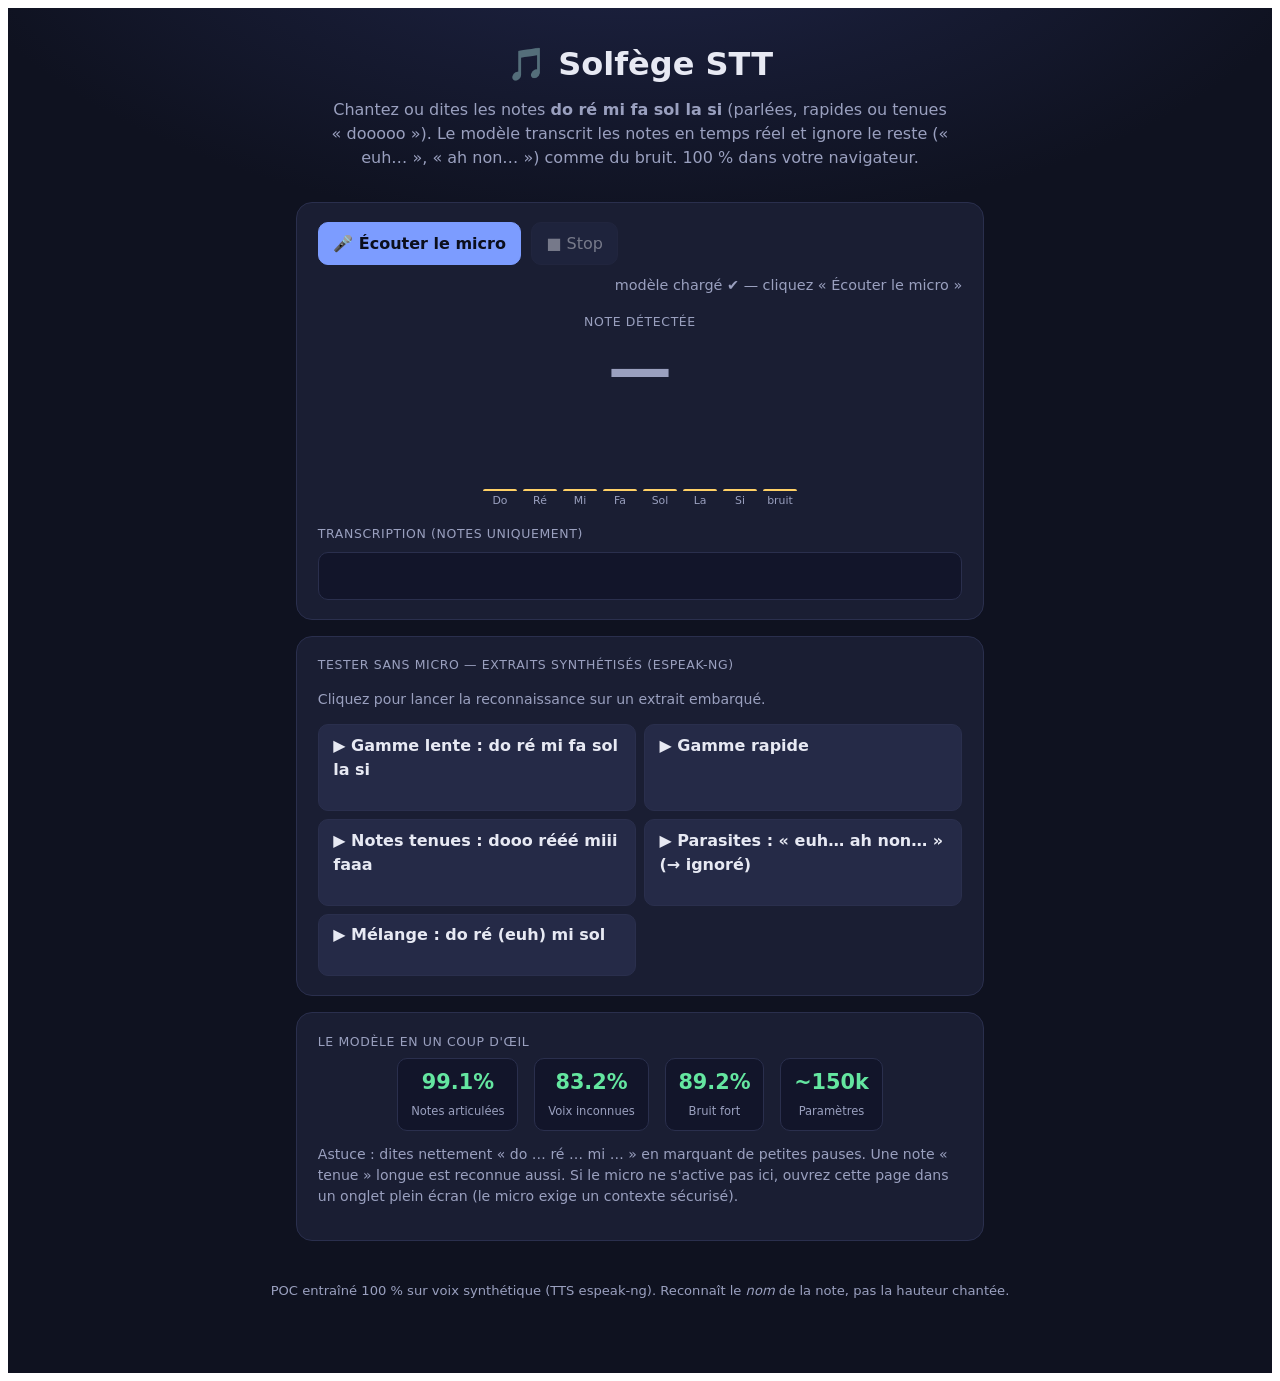
==== commit 65599fbf: "Page autonome testable sans micro : extraits wav embarqués + décodage OfflineAudioContext Vérifié en" ====
--- a/web/standalone.html
+++ b/web/standalone.html
@@ -33,6 +33,9 @@
   .sf-metric{background:#12152a;border:1px solid var(--border);border-radius:10px;padding:.5rem .8rem;text-align:center;}
   .sf-metric b{display:block;font-size:1.3rem;color:var(--note);}
   .sf-metric span{font-size:.72rem;color:var(--muted);}
+  .sf-samples{display:grid;grid-template-columns:repeat(auto-fill,minmax(210px,1fr));gap:.5rem;margin-top:.5rem;}
+  .sf-sample{display:flex;flex-direction:column;align-items:flex-start;gap:.2rem;text-align:left;}
+  .sf-sample .name{font-weight:600;} .sf-sample .res{color:var(--note);font-size:.9rem;min-height:1.1em;}
 </style>
 
 <div class="sf-wrap">
@@ -58,6 +61,11 @@
       <div id="sfTranscript" class="sf-transcript"></div>
     </div>
     <div class="sf-card">
+      <div class="sf-label" style="margin-top:0">Tester sans micro — extraits synthétisés (espeak-ng)</div>
+      <p class="sf-hint">Cliquez pour lancer la reconnaissance sur un extrait embarqué.</p>
+      <div id="sfSamples" class="sf-samples"></div>
+    </div>
+    <div class="sf-card">
       <div class="sf-label" style="margin-top:0">Le modèle en un coup d'œil</div>
       <div class="sf-metrics" id="sfMetrics"></div>
       <p class="sf-hint" style="margin-top:.8rem">Astuce : dites nettement « do … ré … mi … » en marquant
@@ -327,6 +335,7 @@
 "use strict";
 const META = {"labels": ["do", "re", "mi", "fa", "sol", "la", "si", "_noise_"], "note_labels": ["do", "re", "mi", "fa", "sol", "la", "si"], "noise_label": "_noise_", "display": {"do": "Do", "re": "Ré", "mi": "Mi", "fa": "Fa", "sol": "Sol", "la": "La", "si": "Si", "_noise_": "—"}, "features": {"sample_rate": 16000, "window_samples": 16000, "preemphasis": 0.97, "stft": {"n_fft": 512, "win_length": 400, "hop_length": 160}, "mel": {"n_mels": 40, "fmin": 40.0, "fmax": 8000.0}, "n_frames": 98}};
 const METRICS = {"clean_accuracy": 0.9911538461538462, "heldout_voices_accuracy": 0.8321759259259259, "hard_accuracy": 0.8915384615384615};
+const SAMPLES = [{"label": "Gamme lente : do ré mi fa sol la si", "data": "[data-uri]